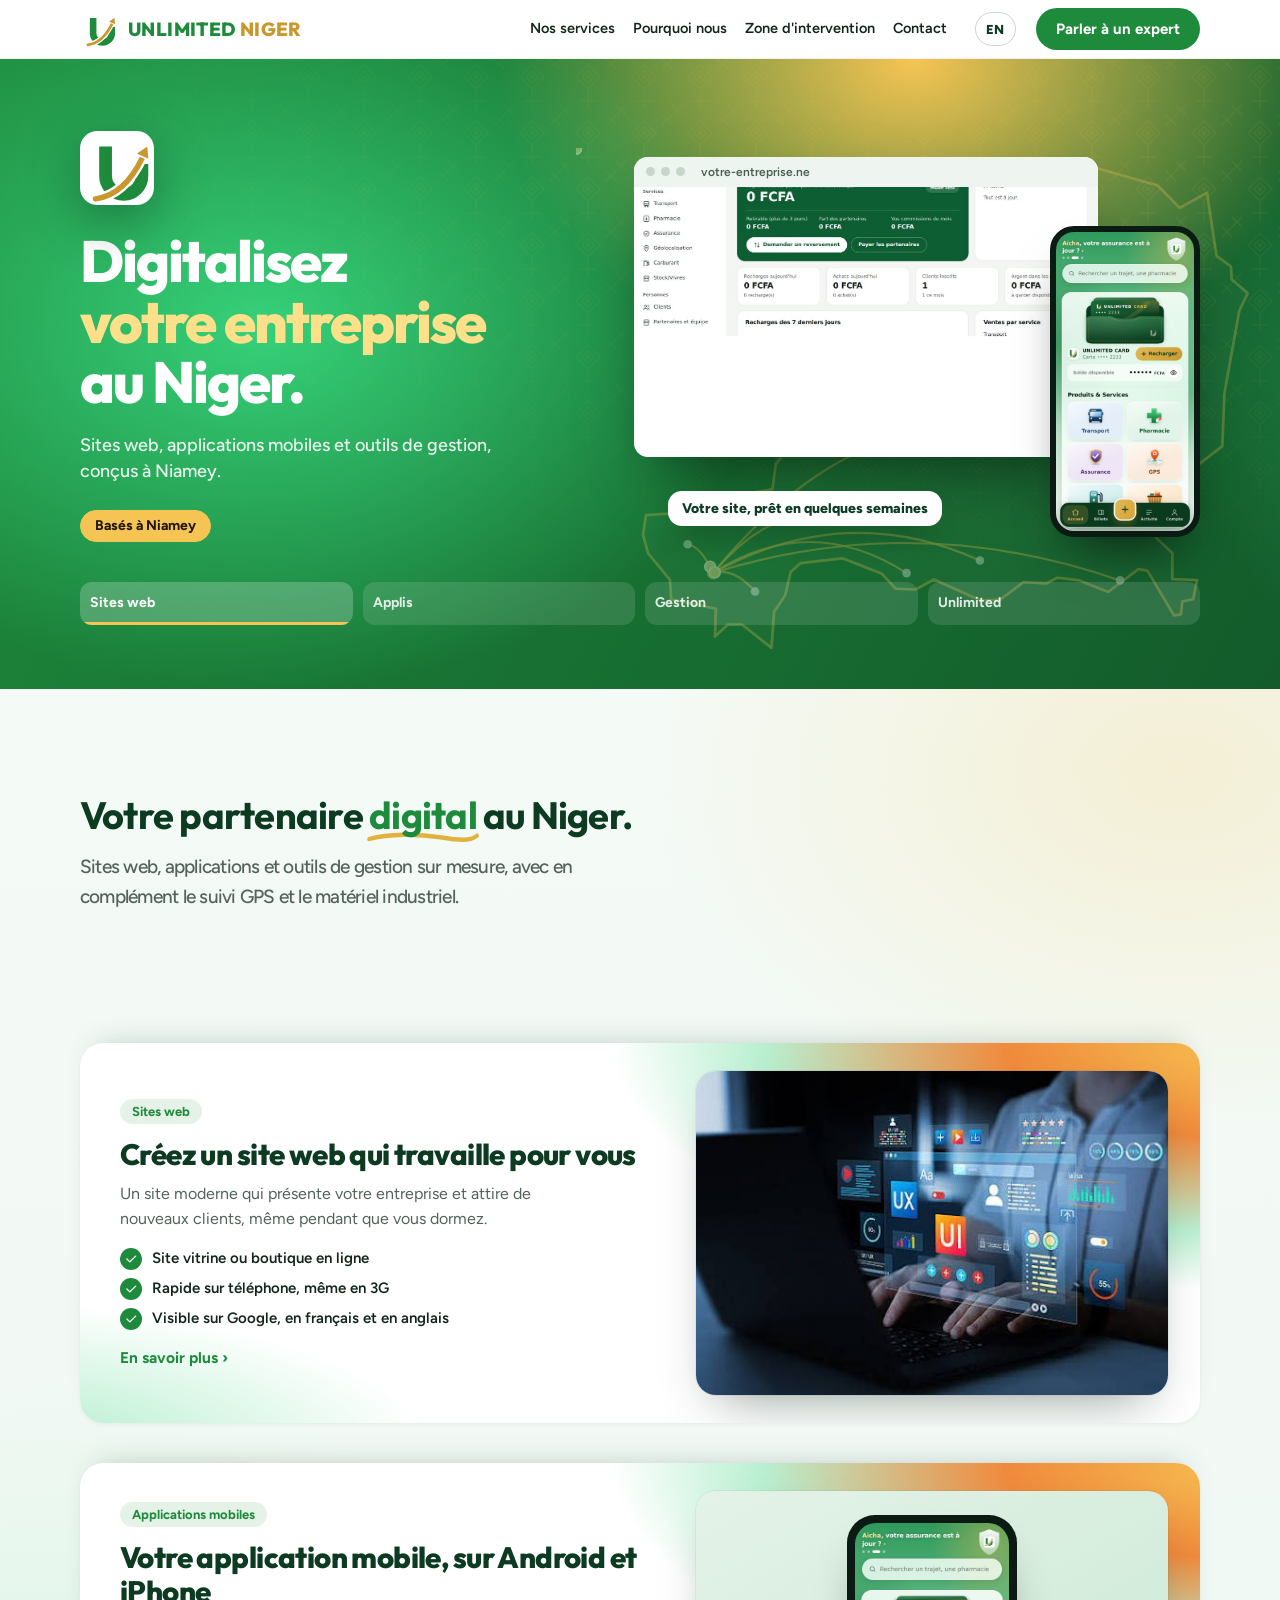
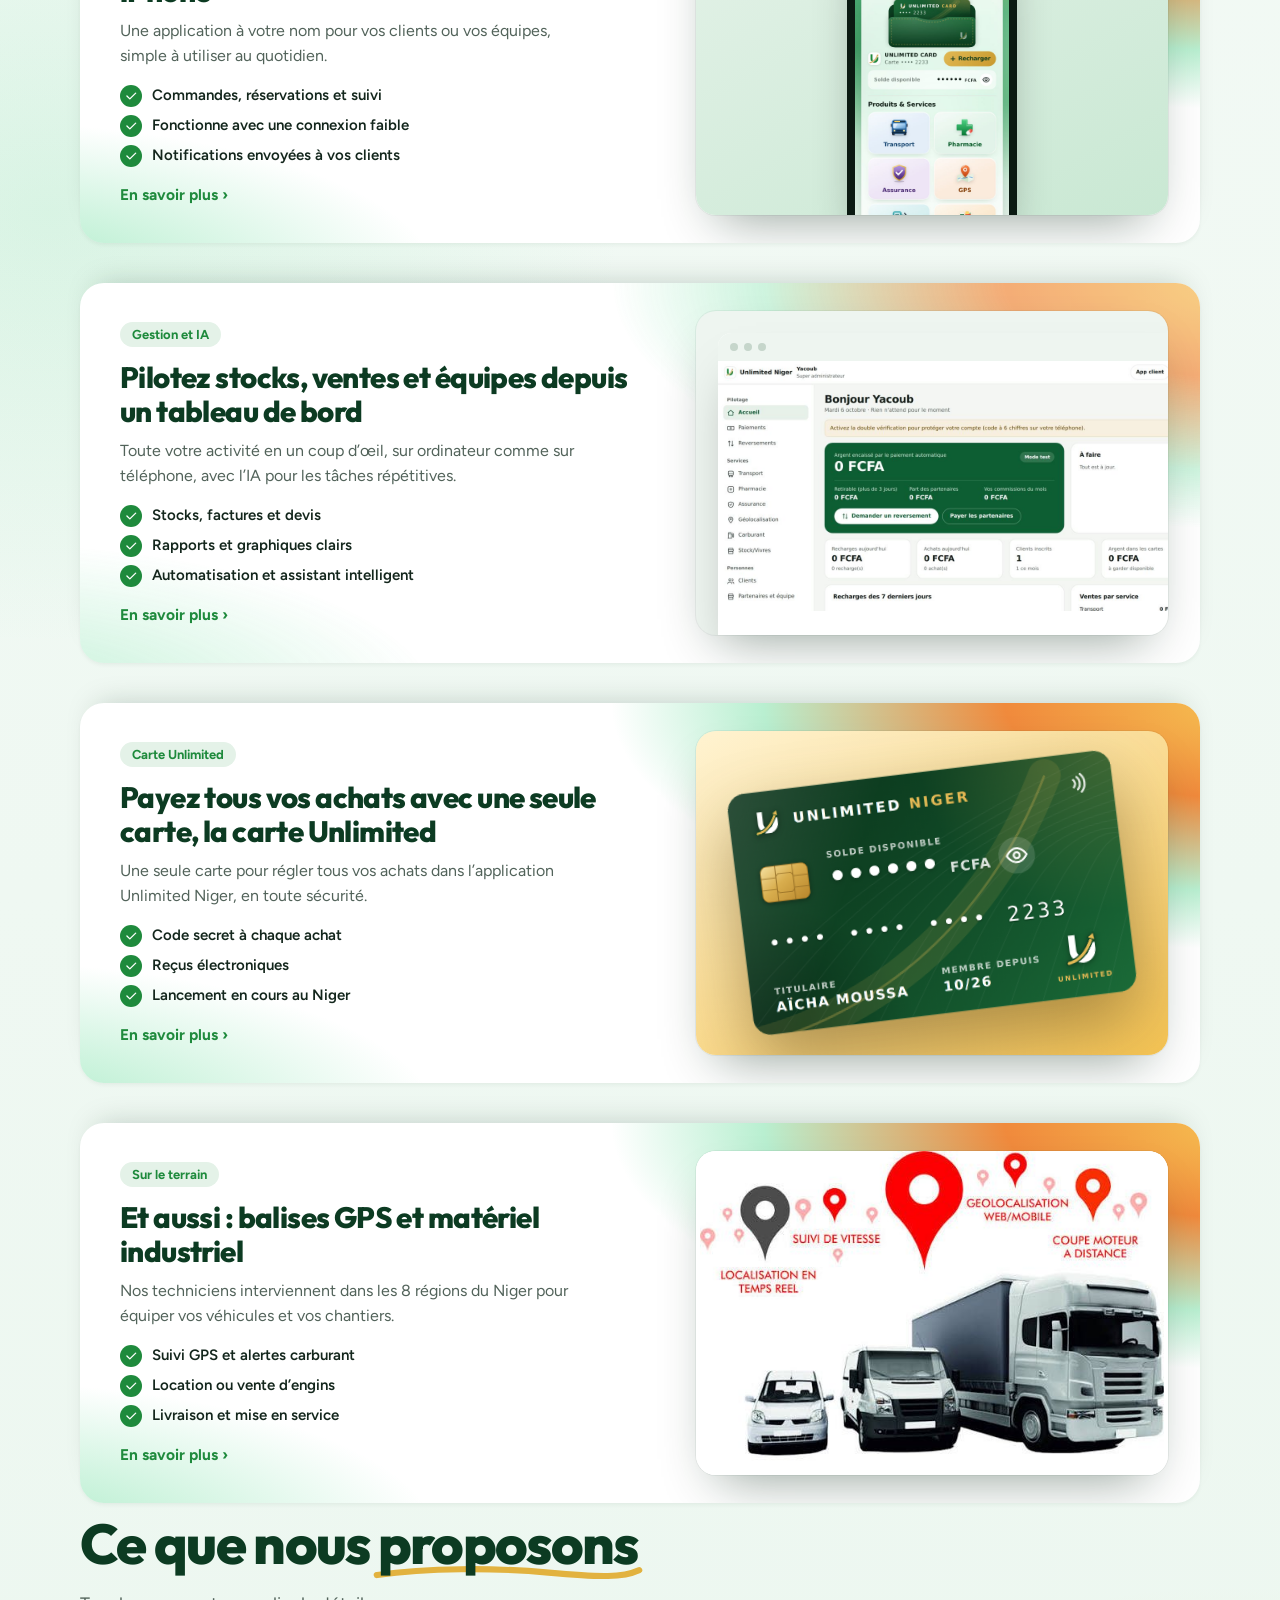
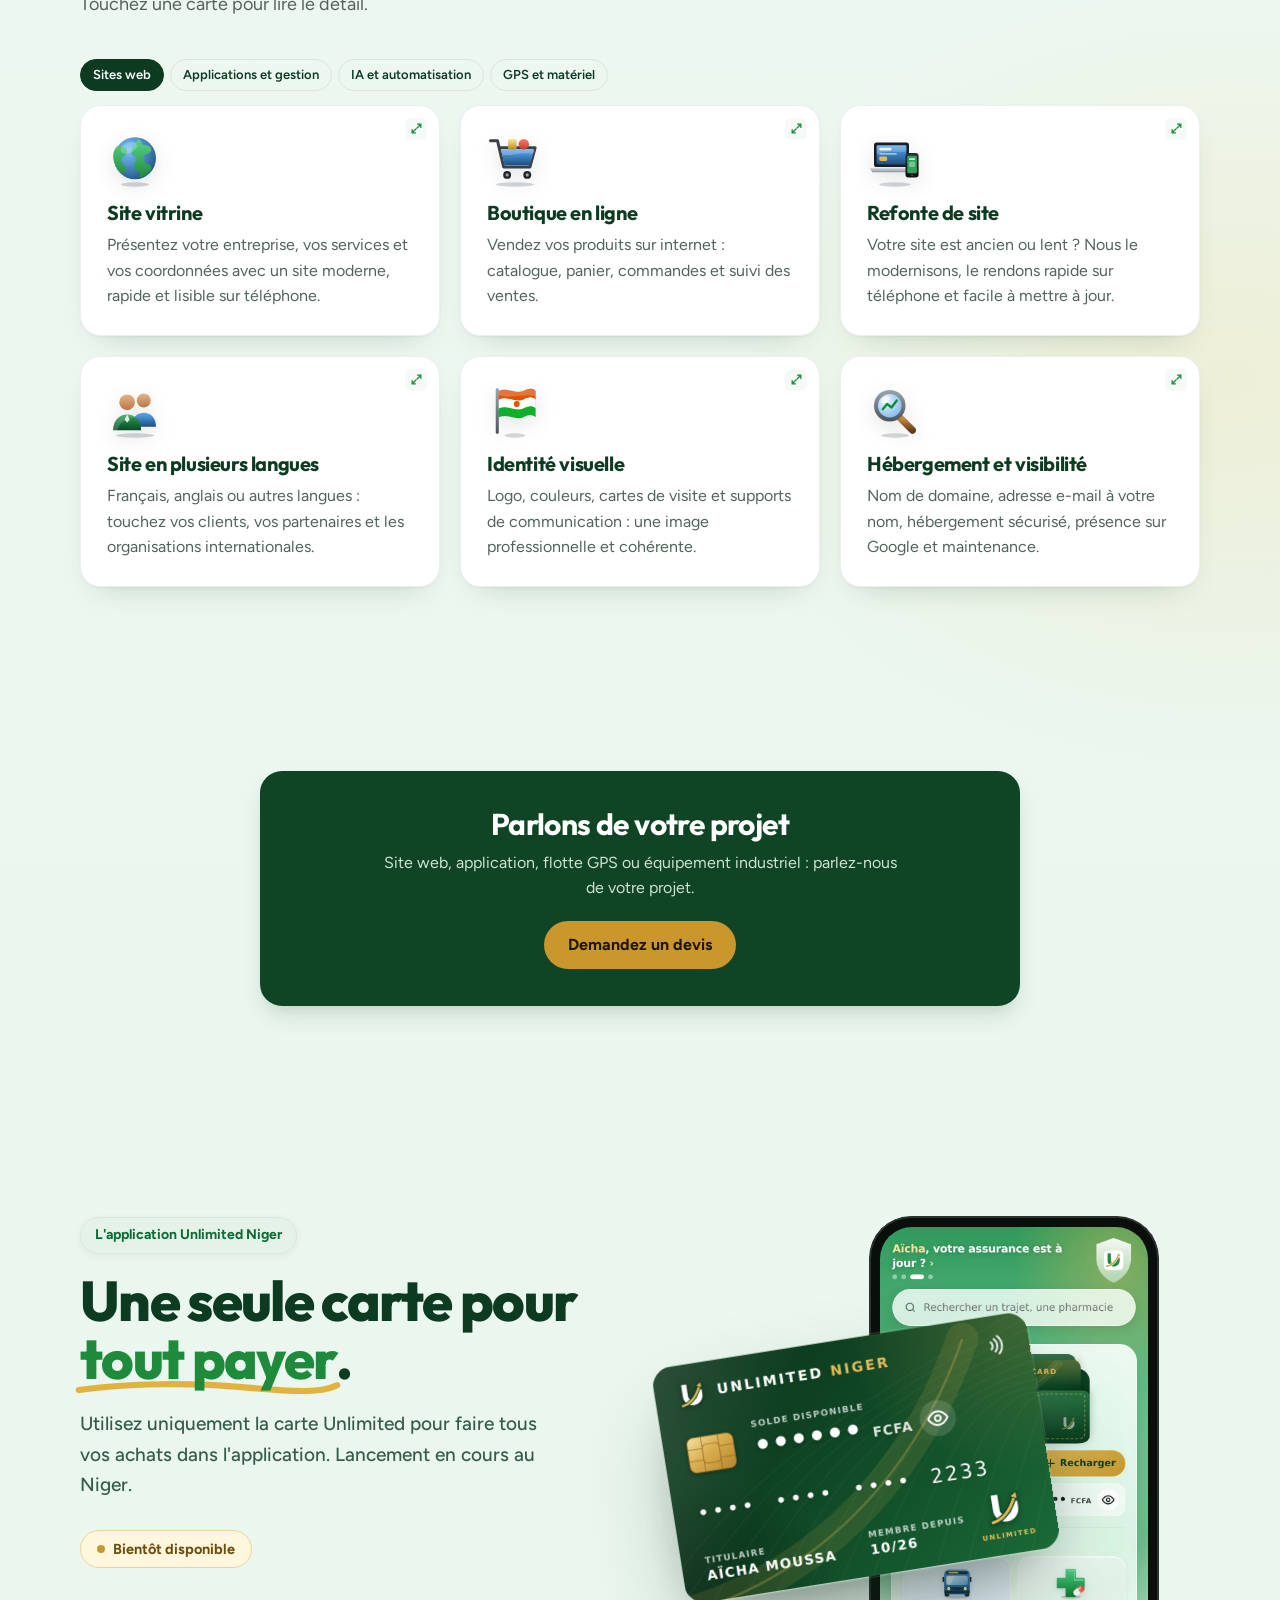
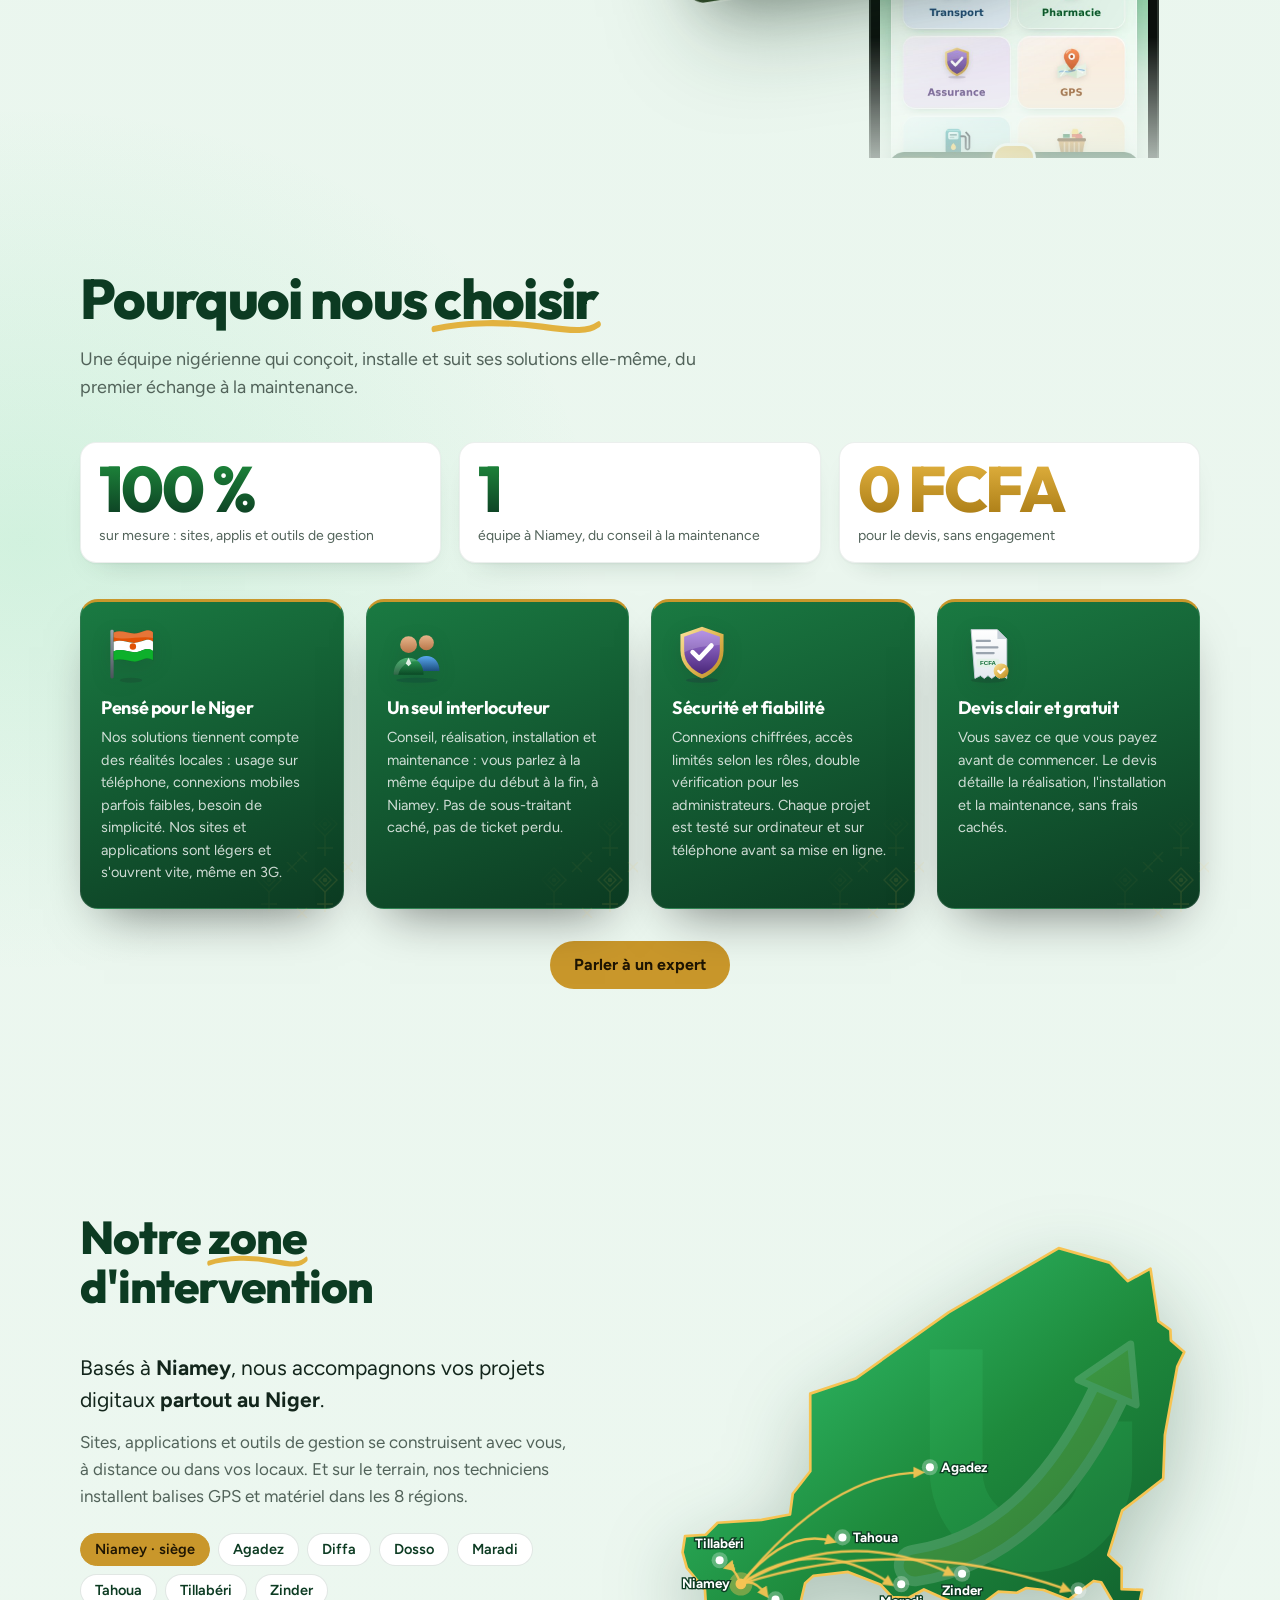
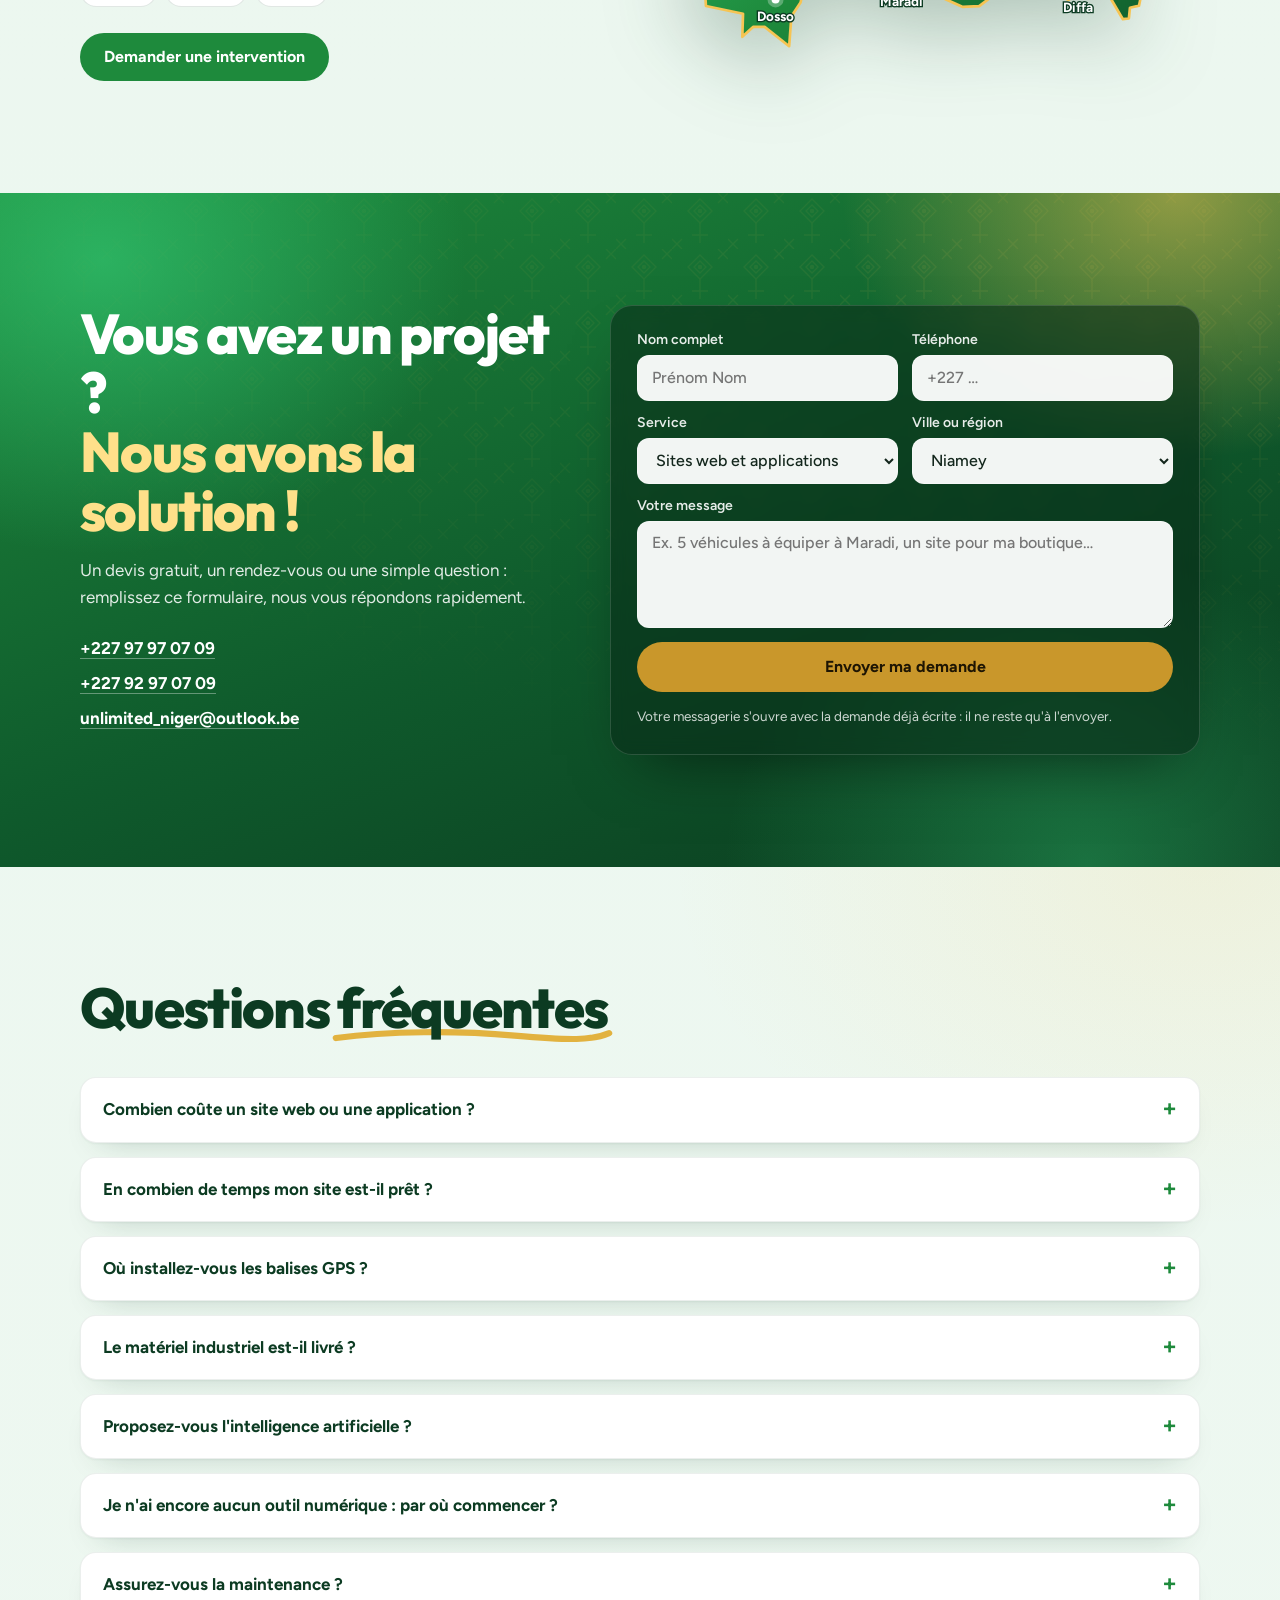
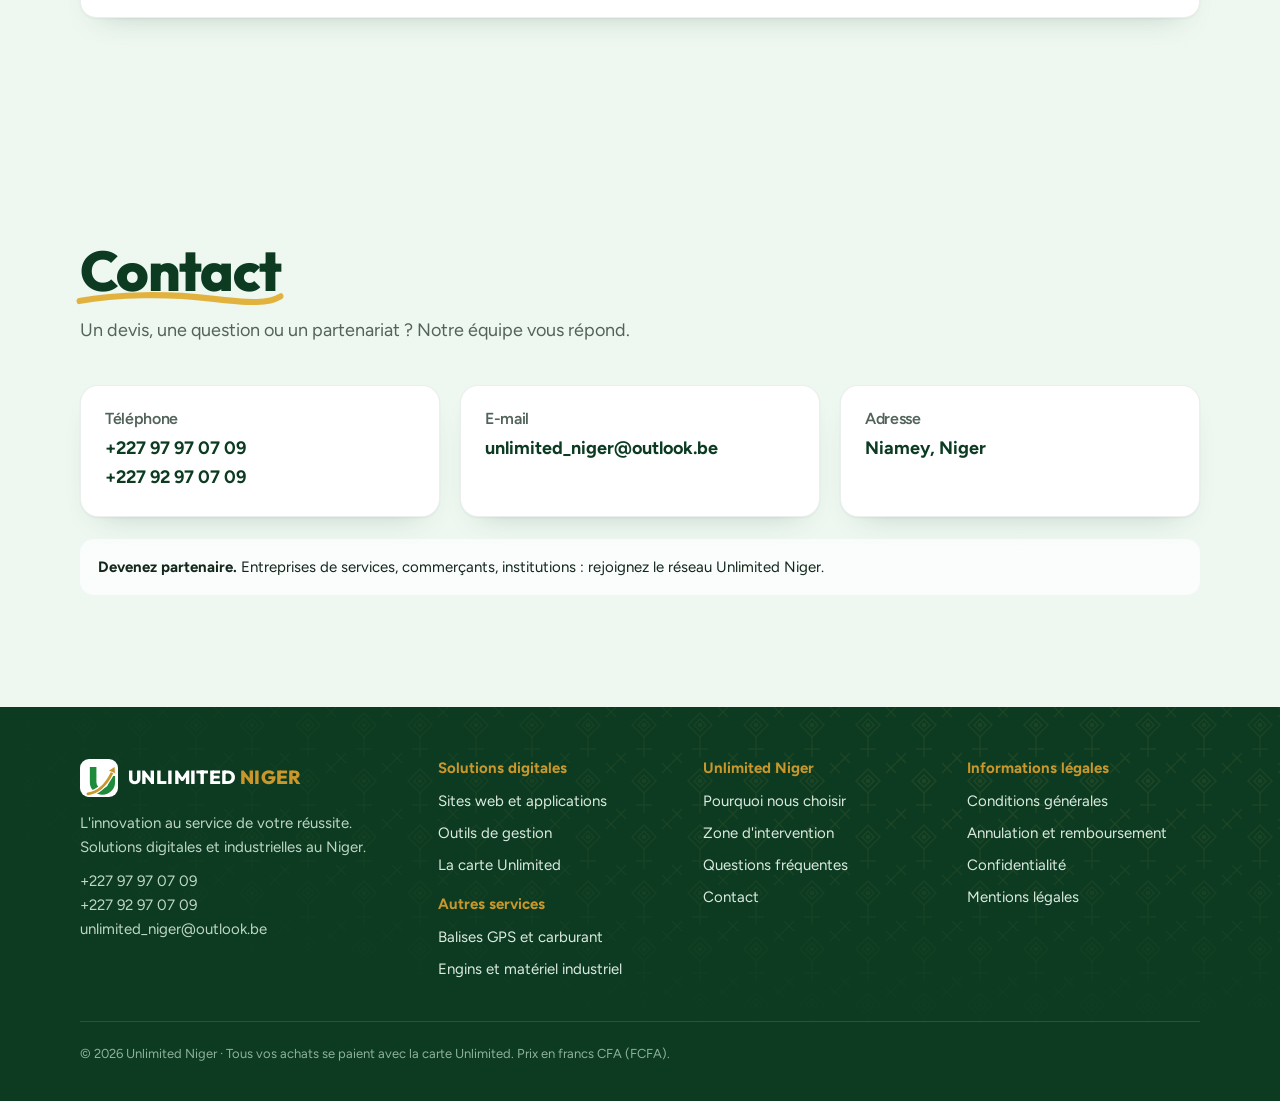
==== index.html @ 7fcc946c "Add files via upload" ====
<!doctype html>
<html lang="fr">
<head>
<meta charset="utf-8">
<meta name="viewport" content="width=device-width, initial-scale=1">
<title>Unlimited Niger, agence digitale à Niamey</title>
<meta name="description" content="Unlimited Niger, agence digitale à Niamey : sites web, applications mobiles et outils de gestion sur mesure, et en complément balises GPS et matériel industriel partout au Niger.">
<meta property="og:title" content="Unlimited Niger, agence digitale à Niamey"><meta property="og:description" content="Unlimited Niger, agence digitale à Niamey : sites web, applications mobiles et outils de gestion sur mesure, et en complément balises GPS et matériel industriel partout au Niger."><meta property="og:image" content="https://unlimitedniger.com/carte.png">
<link rel="icon" href="UnlimitedNiger-icone.png">
<link rel="canonical" href="https://unlimitedniger.com/">
<meta property="og:url" content="https://unlimitedniger.com/">
<link rel="preconnect" href="https://fonts.googleapis.com"><link rel="preconnect" href="https://fonts.gstatic.com" crossorigin>
<link href="https://fonts.googleapis.com/css2?family=Outfit:wght@500;600;700;800&family=Figtree:wght@400;500;600;700&display=swap" rel="stylesheet">
<link rel="stylesheet" href="style.css?v=d64152b4">
<script>document.documentElement.classList.add('js')</script>
</head>
<body>
<header class="top"><div class="wrap">
  <a class="brand" href="index.html" aria-label="Unlimited Niger, accueil"><svg viewBox="0 0 110 110" aria-hidden="true"><rect width="110" height="110" rx="26" fill="#fff"/><g transform="translate(5 5)">
<path d="M33 18 V62 A27 27 0 0 0 87 62 V44" fill="none" stroke="#1E8A3C" stroke-width="19"/>
<path d="M18 96 C46 92 70 72 88 34" fill="none" stroke="#fff" stroke-width="15" stroke-linecap="round"/>
<path d="M18 96 C46 92 70 72 88 34" fill="none" stroke="#C9972B" stroke-width="8" stroke-linecap="round"/>
<path d="M96 16 L77 29 L98 38 Z" fill="#C9972B" stroke="#fff" stroke-width="2.5" stroke-linejoin="round"/></g></svg><b>UNLIMITED <span>NIGER</span></b></a>
  <nav aria-label="Sections"><a href="#services">Nos services</a><a href="#pourquoi">Pourquoi nous</a><a href="#zone">Zone d'intervention</a><a href="#contact">Contact</a></nav>
  <a class="lang" href="index-en.html" hreflang="en" lang="en" aria-label="English version">EN</a>
  <a class="btn btn-green hd-cta" href="#contact" data-expert>Parler à un expert</a>
  <a class="hd-mini" href="#contact" data-expert>Devis</a>
  <button type="button" class="burger" id="burger" aria-label="Ouvrir le menu" aria-expanded="false" aria-controls="mnav"><span></span><span></span><span></span></button>
</div>
<nav class="mnav" id="mnav" aria-label="Menu" hidden><div class="wrap mn-in">
  <div class="mn-brand"><svg viewBox="0 0 110 110" aria-hidden="true"><rect width="110" height="110" rx="26" fill="#fff"/><g transform="translate(5 5)">
<path d="M33 18 V62 A27 27 0 0 0 87 62 V44" fill="none" stroke="#1E8A3C" stroke-width="19"/>
<path d="M18 96 C46 92 70 72 88 34" fill="none" stroke="#fff" stroke-width="15" stroke-linecap="round"/>
<path d="M18 96 C46 92 70 72 88 34" fill="none" stroke="#C9972B" stroke-width="8" stroke-linecap="round"/>
<path d="M96 16 L77 29 L98 38 Z" fill="#C9972B" stroke="#fff" stroke-width="2.5" stroke-linejoin="round"/></g></svg><b>UNLIMITED <span>NIGER</span></b><small>Votre partenaire digital au Niger</small></div>
  <div class="mn-links"><a href="index.html">Accueil</a><a href="sites-web.html">Sites web et applications</a><a href="#offres">Outils de gestion</a><a href="#zone">Zone d'intervention</a><a href="#contact">Contact</a></div>
  <div class="mn-more"><span>Autres services</span><a href="gps.html">Balises GPS et carburant</a><a href="materiel-industriel.html">Engins et matériel industriel</a></div>
  <div class="mn-ct"><a href="tel:+22797970709">+227 97 97 07 09</a><a href="tel:+22792970709">+227 92 97 07 09</a><a href="mailto:unlimited_niger@outlook.be">unlimited_niger@outlook.be</a></div>
  <a class="lang mn-lang" href="index-en.html" hreflang="en" lang="en">English version</a>
  <a class="btn btn-gold mn-go" href="#projet">Demandez un devis gratuit</a>
</div></nav></header>
<main>

<section class="hx hx3" aria-label="Unlimited Niger, solutions digitales">
  <div class="hx-bg" aria-hidden="true"></div>
  <svg class="hx-map" viewBox="0 0 640 480" aria-hidden="true" focusable="false"><path d="M128.7 451.8 L129.5 426.1 L88.1 417.5 L87.0 399.3 L66.8 374.8 L62.0 357.6 L64.8 339.4 L87.8 337.9 L101.1 324.5 L150.1 321.3 L181.9 315.3 L185.0 292.2 L204.6 267.0 L204.5 180.4 L255.1 163.6 L359.0 89.7 L481.9 18.0 L538.7 34.2 L558.9 54.9 L584.3 40.9 L593.1 99.4 L606.5 109.2 L607.1 121.1 L622.0 134.0 L614.2 150.2 L600.4 226.6 L598.5 275.5 L552.7 311.0 L537.2 360.5 L552.2 374.5 L552.1 398.7 L575.1 399.5 L571.5 417.2 L561.4 419.4 L560.2 431.4 L553.5 432.2 L529.3 391.0 L520.8 389.5 L492.8 410.6 L465.0 399.6 L445.7 397.4 L435.3 402.7 L414.3 401.5 L393.1 417.6 L374.8 418.5 L331.4 399.0 L314.4 408.3 L296.1 407.6 L282.7 393.4 L246.7 379.4 L208.1 383.8 L198.8 392.0 L193.7 413.6 L183.5 428.8 L181.0 462.4 L153.6 440.7 L140.7 440.8 L128.7 451.8Z" class="hm-land"/><path id="hm1" class="hm-arc" d="M127.1 392.8 Q115.2 368.2 103.4 366.4" pathLength="1" style="--d:0.22s"/><path id="hm2" class="hm-arc" d="M127.1 392.8 Q146.4 387.9 165.8 410.1" pathLength="1" style="--d:0.44s"/><path id="hm3" class="hm-arc" d="M127.1 392.8 Q183.8 326.9 240.5 340.9" pathLength="1" style="--d:0.66s"/><path id="hm4" class="hm-arc" d="M127.1 392.8 Q216.6 335.7 306.1 393.1" pathLength="1" style="--d:0.88s"/><path id="hm5" class="hm-arc" d="M127.1 392.8 Q250.6 325.1 374.0 381.5" pathLength="1" style="--d:1.10s"/><path id="hm6" class="hm-arc" d="M127.1 392.8 Q315.4 334.4 503.8 399.9" pathLength="1" style="--d:1.32s"/><path id="hm7" class="hm-arc" d="M127.1 392.8 Q232.6 265.7 338.1 262.6" pathLength="1" style="--d:1.54s"/><circle cx="127.1" cy="392.8" r="6" class="hm-cap"/><circle cx="103.4" cy="366.4" r="4" class="hm-dot"/><circle cx="165.8" cy="410.1" r="4" class="hm-dot"/><circle cx="240.5" cy="340.9" r="4" class="hm-dot"/><circle cx="306.1" cy="393.1" r="4" class="hm-dot"/><circle cx="374.0" cy="381.5" r="4" class="hm-dot"/><circle cx="503.8" cy="399.9" r="4" class="hm-dot"/><circle cx="338.1" cy="262.6" r="4" class="hm-dot"/><circle r="5" class="hm-car"><animateMotion dur="3.0s" begin="1.90s" repeatCount="indefinite"><mpath href="#hm1"/></animateMotion></circle><circle r="5" class="hm-car"><animateMotion dur="3.1s" begin="2.30s" repeatCount="indefinite"><mpath href="#hm2"/></animateMotion></circle><circle r="5" class="hm-car"><animateMotion dur="3.6s" begin="2.70s" repeatCount="indefinite"><mpath href="#hm3"/></animateMotion></circle><circle r="5" class="hm-car"><animateMotion dur="4.0s" begin="3.10s" repeatCount="indefinite"><mpath href="#hm4"/></animateMotion></circle><circle r="5" class="hm-car"><animateMotion dur="4.4s" begin="3.50s" repeatCount="indefinite"><mpath href="#hm5"/></animateMotion></circle><circle r="5" class="hm-car"><animateMotion dur="5.3s" begin="3.90s" repeatCount="indefinite"><mpath href="#hm6"/></animateMotion></circle><circle r="5" class="hm-car"><animateMotion dur="4.5s" begin="4.30s" repeatCount="indefinite"><mpath href="#hm7"/></animateMotion></circle></svg>
  <div class="wrap hx-in">
    <div class="hx-txt">
      <div class="hx-mark" aria-hidden="true"><svg viewBox="0 0 110 110" aria-hidden="true"><rect width="110" height="110" rx="26" fill="#fff"/><g transform="translate(5 5)">
<path d="M33 18 V62 A27 27 0 0 0 87 62 V44" fill="none" stroke="#1E8A3C" stroke-width="19"/>
<path d="M18 96 C46 92 70 72 88 34" fill="none" stroke="#fff" stroke-width="15" stroke-linecap="round"/>
<path d="M18 96 C46 92 70 72 88 34" fill="none" stroke="#C9972B" stroke-width="8" stroke-linecap="round"/>
<path d="M96 16 L77 29 L98 38 Z" fill="#C9972B" stroke="#fff" stroke-width="2.5" stroke-linejoin="round"/></g></svg></div>
      <h1>Digitalisez<br><span class="hx-rot" data-still="votre entreprise"><i class="on">votre entreprise</i><i>votre clientèle</i><i>votre gestion</i><i>vos paiements</i></span><br>au Niger.</h1>
      <p class="hx-sub">Sites web, applications mobiles et outils de gestion, conçus à Niamey.</p>
      <div class="hx-pills"><span>Basés à Niamey</span></div>
    </div>
    <div class="hx-stage" aria-hidden="true">
      <div class="sc sc-web on"><div class="br"><div class="br-bar"><i></i><i></i><i></i><em>votre-entreprise.ne</em></div><div class="br-view"><img decoding="async" src="tableau-bord.jpg" alt=""></div></div><div class="hx-ph"><img decoding="async" src="ecran-accueil.jpg" alt=""></div><span class="hx-chip c1">Votre site, prêt en quelques semaines</span></div>
      <div class="sc sc-mob"><div class="hx-ph m1"><img decoding="async" src="ecran-accueil.jpg" alt=""></div><div class="hx-ph m2"><img decoding="async" src="ecran-carburant.jpg" alt=""></div><span class="hx-chip c5">Android et iPhone</span><span class="hx-chip c6">Fonctionne même en 3G</span></div>
      <div class="sc sc-dash"><div class="br br-wide"><div class="br-bar"><i></i><i></i><i></i><em>Tableau de bord</em></div><div class="br-view"><img decoding="async" src="tableau-bord.jpg" alt=""></div></div><div class="kpi"><b>Ventes de la semaine</b><div class="bars"><i style="--h:40%"></i><i style="--h:55%"></i><i style="--h:48%"></i><i style="--h:70%"></i><i style="--h:62%"></i><i style="--h:85%"></i><i style="--h:95%"></i></div></div><span class="hx-chip c7">Stocks, commandes, équipes</span></div>
      <div class="sc sc-app"><div class="hx-ph ph-app"><img decoding="async" src="ecran-accueil.jpg" alt=""></div><img decoding="async" class="cardx" src="carte.png" alt=""><span class="hx-chip c4">Une seule carte pour tout payer</span></div>
    </div>
    <div class="hx-tabs" role="tablist" aria-label="Nos solutions digitales"><button type="button" class="on"><i></i>Sites web</button><button type="button"><i></i>Applis</button><button type="button"><i></i>Gestion</button><button type="button"><i></i>Unlimited</button></div>
  </div>
</section>
<div class="suite">
<section class="bento-sec" id="services"><div class="wrap">
  <h2 class="bento-h">Votre partenaire <span class="mk">digital</span> au Niger. <span>Sites web, applications et outils de gestion sur mesure, avec en complément le suivi GPS et le matériel industriel.</span></h2>
  <div class="bento bento-uni"><a class="bt uc g-web" href="sites-web.html"><span class="uc-txt"><span class="uc-tag">Sites web</span><b class="uc-t">Créez un site web qui travaille pour vous</b><span class="uc-d">Un site moderne qui présente votre entreprise et attire de nouveaux clients, même pendant que vous dormez.</span><span class="uc-l"><span><svg viewBox="0 0 24 24" width="16" height="16" fill="none" stroke="currentColor" stroke-width="2.2" stroke-linecap="round" stroke-linejoin="round" aria-hidden="true"><path d="M5 12l5 5L20 7"/></svg>Site vitrine ou boutique en ligne</span><span><svg viewBox="0 0 24 24" width="16" height="16" fill="none" stroke="currentColor" stroke-width="2.2" stroke-linecap="round" stroke-linejoin="round" aria-hidden="true"><path d="M5 12l5 5L20 7"/></svg>Rapide sur téléphone, même en 3G</span><span><svg viewBox="0 0 24 24" width="16" height="16" fill="none" stroke="currentColor" stroke-width="2.2" stroke-linecap="round" stroke-linejoin="round" aria-hidden="true"><path d="M5 12l5 5L20 7"/></svg>Visible sur Google, en français et en anglais</span></span><span class="uc-go">En savoir plus <span aria-hidden="true">›</span></span></span><span class="uc-v" aria-hidden="true"><span class="uc-frame"><img decoding="async" class="uc-img" src="web-ux.jpg" alt=""></span></span></a><a class="bt uc g-mob" href="sites-web.html"><span class="uc-txt"><span class="uc-tag">Applications mobiles</span><b class="uc-t">Votre application mobile, sur Android et iPhone</b><span class="uc-d">Une application à votre nom pour vos clients ou vos équipes, simple à utiliser au quotidien.</span><span class="uc-l"><span><svg viewBox="0 0 24 24" width="16" height="16" fill="none" stroke="currentColor" stroke-width="2.2" stroke-linecap="round" stroke-linejoin="round" aria-hidden="true"><path d="M5 12l5 5L20 7"/></svg>Commandes, réservations et suivi</span><span><svg viewBox="0 0 24 24" width="16" height="16" fill="none" stroke="currentColor" stroke-width="2.2" stroke-linecap="round" stroke-linejoin="round" aria-hidden="true"><path d="M5 12l5 5L20 7"/></svg>Fonctionne avec une connexion faible</span><span><svg viewBox="0 0 24 24" width="16" height="16" fill="none" stroke="currentColor" stroke-width="2.2" stroke-linecap="round" stroke-linejoin="round" aria-hidden="true"><path d="M5 12l5 5L20 7"/></svg>Notifications envoyées à vos clients</span></span><span class="uc-go">En savoir plus <span aria-hidden="true">›</span></span></span><span class="uc-v" aria-hidden="true"><span class="uc-frame f-mob"><span class="uc-phone"><img decoding="async" src="ecran-accueil.jpg" alt=""></span></span></span></a><a class="bt uc g-dash" href="sites-web.html"><span class="uc-txt"><span class="uc-tag">Gestion et IA</span><b class="uc-t">Pilotez stocks, ventes et équipes depuis un tableau de bord</b><span class="uc-d">Toute votre activité en un coup d’œil, sur ordinateur comme sur téléphone, avec l’IA pour les tâches répétitives.</span><span class="uc-l"><span><svg viewBox="0 0 24 24" width="16" height="16" fill="none" stroke="currentColor" stroke-width="2.2" stroke-linecap="round" stroke-linejoin="round" aria-hidden="true"><path d="M5 12l5 5L20 7"/></svg>Stocks, factures et devis</span><span><svg viewBox="0 0 24 24" width="16" height="16" fill="none" stroke="currentColor" stroke-width="2.2" stroke-linecap="round" stroke-linejoin="round" aria-hidden="true"><path d="M5 12l5 5L20 7"/></svg>Rapports et graphiques clairs</span><span><svg viewBox="0 0 24 24" width="16" height="16" fill="none" stroke="currentColor" stroke-width="2.2" stroke-linecap="round" stroke-linejoin="round" aria-hidden="true"><path d="M5 12l5 5L20 7"/></svg>Automatisation et assistant intelligent</span></span><span class="uc-go">En savoir plus <span aria-hidden="true">›</span></span></span><span class="uc-v" aria-hidden="true"><span class="uc-frame f-dash"><span class="uc-browser"><span class="uc-bar"><i></i><i></i><i></i></span><img decoding="async" src="tableau-bord.jpg" alt=""></span></span></span></a><a class="bt uc g-app" href="#application"><span class="uc-txt"><span class="uc-tag">Carte Unlimited</span><b class="uc-t">Payez tous vos achats avec une seule carte, la carte Unlimited</b><span class="uc-d">Une seule carte pour régler tous vos achats dans l’application Unlimited Niger, en toute sécurité.</span><span class="uc-l"><span><svg viewBox="0 0 24 24" width="16" height="16" fill="none" stroke="currentColor" stroke-width="2.2" stroke-linecap="round" stroke-linejoin="round" aria-hidden="true"><path d="M5 12l5 5L20 7"/></svg>Code secret à chaque achat</span><span><svg viewBox="0 0 24 24" width="16" height="16" fill="none" stroke="currentColor" stroke-width="2.2" stroke-linecap="round" stroke-linejoin="round" aria-hidden="true"><path d="M5 12l5 5L20 7"/></svg>Reçus électroniques</span><span><svg viewBox="0 0 24 24" width="16" height="16" fill="none" stroke="currentColor" stroke-width="2.2" stroke-linecap="round" stroke-linejoin="round" aria-hidden="true"><path d="M5 12l5 5L20 7"/></svg>Lancement en cours au Niger</span></span><span class="uc-go">En savoir plus <span aria-hidden="true">›</span></span></span><span class="uc-v" aria-hidden="true"><span class="uc-frame f-card"><img decoding="async" class="uc-card" src="carte.png" alt=""></span></span></a><a class="bt uc g-also" href="gps.html"><span class="uc-txt"><span class="uc-tag">Sur le terrain</span><b class="uc-t">Et aussi : balises GPS et matériel industriel</b><span class="uc-d">Nos techniciens interviennent dans les 8 régions du Niger pour équiper vos véhicules et vos chantiers.</span><span class="uc-l"><span><svg viewBox="0 0 24 24" width="16" height="16" fill="none" stroke="currentColor" stroke-width="2.2" stroke-linecap="round" stroke-linejoin="round" aria-hidden="true"><path d="M5 12l5 5L20 7"/></svg>Suivi GPS et alertes carburant</span><span><svg viewBox="0 0 24 24" width="16" height="16" fill="none" stroke="currentColor" stroke-width="2.2" stroke-linecap="round" stroke-linejoin="round" aria-hidden="true"><path d="M5 12l5 5L20 7"/></svg>Location ou vente d’engins</span><span><svg viewBox="0 0 24 24" width="16" height="16" fill="none" stroke="currentColor" stroke-width="2.2" stroke-linecap="round" stroke-linejoin="round" aria-hidden="true"><path d="M5 12l5 5L20 7"/></svg>Livraison et mise en service</span></span><span class="uc-go">En savoir plus <span aria-hidden="true">›</span></span></span><span class="uc-v" aria-hidden="true"><span class="uc-frame"><img decoding="async" class="uc-img uc-fit" src="gps-vehicules.jpg" alt=""></span></span></a></div>
</div></section>
<section class="block" id="offres"><div class="wrap">
  <div class="intro"><h2>Ce que nous <span class="mk">proposons</span></h2><p>Touchez une carte pour lire le détail.</p></div>
  <div class="of-tabs" role="tablist" aria-label="Choisir un service"><button type="button" role="tab" aria-selected="true" data-of="0" class="of-t s-web">Sites web</button><button type="button" role="tab" aria-selected="false" data-of="1" class="of-t s-web">Applications et gestion</button><button type="button" role="tab" aria-selected="false" data-of="2" class="of-t s-web">IA et automatisation</button><button type="button" role="tab" aria-selected="false" data-of="3" class="of-t s-gps">GPS et matériel</button></div>
  <div class="offers zoomable of-p" data-op="0" data-more="sites-web.html"><button type="button" class="offer" aria-haspopup="dialog"><span class="ic ri-ic"><svg viewBox="0 0 64 64" class="ri" aria-hidden="true"><defs><radialGradient id="glS_35" cx=".35" cy=".3" r=".8"><stop offset="0" stop-color="#7CC4FF"/><stop offset="1" stop-color="#1D4F80"/></radialGradient><linearGradient id="glL_35" x1="0" y1="0" x2="0" y2="1"><stop offset="0" stop-color="#5BD48A"/><stop offset="1" stop-color="#1E8A3C"/></linearGradient></defs><ellipse cx="32" cy="60" rx="16" ry="2.6" fill="#10243D" opacity=".18"/><circle cx="32" cy="30" r="24" fill="url(#glS_35)"/><path d="M18 16c5 2 6 6 4 9s-7 3-6 8 6 4 6 9-4 5-6 4c-6-5-9-12-9-19 0-4 2-8 5-11zM36 8c4 3 3 6 6 7s6-1 8 3-2 7-6 8-3 6 0 9 6 1 7 6c-2 6-8 10-14 11 2-4-1-8-4-9s-3-6 0-9-1-6-4-8 0-8 7-18z" fill="url(#glL_35)"/><ellipse cx="25" cy="18" rx="10" ry="6" fill="#fff" opacity=".22" transform="rotate(-25 25 18)"/></svg></span><h3>Site vitrine</h3><p>Présentez votre entreprise, vos services et vos coordonnées avec un site moderne, rapide et lisible sur téléphone.</p></button><button type="button" class="offer" aria-haspopup="dialog"><span class="ic ri-ic"><svg viewBox="0 0 64 64" class="ri" aria-hidden="true"><defs><linearGradient id="ctB_36" x1="0" y1="0" x2="0" y2="1"><stop offset="0" stop-color="#5AA9F0"/><stop offset="1" stop-color="#1D4F80"/></linearGradient><linearGradient id="ctG_36" x1="0" y1="0" x2="0" y2="1"><stop offset="0" stop-color="#FBE3A1"/><stop offset=".5" stop-color="#E2B955"/><stop offset="1" stop-color="#B8871F"/></linearGradient><linearGradient id="ctR_36" x1="0" y1="0" x2="0" y2="1"><stop offset="0" stop-color="#FF7A6B"/><stop offset="1" stop-color="#C63A2B"/></linearGradient></defs><ellipse cx="32" cy="60" rx="22" ry="2.6" fill="#10243D" opacity=".18"/><path d="M4 10h8l7 30h30l6-22H15" fill="none" stroke="#3B4148" stroke-width="3.4" stroke-linecap="round" stroke-linejoin="round"/><path d="M16 20h38l-5 18H20z" fill="url(#ctB_36)"/><path d="M16 20h38l-1.4 5C40 22 26 28 17.4 26z" fill="#fff" opacity=".22"/><rect x="24" y="8" width="10" height="12" rx="2" fill="url(#ctG_36)"/><circle cx="42" cy="14" r="6" fill="url(#ctR_36)"/><circle cx="23" cy="49" r="4.5" fill="#22262B"/><circle cx="46" cy="49" r="4.5" fill="#22262B"/><circle cx="23" cy="49" r="1.8" fill="#9AA4AE"/><circle cx="46" cy="49" r="1.8" fill="#9AA4AE"/></svg></span><h3>Boutique en ligne</h3><p>Vendez vos produits sur internet : catalogue, panier, commandes et suivi des ventes.</p></button><button type="button" class="offer" aria-haspopup="dialog"><span class="ic ri-ic"><svg viewBox="0 0 64 64" class="ri" aria-hidden="true"><defs><linearGradient id="lpS_37" x1="0" y1="0" x2="0" y2="1"><stop offset="0" stop-color="#5AA9F0"/><stop offset="1" stop-color="#1D4F80"/></linearGradient><linearGradient id="lpB_37" x1="0" y1="0" x2="0" y2="1"><stop offset="0" stop-color="#D9DEE4"/><stop offset="1" stop-color="#8E959C"/></linearGradient><linearGradient id="lpP_37" x1="0" y1="0" x2="0" y2="1"><stop offset="0" stop-color="#2B2F36"/><stop offset="1" stop-color="#0D0F12"/></linearGradient></defs><ellipse cx="32" cy="60" rx="18" ry="2.6" fill="#10243D" opacity=".18"/><rect x="8" y="12" width="40" height="28" rx="3" fill="#1A1E24"/><rect x="11" y="15" width="34" height="22" rx="1.5" fill="url(#lpS_37)"/><path d="M11 15h34v7C33 24 22 20 11 26z" fill="#fff" opacity=".2"/><rect x="14" y="18" width="14" height="3" rx="1.5" fill="#fff" opacity=".85"/><rect x="14" y="24" width="20" height="2" rx="1" fill="#fff" opacity=".5"/><rect x="14" y="28" width="9" height="5" rx="1.5" fill="#E2B955"/><path d="M3 41h50l-3 5H6z" fill="url(#lpB_37)"/><rect x="44" y="24" width="15" height="28" rx="3.5" fill="url(#lpP_37)"/><rect x="46" y="27" width="11" height="20" rx="1.5" fill="#2FA45A"/><rect x="48" y="30" width="7" height="2" rx="1" fill="#fff" opacity=".8"/><rect x="48" y="34" width="7" height="6" rx="1.5" fill="#fff" opacity=".35"/><circle cx="51.5" cy="49.5" r="1" fill="#555"/></svg></span><h3>Refonte de site</h3><p>Votre site est ancien ou lent ? Nous le modernisons, le rendons rapide sur téléphone et facile à mettre à jour.</p></button><button type="button" class="offer" aria-haspopup="dialog"><span class="ic ri-ic"><svg viewBox="0 0 64 64" class="ri" aria-hidden="true"><defs><linearGradient id="usA_38" x1="0" y1="0" x2="0" y2="1"><stop offset="0" stop-color="#5AA9F0"/><stop offset="1" stop-color="#1D4F80"/></linearGradient><linearGradient id="usB_38" x1="0" y1="0" x2="0" y2="1"><stop offset="0" stop-color="#2FA45A"/><stop offset="1" stop-color="#0B4A26"/></linearGradient><linearGradient id="usF_38" x1="0" y1="0" x2="0" y2="1"><stop offset="0" stop-color="#E6B48A"/><stop offset="1" stop-color="#B9774A"/></linearGradient></defs><ellipse cx="32" cy="60" rx="22" ry="2.6" fill="#10243D" opacity=".18"/><circle cx="42" cy="20" r="8" fill="url(#usF_38)"/><path d="M28 50c0-10 6-16 14-16s14 6 14 16z" fill="url(#usA_38)"/><circle cx="23" cy="22" r="9" fill="url(#usF_38)"/><path d="M7 54c0-11 7-18 16-18s16 7 16 18z" fill="url(#usB_38)"/><path d="M7 54c0-11 7-18 16-18 4 0 8 1.5 10.5 4C24 38 14 44 12 54z" fill="#fff" opacity=".16"/><path d="M23 36l-3 6 3 3 3-3z" fill="#fff" opacity=".85"/></svg></span><h3>Site en plusieurs langues</h3><p>Français, anglais ou autres langues : touchez vos clients, vos partenaires et les organisations internationales.</p></button><button type="button" class="offer" aria-haspopup="dialog"><span class="ic ri-ic"><svg viewBox="0 0 64 64" class="ri" aria-hidden="true"><defs><linearGradient id="fgP_39" x1="0" y1="0" x2="0" y2="1"><stop offset="0" stop-color="#9AA4AE"/><stop offset="1" stop-color="#4B535B"/></linearGradient></defs><ellipse cx="32" cy="60" rx="12" ry="2.6" fill="#1C2228" opacity=".18"/><rect x="10" y="6" width="3.5" height="52" rx="1.5" fill="url(#fgP_39)"/><path d="M13.5 9c10-4 18 4 28 0s12-2 14 0v10c-2-2-6-4-14 0s-18-4-28 0z" fill="#E05206"/><path d="M13.5 19c10-4 18 4 28 0s12-2 14 0v10c-2-2-6-4-14 0s-18-4-28 0z" fill="#FFFFFF"/><path d="M13.5 29c10-4 18 4 28 0s12-2 14 0v10c-2-2-6-4-14 0s-18-4-28 0z" fill="#0DB02B"/><circle cx="34" cy="24" r="3.4" fill="#E05206"/><path d="M13.5 9c10-4 18 4 28 0s12-2 14 0v30c-2-2-6-4-14 0s-18-4-28 0z" fill="none" stroke="#000" stroke-opacity=".08"/><path d="M13.5 9c10-4 18 4 28 0s12-2 14 0v6C44 12 26 18 13.5 14z" fill="#fff" opacity=".2"/></svg></span><h3>Identité visuelle</h3><p>Logo, couleurs, cartes de visite et supports de communication : une image professionnelle et cohérente.</p></button><button type="button" class="offer" aria-haspopup="dialog"><span class="ic ri-ic"><svg viewBox="0 0 64 64" class="ri" aria-hidden="true"><defs><linearGradient id="srR_40" x1="0" y1="0" x2="0" y2="1"><stop offset="0" stop-color="#9AA4AE"/><stop offset="1" stop-color="#4B535B"/></linearGradient><radialGradient id="srG_40" cx=".35" cy=".3" r=".8"><stop offset="0" stop-color="#E8F5FF"/><stop offset="1" stop-color="#7CB8E8"/></radialGradient><linearGradient id="srH_40" x1="0" y1="0" x2="0" y2="1"><stop offset="0" stop-color="#C98B3A"/><stop offset="1" stop-color="#6B3E1E"/></linearGradient></defs><ellipse cx="32" cy="60" rx="16" ry="2.6" fill="#1C2228" opacity=".18"/><path d="M38 40l14 14" stroke="url(#srH_40)" stroke-width="8" stroke-linecap="round"/><circle cx="26" cy="26" r="18" fill="url(#srR_40)"/><circle cx="26" cy="26" r="13.5" fill="url(#srG_40)"/><path d="M18 30l5-6 5 4 6-8" fill="none" stroke="#0E8A3C" stroke-width="2.6" stroke-linecap="round" stroke-linejoin="round"/><ellipse cx="21" cy="19" rx="6" ry="3.4" fill="#fff" opacity=".6" transform="rotate(-35 21 19)"/></svg></span><h3>Hébergement et visibilité</h3><p>Nom de domaine, adresse e-mail à votre nom, hébergement sécurisé, présence sur Google et maintenance.</p></button></div><div class="offers zoomable of-p" data-op="1" data-more="sites-web.html" hidden><button type="button" class="offer" aria-haspopup="dialog"><span class="ic ri-ic"><svg viewBox="0 0 64 64" class="ri" aria-hidden="true"><defs><linearGradient id="phB_41" x1="0" y1="0" x2="0" y2="1"><stop offset="0" stop-color="#2B2F36"/><stop offset="1" stop-color="#0D0F12"/></linearGradient><linearGradient id="phS_41" x1="0" y1="0" x2="0" y2="1"><stop offset="0" stop-color="#2FA45A"/><stop offset="1" stop-color="#0B4A26"/></linearGradient></defs><ellipse cx="32" cy="60" rx="14" ry="2.6" fill="#10243D" opacity=".18"/><rect x="17" y="3" width="30" height="54" rx="7" fill="url(#phB_41)"/><rect x="20" y="9" width="24" height="42" rx="2.5" fill="url(#phS_41)"/><rect x="27" y="5.5" width="10" height="1.8" rx=".9" fill="#55606B"/><rect x="23" y="13" width="18" height="10" rx="2.5" fill="#fff" opacity=".9"/><rect x="25" y="16" width="8" height="2" rx="1" fill="#0E6B34"/><rect x="25" y="19.5" width="12" height="1.6" rx=".8" fill="#9AA4AE"/><rect x="23" y="26" width="8" height="8" rx="2" fill="#E2B955"/><rect x="33" y="26" width="8" height="8" rx="2" fill="#5AA9F0"/><rect x="23" y="36" width="8" height="8" rx="2" fill="#F08A3C"/><rect x="33" y="36" width="8" height="8" rx="2" fill="#A57BE0"/><path d="M20 9h24v14C36 20 28 26 20 22z" fill="#fff" opacity=".12"/></svg></span><h3>Application mobile</h3><p>Une application pour vos clients, installable sur Android et iPhone, qui fonctionne même avec une connexion faible.</p></button><button type="button" class="offer" aria-haspopup="dialog"><span class="ic ri-ic"><svg viewBox="0 0 64 64" class="ri" aria-hidden="true"><defs><linearGradient id="chP_42" x1="0" y1="0" x2="0" y2="1"><stop offset="0" stop-color="#FFFFFF"/><stop offset="1" stop-color="#E3E9EE"/></linearGradient><linearGradient id="chA_42" x1="0" y1="0" x2="0" y2="1"><stop offset="0" stop-color="#2FD06A"/><stop offset="1" stop-color="#0E8A3C"/></linearGradient><linearGradient id="chB_42" x1="0" y1="0" x2="0" y2="1"><stop offset="0" stop-color="#5AA9F0"/><stop offset="1" stop-color="#1D4F80"/></linearGradient><linearGradient id="chC_42" x1="0" y1="0" x2="0" y2="1"><stop offset="0" stop-color="#FBE3A1"/><stop offset=".5" stop-color="#E2B955"/><stop offset="1" stop-color="#B8871F"/></linearGradient></defs><ellipse cx="32" cy="60" rx="22" ry="2.6" fill="#1C2228" opacity=".18"/><rect x="6" y="8" width="52" height="46" rx="6" fill="url(#chP_42)" stroke="#C9D2DA"/><rect x="14" y="32" width="8" height="16" rx="2" fill="url(#chB_42)"/><rect x="26" y="24" width="8" height="24" rx="2" fill="url(#chA_42)"/><rect x="38" y="16" width="8" height="32" rx="2" fill="url(#chC_42)"/><path d="M12 28l12-8 10 4 14-10" fill="none" stroke="#E05206" stroke-width="2.6" stroke-linecap="round" stroke-linejoin="round"/><circle cx="48" cy="14" r="3" fill="#E05206"/></svg></span><h3>Tableaux de bord</h3><p>Suivez vos ventes, vos dépenses et votre activité en un coup d'œil, sur ordinateur comme sur téléphone.</p></button><button type="button" class="offer" aria-haspopup="dialog"><span class="ic ri-ic"><svg viewBox="0 0 64 64" class="ri" aria-hidden="true"><defs><linearGradient id="ivP_43" x1="0" y1="0" x2="0" y2="1"><stop offset="0" stop-color="#FFFFFF"/><stop offset="1" stop-color="#E3E9EE"/></linearGradient><linearGradient id="ivG_43" x1="0" y1="0" x2="1" y2="1"><stop offset="0" stop-color="#FBE3A1"/><stop offset=".5" stop-color="#E2B955"/><stop offset="1" stop-color="#B8871F"/></linearGradient></defs><ellipse cx="32" cy="60" rx="18" ry="2.6" fill="#1C2228" opacity=".18"/><path d="M14 6h28l10 10v42l-4-3-4 3-4-3-4 3-4-3-4 3-4-3-6 3z" fill="url(#ivP_43)" stroke="#C9D2DA"/><path d="M42 6v10h10z" fill="#C9D2DA"/><path d="M20 18h14M20 25h22M20 31h18" stroke="#9AA4AE" stroke-width="2.4" stroke-linecap="round"/><rect x="20" y="37" width="24" height="9" rx="2" fill="#E4F2E8"/><text x="32" y="44" text-anchor="middle" font-family="Arial,sans-serif" font-size="6.5" font-weight="700" fill="#0E6B34">FCFA</text><circle cx="46" cy="50" r="8" fill="url(#ivG_43)"/><path d="M43 50l2.2 2.2L49.5 48" fill="none" stroke="#fff" stroke-width="2.4" stroke-linecap="round" stroke-linejoin="round"/></svg></span><h3>Factures et devis</h3><p>Créez vos devis et factures en quelques clics, suivez les paiements et relancez automatiquement vos clients.</p></button><button type="button" class="offer" aria-haspopup="dialog"><span class="ic ri-ic"><svg viewBox="0 0 64 64" class="ri" aria-hidden="true"><defs><linearGradient id="bxA_44" x1="0" y1="0" x2="0" y2="1"><stop offset="0" stop-color="#E2B26E"/><stop offset="1" stop-color="#B57A35"/></linearGradient><linearGradient id="bxB_44" x1="0" y1="0" x2="0" y2="1"><stop offset="0" stop-color="#C98B3A"/><stop offset="1" stop-color="#8C5A24"/></linearGradient></defs><ellipse cx="32" cy="60" rx="22" ry="2.6" fill="#2A1E05" opacity=".18"/><path d="M32 6l24 10-24 10L8 16z" fill="#EBC58A"/><path d="M8 16l24 10v30L8 46z" fill="url(#bxB_44)"/><path d="M56 16L32 26v30l24-10z" fill="url(#bxA_44)"/><path d="M20 11l24 10v8l-5 2v-8L15 13z" fill="#F6E1B5"/><path d="M8 16l24 10v4L8 20z" fill="#fff" opacity=".12"/></svg></span><h3>Stocks et commandes</h3><p>Entrées, sorties, alertes de rupture et commandes fournisseurs : votre stock toujours à jour.</p></button><button type="button" class="offer" aria-haspopup="dialog"><span class="ic ri-ic"><svg viewBox="0 0 64 64" class="ri" aria-hidden="true"><defs><linearGradient id="caR_45" x1="0" y1="0" x2="0" y2="1"><stop offset="0" stop-color="#FF7A6B"/><stop offset="1" stop-color="#C63A2B"/></linearGradient><linearGradient id="caP_45" x1="0" y1="0" x2="0" y2="1"><stop offset="0" stop-color="#FFFFFF"/><stop offset="1" stop-color="#E3E9EE"/></linearGradient></defs><ellipse cx="32" cy="60" rx="20" ry="2.6" fill="#1C2228" opacity=".18"/><rect x="8" y="10" width="48" height="46" rx="6" fill="url(#caP_45)" stroke="#C9D2DA"/><path d="M8 16a6 6 0 0 1 6-6h36a6 6 0 0 1 6 6v8H8z" fill="url(#caR_45)"/><rect x="18" y="5" width="5" height="11" rx="2.5" fill="#55606B"/><rect x="41" y="5" width="5" height="11" rx="2.5" fill="#55606B"/><rect x="14" y="29" width="6" height="5" rx="1" fill="#C9D2DA"/><rect x="24" y="29" width="6" height="5" rx="1" fill="#C9D2DA"/><rect x="34" y="29" width="6" height="5" rx="1" fill="#C9D2DA"/><rect x="44" y="29" width="6" height="5" rx="1" fill="#C9D2DA"/><rect x="14" y="37" width="6" height="5" rx="1" fill="#C9D2DA"/><rect x="24" y="37" width="6" height="5" rx="1" fill="#C9D2DA"/><rect x="34" y="37" width="6" height="5" rx="1" fill="#2FA45A"/><rect x="44" y="37" width="6" height="5" rx="1" fill="#C9D2DA"/><rect x="14" y="45" width="6" height="5" rx="1" fill="#C9D2DA"/><rect x="24" y="45" width="6" height="5" rx="1" fill="#C9D2DA"/><rect x="34" y="45" width="6" height="5" rx="1" fill="#C9D2DA"/><rect x="44" y="45" width="6" height="5" rx="1" fill="#C9D2DA"/></svg></span><h3>Réservations et rendez-vous</h3><p>Vos clients réservent en ligne une chambre, une table, un rendez-vous ou une intervention, 24 h/24.</p></button><button type="button" class="offer" aria-haspopup="dialog"><span class="ic ri-ic"><svg viewBox="0 0 64 64" class="ri" aria-hidden="true"><defs><linearGradient id="cdG_46" x1="0" y1="0" x2="1" y2="1"><stop offset="0" stop-color="#2FA45A"/><stop offset="1" stop-color="#0B4A26"/></linearGradient><linearGradient id="cdC_46" x1="0" y1="0" x2="1" y2="1"><stop offset="0" stop-color="#FBE3A1"/><stop offset=".5" stop-color="#E2B955"/><stop offset="1" stop-color="#B8871F"/></linearGradient></defs><ellipse cx="32" cy="60" rx="18" ry="2.6" fill="#0B2A1A" opacity=".18"/><rect x="5" y="14" width="54" height="36" rx="6" fill="url(#cdG_46)"/><path d="M5 20a6 6 0 0 1 6-6h42a6 6 0 0 1 6 6v6C40 22 22 30 5 27z" fill="#fff" opacity=".16"/><rect x="11" y="24" width="11" height="9" rx="2" fill="url(#cdC_46)"/><path d="M11 28.5h11M16.5 24v9" stroke="#9A6F15" stroke-width=".9" opacity=".6"/><path d="M11 41h6M20 41h6M29 41h6" stroke="#fff" stroke-width="2.4" stroke-linecap="round" opacity=".85"/><path d="M44 21v8a5 5 0 0 0 10 0v-2" fill="none" stroke="#fff" stroke-width="3.4" stroke-linecap="round"/><path d="M45 41c3-1 6-4 8-9" fill="none" stroke="#E2B955" stroke-width="2.4" stroke-linecap="round"/><path d="M55 28l-4.6 2.6 4.4 1.6z" fill="#E2B955"/></svg></span><h3>Espace client et paiement</h3><p>Un espace personnel pour vos clients : historique, documents, et paiement avec la carte Unlimited.</p></button></div><div class="offers zoomable of-p" data-op="2" data-more="sites-web.html" hidden><button type="button" class="offer" aria-haspopup="dialog"><span class="ic ri-ic"><svg viewBox="0 0 64 64" class="ri" aria-hidden="true"><defs><linearGradient id="rkB_47" x1="0" y1="0" x2="1" y2="0"><stop offset="0" stop-color="#FFFFFF"/><stop offset="1" stop-color="#C7D0DA"/></linearGradient><linearGradient id="rkF_47" x1="0" y1="0" x2="0" y2="1"><stop offset="0" stop-color="#FFD45C"/><stop offset="1" stop-color="#F06A1A"/></linearGradient><linearGradient id="rkW_47" x1="0" y1="0" x2="0" y2="1"><stop offset="0" stop-color="#5AA9F0"/><stop offset="1" stop-color="#1D4F80"/></linearGradient></defs><ellipse cx="32" cy="60" rx="14" ry="2.6" fill="#10243D" opacity=".18"/><path d="M38 40c4 6 4 12 0 18-4-6-4-12 0-18z" fill="url(#rkF_47)" transform="rotate(45 32 32)"/><g transform="rotate(45 32 32)"><path d="M32 4c8 8 10 20 8 32H24c-2-12 0-24 8-32z" fill="url(#rkB_47)"/><path d="M24 36l-6 8 8-2zM40 36l6 8-8-2z" fill="#E05206"/><circle cx="32" cy="22" r="5" fill="url(#rkW_47)" stroke="#8E959C" stroke-width="1.5"/><path d="M28 38h8l-1 6h-6z" fill="#55606B"/><path d="M32 4c-5 5-7 12-7.6 20H32z" fill="#fff" opacity=".5"/></g><path d="M14 46c3 5 3 8 0 12-3-4-3-7 0-12z" fill="url(#rkF_47)" opacity=".9"/></svg></span><h3>Assistant intelligent</h3><p>Un assistant qui répond à vos clients sur votre site à toute heure, en français, à partir de vos propres informations.</p></button><button type="button" class="offer" aria-haspopup="dialog"><span class="ic ri-ic"><svg viewBox="0 0 64 64" class="ri" aria-hidden="true"><defs><linearGradient id="clB_48" x1="0" y1="0" x2="0" y2="1"><stop offset="0" stop-color="#C98B3A"/><stop offset="1" stop-color="#8C5A24"/></linearGradient><linearGradient id="clP_48" x1="0" y1="0" x2="0" y2="1"><stop offset="0" stop-color="#FFFFFF"/><stop offset="1" stop-color="#E7ECEF"/></linearGradient><linearGradient id="clG_48" x1="0" y1="0" x2="0" y2="1"><stop offset="0" stop-color="#2FD06A"/><stop offset="1" stop-color="#0E8A3C"/></linearGradient></defs><ellipse cx="32" cy="60" rx="20" ry="2.6" fill="#2A1E05" opacity=".18"/><rect x="12" y="8" width="40" height="50" rx="5" fill="url(#clB_48)"/><rect x="16" y="14" width="32" height="40" rx="2" fill="url(#clP_48)"/><rect x="24" y="5" width="16" height="8" rx="2.5" fill="#9AA4AE"/><rect x="27" y="7" width="10" height="3" rx="1.5" fill="#55606B"/><path d="M21 24l3 3 5-6M21 34l3 3 5-6M21 44l3 3 5-6" fill="none" stroke="url(#clG_48)" stroke-width="2.6" stroke-linecap="round" stroke-linejoin="round"/><path d="M32 25h11M32 35h11M32 45h8" stroke="#9AA4AE" stroke-width="2.4" stroke-linecap="round"/></svg></span><h3>Automatisation des tâches</h3><p>Relances, rapports, envois et saisies répétitives : vos tâches du quotidien se font toutes seules.</p></button><button type="button" class="offer" aria-haspopup="dialog"><span class="ic ri-ic"><svg viewBox="0 0 64 64" class="ri" aria-hidden="true"><defs><linearGradient id="mpA_49" x1="0" y1="0" x2="0" y2="1"><stop offset="0" stop-color="#EAF6EC"/><stop offset="1" stop-color="#C8E6CF"/></linearGradient><linearGradient id="mpB_49" x1="0" y1="0" x2="0" y2="1"><stop offset="0" stop-color="#DCEFE0"/><stop offset="1" stop-color="#B5DBBF"/></linearGradient><linearGradient id="mpP_49" x1="0" y1="0" x2="0" y2="1"><stop offset="0" stop-color="#FF8A4C"/><stop offset="1" stop-color="#C2410C"/></linearGradient></defs><ellipse cx="32" cy="60" rx="24" ry="2.6" fill="#1C2228" opacity=".18"/><path d="M4 14l18-6 20 6 18-6v42l-18 6-20-6-18 6z" fill="url(#mpA_49)"/><path d="M22 8v42l20 6V14z" fill="url(#mpB_49)"/><path d="M8 44c8-2 10-10 18-10s10 8 18 4 8-14 14-16" fill="none" stroke="#2C6FB0" stroke-width="2.6" stroke-dasharray="1 4.5" stroke-linecap="round"/><path d="M48 4c-5 0-8 3.6-8 7.6 0 5.6 8 12.4 8 12.4s8-6.8 8-12.4C56 7.6 53 4 48 4z" fill="url(#mpP_49)"/><circle cx="48" cy="11.5" r="3" fill="#fff"/><circle cx="8" cy="44" r="3" fill="#0E8A3C"/></svg></span><h3>Analyse de vos données</h3><p>Nous transformons vos fichiers Excel et vos chiffres en graphiques clairs pour mieux décider.</p></button><button type="button" class="offer" aria-haspopup="dialog"><span class="ic ri-ic"><svg viewBox="0 0 64 64" class="ri" aria-hidden="true"><defs><linearGradient id="lpS_50" x1="0" y1="0" x2="0" y2="1"><stop offset="0" stop-color="#5AA9F0"/><stop offset="1" stop-color="#1D4F80"/></linearGradient><linearGradient id="lpB_50" x1="0" y1="0" x2="0" y2="1"><stop offset="0" stop-color="#D9DEE4"/><stop offset="1" stop-color="#8E959C"/></linearGradient><linearGradient id="lpP_50" x1="0" y1="0" x2="0" y2="1"><stop offset="0" stop-color="#2B2F36"/><stop offset="1" stop-color="#0D0F12"/></linearGradient></defs><ellipse cx="32" cy="60" rx="18" ry="2.6" fill="#10243D" opacity=".18"/><rect x="8" y="12" width="40" height="28" rx="3" fill="#1A1E24"/><rect x="11" y="15" width="34" height="22" rx="1.5" fill="url(#lpS_50)"/><path d="M11 15h34v7C33 24 22 20 11 26z" fill="#fff" opacity=".2"/><rect x="14" y="18" width="14" height="3" rx="1.5" fill="#fff" opacity=".85"/><rect x="14" y="24" width="20" height="2" rx="1" fill="#fff" opacity=".5"/><rect x="14" y="28" width="9" height="5" rx="1.5" fill="#E2B955"/><path d="M3 41h50l-3 5H6z" fill="url(#lpB_50)"/><rect x="44" y="24" width="15" height="28" rx="3.5" fill="url(#lpP_50)"/><rect x="46" y="27" width="11" height="20" rx="1.5" fill="#2FA45A"/><rect x="48" y="30" width="7" height="2" rx="1" fill="#fff" opacity=".8"/><rect x="48" y="34" width="7" height="6" rx="1.5" fill="#fff" opacity=".35"/><circle cx="51.5" cy="49.5" r="1" fill="#555"/></svg></span><h3>Documents professionnels</h3><p>Rapports, présentations, dossiers d'appel d'offres et modèles de contrats, soignés et prêts à envoyer.</p></button><button type="button" class="offer" aria-haspopup="dialog"><span class="ic ri-ic"><svg viewBox="0 0 64 64" class="ri" aria-hidden="true"><defs>
<linearGradient id="riSh_51" x1="0" y1="0" x2="0" y2="1"><stop offset="0" stop-color="#A57BE0"/><stop offset="1" stop-color="#4A2779"/></linearGradient>
<linearGradient id="riShR_51" x1="0" y1="0" x2="1" y2="1"><stop offset="0" stop-color="#FBE3A1"/><stop offset=".5" stop-color="#E2B955"/><stop offset="1" stop-color="#B8871F"/></linearGradient></defs>
<ellipse cx="32" cy="60" rx="17" ry="2.6" fill="#2A1646" opacity=".2"/>
<path d="M32 3l23 8v17c0 15-10 25-23 30C19 53 9 43 9 28V11z" fill="url(#riShR_51)"/>
<path d="M32 7l19 6.6V28c0 12.6-8.2 21-19 25.6C21.2 49 13 40.6 13 28V13.6z" fill="url(#riSh_51)"/>
<path d="M32 7l19 6.6V22C42 24 30 22 13 30V13.6z" fill="#fff" opacity=".18"/>
<path d="M22 30l7 7 13-14" fill="none" stroke="#fff" stroke-width="5" stroke-linecap="round" stroke-linejoin="round"/></svg></span><h3>Sécurité et sauvegardes</h3><p>Comptes protégés, double vérification, sauvegardes régulières : vos données restent en sécurité.</p></button><button type="button" class="offer" aria-haspopup="dialog"><span class="ic ri-ic"><svg viewBox="0 0 64 64" class="ri" aria-hidden="true"><defs><linearGradient id="usA_52" x1="0" y1="0" x2="0" y2="1"><stop offset="0" stop-color="#5AA9F0"/><stop offset="1" stop-color="#1D4F80"/></linearGradient><linearGradient id="usB_52" x1="0" y1="0" x2="0" y2="1"><stop offset="0" stop-color="#2FA45A"/><stop offset="1" stop-color="#0B4A26"/></linearGradient><linearGradient id="usF_52" x1="0" y1="0" x2="0" y2="1"><stop offset="0" stop-color="#E6B48A"/><stop offset="1" stop-color="#B9774A"/></linearGradient></defs><ellipse cx="32" cy="60" rx="22" ry="2.6" fill="#10243D" opacity=".18"/><circle cx="42" cy="20" r="8" fill="url(#usF_52)"/><path d="M28 50c0-10 6-16 14-16s14 6 14 16z" fill="url(#usA_52)"/><circle cx="23" cy="22" r="9" fill="url(#usF_52)"/><path d="M7 54c0-11 7-18 16-18s16 7 16 18z" fill="url(#usB_52)"/><path d="M7 54c0-11 7-18 16-18 4 0 8 1.5 10.5 4C24 38 14 44 12 54z" fill="#fff" opacity=".16"/><path d="M23 36l-3 6 3 3 3-3z" fill="#fff" opacity=".85"/></svg></span><h3>Formation au numérique</h3><p>Nous formons vos équipes à utiliser vos outils, la messagerie, les tableurs et l'intelligence artificielle.</p></button></div><div class="offers zoomable of-p" data-op="3" data-more="gps.html" hidden><button type="button" class="offer" aria-haspopup="dialog"><span class="ic ri-ic"><svg viewBox="0 0 64 64" class="ri" aria-hidden="true"><defs>
<linearGradient id="riPn_53" x1="0" y1="0" x2="0" y2="1"><stop offset="0" stop-color="#FF8A4C"/><stop offset="1" stop-color="#C2410C"/></linearGradient></defs>
<path d="M4 40l18-7 20 7 18-7v22l-18 7-20-7-18 7z" fill="#E8F1E4"/>
<path d="M22 33l20 7v22l-20-7z" fill="#CFE3C8"/><path d="M4 40l18-7v22L4 62z" fill="#DDEBD6"/>
<path d="M8 50c8-4 14 2 22-1s14-6 26-2" fill="none" stroke="#7FB8E8" stroke-width="2.4" stroke-linecap="round"/>
<path d="M10 58l10-12M40 44l14 8" stroke="#fff" stroke-width="2" opacity=".9"/>
<ellipse cx="32" cy="47" rx="7" ry="2.4" fill="#5A2A0A" opacity=".3"/>
<path d="M32 46S17 32 17 20a15 15 0 0 1 30 0c0 12-15 26-15 26z" fill="url(#riPn_53)"/>
<circle cx="32" cy="20" r="6.5" fill="#fff"/><circle cx="32" cy="20" r="3" fill="#C2410C"/>
<path d="M22 13a12 12 0 0 1 8-6" fill="none" stroke="#fff" stroke-width="2.6" stroke-linecap="round" opacity=".55"/></svg></span><h3>Position en temps réel</h3><p>Voyez où se trouvent vos véhicules à tout moment, depuis votre téléphone ou votre ordinateur.</p></button><button type="button" class="offer" aria-haspopup="dialog"><span class="ic ri-ic"><svg viewBox="0 0 64 64" class="ri" aria-hidden="true"><defs><linearGradient id="drF_54" x1="0" y1="0" x2="0" y2="1"><stop offset="0" stop-color="#FFD45C"/><stop offset="1" stop-color="#E08A00"/></linearGradient></defs><ellipse cx="32" cy="60" rx="14" ry="2.6" fill="#2A1E05" opacity=".18"/><path d="M32 4C32 4 14 26 14 38a18 18 0 0 0 36 0C50 26 32 4 32 4z" fill="url(#drF_54)"/><path d="M24 30c-3 4-4 8-3 12" fill="none" stroke="#fff" stroke-width="3.4" stroke-linecap="round" opacity=".7"/><path d="M20 40h24" stroke="#9A5A00" stroke-width="2" stroke-dasharray="3 3" opacity=".45"/></svg></span><h3>Gestion du carburant</h3><p>Suivez le niveau de carburant de vos réservoirs et la consommation de chaque véhicule.</p></button><button type="button" class="offer" aria-haspopup="dialog"><span class="ic ri-ic"><svg viewBox="0 0 64 64" class="ri" aria-hidden="true"><defs><linearGradient id="blG_55" x1="0" y1="0" x2="0" y2="1"><stop offset="0" stop-color="#FBE3A1"/><stop offset=".5" stop-color="#E2B955"/><stop offset="1" stop-color="#B8871F"/></linearGradient><linearGradient id="blR_55" x1="0" y1="0" x2="0" y2="1"><stop offset="0" stop-color="#FF7A6B"/><stop offset="1" stop-color="#C63A2B"/></linearGradient></defs><ellipse cx="32" cy="60" rx="18" ry="2.6" fill="#2A1E05" opacity=".18"/><path d="M32 6a3 3 0 0 1 3 3v2c8 2 13 9 13 18v10l5 6H11l5-6V29c0-9 5-16 13-18V9a3 3 0 0 1 3-3z" fill="url(#blG_55)"/><path d="M29 11c-8 2-13 9-13 18v4c4-10 10-16 19-17z" fill="#fff" opacity=".35"/><path d="M26 49a6 6 0 0 0 12 0z" fill="#9A6F15"/><circle cx="47" cy="13" r="8" fill="url(#blR_55)"/><text x="47" y="16.5" text-anchor="middle" font-family="Arial,sans-serif" font-size="10" font-weight="800" fill="#fff">!</text></svg></span><h3>Alertes</h3><p>Soyez prévenu en cas de baisse anormale de carburant, par exemple un siphonnage pendant que le véhicule est à l'arrêt.</p></button><button type="button" class="offer" aria-haspopup="dialog"><span class="ic ri-ic"><svg viewBox="0 0 64 64" class="ri" aria-hidden="true"><defs><linearGradient id="ldY_56" x1="0" y1="0" x2="0" y2="1"><stop offset="0" stop-color="#FFD45C"/><stop offset="1" stop-color="#D99A06"/></linearGradient><linearGradient id="ldG_56" x1="0" y1="0" x2="0" y2="1"><stop offset="0" stop-color="#9AA4AE"/><stop offset="1" stop-color="#4B535B"/></linearGradient><linearGradient id="ldW_56" x1="0" y1="0" x2="1" y2="1"><stop offset="0" stop-color="#BFE3FF"/><stop offset="1" stop-color="#5C95C4"/></linearGradient></defs><ellipse cx="32" cy="60" rx="22" ry="2.6" fill="#2A1E05" opacity=".18"/><path d="M6 44l6-12h10l3 12z" fill="#55606B"/><path d="M4 46h11l-3 6H4z" fill="url(#ldG_56)"/><path d="M14 34l12-8" stroke="#3B4148" stroke-width="4" stroke-linecap="round"/><rect x="22" y="30" width="30" height="16" rx="3" fill="url(#ldY_56)"/><path d="M28 18h14l4 12H26z" fill="url(#ldY_56)"/><path d="M30 21h10l2.4 8H29z" fill="url(#ldW_56)"/><path d="M22 30h30v4H22z" fill="#fff" opacity=".22"/><rect x="47" y="22" width="3" height="9" rx="1" fill="#3B4148"/><circle cx="28" cy="49" r="7" fill="#22262B"/><circle cx="28" cy="49" r="3" fill="#8E959C"/><circle cx="48" cy="49" r="7" fill="#22262B"/><circle cx="48" cy="49" r="3" fill="#8E959C"/></svg></span><h3>Engins et véhicules</h3><p>Engins de chantier et de manutention, en location ou à la vente, selon la durée et la nature de vos travaux.</p></button><button type="button" class="offer" aria-haspopup="dialog"><span class="ic ri-ic"><svg viewBox="0 0 64 64" class="ri" aria-hidden="true"><defs><linearGradient id="caR_57" x1="0" y1="0" x2="0" y2="1"><stop offset="0" stop-color="#FF7A6B"/><stop offset="1" stop-color="#C63A2B"/></linearGradient><linearGradient id="caP_57" x1="0" y1="0" x2="0" y2="1"><stop offset="0" stop-color="#FFFFFF"/><stop offset="1" stop-color="#E3E9EE"/></linearGradient></defs><ellipse cx="32" cy="60" rx="20" ry="2.6" fill="#1C2228" opacity=".18"/><rect x="8" y="10" width="48" height="46" rx="6" fill="url(#caP_57)" stroke="#C9D2DA"/><path d="M8 16a6 6 0 0 1 6-6h36a6 6 0 0 1 6 6v8H8z" fill="url(#caR_57)"/><rect x="18" y="5" width="5" height="11" rx="2.5" fill="#55606B"/><rect x="41" y="5" width="5" height="11" rx="2.5" fill="#55606B"/><rect x="14" y="29" width="6" height="5" rx="1" fill="#C9D2DA"/><rect x="24" y="29" width="6" height="5" rx="1" fill="#C9D2DA"/><rect x="34" y="29" width="6" height="5" rx="1" fill="#C9D2DA"/><rect x="44" y="29" width="6" height="5" rx="1" fill="#C9D2DA"/><rect x="14" y="37" width="6" height="5" rx="1" fill="#C9D2DA"/><rect x="24" y="37" width="6" height="5" rx="1" fill="#C9D2DA"/><rect x="34" y="37" width="6" height="5" rx="1" fill="#2FA45A"/><rect x="44" y="37" width="6" height="5" rx="1" fill="#C9D2DA"/><rect x="14" y="45" width="6" height="5" rx="1" fill="#C9D2DA"/><rect x="24" y="45" width="6" height="5" rx="1" fill="#C9D2DA"/><rect x="34" y="45" width="6" height="5" rx="1" fill="#C9D2DA"/><rect x="44" y="45" width="6" height="5" rx="1" fill="#C9D2DA"/></svg></span><h3>Location souple</h3><p>Location à la journée, à la semaine ou au mois, avec un devis adapté à votre projet.</p></button><button type="button" class="offer" aria-haspopup="dialog"><span class="ic ri-ic"><svg viewBox="0 0 64 64" class="ri" aria-hidden="true"><defs><linearGradient id="tkB_58" x1="0" y1="0" x2="0" y2="1"><stop offset="0" stop-color="#5AA9F0"/><stop offset="1" stop-color="#1D4F80"/></linearGradient><linearGradient id="tkC_58" x1="0" y1="0" x2="0" y2="1"><stop offset="0" stop-color="#FFD45C"/><stop offset="1" stop-color="#D99A06"/></linearGradient><linearGradient id="tkW_58" x1="0" y1="0" x2="1" y2="1"><stop offset="0" stop-color="#BFE3FF"/><stop offset="1" stop-color="#5C95C4"/></linearGradient></defs><ellipse cx="32" cy="60" rx="26" ry="2.6" fill="#10243D" opacity=".18"/><rect x="4" y="14" width="36" height="28" rx="3" fill="url(#tkB_58)"/><path d="M4 14h36v6C26 18 14 22 4 24z" fill="#fff" opacity=".2"/><path d="M40 22h10l8 10v10H40z" fill="url(#tkC_58)"/><path d="M43 25h6l5 7H43z" fill="url(#tkW_58)"/><circle cx="15" cy="46" r="6" fill="#22262B"/><circle cx="15" cy="46" r="2.4" fill="#9AA4AE"/><circle cx="48" cy="46" r="6" fill="#22262B"/><circle cx="48" cy="46" r="2.4" fill="#9AA4AE"/><text x="22" y="32" text-anchor="middle" font-family="Arial,sans-serif" font-size="7" font-weight="800" fill="#fff">UN</text></svg></span><h3>Livraison et mise en service</h3><p>Livraison sur votre site, installation, mise en service et entretien du matériel.</p></button></div>
</div></section>
<section class="block devis-sec" id="realisations"><div class="wrap">
  <div class="cases cases-solo">
    <article class="case case-next"><div class="case-txt"><h3>Parlons de votre projet</h3><p>Site web, application, flotte GPS ou équipement industriel : parlez-nous de votre projet.</p><a class="btn btn-gold" href="#contact" data-expert>Demandez un devis</a></div></article>
  </div>
</div></section>
<section class="car car-solo" aria-label="L'application Unlimited Niger">
  <div class="car-track">
    <article class="slide s-app active" id="application">
      <div class="wrap slide-in">
        <div class="slide-txt">
          <p class="tag">L'application Unlimited Niger</p>
          <h2 class="h-slide">Une seule carte pour <em class="mk">tout payer</em>.</h2>
          <p class="lead">Utilisez uniquement la carte Unlimited pour faire tous vos achats dans l'application. Lancement en cours au Niger.</p>
          <div class="cta"><span class="soon">Bientôt disponible</span></div>
        </div>
        <div class="stage" aria-hidden="true"><div class="phone"><img decoding="async" src="ecran-accueil.jpg" alt="" width="390" height="844"></div><img decoding="async" class="card" src="carte.png" alt="" width="760" height="480"></div>
      </div>
    </article>
  </div>
</section>

<section class="block sand" id="pourquoi"><div class="wrap">
  <div class="intro"><h2>Pourquoi nous <span class="mk">choisir</span></h2><p>Une équipe nigérienne qui conçoit, installe et suit ses solutions elle-même, du premier échange à la maintenance.</p></div>
  <div class="why-nums">
    <div><b>100 %</b><span>sur mesure : sites, applis et outils de gestion</span></div>
    <div><b>1</b><span>équipe à Niamey, du conseil à la maintenance</span></div>
    <div><b>0 FCFA</b><span>pour le devis, sans engagement</span></div>
  </div>
  <div class="why-row"><div class="why-card"><span class="ic ri-ic"><svg viewBox="0 0 64 64" class="ri" aria-hidden="true"><defs><linearGradient id="fgP_1" x1="0" y1="0" x2="0" y2="1"><stop offset="0" stop-color="#9AA4AE"/><stop offset="1" stop-color="#4B535B"/></linearGradient></defs><ellipse cx="32" cy="60" rx="12" ry="2.6" fill="#1C2228" opacity=".18"/><rect x="10" y="6" width="3.5" height="52" rx="1.5" fill="url(#fgP_1)"/><path d="M13.5 9c10-4 18 4 28 0s12-2 14 0v10c-2-2-6-4-14 0s-18-4-28 0z" fill="#E05206"/><path d="M13.5 19c10-4 18 4 28 0s12-2 14 0v10c-2-2-6-4-14 0s-18-4-28 0z" fill="#FFFFFF"/><path d="M13.5 29c10-4 18 4 28 0s12-2 14 0v10c-2-2-6-4-14 0s-18-4-28 0z" fill="#0DB02B"/><circle cx="34" cy="24" r="3.4" fill="#E05206"/><path d="M13.5 9c10-4 18 4 28 0s12-2 14 0v30c-2-2-6-4-14 0s-18-4-28 0z" fill="none" stroke="#000" stroke-opacity=".08"/><path d="M13.5 9c10-4 18 4 28 0s12-2 14 0v6C44 12 26 18 13.5 14z" fill="#fff" opacity=".2"/></svg></span><h3>Pensé pour le Niger</h3><p>Nos solutions tiennent compte des réalités locales : usage sur téléphone, connexions mobiles parfois faibles, besoin de simplicité. Nos sites et applications sont légers et s'ouvrent vite, même en 3G.</p></div><div class="why-card"><span class="ic ri-ic"><svg viewBox="0 0 64 64" class="ri" aria-hidden="true"><defs><linearGradient id="usA_2" x1="0" y1="0" x2="0" y2="1"><stop offset="0" stop-color="#5AA9F0"/><stop offset="1" stop-color="#1D4F80"/></linearGradient><linearGradient id="usB_2" x1="0" y1="0" x2="0" y2="1"><stop offset="0" stop-color="#2FA45A"/><stop offset="1" stop-color="#0B4A26"/></linearGradient><linearGradient id="usF_2" x1="0" y1="0" x2="0" y2="1"><stop offset="0" stop-color="#E6B48A"/><stop offset="1" stop-color="#B9774A"/></linearGradient></defs><ellipse cx="32" cy="60" rx="22" ry="2.6" fill="#10243D" opacity=".18"/><circle cx="42" cy="20" r="8" fill="url(#usF_2)"/><path d="M28 50c0-10 6-16 14-16s14 6 14 16z" fill="url(#usA_2)"/><circle cx="23" cy="22" r="9" fill="url(#usF_2)"/><path d="M7 54c0-11 7-18 16-18s16 7 16 18z" fill="url(#usB_2)"/><path d="M7 54c0-11 7-18 16-18 4 0 8 1.5 10.5 4C24 38 14 44 12 54z" fill="#fff" opacity=".16"/><path d="M23 36l-3 6 3 3 3-3z" fill="#fff" opacity=".85"/></svg></span><h3>Un seul interlocuteur</h3><p>Conseil, réalisation, installation et maintenance : vous parlez à la même équipe du début à la fin, à Niamey. Pas de sous-traitant caché, pas de ticket perdu.</p></div><div class="why-card"><span class="ic ri-ic"><svg viewBox="0 0 64 64" class="ri" aria-hidden="true"><defs>
<linearGradient id="riSh_3" x1="0" y1="0" x2="0" y2="1"><stop offset="0" stop-color="#A57BE0"/><stop offset="1" stop-color="#4A2779"/></linearGradient>
<linearGradient id="riShR_3" x1="0" y1="0" x2="1" y2="1"><stop offset="0" stop-color="#FBE3A1"/><stop offset=".5" stop-color="#E2B955"/><stop offset="1" stop-color="#B8871F"/></linearGradient></defs>
<ellipse cx="32" cy="60" rx="17" ry="2.6" fill="#2A1646" opacity=".2"/>
<path d="M32 3l23 8v17c0 15-10 25-23 30C19 53 9 43 9 28V11z" fill="url(#riShR_3)"/>
<path d="M32 7l19 6.6V28c0 12.6-8.2 21-19 25.6C21.2 49 13 40.6 13 28V13.6z" fill="url(#riSh_3)"/>
<path d="M32 7l19 6.6V22C42 24 30 22 13 30V13.6z" fill="#fff" opacity=".18"/>
<path d="M22 30l7 7 13-14" fill="none" stroke="#fff" stroke-width="5" stroke-linecap="round" stroke-linejoin="round"/></svg></span><h3>Sécurité et fiabilité</h3><p>Connexions chiffrées, accès limités selon les rôles, double vérification pour les administrateurs. Chaque projet est testé sur ordinateur et sur téléphone avant sa mise en ligne.</p></div><div class="why-card"><span class="ic ri-ic"><svg viewBox="0 0 64 64" class="ri" aria-hidden="true"><defs><linearGradient id="ivP_4" x1="0" y1="0" x2="0" y2="1"><stop offset="0" stop-color="#FFFFFF"/><stop offset="1" stop-color="#E3E9EE"/></linearGradient><linearGradient id="ivG_4" x1="0" y1="0" x2="1" y2="1"><stop offset="0" stop-color="#FBE3A1"/><stop offset=".5" stop-color="#E2B955"/><stop offset="1" stop-color="#B8871F"/></linearGradient></defs><ellipse cx="32" cy="60" rx="18" ry="2.6" fill="#1C2228" opacity=".18"/><path d="M14 6h28l10 10v42l-4-3-4 3-4-3-4 3-4-3-4 3-4-3-6 3z" fill="url(#ivP_4)" stroke="#C9D2DA"/><path d="M42 6v10h10z" fill="#C9D2DA"/><path d="M20 18h14M20 25h22M20 31h18" stroke="#9AA4AE" stroke-width="2.4" stroke-linecap="round"/><rect x="20" y="37" width="24" height="9" rx="2" fill="#E4F2E8"/><text x="32" y="44" text-anchor="middle" font-family="Arial,sans-serif" font-size="6.5" font-weight="700" fill="#0E6B34">FCFA</text><circle cx="46" cy="50" r="8" fill="url(#ivG_4)"/><path d="M43 50l2.2 2.2L49.5 48" fill="none" stroke="#fff" stroke-width="2.4" stroke-linecap="round" stroke-linejoin="round"/></svg></span><h3>Devis clair et gratuit</h3><p>Vous savez ce que vous payez avant de commencer. Le devis détaille la réalisation, l'installation et la maintenance, sans frais cachés.</p></div></div>
  <div class="why-cta"><a class="btn btn-green" href="#contact" data-expert>Parler à un expert</a></div>
</div></section>



<section class="block" id="zone"><div class="wrap zone">
  <div class="zone-txt">
    <div class="intro"><h2>Notre <span class="mk">zone</span> d'intervention</h2></div>
    <p class="zone-lead">Basés à <b>Niamey</b>, nous accompagnons vos projets digitaux <b>partout au Niger</b>.</p>
    <p>Sites, applications et outils de gestion se construisent avec vous, à distance ou dans vos locaux. Et sur le terrain, nos techniciens installent balises GPS et matériel dans les 8 régions.</p>
    <ul class="zone-list"><li class="cap">Niamey · siège</li><li>Agadez</li><li>Diffa</li><li>Dosso</li><li>Maradi</li><li>Tahoua</li><li>Tillabéri</li><li>Zinder</li></ul>
    <a class="btn btn-green" href="#projet">Demander une intervention</a>
  </div>
  <div class="zone-map-box"><svg class="zone-map" viewBox="0 0 640 480" role="img" aria-label="Carte du Niger : Unlimited Niger intervient dans les 8 régions, depuis Niamey"><defs><linearGradient id="zg" x1="0" y1="0" x2="1" y2="1"><stop offset="0" stop-color="#36D17A"/><stop offset=".55" stop-color="#1E8A3C"/><stop offset="1" stop-color="#0F5A2C"/></linearGradient><marker id="zarrow" viewBox="0 0 10 10" refX="7" refY="5" markerWidth="5" markerHeight="5" orient="auto-start-reverse"><path d="M0 0 L10 5 L0 10 Z" fill="#F6C453"/></marker></defs><path d="M128.7 451.8 L129.5 426.1 L88.1 417.5 L87.0 399.3 L66.8 374.8 L62.0 357.6 L64.8 339.4 L87.8 337.9 L101.1 324.5 L150.1 321.3 L181.9 315.3 L185.0 292.2 L204.6 267.0 L204.5 180.4 L255.1 163.6 L359.0 89.7 L481.9 18.0 L538.7 34.2 L558.9 54.9 L584.3 40.9 L593.1 99.4 L606.5 109.2 L607.1 121.1 L622.0 134.0 L614.2 150.2 L600.4 226.6 L598.5 275.5 L552.7 311.0 L537.2 360.5 L552.2 374.5 L552.1 398.7 L575.1 399.5 L571.5 417.2 L561.4 419.4 L560.2 431.4 L553.5 432.2 L529.3 391.0 L520.8 389.5 L492.8 410.6 L465.0 399.6 L445.7 397.4 L435.3 402.7 L414.3 401.5 L393.1 417.6 L374.8 418.5 L331.4 399.0 L314.4 408.3 L296.1 407.6 L282.7 393.4 L246.7 379.4 L208.1 383.8 L198.8 392.0 L193.7 413.6 L183.5 428.8 L181.0 462.4 L153.6 440.7 L140.7 440.8 L128.7 451.8Z" fill="url(#zg)" stroke="#F6C453" stroke-width="3" stroke-linejoin="round"/><clipPath id="zclip"><path d="M128.7 451.8 L129.5 426.1 L88.1 417.5 L87.0 399.3 L66.8 374.8 L62.0 357.6 L64.8 339.4 L87.8 337.9 L101.1 324.5 L150.1 321.3 L181.9 315.3 L185.0 292.2 L204.6 267.0 L204.5 180.4 L255.1 163.6 L359.0 89.7 L481.9 18.0 L538.7 34.2 L558.9 54.9 L584.3 40.9 L593.1 99.4 L606.5 109.2 L607.1 121.1 L622.0 134.0 L614.2 150.2 L600.4 226.6 L598.5 275.5 L552.7 311.0 L537.2 360.5 L552.2 374.5 L552.1 398.7 L575.1 399.5 L571.5 417.2 L561.4 419.4 L560.2 431.4 L553.5 432.2 L529.3 391.0 L520.8 389.5 L492.8 410.6 L465.0 399.6 L445.7 397.4 L435.3 402.7 L414.3 401.5 L393.1 417.6 L374.8 418.5 L331.4 399.0 L314.4 408.3 L296.1 407.6 L282.7 393.4 L246.7 379.4 L208.1 383.8 L198.8 392.0 L193.7 413.6 L183.5 428.8 L181.0 462.4 L153.6 440.7 L140.7 440.8 L128.7 451.8Z"/></clipPath><g class="zm-wm" clip-path="url(#zclip)"><svg x="250" y="60" width="340" height="340" viewBox="0 0 110 110" aria-hidden="true"><rect width="110" height="110" rx="26" fill="#fff"/><g transform="translate(5 5)">
<path d="M33 18 V62 A27 27 0 0 0 87 62 V44" fill="none" stroke="#1E8A3C" stroke-width="19"/>
<path d="M18 96 C46 92 70 72 88 34" fill="none" stroke="#fff" stroke-width="15" stroke-linecap="round"/>
<path d="M18 96 C46 92 70 72 88 34" fill="none" stroke="#C9972B" stroke-width="8" stroke-linecap="round"/>
<path d="M96 16 L77 29 L98 38 Z" fill="#C9972B" stroke="#fff" stroke-width="2.5" stroke-linejoin="round"/></g></svg></g><g class="zm-arcs"><path class="zm-arc" style="--d:0.18s" d="M127.1 392.8 Q118.9 372.3 110.7 374.6" marker-end="url(#zarrow)" pathLength="1"/><path class="zm-arc" style="--d:0.36s" d="M127.1 392.8 Q141.4 385.6 155.8 405.6" marker-end="url(#zarrow)" pathLength="1"/><path class="zm-arc" style="--d:0.54s" d="M127.1 392.8 Q178.8 329.2 230.5 345.5" marker-end="url(#zarrow)" pathLength="1"/><path class="zm-arc" style="--d:0.72s" d="M127.1 392.8 Q211.1 335.7 295.1 393.1" marker-end="url(#zarrow)" pathLength="1"/><path class="zm-arc" style="--d:0.90s" d="M127.1 392.8 Q245.1 325.4 363.0 382.0" marker-end="url(#zarrow)" pathLength="1"/><path class="zm-arc" style="--d:1.08s" d="M127.1 392.8 Q310.0 334.2 492.8 399.7" marker-end="url(#zarrow)" pathLength="1"/><path class="zm-arc" style="--d:1.26s" d="M127.1 392.8 Q227.9 268.6 328.7 268.4" marker-end="url(#zarrow)" pathLength="1"/></g><g class="zm-pt zm-cap"><circle cx="127.1" cy="392.8" r="13" class="zm-halo"/><circle cx="127.1" cy="392.8" r="6" class="zm-dot"/><text x="115.1" y="397.8" text-anchor="end">Niamey</text></g><g class="zm-pt"><circle cx="103.4" cy="366.4" r="9" class="zm-halo"/><circle cx="103.4" cy="366.4" r="4.5" class="zm-dot"/><text x="103.4" y="352.4" text-anchor="middle">Tillabéri</text></g><g class="zm-pt"><circle cx="165.8" cy="410.1" r="9" class="zm-halo"/><circle cx="165.8" cy="410.1" r="4.5" class="zm-dot"/><text x="165.8" y="434.1" text-anchor="middle">Dosso</text></g><g class="zm-pt"><circle cx="240.5" cy="340.9" r="9" class="zm-halo"/><circle cx="240.5" cy="340.9" r="4.5" class="zm-dot"/><text x="252.5" y="345.9" text-anchor="start">Tahoua</text></g><g class="zm-pt"><circle cx="306.1" cy="393.1" r="9" class="zm-halo"/><circle cx="306.1" cy="393.1" r="4.5" class="zm-dot"/><text x="306.1" y="417.1" text-anchor="middle">Maradi</text></g><g class="zm-pt"><circle cx="374.0" cy="381.5" r="9" class="zm-halo"/><circle cx="374.0" cy="381.5" r="4.5" class="zm-dot"/><text x="374.0" y="405.5" text-anchor="middle">Zinder</text></g><g class="zm-pt"><circle cx="503.8" cy="399.9" r="9" class="zm-halo"/><circle cx="503.8" cy="399.9" r="4.5" class="zm-dot"/><text x="503.8" y="423.9" text-anchor="middle">Diffa</text></g><g class="zm-pt"><circle cx="338.1" cy="262.6" r="9" class="zm-halo"/><circle cx="338.1" cy="262.6" r="4.5" class="zm-dot"/><text x="350.1" y="267.6" text-anchor="start">Agadez</text></g></svg></div>
</div></section>

<section class="projet" id="projet"><div class="wrap pj">
  <div class="pj-txt">
    <h2>Vous avez un projet ?<br><span>Nous avons la solution !</span></h2>
    <p>Un devis gratuit, un rendez-vous ou une simple question : remplissez ce formulaire, nous vous répondons rapidement.</p>
    <ul class="pj-ct"><li><a href="tel:+22797970709">+227 97 97 07 09</a></li><li><a href="tel:+22792970709">+227 92 97 07 09</a></li><li><a href="mailto:unlimited_niger@outlook.be">unlimited_niger@outlook.be</a></li></ul>
  </div>
  <form class="pj-form" id="pjf">
    <label>Nom complet<input name="nom" required autocomplete="name" placeholder="Prénom Nom"></label>
    <label>Téléphone<input name="tel" required inputmode="tel" autocomplete="tel" placeholder="+227 …"></label>
    <label>Service<select name="service"><option>Sites web et applications</option><option>Balises GPS et gestion carburant</option><option>Location, vente et industrie</option><option>Application Unlimited Niger</option><option>Autre demande</option></select></label>
    <label>Ville ou région<select name="ville"><option>Niamey</option><option>Agadez</option><option>Diffa</option><option>Dosso</option><option>Maradi</option><option>Tahoua</option><option>Tillabéri</option><option>Zinder</option></select></label>
    <label class="pj-full">Votre message<textarea name="message" rows="4" placeholder="Ex. 5 véhicules à équiper à Maradi, un site pour ma boutique…"></textarea></label>
    <button class="btn btn-gold pj-full" type="submit">Envoyer ma demande</button>
    <p class="pj-note pj-full">Votre messagerie s'ouvre avec la demande déjà écrite : il ne reste qu'à l'envoyer.</p>
  </form>
</div></section>

<section class="block sand" id="faq"><div class="wrap faq">
  <div class="intro"><h2>Questions <span class="mk">fréquentes</span></h2></div>
  <details><summary>Combien coûte un site web ou une application ?</summary><p>Le prix dépend de la taille du projet : nombre de pages, fonctions, application mobile. Après un premier échange gratuit, nous vous envoyons un devis détaillé.</p></details>
  <details><summary>En combien de temps mon site est-il prêt ?</summary><p>Un site vitrine se réalise en quelques semaines ; une application sur mesure demande plus de temps. Le planning est fixé avec vous dans le devis.</p></details>
  <details><summary>Où installez-vous les balises GPS ?</summary><p>Nos techniciens se déplacent pour installer la balise sur votre véhicule ou votre engin, au lieu et à la date convenus. Contactez-nous pour les zones couvertes.</p></details>
  <details><summary>Le matériel industriel est-il livré ?</summary><p>Oui, nous pouvons livrer le matériel sur votre site et assurer sa mise en service. Les conditions sont précisées dans le devis.</p></details>
  <details><summary>Proposez-vous l'intelligence artificielle ?</summary><p>Oui : assistant qui répond à vos clients sur votre site, automatisation des tâches répétitives, analyse de vos données et formation de vos équipes. Nous partons de vos besoins réels et vous expliquons tout simplement.</p></details>
  <details><summary>Je n'ai encore aucun outil numérique : par où commencer ?</summary><p>Par un premier échange gratuit. Nous regardons ensemble votre activité et vous proposons une première étape simple, par exemple un site vitrine ou un outil de factures, avant d'aller plus loin.</p></details>
  <details><summary>Assurez-vous la maintenance ?</summary><p>Oui : maintenance des sites et applications, suivi des balises GPS et entretien du matériel, selon le contrat choisi.</p></details>
</div></section>

<section class="block" id="contact"><div class="wrap">
  <div class="intro"><h2><span class="mk">Contact</span></h2><p>Un devis, une question ou un partenariat ? Notre équipe vous répond.</p></div>
  <div class="contact">
    <div class="ct-tel"><h3>Téléphone</h3><p><a href="tel:+22797970709">+227 97 97 07 09</a><br><a href="tel:+22792970709">+227 92 97 07 09</a></p></div>
    <div><h3>E-mail</h3><p><a href="mailto:unlimited_niger@outlook.be">unlimited_niger@outlook.be</a></p></div>
    <div><h3>Adresse</h3><p>Niamey, Niger</p></div>
  </div>
  <p class="ct-partner" id="partenaires"><b>Devenez partenaire.</b> Entreprises de services, commerçants, institutions : rejoignez le réseau Unlimited Niger.</p>
</div></section>
</div>

</main>
<div class="mbar" aria-label="Contact rapide"><a href="tel:+22797970709"><svg viewBox="0 0 24 24" width="18" height="18" fill="none" stroke="currentColor" stroke-width="2" stroke-linecap="round" stroke-linejoin="round" aria-hidden="true"><path d="M5 4h4l2 5-2.5 1.5a11 11 0 0 0 5 5L15 13l5 2v4a2 2 0 0 1-2 2A16 16 0 0 1 3 6a2 2 0 0 1 2-2"/></svg>Appeler</a><a class="go" href="#contact" data-expert>Parler à un expert</a></div>
<dialog class="zoom" id="zoom" aria-label="Détail"><div class="zm-in"><button type="button" class="zm-x" aria-label="Fermer">×</button><div class="zm-body"></div></div></dialog>
<dialog class="expert" id="expert" aria-labelledby="ex-t">
  <form method="dialog" class="ex-in" id="exf">
    <div class="ex-head"><h2 id="ex-t">Parler à un expert</h2><button type="button" class="ex-x" id="exx" aria-label="Fermer">×</button></div>
    <p class="ex-sub">Décrivez votre besoin : nous vous rappelons avec un devis gratuit.</p>
    <label for="ex-name">Nom complet<input id="ex-name" name="nom" required autocomplete="name"></label>
    <label for="ex-tel">Téléphone<input id="ex-tel" name="tel" required inputmode="tel" autocomplete="tel" placeholder="+227 …"></label>
    <label for="ex-org">Entreprise (facultatif)<input id="ex-org" name="entreprise" autocomplete="organization"></label>
    <label for="ex-svc">Service<select id="ex-svc" name="service"><option>Sites web et applications</option><option>Balises GPS et gestion carburant</option><option>Location, vente et industrie</option><option>Application Unlimited Niger</option><option>Autre demande</option></select></label>
    <label for="ex-msg">Votre message<textarea id="ex-msg" name="message" rows="3" placeholder="Ex. un site pour ma boutique, 5 véhicules à équiper…"></textarea></label>
    <button class="btn btn-green ex-go" type="submit">Envoyer ma demande</button>
    <p class="ex-note">Votre messagerie s'ouvre avec la demande déjà écrite : il ne reste qu'à l'envoyer. Vous pouvez aussi nous appeler au <a href="tel:+22797970709">+227 97 97 07 09</a>.</p>
  </form>
</dialog>
<script>
(() => {
  const still = matchMedia('(prefers-reduced-motion: reduce)').matches;
  const top = document.querySelector('.top');
  const bg = document.getElementById('burger'), mn = document.getElementById('mnav');
  const setMenu = (o) => { mn.hidden = !o; bg.setAttribute('aria-expanded', String(o)); bg.setAttribute('aria-label', o ? 'Fermer le menu' : 'Ouvrir le menu'); top.classList.toggle('menu-open', o); document.documentElement.classList.toggle('no-scroll', o); };
  bg.onclick = () => setMenu(mn.hidden);
  // Fenêtre « Parler à un expert » : prépare un e-mail avec la demande
  const dlg = document.getElementById('expert');
  if (dlg && dlg.showModal) {
    document.querySelectorAll('[data-expert]').forEach((a) => a.addEventListener('click', (e) => { e.preventDefault(); setMenu(false); const sv = document.querySelector('[data-svc]'); const k = sv && sv.dataset.svc; if (k) dlg.querySelector('#ex-svc').value = k; dlg.showModal(); }));
    document.getElementById('exx').onclick = () => dlg.close();
    dlg.addEventListener('click', (e) => { if (e.target === dlg) dlg.close(); });
    document.getElementById('exf').addEventListener('submit', (e) => { e.preventDefault(); const f = new FormData(e.target);
      const body = `Nom : ${f.get('nom')}
Téléphone : ${f.get('tel')}
Entreprise : ${f.get('entreprise') || '-'}
Service : ${f.get('service')}

${f.get('message') || ''}`;
      location.href = 'mailto:unlimited_niger@outlook.be?subject=' + encodeURIComponent('Demande de devis : ' + f.get('service')) + '&body=' + encodeURIComponent(body);
      e.target.querySelector('.ex-note').innerHTML = `<b>Votre messagerie s’est ouverte avec votre demande.</b> Envoyez le message pour qu’il nous parvienne, ou appelez le <a href="tel:+22797970709">+227 97 97 07 09</a>.`; });
  }
  // Formulaire « Vous avez un projet ? » : prépare un e-mail avec la demande
  const pjf = document.getElementById('pjf');
  if (pjf) pjf.addEventListener('submit', (e) => { e.preventDefault(); const f = new FormData(pjf);
    const body = `Nom : ${f.get('nom')}
Téléphone : ${f.get('tel')}
Service : ${f.get('service')}
Ville ou région : ${f.get('ville')}

${f.get('message') || ''}`;
    location.href = 'mailto:unlimited_niger@outlook.be?subject=' + encodeURIComponent('Demande de devis : ' + f.get('service')) + '&body=' + encodeURIComponent(body);
    pjf.querySelector('.pj-note').innerHTML = '<b>Votre messagerie s’est ouverte avec votre demande.</b> Envoyez le message pour qu’il nous parvienne, ou appelez le <a href="tel:+22797970709">+227 97 97 07 09</a>.'; });
  // Carte du Niger : les vecteurs se dessinent quand la carte apparaît
  const zmap = document.querySelector('.zone-map');
  if (zmap) { if ('IntersectionObserver' in window) { const zo = new IntersectionObserver((es) => { if (es[0].isIntersecting) { zmap.classList.add('drawn'); zo.disconnect(); } }, { threshold: 0.35 }); zo.observe(zmap); } else zmap.classList.add('drawn'); }
  // En-tête : le mot doré change (digitales, GPS et carburant, industrielles)
  const rot = document.querySelector('.bh-title .rot');
  if (rot && !still) { const w = rot.dataset.rot.split('|'); rot.innerHTML = w.map((x, i) => `<i${i ? '' : ' class="on"'}>${x}</i>`).join(''); rot.classList.add('go');
    const it = [...rot.children]; let k = 0;
    setTimeout(() => setInterval(() => { it[k].className = 'out'; k = (k + 1) % it.length; it[k].className = 'on'; setTimeout(() => it.forEach((x, j) => { if (j !== k) x.className = ''; }), 450); }, 2200), 2400); }
  // En-tête : 4 scènes digitales qui tournent toutes les 4 s
  const hx = document.querySelector('.hx3');
  if (hx) {
    const sc = [...hx.querySelectorAll('.sc')], tb = [...hx.querySelectorAll('.hx-tabs button')], rw = [...hx.querySelectorAll('.hx-rot i')]; let k = 0, timer = null;
    const show = (n) => { sc[k].classList.remove('on'); tb[k].classList.remove('on'); rw[k].className = 'out'; const o = k; k = n; void sc[k].offsetWidth; sc[k].classList.add('on'); tb[k].classList.add('on'); rw[k].className = 'on'; setTimeout(() => { if (rw[o] !== rw[k]) rw[o].className = ''; }, 500); };
    const play = () => { if (!still && !timer) timer = setInterval(() => show((k + 1) % sc.length), 4000); };
    tb.forEach((b, i) => (b.onclick = () => { clearInterval(timer); timer = null; show(i); play(); }));
    document.addEventListener('visibilitychange', () => { if (document.hidden) { clearInterval(timer); timer = null; } else play(); });
    if (still) hx.classList.add('still'); play();
  }
  // Cartes de services : elles montent et se superposent au défilement (sans changer les cartes)
  const bts = [...document.querySelectorAll('.bento > .bt')];
  if (bts.length && !still) { let tk = false;
    const upd = () => { tk = false; bts.forEach((c) => { const a = c.getBoundingClientRect(); const nx = bts.find((x) => x.getBoundingClientRect().top > a.top + 8);
      if (!nx) { c.style.removeProperty('--s'); return; } const t = nx.getBoundingClientRect().top; const cover = Math.max(0, Math.min(1, (a.bottom - t) / a.height));
      c.style.setProperty('--s', (1 - cover * 0.05).toFixed(3)); c.style.setProperty('--dim', (cover * 0.12).toFixed(3)); }); };
    addEventListener('scroll', () => { if (!tk) { tk = true; requestAnimationFrame(upd); } }, { passive: true }); upd(); }
  // Cartes d'offres : un toucher agrandit la carte pour lire le détail
  const zoom = document.getElementById('zoom');
  if (zoom && zoom.showModal) {
    document.querySelectorAll('.zoomable .offer').forEach((c) => c.addEventListener('click', () => {
      const box = c.closest('.zoomable'); const more = box.dataset.more;
      zoom.querySelector('.zm-body').innerHTML = c.innerHTML + (more ? `<a class="btn btn-green zm-more" href="${more}">En savoir plus</a>` : '');
      zoom.className = 'zoom ' + ([...(c.closest('.pg') || box).classList].find((x) => x.startsWith('pg-')) || ''); zoom.showModal(); }));
    zoom.querySelector('.zm-x').onclick = () => zoom.close();
    zoom.addEventListener('click', (e) => { if (e.target === zoom) zoom.close(); });
  }
  // « Ce que nous proposons » : onglets qui changent tout seuls toutes les 5 s
  const ofs = document.getElementById('offres'); const ot = [...document.querySelectorAll('.of-t')];
  const showOf = (t) => { ot.forEach((x) => x.setAttribute('aria-selected', String(x === t)));
    document.querySelectorAll('.of-p').forEach((p) => { p.hidden = p.dataset.op !== t.dataset.of; });
    const bar = t.parentElement; bar.scrollTo({ left: t.offsetLeft - 16, behavior: 'smooth' }); };
  ot.forEach((t) => (t.onclick = () => showOf(t)));
  if (ofs && ot.length > 1 && !matchMedia('(prefers-reduced-motion: reduce)').matches) {
    let timer = null, k = 0;
    const tick = () => { k = (k + 1) % ot.length; showOf(ot[k]); };
    const start = () => { if (timer || !ofs.classList.contains('auto')) return; ofs.classList.add('run'); timer = setInterval(tick, 5000); };
    const stop = () => { clearInterval(timer); timer = null; ofs.classList.remove('run'); };
    ofs.classList.add('auto');
    ofs.addEventListener('pointerdown', () => { stop(); ofs.classList.remove('auto'); });
    ofs.addEventListener('keydown', () => { stop(); ofs.classList.remove('auto'); });
    new IntersectionObserver((e) => (e[0].isIntersecting ? start() : stop()), { threshold: 0.4 }).observe(ofs);
  }
  // Chiffres qui comptent de 0 à leur valeur
  const nums = document.querySelectorAll('.why-nums b');
  if (nums.length && 'IntersectionObserver' in window && !matchMedia('(prefers-reduced-motion: reduce)').matches) {
    const io = new IntersectionObserver((es) => es.forEach((e) => { if (!e.isIntersecting) return; io.unobserve(e.target);
      const el = e.target, txt = el.textContent, n = parseInt(txt, 10), suf = txt.replace(/^\d+/, ''); if (!n) return;
      const t0 = performance.now(); const step = (t) => { const k = Math.min(1, (t - t0) / 900); el.textContent = Math.round(n * (1 - Math.pow(1 - k, 3))) + suf; if (k < 1) requestAnimationFrame(step); }; requestAnimationFrame(step); }), { threshold: 0.6 });
    nums.forEach((b) => io.observe(b));
  }
  // Onglets « Pourquoi nous choisir »
  const wt = [...document.querySelectorAll('.why-tabs [role=tab]')];
  const showWhy = (k) => wt.forEach((t, i) => { t.setAttribute('aria-selected', String(i === k)); document.getElementById('wp' + i).hidden = i !== k; });
  if (wt.length) { wt.forEach((t, i) => (t.onclick = () => showWhy(i))); showWhy(0); } mn.querySelectorAll('a').forEach((a) => a.addEventListener('click', () => setMenu(false)));
  const onScroll = () => top.classList.toggle('scrolled', scrollY > 8); onScroll(); addEventListener('scroll', onScroll, { passive: true });
  const sel = '.intro, .tcard, .pcard, .bt, .why, .stats .wrap > div, .offer, .case, .stack > div, .values > div, .steps li, .faq details, .partner, .contact > div, .about > div:first-child, .who li, .formule, .doc h2, .why-card, .why-nums > div, .zone-txt, .zone-map-box, .pj-txt, .pj-form, .zz-img, .zz-txt, .zone-list li, .car-solo .slide-txt, .car-solo .stage, .ct-partner, .bento-h';
  const els = [...document.querySelectorAll(sel)];
  els.forEach((el) => { const sib = [...el.parentElement.children].filter((x) => x.matches(sel)); el.style.setProperty('--d', Math.min(sib.indexOf(el), 6) * 80 + 'ms'); el.classList.add('rv'); });
  if (still || !('IntersectionObserver' in window)) { els.forEach((el) => el.classList.add('in')); return; }
  const io = new IntersectionObserver((list) => list.forEach((e) => { if (e.isIntersecting) { e.target.classList.add('in'); io.unobserve(e.target); } }), { rootMargin: '0px 0px -8% 0px', threshold: 0.08 });
  els.forEach((el) => io.observe(el));
})();
</script>
<footer><div class="wrap">
  <div><a class="brand" href="index.html"><svg viewBox="0 0 110 110" aria-hidden="true"><rect width="110" height="110" rx="26" fill="#fff"/><g transform="translate(5 5)">
<path d="M33 18 V62 A27 27 0 0 0 87 62 V44" fill="none" stroke="#1E8A3C" stroke-width="19"/>
<path d="M18 96 C46 92 70 72 88 34" fill="none" stroke="#fff" stroke-width="15" stroke-linecap="round"/>
<path d="M18 96 C46 92 70 72 88 34" fill="none" stroke="#C9972B" stroke-width="8" stroke-linecap="round"/>
<path d="M96 16 L77 29 L98 38 Z" fill="#C9972B" stroke="#fff" stroke-width="2.5" stroke-linejoin="round"/></g></svg><b>UNLIMITED <span>NIGER</span></b></a>
    <p style="margin-top:14px;max-width:36ch">L'innovation au service de votre réussite. Solutions digitales et industrielles au Niger.</p>
    <p style="margin-top:10px"><a href="tel:+22797970709">+227 97 97 07 09</a><br><a href="tel:+22792970709">+227 92 97 07 09</a><br><a href="mailto:unlimited_niger@outlook.be">unlimited_niger@outlook.be</a></p></div>
  <div><h4>Solutions digitales</h4><ul><li><a href="sites-web.html">Sites web et applications</a></li><li><a href="#offres">Outils de gestion</a></li><li><a href="#application">La carte Unlimited</a></li></ul><h4 class="ft-h2">Autres services</h4><ul><li><a href="gps.html">Balises GPS et carburant</a></li><li><a href="materiel-industriel.html">Engins et matériel industriel</a></li></ul></div>
  <div><h4>Unlimited Niger</h4><ul><li><a href="#pourquoi">Pourquoi nous choisir</a></li><li><a href="#zone">Zone d'intervention</a></li><li><a href="#faq">Questions fréquentes</a></li><li><a href="#contact">Contact</a></li></ul></div>
  <div><h4>Informations légales</h4><ul><li><a href="conditions.html">Conditions générales</a></li><li><a href="remboursement.html">Annulation et remboursement</a></li><li><a href="confidentialite.html">Confidentialité</a></li><li><a href="mentions-legales.html">Mentions légales</a></li></ul></div>
  <p class="legal">© 2026 Unlimited Niger · Tous vos achats se paient avec la carte Unlimited. Prix en francs CFA (FCFA).</p>
</div></footer>
</body>
</html>
---- style.css ----
/* Unlimited Niger : site vitrine */
[hidden] { display: none !important; }
:root {
  --forest: #0F4424; --forest-2: #0B331B; --leaf: #1E8A3C; --leaf-soft: #E4F2E8;
  --gold: #C9972B; --gold-soft: #F6EAC8; --ink: #13261C; --muted: #52635A; --line: #DCE6DE;
  --paper: #FFFFFF; --mist: #F1F6F2;
  --head: 'Bricolage Grotesque', ui-sans-serif, system-ui, -apple-system, 'Segoe UI', sans-serif;
  --body: ui-sans-serif, system-ui, -apple-system, 'Segoe UI', Roboto, sans-serif;
}
* { box-sizing: border-box; }
html { scroll-behavior: smooth; scroll-padding-top: 76px; }
@media (prefers-reduced-motion: reduce) { html { scroll-behavior: auto; } }
body { margin: 0; background: var(--paper); color: var(--ink); font: 17px/1.6 var(--body); -webkit-font-smoothing: antialiased; }
img { max-width: 100%; height: auto; display: block; }
a { color: var(--leaf); }
a:focus-visible, button:focus-visible { outline: 3px solid var(--gold); outline-offset: 3px; border-radius: 6px; }
h1, h2, h3 { font-family: var(--head); line-height: 1.12; margin: 0; letter-spacing: -0.01em; }
h2 { font-size: clamp(28px, 4vw, 40px); font-weight: 800; }
h3 { font-size: 20px; font-weight: 700; }
p { margin: 0; }
.wrap { width: min(1120px, 100% - 32px); margin-inline: auto; }
.todo { background: #FFF1A8; color: #5A4300; border-radius: 4px; padding: 0 4px; font-weight: 600; }

/* En-tête */
.top { position: sticky; top: 0; z-index: 20; background: rgba(255,255,255,.94); backdrop-filter: blur(10px); border-bottom: 1px solid var(--line); }
.top .wrap { display: flex; align-items: center; gap: 20px; min-height: 66px; }
.brand { display: flex; align-items: center; gap: 10px; text-decoration: none; color: var(--ink); margin-right: auto; }
.brand svg { width: 38px; height: 38px; flex: none; }
.brand b { font: 800 19px/1 var(--head); color: var(--leaf); letter-spacing: .02em; }
.brand b span { color: var(--gold); }
.top nav { display: flex; gap: 22px; }
.top nav a { color: var(--ink); text-decoration: none; font-weight: 600; font-size: 15px; }
.top nav a:hover { color: var(--leaf); }
.btn { display: inline-flex; align-items: center; justify-content: center; gap: 8px; min-height: 48px; padding: 0 22px; border-radius: 999px; font: 700 16px/1 var(--body); text-decoration: none; border: 2px solid transparent; cursor: pointer; }
.btn-gold { background: var(--gold); color: #1E1503; }
.btn-gold:hover { background: #D9A93C; }
.btn-line { border-color: rgba(255,255,255,.55); color: #fff; }
.btn-line:hover { background: rgba(255,255,255,.1); }
.btn-green { background: var(--leaf); color: #fff; }
.btn-green:hover { background: #18773A; }
.top .btn { min-height: 42px; padding: 0 18px; font-size: 15px; }
@media (max-width: 860px) { .top nav { display: none; } }

/* Bandeau d'accueil */
.hero { background: radial-gradient(120% 90% at 85% 10%, #1A6A37 0%, var(--forest) 48%, var(--forest-2) 100%); color: #fff; overflow: hidden; }
.hero .wrap { display: grid; grid-template-columns: 1.05fr .95fr; gap: 40px; align-items: center; padding: 72px 0 0; }
.hero h1 { font-size: clamp(40px, 6.4vw, 72px); font-weight: 800; letter-spacing: -0.025em; }
.hero h1 em { font-style: normal; color: var(--gold); }
.hero .lead { margin-top: 22px; font-size: clamp(18px, 2vw, 21px); color: #D5E8DA; max-width: 34ch; }
.hero .cta { display: flex; flex-wrap: wrap; gap: 12px; margin-top: 32px; }
.hero .note { margin-top: 18px; font-size: 14px; color: #A9C9B2; }
.stage { position: relative; height: 640px; }
.phone { position: absolute; right: 8%; bottom: -40px; width: 300px; border-radius: 42px; padding: 11px; background: #0A0F0C; box-shadow: 0 40px 80px rgba(0,0,0,.45), inset 0 0 0 2px #2A332D; }
.phone img { border-radius: 32px; }
.card { position: absolute; left: -4%; top: 150px; width: 380px; border-radius: 22px; box-shadow: 0 30px 60px rgba(0,0,0,.45); transform: rotate(-9deg); outline: 1px solid rgba(255,255,255,.12); }
@media (max-width: 960px) {
  .hero .wrap { grid-template-columns: 1fr; padding-top: 48px; }
  .stage { height: 560px; max-width: 460px; margin: 0 auto; width: 100%; }
  .phone { width: 250px; right: 2%; }
  .card { width: 300px; left: 0; top: 70px; }
}
@media (max-width: 440px) { .card { width: 240px; top: 110px; } .phone { width: 210px; } .stage { height: 470px; } }

/* Moyens de paiement */
.pay { border-bottom: 1px solid var(--line); background: var(--paper); }
.pay .wrap { display: flex; flex-wrap: wrap; align-items: center; gap: 10px 14px; padding: 22px 0; }
.pay p { font-weight: 700; margin-right: 8px; }
.chip { display: inline-flex; align-items: center; min-height: 36px; padding: 0 14px; border-radius: 999px; background: var(--mist); border: 1px solid var(--line); font-weight: 600; font-size: 15px; }
.pay .via { margin-left: auto; font-size: 14px; color: var(--muted); }

/* Sections */
section.block { padding: 88px 0; }
section.alt { background: var(--mist); }
.intro { max-width: 640px; margin-bottom: 44px; }
.intro p { margin-top: 14px; color: var(--muted); font-size: 18px; }

.services { display: grid; grid-template-columns: repeat(3, 1fr); gap: 0 40px; }
.svc { align-content: start; padding: 26px 0; border-top: 2px solid var(--line); display: grid; grid-template-columns: 52px 1fr; gap: 4px 16px; }
.svc .ic { grid-row: span 2; width: 52px; height: 52px; border-radius: 14px; background: var(--leaf-soft); color: var(--leaf); display: flex; align-items: center; justify-content: center; }
.svc .ic svg { width: 28px; height: 28px; }
.svc p { color: var(--muted); font-size: 16px; }
@media (max-width: 900px) { .services { grid-template-columns: 1fr 1fr; } }
@media (max-width: 600px) { .services { grid-template-columns: 1fr; } }

.steps { display: grid; grid-template-columns: repeat(3, 1fr); gap: 28px; counter-reset: s; list-style: none; padding: 0; margin: 0; }
.steps li { counter-increment: s; background: var(--paper); border-radius: 22px; padding: 30px 26px; border: 1px solid var(--line); }
.steps li::before { content: counter(s); display: flex; align-items: center; justify-content: center; width: 44px; height: 44px; border-radius: 50%; background: var(--forest); color: var(--gold); font: 800 20px/1 var(--head); margin-bottom: 18px; }
.steps p { margin-top: 10px; color: var(--muted); font-size: 16px; }
@media (max-width: 860px) { .steps { grid-template-columns: 1fr; } }

.split { display: grid; grid-template-columns: 1fr 1fr; gap: 56px; align-items: center; }
.split .shot { max-width: 340px; justify-self: center; border-radius: 28px; overflow: hidden; border: 10px solid #0A0F0C; box-shadow: 0 30px 60px rgba(15,68,36,.25); }
.ticks { list-style: none; padding: 0; margin: 26px 0 0; display: grid; gap: 16px; }
.ticks li { display: grid; grid-template-columns: 28px 1fr; gap: 12px; }
.ticks li::before { content: ''; width: 24px; height: 24px; margin-top: 3px; border-radius: 50%; background: var(--leaf) url("data:image/svg+xml,%3Csvg xmlns='http://www.w3.org/2000/svg' viewBox='0 0 24 24' fill='none' stroke='white' stroke-width='3' stroke-linecap='round' stroke-linejoin='round'%3E%3Cpath d='M6 12l4 4 8-8'/%3E%3C/svg%3E") center/15px no-repeat; }
.ticks b { display: block; }
.ticks span { color: var(--muted); font-size: 16px; }
@media (max-width: 860px) { .split { grid-template-columns: 1fr; } .split .shot { order: -1; max-width: 280px; } }

table.prices { width: 100%; border-collapse: collapse; font-size: 16px; background: var(--paper); border-radius: 18px; overflow: hidden; border: 1px solid var(--line); }
.prices th, .prices td { text-align: left; padding: 16px 20px; border-bottom: 1px solid var(--line); vertical-align: top; }
.prices th { background: var(--forest); color: #fff; font-weight: 700; }
.prices tr:last-child td { border-bottom: none; }
.prices td:last-child { font-weight: 700; white-space: nowrap; }
.small { font-size: 14px; color: var(--muted); margin-top: 14px; }
@media (max-width: 600px) { .prices td:last-child { white-space: normal; } .prices th, .prices td { padding: 12px 14px; } }

.partner { background: var(--forest); color: #fff; border-radius: 28px; padding: 48px; display: grid; grid-template-columns: 1.3fr 1fr; gap: 32px; align-items: center; }
.partner p { color: #CFE3D5; margin-top: 12px; }
.partner ul { margin: 0; padding: 0; list-style: none; display: flex; flex-wrap: wrap; gap: 8px; }
.partner li { padding: 8px 14px; border-radius: 999px; background: rgba(255,255,255,.1); font-weight: 600; font-size: 15px; }
.partner .btn { margin-top: 24px; }
@media (max-width: 860px) { .partner { grid-template-columns: 1fr; padding: 32px 22px; } }

.contact { display: grid; grid-template-columns: repeat(3, 1fr); gap: 20px; }
.contact div { padding: 24px; border-radius: 18px; background: var(--paper); border: 1px solid var(--line); }
.contact h3 { font-size: 16px; color: var(--muted); font-family: var(--body); font-weight: 600; }
.contact p { margin-top: 6px; font-size: 18px; font-weight: 700; }
@media (max-width: 760px) { .contact { grid-template-columns: 1fr; } }

/* Pied de page */
footer { background: var(--forest-2); color: #BFD6C6; padding: 52px 0 36px; font-size: 15px; }
footer .wrap { display: grid; grid-template-columns: 1.4fr 1fr 1fr; gap: 32px; }
footer h4 { margin: 0 0 12px; color: #fff; font: 700 15px/1.2 var(--body); }
footer ul { list-style: none; padding: 0; margin: 0; display: grid; gap: 8px; }
footer a { color: #DCEBE0; text-decoration: none; }
footer a:hover { color: #fff; text-decoration: underline; }
footer .brand b { color: #fff; }
footer .legal { grid-column: 1 / -1; border-top: 1px solid rgba(255,255,255,.12); padding-top: 22px; margin-top: 8px; font-size: 13px; color: #8FB09A; }
@media (max-width: 760px) { footer .wrap { grid-template-columns: 1fr; } }

/* Pages légales */
.doc { padding: 56px 0 90px; }
.doc .wrap { max-width: 760px; }
.doc h1 { font-size: clamp(32px, 5vw, 44px); font-weight: 800; }
.doc .upd { margin-top: 10px; color: var(--muted); font-size: 15px; }
.doc h2 { font-size: 22px; margin-top: 40px; }
.doc p, .doc li { margin-top: 12px; color: #26392E; }
.doc ul { padding-left: 22px; margin: 0; }
.doc .box { margin-top: 26px; padding: 18px 20px; border-radius: 14px; background: var(--mist); border: 1px solid var(--line); font-size: 15px; }
.doc table { width: 100%; border-collapse: collapse; margin-top: 14px; font-size: 15px; }
.doc td { border-bottom: 1px solid var(--line); padding: 10px 0; vertical-align: top; }
.doc td:first-child { color: var(--muted); width: 42%; padding-right: 16px; }
.crumb { font-size: 15px; margin-bottom: 18px; display: inline-block; }
.top .btn { white-space: nowrap; }
@media (max-width: 960px) { .hero .wrap > div:first-child { padding-bottom: 8px !important; } }
@media (max-width: 480px) { .brand b { font-size: 15px; } .brand svg { width: 32px; height: 32px; } .top .btn { padding: 0 14px; font-size: 14px; } .top .wrap { gap: 10px; } }
@media (max-width: 440px) { .stage { height: 440px !important; } }
.contact p a, footer p a { color: inherit; text-decoration: none; }
.contact p a:hover { text-decoration: underline; }
.contact p { overflow-wrap: anywhere; }
.trio .svc .ic { background: var(--gold-soft); color: #8A6414; }

/* Entreprise en premier */
.co { background: linear-gradient(180deg, #F6FAF7 0%, #FFFFFF 100%); border-bottom: 1px solid var(--line); overflow: hidden; }
.co .wrap { display: grid; grid-template-columns: 1.1fr .9fr; gap: 32px; align-items: center; padding: 64px 0; }
.co h1 { font-size: clamp(40px, 6vw, 68px); font-weight: 800; letter-spacing: -0.025em; color: var(--ink); }
.co h1 em { font-style: normal; color: var(--leaf); display: block; }
.co .lead { margin-top: 22px; font-size: clamp(18px, 2vw, 20px); color: var(--muted); max-width: 40ch; }
.co .cta { display: flex; flex-wrap: wrap; gap: 12px; margin-top: 30px; }
.btn-ghost { border-color: var(--leaf); color: var(--leaf); }
.btn-ghost:hover { background: var(--leaf-soft); }
.co-img { width: 100%; max-width: 460px; justify-self: end; -webkit-mask-image: linear-gradient(90deg, transparent 0%, #000 22%); mask-image: linear-gradient(90deg, transparent 0%, #000 22%); }
@media (max-width: 860px) { .co .wrap { grid-template-columns: 1fr; padding: 44px 0; } .co-img { justify-self: center; max-width: 380px; -webkit-mask-image: none; mask-image: none; border-radius: 18px; } }
.trio3 { display: grid; grid-template-columns: repeat(3, 1fr); gap: 22px; }
.tcard { display: flex; flex-direction: column; gap: 12px; padding: 30px 26px; border-radius: 22px; border: 1px solid var(--line); background: var(--paper); }
.tcard .ic { width: 64px; height: 64px; border-radius: 18px; background: var(--leaf-soft); color: var(--leaf); display: flex; align-items: center; justify-content: center; }
.tcard .ic svg { width: 34px; height: 34px; }
.tcard:nth-child(2) .ic { background: var(--gold-soft); color: #8A6414; }
.tcard p { color: var(--muted); font-size: 16px; flex: 1; }
.tcard a { font-weight: 700; text-decoration: none; }
.tcard a:hover { text-decoration: underline; }
@media (max-width: 860px) { .trio3 { grid-template-columns: 1fr; } }
.h-app { font-size: clamp(32px, 4.6vw, 52px); font-weight: 800; letter-spacing: -0.02em; }
.h-app em { font-style: normal; color: var(--gold); }

/* Grand carrousel : l'application, puis chaque service */
.car { position: relative; color: #fff; background: var(--forest-2); }
.car-track { display: flex; overflow-x: auto; scroll-snap-type: x mandatory; scrollbar-width: none; overscroll-behavior-x: contain; }
.car-track::-webkit-scrollbar { display: none; }
.slide { flex: 0 0 100%; scroll-snap-align: start; overflow: hidden; }
.s-app { background: radial-gradient(120% 90% at 85% 10%, #1A6A37 0%, var(--forest) 48%, var(--forest-2) 100%); }
.s-web { background: radial-gradient(120% 90% at 85% 10%, #1E7A45 0%, #135C33 50%, #0A2E1A 100%); }
.s-gps { background: radial-gradient(120% 90% at 85% 10%, #1A6B3E 0%, #0F4F2B 50%, #08321B 100%); }
.s-ind { background: radial-gradient(120% 90% at 85% 10%, #4A4236 0%, #2E2A23 50%, #1D1A15 100%); }
.slide-in { display: grid; grid-template-columns: 1.05fr .95fr; gap: 40px; align-items: center; min-height: 620px; padding: 56px 0 0; }
.slide-txt { padding-bottom: 96px; }
.tag { display: inline-block; padding: 6px 14px; border-radius: 999px; background: rgba(255,255,255,.12); color: #F1E2B8; font-weight: 700; font-size: 14px; margin-bottom: 18px; }
.slide h1, .h-slide { font-size: clamp(38px, 5.6vw, 66px); font-weight: 800; letter-spacing: -0.025em; line-height: 1.06; }
.slide h1 em, .h-slide em { font-style: normal; color: var(--gold); }
.slide .lead { margin-top: 20px; font-size: clamp(17px, 1.9vw, 20px); color: rgba(255,255,255,.82); max-width: 40ch; }
.slide .cta { display: flex; flex-wrap: wrap; gap: 12px; margin-top: 30px; }
.slide .stage { position: relative; height: 600px; align-self: end; }
.slide .phone { position: absolute; right: 8%; bottom: -60px; width: 290px; }
.slide .card { top: 140px; }
.laptop { position: absolute; left: -2%; bottom: 120px; width: 520px; border-radius: 16px 16px 0 0; padding: 12px 12px 0; background: #0A0F0C; box-shadow: 0 30px 70px rgba(0,0,0,.45); }
.laptop img { border-radius: 6px 6px 0 0; }
.laptop::after { content: ''; position: absolute; left: -38px; right: -38px; bottom: -18px; height: 18px; border-radius: 0 0 14px 14px; background: linear-gradient(#C9CED3, #8E959C); }
.phone.sm { width: 190px; right: 2%; bottom: -30px; border-radius: 30px; padding: 8px; }
.phone.sm img { border-radius: 23px; }
.photo { position: absolute; right: 4%; top: 70px; width: 440px; border-radius: 26px; box-shadow: 0 30px 70px rgba(0,0,0,.45); }
.car-nav { position: absolute; left: 0; right: 0; bottom: 26px; display: flex; align-items: center; gap: 16px; pointer-events: none; }
.car-tabs { display: flex; flex-wrap: wrap; gap: 8px; pointer-events: auto; }
.car-tabs button { min-height: 40px; padding: 0 16px; border-radius: 999px; border: 1px solid rgba(255,255,255,.3); background: rgba(0,0,0,.18); color: #fff; font: 600 14px/1 var(--body); cursor: pointer; }
.car-tabs button[aria-selected="true"] { background: var(--gold); border-color: var(--gold); color: #1E1503; }
.car-arrows { margin-left: auto; display: flex; gap: 8px; pointer-events: auto; }
.car-arrows button { width: 44px; height: 44px; border-radius: 50%; border: 1px solid rgba(255,255,255,.35); background: rgba(0,0,0,.2); color: #fff; font-size: 26px; line-height: 1; cursor: pointer; }
.car-arrows button:hover, .car-tabs button:hover { background: rgba(255,255,255,.16); }
@media (max-width: 960px) {
  .slide-in { grid-template-columns: 1fr; min-height: 0; padding-top: 40px; gap: 8px; }
  .slide-txt { padding-bottom: 0; }
  .slide .stage { height: 470px; max-width: 460px; width: 100%; margin: 0 auto 70px; }
  .slide .phone { width: 220px; right: 4%; bottom: -40px; }
  .slide .card { width: 280px; left: 0; top: 70px; }
  .laptop { width: 330px; bottom: 90px; left: 0; padding: 8px 8px 0; }
  .laptop::after { left: -22px; right: -22px; height: 12px; bottom: -12px; }
  .phone.sm { width: 140px; }
  .photo { width: 320px; position: relative; right: auto; top: 30px; margin: 0 auto; }
  .car-nav { bottom: 14px; } .car-arrows { display: none; }
  .car-tabs { flex-wrap: nowrap; overflow-x: auto; scrollbar-width: none; padding-bottom: 2px; } .car-tabs button { white-space: nowrap; }
}
@media (max-width: 440px) { .slide .stage { height: 420px; } .slide .card { width: 230px; } .slide .phone { width: 190px; } .laptop { width: 280px; } .phone.sm { width: 120px; } .photo { width: 280px; } }
.trio3.quad { grid-template-columns: repeat(4, 1fr); }
.trio3.quad .tcard:first-child { background: var(--forest); color: #fff; border-color: var(--forest); }
.trio3.quad .tcard:first-child p { color: #CFE3D5; } .trio3.quad .tcard:first-child a { color: var(--gold); }
.trio3.quad .tcard:first-child .ic { background: rgba(255,255,255,.12); color: var(--gold); }
@media (max-width: 1000px) { .trio3.quad { grid-template-columns: 1fr 1fr; } }
@media (max-width: 600px) { .trio3.quad { grid-template-columns: 1fr; } }
.partner { grid-template-columns: 1fr; }

/* Pages de services */
.svc-hero { color: #fff; }
.svc-hero .slide-in { min-height: 560px; }
.svc-hero .slide-txt { padding-bottom: 64px; }
.offers { display: grid; grid-template-columns: repeat(3, 1fr); gap: 20px; }
.offer { padding: 26px; border-radius: 20px; border: 1px solid var(--line); background: var(--paper); }
.offer .ic { width: 52px; height: 52px; border-radius: 14px; background: var(--leaf-soft); color: var(--leaf); display: flex; align-items: center; justify-content: center; margin-bottom: 16px; }
.offer .ic svg { width: 28px; height: 28px; }
.offer p { margin-top: 8px; color: var(--muted); font-size: 16px; }
.steps:has(li:nth-child(4)) { grid-template-columns: repeat(4, 1fr); }
.who { list-style: none; padding: 0; margin: 0; display: flex; flex-wrap: wrap; gap: 10px; }
.who li { padding: 10px 18px; border-radius: 999px; background: var(--mist); border: 1px solid var(--line); font-weight: 600; }
.two { display: grid; grid-template-columns: 1fr 1fr; gap: 20px; }
.formule { padding: 28px; border-radius: 22px; background: var(--leaf-soft); border: 1px solid #C7E3CF; }
.formule.gold { background: var(--gold-soft); border-color: #EAD7A0; }
.formule p { margin-top: 8px; color: var(--muted); }
@media (max-width: 960px) { .offers { grid-template-columns: 1fr 1fr; } .steps:has(li:nth-child(4)) { grid-template-columns: 1fr 1fr; } .svc-hero .slide-txt { padding-bottom: 0; } }
@media (max-width: 600px) { .offers, .two, .steps:has(li:nth-child(4)) { grid-template-columns: 1fr; } }
.top nav a[aria-current] { color: var(--leaf); }

/* Qui sommes-nous, réalisations, technologies, FAQ */
.about { display: grid; grid-template-columns: 1.2fr 1fr; gap: 56px; align-items: start; }
.about p { margin-top: 16px; color: var(--muted); }
.about .big { font-size: 20px; color: var(--ink); margin-top: 20px; }
.values { display: grid; gap: 14px; }
.values div { padding: 22px 24px; border-radius: 18px; border-left: 4px solid var(--gold); background: var(--mist); }
.values p { margin-top: 6px; color: var(--muted); font-size: 16px; }
.cases { display: grid; grid-template-columns: 1fr 1fr; gap: 22px; }
.case { display: grid; grid-template-columns: 170px 1fr; gap: 22px; padding: 22px; border-radius: 22px; background: var(--paper); border: 1px solid var(--line); }
.case-img { border-radius: 16px; overflow: hidden; background: var(--forest); display: flex; align-items: flex-start; justify-content: center; max-height: 280px; }
.case-img.c-gps { background: #0F4F2B; } .case-img.c-web { background: #135C33; align-items: center; }
.case-img img { width: 100%; }
.case-tag { display: inline-block; font-size: 13px; font-weight: 700; color: var(--leaf); background: var(--leaf-soft); border-radius: 999px; padding: 4px 12px; margin-bottom: 10px; }
.case p { margin-top: 8px; color: var(--muted); font-size: 16px; }
.case ul { margin: 12px 0 0; padding-left: 18px; font-size: 15px; } .case li { margin-top: 4px; }
.case-next { grid-template-columns: 1fr; background: var(--forest); color: #fff; border-color: var(--forest); align-content: center; }
.case-next p { color: #CFE3D5; } .case-next .btn { margin-top: 20px; }
.stack { display: grid; grid-template-columns: repeat(5, 1fr); gap: 16px; }
.stack div { padding: 22px; border-radius: 18px; border: 1px solid var(--line); }
.stack h3 { font-size: 17px; }
.stack ul { list-style: none; padding: 0; margin: 12px 0 0; display: grid; gap: 8px; }
.stack li { font-size: 15px; padding: 6px 10px; border-radius: 10px; background: var(--mist); }
.faq details { background: var(--paper); border: 1px solid var(--line); border-radius: 16px; padding: 0 22px; margin-top: 12px; }
.faq summary { cursor: pointer; padding: 18px 0; font-weight: 700; list-style: none; display: flex; justify-content: space-between; gap: 16px; }
.faq summary::-webkit-details-marker { display: none; }
.faq summary::after { content: '+'; font-size: 24px; line-height: 1; color: var(--leaf); }
.faq details[open] summary::after { content: '–'; }
.faq details p { padding-bottom: 18px; color: var(--muted); }
.faq .intro { margin-bottom: 20px; }
@media (max-width: 1100px) { .stack { grid-template-columns: repeat(3, 1fr); } }
@media (max-width: 900px) { .about { grid-template-columns: 1fr; gap: 28px; } .cases { grid-template-columns: 1fr; } }
@media (max-width: 640px) { .stack { grid-template-columns: 1fr 1fr; } .case { grid-template-columns: 1fr; } .case-img { max-height: 220px; } .case-img img { width: 60%; } .case-img.c-web img { width: 100%; } }
@media (max-width: 420px) { .stack { grid-template-columns: 1fr; } }
.top nav { gap: 18px; } .top nav a { font-size: 14.5px; }
@media (max-width: 1100px) { .top nav { display: none; } }

/* ---------------------------------------------------------------- Animations */
.top { transition: box-shadow .3s ease; }
.top.scrolled { box-shadow: 0 6px 24px rgba(15, 68, 36, .10); }
.btn { transition: transform .18s ease, background-color .2s ease, box-shadow .2s ease; }
.btn:hover { transform: translateY(-2px); box-shadow: 0 10px 22px rgba(0,0,0,.16); }
.btn:active { transform: translateY(0); }

/* Apparition au défilement (seulement si JavaScript est actif) */
.js .rv { opacity: 0; transform: translateY(22px); transition: opacity .7s ease var(--d, 0ms), transform .7s cubic-bezier(.2,.7,.2,1) var(--d, 0ms); }
.js .rv.in { opacity: 1; transform: none; }

/* Cartes qui se soulèvent */
.tcard, .offer, .case, .stack > div, .formule { transition: transform .25s ease, box-shadow .25s ease, border-color .25s ease, opacity .7s ease var(--d, 0ms); }
.js .tcard.rv, .js .offer.rv, .js .case.rv, .js .stack > div.rv, .js .formule.rv { transition: transform .7s cubic-bezier(.2,.7,.2,1) var(--d, 0ms), opacity .7s ease var(--d, 0ms), box-shadow .25s ease, border-color .25s ease; }
.tcard:hover, .offer:hover, .case:hover, .stack > div:hover, .formule:hover { transform: translateY(-6px); box-shadow: 0 18px 40px rgba(15, 68, 36, .14); border-color: #BFD9C7; }
.tcard .ic, .offer .ic { transition: transform .35s cubic-bezier(.3,1.6,.5,1); }
.tcard:hover .ic, .offer:hover .ic { transform: scale(1.12) rotate(-6deg); }
.case-img img { transition: transform .6s ease; } .case:hover .case-img img { transform: scale(1.04); }
.faq details { transition: border-color .2s ease, box-shadow .2s ease; } .faq details[open] { border-color: #BFD9C7; box-shadow: 0 8px 24px rgba(15,68,36,.08); }
.faq summary::after { transition: transform .25s ease; } .faq details[open] summary::after { transform: rotate(180deg); }

/* Carrousel : le texte de la diapositive active arrive en glissant */
.car .slide-txt > * { transition: opacity .6s ease, transform .7s cubic-bezier(.2,.7,.2,1); }
.js .car .slide:not(.active) .slide-txt > * { opacity: 0; transform: translateX(-26px); }
.car .slide.active .slide-txt > :nth-child(2) { transition-delay: .08s; }
.car .slide.active .slide-txt > :nth-child(3) { transition-delay: .18s; }
.car .slide.active .slide-txt > :nth-child(4) { transition-delay: .28s; }
.car .stage { transition: opacity .8s ease .15s, transform .9s cubic-bezier(.2,.7,.2,1) .15s; }
.js .car .slide:not(.active) .stage { opacity: 0; transform: translateY(30px) scale(.97); }
/* Pages de services : entrée du bandeau au chargement */
@keyframes rise { from { opacity: 0; transform: translateY(24px); } to { opacity: 1; transform: none; } }
.svc-hero .slide-txt > *, .svc-hero .stage { animation: rise .8s cubic-bezier(.2,.7,.2,1) both; }
.svc-hero .slide-txt > :nth-child(2) { animation-delay: .08s; } .svc-hero .slide-txt > :nth-child(3) { animation-delay: .16s; } .svc-hero .slide-txt > :nth-child(4) { animation-delay: .24s; } .svc-hero .stage { animation-delay: .2s; }

/* La carte et le téléphone flottent doucement */
@keyframes floatCard { 0%, 100% { transform: rotate(-9deg) translateY(0); } 50% { transform: rotate(-7deg) translateY(-12px); } }
@keyframes floatPhone { 0%, 100% { transform: translateY(0); } 50% { transform: translateY(-8px); } }
@keyframes floatPhoto { 0%, 100% { transform: translateY(0) rotate(0); } 50% { transform: translateY(-10px) rotate(.6deg); } }
.slide .card { animation: floatCard 6s ease-in-out infinite; }
.slide .phone { animation: floatPhone 7s ease-in-out infinite .6s; }
.slide .laptop { animation: floatPhone 8s ease-in-out infinite; }
.slide .photo { animation: floatPhoto 7s ease-in-out infinite; }
/* Reflet lumineux qui passe sur l'écran du téléphone */
.phone { overflow: hidden; }
.phone::after { content: ''; position: absolute; top: -20%; bottom: -20%; width: 40%; left: -60%; background: linear-gradient(100deg, transparent, rgba(255,255,255,.22), transparent); transform: skewX(-12deg); animation: shine 6s ease-in-out infinite 1.5s; pointer-events: none; }
@keyframes shine { 0%, 70% { left: -60%; } 100% { left: 130%; } }
/* Halo lumineux qui respire derrière le carrousel */
.slide { position: relative; }
.slide::before { content: ''; position: absolute; width: 520px; height: 520px; right: 6%; top: 8%; border-radius: 50%; background: radial-gradient(circle, rgba(255,255,255,.14), transparent 65%); animation: glow 8s ease-in-out infinite; pointer-events: none; }
@keyframes glow { 0%, 100% { transform: scale(1); opacity: .7; } 50% { transform: scale(1.15); opacity: 1; } }
.slide-in { position: relative; z-index: 1; }

/* Onglet actif du carrousel : barre de progression des 7 secondes */
.car-tabs button { position: relative; overflow: hidden; transition: background-color .25s ease, color .25s ease, border-color .25s ease; }
.car-tabs button[aria-selected="true"]::after { content: ''; position: absolute; left: 0; bottom: 0; height: 3px; width: 0; background: rgba(30, 21, 3, .55); }
.car.playing .car-tabs button[aria-selected="true"]::after { animation: fill 7s linear forwards; }
@keyframes fill { to { width: 100%; } }

/* Le logo tourne un peu au survol */
.brand svg { transition: transform .5s cubic-bezier(.3,1.6,.5,1); } .brand:hover svg { transform: rotate(-8deg) scale(1.08); }

@media (prefers-reduced-motion: reduce) {
  *, *::before, *::after { animation: none !important; transition: none !important; }
  .js .rv { opacity: 1; transform: none; }
  .js .car .slide:not(.active) .slide-txt > *, .js .car .slide:not(.active) .stage { opacity: 1; transform: none; }
}
.car-nav { z-index: 3; }
.soon { display: inline-flex; align-items: center; gap: 8px; min-height: 48px; padding: 0 18px; border-radius: 999px; border: 1px dashed rgba(255,255,255,.45); color: #F1E2B8; font-weight: 700; font-size: 15px; }
.soon::before { content: ''; width: 8px; height: 8px; border-radius: 50%; background: var(--gold); animation: glow 2s ease-in-out infinite; }
.soon-txt { font-weight: 700; color: var(--gold); }

/* ---------------------------------------------------------------- Couleurs par service + icônes réalistes */
:root {
  --c-app: #0E6B34; --c-app-soft: #E2F2E7;
  --c-web: #2F8F5B; --c-web-soft: #E4F2E8;
  --c-gps: #17703D; --c-gps-soft: #DDF1E3;
  --c-ind: #B26B12; --c-ind-soft: #FBEEDC;
  --sand: #FBF6EA; --sand-line: #EFE3C6;
}
section.sand { background: var(--sand); }
section.sand .offer, section.sand .faq details, section.sand details { border-color: var(--sand-line); }

/* Icônes réalistes : pas de pastille, un peu plus grandes, légère ombre portée */
.ic.ri-ic { background: none !important; width: 60px !important; height: 60px !important; border-radius: 0 !important; filter: drop-shadow(0 6px 10px rgba(16, 36, 26, .12)); }
.ic.ri-ic svg { width: 100% !important; height: 100% !important; }
.offer .ic.ri-ic { width: 56px !important; height: 56px !important; margin-bottom: 14px; }
.svc .ic.ri-ic { width: 52px !important; height: 52px !important; }

/* Cartes « Nos services » : liseré et liens à la couleur du service */
.tcard { position: relative; overflow: hidden; }
.tcard::before { content: ''; position: absolute; left: 0; right: 0; top: 0; height: 5px; background: var(--kc, var(--leaf)); }
.tcard.k-app { --kc: var(--gold); } .tcard.k-web { --kc: var(--c-web); } .tcard.k-gps { --kc: var(--c-gps); } .tcard.k-ind { --kc: var(--c-ind); }
.tcard.k-web a { color: var(--c-web); } .tcard.k-gps a { color: var(--c-gps); } .tcard.k-ind a { color: var(--c-ind); }
.tcard.k-web { background: linear-gradient(180deg, var(--c-web-soft) 0, #fff 46%); }
.tcard.k-gps { background: linear-gradient(180deg, var(--c-gps-soft) 0, #fff 46%); }
.tcard.k-ind { background: linear-gradient(180deg, var(--c-ind-soft) 0, #fff 46%); }
.trio3.quad .tcard.k-app .ic.ri-ic { filter: drop-shadow(0 8px 14px rgba(0,0,0,.35)); }

/* Onglets du carrousel : pastille de couleur du service */
.car-tabs button::before { content: ''; display: inline-block; width: 8px; height: 8px; border-radius: 50%; margin-right: 8px; vertical-align: 1px; background: var(--tc); box-shadow: 0 0 0 2px rgba(255,255,255,.35); }
.car-tabs .t-app { --tc: #2FD06A; } .car-tabs .t-web { --tc: #6FD39A; } .car-tabs .t-gps { --tc: #5FD08F; } .car-tabs .t-ind { --tc: #FFC24A; }

/* Pages de services : tout prend la couleur de la page */
.pg { --pc: var(--leaf); --pcs: var(--leaf-soft); }
.pg.pg-web { --pc: var(--c-web); --pcs: var(--c-web-soft); }
.pg.pg-gps { --pc: var(--c-gps); --pcs: var(--c-gps-soft); }
.pg.pg-ind { --pc: var(--c-ind); --pcs: var(--c-ind-soft); }
.pg .block.alt { background: var(--pcs); }
.pg .steps li::before { background: var(--pc); color: #fff; }
.pg .who li { background: var(--pcs); border-color: transparent; color: var(--pc); }
.pg .offer:hover { border-color: var(--pc); }
.pg .offer h3 { color: var(--ink); }
.pg .offer::after { content: ''; display: block; width: 36px; height: 3px; border-radius: 3px; background: var(--pc); margin-top: 16px; opacity: .55; }
.pg .partner { background: var(--pc); }
.pg .formule { background: var(--pcs); border-color: transparent; } .pg .formule.gold { background: var(--gold-soft); }

/* Réalisations et technologies : touches de couleur */
.case-tag { background: var(--c-app-soft); color: var(--c-app); }
.case:nth-child(2) .case-tag { background: var(--c-gps-soft); color: var(--c-gps); }
.case:nth-child(3) .case-tag { background: var(--c-web-soft); color: var(--c-web); }
.stack > div { border-top: 4px solid var(--sc, var(--leaf)); }
.stack > div:nth-child(1) { --sc: var(--c-web); } .stack > div:nth-child(2) { --sc: #1E7A45; } .stack > div:nth-child(3) { --sc: var(--gold); } .stack > div:nth-child(4) { --sc: var(--c-app); } .stack > div:nth-child(5) { --sc: var(--c-gps); }
.stack > div h3 { color: var(--sc); }
.values div:nth-child(2) { border-left-color: var(--c-web); } .values div:nth-child(3) { border-left-color: var(--c-gps); }

/* Pourquoi nous choisir : cartes blanches sur fond sable */
#pourquoi .offer { background: #fff; }
#pourquoi .offer::after { content: ''; display: block; width: 36px; height: 3px; border-radius: 3px; background: var(--gold); margin-top: 16px; }

/* Pied de page : titres dorés */
footer h4 { color: var(--gold); }
.tcard .ic.ri-ic { width: 68px !important; height: 68px !important; }
#pourquoi .offer .ic.ri-ic { width: 60px !important; height: 60px !important; }

/* ---------------------------------------------------------------- Téléphone : menu, barre d'appel, mise en page compacte */
.burger, .mnav, .mbar { display: none; }
@media (max-width: 1100px) {
  .burger { display: inline-flex; flex-direction: column; justify-content: center; gap: 5px; width: 44px; height: 44px; padding: 0 11px; border: 1px solid var(--line); border-radius: 12px; background: #fff; cursor: pointer; }
  .burger span { display: block; height: 2px; border-radius: 2px; background: var(--ink); transition: transform .25s ease, opacity .2s ease; }
  .menu-open .burger span:nth-child(1) { transform: translateY(7px) rotate(45deg); }
  .menu-open .burger span:nth-child(2) { opacity: 0; }
  .menu-open .burger span:nth-child(3) { transform: translateY(-7px) rotate(-45deg); }
  .mnav:not([hidden]) { display: block; border-top: 1px solid var(--line); background: #fff; box-shadow: 0 18px 30px rgba(15,68,36,.12); }
  .mnav .wrap { display: grid; grid-template-columns: 1fr 1fr; gap: 2px 16px; padding: 12px 0 18px; }
  .mnav a { padding: 11px 0; color: var(--ink); text-decoration: none; font-weight: 600; font-size: 15px; border-bottom: 1px solid var(--mist); }
  .mnav .btn { grid-column: 1 / -1; margin-top: 12px; border-bottom: 0; color: #fff; }
}
@media (max-width: 640px) {
  body { font-size: 16px; padding-bottom: calc(68px + env(safe-area-inset-bottom, 0px)); }
  .top .wrap { min-height: 60px; }
  .hd-cta { display: none !important; }
  .brand b { font-size: 15px; white-space: nowrap; } .brand svg { width: 34px; height: 34px; }
  .mnav .wrap { grid-template-columns: 1fr; }
  .mbar { display: flex; gap: 10px; position: fixed; left: 0; right: 0; bottom: 0; z-index: 30; padding: 10px 16px calc(10px + env(safe-area-inset-bottom, 0px)); background: rgba(255,255,255,.96); backdrop-filter: blur(10px); border-top: 1px solid var(--line); box-shadow: 0 -8px 24px rgba(15,68,36,.08); }
  .mbar a { flex: 1; display: inline-flex; align-items: center; justify-content: center; gap: 8px; min-height: 46px; border-radius: 999px; font-weight: 700; text-decoration: none; border: 2px solid var(--leaf); color: var(--leaf); }
  .mbar a.go { flex: 1.4; background: var(--leaf); color: #fff; }

  /* Sections plus serrées */
  section.block { padding: 52px 0; }
  h2 { font-size: 27px; }
  .intro { margin-bottom: 24px; } .intro p { font-size: 16px; margin-top: 10px; }

  /* Carrousel : plus court, onglets remplacés par des points */
  .slide-in { padding-top: 28px; gap: 0; }
  .slide h1, .h-slide { font-size: 34px; }
  .tag { font-size: 12.5px; margin-bottom: 12px; padding: 5px 12px; }
  .slide .lead { font-size: 16px; margin-top: 14px; }
  .slide .cta { margin-top: 20px; gap: 10px; }
  .slide .cta .btn, .soon { min-height: 44px; font-size: 15px; padding: 0 16px; }
  .slide .stage { height: 330px !important; margin-bottom: 56px; }
  .slide .phone { width: 170px !important; bottom: -24px; }
  .slide .card { width: 210px !important; top: 30px !important; }
  .laptop { width: 260px !important; bottom: 70px !important; }
  .phone.sm { width: 104px !important; }
  .photo { width: 250px !important; top: 10px !important; }
  .slide::before { width: 300px; height: 300px; }
  .car-nav { bottom: 18px; justify-content: center; }
  .car-tabs { gap: 10px; justify-content: center; overflow: visible; }
  .car-tabs button { font-size: 0; width: 12px; height: 12px; min-height: 0; padding: 0; border: 0; background: rgba(255,255,255,.35); }
  .car-tabs button::before { display: none; }
  .car-tabs button[aria-selected="true"] { width: 30px; background: var(--gold); }
  .car-tabs button[aria-selected="true"]::after { height: 100%; background: rgba(255,255,255,.35); }
  .svc-hero .slide-in { min-height: 0; }
  .svc-hero .stage { margin-bottom: 20px; }

  /* Nos services : l'application en grand, puis 3 cartes compactes en lignes */
  .trio3.quad { grid-template-columns: 1fr; gap: 12px; }
  .tcard { display: grid; grid-template-columns: 56px 1fr; gap: 2px 14px; padding: 18px 16px; border-radius: 18px; align-items: start; }
  .tcard .ic.ri-ic { grid-row: span 3; width: 56px !important; height: 56px !important; }
  .tcard h3 { font-size: 17px; } .tcard p { font-size: 14.5px; }
  .tcard a, .tcard .soon-txt { font-size: 15px; }

  /* Listes de raisons et d'offres : icône à gauche, texte à droite */
  .offers { gap: 10px; }
  .offer { display: grid; grid-template-columns: 50px 1fr; gap: 2px 14px; padding: 16px; border-radius: 16px; }
  .offer .ic.ri-ic { grid-row: span 2; width: 50px !important; height: 50px !important; margin: 0 !important; }
  .offer h3 { font-size: 16.5px; align-self: end; } .offer p { margin-top: 2px; font-size: 14.5px; grid-column: 2; }
  .offer::after, #pourquoi .offer::after { display: none !important; }
  #pourquoi .offer .ic.ri-ic { width: 50px !important; height: 50px !important; }

  /* Qui sommes-nous */
  .about .big { font-size: 17px; }
  .values div { padding: 16px 18px; }

  /* Réalisations : on fait glisser du doigt */
  .cases { display: flex; overflow-x: auto; scroll-snap-type: x mandatory; gap: 12px; margin-inline: -16px; padding: 4px 16px 12px; scrollbar-width: none; }
  .cases::-webkit-scrollbar { display: none; }
  .case { flex: 0 0 82%; scroll-snap-align: start; grid-template-columns: 1fr; padding: 16px; }
  .case-img { max-height: 170px; } .case-img img { width: 55%; }
  .case ul { display: none; } .case p { font-size: 14.5px; }
  .case-next { flex-basis: 70%; }
  #realisations .intro p::after { content: ' Faites glisser pour voir la suite.'; }

  /* Technologies : étiquettes à la suite */
  .stack { grid-template-columns: 1fr; gap: 10px; }
  .stack > div { padding: 16px; }
  .stack ul { display: flex; flex-wrap: wrap; gap: 6px; margin-top: 10px; }
  .stack li { font-size: 13.5px; padding: 5px 10px; }

  /* FAQ, partenaires, contact */
  .faq summary { padding: 15px 0; font-size: 15.5px; }
  .partner { padding: 26px 20px; border-radius: 22px; }
  .contact { gap: 10px; }
  .contact div { padding: 16px 18px; }
  .contact p { font-size: 16px; }

  /* Étapes : frise verticale compacte */
  .steps { gap: 10px; }
  .steps li { display: grid; grid-template-columns: 40px 1fr; gap: 2px 14px; padding: 16px; }
  .steps li::before { grid-row: span 2; width: 40px; height: 40px; font-size: 17px; margin: 0; }
  .steps p { margin-top: 2px; font-size: 14.5px; }
  .who li { padding: 8px 14px; font-size: 14px; }

  /* Pied de page plus court */
  footer { padding: 36px 0 24px; }
  footer .wrap { grid-template-columns: 1fr 1fr; gap: 22px 16px; }
  footer .wrap > div:first-child { grid-column: 1 / -1; }
  footer ul { gap: 6px; font-size: 14px; }
}
@media (max-width: 640px) {
  /* Pourquoi : 2 lignes de texte maximum */
  #pourquoi .offer p { display: -webkit-box; -webkit-line-clamp: 2; -webkit-box-orient: vertical; overflow: hidden; }
  /* Technologies : on fait glisser les colonnes */
  .stack { display: flex; overflow-x: auto; scroll-snap-type: x mandatory; gap: 12px; margin-inline: -16px; padding: 4px 16px 12px; scrollbar-width: none; }
  .stack::-webkit-scrollbar { display: none; }
  .stack > div { flex: 0 0 74%; scroll-snap-align: start; }
  #technologies .intro p::after { content: ' Faites glisser pour tout voir.'; }
  /* Qui sommes-nous : plus court */
  .about > div:first-child > p:nth-of-type(3) { display: none; }
  .values { grid-template-columns: 1fr; gap: 10px; }
  /* Pied de page : le menu ☰ remplace la longue liste de liens */
  footer .wrap > div:nth-child(2) { display: none; }
  footer .wrap { grid-template-columns: 1fr; }
  /* Contact : numéros et e-mail sur une ligne chacun */
  .contact p { overflow-wrap: anywhere; }
}
@media (max-width: 640px) {
  .top { background: var(--forest); border-bottom: 1px solid rgba(255,255,255,.08); backdrop-filter: none; }
  .top.scrolled { box-shadow: 0 6px 20px rgba(0,0,0,.25); }
  .top .brand { gap: 10px; }
  .top .brand svg { width: 38px; height: 38px; border-radius: 10px; box-shadow: 0 2px 8px rgba(0,0,0,.25); }
  .top .brand b { display: flex; flex-direction: column; color: #fff; font-size: 17px; line-height: 1; letter-spacing: .04em; }
  .top .brand b span { color: var(--gold); font-size: 11px; letter-spacing: .42em; margin-top: 4px; }
  .burger { background: rgba(255,255,255,.08); border-color: rgba(255,255,255,.22); }
  .burger span { background: #fff; }
  .menu-open .burger { background: rgba(255,255,255,.16); }
  .mnav:not([hidden]) { border-top: 0; }
  .top .wrap { min-height: 64px; }
  html { scroll-padding-top: 70px; }
}

/* ---------------------------------------------------------------- Inspiration « site d'entreprise » : chiffres, cartes image, onglets, fenêtre expert */
.hd-mini { display: none; }
/* Bande de chiffres clés */
.stats { background: #fff; border-bottom: 1px solid var(--line); }
.stats .wrap { display: grid; grid-template-columns: repeat(4, 1fr); }
.stats .wrap > div { padding: 30px 20px; display: flex; flex-direction: column; gap: 6px; border-left: 1px solid var(--line); }
.stats .wrap > div:first-child { border-left: 0; padding-left: 0; }
.stats b { font: 800 clamp(34px, 4vw, 46px)/1 var(--head); color: var(--leaf); letter-spacing: -0.02em; }
.stats .wrap > div:nth-child(2) b { color: var(--gold); } .stats .wrap > div:nth-child(3) b { color: var(--c-web); } .stats .wrap > div:nth-child(4) b { color: var(--c-gps); }
.stats span { color: var(--muted); font-size: 15px; line-height: 1.35; }

/* Cartes de services avec image */
.pcards { display: grid; grid-template-columns: repeat(4, 1fr); gap: 20px; }
.pcard { display: flex; flex-direction: column; border-radius: 20px; overflow: hidden; background: #fff; border: 1px solid var(--line); color: var(--ink); text-decoration: none; transition: transform .25s ease, box-shadow .25s ease; }
.pcard:hover { transform: translateY(-6px); box-shadow: 0 20px 44px rgba(15,68,36,.16); }
.pc-img { display: flex; align-items: center; justify-content: center; height: 170px; overflow: hidden; background: var(--kc2, var(--forest)); }
.pc-img img { width: 100%; height: 100%; object-fit: cover; transition: transform .6s ease; }
.pc-img.top img { object-position: top; width: 70%; border-radius: 12px 12px 0 0; margin-top: 18px; height: calc(100% - 18px); }
.pcard.k-app .pc-img { background: radial-gradient(120% 120% at 80% 0%, #1A6A37, var(--forest-2)); padding: 18px; } .pcard.k-app .pc-img img { object-fit: contain; filter: drop-shadow(0 12px 20px rgba(0,0,0,.4)); transform: rotate(-6deg); }
.pcard.k-gps .pc-img { background: linear-gradient(160deg, #1A6B3E, #08321B); } .pcard.k-web .pc-img { background: #135C33; }
.pcard:hover .pc-img img { transform: scale(1.05); } .pcard.k-app:hover .pc-img img { transform: rotate(-3deg) scale(1.05); }
.pc-txt { display: flex; flex-direction: column; gap: 8px; padding: 20px 20px 22px; flex: 1; }
.pc-txt b { font: 700 18px/1.2 var(--head); }
.pc-txt > span:not(.pc-tag) { color: var(--muted); font-size: 15px; flex: 1; }
.pc-txt em { font-style: normal; font-weight: 700; color: var(--kc, var(--leaf)); }
.pc-txt em i { font-style: normal; display: inline-block; transition: transform .2s ease; } .pcard:hover em i { transform: translateX(4px); }
.pc-tag { align-self: flex-start; font-size: 12.5px; font-weight: 700; color: #6B4A00; background: var(--gold-soft); border-radius: 999px; padding: 3px 10px; }
.pcard.k-app { --kc: #8A6414; border-top: 4px solid var(--gold); } .pcard.k-web { --kc: var(--c-web); border-top: 4px solid var(--c-web); } .pcard.k-gps { --kc: var(--c-gps); border-top: 4px solid var(--c-gps); } .pcard.k-ind { --kc: var(--c-ind); border-top: 4px solid var(--c-ind); }
.pcard.k-ind .pc-img { background: #2E2A23; }

/* Onglets « Pourquoi nous choisir » */
.why { display: grid; grid-template-columns: 340px 1fr; gap: 24px; align-items: start; }
.why-tabs { display: flex; flex-direction: column; gap: 8px; }
.why-tabs button { display: flex; align-items: center; gap: 14px; padding: 12px 16px; border-radius: 16px; border: 1px solid var(--sand-line); background: #fff; font: 700 16px/1.2 var(--body); color: var(--ink); text-align: left; cursor: pointer; transition: border-color .2s ease, box-shadow .2s ease, background-color .2s ease; }
.why-tabs button .ic.ri-ic { width: 40px !important; height: 40px !important; filter: none; flex: none; }
.why-tabs button:hover { border-color: #E2CF9E; }
.why-tabs button[aria-selected="true"] { border-color: var(--gold); box-shadow: 0 10px 24px rgba(160,120,30,.16); background: linear-gradient(90deg, #FFF8E6, #fff); }
.why-panel { background: #fff; border-radius: 24px; padding: 40px; border: 1px solid var(--sand-line); min-height: 100%; animation: rise .5s cubic-bezier(.2,.7,.2,1); }
.why-panel .ic.ri-ic { width: 96px !important; height: 96px !important; }
.why-panel h3 { font-size: clamp(24px, 3vw, 32px); margin-top: 18px; }
.why-panel p { margin-top: 14px; color: var(--muted); font-size: 18px; max-width: 52ch; }
.why-panel .btn { margin-top: 26px; }
.js .why-panel[hidden] { display: none !important; }

/* Fenêtre « Parler à un expert » */
.expert { border: 0; border-radius: 24px; padding: 0; width: min(520px, calc(100% - 24px)); max-height: calc(100% - 24px); box-shadow: 0 30px 80px rgba(0,0,0,.35); color: var(--ink); }
.expert::backdrop { background: rgba(8, 30, 18, .55); backdrop-filter: blur(3px); }
.ex-in { display: grid; gap: 12px; padding: 26px; }
.ex-head { display: flex; align-items: center; justify-content: space-between; }
.ex-head h2 { font-size: 24px; }
.ex-x { width: 40px; height: 40px; border-radius: 50%; border: 1px solid var(--line); background: #fff; font-size: 24px; line-height: 1; cursor: pointer; }
.ex-sub { color: var(--muted); font-size: 15px; margin-top: -4px; }
.ex-in label { display: grid; gap: 6px; font-weight: 700; font-size: 14px; }
.ex-in input, .ex-in select, .ex-in textarea { font: 16px/1.4 var(--body); padding: 12px 14px; border-radius: 12px; border: 1.5px solid var(--line); background: #FAFCFB; color: var(--ink); width: 100%; }
.ex-in input:focus, .ex-in select:focus, .ex-in textarea:focus { outline: none; border-color: var(--leaf); box-shadow: 0 0 0 3px var(--leaf-soft); }
.ex-go { width: 100%; margin-top: 4px; }
.ex-note { font-size: 13.5px; color: var(--muted); }
.expert[open] { animation: rise .35s cubic-bezier(.2,.7,.2,1); }

/* Fil d'Ariane */
.crumbs { font-size: 14px; color: rgba(255,255,255,.75); margin-bottom: 14px; }
.crumbs a { color: #fff; text-decoration: none; } .crumbs a:hover { text-decoration: underline; }

@media (max-width: 1000px) { .pcards { grid-template-columns: 1fr 1fr; } .stats .wrap { grid-template-columns: 1fr 1fr; } .stats .wrap > div:nth-child(3) { border-left: 0; padding-left: 0; } .stats .wrap > div { border-top: 1px solid var(--line); } .stats .wrap > div:nth-child(-n+2) { border-top: 0; } .why { grid-template-columns: 1fr; } }
@media (max-width: 640px) {
  /* En-tête blanc et net, comme un site d'entreprise : logo, bouton « Devis », menu */
  .top { background: rgba(255,255,255,.97) !important; border-bottom: 1px solid var(--line) !important; }
  .top.scrolled { box-shadow: 0 6px 20px rgba(15,68,36,.10) !important; }
  .top .brand b { color: var(--leaf) !important; }
  .top .brand svg { box-shadow: none !important; }
  .burger { background: #fff !important; border-color: var(--line) !important; }
  .burger span { background: var(--ink) !important; }
  .hd-mini { display: inline-flex; align-items: center; min-height: 40px; padding: 0 16px; border-radius: 999px; background: var(--leaf); color: #fff; font-weight: 700; font-size: 14.5px; text-decoration: none; margin-left: auto; }
  .top .brand { margin-right: 0; }
  .top .wrap { gap: 10px; }
  .stats .wrap > div { padding: 18px 12px 18px 0; } .stats .wrap > div:nth-child(even) { padding-left: 14px; }
  .stats b { font-size: 32px; } .stats span { font-size: 13.5px; }
  .pcards { grid-template-columns: 1fr; gap: 12px; }
  .pcard { flex-direction: row; } .pc-img { width: 118px; height: auto; flex: none; } .pc-img.top img { width: 80%; margin-top: 12px; }
  .pcard.k-app .pc-img { padding: 10px; }
  .pc-txt { padding: 14px 14px 16px; gap: 5px; } .pc-txt b { font-size: 16.5px; } .pc-txt > span:not(.pc-tag) { font-size: 14px; }
  .why-tabs { flex-direction: row; overflow-x: auto; scrollbar-width: none; margin-inline: -16px; padding: 2px 16px 6px; }
  .why-tabs::-webkit-scrollbar { display: none; }
  .why-tabs button { flex: none; padding: 8px 14px 8px 10px; font-size: 14.5px; gap: 8px; }
  .why-tabs button .ic.ri-ic { width: 30px !important; height: 30px !important; }
  .why-panel { padding: 24px 20px; border-radius: 20px; }
  .why-panel .ic.ri-ic { width: 64px !important; height: 64px !important; }
  .why-panel h3 { font-size: 22px; margin-top: 12px; } .why-panel p { font-size: 16px; }
  .ex-in { padding: 20px; }
}
.ic.ri-ic { display: inline-flex; flex: none; }
.why-panel .ic.ri-ic { display: block; }
@media (max-width: 640px) { .pcard.k-web .pc-img img { object-position: left top; } }

/* ---------------------------------------------------------------- Bandeau du haut clair et plus compact (moins de couleur) */
.car { background: #fff; color: var(--ink); }
.s-app { background: radial-gradient(90% 120% at 85% 20%, #DDF0E3 0%, #F3F9F5 50%, #FFFFFF 100%); --sc: var(--leaf); --sc2: #B8871F; }
.s-web { background: radial-gradient(90% 120% at 85% 20%, #DCEEDF 0%, #F1F8F3 50%, #FFFFFF 100%); --sc: var(--c-web); --sc2: var(--c-web); }
.s-gps { background: radial-gradient(90% 120% at 85% 20%, #D6EFDD 0%, #F1F9F3 50%, #FFFFFF 100%); --sc: var(--c-gps); --sc2: var(--c-gps); }
.s-ind { background: radial-gradient(90% 120% at 85% 20%, #F6E6CC 0%, #FCF7EE 50%, #FFFFFF 100%); --sc: var(--c-ind); --sc2: var(--c-ind); }
.car, .svc-hero { border-bottom: 1px solid var(--line); }
.svc-hero { color: var(--ink); }
.slide h1, .h-slide { color: var(--ink); }
.slide h1 em, .h-slide em { color: var(--sc2); }
.slide .lead { color: var(--muted); }
.tag { background: #fff; color: var(--sc); border: 1px solid var(--line); box-shadow: 0 2px 8px rgba(15,68,36,.06); }
.slide .btn-gold { background: var(--sc); color: #fff; }
.slide .btn-gold:hover { background: var(--sc); filter: brightness(1.08); }
.slide .btn-line { border-color: var(--sc); color: var(--sc); background: #fff; }
.slide .btn-line:hover { background: #fff; filter: brightness(.97); }
.soon { border-color: #D9C48F; color: #8A6414; background: #FFF8E6; }
.crumbs { color: var(--muted); } .crumbs a { color: var(--sc); }
.slide::before { background: radial-gradient(circle, rgba(255,255,255,.9), transparent 65%); }
.slide-in { min-height: 520px; padding-top: 44px; }
.slide-txt { padding-bottom: 84px; }
.slide .stage { height: 520px; }
.phone { box-shadow: 0 30px 60px rgba(16, 36, 26, .22), inset 0 0 0 2px #2A332D; }
.card, .photo, .laptop { box-shadow: 0 24px 50px rgba(16, 36, 26, .22); }
.svc-hero .slide-in { min-height: 480px; }
/* Onglets et flèches sur fond clair */
.car-tabs button { background: #fff; border-color: var(--line); color: var(--ink); box-shadow: 0 2px 8px rgba(15,68,36,.06); }
.car-tabs button:hover { background: var(--mist); }
.car-tabs button[aria-selected="true"] { background: var(--ink); border-color: var(--ink); color: #fff; }
.car-tabs button[aria-selected="true"]::after { background: var(--gold); }
.car-tabs button::before { box-shadow: none; }
.car-tabs .t-app { --tc: var(--leaf); } .car-tabs .t-web { --tc: var(--c-web); } .car-tabs .t-gps { --tc: var(--c-gps); } .car-tabs .t-ind { --tc: var(--c-ind); }
.car-arrows button { background: #fff; border-color: var(--line); color: var(--ink); }
.car-arrows button:hover { background: var(--mist); }

@media (max-width: 960px) {
  .slide-in { padding-top: 28px; }
  .slide .stage { height: 380px; margin-bottom: 64px; }
}
@media (max-width: 640px) {
  /* Bandeau compact : texte, puis une image plus petite */
  .slide-in { padding-top: 22px; }
  .slide h1, .h-slide { font-size: 31px; }
  .slide .lead { font-size: 15.5px; margin-top: 10px; }
  .slide .cta { margin-top: 16px; }
  .slide .stage { height: 250px !important; margin-bottom: 44px !important; max-width: 340px; }
  .slide .phone { width: 128px !important; right: 6% !important; bottom: -18px !important; padding: 6px; border-radius: 24px; }
  .slide .phone img { border-radius: 19px; }
  .slide .card { width: 190px !important; top: 34px !important; left: 2% !important; }
  .laptop { width: 230px !important; bottom: 54px !important; }
  .phone.sm { width: 92px !important; }
  .photo { width: 200px !important; top: 6px !important; }
  .car-nav { bottom: 14px; }
  .car-tabs button { background: #C9D6CD; box-shadow: none; }
  .car-tabs button[aria-selected="true"] { background: var(--leaf); }
  .svc-hero .stage { height: 240px !important; margin-bottom: 18px !important; }
  .svc-hero .slide-txt { padding-bottom: 6px; }
  .slide .stage { height: 230px !important; margin-top: 4px; }
  .slide .card { top: 20px !important; }
}

/* ---------------------------------------------------------------- Haut de page sobre : bannière arrondie, fonds clairs, couleur en touches */
.car, .svc-hero { width: min(1180px, 100% - 32px); margin: 18px auto 0; border-radius: 28px; overflow: hidden; color: var(--ink); background: #fff; border: 1px solid var(--line); box-shadow: 0 18px 40px rgba(15,68,36,.07); }
.car .slide, .svc-hero { color: var(--ink); }
.s-app { background: linear-gradient(120deg, #F3FAF5 0%, #FFFFFF 55%, #EAF5EE 100%) !important; }
.s-web { background: linear-gradient(120deg, #F1F8F3 0%, #FFFFFF 55%, #E7F3EA 100%) !important; }
.s-gps { background: linear-gradient(120deg, #F0F9F2 0%, #FFFFFF 55%, #E3F3E7 100%) !important; }
.s-ind { background: linear-gradient(120deg, #FDF8F0 0%, #FFFFFF 55%, #F8EEDD 100%) !important; }
.slide::before { background: radial-gradient(circle, rgba(15,68,36,.07), transparent 65%) !important; }
.slide .wrap.slide-in { width: auto; padding-left: clamp(20px, 4vw, 56px); padding-right: clamp(20px, 4vw, 56px); }
.slide h1, .h-slide { color: var(--ink); }
.s-app h1 em, .s-app .h-slide em { color: var(--leaf); }
.s-web .h-slide em { color: var(--c-web); } .s-gps .h-slide em { color: var(--c-gps); } .s-ind .h-slide em { color: var(--c-ind); }
.slide .lead { color: var(--muted) !important; }
.tag { background: var(--leaf-soft) !important; color: var(--c-app) !important; }
.s-web .tag { background: var(--c-web-soft) !important; color: var(--c-web) !important; }
.s-gps .tag { background: var(--c-gps-soft) !important; color: var(--c-gps) !important; }
.s-ind .tag { background: var(--c-ind-soft) !important; color: var(--c-ind) !important; }
.slide .btn-gold { background: var(--leaf); color: #fff; }
.slide .btn-gold:hover { background: #18773A; }
.s-web .btn-gold { background: var(--c-web); } .s-gps .btn-gold { background: var(--c-gps); } .s-ind .btn-gold { background: var(--c-ind); }
.slide .btn-line { border-color: var(--line); color: var(--ink); background: #fff; }
.slide .btn-line:hover { background: var(--mist); }
.soon { border-color: #D9C48F; color: #7A5A12; background: #FFF9EA; }
.crumbs { color: var(--muted); } .crumbs a { color: var(--ink); }
.slide .stage { height: 560px; }
.slide .card { box-shadow: 0 24px 50px rgba(15,68,36,.28); }
.phone { box-shadow: 0 30px 60px rgba(15,68,36,.25), inset 0 0 0 2px #2A332D; }
.laptop { box-shadow: 0 26px 56px rgba(10,46,26,.25); }
.photo { box-shadow: 0 26px 56px rgba(40,30,10,.22); }
.car-tabs button { background: #fff; border-color: var(--line); color: var(--ink); }
.car-tabs button:hover { background: var(--mist); }
.car-tabs button[aria-selected="true"] { background: var(--ink); border-color: var(--ink); color: #fff; }
.car-tabs button[aria-selected="true"]::after { background: rgba(255,255,255,.45); }
.car-tabs button::before { box-shadow: none; }
.car-arrows button { background: #fff; border-color: var(--line); color: var(--ink); }
.car-arrows button:hover { background: var(--mist); }
.car-nav { padding-left: clamp(20px, 4vw, 56px); padding-right: clamp(20px, 4vw, 56px); width: auto; }
.svc-hero .slide-in { min-height: 500px; }
.svc-hero .stage { height: 500px; }
@media (max-width: 960px) { .slide .stage { height: 440px; } }
@media (max-width: 640px) {
  .car, .svc-hero { width: calc(100% - 24px); margin-top: 12px; border-radius: 22px; }
  .slide .wrap.slide-in { padding-left: 18px; padding-right: 18px; }
  .car-tabs button { background: rgba(19,38,28,.18); border: 0; }
  .car-tabs button[aria-selected="true"] { background: var(--ink); }
  .car-nav { padding: 0; }
}

/* ================================================================ Route « Stripe » */
:root { --head: 'Plus Jakarta Sans', ui-sans-serif, system-ui, -apple-system, 'Segoe UI', sans-serif; --navy: #0C3B22; --slate: #4A5E52; }
body { color: var(--navy); }
h1, h2, h3 { letter-spacing: -0.02em; }
h2 { font-size: clamp(30px, 4.2vw, 46px); font-weight: 800; line-height: 1.08; }
.intro p { color: var(--slate); font-size: 18px; }

/* En-tête transparent posé sur le dégradé */
.top { background: rgba(255,255,255,.72); border-bottom-color: rgba(12,59,34,.06); }

/* Bandeau : dégradé animé coupé en biais, sous le carrousel */
.car { width: 100%; margin: 0; border: 0; border-radius: 0; box-shadow: none; background: transparent; position: relative; overflow: visible; }
.car::before { content: ''; position: absolute; left: 0; right: 0; top: -80px; height: 78%; z-index: 0;
  background:
    radial-gradient(40% 60% at 15% 30%, #36D17A 0%, transparent 60%),
    radial-gradient(35% 55% at 45% 10%, #F6C453 0%, transparent 60%),
    radial-gradient(40% 70% at 75% 40%, #2FA866 0%, transparent 60%),
    radial-gradient(30% 50% at 95% 10%, #F08A3C 0%, transparent 60%),
    radial-gradient(50% 70% at 60% 90%, #8FE3B3 0%, transparent 60%),
    linear-gradient(120deg, #1E8A3C, #0F4424);
  background-size: 180% 180%; animation: stripeWave 18s ease-in-out infinite alternate;
  transform: skewY(-6deg); transform-origin: top left; }
@keyframes stripeWave { 0% { background-position: 0% 30%; } 50% { background-position: 60% 60%; } 100% { background-position: 100% 20%; } }
.car-track, .car-nav { position: relative; z-index: 1; }
.car .slide, .s-app, .s-web, .s-gps, .s-ind { background: transparent !important; color: var(--navy); }
.slide::before { display: none !important; }
.slide .wrap.slide-in { width: min(1120px, 100% - 32px); padding: 70px 0 0; min-height: 640px; }
.slide-txt { padding-bottom: 120px; }
.slide h1, .h-slide { color: var(--navy) !important; font-size: clamp(42px, 6.4vw, 76px); font-weight: 800; letter-spacing: -0.035em; line-height: 1.02; mix-blend-mode: normal; }
.slide h1 em, .h-slide em { color: #fff !important; text-shadow: 0 2px 18px rgba(12,59,34,.25); }
.slide .lead { color: rgba(12,59,34,.82) !important; font-size: 19px; font-weight: 500; }
.tag { background: rgba(255,255,255,.55) !important; color: var(--navy) !important; backdrop-filter: blur(6px); }
.slide .btn-gold { background: var(--navy) !important; color: #fff !important; }
.slide .btn-gold:hover { background: #135C33 !important; }
.slide .btn-line { background: rgba(255,255,255,.75) !important; border-color: transparent !important; color: var(--navy) !important; }
.soon { background: rgba(255,255,255,.7); border-color: transparent; color: var(--navy); }
.slide .card { box-shadow: 0 50px 100px -20px rgba(20,60,35,.35), 0 30px 60px -30px rgba(0,0,0,.4); }
.phone { box-shadow: 0 50px 100px -20px rgba(20,60,35,.35), 0 30px 60px -30px rgba(0,0,0,.45), inset 0 0 0 2px #2A332D; }
.laptop, .photo { box-shadow: 0 50px 100px -20px rgba(20,60,35,.3), 0 30px 60px -30px rgba(0,0,0,.4); }
.car-nav { width: min(1120px, 100% - 32px); padding: 0; bottom: 30px; }
.car-tabs button { background: #fff; border: 1px solid rgba(12,59,34,.1); color: var(--navy); box-shadow: 0 6px 16px rgba(20,60,35,.08); }
.car-tabs button[aria-selected="true"] { background: var(--navy); border-color: var(--navy); color: #fff; }
.car-arrows button { background: #fff; border-color: rgba(12,59,34,.1); color: var(--navy); }

/* Pages de services : même bandeau dégradé */
.svc-hero { width: 100%; margin: 0; border: 0; border-radius: 0; box-shadow: none; position: relative; overflow: visible; background: transparent !important; }
.svc-hero::before { content: ''; position: absolute; left: 0; right: 0; top: -80px; height: 85%; z-index: 0; transform: skewY(-6deg); transform-origin: top left;
  background-size: 180% 180%; animation: stripeWave 18s ease-in-out infinite alternate; }
.pg-web .svc-hero::before { background: radial-gradient(40% 60% at 20% 30%, #8FE3B0 0%, transparent 60%), radial-gradient(40% 60% at 70% 20%, #E2C46A 0%, transparent 60%), radial-gradient(40% 70% at 90% 60%, #F6C453 0%, transparent 60%), linear-gradient(120deg, #1E7A45, #0A2E1A); background-size: 180% 180%; }
.pg-gps .svc-hero::before { background: radial-gradient(40% 60% at 20% 30%, #5FD08F 0%, transparent 60%), radial-gradient(40% 60% at 70% 20%, #36D17A 0%, transparent 60%), radial-gradient(40% 70% at 90% 60%, #F6C453 0%, transparent 60%), linear-gradient(120deg, #1A6B3E, #08321B); background-size: 180% 180%; }
.pg-ind .svc-hero::before { background: radial-gradient(40% 60% at 20% 30%, #FFC24A 0%, transparent 60%), radial-gradient(40% 60% at 70% 20%, #F08A3C 0%, transparent 60%), radial-gradient(40% 70% at 90% 60%, #F6E2B0 0%, transparent 60%), linear-gradient(120deg, #B26B12, #3A2A12); background-size: 180% 180%; }
.svc-hero .slide-in { position: relative; z-index: 1; }
.crumbs { color: rgba(12,59,34,.7); } .crumbs a { color: var(--navy); }

/* Bande de chiffres façon Stripe : gros chiffres, fines séparations */
.stats { background: transparent; border: 0; }
.stats b { color: var(--navy) !important; font-weight: 800; letter-spacing: -0.03em; }
.stats .wrap > div { border-left-color: rgba(12,59,34,.08); }
.stats .wrap > div::before { content: ''; width: 28px; height: 3px; border-radius: 3px; background: var(--leaf); margin-bottom: 8px; }
.stats .wrap > div:nth-child(2)::before { background: var(--gold); } .stats .wrap > div:nth-child(3)::before { background: var(--c-web); } .stats .wrap > div:nth-child(4)::before { background: var(--c-gps); }

/* Cartes : ombres douces de Stripe */
.pcard, .why-panel, .case, .stack > div, .offer, .faq details, .contact > div { border-color: rgba(12,59,34,.07) !important; box-shadow: 0 13px 27px -5px rgba(20,60,35,.12), 0 8px 16px -8px rgba(0,0,0,.1); }
.pcard:hover { box-shadow: 0 30px 60px -12px rgba(20,60,35,.25), 0 18px 36px -18px rgba(0,0,0,.3); }

/* Section sombre en biais (« Pourquoi nous choisir ») */
#pourquoi { background: var(--navy) !important; color: #fff; position: relative; margin: 60px 0; clip-path: polygon(0 6%, 100% 0, 100% 94%, 0 100%); padding: 130px 0 !important; }
#pourquoi .intro h2 { color: #fff; } #pourquoi .intro p { color: #B3C7BA; }
#pourquoi .why-tabs button { background: rgba(255,255,255,.04); border-color: rgba(255,255,255,.1); color: #fff; }
#pourquoi .why-tabs button:hover { border-color: rgba(255,255,255,.3); }
#pourquoi .why-tabs button[aria-selected="true"] { background: rgba(255,255,255,.1); border-color: var(--gold); box-shadow: none; }
#pourquoi .why-panel { background: linear-gradient(160deg, #135C33, #0A2E1A); border-color: rgba(255,255,255,.08) !important; color: #fff; box-shadow: 0 30px 60px -20px rgba(0,0,0,.5); }
#pourquoi .why-panel p { color: #C6D6CB; }
#pourquoi .why-panel .btn { background: var(--gold); color: #1E1503; }

/* FAQ et autres fonds sable : blanc net */
section.sand:not(#pourquoi) { background: #F5FAF6; }
section.alt { background: #F5FAF6; }
footer { background: #0C3B22; }

@media (prefers-reduced-motion: reduce) { .car::before, .svc-hero::before { animation: none; } }
@media (max-width: 960px) {
  .slide .wrap.slide-in { padding-top: 44px; min-height: 0; }
  .slide-txt { padding-bottom: 0; }
  .car::before { height: 62%; }
}
@media (max-width: 640px) {
  .car, .svc-hero { width: 100%; margin: 0; border-radius: 0; }
  .car::before { height: 58%; top: -60px; transform: skewY(-9deg); }
  .svc-hero::before { height: 70%; top: -60px; transform: skewY(-9deg); }
  .slide .wrap.slide-in { width: calc(100% - 32px); padding: 30px 0 0; }
  .slide h1, .h-slide { font-size: 38px; }
  .slide .lead { font-size: 16.5px; }
  .car-nav { width: 100%; }
  .car-tabs button { box-shadow: none; }
  #pourquoi { clip-path: polygon(0 2.5%, 100% 0, 100% 97.5%, 0 100%); padding: 80px 0 !important; margin: 30px 0; }
  .top { background: rgba(255,255,255,.92) !important; }
}
@media (min-width: 961px) { .car::before { height: 88%; } }
.svc-hero.slide::before { display: block !important; }
.pg-web .svc-hero.slide::before { background: radial-gradient(40% 60% at 20% 30%, #8FE3B0 0%, transparent 60%), radial-gradient(40% 60% at 70% 20%, #E2C46A 0%, transparent 60%), radial-gradient(40% 70% at 90% 60%, #F6C453 0%, transparent 60%), linear-gradient(120deg, #1E7A45, #0A2E1A) !important; background-size: 180% 180% !important; width: auto; height: 85%; right: 0; left: 0; top: -80px; border-radius: 0; opacity: 1; }
.pg-gps .svc-hero.slide::before { background: radial-gradient(40% 60% at 20% 30%, #5FD08F 0%, transparent 60%), radial-gradient(40% 60% at 70% 20%, #36D17A 0%, transparent 60%), radial-gradient(40% 70% at 90% 60%, #F6C453 0%, transparent 60%), linear-gradient(120deg, #1A6B3E, #08321B) !important; background-size: 180% 180% !important; width: auto; height: 85%; right: 0; left: 0; top: -80px; border-radius: 0; opacity: 1; }
.pg-ind .svc-hero.slide::before { background: radial-gradient(40% 60% at 20% 30%, #FFC24A 0%, transparent 60%), radial-gradient(40% 60% at 70% 20%, #F08A3C 0%, transparent 60%), radial-gradient(40% 70% at 90% 60%, #F6E2B0 0%, transparent 60%), linear-gradient(120deg, #B26B12, #3A2A12) !important; background-size: 180% 180% !important; width: auto; height: 85%; right: 0; left: 0; top: -80px; border-radius: 0; opacity: 1; }
@media (max-width: 640px) { .pg .svc-hero.slide::before { height: 70%; top: -60px; } }
.svc-hero .h-slide { color: #fff !important; }
.svc-hero .h-slide em { color: #FFE08A !important; text-shadow: none; }
.svc-hero .lead { color: rgba(255,255,255,.9) !important; }
.svc-hero .crumbs, .svc-hero .crumbs a, .svc-hero .crumbs span { color: rgba(255,255,255,.85); }
.svc-hero .btn-gold { background: #fff !important; color: var(--navy) !important; }
.svc-hero .btn-line { background: rgba(255,255,255,.14) !important; color: #fff !important; border: 1px solid rgba(255,255,255,.35) !important; }
.pg .svc-hero.slide::before { height: 100%; }
@media (max-width: 640px) { .pg .svc-hero.slide::before { height: 76%; } .svc-hero .slide-txt { padding-bottom: 30px; } }
@media (min-width: 641px) { .pg .svc-hero.slide::before { height: 118%; } .pg .svc-hero { margin-bottom: 70px; } }

/* ================================================================ Grand bandeau Unlimited Niger (logo animé) */
.bhero { position: relative; overflow: hidden; color: #fff; text-align: center; }
.bh-bg { position: absolute; inset: -10% -5% 0; z-index: 0;
  background:
    radial-gradient(38% 55% at 12% 25%, #36D17A 0%, transparent 62%),
    radial-gradient(32% 50% at 42% 0%, #F6C453 0%, transparent 60%),
    radial-gradient(38% 60% at 78% 30%, #2FA866 0%, transparent 62%),
    radial-gradient(28% 45% at 98% 5%, #F08A3C 0%, transparent 60%),
    radial-gradient(50% 60% at 55% 95%, #8FE3B3 0%, transparent 60%),
    linear-gradient(120deg, #1E8A3C, #0B3A1F);
  background-size: 170% 170%; animation: stripeWave 16s ease-in-out infinite alternate;
  clip-path: polygon(0 0, 100% 0, 100% 82%, 0 100%); }
.bh-in { position: relative; z-index: 1; padding: 64px 0 150px; display: flex; flex-direction: column; align-items: center; }
.bh-logo { display: flex; align-items: center; gap: clamp(14px, 2.4vw, 28px); }
.bh-mark { width: clamp(96px, 14vw, 168px); height: auto; filter: drop-shadow(0 24px 40px rgba(6,40,20,.45)); }
.bh-word { display: flex; flex-direction: column; align-items: flex-start; text-align: left; line-height: 1; }
.bh-word b { font: 800 clamp(40px, 7.2vw, 92px)/.95 var(--head); letter-spacing: .02em; color: #fff; text-shadow: 0 6px 30px rgba(6,40,20,.35); }
.bh-word i { font: 800 clamp(20px, 3.4vw, 42px)/1 var(--head); font-style: normal; letter-spacing: .62em; color: #FFE08A; margin-top: clamp(6px, 1vw, 12px); }
.bh-title { margin-top: clamp(26px, 4vw, 44px); font-size: clamp(26px, 3.6vw, 44px); font-weight: 800; letter-spacing: -0.025em; line-height: 1.12; max-width: 22ch; color: #fff; }
.bh-title em { font-style: normal; color: #FFE08A; }
.bh-lead { margin-top: 16px; font-size: clamp(16px, 1.7vw, 19px); color: rgba(255,255,255,.9); max-width: 52ch; }
.bh-cta { display: flex; flex-wrap: wrap; gap: 12px; justify-content: center; margin-top: 30px; }
.bh-main { background: #fff; color: var(--navy); }
.bh-main:hover { background: #F1F7F3; }
.bh-sec { background: rgba(255,255,255,.14); color: #fff; border: 1px solid rgba(255,255,255,.4); }
.bh-sec:hover { background: rgba(255,255,255,.22); }
.bh-motto { margin-top: 22px; font-size: 14px; color: rgba(255,255,255,.75); letter-spacing: .02em; }

/* Animation du logo : la tuile apparaît, le U se dessine, la flèche monte, la pointe arrive, puis le nom */
@keyframes bhPop { 0% { transform: scale(.6) rotate(-8deg); opacity: 0; } 70% { transform: scale(1.06) rotate(1deg); opacity: 1; } 100% { transform: scale(1) rotate(0); opacity: 1; } }
@keyframes bhDraw { from { stroke-dashoffset: 1; } to { stroke-dashoffset: 0; } }
@keyframes bhHead { 0% { opacity: 0; transform: translate(-14px, 14px) scale(.4); } 70% { opacity: 1; transform: translate(2px, -2px) scale(1.15); } 100% { opacity: 1; transform: none; } }
@keyframes bhRise { from { opacity: 0; transform: translateY(18px); } to { opacity: 1; transform: none; } }
@keyframes bhSpace { from { opacity: 0; letter-spacing: 1.4em; } to { opacity: 1; letter-spacing: .62em; } }
@keyframes bhFloat { 0%, 100% { transform: translateY(0); } 50% { transform: translateY(-8px); } }
.bh-mark { transform-origin: 50% 50%; animation: bhPop .7s cubic-bezier(.3,1.4,.5,1) both, bhFloat 6s ease-in-out 2.6s infinite; }
.bh-u, .bh-arc, .bh-arc-w { stroke-dasharray: 1; stroke-dashoffset: 1; }
.bh-u { animation: bhDraw .9s cubic-bezier(.6,0,.3,1) .45s forwards; }
.bh-arc-w { animation: bhDraw .7s cubic-bezier(.6,0,.3,1) 1.2s forwards; }
.bh-arc { animation: bhDraw .7s cubic-bezier(.6,0,.3,1) 1.25s forwards; }
.bh-head { transform-box: fill-box; transform-origin: 30% 70%; opacity: 0; animation: bhHead .5s cubic-bezier(.3,1.5,.5,1) 1.85s forwards; }
.bh-word b { animation: bhRise .7s cubic-bezier(.2,.7,.2,1) .7s both; }
.bh-word i { animation: bhSpace 1s cubic-bezier(.2,.7,.2,1) 1.1s both; }
.bh-title { animation: bhRise .8s cubic-bezier(.2,.7,.2,1) 1.5s both; }
.bh-lead { animation: bhRise .8s cubic-bezier(.2,.7,.2,1) 1.7s both; }
.bh-cta { animation: bhRise .8s cubic-bezier(.2,.7,.2,1) 1.9s both; }
.bh-motto { animation: bhRise .8s ease 2.2s both; }
.bh-mark:hover .bh-head { animation: bhHead .5s cubic-bezier(.3,1.5,.5,1) forwards; }
@media (prefers-reduced-motion: reduce) {
  .bh-u, .bh-arc, .bh-arc-w { stroke-dashoffset: 0; } .bh-head { opacity: 1; }
}

/* Le carrousel passe sous le bandeau, sur fond clair (le dégradé est désormais dans le bandeau) */
.car::before { display: none !important; }
.car { margin-top: -40px; }
.slide h1, .h-slide { color: var(--navy) !important; }
.slide .h-slide em, .slide h1 em { text-shadow: none !important; }
.s-app .h-slide em { color: var(--leaf) !important; } .s-web .h-slide em { color: var(--c-web) !important; } .s-gps .h-slide em { color: var(--c-gps) !important; } .s-ind .h-slide em { color: var(--c-ind) !important; }
.tag { background: var(--leaf-soft) !important; color: var(--c-app) !important; }
.s-web .tag { background: var(--c-web-soft) !important; color: var(--c-web) !important; } .s-gps .tag { background: var(--c-gps-soft) !important; color: var(--c-gps) !important; } .s-ind .tag { background: var(--c-ind-soft) !important; color: var(--c-ind) !important; }
.car .slide-in { padding-top: 30px !important; }
.car .slide h2.h-slide { font-size: clamp(34px, 5vw, 60px); }

@media (max-width: 640px) {
  .bh-in { padding: 40px 0 110px; }
  .bh-bg { clip-path: polygon(0 0, 100% 0, 100% 90%, 0 100%); }
  .bh-cta { flex-direction: column; width: 100%; } .bh-cta .btn { width: 100%; }
  .car { margin-top: -20px; }
  .car .slide h2.h-slide { font-size: 32px; }
}
/* Version compacte (taille Stripe) */
.top .wrap { min-height: 58px; }
.bh-in { padding: 40px 0 96px !important; }
.bh-mark { width: clamp(64px, 7vw, 92px) !important; }
.bh-word b { font-size: clamp(30px, 4.2vw, 54px) !important; }
.bh-word i { font-size: clamp(14px, 1.8vw, 22px) !important; margin-top: 4px !important; }
.bh-title { margin-top: 20px !important; font-size: clamp(22px, 2.6vw, 32px) !important; }
.bh-lead { margin-top: 10px !important; font-size: 17px !important; }
.bh-cta { margin-top: 22px !important; }
.bh-motto { display: none; }
.bh-side { height: 340px !important; } .bh-side img.c { width: 260px !important; top: 50px !important; } .bh-side .ph { width: 170px !important; }
@media (max-width: 640px) {
  .bh-in { padding: 26px 0 64px !important; }
  .bh-mark { width: 60px !important; }
  .bh-word b { font-size: 30px !important; } .bh-word i { font-size: 14px !important; }
  .bh-title { font-size: 22px !important; margin-top: 16px !important; }
  .bh-lead { font-size: 15px !important; }
  .bh-cta { flex-direction: row !important; } .bh-cta .btn { width: auto !important; flex: 1; padding: 0 12px; font-size: 14.5px; min-height: 44px; }
  .bh-side { display: none !important; }
  .bh-logo { flex-direction: row !important; gap: 12px !important; } .bh-word { align-items: flex-start !important; text-align: left !important; }
}
/* Logo seul en grand, sans le nom, titre en dessous */
.bh-word { display: none !important; }
.bh-logo { flex-direction: column !important; }
.bh-mark { width: clamp(110px, 12vw, 150px) !important; }
.bh-in { text-align: center; align-items: center; }
.bh-title { margin-top: 22px !important; }
@media (max-width: 640px) { .bh-mark { width: 104px !important; } }
.bh-cta { display: none !important; } .bh-in { padding-bottom: 80px !important; } @media (max-width: 640px) { .bh-in { padding-bottom: 56px !important; } }
.pitch { padding: 56px 0 8px; text-align: center; }
.pitch h2 { font-size: clamp(28px, 3.8vw, 46px); font-weight: 800; letter-spacing: -0.025em; line-height: 1.15; max-width: 26ch; margin: 0 auto; color: var(--navy); text-wrap: balance; }
.pitch h2 em { font-style: normal; color: var(--leaf); }
.pitch p { margin: 18px auto 0; max-width: 56ch; font-size: clamp(16px, 1.7vw, 19px); color: var(--slate); }
.car { margin-top: 0 !important; }
@media (max-width: 640px) { .pitch { padding: 36px 0 0; text-align: left; } .pitch h2 { font-size: 26px; } .pitch p { font-size: 16px; } }
/* ---------------- Grille de services façon Stripe */
.bento-sec { padding: 64px 0 40px; background: #F5FAF6; }
.bento-h { font-size: clamp(26px, 3.4vw, 40px); font-weight: 700; line-height: 1.2; letter-spacing: -0.02em; max-width: 30ch; color: var(--navy); }
.bento-h span { color: #6E8576; }
.bento { display: grid; grid-template-columns: repeat(3, 1fr); gap: 16px; margin-top: 40px; }
.bt { position: relative; display: flex; flex-direction: column; min-height: 400px; border-radius: 10px; background: #fff; overflow: hidden; color: var(--navy); text-decoration: none; box-shadow: 0 2px 5px -1px rgba(20,60,35,.15), 0 1px 3px -1px rgba(0,0,0,.2); transition: box-shadow .25s ease, transform .25s ease; }
.bt:hover { transform: translateY(-3px); box-shadow: 0 30px 60px -12px rgba(20,60,35,.25), 0 18px 36px -18px rgba(0,0,0,.3); }
.bt-wide { grid-column: span 2; }
.bt-h { position: relative; z-index: 2; display: flex; justify-content: space-between; gap: 16px; padding: 24px 24px 0; }
.bt-h b { font: 600 19px/1.35 var(--head); letter-spacing: -0.01em; max-width: 24ch; }
.bt-x { flex: none; width: 32px; height: 32px; border-radius: 8px; background: #F5FAF6; color: #1E8A3C; color: var(--leaf); display: flex; align-items: center; justify-content: center; }
.bt-v { position: relative; flex: 1; display: block; margin-top: 20px; }
/* Dégradés dans un coin, comme Stripe */
.bt::before { content: ''; position: absolute; inset: 0; z-index: 0; pointer-events: none; }
.g-app::before { background: radial-gradient(80% 90% at 105% 0%, #F6C453 0%, #F08A3C 28%, rgba(54,209,122,.35) 55%, transparent 72%), radial-gradient(60% 60% at -10% 110%, rgba(54,209,122,.45), transparent 70%); }
.g-web::before { background: radial-gradient(90% 70% at 50% 120%, #E2C46A 0%, #8FE3B0 35%, transparent 70%); }
.g-gps::before { background: radial-gradient(90% 70% at 50% 125%, #5FD08F 0%, #36D17A 35%, transparent 70%); }
.g-fuel::before { background: radial-gradient(90% 80% at 110% 110%, #F6C453 0%, #F08A3C 30%, transparent 70%); }
.g-ind::before { background: radial-gradient(90% 80% at -10% 110%, #FFC24A 0%, #B26B12 30%, transparent 65%); opacity: .55; }
.g-dash::before { background: radial-gradient(70% 90% at 100% 0%, #36D17A 0%, #2FA866 30%, transparent 65%); opacity: .7; }
.bt-v > * { position: absolute; }
/* Visuels */
.v-phone { right: 52%; bottom: -10px; width: 190px; border-radius: 28px 28px 0 0; padding: 8px 8px 0; background: #0A0F0C; box-shadow: 0 30px 60px -10px rgba(20,60,35,.35); }
.v-phone img { border-radius: 21px 21px 0 0; height: 300px; width: 100%; object-fit: cover; object-position: top; }
.v-phone.sm { left: 50%; right: auto; transform: translateX(-50%); width: 170px; } .v-phone.sm img { height: 270px; }
.v-card { left: 46%; top: 40px; width: 330px; border-radius: 16px; transform: rotate(-8deg); box-shadow: 0 30px 50px -10px rgba(20,60,35,.4); }
.v-browser { left: 24px; right: -40px; bottom: -6px; border-radius: 10px 10px 0 0; background: #fff; box-shadow: 0 20px 40px -10px rgba(20,60,35,.3); overflow: hidden; }
.v-browser .dots { display: flex; align-items: center; gap: 5px; padding: 8px 10px; background: #F2F6F3; }
.v-browser .dots i { width: 8px; height: 8px; border-radius: 50%; background: #D3DED6; }
.v-browser .dots em { font-style: normal; font-size: 11px; color: #8AA294; margin-left: 10px; }
.v-browser img { display: block; width: 100%; }
.v-browser.wide { left: 34%; right: -10px; top: 0; bottom: auto; }
.v-panel { left: 24px; right: 24px; bottom: 24px; display: flex; flex-direction: column; gap: 6px; padding: 16px; border-radius: 10px; background: #fff; box-shadow: 0 20px 40px -10px rgba(20,60,35,.25); }
.vp-t { font-size: 12px; color: #6E8576; } .vp-n { font: 700 26px/1 var(--head); color: var(--navy); }
.vp-bars { display: flex; align-items: flex-end; gap: 4px; height: 110px; margin-top: 6px; }
.vp-bars i { flex: 1; border-radius: 3px 3px 0 0; background: linear-gradient(#2FA866, #36D17A); }
.vp-bars i:nth-child(n+10) { background: linear-gradient(#F08A3C, #F6C453); }
.vp-alert { margin-top: 6px; font-size: 12.5px; font-weight: 700; color: #B54708; background: #FFF4E5; border-radius: 6px; padding: 6px 8px; }
.v-photo { left: 24px; right: 24px; bottom: 24px; width: calc(100% - 48px); height: 240px; object-fit: cover; border-radius: 10px; box-shadow: 0 20px 40px -10px rgba(20,60,35,.3); }
.g-dash { min-height: 360px; } .g-dash .bt-h { max-width: 34%; }
.g-dash .bt-h b { font-size: 21px; }
@media (max-width: 1000px) { .bento { grid-template-columns: 1fr 1fr; } .bt-wide { grid-column: span 2; } }
@media (max-width: 640px) {
  .bento-sec { padding: 40px 0 24px; }
  .bento { grid-template-columns: 1fr; gap: 12px; margin-top: 26px; }
  .bt-wide { grid-column: auto; }
  .bt { min-height: 320px; }
  .bt-h { padding: 18px 18px 0; } .bt-h b { font-size: 17px; }
  .v-phone { right: auto; left: 18px; width: 150px; } .v-phone img { height: 230px; }
  .v-card { left: 120px; top: 30px; width: 220px; }
  .v-phone.sm { left: 50%; width: 150px; } .v-phone.sm img { height: 230px; }
  .g-dash .bt-h { max-width: none; } .v-browser.wide { left: 18px; top: 30px; }
  .g-dash { min-height: 300px; }
}
.g-dash { grid-column: 1 / -1 !important; }
.g-dash .bt-h { max-width: none; } .g-dash .bt-h b { max-width: 16ch; }
.g-dash .bt-x { position: absolute; right: 24px; top: 24px; z-index: 3; }
.v-browser.wide { left: 30%; right: 24px; top: -40px; }
@media (max-width: 640px) { .v-browser.wide { left: 18px; right: -30px; top: 10px; } .g-dash .bt-x { right: 18px; top: 18px; } }
@media (max-width: 640px) {
  .g-fuel .bt-v, .g-ind .bt-v { display: flex; align-items: flex-end; }
  .v-panel, .v-photo { position: relative !important; left: auto; right: auto; bottom: auto; margin: 0 18px 18px; width: calc(100% - 36px); }
  .v-photo { height: 190px; }
  .vp-bars { height: 80px; }
  .g-fuel, .g-ind { min-height: 0; }
}
/* Polices choisies : Outfit pour les titres, Figtree pour les textes */
:root { --head: 'Outfit', ui-sans-serif, system-ui, -apple-system, 'Segoe UI', sans-serif; --body: 'Figtree', ui-sans-serif, system-ui, -apple-system, 'Segoe UI', Roboto, sans-serif; }
body { font-family: var(--body); }
.btn, .tag, .why-tabs button, .mnav a, .top nav a, .ex-in input, .ex-in select, .ex-in textarea { font-family: var(--body); }

/* ---------------------------------------------------------------- « Ce que nous proposons » : petites cartes, un toucher les agrandit */
#offres { background: #fff; }
.of-tabs { display: flex; gap: 8px; flex-wrap: wrap; margin-bottom: 18px; }
#offres .of-t { min-height: 40px; padding: 0 16px; border-radius: 999px; border: 1px solid var(--line); background: #fff; font: 600 15px/1 var(--body); color: var(--navy); cursor: pointer; }
#offres .of-tabs .of-t[aria-selected="true"] { background: var(--navy) !important; border-color: var(--navy); color: #fff; }
button.offer { font: inherit; color: inherit; text-align: left; cursor: pointer; width: 100%; }
.zoomable .offer { position: relative; }
.zoomable .offer::before { content: ''; position: absolute; right: 12px; top: 12px; width: 22px; height: 22px; border-radius: 6px; background: #F5FAF6 url("data:image/svg+xml,%3Csvg xmlns='http://www.w3.org/2000/svg' viewBox='0 0 24 24' fill='none' stroke='%231E8A3C' stroke-width='2.4' stroke-linecap='round'%3E%3Cpath d='M14 4h6v6M10 20H4v-6M20 4l-7 7M4 20l7-7'/%3E%3C/svg%3E") center/13px no-repeat; }
.zoomable .offer p { display: -webkit-box; -webkit-line-clamp: 3; -webkit-box-orient: vertical; overflow: hidden; }
/* Fenêtre d'agrandissement */
.zoom { border: 0; padding: 0; border-radius: 22px; width: min(460px, calc(100% - 32px)); box-shadow: 0 40px 90px rgba(0,0,0,.35); color: var(--navy); }
.zoom::backdrop { background: rgba(8, 30, 18, .5); backdrop-filter: blur(3px); }
.zoom[open] { animation: zmIn .35s cubic-bezier(.2,.8,.2,1.15); }
@keyframes zmIn { from { opacity: 0; transform: scale(.82); } to { opacity: 1; transform: none; } }
.zm-in { position: relative; padding: 30px 26px 26px; }
.zm-x { position: absolute; right: 14px; top: 14px; width: 38px; height: 38px; border-radius: 50%; border: 1px solid var(--line); background: #fff; font-size: 22px; cursor: pointer; }
.zm-body .ic.ri-ic { width: 84px !important; height: 84px !important; display: block; }
.zm-body h3 { font-size: 24px; margin-top: 16px; }
.zm-body p { margin-top: 10px; font-size: 17px; line-height: 1.6; color: var(--slate); }
.zm-more { margin-top: 20px; }
@media (max-width: 640px) {
  /* 3 petites cartes par ligne, comme sur la capture */
  .offers.zoomable { grid-template-columns: repeat(3, minmax(0, 1fr)) !important; gap: 8px !important; }
  .zoomable .offer { display: flex !important; flex-direction: column; align-items: center; text-align: center; gap: 6px; padding: 14px 6px 12px !important; border-radius: 14px; min-height: 118px; }
  .zoomable .offer .ic.ri-ic { width: 40px !important; height: 40px !important; margin: 0 !important; }
  .zoomable .offer h3 { font-size: 12.5px !important; line-height: 1.25; align-self: auto; }
  .zoomable .offer p { display: none !important; }
  .zoomable .offer::before { right: 6px; top: 6px; width: 16px; height: 16px; background-size: 10px; }
  .of-tabs { flex-wrap: nowrap; overflow-x: auto; scrollbar-width: none; margin-inline: -16px; padding: 0 16px 4px; } .of-tabs::-webkit-scrollbar { display: none; }
  .of-t { flex: none; font-size: 14px; }
}

/* Réalisations : une seule carte « Demandez un devis » */
#realisations .cases.cases-solo { display: block; overflow: visible; margin: 0; padding: 0; }
#realisations .cases-solo .case-next { display: block; max-width: 760px; margin: 0 auto; text-align: center; padding: 36px 28px; border-radius: 22px; background: linear-gradient(120deg, var(--forest), #0F4424); }
#realisations .cases-solo .case-next h3 { font-size: clamp(22px, 3vw, 30px); margin: 0 0 8px; }
#realisations .cases-solo .case-next p { max-width: 52ch; margin: 0 auto; }
@media (max-width: 760px) { #realisations .cases-solo .case-next { padding: 28px 20px; } }
#realisations.devis-sec { padding-top: 0; }

/* Onglets automatiques : barre de progression sous l'onglet actif */
#offres .of-t { position: relative; overflow: hidden; }
#offres.run .of-t[aria-selected="true"]::after { content: ""; position: absolute; left: 0; bottom: 0; height: 3px; width: 100%; background: var(--gold, #C9972B); transform-origin: left; animation: ofbar 5s linear infinite; }
@keyframes ofbar { from { transform: scaleX(0); } to { transform: scaleX(1); } }
#offres .of-p:not([hidden]) { animation: ofin .45s ease both; }
@keyframes ofin { from { opacity: 0; transform: translateY(8px); } to { opacity: 1; transform: none; } }
@media (prefers-reduced-motion: reduce) { #offres .of-p:not([hidden]) { animation: none; } }

/* Onglets « Ce que nous proposons » plus petits */
#offres .of-tabs { gap: 6px; margin-bottom: 14px; }
#offres .of-tabs .of-t { min-height: 32px; padding: 0 12px; font-size: 13px; font-weight: 600; }
@media (max-width: 760px) { #offres .of-tabs .of-t { min-height: 30px; padding: 0 11px; font-size: 12px; } }
#offres.run .of-t[aria-selected="true"]::after { height: 2px; }

/* Pages de services réduites : même en-tête vert et or que l'accueil, sans image */
.bh-svc .bh-in { padding: 44px 0 110px; }
.bh-svc .crumbs { color: rgba(255,255,255,.8); font-size: 13.5px; }
.bh-svc .crumbs a { color: #fff; text-decoration: underline; text-underline-offset: 3px; }
.bh-svc .bh-title { margin-top: 18px; max-width: 24ch; animation-delay: .1s; }
.bh-svc .bh-lead { animation-delay: .3s; }
@media (max-width: 760px) { .bh-svc .bh-in { padding: 30px 0 84px; } .bh-svc .bh-title { font-size: 28px; } .bh-svc .bh-lead { font-size: 15.5px; } }
.svc-offres { padding-bottom: 40px; }

/* Accueil sans répétitions */
.car-solo .car-track { overflow: hidden; }
.car-solo .slide-in { padding-bottom: 0; }
@media (max-width: 760px) { .car-solo .slide .stage { margin-bottom: 0; } }
.why-nums { display: grid; grid-template-columns: repeat(3, minmax(0, 1fr)); gap: 14px; margin: 0 0 26px; }
.why-nums div { background: #fff; border: 1px solid var(--line); border-radius: 16px; padding: 16px 18px; }
.why-nums b { display: block; font: 800 clamp(26px, 3vw, 34px)/1 var(--head); color: var(--navy); letter-spacing: -0.02em; }
.why-nums span { display: block; margin-top: 6px; font-size: 14px; color: var(--muted); line-height: 1.45; }
.why-cta { margin-top: 24px; display: flex; justify-content: center; }
.about-short .big { margin-top: 14px; }
.ct-partner { margin-top: 22px; padding: 16px 18px; border-radius: 14px; background: var(--soft, #E4F2E8); color: var(--ink); font-size: 15px; }
@media (max-width: 760px) {
  .why-nums { grid-template-columns: 1fr 1fr 1fr; gap: 8px; }
  .why-nums div { padding: 12px 10px; border-radius: 12px; }
  .why-nums b { font-size: 22px; }
  .why-nums span { font-size: 12px; }
}

/* Titre « Des services innovants… » un peu plus petit */
.bento-sec .bento-h { font-size: clamp(21px, 2.6vw, 31px); line-height: 1.25; max-width: 36ch; }
.bento-sec .bento-h span { font-weight: 600; }
@media (max-width: 760px) { .bento-sec .bento-h { font-size: 20px; } }

/* Pourquoi nous : les 4 cartes en file, toutes visibles */
.why-row { display: grid; grid-template-columns: repeat(4, minmax(0, 1fr)); gap: 16px; }
.why-card { background: linear-gradient(160deg, #135C33, #0A2E1A); border: 1px solid rgba(255,255,255,.1); border-top: 3px solid var(--gold); border-radius: 18px; padding: 22px 20px 24px; color: #fff; box-shadow: 0 24px 50px -24px rgba(0,0,0,.55); }
.why-card .ic, .why-card svg { width: 44px; height: 44px; display: block; }
.why-card h3 { margin-top: 14px; font-size: 18px; color: #fff; }
.why-card p { margin-top: 8px; font-size: 14.5px; line-height: 1.55; color: rgba(255,255,255,.8); }
@media (max-width: 960px) { .why-row { grid-template-columns: repeat(2, minmax(0, 1fr)); } }
@media (max-width: 760px) {
  .why-row { gap: 10px; }
  .why-card { padding: 16px 14px 18px; border-radius: 14px; }
  .why-card .ic, .why-card svg { width: 36px; height: 36px; }
  .why-card h3 { font-size: 15px; margin-top: 10px; }
  .why-card p { font-size: 13px; }
}

/* Pourquoi nous : fond vert « cassé » par des lueurs or et vert clair et une fine trame */
#pourquoi { background:
    radial-gradient(45% 55% at 92% 8%, rgba(246,196,83,.30) 0%, transparent 65%),
    radial-gradient(40% 50% at 4% 92%, rgba(54,209,122,.28) 0%, transparent 65%),
    radial-gradient(1.2px 1.2px at 12px 12px, rgba(255,255,255,.10) 99%, transparent 100%) 0 0 / 24px 24px,
    linear-gradient(150deg, #0C3B22 0%, #0F4A2A 55%, #0A2E1A 100%) !important; }
#pourquoi .why-cta .btn { background: var(--gold); color: #1E1503; }
#pourquoi .why-cta .btn:hover { background: #E2B955; }

/* Pourquoi nous : même dégradé animé vert et or que l'en-tête */
#pourquoi { background:
    radial-gradient(38% 55% at 12% 25%, #36D17A 0%, transparent 62%),
    radial-gradient(32% 50% at 42% 0%, #F6C453 0%, transparent 60%),
    radial-gradient(38% 60% at 78% 30%, #2FA866 0%, transparent 62%),
    radial-gradient(28% 45% at 98% 5%, #F08A3C 0%, transparent 60%),
    radial-gradient(50% 60% at 55% 95%, #8FE3B3 0%, transparent 60%),
    linear-gradient(120deg, #1E8A3C, #0B3A1F) !important;
  background-size: 170% 170% !important; animation: stripeWave 16s ease-in-out infinite alternate; }
#pourquoi .intro p { color: rgba(255,255,255,.9) !important; }
#pourquoi .why-card { background: rgba(8,40,22,.72); backdrop-filter: blur(6px); }
@media (prefers-reduced-motion: reduce) { #pourquoi { animation: none; } }
@media (max-width: 760px) {
  .why-row { grid-template-columns: 1fr; gap: 12px; }
  .why-card { display: grid; grid-template-columns: 44px 1fr; column-gap: 14px; align-items: start; padding: 18px 18px 20px; }
  .why-card .ic, .why-card svg { grid-row: span 2; width: 44px; height: 44px; }
  .why-card h3 { margin-top: 0; font-size: 17px; }
  .why-card p { font-size: 14.5px; margin-top: 6px; }
}

/* Pourquoi nous sur téléphone : une carte par ligne */
@media (max-width: 760px) {
  .why-row { grid-template-columns: 1fr; gap: 12px; }
  .why-card { padding: 20px 18px 22px; }
  .why-card h3 { font-size: 18px; }
  .why-card p { font-size: 14.5px; }
}

/* Vitrine de l'application : fond doux vert et or, badge « Bientôt disponible » aligné */
.car-solo, .car-solo .slide.s-app { background:
    radial-gradient(40% 60% at 85% 20%, rgba(246,196,83,.22) 0%, transparent 65%),
    radial-gradient(45% 60% at 10% 90%, rgba(54,209,122,.18) 0%, transparent 65%),
    linear-gradient(180deg, #F3FAF5, #E6F4EA) !important; }
.car-solo .slide::before { display: none !important; }
.car-solo .cta { margin-left: 0 !important; }
.car-solo .soon { min-height: 38px; padding: 0 16px; margin: 0; background: #FFF6DE; border: 1px solid #EBD39A; color: #6B4E0E; font-size: 14.5px; }

/* Petits téléphones (320 px) : rien ne dépasse de l'écran */
.doc table { width: 100%; table-layout: fixed; }
.doc td, .doc th, .contact p, .partner p { overflow-wrap: anywhere; }
@media (max-width: 380px) {
  .partner { padding: 28px 20px !important; }
  .partner .cta { gap: 10px !important; margin-top: 18px !important; }
  .partner .cta .btn { width: 100%; justify-content: center; }
}

/* Photos des cartes « Créez votre site » et « Suivez vos véhicules » */
.v-photo.v-fit { object-fit: contain; background: #fff; }

/* Fond de « Une seule carte pour tout payer » prolongé jusqu'au pied de page */
.suite { background:
    radial-gradient(900px 600px at 88% 2%, rgba(246,196,83,.22) 0%, transparent 70%),
    radial-gradient(800px 700px at 6% 40%, rgba(54,209,122,.14) 0%, transparent 70%),
    radial-gradient(900px 700px at 92% 75%, rgba(246,196,83,.14) 0%, transparent 70%),
    linear-gradient(180deg, #F3FAF5 0%, #E6F4EA 50%, #EEF8F1 100%); }
.suite .car-solo, .suite .car-solo .slide.s-app, .suite #apropos, .suite #faq, .suite #contact { background: transparent !important; }
.suite #apropos .values div { background: rgba(255,255,255,.75); }
.suite .ct-partner { background: rgba(255,255,255,.7); }

/* Bas de page uniforme : fond clair de « Une seule carte pour tout payer » partout, même pour « Pourquoi nous » */
.suite #pourquoi { background: transparent !important; clip-path: none; margin: 0; padding: 80px 0 !important; animation: none; color: var(--ink); }
.suite #pourquoi .intro p { color: var(--muted) !important; }
/* Grand titre « Pourquoi nous choisir » écrit comme « Une seule carte pour tout payer » */
.suite #pourquoi .intro h2 { font-size: clamp(38px, 5.6vw, 66px); font-weight: 800; letter-spacing: -0.025em; line-height: 1.06; color: var(--navy) !important; }
.suite #faq .intro h2, .suite #contact .intro h2 { color: var(--navy); }
.suite .ct-partner { color: var(--ink); }
.suite #pourquoi .intro h2 { font-size: clamp(42px, 6.4vw, 76px); letter-spacing: -0.035em; line-height: 1.02; }
.suite #pourquoi .why-card { background: linear-gradient(160deg, #1A7A42, #0C3B22) !important; backdrop-filter: none; }

/* ===== Passe esthétique : un seul fond, une seule échelle de titres, un rythme régulier ===== */
.suite { background:
    radial-gradient(760px 520px at 92% 1%, rgba(246,196,83,.20) 0%, transparent 70%),
    radial-gradient(820px 620px at 4% 14%, rgba(54,209,122,.13) 0%, transparent 70%),
    radial-gradient(760px 560px at 96% 36%, rgba(246,196,83,.16) 0%, transparent 70%),
    radial-gradient(820px 620px at 2% 58%, rgba(54,209,122,.14) 0%, transparent 70%),
    radial-gradient(760px 520px at 94% 82%, rgba(246,196,83,.13) 0%, transparent 70%),
    linear-gradient(180deg, #F4FAF6 0%, #EAF6EE 45%, #EEF8F1 100%) !important; }
.suite .bento-sec, .suite #offres, .suite .devis-sec { background: transparent !important; }

/* Même style pour tous les grands titres (celui de « Une seule carte pour tout payer ») */
.suite .h-slide,
.suite #offres .intro h2, .suite #pourquoi .intro h2, .suite #faq .intro h2, .suite #contact .intro h2 {
  font-family: var(--head); font-weight: 800; color: var(--navy) !important;
  font-size: clamp(34px, 4.6vw, 56px) !important; letter-spacing: -0.03em !important; line-height: 1.05 !important; }
.suite .intro p { font-size: clamp(16px, 1.6vw, 18px); color: var(--muted); max-width: 56ch; margin-top: 12px; }
.suite .intro { margin-bottom: 30px; }

/* Rythme régulier entre les sections */
.suite section.block, .suite #pourquoi { padding: 84px 0 !important; }
.suite .devis-sec { padding: 0 0 84px !important; }
.suite #offres { padding-bottom: 48px !important; }
@media (max-width: 760px) {
  .suite section.block, .suite #pourquoi { padding: 56px 0 !important; }
  .suite .devis-sec { padding: 0 0 56px !important; }
  .suite #offres { padding-bottom: 32px !important; }
  .suite .intro { margin-bottom: 22px; }
}

/* Cartes blanches : bord et ombre identiques partout */
.suite .offer, .suite #faq details, .suite #contact .contact > div, .suite .why-nums div {
  border: 1px solid rgba(12,59,34,.08) !important; box-shadow: 0 1px 2px rgba(12,59,34,.05), 0 14px 32px -20px rgba(12,59,34,.28) !important; }
/* Titres sur une seule ligne quand il y a la place */
.suite .intro, .suite .intro h2 { max-width: none !important; }
/* Rythme un peu plus serré */
.suite section.block, .suite #pourquoi { padding: 72px 0 !important; }
.suite .devis-sec { padding-bottom: 72px !important; }
@media (max-width: 760px) { .suite section.block, .suite #pourquoi { padding: 52px 0 !important; } .suite .devis-sec { padding-bottom: 52px !important; } }
/* Le téléphone de la vitrine se fond dans le fond au lieu d'être coupé net */
.car-solo .stage { -webkit-mask-image: linear-gradient(180deg, #000 72%, transparent 100%); mask-image: linear-gradient(180deg, #000 72%, transparent 100%); }
/* Biseau sous l'en-tête : même couleur que le fond qui suit */
.bhero { background: #F4FAF6; }
.why-cta { margin-top: 32px; }
.car-solo .stage { -webkit-mask-image: none; mask-image: none; }
.car-solo .stage .phone { -webkit-mask-image: linear-gradient(180deg, #000 70%, transparent 98%); mask-image: linear-gradient(180deg, #000 70%, transparent 98%); }
.suite section.block { background: transparent !important; }
.suite .svc-offres .intro h2, .pg .suite .intro h2 { font-family: var(--head); font-weight: 800; color: var(--navy) !important; font-size: clamp(30px, 4vw, 48px) !important; letter-spacing: -0.03em; line-height: 1.05; }
.bh-svc { background: #F4FAF6; }
.bhero, .bhero.bh-svc { background: #F4FAF6 !important; }
.suite .svc-offres { padding-bottom: 28px !important; }
.suite .svc-offres + section.block { padding-top: 0 !important; }

/* ===== Menu téléphone plein écran, vert et or ===== */
.mnav { position: fixed; inset: 0; z-index: 40; overflow-y: auto; color: #fff; padding-top: 64px;
  background: radial-gradient(420px 360px at 10% 12%, rgba(54,209,122,.55) 0%, transparent 70%),
              radial-gradient(380px 320px at 95% 4%, rgba(246,196,83,.45) 0%, transparent 70%),
              radial-gradient(420px 360px at 90% 95%, rgba(54,209,122,.35) 0%, transparent 70%),
              linear-gradient(165deg, #1E8A3C 0%, #0F5A2C 55%, #0B3A1F 100%) !important; }
.mnav[hidden] { display: none !important; }
.top { z-index: 50; }
.mn-in { display: flex; flex-direction: column; align-items: center; text-align: center; gap: 26px; padding: 30px 16px 120px !important; min-height: calc(100% - 64px); }
.mn-brand { display: flex; flex-direction: column; align-items: center; gap: 10px; }
.mn-brand svg { width: 76px; height: 76px; filter: drop-shadow(0 14px 26px rgba(0,0,0,.3)); }
.mn-brand b { font: 800 26px/1 var(--head); letter-spacing: .04em; color: #fff; }
.mn-brand b span { color: #FFE08A; }
.mn-brand small { font-size: 14px; color: rgba(255,255,255,.8); }
.mnav .mn-links { display: flex; flex-direction: column; gap: 4px; width: 100%; max-width: 360px; }
.mnav .mn-links a { display: block; padding: 13px 0; border: 0 !important; border-bottom: 1px solid rgba(255,255,255,.14) !important; color: #fff !important; font: 600 18px/1.2 var(--body); text-decoration: none; }
.mnav .mn-links a:last-child { border-bottom: 0 !important; }
.mn-ct { display: flex; flex-direction: column; gap: 8px; padding-top: 18px; border-top: 1px solid rgba(255,255,255,.25); width: 100%; max-width: 360px; }
.mn-ct a { color: #fff !important; font: 700 17px/1.3 var(--body); text-decoration: none; border: 0 !important; padding: 0 !important; }
.mn-ct a:last-child { font-weight: 500; font-size: 15px; color: rgba(255,255,255,.85) !important; }
.mnav .mn-go { width: 100%; max-width: 360px; justify-content: center; }
html.no-scroll, html.no-scroll body { overflow: hidden; }
.top.menu-open .burger { background: #fff; }
.top > .wrap { position: relative; z-index: 2; }
.mnav { z-index: 1; }
.mnav .mn-go { color: #1E1503 !important; }
.top.menu-open { background: transparent !important; box-shadow: none !important; border-color: transparent !important; }
.top.menu-open .brand, .top.menu-open .hd-mini { visibility: hidden; }

/* ===== Notre zone d'intervention ===== */
.zone { display: grid; grid-template-columns: 1fr 1.15fr; gap: 48px; align-items: center; }
.zone-lead { font-size: clamp(18px, 1.9vw, 21px); color: var(--ink); line-height: 1.5; }
.zone-txt > p { margin-top: 14px; color: var(--muted); max-width: 52ch; }
.zone-txt .zone-lead { margin-top: 0; color: var(--ink); }
.zone-list { list-style: none; padding: 0; margin: 22px 0 26px; display: flex; flex-wrap: wrap; gap: 8px; }
.zone-list li { padding: 7px 14px; border-radius: 999px; background: #fff; border: 1px solid rgba(12,59,34,.12); font: 600 14.5px/1.2 var(--body); color: var(--navy); }
.zone-list li.cap { background: var(--gold); border-color: var(--gold); color: #1E1503; }
.zone-map-box { position: relative; }
.zone-map { width: 100%; height: auto; display: block; filter: drop-shadow(0 26px 40px rgba(12,59,34,.28)); }
.zone-map text { font: 700 15px var(--body); fill: #fff; paint-order: stroke; stroke: #0C3B22; stroke-width: 3px; }
.zone-map .zm-dot { fill: #fff; }
.zone-map .zm-halo { fill: rgba(255,255,255,.28); }
.zone-map .zm-cap .zm-dot { fill: #F6C453; }
.zone-map .zm-cap .zm-halo { fill: rgba(246,196,83,.4); animation: zmPulse 2.4s ease-in-out infinite; transform-box: fill-box; transform-origin: center; }
@keyframes zmPulse { 0%,100% { transform: scale(1); opacity: 1; } 50% { transform: scale(1.8); opacity: .25; } }
@media (prefers-reduced-motion: reduce) { .zone-map .zm-cap .zm-halo { animation: none; } }
@media (max-width: 860px) {
  .zone { grid-template-columns: 1fr; gap: 26px; }
  .zone-map-box { order: -1; }
  .zone-map text { font-size: 19px; }
}

/* ===== Vous avez un projet ? (formulaire visible) ===== */
.projet { position: relative; color: #fff; padding: 84px 0; overflow: hidden;
  background: radial-gradient(520px 420px at 8% 10%, rgba(54,209,122,.6) 0%, transparent 70%),
              radial-gradient(480px 380px at 92% 0%, rgba(246,196,83,.55) 0%, transparent 70%),
              radial-gradient(520px 440px at 85% 100%, rgba(54,209,122,.35) 0%, transparent 70%),
              linear-gradient(160deg, #1E8A3C 0%, #0F5A2C 55%, #0B3A1F 100%); }
.pj { display: grid; grid-template-columns: .9fr 1.1fr; gap: 48px; align-items: start; }
.pj-txt h2 { font: 800 clamp(34px, 4.6vw, 56px)/1.05 var(--head); letter-spacing: -0.03em; color: #fff !important; }
.pj-txt h2 span { color: #FFE08A; }
.pj-txt p { margin-top: 16px; color: rgba(255,255,255,.88); font-size: 17px; max-width: 44ch; }
.pj-ct { list-style: none; padding: 0; margin: 24px 0 0; display: grid; gap: 8px; }
.pj-ct a { color: #fff; font-weight: 700; text-decoration: none; border-bottom: 1px solid rgba(255,255,255,.35); }
.pj-form { display: grid; grid-template-columns: 1fr 1fr; gap: 14px; padding: 26px; border-radius: 22px; background: rgba(8,40,22,.55); border: 1px solid rgba(255,255,255,.14); box-shadow: 0 30px 60px -30px rgba(0,0,0,.55); backdrop-filter: blur(8px); }
.pj-form label { display: grid; gap: 6px; font: 600 14px/1.2 var(--body); color: rgba(255,255,255,.9); }
.pj-form input, .pj-form select, .pj-form textarea { width: 100%; min-height: 46px; padding: 11px 14px; border-radius: 12px; border: 1px solid rgba(255,255,255,.25); background: rgba(255,255,255,.95); color: var(--ink); font: 500 16px/1.3 var(--body); }
.pj-form textarea { resize: vertical; }
.pj-form input:focus, .pj-form select:focus, .pj-form textarea:focus { outline: 3px solid #F6C453; outline-offset: 1px; }
.pj-full { grid-column: 1 / -1; }
.pj-form .btn { justify-content: center; min-height: 50px; font-size: 16px; color: #1E1503; }
.pj-note { font-size: 13.5px; color: rgba(255,255,255,.8); }
.pj-note a { color: #FFE08A; }
@media (max-width: 860px) {
  .projet { padding: 56px 0; }
  .pj { grid-template-columns: 1fr; gap: 26px; }
  .pj-form { grid-template-columns: 1fr; padding: 20px 16px; }
}

/* ===== Pages de services : bloc en zigzag (photo + badge + texte + points clés) ===== */
.zz { display: grid; grid-template-columns: 1fr 1fr; gap: 56px; align-items: center; }
.zz-img { position: relative; }
.zz-img img { width: 100%; height: auto; aspect-ratio: 10 / 7; object-fit: cover; border-radius: 22px; background: #fff; box-shadow: 0 30px 60px -30px rgba(12,59,34,.45); display: block; }
.pg-gps .zz-img img { object-fit: contain; }
.zz-badge { position: absolute; left: -10px; bottom: -16px; padding: 12px 18px; border-radius: 14px; background: var(--gold); color: #1E1503; font: 800 18px/1.1 var(--head); box-shadow: 0 16px 30px -14px rgba(0,0,0,.4); }
.zz-kicker { font: 700 14px/1.2 var(--body); color: var(--leaf); margin: 0 0 10px; }
.zz-txt h2 { font: 800 clamp(30px, 3.8vw, 46px)/1.06 var(--head) !important; letter-spacing: -0.03em; color: var(--navy) !important; }
.zz-txt h2 em { font-style: normal; color: var(--leaf); }
.zz-txt > p:not(.zz-kicker):not(.zz-hint) { margin-top: 14px; color: var(--muted); font-size: 17px; max-width: 50ch; }
.zz-list { list-style: none; padding: 0; margin: 24px 0 0; display: grid; grid-template-columns: 1fr 1fr; gap: 10px 18px; }
.zz-list .offer { all: unset; box-sizing: border-box; display: flex; align-items: center; gap: 12px; width: 100%; padding: 10px 12px; border-radius: 14px; cursor: pointer; background: rgba(255,255,255,.75); border: 1px solid rgba(12,59,34,.08); transition: background .2s, transform .2s; }
.zz-list .offer:hover { background: #fff; transform: translateY(-1px); }
.zz-list .offer:focus-visible { outline: 3px solid var(--gold); outline-offset: 2px; }
.zz-list .offer .ic, .zz-list .offer svg { width: 38px !important; height: 38px !important; flex: none; }
.zz-list .offer h3 { margin: 0; font: 700 15px/1.25 var(--body); color: var(--navy); }
.zz-list .offer p, .zz-list .offer::after { display: none !important; }
.zz-hint { margin-top: 12px; font-size: 13.5px; color: var(--muted); }
@media (max-width: 860px) {
  .zz { grid-template-columns: 1fr; gap: 34px; }
  .zz-badge { left: 12px; bottom: -14px; font-size: 16px; }
  .zz-list { grid-template-columns: 1fr; }
}
@media (min-width: 861px) { .pg-web .zz-img { order: 2; } .pg-web .zz-badge { left: auto; right: -10px; } }
@media (max-width: 860px) { .zz-list .offer { padding: 8px 12px; } }

/* Vecteurs depuis Niamey vers les 7 autres régions */
.zone-map .zm-arc { fill: none; stroke: #F6C453; stroke-width: 2.6; stroke-linecap: round; stroke-dasharray: 1; stroke-dashoffset: 1; opacity: .95; }
.zone-map.drawn .zm-arc { animation: zmDraw 1.1s cubic-bezier(.4,0,.2,1) var(--d) forwards; }
@keyframes zmDraw { to { stroke-dashoffset: 0; } }
.zone-map .zm-arc { marker-end: url(#zarrow); }
@media (prefers-reduced-motion: reduce) { .zone-map .zm-arc { stroke-dashoffset: 0; } .zone-map.drawn .zm-arc { animation: none; } }
html:not(.js) .zone-map .zm-arc { stroke-dashoffset: 0; }
.zone-map .zm-arc { opacity: 0; }
.zone-map.drawn .zm-arc { animation: zmDraw2 1.2s cubic-bezier(.4,0,.2,1) var(--d) forwards; }
@keyframes zmDraw2 { 0% { opacity: 1; stroke-dashoffset: 1; } 100% { opacity: .95; stroke-dashoffset: 0; } }
@media (prefers-reduced-motion: reduce) { .zone-map .zm-arc { opacity: .95; } }
html:not(.js) .zone-map .zm-arc { opacity: .95; }

/* Logo Unlimited en filigrane derrière la carte du Niger */
.zone-map-box { isolation: isolate; }
.zone-wm { position: absolute; z-index: -1; left: 50%; top: 50%; width: 78%; aspect-ratio: 1; transform: translate(-50%, -50%) rotate(-8deg); opacity: .13; filter: saturate(.7); pointer-events: none; }
.zone-wm svg { width: 100%; height: 100%; display: block; }
.zone-wm svg rect { fill: transparent; }
.zone-map { position: relative; }
.zone-wm { display: none; }
.zone-map .zm-wm { opacity: .16; mix-blend-mode: screen; }
.zone-map .zm-wm rect { fill: transparent; }
.zone-map .zm-wm svg { transform-box: fill-box; }

/* ===== En-tête : mots qui changent + pastilles + Niger en écho ===== */
.bh-title .rot.go { display: inline-grid; vertical-align: bottom; }
.bh-title .rot.go > i { grid-area: 1 / 1; font-style: normal; color: #FFE08A; opacity: 0; transform: translateY(60%); transition: opacity .45s, transform .45s; white-space: nowrap; }
.bh-title .rot.go > i.on { opacity: 1; transform: none; }
.bh-title .rot.go > i.out { opacity: 0; transform: translateY(-60%); }
.bhero .pills { display: flex; flex-wrap: wrap; justify-content: center; gap: 8px; margin-top: 18px; animation: bhRise .8s cubic-bezier(.2,.7,.2,1) 2s both; }
.bhero .pills span { padding: 8px 14px; border-radius: 999px; background: rgba(255,255,255,.16); border: 1px solid rgba(255,255,255,.35); color: #fff; font: 700 14px/1 var(--body); backdrop-filter: blur(4px); }
.bhero .pills span:first-child { background: #F6C453; color: #1E1503; border-color: #F6C453; }
.bhero .nsil { position: absolute; left: 50%; top: 50%; width: min(420px, 84vw); transform: translate(-50%, -50%); pointer-events: none; z-index: 0; animation: nsilIn 1.4s ease 1.2s both; }
@keyframes nsilIn { from { opacity: 0; } to { opacity: 1; } }
.bhero .nsil .np { animation: npPulse 1.8s ease-in-out infinite; transform-box: fill-box; transform-origin: center; }
@keyframes npPulse { 50% { transform: scale(2.2); opacity: .2; } }
.bhero .bh-logo, .bhero .bh-title, .bhero .pills { position: relative; z-index: 1; }
.bhero:not(.bh-svc) .bh-in { padding-bottom: 130px; }
@media (max-width: 760px) { .bhero .pills span { font-size: 13px; padding: 7px 12px; } .bhero:not(.bh-svc) .bh-in { padding-bottom: 96px; } }
@media (prefers-reduced-motion: reduce) { .bhero .pills, .bhero .nsil, .bhero .nsil .np { animation: none; } }
.bh-title .rot.go { justify-items: center; }
@media (max-width: 760px) { .bh-title .rot.go { display: grid; } .bhero .nsil { width: 92vw; top: 47%; } }

/* ===== En-tête « Digitalisez » : 4 scènes animées ===== */
.hx { position: relative; overflow: hidden; color: #fff; }
.hx-bg { position: absolute; inset: 0; z-index: 0;
  background: radial-gradient(38% 55% at 12% 25%, #36D17A 0%, transparent 62%), radial-gradient(32% 50% at 42% 0%, #F6C453 0%, transparent 60%),
              radial-gradient(38% 60% at 78% 30%, #2FA866 0%, transparent 62%), radial-gradient(50% 60% at 55% 95%, #8FE3B3 0%, transparent 60%),
              linear-gradient(120deg, #1E8A3C, #0B3A1F);
  background-size: 170% 170%; animation: stripeWave 12s ease-in-out infinite alternate; clip-path: polygon(0 0, 100% 0, 100% 88%, 0 100%); }
.hx-in { position: relative; z-index: 1; display: grid; grid-template-columns: 1fr 1.1fr; gap: 40px; align-items: center; padding: 56px 0 110px; }
.hx-mark svg { width: 74px; height: 74px; filter: drop-shadow(0 16px 26px rgba(6,40,20,.4)); animation: hxPop .7s cubic-bezier(.3,1.4,.5,1) both, hxFloat 5s ease-in-out 1s infinite; }
@keyframes hxPop { from { transform: scale(.4) rotate(-12deg); opacity: 0; } }
@keyframes hxFloat { 50% { transform: translateY(-6px); } }
.hx h1 { margin-top: 18px; font: 800 clamp(34px, 4.6vw, 58px)/1.04 var(--head); letter-spacing: -0.035em; color: #fff; }
.hx-rot { display: inline-grid; justify-items: start; }
.hx-rot i { grid-area: 1/1; font-style: normal; color: #FFE08A; opacity: 0; transform: translateY(55%); transition: opacity .5s, transform .5s; white-space: nowrap; }
.hx-rot i.on { opacity: 1; transform: none; } .hx-rot i.out { opacity: 0; transform: translateY(-55%); }
.hx-pills { display: flex; flex-wrap: wrap; gap: 8px; margin-top: 22px; }
.hx-pills span { padding: 8px 14px; border-radius: 999px; background: rgba(255,255,255,.15); border: 1px solid rgba(255,255,255,.35); font: 700 14px/1 var(--body); }
.hx-pills span:first-child { background: #F6C453; color: #1E1503; border-color: #F6C453; }
/* ---- scènes ---- */
.hx-stage { position: relative; height: 400px; }
.sc { position: absolute; inset: 0; opacity: 0; transform: scale(.96) translateY(14px); transition: opacity .6s, transform .6s; pointer-events: none; }
.sc.on { opacity: 1; transform: none; }
.hx-chip { position: absolute; padding: 10px 14px; border-radius: 14px; background: #fff; color: #0C3B22; font: 800 14px/1.1 var(--body); box-shadow: 0 16px 30px -12px rgba(0,0,0,.45); opacity: 0; }
.sc.on .hx-chip { animation: chipIn .6s cubic-bezier(.3,1.4,.5,1) .9s forwards; }
@keyframes chipIn { from { opacity: 0; transform: translateY(16px) scale(.9); } to { opacity: 1; transform: none; } }
.br { position: absolute; left: 0; top: 20px; width: 82%; height: 300px; border-radius: 14px; overflow: hidden; background: #fff; box-shadow: 0 30px 60px -24px rgba(0,0,0,.55); }
.br-bar { height: 30px; display: flex; align-items: center; gap: 6px; padding: 0 12px; background: #EEF5F0; }
.br-bar i { width: 9px; height: 9px; border-radius: 50%; background: #C6D6CB; } .br-bar em { margin-left: 10px; font: 600 12px var(--body); color: #4A5E52; font-style: normal; }
.br-view { height: 270px; overflow: hidden; } .br-view img { width: 100%; display: block; }
.sc-web.on .br-view img { animation: scrollShot 3.6s ease-in-out .4s both; }
@keyframes scrollShot { to { transform: translateY(-38%); } }
.hx-ph { position: absolute; right: 0; bottom: 0; width: 150px; border-radius: 24px; border: 6px solid #0B1A12; overflow: hidden; box-shadow: 0 30px 50px -20px rgba(0,0,0,.6); background: #000; }
.hx-ph img { width: 100%; display: block; }
.sc-web.on .hx-ph { animation: slideIn .8s cubic-bezier(.2,.8,.2,1) .3s both; }
@keyframes slideIn { from { transform: translateX(60px) rotate(6deg); opacity: 0; } }
.c1 { left: 6%; bottom: 10px; }
.g-map { position: absolute; left: 0; top: 0; width: 100%; height: auto; }
.g-map text { font: 700 15px var(--body); fill: #fff; paint-order: stroke; stroke: #0B3A1F; stroke-width: 3px; }
.g-map .dot { fill: #fff; } .g-map .halo { fill: rgba(255,255,255,.25); } .g-map .cap .dot { fill: #F6C453; }
.rt-done { stroke-dasharray: 1; stroke-dashoffset: 1; } .sc-gps.on .rt-done { animation: drawR 3.6s linear forwards; }
@keyframes drawR { to { stroke-dashoffset: 0; } }
.fuel { position: absolute; right: 0; bottom: 0; width: 200px; padding: 14px; border-radius: 16px; background: #fff; color: #0C3B22; box-shadow: 0 20px 40px -16px rgba(0,0,0,.5); font: 600 13px var(--body); }
.fuel b { display: block; font-size: 14px; }
.fu-bar { height: 10px; border-radius: 6px; background: #E4F2E8; margin: 10px 0 6px; overflow: hidden; } .fu-bar i { display: block; height: 100%; width: 72%; background: linear-gradient(90deg, #E8913A, #36D17A); border-radius: 6px; }
.sc-gps.on .fu-bar i { animation: fuelDrop 3.4s ease-in .2s forwards; } @keyframes fuelDrop { 60% { width: 64%; } to { width: 31%; } }
.fu-n { font: 800 20px var(--head); } .fu-al { display: block; margin-top: 8px; padding: 6px 8px; border-radius: 8px; background: #FFF1E3; color: #B4500C; font-weight: 700; opacity: 0; }
.sc-gps.on .fu-al { animation: chipIn .5s 2.6s forwards; }
.ph-frame { position: absolute; left: 6%; top: 10px; width: 78%; height: 340px; border-radius: 20px; overflow: hidden; box-shadow: 0 30px 60px -24px rgba(0,0,0,.55); }
.ph-frame img { width: 100%; height: 100%; object-fit: cover; }
.sc-ind.on .ph-frame img { animation: ken 4.2s ease-out both; } @keyframes ken { from { transform: scale(1.18) translate(3%, 2%); } to { transform: scale(1); } }
.c2 { right: 0; top: 40px; background: #F6C453; color: #1E1503; } .c3 { left: 0; bottom: 18px; } .sc.on .c3 { animation-delay: 1.4s; }
.ph-app { right: 8%; bottom: auto; top: 0; width: 170px; }
.cardx { position: absolute; left: 0; top: 140px; width: 300px; filter: drop-shadow(0 30px 40px rgba(0,0,0,.45)); }
.sc-app.on .cardx { animation: cardIn 1.1s cubic-bezier(.2,.8,.2,1) .2s both, cardTilt 3s ease-in-out 1.3s infinite alternate; }
@keyframes cardIn { from { transform: translate(-80px, 40px) rotate(-25deg); opacity: 0; } to { transform: rotate(-8deg); } }
@keyframes cardTilt { from { transform: rotate(-8deg); } to { transform: rotate(-3deg) translateY(-8px); } }
.c4 { left: 10%; top: 40px; background: #FFF6DE; }
.hx-tabs { grid-column: 1 / -1; display: grid; grid-template-columns: repeat(4, 1fr); gap: 10px; margin-top: -8px; }
.hx-tabs button { position: relative; overflow: hidden; padding: 12px 10px 14px; border: 0; border-radius: 12px; background: rgba(255,255,255,.12); color: rgba(255,255,255,.85); font: 700 14px var(--body); cursor: pointer; text-align: left; }
.hx-tabs button i { position: absolute; left: 0; bottom: 0; height: 3px; width: 0; background: #F6C453; }
.hx-tabs button.on { background: rgba(255,255,255,.22); color: #fff; } .hx-tabs button.on i { animation: tabBar 4s linear forwards; }
@keyframes tabBar { to { width: 100%; } }
@media (max-width: 860px) {
  .hx-in { grid-template-columns: 1fr; gap: 22px; padding: 30px 0 80px; text-align: center; }
  .hx-txt { display: flex; flex-direction: column; align-items: center; }
  .hx-mark svg { width: 64px; height: 64px; }
  .hx h1 { font-size: 34px; margin-top: 14px; } .hx-rot { justify-items: center; }
  .hx-pills { justify-content: center; } .hx-pills span { font-size: 13px; padding: 7px 12px; }
  .hx-stage { height: 290px; }
  .br { width: 86%; height: 230px; top: 6px; } .br-view { height: 200px; }
  .hx-ph { width: 104px; border-width: 5px; border-radius: 18px; } .ph-app { width: 128px; }
  .cardx { width: 220px; top: 110px; } .fuel { width: 170px; padding: 10px 12px; }
  .ph-frame { height: 250px; width: 84%; left: 8%; }
  .hx-chip { font-size: 12.5px; padding: 8px 11px; }
  .hx-tabs { gap: 6px; margin-top: 0; } .hx-tabs button { font-size: 12px; padding: 10px 6px 12px; text-align: center; }
  
}
@media (min-width: 861px) { .hx1 .hx-in { padding-bottom: 90px; }  }
.hx-sub { margin-top: 14px; font: 500 18px/1.45 var(--body); color: rgba(255,255,255,.9); max-width: 36ch; }
.hx3 .hx-pills { margin-top: 16px; }
.m1 { right: auto; left: 12%; bottom: 10px; width: 160px; transform: rotate(-6deg); }
.m2 { right: 12%; bottom: 40px; width: 160px; transform: rotate(5deg); }
.sc-mob.on .m1 { animation: upL .8s cubic-bezier(.2,.8,.2,1) .1s both; } .sc-mob.on .m2 { animation: upR .8s cubic-bezier(.2,.8,.2,1) .35s both; }
@keyframes upL { from { transform: translateY(80px) rotate(-14deg); opacity: 0; } to { transform: rotate(-6deg); } }
@keyframes upR { from { transform: translateY(80px) rotate(14deg); opacity: 0; } to { transform: rotate(5deg); } }
.c5 { left: 0; top: 30px; } .c6 { right: 0; top: 4px; background: #F6C453; color: #1E1503; } .sc.on .c6 { animation-delay: 1.3s; }
.br-wide { width: 88%; }
.sc-dash.on .br-view img { animation: dz 4s ease-out both; } @keyframes dz { from { transform: scale(1.25); transform-origin: 30% 20%; } to { transform: scale(1); transform-origin: 30% 20%; } }
.kpi { position: absolute; right: 0; bottom: 6px; width: 210px; padding: 14px; border-radius: 16px; background: #fff; color: #0C3B22; box-shadow: 0 20px 40px -16px rgba(0,0,0,.5); font: 700 13px var(--body); }
.bars { display: flex; align-items: flex-end; gap: 6px; height: 80px; margin-top: 10px; }
.bars i { flex: 1; height: 0; border-radius: 4px 4px 0 0; background: linear-gradient(180deg, #36D17A, #1E8A3C); }
.bars i:last-child { background: linear-gradient(180deg, #F6C453, #C9972B); }
.sc-dash.on .bars i { animation: barUp .7s cubic-bezier(.2,.8,.2,1) forwards; } .sc-dash.on .bars i:nth-child(n) { animation-delay: calc(.5s + var(--i, 0) * .1s); }
.bars i:nth-child(2){--i:1}.bars i:nth-child(3){--i:2}.bars i:nth-child(4){--i:3}.bars i:nth-child(5){--i:4}.bars i:nth-child(6){--i:5}.bars i:nth-child(7){--i:6}
@keyframes barUp { to { height: var(--h); } }
.c7 { left: 4%; bottom: 12px; }
.hx-also { grid-column: 1 / -1; display: flex; flex-wrap: wrap; align-items: center; gap: 10px; margin-top: 4px; }
.al-t { font: 600 14px var(--body); color: rgba(255,255,255,.75); }
.al { display: inline-flex; align-items: center; gap: 8px; padding: 6px 12px 6px 6px; border-radius: 999px; background: rgba(8,40,22,.45); border: 1px solid rgba(255,255,255,.18); color: #fff; font: 600 13.5px var(--body); text-decoration: none; }
.al-ic { width: 26px; height: 26px; border-radius: 50%; background: rgba(255,255,255,.12); display: grid; place-items: center; } .al-ic svg { width: 16px; height: 16px; }
.al-gps svg { animation: bob 1.6s ease-in-out infinite; } @keyframes bob { 50% { transform: translateY(-2px); } }
@media (max-width: 860px) {
  .hx-sub { font-size: 15.5px; margin-top: 10px; }
  .m1 { width: 116px; left: 14%; } .m2 { width: 116px; right: 14%; }
  .kpi { width: 160px; padding: 10px; } .bars { height: 56px; }
  .hx-also { justify-content: center; gap: 8px; } .al-t { width: 100%; text-align: center; } .al { font-size: 12.5px; }
}

.hx3 .hx-stage img { max-width: none; }
.hx.still .sc:not(.on) { display: none; }
.hx .hx-tabs button { font-family: var(--body); }
@media (prefers-reduced-motion: reduce) { .hx *, .hx *::before { animation: none !important; transition: none !important; } .hx .hx-chip, .hx .fu-al { opacity: 1; } .hx .bars i { height: var(--h); } }
.hx { background: #F4FAF6; }

/* Cartes services : digital d'abord, terrain en complément */
.g-mob::before { background: radial-gradient(80% 70% at 50% 120%, #36D17A 0%, #8FE3B0 40%, transparent 72%); }
.g-also { grid-column: span 1; min-height: 0; padding: 0 0 18px; background: linear-gradient(165deg, #135C33, #0A2E1A); color: #fff; }
.g-also .bt-h b { color: #fff; }
.g-also .bt-h small { display: block; margin-top: 6px; font: 500 14px/1.4 var(--body); color: rgba(255,255,255,.75); }
.g-also .ga { display: flex; align-items: center; gap: 12px; margin: 10px 18px 0; padding: 10px; border-radius: 12px; background: rgba(255,255,255,.08); border: 1px solid rgba(255,255,255,.14); color: #fff; text-decoration: none; transition: background .2s; }
.g-also .ga:hover { background: rgba(255,255,255,.16); }
.g-also .ga img { width: 64px; height: 52px; object-fit: cover; border-radius: 8px; background: #fff; flex: none; }
.g-also .ga span { font: 500 12.5px/1.35 var(--body); color: rgba(255,255,255,.8); }
.g-also .ga b { display: block; font: 700 14.5px/1.25 var(--body); color: #fff; margin-bottom: 2px; }
.g-also .ga:focus-visible { outline: 3px solid #F6C453; outline-offset: 2px; }
.bento .g-app { grid-column: span 2; }
@media (max-width: 1000px) { .g-also { grid-column: span 2; } }
@media (max-width: 640px) { .g-also, .bento .g-app { grid-column: auto; } }
.g-also .bt-h { flex-direction: column; align-items: flex-start; }
.g-also { justify-content: flex-start; }
.g-mob .v-phone img { object-fit: cover; object-position: top left; height: auto !important; aspect-ratio: 9 / 16; }
.mnav .mn-more { display: flex; flex-direction: column; gap: 2px; width: 100%; max-width: 360px; margin-top: -10px; }
.mnav .mn-more span { font: 700 12.5px/1 var(--body); color: #FFE08A; margin-bottom: 6px; }
.mnav .mn-more a { color: rgba(255,255,255,.85) !important; font: 500 15px/1.2 var(--body); padding: 8px 0; border: 0 !important; text-decoration: none; }
footer .ft-h2 { margin-top: 18px; }

/* Carte du Niger animée en fond d'en-tête, discrète */
.hx3 .hx-map { position: absolute; z-index: 0; pointer-events: none; right: -2%; top: 50%; width: min(760px, 62vw); transform: translateY(-46%); opacity: .38; }
.hx3 .hx-in { z-index: 1; }
.hm-land { fill: rgba(255,255,255,.06); stroke: rgba(246,196,83,.7); stroke-width: 2.5; stroke-linejoin: round; }
.hm-arc { fill: none; stroke: rgba(246,196,83,.75); stroke-width: 2; stroke-dasharray: 1; stroke-dashoffset: 1; animation: hmDraw 1.4s cubic-bezier(.4,0,.2,1) var(--d) forwards; }
@keyframes hmDraw { to { stroke-dashoffset: 0; } }
.hm-dot { fill: rgba(255,255,255,.8); }
.hm-cap { fill: #F6C453; animation: hmPulse 2s ease-in-out infinite; transform-box: fill-box; transform-origin: center; }
@keyframes hmPulse { 50% { transform: scale(1.8); opacity: .5; } }
.hm-car { fill: #FFE08A; stroke: #fff; stroke-width: 1.5; }
@media (max-width: 860px) { .hx3 .hx-map { right: auto; left: 50%; top: 4%; width: 120vw; transform: translateX(-50%); opacity: .28; } }
@media (prefers-reduced-motion: reduce) { .hm-arc { stroke-dashoffset: 0; animation: none; } .hm-car { display: none; } }
@media (min-width: 861px) { .hx3 .hx-map { right: 1%; width: min(700px, 54vw); top: 52%; } }


/* =================== STYLE : relief, entrées, motif nigérien, typographie =================== */
html { scroll-behavior: smooth; }
@media (prefers-reduced-motion: reduce) { html { scroll-behavior: auto; } }

/* 3. Motif nigérien (inspiré du cuir et des croix touarègues) dans les bandes vertes */
.hx, .projet, footer, .mnav, .g-also, .why-card { position: relative; isolation: isolate; }
.hx::after, .projet::after, footer::after, .mnav::after, .g-also::after {
  content: ""; position: absolute; inset: 0; z-index: 0; pointer-events: none;
  background: url("data:image/svg+xml,%3Csvg%20xmlns%3D%27http%3A//www.w3.org/2000/svg%27%20width%3D%2756%27%20height%3D%2756%27%20viewBox%3D%270%200%2056%2056%27%3E%3Cg%20fill%3D%27none%27%20stroke%3D%27%23F6C453%27%20stroke-width%3D%271.4%27%3E%3Cpath%20d%3D%27M28%206%20L40%2018%20L28%2030%20L16%2018%20Z%27/%3E%3Cpath%20d%3D%27M28%2012%20L34%2018%20L28%2024%20L22%2018%20Z%27/%3E%3Cpath%20d%3D%27M28%2030%20V50%20M20%2042%20H36%27/%3E%3Cpath%20d%3D%27M0%2046%20L10%2056%20M10%2046%20L0%2056%20M46%200%20L56%2010%20M56%200%20L46%2010%27/%3E%3Ccircle%20cx%3D%2728%27%20cy%3D%2718%27%20r%3D%271.6%27%20fill%3D%27%23F6C453%27/%3E%3C/g%3E%3C/svg%3E") 0 0 / 56px 56px; opacity: .09;
  -webkit-mask-image: radial-gradient(120% 90% at 80% 20%, #000 0%, transparent 75%); mask-image: radial-gradient(120% 90% at 80% 20%, #000 0%, transparent 75%); }
.hx::after { clip-path: polygon(0 0, 100% 0, 100% 88%, 0 100%); }
.projet > .wrap, footer > .wrap, .g-also > * { position: relative; z-index: 1; }
.mnav > .wrap { position: relative; z-index: 1; }
.why-card::after { content: ""; position: absolute; right: -10px; bottom: -10px; width: 112px; height: 112px; background: url("data:image/svg+xml,%3Csvg%20xmlns%3D%27http%3A//www.w3.org/2000/svg%27%20width%3D%2756%27%20height%3D%2756%27%20viewBox%3D%270%200%2056%2056%27%3E%3Cg%20fill%3D%27none%27%20stroke%3D%27%23F6C453%27%20stroke-width%3D%271.4%27%3E%3Cpath%20d%3D%27M28%206%20L40%2018%20L28%2030%20L16%2018%20Z%27/%3E%3Cpath%20d%3D%27M28%2012%20L34%2018%20L28%2024%20L22%2018%20Z%27/%3E%3Cpath%20d%3D%27M28%2030%20V50%20M20%2042%20H36%27/%3E%3Cpath%20d%3D%27M0%2046%20L10%2056%20M10%2046%20L0%2056%20M46%200%20L56%2010%20M56%200%20L46%2010%27/%3E%3Ccircle%20cx%3D%2728%27%20cy%3D%2718%27%20r%3D%271.6%27%20fill%3D%27%23F6C453%27/%3E%3C/g%3E%3C/svg%3E") 0 0 / 56px 56px; opacity: .12; pointer-events: none; border-radius: 0 0 18px 0; -webkit-mask-image: radial-gradient(circle at 100% 100%, #000 20%, transparent 70%); mask-image: radial-gradient(circle at 100% 100%, #000 20%, transparent 70%); }

/* 4. Typographie : trait doré dessiné sous le mot clé, chiffres géants */
.mk { position: relative; display: inline-block; white-space: nowrap; }
.mk::after { content: ""; position: absolute; left: -2%; right: -2%; bottom: -.12em; height: .3em; background: url("data:image/svg+xml,%3Csvg%20xmlns%3D%27http%3A//www.w3.org/2000/svg%27%20viewBox%3D%270%200%20200%2014%27%20preserveAspectRatio%3D%27none%27%3E%3Cpath%20d%3D%27M3%209%20C%2040%203%2C%2090%203%2C%20130%207%20S%20185%2011%2C%20197%205%27%20fill%3D%27none%27%20stroke%3D%27%23E2B23F%27%20stroke-width%3D%275%27%20stroke-linecap%3D%27round%27/%3E%3C/svg%3E") no-repeat 0 0 / 100% 100%; z-index: -1;
  clip-path: inset(0 100% 0 0); transition: clip-path .9s cubic-bezier(.6,0,.2,1) .35s; }
.rv.in .mk::after, .intro.in .mk::after, html:not(.js) .mk::after, .car-solo .mk::after { clip-path: inset(0 0 0 0); }
.intro h2, .bento-h, .car-solo .h-slide { position: relative; z-index: 0; }
.why-nums b { font-size: clamp(40px, 5.4vw, 64px) !important; letter-spacing: -0.04em !important; line-height: .95 !important;
  background: linear-gradient(180deg, #1E8A3C 0%, #0C3B22 100%); -webkit-background-clip: text; background-clip: text; color: transparent !important; }
.why-nums div:nth-child(3) b { background: linear-gradient(180deg, #E2B23F, #A87A14); -webkit-background-clip: text; background-clip: text; }
@media (max-width: 760px) { .why-nums b { font-size: 30px !important; } }

/* 1. Relief et lumière */
@media (hover: hover) and (pointer: fine) {
  .bt, .offer, .why-card, .faq details, .contact > div, .zone-list li, .g-also .ga, .al, .hx-tabs button { transition: transform .35s cubic-bezier(.2,.7,.2,1), box-shadow .35s ease, background-color .25s ease; }
  .bt:hover { transform: translateY(-6px); box-shadow: 0 30px 60px -28px rgba(12,59,34,.45), 0 0 0 1px rgba(12,59,34,.06) !important; }
  .offer:hover, .faq details:hover, .contact > div:hover { transform: translateY(-4px); box-shadow: 0 22px 40px -22px rgba(12,59,34,.4) !important; }
  .why-card:hover { transform: translateY(-6px) rotate(-.4deg); box-shadow: 0 34px 60px -26px rgba(0,0,0,.55); }
  .zone-list li:hover, .al:hover { transform: translateY(-2px); }
  .btn { will-change: auto; }
  .btn:hover { transform: translateY(-2px); box-shadow: 0 14px 26px -12px rgba(12,59,34,.55); }
}
.bt:active, .offer:active, .btn:active, .why-card:active, .ga:active, .al:active { transform: scale(.98); transition-duration: .1s; }
/* reflet doré qui traverse les boutons or */
.btn-gold { position: relative; overflow: hidden; isolation: isolate; }
.btn-gold::after { content: ""; position: absolute; top: 0; bottom: 0; left: 0; width: 40%; z-index: -1; pointer-events: none;
  background: linear-gradient(100deg, transparent, rgba(255,255,255,.65), transparent); transform: translateX(-120%) skewX(-18deg);
  animation: sheen 5.5s ease-in-out 2s infinite; }
@keyframes sheen { 0%, 70% { transform: translateX(-120%) skewX(-18deg); } 85%, 100% { transform: translateX(320%) skewX(-18deg); } }

/* 2. Entrées en scène : un peu plus amples et légèrement zoomées */
.js .rv { transform: translateY(28px) scale(.985); }
.js .rv.in { transform: none; }
.js .zone-map-box.rv { transform: translateX(30px) scale(.97); }
.js .zz-img.rv { transform: translateX(-30px); }
.js .zone-map-box.rv.in, .js .zz-img.rv.in { transform: none; }

@media (prefers-reduced-motion: reduce) {
  .btn-gold::after { animation: none; display: none; }
  .mk::after { clip-path: none; transition: none; }
  .js .rv, .js .rv.in { transform: none !important; }
}
@media (min-width: 900px) { footer .wrap { grid-template-columns: 1.4fr 1fr 1fr 1fr; } }

/* Bouton de langue FR / EN */
.top .lang { display: inline-flex; align-items: center; justify-content: center; min-width: 40px; height: 34px; padding: 0 10px; margin-left: 8px; border-radius: 999px; border: 1.5px solid rgba(12,59,34,.2); color: var(--navy); font: 800 13px/1 var(--body); letter-spacing: .04em; text-decoration: none; transition: background .2s, border-color .2s; }
.top .lang:hover { background: var(--leaf-soft, #E4F2E8); border-color: var(--leaf); }
.mnav .mn-lang { display: inline-flex; padding: 8px 16px; border-radius: 999px; border: 1px solid rgba(255,255,255,.35); color: #fff !important; font: 700 14px var(--body); text-decoration: none; }
.top.menu-open .lang:not(.mn-lang) { visibility: hidden; }
@media (max-width: 760px) { .top .lang { margin-left: auto; margin-right: 6px; height: 32px; min-width: 38px; } }

/* ===================== AÉRER LE SITE ===================== */
/* Rien ne dépasse sur les côtés (petits écrans) */
html, body { overflow-x: clip; }

/* Rythme : même respiration entre toutes les sections */
.suite section.block, .suite #pourquoi { padding: 112px 0 !important; }
.suite .devis-sec { padding: 0 0 112px !important; }
.suite #offres { padding-bottom: 72px !important; }
.bento-sec { padding: 104px 0 48px !important; }
.projet { padding: 112px 0 !important; }
.suite .intro { margin-bottom: 40px; }
.suite .intro p { margin-top: 16px; line-height: 1.6; }

/* Introduction des services : plus courte et plus lisible */
.bento-sec .bento-h { max-width: 24ch; font-size: clamp(26px, 3vw, 38px) !important; line-height: 1.18; }
.bento-sec .bento-h > span:not(.mk) { display: block; margin-top: 14px; max-width: 46ch; font: 500 clamp(16px, 1.5vw, 19px)/1.55 var(--body); color: var(--muted); }
.bento { gap: 24px !important; margin-top: 48px !important; }
.offers { gap: 20px !important; }
.why-row { gap: 22px !important; }
.why-nums { gap: 18px !important; margin-bottom: 36px !important; }
.faq details + details { margin-top: 14px; }

/* En-tête : plus d'air autour du titre */
.hx .hx-in { padding-top: 72px; row-gap: 48px; }
.hx-sub { margin-top: 20px !important; }
.hx-pills { margin-top: 26px !important; }
.hx-also { margin-top: 12px; }

@media (max-width: 860px) {
  /* Rythme téléphone */
  .suite section.block, .suite #pourquoi { padding: 72px 0 !important; }
  .suite .devis-sec { padding: 0 0 72px !important; }
  .suite #offres { padding-bottom: 48px !important; }
  .bento-sec { padding: 64px 0 32px !important; }
  .projet { padding: 72px 0 !important; }
  .suite .intro { margin-bottom: 28px; }

  /* En-tête téléphone : moins chargé */
  .hx .hx-in { padding: 36px 0 84px; row-gap: 26px; }
  .hx-mark svg { width: 56px !important; height: 56px !important; }
  .hx h1 { font-size: 36px !important; line-height: 1.08; }
  .hx-sub { font-size: 16px !important; max-width: 30ch; margin-left: auto; margin-right: auto; }
  .hx-stage { height: 250px !important; }
  .hx-also { display: none !important; }                  /* déjà présents dans la carte « Et aussi, sur le terrain » */

  /* Cartes de services : plus compactes */
  .bento { gap: 16px !important; margin-top: 32px !important; }

  /* « Ce que nous proposons » : 2 cartes par ligne, textes entiers */
  .offers.zoomable { grid-template-columns: repeat(2, minmax(0, 1fr)) !important; gap: 12px !important; }
  .offers.zoomable .offer { padding: 18px 12px !important; }

  /* Chiffres : une ligne chacun, chiffre à gauche */
  .why-nums { grid-template-columns: 1fr !important; gap: 10px !important; }
  .why-nums div { display: flex; align-items: center; gap: 16px; padding: 14px 18px !important; }
  .why-nums b { font-size: 34px !important; min-width: 3.4ch; }
  .why-nums span { margin-top: 0 !important; font-size: 14px !important; }

  .why-row { gap: 14px !important; }
}

/* En-tête : bas droit (plus de biais) et une seule pastille */
.hx .hx-bg, .hx::after, .bhero .bh-bg { clip-path: none !important; }
.hx .hx-in { padding-bottom: 88px !important; }
@media (max-width: 860px) { .hx .hx-in { padding-bottom: 56px !important; } }
.bento-sec .bento-h .mk { color: var(--leaf) !important; font: inherit !important; display: inline-block; margin: 0 !important; }
@media (min-width: 861px) { .hx .hx-in { padding-bottom: 64px !important; } }

/* ===== Cartes de services empilées au défilement (mêmes cartes, même dessin) ===== */
.bento { align-items: start; }
.bento > .bt { position: sticky; z-index: 1; transform: scale(var(--s, 1)); transform-origin: 50% 0; filter: brightness(calc(1 - var(--dim, 0))); will-change: transform; }
/* rangées ordinateur : 1) site + appli  2) tableau de bord  3) carte + terrain */
.bento > .bt:nth-child(1), .bento > .bt:nth-child(2) { top: 84px; }
.bento > .bt:nth-child(3) { top: 108px; }
.bento > .bt:nth-child(4), .bento > .bt:nth-child(5) { top: 132px; }
.bento > .bt { box-shadow: 0 -14px 30px -18px rgba(8,40,22,.25), 0 2px 5px -1px rgba(20,60,35,.08) !important; }
@media (max-width: 640px) {
  .bento > .bt:nth-child(1) { top: 72px; } .bento > .bt:nth-child(2) { top: 84px; } .bento > .bt:nth-child(3) { top: 96px; }
  .bento > .bt:nth-child(4) { top: 108px; } .bento > .bt:nth-child(5) { top: 120px; }
}
@media (prefers-reduced-motion: reduce) { .bento > .bt { position: relative; top: auto !important; transform: none; filter: none; } }

/* ===== Cartes de services uniformes : même taille, texte à gauche, image à droite ===== */
.bento-uni { display: grid; grid-template-columns: 1fr !important; gap: 24px !important; }
.bento-uni > .uc { grid-column: auto !important; display: grid !important; grid-template-columns: 1.1fr .9fr; align-items: stretch; gap: 0;
  height: 380px; min-height: 0 !important; padding: 0 !important; border-radius: 24px !important; overflow: hidden; background: #fff; color: var(--navy); text-decoration: none; }
.bento-uni > .uc::before { display: none !important; }
.bento-uni > .bt:nth-child(n) { top: calc(84px + (var(--n, 0)) * 16px); }
.bento-uni > .bt:nth-child(1) { --n: 0; } .bento-uni > .bt:nth-child(2) { --n: 1; } .bento-uni > .bt:nth-child(3) { --n: 2; } .bento-uni > .bt:nth-child(4) { --n: 3; } .bento-uni > .bt:nth-child(5) { --n: 4; }
.uc-txt { display: flex; flex-direction: column; justify-content: center; padding: 36px 40px; }
.uc-tag { align-self: flex-start; padding: 6px 12px; border-radius: 999px; background: var(--leaf-soft, #E4F2E8); color: var(--leaf); font: 700 13px/1 var(--body); }
.uc-t { margin-top: 14px; font: 800 clamp(22px, 2.3vw, 30px)/1.15 var(--head); letter-spacing: -0.02em; color: var(--navy); }
.uc-d { margin-top: 10px; font: 400 16px/1.55 var(--body); color: var(--muted); max-width: 46ch; }
.uc-l { display: grid; gap: 8px; margin-top: 16px; }
.uc-l > span { display: flex; align-items: center; gap: 10px; font: 600 15px/1.3 var(--body); color: var(--ink); }
.uc-l svg { flex: none; width: 22px; height: 22px; padding: 4px; border-radius: 50%; background: var(--leaf); color: #fff; }
.uc-go { margin-top: 18px; color: var(--leaf); font: 700 15.5px var(--body); }
.uc:hover .uc-go { text-decoration: underline; }
.uc-v { position: relative; overflow: hidden; background: linear-gradient(150deg, #E4F2E8 0%, #C9E8D3 100%); }
.uc-img { position: absolute; inset: 0; width: 100%; height: 100%; object-fit: cover; }
.uc-fit { object-fit: contain; background: #fff; }
.uc-phone { position: absolute; left: 50%; top: 34px; width: 200px; transform: translateX(-50%); border-radius: 28px 28px 0 0; padding: 8px 8px 0; background: #0B1A12; box-shadow: 0 30px 50px -20px rgba(0,0,0,.45); }
.uc-phone img { display: block; width: 100%; border-radius: 21px 21px 0 0; }
.uc-browser { position: absolute; left: 32px; top: 40px; right: -40px; bottom: -6px; border-radius: 14px 0 0 0; overflow: hidden; background: #fff; box-shadow: 0 30px 50px -20px rgba(0,0,0,.35); }
.uc-bar { height: 28px; display: flex; align-items: center; gap: 6px; padding: 0 12px; background: #EEF5F0; } .uc-bar i { width: 8px; height: 8px; border-radius: 50%; background: #C6D6CB; }
.uc-browser img { display: block; width: 100%; }
.g-app .uc-v { background: linear-gradient(150deg, #FFF3D1 0%, #F6C453 100%); }
.uc-card { position: absolute; left: 50%; top: 50%; width: 88%; transform: translate(-50%, -50%) rotate(-7deg); filter: drop-shadow(0 30px 34px rgba(60,40,0,.4)); }
.g-also.uc { background: #fff !important; color: var(--navy) !important; }
.g-also.uc::after { display: none !important; }
@media (max-width: 860px) {
  .bento-uni { gap: 16px !important; }
  .bento-uni > .uc { grid-template-columns: 1fr; grid-template-rows: auto 190px; height: auto; border-radius: 20px !important; }
  .bento-uni > .bt:nth-child(n) { top: calc(70px + var(--n, 0) * 10px); }
  .uc-txt { padding: 24px 20px 20px; }
  .uc-t { font-size: 22px; } .uc-d { font-size: 15px; } .uc-l > span { font-size: 14px; }
  .uc-phone { width: 140px; top: 22px; border-radius: 22px 22px 0 0; } .uc-browser { left: 20px; top: 22px; }
}
@media (max-width: 860px) { .uc-txt { min-height: 388px; justify-content: flex-start; } }
.uc-phone { bottom: 0; overflow: hidden; }
.uc-phone img { height: 100%; object-fit: cover; object-position: top; }

/* Cartes uniformes : même fond que « Payez tous vos achats… » et images dans des cartes */
.bento-uni > .uc { background: #fff !important; position: relative; }
.bento-uni > .uc::before { display: block !important; content: ''; position: absolute; inset: 0; z-index: 0; pointer-events: none;
  background: radial-gradient(80% 90% at 105% 0%, #F6C453 0%, #F08A3C 28%, rgba(54,209,122,.35) 55%, transparent 72%), radial-gradient(60% 60% at -10% 110%, rgba(54,209,122,.45), transparent 70%) !important; }
.bento-uni > .uc > * { position: relative; z-index: 1; }
.bento-uni .uc-v, .g-app .uc-v { background: transparent !important; overflow: visible; display: flex; align-items: center; justify-content: center; padding: 28px 32px 28px 0; }
.uc-frame { position: relative; width: 100%; height: 100%; border-radius: 20px; overflow: hidden; background: #fff;
  box-shadow: 0 24px 50px -22px rgba(8,40,22,.45), 0 0 0 1px rgba(12,59,34,.06); }
.uc-frame .uc-img { position: absolute; inset: 0; width: 100%; height: 100%; object-fit: cover; }
.uc-frame .uc-fit { object-fit: contain; }
.uc-frame.f-mob { background: linear-gradient(150deg, #E4F2E8, #C9E8D3); }
.uc-frame.f-dash { background: #EEF5F0; }
.uc-frame.f-card { background: linear-gradient(150deg, #FFF3D1, #F6C453); }
.uc-frame .uc-phone { top: 24px; width: 170px; }
.uc-frame .uc-browser { left: 22px; top: 22px; right: -30px; }
.uc-frame .uc-card { width: 82%; }
@media (max-width: 860px) {
  .bento-uni .uc-v { padding: 0 16px 16px; }
  .uc-frame .uc-phone { width: 130px; top: 16px; }
}
.uc-phone, .uc-browser, .uc-bar { display: block; } .uc-bar { display: flex; }
.uc-frame .uc-phone { position: absolute; left: 50%; top: 24px; bottom: auto; transform: translateX(-50%); }
.uc-frame .uc-phone img { height: auto; object-fit: initial; }
.uc-frame .uc-phone { bottom: -8px; height: auto; max-height: none; }
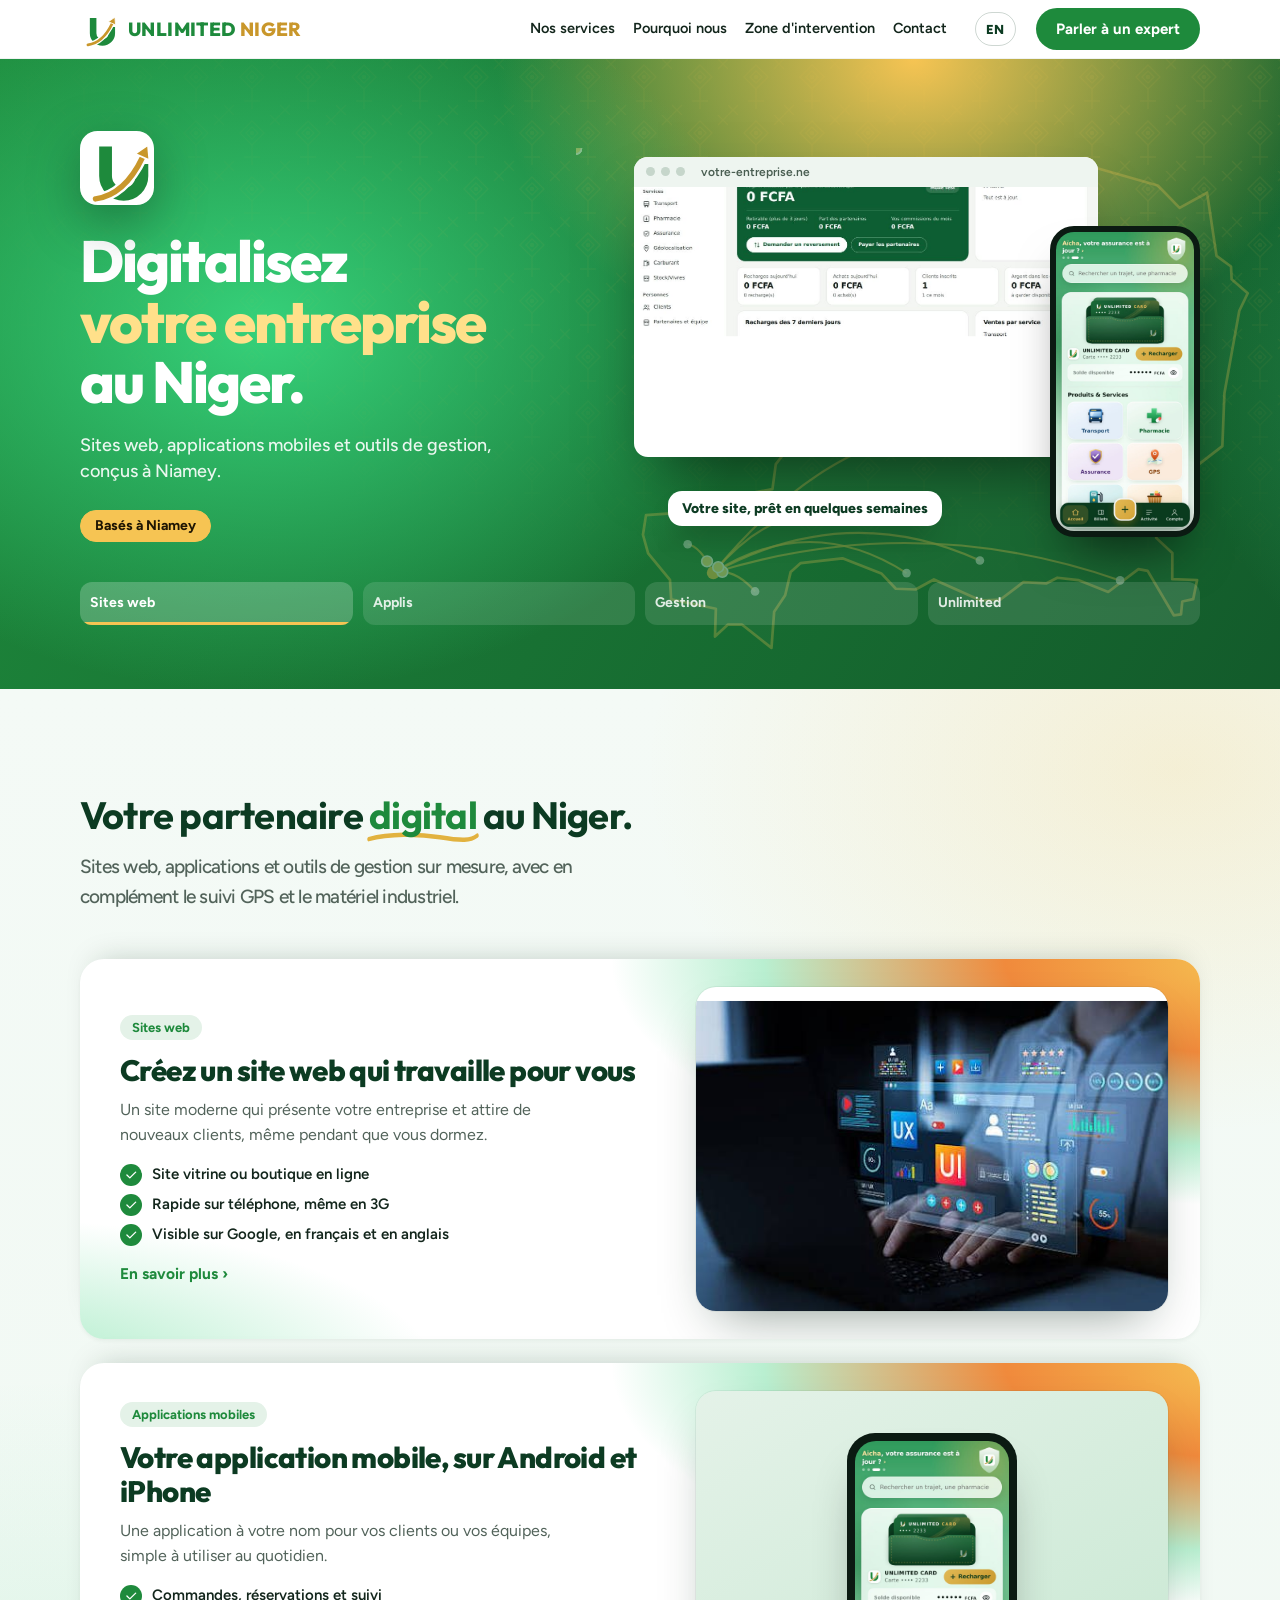
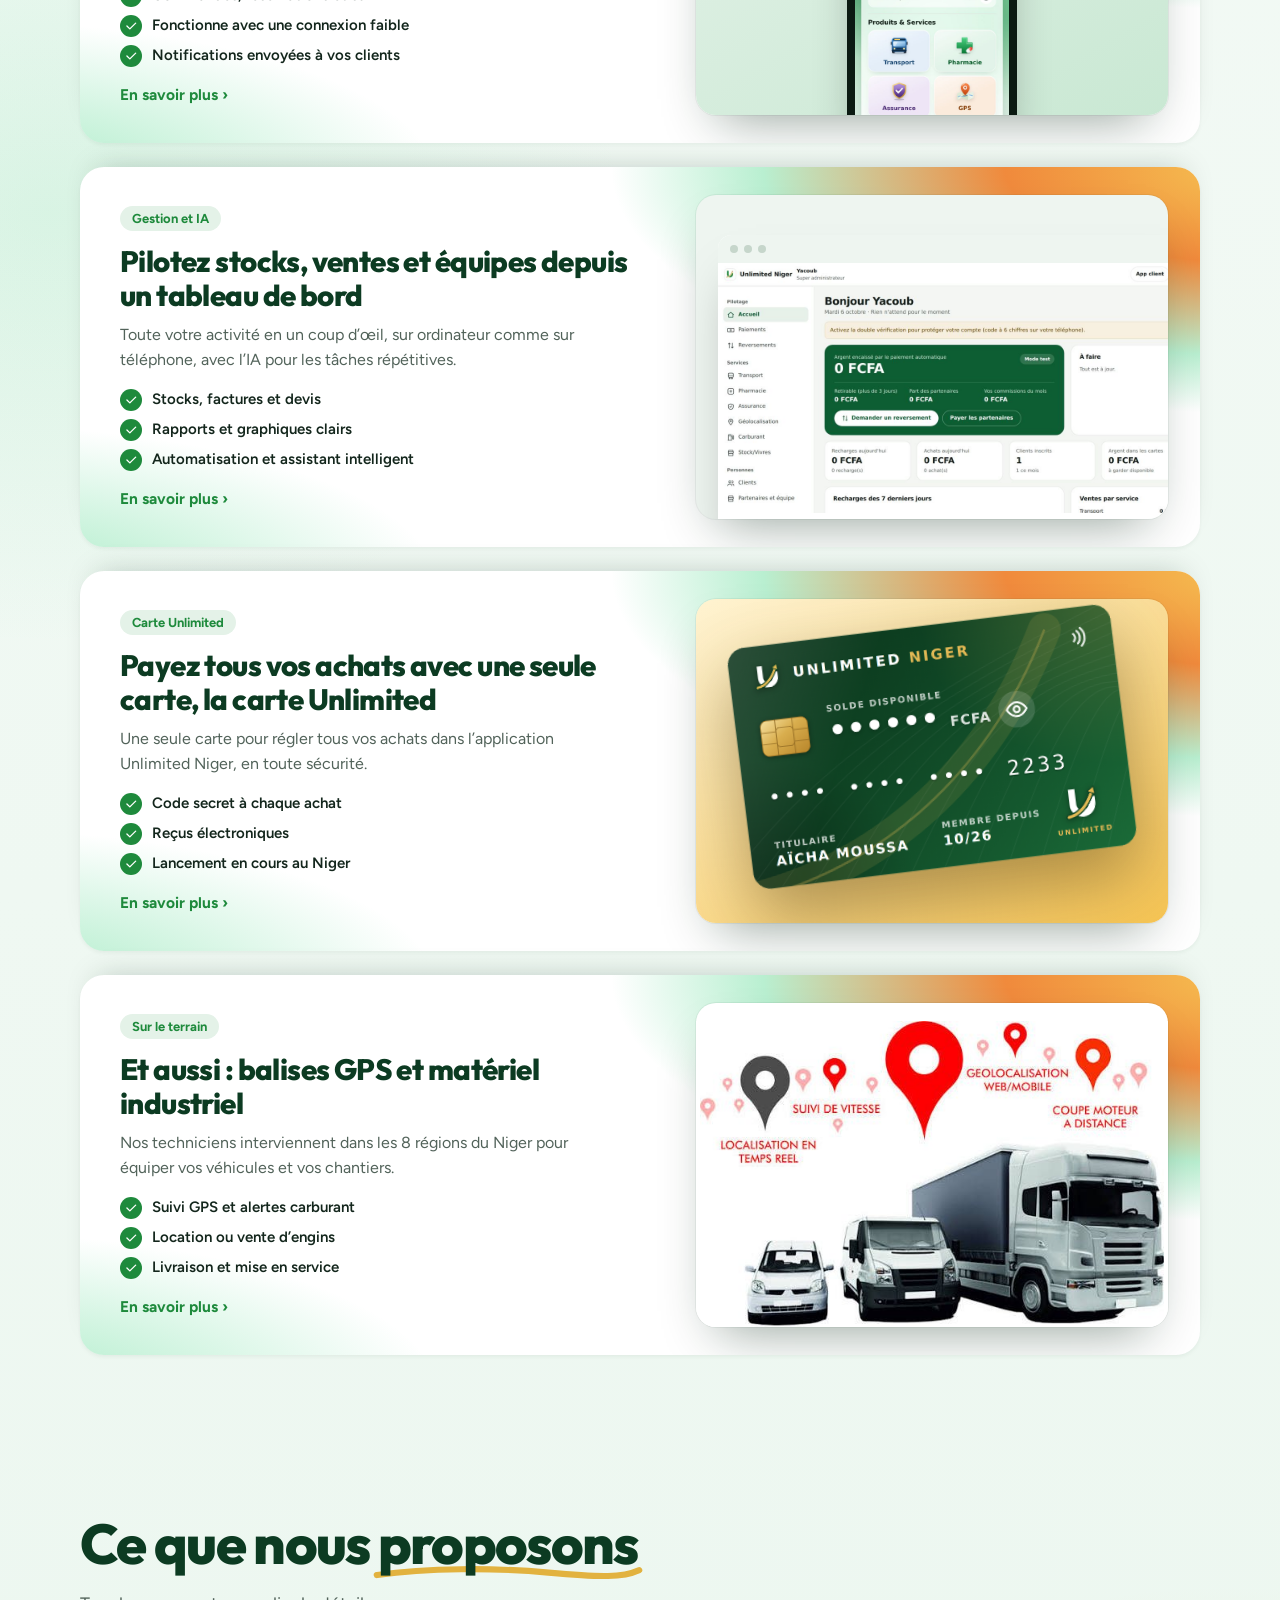
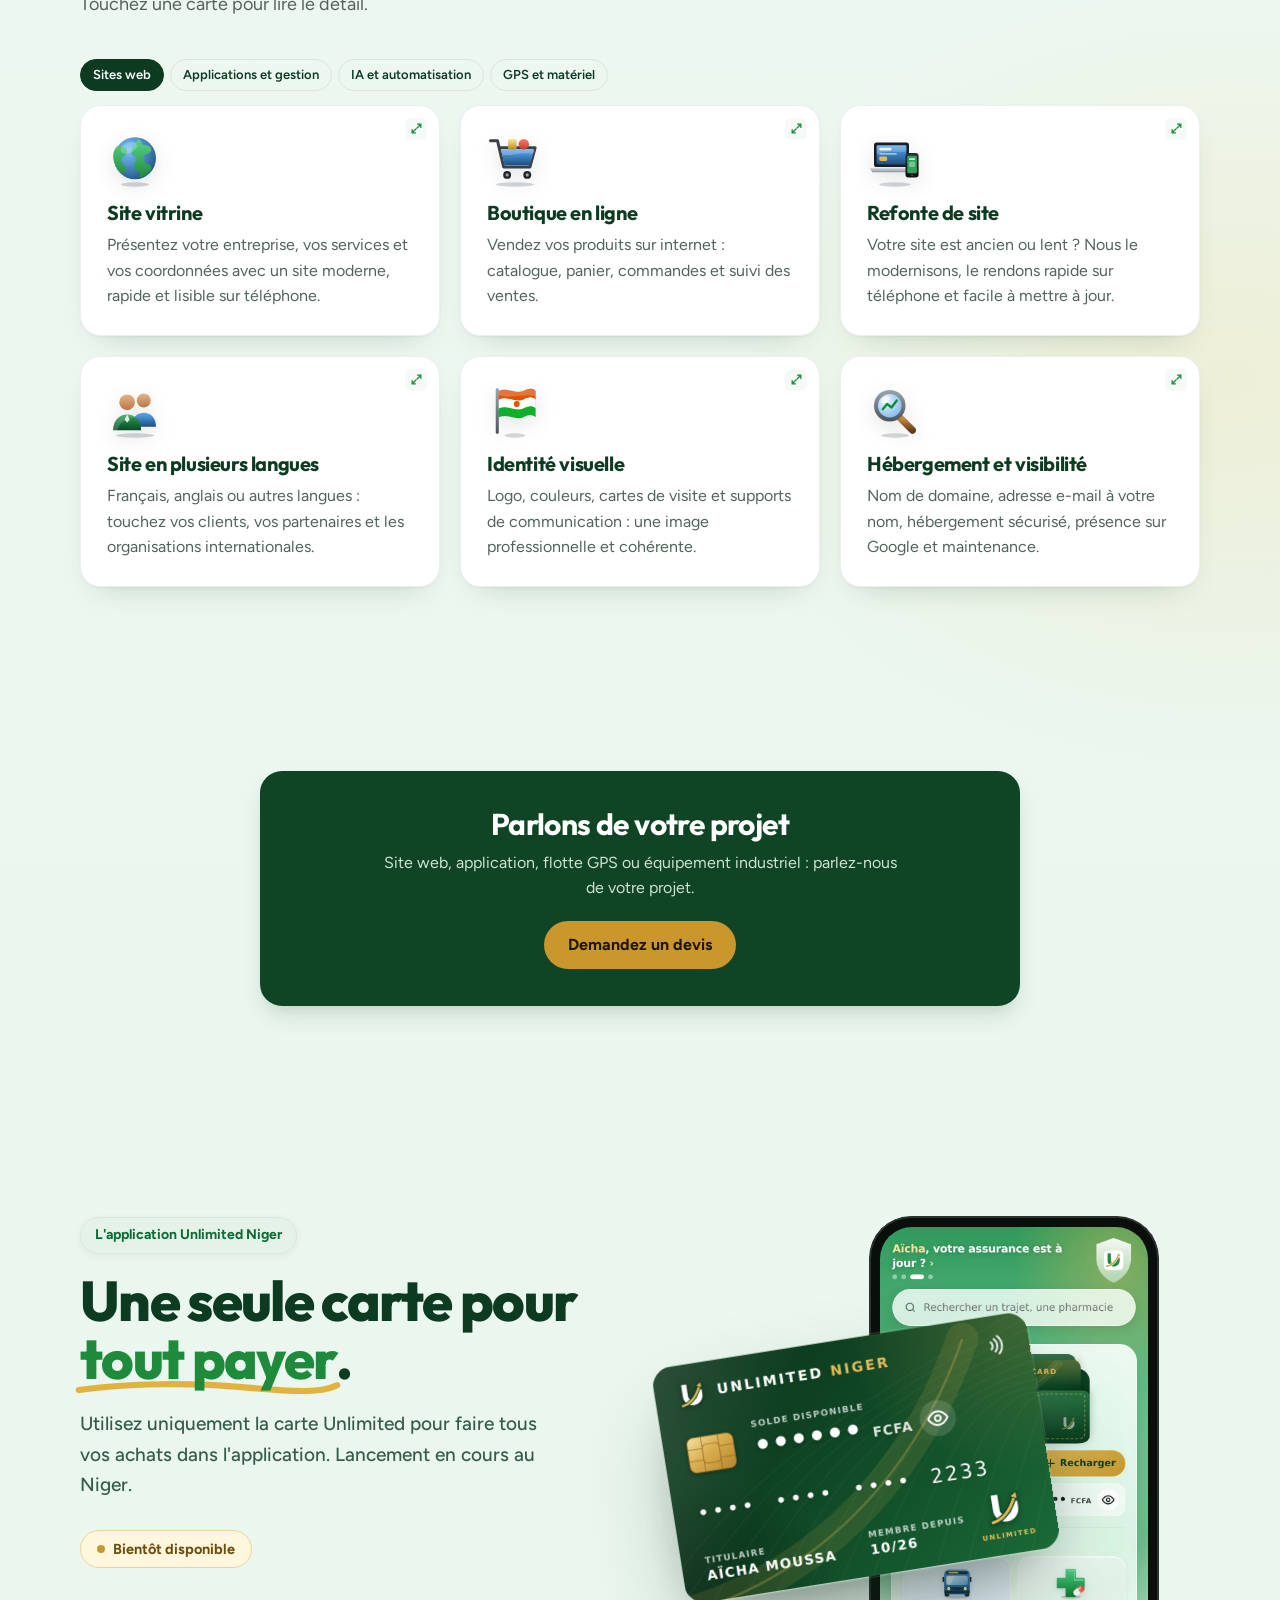
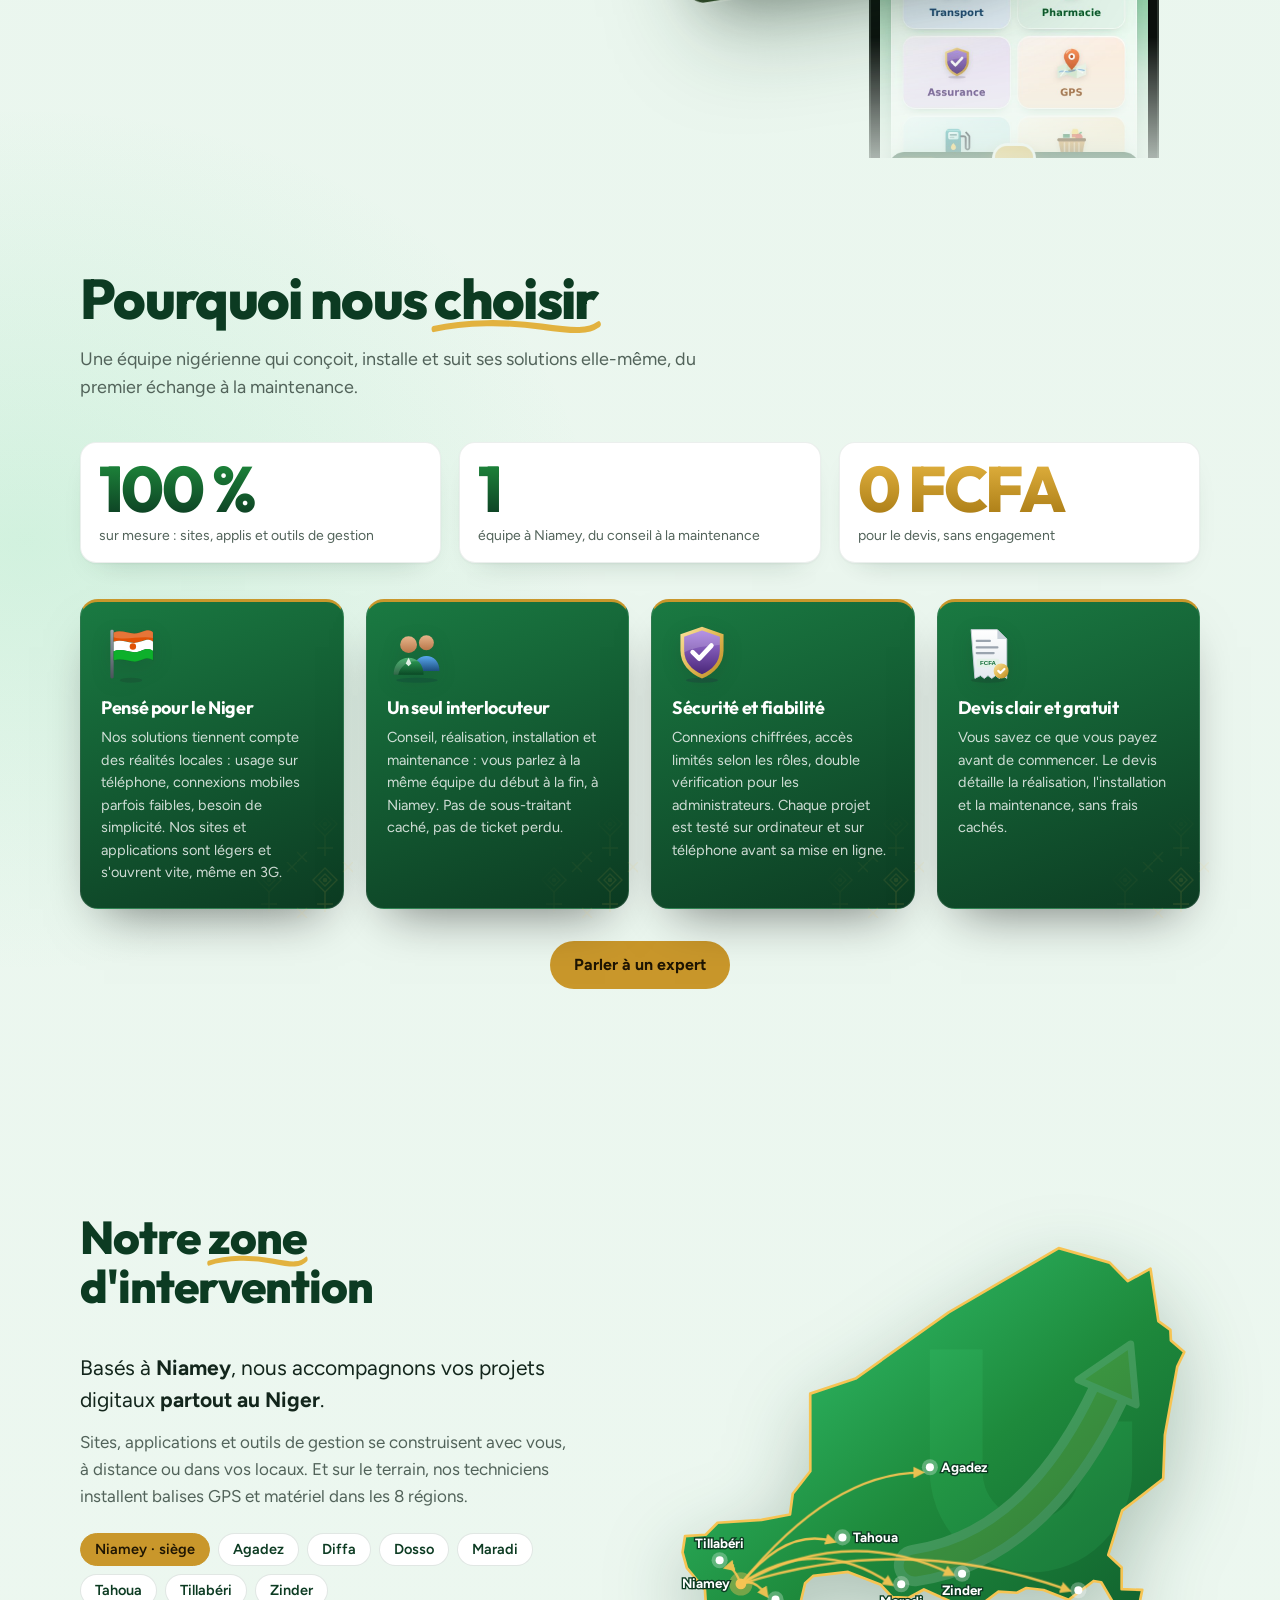
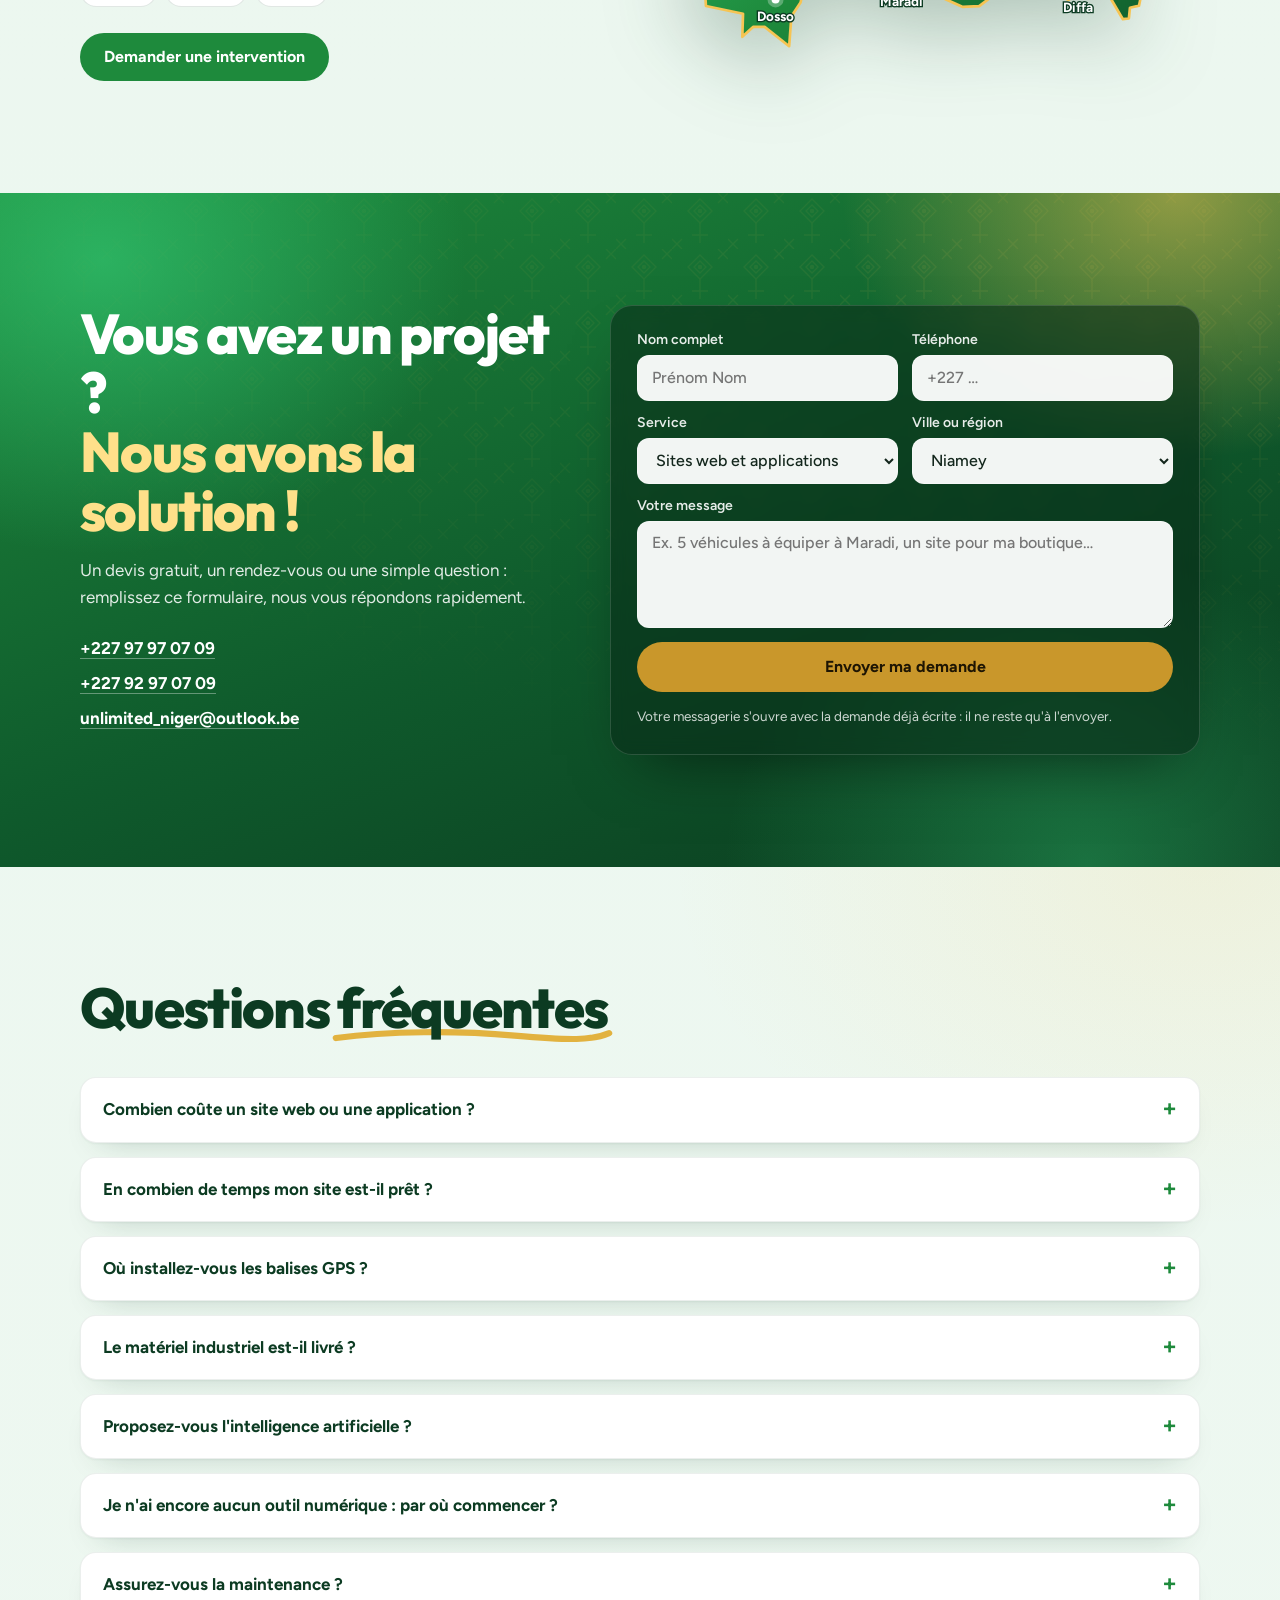
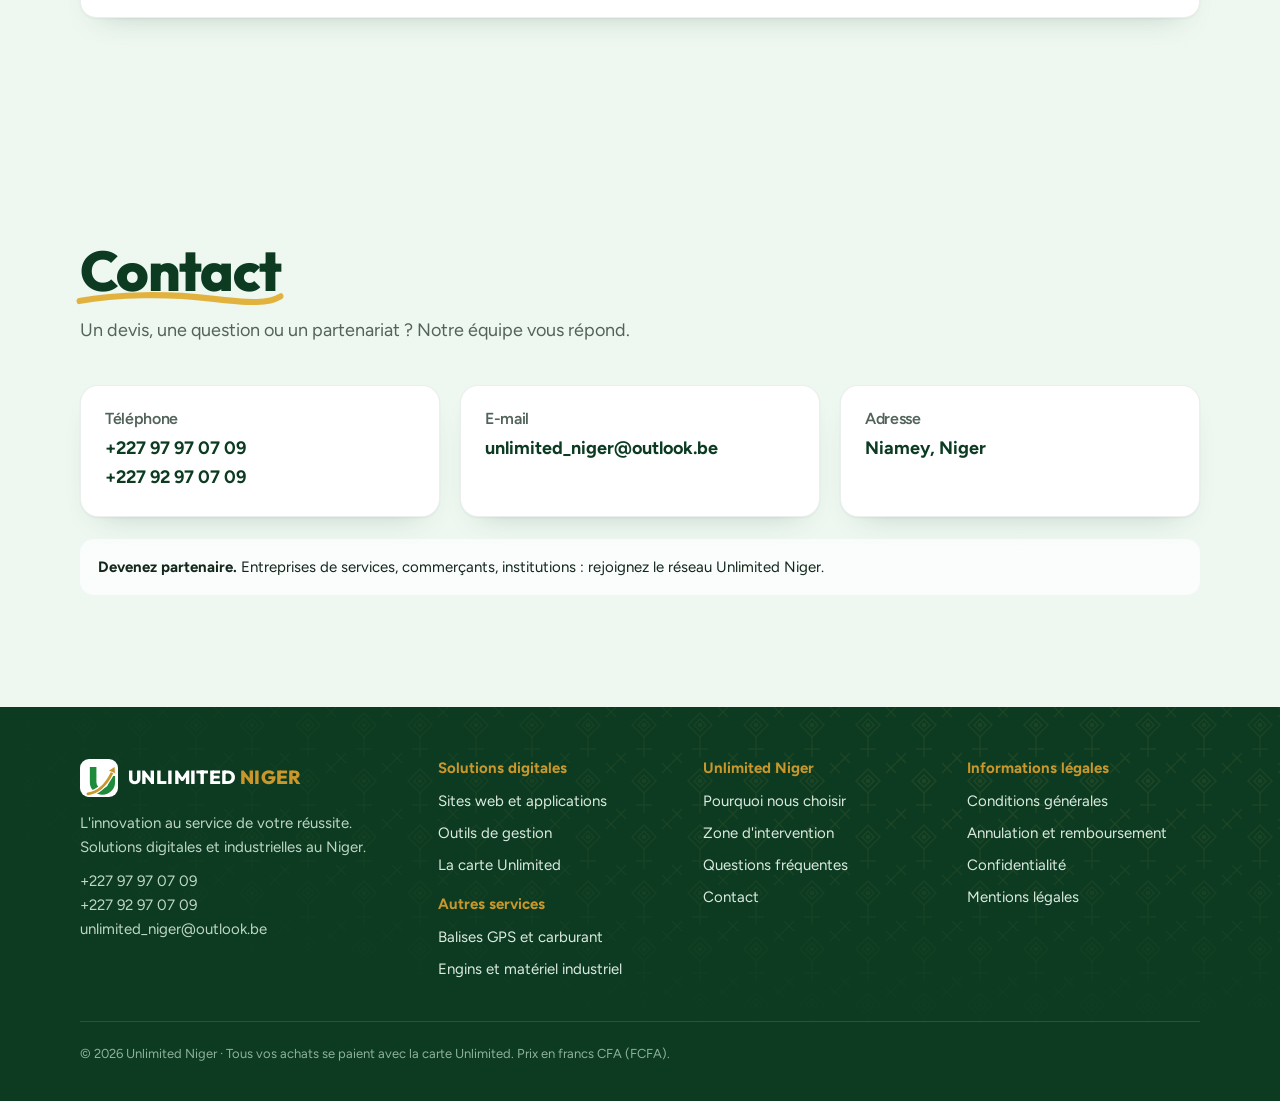
==== commit 8fb08adb: "Add files via upload" ====
--- a/index.html
+++ b/index.html
@@ -11,7 +11,7 @@
 <meta property="og:url" content="https://unlimitedniger.com/">
 <link rel="preconnect" href="https://fonts.googleapis.com"><link rel="preconnect" href="https://fonts.gstatic.com" crossorigin>
 <link href="https://fonts.googleapis.com/css2?family=Outfit:wght@500;600;700;800&family=Figtree:wght@400;500;600;700&display=swap" rel="stylesheet">
-<link rel="stylesheet" href="style.css?v=d64152b4">
+<link rel="stylesheet" href="style.css?v=03dfdeed">
 <script>document.documentElement.classList.add('js')</script>
 </head>
 <body>
@@ -260,6 +260,15 @@
       if (!nx) { c.style.removeProperty('--s'); return; } const t = nx.getBoundingClientRect().top; const cover = Math.max(0, Math.min(1, (a.bottom - t) / a.height));
       c.style.setProperty('--s', (1 - cover * 0.05).toFixed(3)); c.style.setProperty('--dim', (cover * 0.12).toFixed(3)); }); };
     addEventListener('scroll', () => { if (!tk) { tk = true; requestAnimationFrame(upd); } }, { passive: true }); upd(); }
+  // Cartes de services : transitions au défilement (texte, points clés, image)
+  const ucs = [...document.querySelectorAll('.bento-uni > .uc')];
+  if (ucs.length && 'IntersectionObserver' in window && !still) {
+    ucs.forEach((c) => c.classList.add('fx'));
+    const fo = new IntersectionObserver((es) => es.forEach((e) => { if (e.isIntersecting) { e.target.classList.add('fx-in'); fo.unobserve(e.target); } }), { threshold: 0.25 });
+    ucs.forEach((c) => fo.observe(c));
+    let tk = false; const par = () => { tk = false; ucs.forEach((c) => { const r = c.getBoundingClientRect(); const k = Math.max(-1, Math.min(1, (r.top + r.height / 2 - innerHeight / 2) / innerHeight)); c.style.setProperty('--par', k.toFixed(3)); }); };
+    addEventListener('scroll', () => { if (!tk) { tk = true; requestAnimationFrame(par); } }, { passive: true }); par();
+  }
   // Cartes d'offres : un toucher agrandit la carte pour lire le détail
   const zoom = document.getElementById('zoom');
   if (zoom && zoom.showModal) {
@@ -299,7 +308,7 @@
   const showWhy = (k) => wt.forEach((t, i) => { t.setAttribute('aria-selected', String(i === k)); document.getElementById('wp' + i).hidden = i !== k; });
   if (wt.length) { wt.forEach((t, i) => (t.onclick = () => showWhy(i))); showWhy(0); } mn.querySelectorAll('a').forEach((a) => a.addEventListener('click', () => setMenu(false)));
   const onScroll = () => top.classList.toggle('scrolled', scrollY > 8); onScroll(); addEventListener('scroll', onScroll, { passive: true });
-  const sel = '.intro, .tcard, .pcard, .bt, .why, .stats .wrap > div, .offer, .case, .stack > div, .values > div, .steps li, .faq details, .partner, .contact > div, .about > div:first-child, .who li, .formule, .doc h2, .why-card, .why-nums > div, .zone-txt, .zone-map-box, .pj-txt, .pj-form, .zz-img, .zz-txt, .zone-list li, .car-solo .slide-txt, .car-solo .stage, .ct-partner, .bento-h';
+  const sel = '.intro, .tcard, .pcard, .bt:not(.uc), .why, .stats .wrap > div, .offer, .case, .stack > div, .values > div, .steps li, .faq details, .partner, .contact > div, .about > div:first-child, .who li, .formule, .doc h2, .why-card, .why-nums > div, .zone-txt, .zone-map-box, .pj-txt, .pj-form, .zz-img, .zz-txt, .zone-list li, .car-solo .slide-txt, .car-solo .stage, .ct-partner, .bento-h';
   const els = [...document.querySelectorAll(sel)];
   els.forEach((el) => { const sib = [...el.parentElement.children].filter((x) => x.matches(sel)); el.style.setProperty('--d', Math.min(sib.indexOf(el), 6) * 80 + 'ms'); el.classList.add('rv'); });
   if (still || !('IntersectionObserver' in window)) { els.forEach((el) => el.classList.add('in')); return; }
--- a/style.css
+++ b/style.css
@@ -1766,7 +1766,7 @@
 .uc-phone img { height: 100%; object-fit: cover; object-position: top; }
 
 /* Cartes uniformes : même fond que « Payez tous vos achats… » et images dans des cartes */
-.bento-uni > .uc { background: #fff !important; position: relative; }
+.bento-uni > .uc { background: #fff !important; position: sticky; }
 .bento-uni > .uc::before { display: block !important; content: ''; position: absolute; inset: 0; z-index: 0; pointer-events: none;
   background: radial-gradient(80% 90% at 105% 0%, #F6C453 0%, #F08A3C 28%, rgba(54,209,122,.35) 55%, transparent 72%), radial-gradient(60% 60% at -10% 110%, rgba(54,209,122,.45), transparent 70%) !important; }
 .bento-uni > .uc > * { position: relative; z-index: 1; }
@@ -1789,3 +1789,27 @@
 .uc-frame .uc-phone { position: absolute; left: 50%; top: 24px; bottom: auto; transform: translateX(-50%); }
 .uc-frame .uc-phone img { height: auto; object-fit: initial; }
 .uc-frame .uc-phone { bottom: -8px; height: auto; max-height: none; }
+
+/* ===== Transitions des cartes de services au défilement ===== */
+/* 1. le texte arrive par la gauche, ligne après ligne */
+.uc.fx .uc-tag, .uc.fx .uc-t, .uc.fx .uc-d, .uc.fx .uc-l > span, .uc.fx .uc-go { opacity: 0; transform: translateX(-24px); transition: opacity .6s ease, transform .7s cubic-bezier(.2,.7,.2,1); }
+.uc.fx-in .uc-tag, .uc.fx-in .uc-t, .uc.fx-in .uc-d, .uc.fx-in .uc-l > span, .uc.fx-in .uc-go { opacity: 1; transform: none; }
+.uc.fx-in .uc-t { transition-delay: .08s; } .uc.fx-in .uc-d { transition-delay: .16s; }
+.uc.fx-in .uc-l > span:nth-child(1) { transition-delay: .26s; } .uc.fx-in .uc-l > span:nth-child(2) { transition-delay: .34s; } .uc.fx-in .uc-l > span:nth-child(3) { transition-delay: .42s; }
+.uc.fx-in .uc-go { transition-delay: .5s; }
+/* 2. les coches vertes « éclosent » */
+.uc.fx .uc-l svg { transform: scale(0); transition: transform .45s cubic-bezier(.3,1.6,.5,1); }
+.uc.fx-in .uc-l > span:nth-child(1) svg { transform: scale(1); transition-delay: .4s; }
+.uc.fx-in .uc-l > span:nth-child(2) svg { transform: scale(1); transition-delay: .48s; }
+.uc.fx-in .uc-l > span:nth-child(3) svg { transform: scale(1); transition-delay: .56s; }
+/* 3. la carte-image arrive par la droite en se redressant */
+.uc.fx .uc-frame { opacity: 0; transform: translateX(50px) rotate(3deg) scale(.94); transition: opacity .7s ease .1s, transform .9s cubic-bezier(.2,.7,.2,1) .1s; }
+.uc.fx-in .uc-frame { opacity: 1; transform: none; }
+/* 4. léger effet de profondeur : l'image glisse un peu moins vite que la page */
+.uc .uc-frame > img, .uc .uc-frame > .uc-browser, .uc .uc-frame > .uc-phone { translate: 0 calc(var(--par, 0) * 18px); }
+.uc .uc-frame > .uc-card { translate: 0 calc(var(--par, 0) * -14px); }
+/* 5. lueur de fond qui s'allume */
+.bento-uni > .uc.fx::before { opacity: .3; transition: opacity 1.2s ease; }
+.bento-uni > .uc.fx-in::before { opacity: 1; }
+@media (max-width: 860px) { .uc.fx .uc-frame { transform: translateY(30px) scale(.96); } }
+@media (prefers-reduced-motion: reduce) { .uc.fx *, .uc.fx::before { opacity: 1 !important; transform: none !important; translate: none !important; transition: none !important; } }
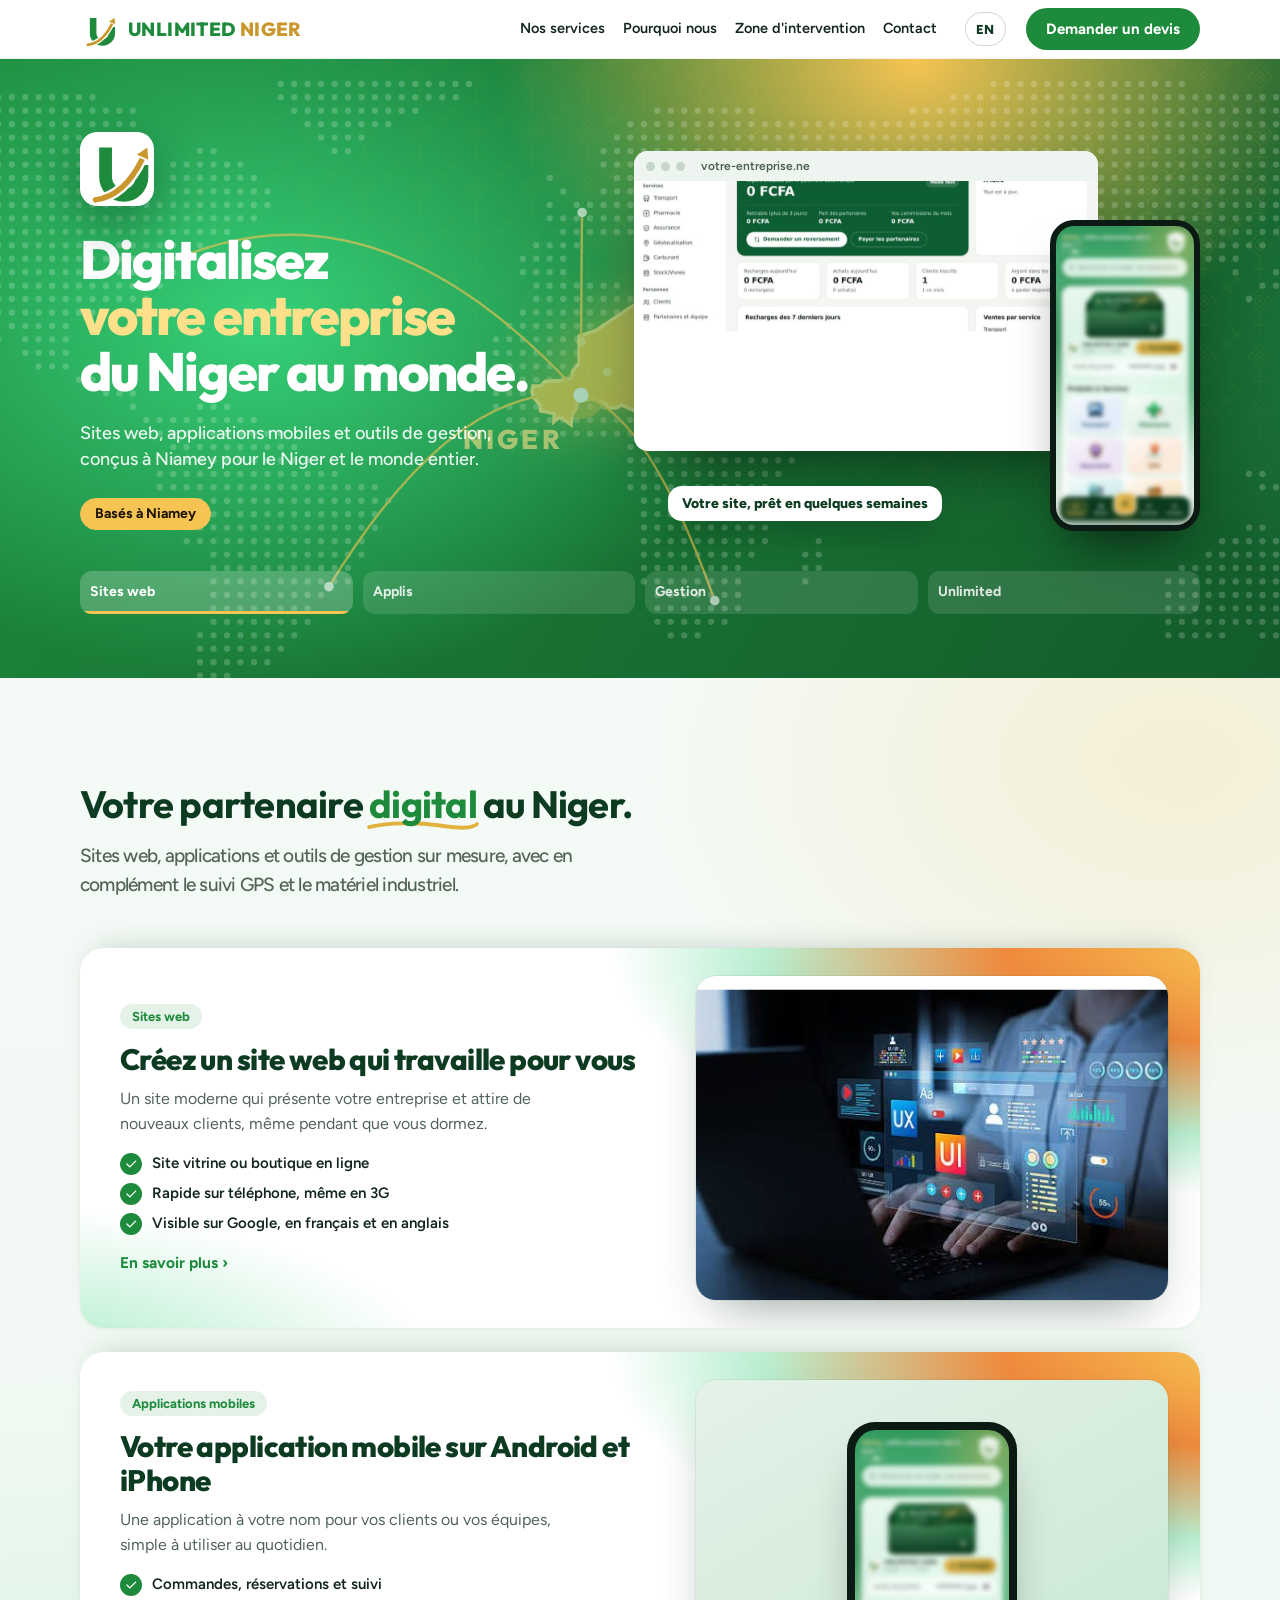
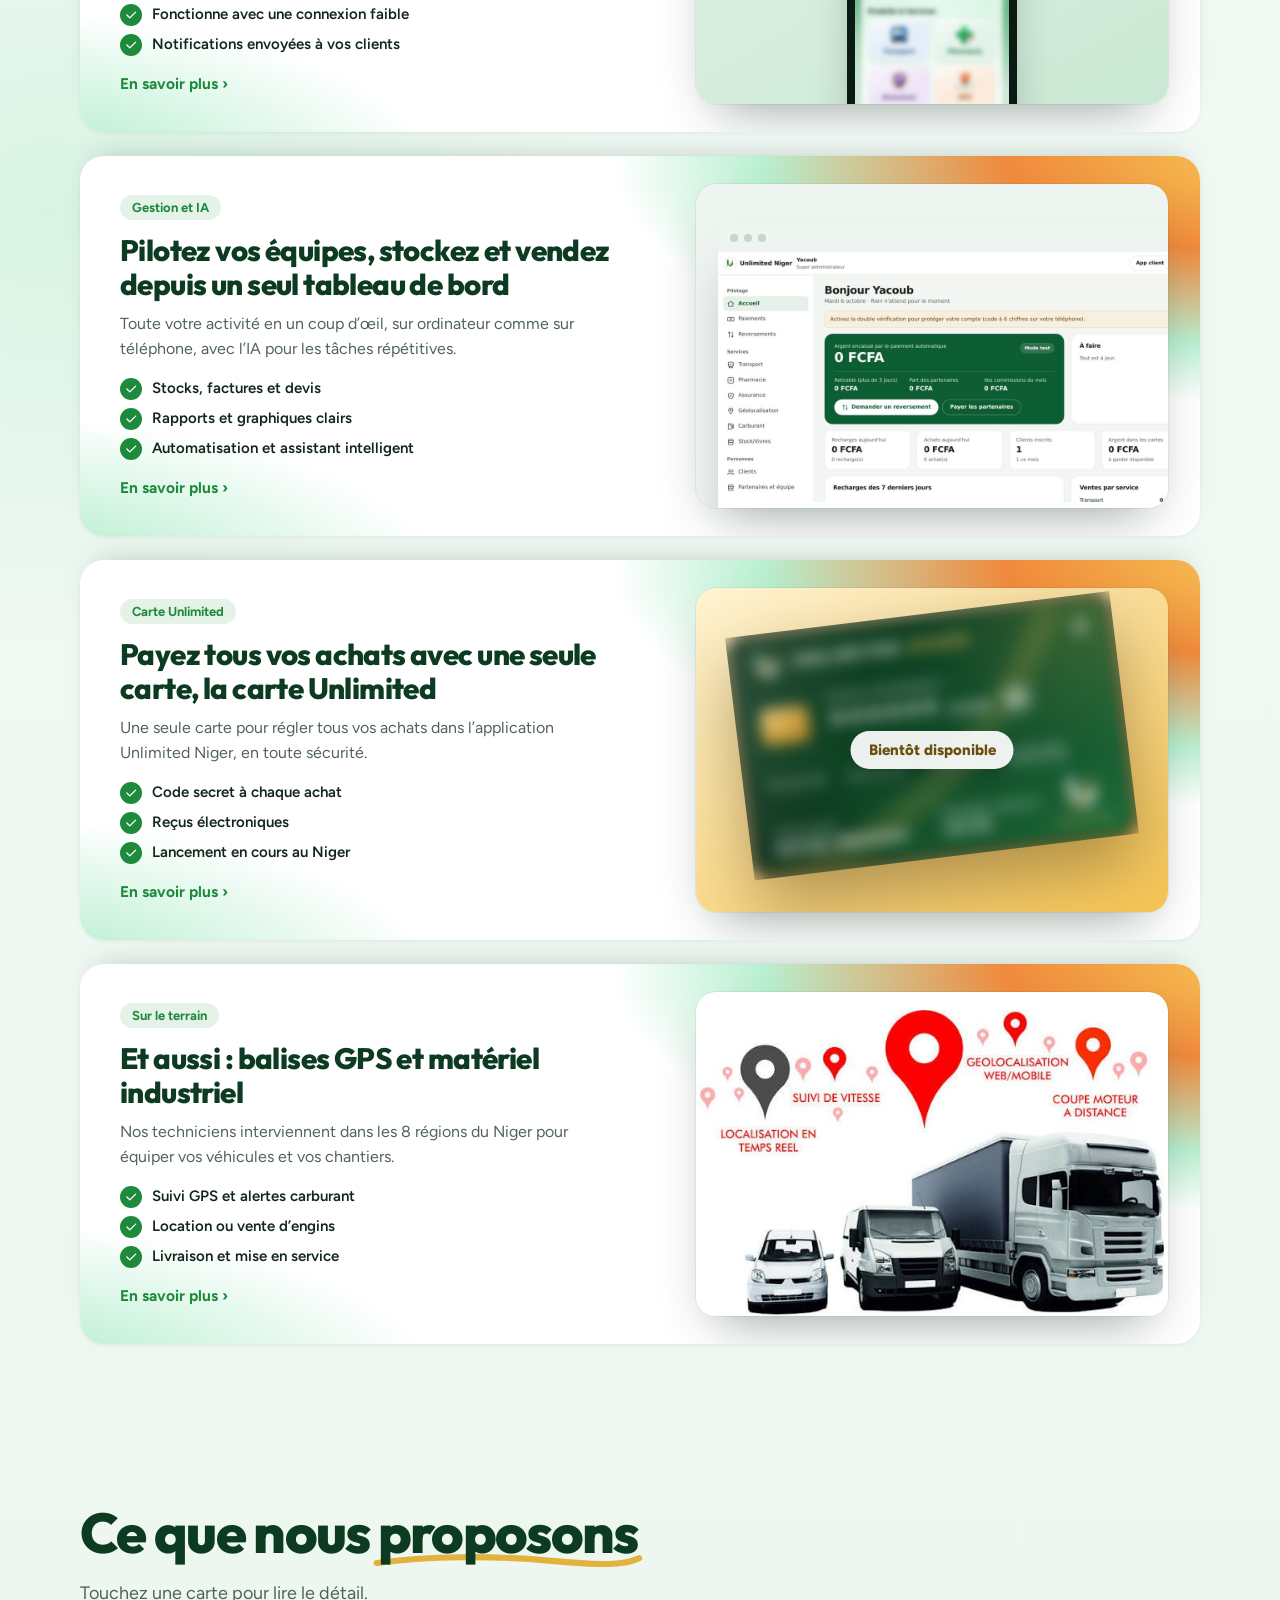
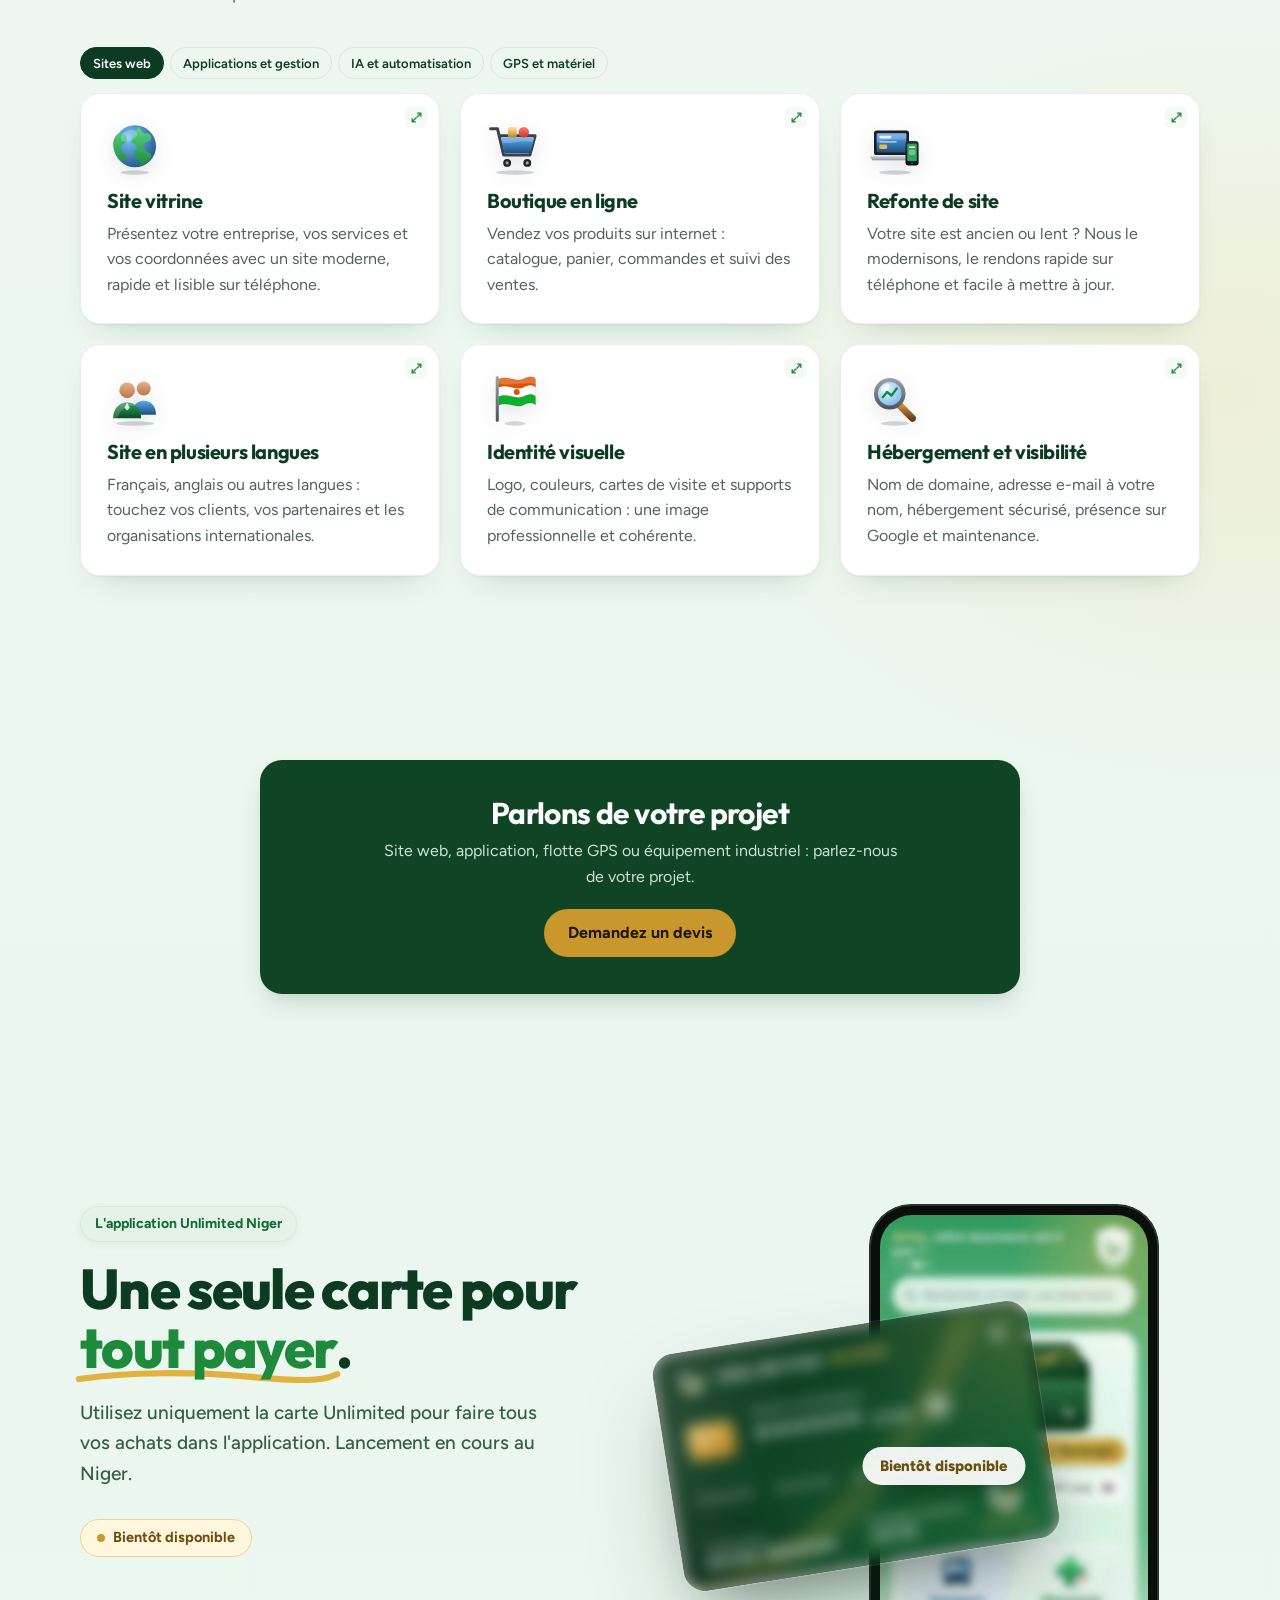
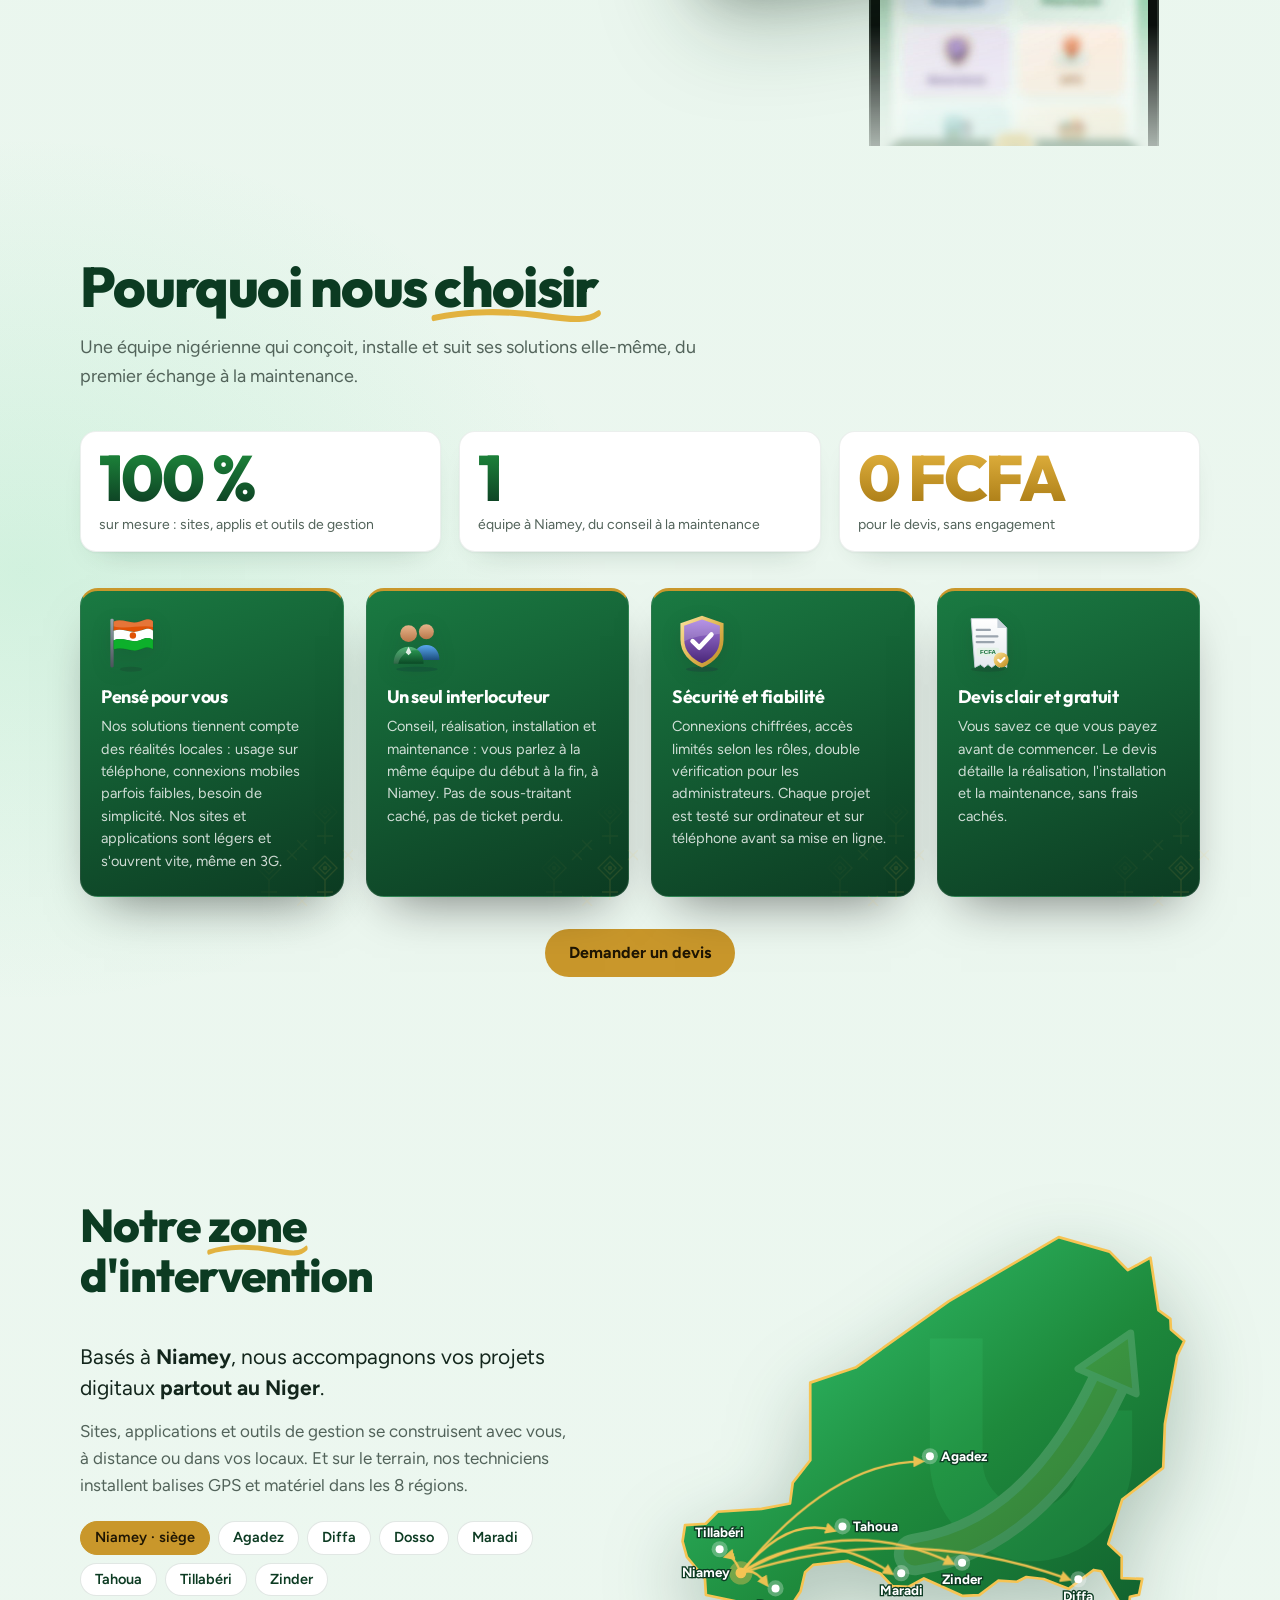
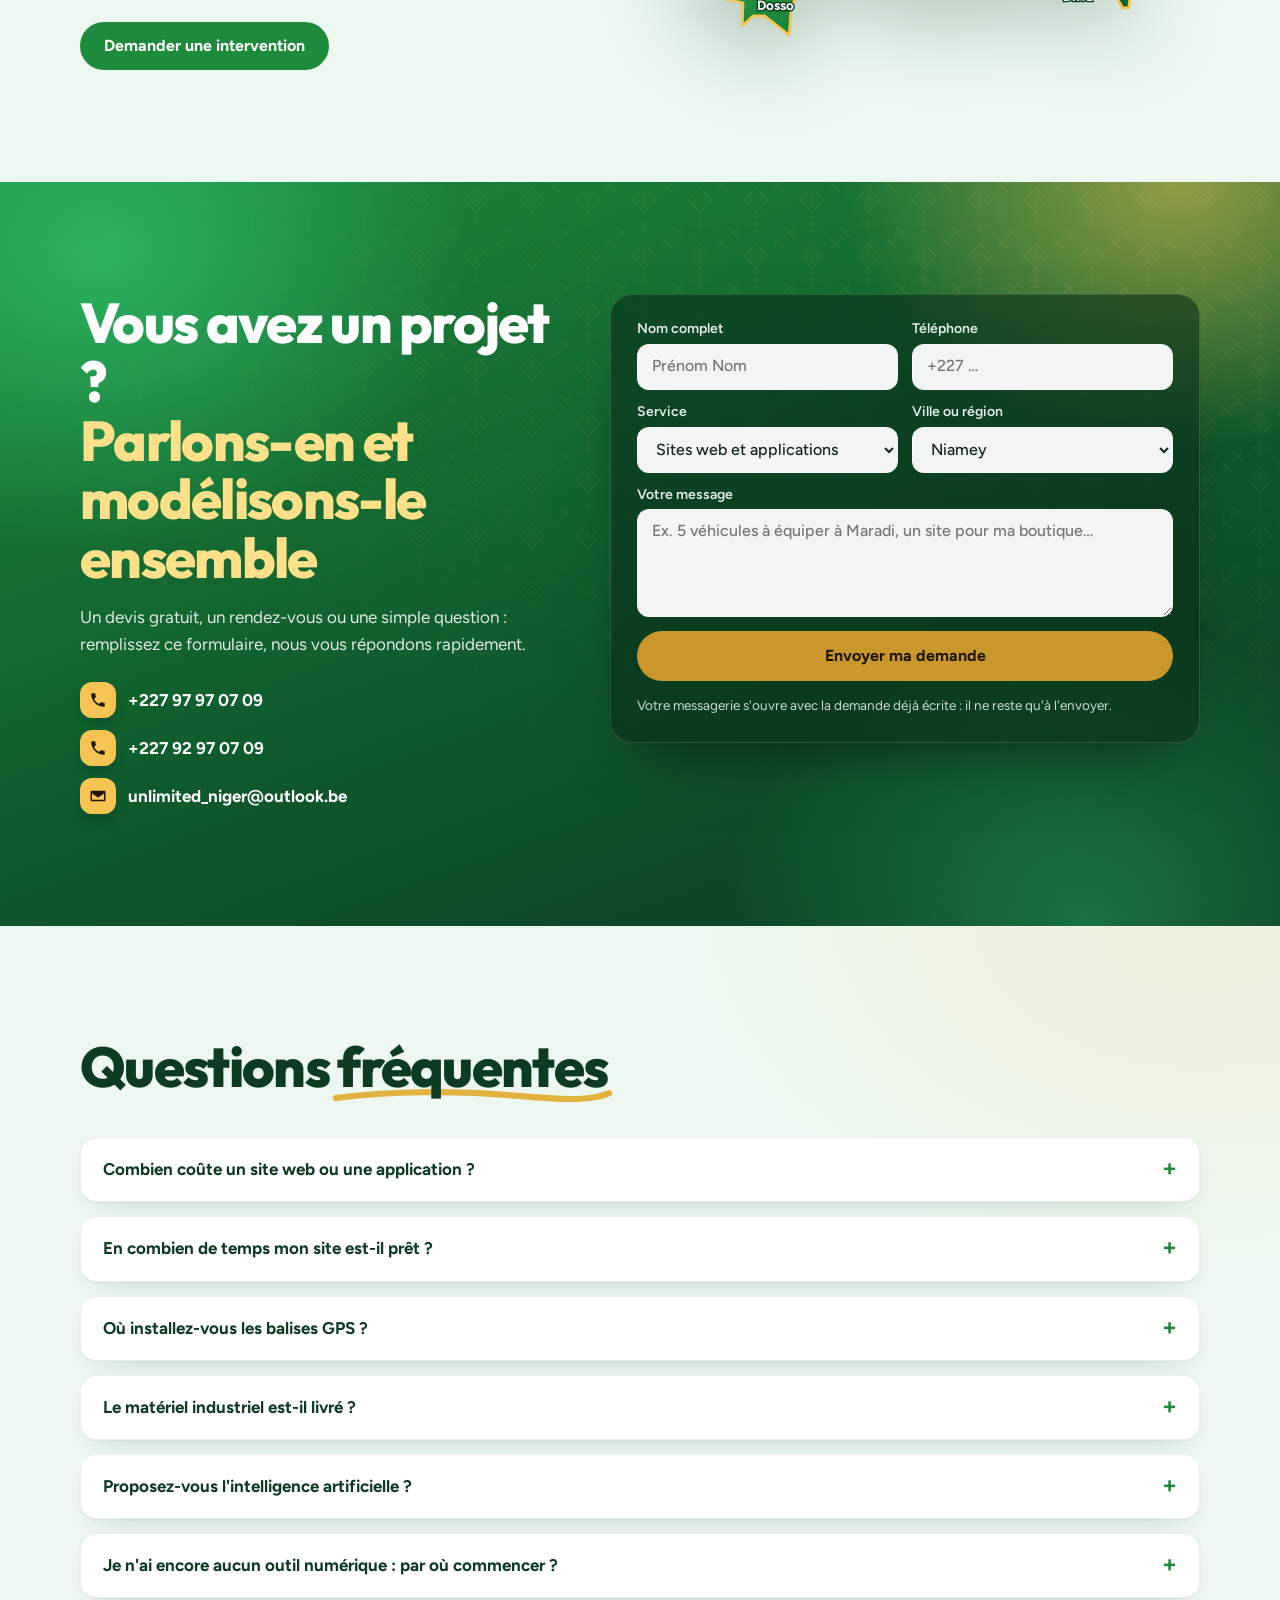
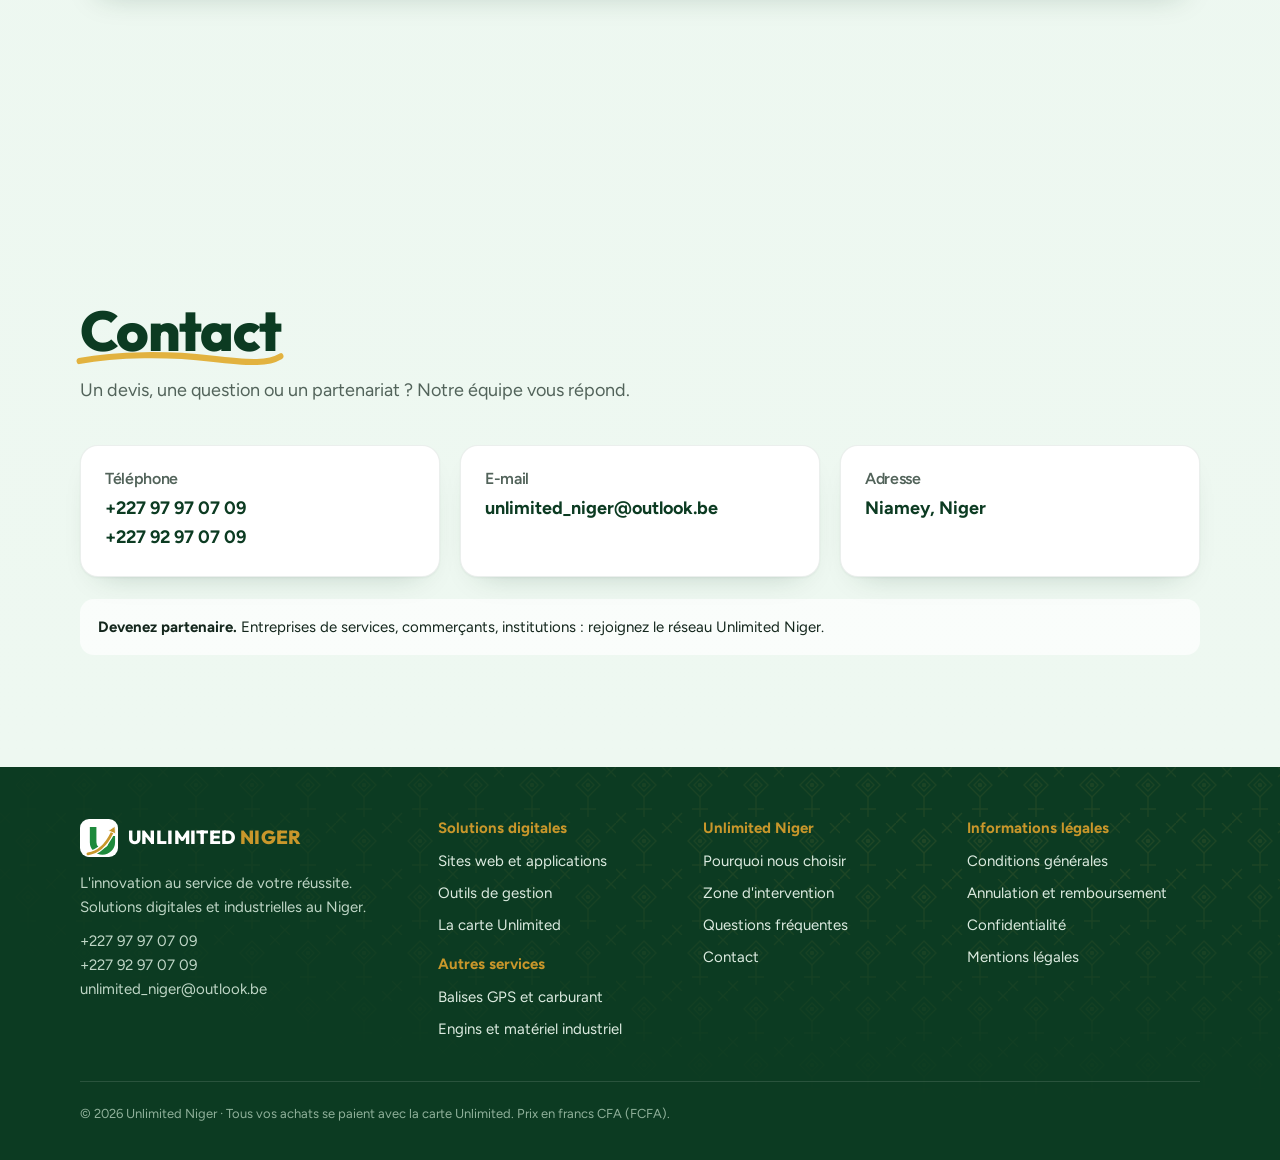
==== commit 7ab1136b: "Add files via upload" ====
--- a/index.html
+++ b/index.html
@@ -5,13 +5,13 @@
 <meta name="viewport" content="width=device-width, initial-scale=1">
 <title>Unlimited Niger, agence digitale à Niamey</title>
 <meta name="description" content="Unlimited Niger, agence digitale à Niamey : sites web, applications mobiles et outils de gestion sur mesure, et en complément balises GPS et matériel industriel partout au Niger.">
-<meta property="og:title" content="Unlimited Niger, agence digitale à Niamey"><meta property="og:description" content="Unlimited Niger, agence digitale à Niamey : sites web, applications mobiles et outils de gestion sur mesure, et en complément balises GPS et matériel industriel partout au Niger."><meta property="og:image" content="https://unlimitedniger.com/carte.png">
+<meta property="og:title" content="Unlimited Niger, agence digitale à Niamey"><meta property="og:description" content="Unlimited Niger, agence digitale à Niamey : sites web, applications mobiles et outils de gestion sur mesure, et en complément balises GPS et matériel industriel partout au Niger."><meta property="og:image" content="https://unlimitedniger.com/UnlimitedNiger-icone.png">
 <link rel="icon" href="UnlimitedNiger-icone.png">
 <link rel="canonical" href="https://unlimitedniger.com/">
 <meta property="og:url" content="https://unlimitedniger.com/">
 <link rel="preconnect" href="https://fonts.googleapis.com"><link rel="preconnect" href="https://fonts.gstatic.com" crossorigin>
 <link href="https://fonts.googleapis.com/css2?family=Outfit:wght@500;600;700;800&family=Figtree:wght@400;500;600;700&display=swap" rel="stylesheet">
-<link rel="stylesheet" href="style.css?v=03dfdeed">
+<link rel="stylesheet" href="style.css?v=b9532b7e">
 <script>document.documentElement.classList.add('js')</script>
 </head>
 <body>
@@ -23,7 +23,7 @@
 <path d="M96 16 L77 29 L98 38 Z" fill="#C9972B" stroke="#fff" stroke-width="2.5" stroke-linejoin="round"/></g></svg><b>UNLIMITED <span>NIGER</span></b></a>
   <nav aria-label="Sections"><a href="#services">Nos services</a><a href="#pourquoi">Pourquoi nous</a><a href="#zone">Zone d'intervention</a><a href="#contact">Contact</a></nav>
   <a class="lang" href="index-en.html" hreflang="en" lang="en" aria-label="English version">EN</a>
-  <a class="btn btn-green hd-cta" href="#contact" data-expert>Parler à un expert</a>
+  <a class="btn btn-green hd-cta" href="#contact" data-expert>Demander un devis</a>
   <a class="hd-mini" href="#contact" data-expert>Devis</a>
   <button type="button" class="burger" id="burger" aria-label="Ouvrir le menu" aria-expanded="false" aria-controls="mnav"><span></span><span></span><span></span></button>
 </div>
@@ -43,7 +43,7 @@
 
 <section class="hx hx3" aria-label="Unlimited Niger, solutions digitales">
   <div class="hx-bg" aria-hidden="true"></div>
-  <svg class="hx-map" viewBox="0 0 640 480" aria-hidden="true" focusable="false"><path d="M128.7 451.8 L129.5 426.1 L88.1 417.5 L87.0 399.3 L66.8 374.8 L62.0 357.6 L64.8 339.4 L87.8 337.9 L101.1 324.5 L150.1 321.3 L181.9 315.3 L185.0 292.2 L204.6 267.0 L204.5 180.4 L255.1 163.6 L359.0 89.7 L481.9 18.0 L538.7 34.2 L558.9 54.9 L584.3 40.9 L593.1 99.4 L606.5 109.2 L607.1 121.1 L622.0 134.0 L614.2 150.2 L600.4 226.6 L598.5 275.5 L552.7 311.0 L537.2 360.5 L552.2 374.5 L552.1 398.7 L575.1 399.5 L571.5 417.2 L561.4 419.4 L560.2 431.4 L553.5 432.2 L529.3 391.0 L520.8 389.5 L492.8 410.6 L465.0 399.6 L445.7 397.4 L435.3 402.7 L414.3 401.5 L393.1 417.6 L374.8 418.5 L331.4 399.0 L314.4 408.3 L296.1 407.6 L282.7 393.4 L246.7 379.4 L208.1 383.8 L198.8 392.0 L193.7 413.6 L183.5 428.8 L181.0 462.4 L153.6 440.7 L140.7 440.8 L128.7 451.8Z" class="hm-land"/><path id="hm1" class="hm-arc" d="M127.1 392.8 Q115.2 368.2 103.4 366.4" pathLength="1" style="--d:0.22s"/><path id="hm2" class="hm-arc" d="M127.1 392.8 Q146.4 387.9 165.8 410.1" pathLength="1" style="--d:0.44s"/><path id="hm3" class="hm-arc" d="M127.1 392.8 Q183.8 326.9 240.5 340.9" pathLength="1" style="--d:0.66s"/><path id="hm4" class="hm-arc" d="M127.1 392.8 Q216.6 335.7 306.1 393.1" pathLength="1" style="--d:0.88s"/><path id="hm5" class="hm-arc" d="M127.1 392.8 Q250.6 325.1 374.0 381.5" pathLength="1" style="--d:1.10s"/><path id="hm6" class="hm-arc" d="M127.1 392.8 Q315.4 334.4 503.8 399.9" pathLength="1" style="--d:1.32s"/><path id="hm7" class="hm-arc" d="M127.1 392.8 Q232.6 265.7 338.1 262.6" pathLength="1" style="--d:1.54s"/><circle cx="127.1" cy="392.8" r="6" class="hm-cap"/><circle cx="103.4" cy="366.4" r="4" class="hm-dot"/><circle cx="165.8" cy="410.1" r="4" class="hm-dot"/><circle cx="240.5" cy="340.9" r="4" class="hm-dot"/><circle cx="306.1" cy="393.1" r="4" class="hm-dot"/><circle cx="374.0" cy="381.5" r="4" class="hm-dot"/><circle cx="503.8" cy="399.9" r="4" class="hm-dot"/><circle cx="338.1" cy="262.6" r="4" class="hm-dot"/><circle r="5" class="hm-car"><animateMotion dur="3.0s" begin="1.90s" repeatCount="indefinite"><mpath href="#hm1"/></animateMotion></circle><circle r="5" class="hm-car"><animateMotion dur="3.1s" begin="2.30s" repeatCount="indefinite"><mpath href="#hm2"/></animateMotion></circle><circle r="5" class="hm-car"><animateMotion dur="3.6s" begin="2.70s" repeatCount="indefinite"><mpath href="#hm3"/></animateMotion></circle><circle r="5" class="hm-car"><animateMotion dur="4.0s" begin="3.10s" repeatCount="indefinite"><mpath href="#hm4"/></animateMotion></circle><circle r="5" class="hm-car"><animateMotion dur="4.4s" begin="3.50s" repeatCount="indefinite"><mpath href="#hm5"/></animateMotion></circle><circle r="5" class="hm-car"><animateMotion dur="5.3s" begin="3.90s" repeatCount="indefinite"><mpath href="#hm6"/></animateMotion></circle><circle r="5" class="hm-car"><animateMotion dur="4.5s" begin="4.30s" repeatCount="indefinite"><mpath href="#hm7"/></animateMotion></circle></svg>
+  <svg class="hx-map wmap" viewBox="0 0 1000 414" aria-hidden="true" focusable="false"><path class="wm-dots" d="M255.5 4.5h0M264.5 4.5h0M273.4 4.5h0M282.4 4.5h0M291.4 4.5h0M300.3 4.5h0M309.3 4.5h0M318.3 4.5h0M327.2 4.5h0M336.2 4.5h0M345.2 4.5h0M354.1 4.5h0M363.1 4.5h0M372.1 4.5h0M381.0 4.5h0M730.7 4.5h0M739.7 4.5h0M748.6 4.5h0M757.6 4.5h0M766.6 4.5h0M775.5 4.5h0M784.5 4.5h0M793.4 4.5h0M802.4 4.5h0M811.4 4.5h0M820.3 4.5h0M829.3 4.5h0M838.3 4.5h0M847.2 4.5h0M856.2 4.5h0M40.3 13.4h0M49.3 13.4h0M58.3 13.4h0M67.2 13.4h0M76.2 13.4h0M85.2 13.4h0M94.1 13.4h0M103.1 13.4h0M112.1 13.4h0M121.0 13.4h0M130.0 13.4h0M255.5 13.4h0M264.5 13.4h0M273.4 13.4h0M282.4 13.4h0M291.4 13.4h0M300.3 13.4h0M309.3 13.4h0M318.3 13.4h0M327.2 13.4h0M336.2 13.4h0M345.2 13.4h0M354.1 13.4h0M363.1 13.4h0M372.1 13.4h0M703.8 13.4h0M712.8 13.4h0M721.7 13.4h0M730.7 13.4h0M739.7 13.4h0M748.6 13.4h0M757.6 13.4h0M766.6 13.4h0M775.5 13.4h0M784.5 13.4h0M793.4 13.4h0M802.4 13.4h0M811.4 13.4h0M820.3 13.4h0M829.3 13.4h0M838.3 13.4h0M847.2 13.4h0M856.2 13.4h0M865.2 13.4h0M874.1 13.4h0M883.1 13.4h0M892.1 13.4h0M901.0 13.4h0M910.0 13.4h0M919.0 13.4h0M927.9 13.4h0M936.9 13.4h0M945.9 13.4h0M954.8 13.4h0M4.5 22.4h0M13.4 22.4h0M22.4 22.4h0M31.4 22.4h0M40.3 22.4h0M49.3 22.4h0M58.3 22.4h0M67.2 22.4h0M76.2 22.4h0M85.2 22.4h0M94.1 22.4h0M103.1 22.4h0M112.1 22.4h0M121.0 22.4h0M130.0 22.4h0M139.0 22.4h0M147.9 22.4h0M156.9 22.4h0M264.5 22.4h0M273.4 22.4h0M282.4 22.4h0M291.4 22.4h0M300.3 22.4h0M309.3 22.4h0M318.3 22.4h0M327.2 22.4h0M336.2 22.4h0M345.2 22.4h0M506.6 22.4h0M515.5 22.4h0M524.5 22.4h0M533.4 22.4h0M542.4 22.4h0M551.4 22.4h0M560.3 22.4h0M569.3 22.4h0M676.9 22.4h0M685.9 22.4h0M694.8 22.4h0M703.8 22.4h0M712.8 22.4h0M721.7 22.4h0M730.7 22.4h0M739.7 22.4h0M748.6 22.4h0M757.6 22.4h0M766.6 22.4h0M775.5 22.4h0M784.5 22.4h0M793.4 22.4h0M802.4 22.4h0M811.4 22.4h0M820.3 22.4h0M829.3 22.4h0M838.3 22.4h0M847.2 22.4h0M856.2 22.4h0M865.2 22.4h0M874.1 22.4h0M883.1 22.4h0M892.1 22.4h0M901.0 22.4h0M910.0 22.4h0M919.0 22.4h0M927.9 22.4h0M936.9 22.4h0M945.9 22.4h0M954.8 22.4h0M963.8 22.4h0M972.8 22.4h0M981.7 22.4h0M990.7 22.4h0M999.7 22.4h0M4.5 31.4h0M13.4 31.4h0M22.4 31.4h0M31.4 31.4h0M40.3 31.4h0M49.3 31.4h0M58.3 31.4h0M67.2 31.4h0M76.2 31.4h0M85.2 31.4h0M94.1 31.4h0M103.1 31.4h0M112.1 31.4h0M121.0 31.4h0M130.0 31.4h0M139.0 31.4h0M147.9 31.4h0M156.9 31.4h0M273.4 31.4h0M282.4 31.4h0M291.4 31.4h0M300.3 31.4h0M309.3 31.4h0M318.3 31.4h0M327.2 31.4h0M488.6 31.4h0M497.6 31.4h0M506.6 31.4h0M515.5 31.4h0M524.5 31.4h0M533.4 31.4h0M542.4 31.4h0M551.4 31.4h0M560.3 31.4h0M569.3 31.4h0M578.3 31.4h0M587.2 31.4h0M596.2 31.4h0M605.2 31.4h0M614.1 31.4h0M623.1 31.4h0M632.1 31.4h0M641.0 31.4h0M650.0 31.4h0M659.0 31.4h0M667.9 31.4h0M676.9 31.4h0M685.9 31.4h0M694.8 31.4h0M703.8 31.4h0M712.8 31.4h0M721.7 31.4h0M730.7 31.4h0M739.7 31.4h0M748.6 31.4h0M757.6 31.4h0M766.6 31.4h0M775.5 31.4h0M784.5 31.4h0M793.4 31.4h0M802.4 31.4h0M811.4 31.4h0M820.3 31.4h0M829.3 31.4h0M838.3 31.4h0M847.2 31.4h0M856.2 31.4h0M865.2 31.4h0M874.1 31.4h0M883.1 31.4h0M892.1 31.4h0M901.0 31.4h0M910.0 31.4h0M919.0 31.4h0M927.9 31.4h0M936.9 31.4h0M945.9 31.4h0M954.8 31.4h0M963.8 31.4h0M972.8 31.4h0M981.7 31.4h0M990.7 31.4h0M999.7 31.4h0M4.5 40.3h0M13.4 40.3h0M22.4 40.3h0M31.4 40.3h0M40.3 40.3h0M49.3 40.3h0M58.3 40.3h0M67.2 40.3h0M76.2 40.3h0M85.2 40.3h0M94.1 40.3h0M103.1 40.3h0M112.1 40.3h0M121.0 40.3h0M130.0 40.3h0M139.0 40.3h0M147.9 40.3h0M156.9 40.3h0M165.9 40.3h0M282.4 40.3h0M291.4 40.3h0M300.3 40.3h0M309.3 40.3h0M479.7 40.3h0M488.6 40.3h0M497.6 40.3h0M506.6 40.3h0M515.5 40.3h0M524.5 40.3h0M533.4 40.3h0M542.4 40.3h0M551.4 40.3h0M560.3 40.3h0M569.3 40.3h0M578.3 40.3h0M587.2 40.3h0M596.2 40.3h0M605.2 40.3h0M614.1 40.3h0M623.1 40.3h0M632.1 40.3h0M641.0 40.3h0M650.0 40.3h0M659.0 40.3h0M667.9 40.3h0M676.9 40.3h0M685.9 40.3h0M694.8 40.3h0M703.8 40.3h0M712.8 40.3h0M721.7 40.3h0M730.7 40.3h0M739.7 40.3h0M748.6 40.3h0M757.6 40.3h0M766.6 40.3h0M775.5 40.3h0M784.5 40.3h0M793.4 40.3h0M802.4 40.3h0M811.4 40.3h0M820.3 40.3h0M829.3 40.3h0M838.3 40.3h0M847.2 40.3h0M856.2 40.3h0M865.2 40.3h0M874.1 40.3h0M883.1 40.3h0M892.1 40.3h0M901.0 40.3h0M910.0 40.3h0M919.0 40.3h0M927.9 40.3h0M936.9 40.3h0M945.9 40.3h0M954.8 40.3h0M963.8 40.3h0M972.8 40.3h0M981.7 40.3h0M990.7 40.3h0M999.7 40.3h0M4.5 49.3h0M13.4 49.3h0M22.4 49.3h0M31.4 49.3h0M40.3 49.3h0M49.3 49.3h0M58.3 49.3h0M67.2 49.3h0M76.2 49.3h0M85.2 49.3h0M94.1 49.3h0M103.1 49.3h0M112.1 49.3h0M121.0 49.3h0M130.0 49.3h0M139.0 49.3h0M201.7 49.3h0M210.7 49.3h0M291.4 49.3h0M300.3 49.3h0M470.7 49.3h0M479.7 49.3h0M488.6 49.3h0M497.6 49.3h0M506.6 49.3h0M515.5 49.3h0M524.5 49.3h0M533.4 49.3h0M542.4 49.3h0M551.4 49.3h0M560.3 49.3h0M569.3 49.3h0M578.3 49.3h0M587.2 49.3h0M596.2 49.3h0M605.2 49.3h0M614.1 49.3h0M623.1 49.3h0M632.1 49.3h0M641.0 49.3h0M650.0 49.3h0M659.0 49.3h0M667.9 49.3h0M676.9 49.3h0M685.9 49.3h0M694.8 49.3h0M703.8 49.3h0M712.8 49.3h0M721.7 49.3h0M730.7 49.3h0M739.7 49.3h0M748.6 49.3h0M757.6 49.3h0M766.6 49.3h0M775.5 49.3h0M784.5 49.3h0M793.4 49.3h0M802.4 49.3h0M811.4 49.3h0M820.3 49.3h0M829.3 49.3h0M838.3 49.3h0M847.2 49.3h0M856.2 49.3h0M865.2 49.3h0M874.1 49.3h0M883.1 49.3h0M892.1 49.3h0M901.0 49.3h0M910.0 49.3h0M919.0 49.3h0M927.9 49.3h0M936.9 49.3h0M945.9 49.3h0M954.8 49.3h0M963.8 49.3h0M972.8 49.3h0M981.7 49.3h0M990.7 49.3h0M999.7 49.3h0M4.5 58.3h0M13.4 58.3h0M22.4 58.3h0M31.4 58.3h0M40.3 58.3h0M49.3 58.3h0M58.3 58.3h0M67.2 58.3h0M76.2 58.3h0M85.2 58.3h0M94.1 58.3h0M103.1 58.3h0M112.1 58.3h0M121.0 58.3h0M183.8 58.3h0M192.8 58.3h0M201.7 58.3h0M210.7 58.3h0M219.7 58.3h0M228.6 58.3h0M470.7 58.3h0M479.7 58.3h0M488.6 58.3h0M497.6 58.3h0M506.6 58.3h0M515.5 58.3h0M524.5 58.3h0M533.4 58.3h0M542.4 58.3h0M551.4 58.3h0M560.3 58.3h0M569.3 58.3h0M578.3 58.3h0M587.2 58.3h0M596.2 58.3h0M605.2 58.3h0M614.1 58.3h0M623.1 58.3h0M632.1 58.3h0M641.0 58.3h0M650.0 58.3h0M659.0 58.3h0M667.9 58.3h0M676.9 58.3h0M685.9 58.3h0M694.8 58.3h0M703.8 58.3h0M712.8 58.3h0M721.7 58.3h0M730.7 58.3h0M739.7 58.3h0M748.6 58.3h0M757.6 58.3h0M766.6 58.3h0M775.5 58.3h0M784.5 58.3h0M793.4 58.3h0M802.4 58.3h0M811.4 58.3h0M820.3 58.3h0M829.3 58.3h0M838.3 58.3h0M847.2 58.3h0M856.2 58.3h0M865.2 58.3h0M874.1 58.3h0M883.1 58.3h0M892.1 58.3h0M901.0 58.3h0M910.0 58.3h0M919.0 58.3h0M927.9 58.3h0M981.7 58.3h0M990.7 58.3h0M999.7 58.3h0M4.5 67.2h0M13.4 67.2h0M22.4 67.2h0M31.4 67.2h0M40.3 67.2h0M49.3 67.2h0M58.3 67.2h0M67.2 67.2h0M76.2 67.2h0M85.2 67.2h0M94.1 67.2h0M103.1 67.2h0M112.1 67.2h0M121.0 67.2h0M130.0 67.2h0M139.0 67.2h0M147.9 67.2h0M156.9 67.2h0M183.8 67.2h0M192.8 67.2h0M201.7 67.2h0M210.7 67.2h0M219.7 67.2h0M228.6 67.2h0M237.6 67.2h0M434.8 67.2h0M479.7 67.2h0M488.6 67.2h0M497.6 67.2h0M506.6 67.2h0M515.5 67.2h0M524.5 67.2h0M533.4 67.2h0M542.4 67.2h0M551.4 67.2h0M560.3 67.2h0M569.3 67.2h0M578.3 67.2h0M587.2 67.2h0M596.2 67.2h0M605.2 67.2h0M614.1 67.2h0M623.1 67.2h0M632.1 67.2h0M641.0 67.2h0M650.0 67.2h0M659.0 67.2h0M667.9 67.2h0M676.9 67.2h0M685.9 67.2h0M694.8 67.2h0M703.8 67.2h0M712.8 67.2h0M721.7 67.2h0M730.7 67.2h0M739.7 67.2h0M748.6 67.2h0M757.6 67.2h0M766.6 67.2h0M775.5 67.2h0M784.5 67.2h0M793.4 67.2h0M802.4 67.2h0M811.4 67.2h0M820.3 67.2h0M829.3 67.2h0M838.3 67.2h0M847.2 67.2h0M856.2 67.2h0M865.2 67.2h0M874.1 67.2h0M883.1 67.2h0M892.1 67.2h0M901.0 67.2h0M910.0 67.2h0M919.0 67.2h0M981.7 67.2h0M990.7 67.2h0M999.7 67.2h0M4.5 76.2h0M13.4 76.2h0M22.4 76.2h0M31.4 76.2h0M40.3 76.2h0M49.3 76.2h0M58.3 76.2h0M67.2 76.2h0M76.2 76.2h0M85.2 76.2h0M94.1 76.2h0M103.1 76.2h0M112.1 76.2h0M121.0 76.2h0M130.0 76.2h0M139.0 76.2h0M147.9 76.2h0M156.9 76.2h0M165.9 76.2h0M183.8 76.2h0M192.8 76.2h0M201.7 76.2h0M210.7 76.2h0M219.7 76.2h0M228.6 76.2h0M237.6 76.2h0M246.6 76.2h0M443.8 76.2h0M470.7 76.2h0M479.7 76.2h0M488.6 76.2h0M497.6 76.2h0M506.6 76.2h0M515.5 76.2h0M524.5 76.2h0M533.4 76.2h0M542.4 76.2h0M551.4 76.2h0M560.3 76.2h0M569.3 76.2h0M578.3 76.2h0M587.2 76.2h0M596.2 76.2h0M605.2 76.2h0M614.1 76.2h0M623.1 76.2h0M632.1 76.2h0M641.0 76.2h0M650.0 76.2h0M659.0 76.2h0M667.9 76.2h0M676.9 76.2h0M685.9 76.2h0M694.8 76.2h0M703.8 76.2h0M712.8 76.2h0M721.7 76.2h0M730.7 76.2h0M739.7 76.2h0M748.6 76.2h0M757.6 76.2h0M766.6 76.2h0M775.5 76.2h0M784.5 76.2h0M793.4 76.2h0M802.4 76.2h0M811.4 76.2h0M820.3 76.2h0M829.3 76.2h0M838.3 76.2h0M847.2 76.2h0M856.2 76.2h0M865.2 76.2h0M874.1 76.2h0M883.1 76.2h0M892.1 76.2h0M901.0 76.2h0M910.0 76.2h0M919.0 76.2h0M927.9 76.2h0M990.7 76.2h0M13.4 85.2h0M22.4 85.2h0M31.4 85.2h0M40.3 85.2h0M49.3 85.2h0M58.3 85.2h0M67.2 85.2h0M76.2 85.2h0M85.2 85.2h0M94.1 85.2h0M103.1 85.2h0M112.1 85.2h0M121.0 85.2h0M130.0 85.2h0M139.0 85.2h0M147.9 85.2h0M156.9 85.2h0M165.9 85.2h0M174.8 85.2h0M183.8 85.2h0M192.8 85.2h0M201.7 85.2h0M210.7 85.2h0M219.7 85.2h0M228.6 85.2h0M237.6 85.2h0M246.6 85.2h0M434.8 85.2h0M452.8 85.2h0M461.7 85.2h0M470.7 85.2h0M479.7 85.2h0M488.6 85.2h0M497.6 85.2h0M506.6 85.2h0M515.5 85.2h0M524.5 85.2h0M533.4 85.2h0M542.4 85.2h0M551.4 85.2h0M560.3 85.2h0M569.3 85.2h0M578.3 85.2h0M587.2 85.2h0M596.2 85.2h0M605.2 85.2h0M614.1 85.2h0M623.1 85.2h0M632.1 85.2h0M641.0 85.2h0M650.0 85.2h0M659.0 85.2h0M667.9 85.2h0M676.9 85.2h0M685.9 85.2h0M694.8 85.2h0M703.8 85.2h0M712.8 85.2h0M721.7 85.2h0M730.7 85.2h0M739.7 85.2h0M748.6 85.2h0M757.6 85.2h0M766.6 85.2h0M775.5 85.2h0M784.5 85.2h0M793.4 85.2h0M802.4 85.2h0M811.4 85.2h0M820.3 85.2h0M829.3 85.2h0M838.3 85.2h0M847.2 85.2h0M856.2 85.2h0M865.2 85.2h0M874.1 85.2h0M883.1 85.2h0M892.1 85.2h0M901.0 85.2h0M910.0 85.2h0M919.0 85.2h0M927.9 85.2h0M31.4 94.1h0M40.3 94.1h0M49.3 94.1h0M58.3 94.1h0M67.2 94.1h0M76.2 94.1h0M85.2 94.1h0M94.1 94.1h0M103.1 94.1h0M112.1 94.1h0M121.0 94.1h0M130.0 94.1h0M139.0 94.1h0M147.9 94.1h0M156.9 94.1h0M165.9 94.1h0M174.8 94.1h0M183.8 94.1h0M192.8 94.1h0M201.7 94.1h0M210.7 94.1h0M219.7 94.1h0M228.6 94.1h0M237.6 94.1h0M434.8 94.1h0M443.8 94.1h0M452.8 94.1h0M461.7 94.1h0M470.7 94.1h0M479.7 94.1h0M488.6 94.1h0M497.6 94.1h0M506.6 94.1h0M515.5 94.1h0M524.5 94.1h0M533.4 94.1h0M542.4 94.1h0M551.4 94.1h0M560.3 94.1h0M569.3 94.1h0M578.3 94.1h0M587.2 94.1h0M596.2 94.1h0M605.2 94.1h0M614.1 94.1h0M623.1 94.1h0M632.1 94.1h0M641.0 94.1h0M650.0 94.1h0M659.0 94.1h0M667.9 94.1h0M676.9 94.1h0M685.9 94.1h0M694.8 94.1h0M703.8 94.1h0M712.8 94.1h0M721.7 94.1h0M730.7 94.1h0M739.7 94.1h0M748.6 94.1h0M757.6 94.1h0M766.6 94.1h0M775.5 94.1h0M784.5 94.1h0M793.4 94.1h0M802.4 94.1h0M811.4 94.1h0M820.3 94.1h0M829.3 94.1h0M838.3 94.1h0M847.2 94.1h0M856.2 94.1h0M865.2 94.1h0M874.1 94.1h0M883.1 94.1h0M892.1 94.1h0M901.0 94.1h0M910.0 94.1h0M919.0 94.1h0M927.9 94.1h0M22.4 103.1h0M31.4 103.1h0M40.3 103.1h0M49.3 103.1h0M58.3 103.1h0M67.2 103.1h0M76.2 103.1h0M85.2 103.1h0M94.1 103.1h0M103.1 103.1h0M112.1 103.1h0M121.0 103.1h0M130.0 103.1h0M139.0 103.1h0M147.9 103.1h0M156.9 103.1h0M165.9 103.1h0M174.8 103.1h0M183.8 103.1h0M192.8 103.1h0M201.7 103.1h0M210.7 103.1h0M219.7 103.1h0M443.8 103.1h0M452.8 103.1h0M461.7 103.1h0M470.7 103.1h0M479.7 103.1h0M488.6 103.1h0M497.6 103.1h0M506.6 103.1h0M515.5 103.1h0M524.5 103.1h0M533.4 103.1h0M542.4 103.1h0M551.4 103.1h0M560.3 103.1h0M569.3 103.1h0M578.3 103.1h0M587.2 103.1h0M596.2 103.1h0M605.2 103.1h0M614.1 103.1h0M623.1 103.1h0M632.1 103.1h0M641.0 103.1h0M650.0 103.1h0M659.0 103.1h0M667.9 103.1h0M676.9 103.1h0M685.9 103.1h0M694.8 103.1h0M703.8 103.1h0M712.8 103.1h0M721.7 103.1h0M730.7 103.1h0M739.7 103.1h0M748.6 103.1h0M757.6 103.1h0M766.6 103.1h0M775.5 103.1h0M784.5 103.1h0M793.4 103.1h0M802.4 103.1h0M811.4 103.1h0M820.3 103.1h0M829.3 103.1h0M838.3 103.1h0M847.2 103.1h0M856.2 103.1h0M865.2 103.1h0M874.1 103.1h0M883.1 103.1h0M892.1 103.1h0M901.0 103.1h0M910.0 103.1h0M919.0 103.1h0M936.9 103.1h0M22.4 112.1h0M31.4 112.1h0M40.3 112.1h0M49.3 112.1h0M58.3 112.1h0M67.2 112.1h0M76.2 112.1h0M85.2 112.1h0M94.1 112.1h0M103.1 112.1h0M112.1 112.1h0M121.0 112.1h0M130.0 112.1h0M139.0 112.1h0M147.9 112.1h0M156.9 112.1h0M165.9 112.1h0M174.8 112.1h0M183.8 112.1h0M192.8 112.1h0M201.7 112.1h0M425.9 112.1h0M434.8 112.1h0M443.8 112.1h0M452.8 112.1h0M497.6 112.1h0M506.6 112.1h0M515.5 112.1h0M524.5 112.1h0M533.4 112.1h0M542.4 112.1h0M551.4 112.1h0M560.3 112.1h0M569.3 112.1h0M578.3 112.1h0M587.2 112.1h0M596.2 112.1h0M605.2 112.1h0M614.1 112.1h0M623.1 112.1h0M632.1 112.1h0M641.0 112.1h0M650.0 112.1h0M659.0 112.1h0M667.9 112.1h0M676.9 112.1h0M685.9 112.1h0M694.8 112.1h0M703.8 112.1h0M712.8 112.1h0M721.7 112.1h0M730.7 112.1h0M739.7 112.1h0M748.6 112.1h0M757.6 112.1h0M766.6 112.1h0M775.5 112.1h0M784.5 112.1h0M793.4 112.1h0M802.4 112.1h0M811.4 112.1h0M820.3 112.1h0M829.3 112.1h0M838.3 112.1h0M847.2 112.1h0M856.2 112.1h0M865.2 112.1h0M874.1 112.1h0M883.1 112.1h0M892.1 112.1h0M901.0 112.1h0M910.0 112.1h0M22.4 121.0h0M31.4 121.0h0M40.3 121.0h0M49.3 121.0h0M58.3 121.0h0M67.2 121.0h0M76.2 121.0h0M85.2 121.0h0M94.1 121.0h0M103.1 121.0h0M112.1 121.0h0M121.0 121.0h0M130.0 121.0h0M139.0 121.0h0M147.9 121.0h0M156.9 121.0h0M165.9 121.0h0M174.8 121.0h0M183.8 121.0h0M192.8 121.0h0M416.9 121.0h0M425.9 121.0h0M434.8 121.0h0M443.8 121.0h0M524.5 121.0h0M533.4 121.0h0M542.4 121.0h0M551.4 121.0h0M560.3 121.0h0M569.3 121.0h0M578.3 121.0h0M587.2 121.0h0M596.2 121.0h0M605.2 121.0h0M614.1 121.0h0M623.1 121.0h0M632.1 121.0h0M641.0 121.0h0M650.0 121.0h0M659.0 121.0h0M667.9 121.0h0M676.9 121.0h0M685.9 121.0h0M694.8 121.0h0M703.8 121.0h0M712.8 121.0h0M721.7 121.0h0M730.7 121.0h0M739.7 121.0h0M748.6 121.0h0M757.6 121.0h0M766.6 121.0h0M775.5 121.0h0M784.5 121.0h0M793.4 121.0h0M802.4 121.0h0M811.4 121.0h0M820.3 121.0h0M829.3 121.0h0M838.3 121.0h0M847.2 121.0h0M856.2 121.0h0M865.2 121.0h0M874.1 121.0h0M883.1 121.0h0M892.1 121.0h0M927.9 121.0h0M31.4 130.0h0M40.3 130.0h0M49.3 130.0h0M58.3 130.0h0M67.2 130.0h0M76.2 130.0h0M85.2 130.0h0M94.1 130.0h0M103.1 130.0h0M112.1 130.0h0M121.0 130.0h0M130.0 130.0h0M139.0 130.0h0M147.9 130.0h0M156.9 130.0h0M165.9 130.0h0M174.8 130.0h0M183.8 130.0h0M416.9 130.0h0M425.9 130.0h0M434.8 130.0h0M443.8 130.0h0M569.3 130.0h0M578.3 130.0h0M587.2 130.0h0M596.2 130.0h0M605.2 130.0h0M614.1 130.0h0M623.1 130.0h0M632.1 130.0h0M641.0 130.0h0M650.0 130.0h0M659.0 130.0h0M667.9 130.0h0M676.9 130.0h0M685.9 130.0h0M694.8 130.0h0M703.8 130.0h0M712.8 130.0h0M721.7 130.0h0M730.7 130.0h0M739.7 130.0h0M748.6 130.0h0M757.6 130.0h0M766.6 130.0h0M775.5 130.0h0M784.5 130.0h0M793.4 130.0h0M802.4 130.0h0M811.4 130.0h0M820.3 130.0h0M829.3 130.0h0M838.3 130.0h0M847.2 130.0h0M856.2 130.0h0M865.2 130.0h0M892.1 130.0h0M919.0 130.0h0M927.9 130.0h0M40.3 139.0h0M49.3 139.0h0M58.3 139.0h0M67.2 139.0h0M76.2 139.0h0M85.2 139.0h0M94.1 139.0h0M103.1 139.0h0M112.1 139.0h0M121.0 139.0h0M130.0 139.0h0M139.0 139.0h0M147.9 139.0h0M156.9 139.0h0M165.9 139.0h0M174.8 139.0h0M425.9 139.0h0M434.8 139.0h0M443.8 139.0h0M452.8 139.0h0M461.7 139.0h0M470.7 139.0h0M479.7 139.0h0M578.3 139.0h0M587.2 139.0h0M596.2 139.0h0M605.2 139.0h0M614.1 139.0h0M623.1 139.0h0M632.1 139.0h0M641.0 139.0h0M650.0 139.0h0M659.0 139.0h0M667.9 139.0h0M676.9 139.0h0M685.9 139.0h0M694.8 139.0h0M703.8 139.0h0M712.8 139.0h0M721.7 139.0h0M730.7 139.0h0M739.7 139.0h0M748.6 139.0h0M757.6 139.0h0M766.6 139.0h0M775.5 139.0h0M784.5 139.0h0M793.4 139.0h0M802.4 139.0h0M811.4 139.0h0M820.3 139.0h0M829.3 139.0h0M838.3 139.0h0M847.2 139.0h0M856.2 139.0h0M910.0 139.0h0M919.0 139.0h0M49.3 147.9h0M58.3 147.9h0M67.2 147.9h0M76.2 147.9h0M85.2 147.9h0M94.1 147.9h0M103.1 147.9h0M112.1 147.9h0M121.0 147.9h0M130.0 147.9h0M139.0 147.9h0M147.9 147.9h0M156.9 147.9h0M165.9 147.9h0M425.9 147.9h0M434.8 147.9h0M443.8 147.9h0M452.8 147.9h0M461.7 147.9h0M470.7 147.9h0M479.7 147.9h0M488.6 147.9h0M497.6 147.9h0M569.3 147.9h0M578.3 147.9h0M587.2 147.9h0M596.2 147.9h0M605.2 147.9h0M614.1 147.9h0M623.1 147.9h0M632.1 147.9h0M641.0 147.9h0M650.0 147.9h0M659.0 147.9h0M667.9 147.9h0M676.9 147.9h0M685.9 147.9h0M694.8 147.9h0M703.8 147.9h0M712.8 147.9h0M721.7 147.9h0M730.7 147.9h0M739.7 147.9h0M748.6 147.9h0M757.6 147.9h0M766.6 147.9h0M775.5 147.9h0M784.5 147.9h0M793.4 147.9h0M802.4 147.9h0M811.4 147.9h0M820.3 147.9h0M829.3 147.9h0M838.3 147.9h0M847.2 147.9h0M856.2 147.9h0M865.2 147.9h0M901.0 147.9h0M58.3 156.9h0M67.2 156.9h0M76.2 156.9h0M85.2 156.9h0M94.1 156.9h0M103.1 156.9h0M112.1 156.9h0M121.0 156.9h0M130.0 156.9h0M165.9 156.9h0M416.9 156.9h0M425.9 156.9h0M434.8 156.9h0M443.8 156.9h0M452.8 156.9h0M461.7 156.9h0M470.7 156.9h0M479.7 156.9h0M488.6 156.9h0M497.6 156.9h0M506.6 156.9h0M515.5 156.9h0M524.5 156.9h0M533.4 156.9h0M542.4 156.9h0M551.4 156.9h0M560.3 156.9h0M569.3 156.9h0M578.3 156.9h0M587.2 156.9h0M596.2 156.9h0M605.2 156.9h0M614.1 156.9h0M632.1 156.9h0M641.0 156.9h0M650.0 156.9h0M659.0 156.9h0M667.9 156.9h0M676.9 156.9h0M685.9 156.9h0M694.8 156.9h0M703.8 156.9h0M712.8 156.9h0M721.7 156.9h0M730.7 156.9h0M739.7 156.9h0M748.6 156.9h0M757.6 156.9h0M766.6 156.9h0M775.5 156.9h0M784.5 156.9h0M793.4 156.9h0M802.4 156.9h0M811.4 156.9h0M820.3 156.9h0M829.3 156.9h0M838.3 156.9h0M847.2 156.9h0M856.2 156.9h0M865.2 156.9h0M76.2 165.9h0M85.2 165.9h0M94.1 165.9h0M103.1 165.9h0M112.1 165.9h0M407.9 165.9h0M416.9 165.9h0M425.9 165.9h0M434.8 165.9h0M443.8 165.9h0M452.8 165.9h0M461.7 165.9h0M470.7 165.9h0M479.7 165.9h0M488.6 165.9h0M497.6 165.9h0M506.6 165.9h0M515.5 165.9h0M524.5 165.9h0M533.4 165.9h0M542.4 165.9h0M551.4 165.9h0M560.3 165.9h0M569.3 165.9h0M578.3 165.9h0M587.2 165.9h0M596.2 165.9h0M605.2 165.9h0M614.1 165.9h0M623.1 165.9h0M650.0 165.9h0M659.0 165.9h0M667.9 165.9h0M676.9 165.9h0M685.9 165.9h0M694.8 165.9h0M703.8 165.9h0M712.8 165.9h0M721.7 165.9h0M730.7 165.9h0M739.7 165.9h0M748.6 165.9h0M757.6 165.9h0M766.6 165.9h0M775.5 165.9h0M784.5 165.9h0M793.4 165.9h0M802.4 165.9h0M811.4 165.9h0M820.3 165.9h0M829.3 165.9h0M838.3 165.9h0M847.2 165.9h0M856.2 165.9h0M67.2 174.8h0M85.2 174.8h0M94.1 174.8h0M103.1 174.8h0M112.1 174.8h0M399.0 174.8h0M407.9 174.8h0M416.9 174.8h0M425.9 174.8h0M434.8 174.8h0M443.8 174.8h0M452.8 174.8h0M461.7 174.8h0M470.7 174.8h0M479.7 174.8h0M488.6 174.8h0M497.6 174.8h0M506.6 174.8h0M515.5 174.8h0M524.5 174.8h0M533.4 174.8h0M542.4 174.8h0M551.4 174.8h0M560.3 174.8h0M578.3 174.8h0M587.2 174.8h0M596.2 174.8h0M605.2 174.8h0M614.1 174.8h0M623.1 174.8h0M632.1 174.8h0M641.0 174.8h0M676.9 174.8h0M685.9 174.8h0M694.8 174.8h0M703.8 174.8h0M712.8 174.8h0M721.7 174.8h0M730.7 174.8h0M739.7 174.8h0M748.6 174.8h0M757.6 174.8h0M766.6 174.8h0M775.5 174.8h0M784.5 174.8h0M793.4 174.8h0M802.4 174.8h0M811.4 174.8h0M820.3 174.8h0M829.3 174.8h0M838.3 174.8h0M847.2 174.8h0M85.2 183.8h0M94.1 183.8h0M103.1 183.8h0M112.1 183.8h0M399.0 183.8h0M407.9 183.8h0M416.9 183.8h0M425.9 183.8h0M434.8 183.8h0M443.8 183.8h0M452.8 183.8h0M461.7 183.8h0M470.7 183.8h0M506.6 183.8h0M515.5 183.8h0M524.5 183.8h0M533.4 183.8h0M542.4 183.8h0M551.4 183.8h0M560.3 183.8h0M569.3 183.8h0M587.2 183.8h0M596.2 183.8h0M605.2 183.8h0M614.1 183.8h0M623.1 183.8h0M632.1 183.8h0M641.0 183.8h0M650.0 183.8h0M694.8 183.8h0M703.8 183.8h0M712.8 183.8h0M721.7 183.8h0M730.7 183.8h0M739.7 183.8h0M748.6 183.8h0M757.6 183.8h0M766.6 183.8h0M775.5 183.8h0M784.5 183.8h0M793.4 183.8h0M802.4 183.8h0M811.4 183.8h0M820.3 183.8h0M829.3 183.8h0M94.1 192.8h0M103.1 192.8h0M112.1 192.8h0M139.0 192.8h0M390.0 192.8h0M399.0 192.8h0M407.9 192.8h0M416.9 192.8h0M425.9 192.8h0M434.8 192.8h0M443.8 192.8h0M452.8 192.8h0M461.7 192.8h0M506.6 192.8h0M515.5 192.8h0M524.5 192.8h0M533.4 192.8h0M542.4 192.8h0M551.4 192.8h0M560.3 192.8h0M569.3 192.8h0M578.3 192.8h0M587.2 192.8h0M596.2 192.8h0M605.2 192.8h0M614.1 192.8h0M623.1 192.8h0M632.1 192.8h0M641.0 192.8h0M694.8 192.8h0M703.8 192.8h0M712.8 192.8h0M721.7 192.8h0M730.7 192.8h0M739.7 192.8h0M775.5 192.8h0M784.5 192.8h0M793.4 192.8h0M802.4 192.8h0M811.4 192.8h0M121.0 201.7h0M130.0 201.7h0M139.0 201.7h0M390.0 201.7h0M399.0 201.7h0M407.9 201.7h0M416.9 201.7h0M425.9 201.7h0M434.8 201.7h0M443.8 201.7h0M452.8 201.7h0M461.7 201.7h0M506.6 201.7h0M515.5 201.7h0M524.5 201.7h0M533.4 201.7h0M542.4 201.7h0M551.4 201.7h0M560.3 201.7h0M569.3 201.7h0M578.3 201.7h0M596.2 201.7h0M605.2 201.7h0M614.1 201.7h0M623.1 201.7h0M703.8 201.7h0M712.8 201.7h0M721.7 201.7h0M784.5 201.7h0M793.4 201.7h0M802.4 201.7h0M811.4 201.7h0M139.0 210.7h0M147.9 210.7h0M156.9 210.7h0M399.0 210.7h0M407.9 210.7h0M416.9 210.7h0M425.9 210.7h0M434.8 210.7h0M443.8 210.7h0M497.6 210.7h0M506.6 210.7h0M515.5 210.7h0M524.5 210.7h0M533.4 210.7h0M542.4 210.7h0M551.4 210.7h0M560.3 210.7h0M569.3 210.7h0M578.3 210.7h0M587.2 210.7h0M596.2 210.7h0M605.2 210.7h0M703.8 210.7h0M712.8 210.7h0M721.7 210.7h0M793.4 210.7h0M802.4 210.7h0M811.4 210.7h0M820.3 210.7h0M156.9 219.7h0M201.7 219.7h0M210.7 219.7h0M219.7 219.7h0M399.0 219.7h0M407.9 219.7h0M416.9 219.7h0M425.9 219.7h0M434.8 219.7h0M443.8 219.7h0M452.8 219.7h0M461.7 219.7h0M470.7 219.7h0M479.7 219.7h0M488.6 219.7h0M497.6 219.7h0M506.6 219.7h0M515.5 219.7h0M524.5 219.7h0M533.4 219.7h0M542.4 219.7h0M551.4 219.7h0M560.3 219.7h0M569.3 219.7h0M578.3 219.7h0M587.2 219.7h0M596.2 219.7h0M712.8 219.7h0M721.7 219.7h0M793.4 219.7h0M802.4 219.7h0M811.4 219.7h0M820.3 219.7h0M165.9 228.6h0M174.8 228.6h0M183.8 228.6h0M192.8 228.6h0M201.7 228.6h0M210.7 228.6h0M219.7 228.6h0M228.6 228.6h0M237.6 228.6h0M407.9 228.6h0M416.9 228.6h0M425.9 228.6h0M434.8 228.6h0M443.8 228.6h0M452.8 228.6h0M461.7 228.6h0M470.7 228.6h0M479.7 228.6h0M488.6 228.6h0M497.6 228.6h0M506.6 228.6h0M515.5 228.6h0M524.5 228.6h0M533.4 228.6h0M542.4 228.6h0M551.4 228.6h0M560.3 228.6h0M569.3 228.6h0M578.3 228.6h0M587.2 228.6h0M596.2 228.6h0M605.2 228.6h0M614.1 228.6h0M712.8 228.6h0M793.4 228.6h0M174.8 237.6h0M183.8 237.6h0M192.8 237.6h0M201.7 237.6h0M210.7 237.6h0M219.7 237.6h0M228.6 237.6h0M237.6 237.6h0M246.6 237.6h0M255.5 237.6h0M416.9 237.6h0M425.9 237.6h0M434.8 237.6h0M443.8 237.6h0M452.8 237.6h0M461.7 237.6h0M470.7 237.6h0M479.7 237.6h0M488.6 237.6h0M497.6 237.6h0M506.6 237.6h0M515.5 237.6h0M524.5 237.6h0M533.4 237.6h0M542.4 237.6h0M551.4 237.6h0M560.3 237.6h0M569.3 237.6h0M578.3 237.6h0M587.2 237.6h0M596.2 237.6h0M605.2 237.6h0M614.1 237.6h0M793.4 237.6h0M802.4 237.6h0M183.8 246.6h0M192.8 246.6h0M201.7 246.6h0M210.7 246.6h0M219.7 246.6h0M228.6 246.6h0M237.6 246.6h0M246.6 246.6h0M255.5 246.6h0M264.5 246.6h0M488.6 246.6h0M497.6 246.6h0M506.6 246.6h0M515.5 246.6h0M524.5 246.6h0M533.4 246.6h0M542.4 246.6h0M551.4 246.6h0M560.3 246.6h0M569.3 246.6h0M578.3 246.6h0M587.2 246.6h0M596.2 246.6h0M605.2 246.6h0M802.4 246.6h0M838.3 246.6h0M847.2 246.6h0M856.2 246.6h0M183.8 255.5h0M192.8 255.5h0M201.7 255.5h0M210.7 255.5h0M219.7 255.5h0M228.6 255.5h0M237.6 255.5h0M246.6 255.5h0M255.5 255.5h0M264.5 255.5h0M273.4 255.5h0M488.6 255.5h0M497.6 255.5h0M506.6 255.5h0M515.5 255.5h0M524.5 255.5h0M533.4 255.5h0M542.4 255.5h0M551.4 255.5h0M560.3 255.5h0M569.3 255.5h0M578.3 255.5h0M587.2 255.5h0M596.2 255.5h0M829.3 255.5h0M838.3 255.5h0M847.2 255.5h0M174.8 264.5h0M183.8 264.5h0M192.8 264.5h0M201.7 264.5h0M210.7 264.5h0M219.7 264.5h0M228.6 264.5h0M237.6 264.5h0M246.6 264.5h0M255.5 264.5h0M264.5 264.5h0M273.4 264.5h0M282.4 264.5h0M291.4 264.5h0M488.6 264.5h0M497.6 264.5h0M506.6 264.5h0M515.5 264.5h0M524.5 264.5h0M533.4 264.5h0M542.4 264.5h0M551.4 264.5h0M560.3 264.5h0M569.3 264.5h0M578.3 264.5h0M587.2 264.5h0M829.3 264.5h0M838.3 264.5h0M847.2 264.5h0M901.0 264.5h0M910.0 264.5h0M174.8 273.4h0M183.8 273.4h0M192.8 273.4h0M201.7 273.4h0M210.7 273.4h0M219.7 273.4h0M228.6 273.4h0M237.6 273.4h0M246.6 273.4h0M255.5 273.4h0M264.5 273.4h0M273.4 273.4h0M282.4 273.4h0M291.4 273.4h0M300.3 273.4h0M309.3 273.4h0M318.3 273.4h0M488.6 273.4h0M497.6 273.4h0M506.6 273.4h0M515.5 273.4h0M524.5 273.4h0M533.4 273.4h0M542.4 273.4h0M551.4 273.4h0M560.3 273.4h0M569.3 273.4h0M578.3 273.4h0M802.4 273.4h0M910.0 273.4h0M919.0 273.4h0M927.9 273.4h0M936.9 273.4h0M174.8 282.4h0M183.8 282.4h0M192.8 282.4h0M201.7 282.4h0M210.7 282.4h0M219.7 282.4h0M228.6 282.4h0M237.6 282.4h0M246.6 282.4h0M255.5 282.4h0M264.5 282.4h0M273.4 282.4h0M282.4 282.4h0M291.4 282.4h0M300.3 282.4h0M309.3 282.4h0M318.3 282.4h0M327.2 282.4h0M497.6 282.4h0M506.6 282.4h0M515.5 282.4h0M524.5 282.4h0M533.4 282.4h0M542.4 282.4h0M551.4 282.4h0M560.3 282.4h0M569.3 282.4h0M578.3 282.4h0M811.4 282.4h0M820.3 282.4h0M829.3 282.4h0M838.3 282.4h0M927.9 282.4h0M936.9 282.4h0M945.9 282.4h0M183.8 291.4h0M192.8 291.4h0M201.7 291.4h0M210.7 291.4h0M219.7 291.4h0M228.6 291.4h0M237.6 291.4h0M246.6 291.4h0M255.5 291.4h0M264.5 291.4h0M273.4 291.4h0M282.4 291.4h0M291.4 291.4h0M300.3 291.4h0M309.3 291.4h0M318.3 291.4h0M497.6 291.4h0M506.6 291.4h0M515.5 291.4h0M524.5 291.4h0M533.4 291.4h0M542.4 291.4h0M551.4 291.4h0M560.3 291.4h0M569.3 291.4h0M578.3 291.4h0M954.8 291.4h0M183.8 300.3h0M192.8 300.3h0M201.7 300.3h0M210.7 300.3h0M219.7 300.3h0M228.6 300.3h0M237.6 300.3h0M246.6 300.3h0M255.5 300.3h0M264.5 300.3h0M273.4 300.3h0M282.4 300.3h0M291.4 300.3h0M300.3 300.3h0M309.3 300.3h0M318.3 300.3h0M497.6 300.3h0M506.6 300.3h0M515.5 300.3h0M524.5 300.3h0M533.4 300.3h0M542.4 300.3h0M551.4 300.3h0M560.3 300.3h0M569.3 300.3h0M578.3 300.3h0M901.0 300.3h0M910.0 300.3h0M192.8 309.3h0M201.7 309.3h0M210.7 309.3h0M219.7 309.3h0M228.6 309.3h0M237.6 309.3h0M246.6 309.3h0M255.5 309.3h0M264.5 309.3h0M273.4 309.3h0M282.4 309.3h0M291.4 309.3h0M300.3 309.3h0M309.3 309.3h0M497.6 309.3h0M506.6 309.3h0M515.5 309.3h0M524.5 309.3h0M533.4 309.3h0M542.4 309.3h0M551.4 309.3h0M560.3 309.3h0M569.3 309.3h0M578.3 309.3h0M614.1 309.3h0M883.1 309.3h0M892.1 309.3h0M901.0 309.3h0M910.0 309.3h0M919.0 309.3h0M936.9 309.3h0M210.7 318.3h0M219.7 318.3h0M228.6 318.3h0M237.6 318.3h0M246.6 318.3h0M255.5 318.3h0M264.5 318.3h0M273.4 318.3h0M282.4 318.3h0M291.4 318.3h0M300.3 318.3h0M309.3 318.3h0M497.6 318.3h0M506.6 318.3h0M515.5 318.3h0M524.5 318.3h0M533.4 318.3h0M542.4 318.3h0M551.4 318.3h0M560.3 318.3h0M569.3 318.3h0M605.2 318.3h0M614.1 318.3h0M874.1 318.3h0M883.1 318.3h0M892.1 318.3h0M901.0 318.3h0M910.0 318.3h0M919.0 318.3h0M927.9 318.3h0M936.9 318.3h0M945.9 318.3h0M210.7 327.2h0M219.7 327.2h0M228.6 327.2h0M237.6 327.2h0M246.6 327.2h0M255.5 327.2h0M264.5 327.2h0M273.4 327.2h0M282.4 327.2h0M291.4 327.2h0M300.3 327.2h0M497.6 327.2h0M506.6 327.2h0M515.5 327.2h0M524.5 327.2h0M533.4 327.2h0M542.4 327.2h0M551.4 327.2h0M560.3 327.2h0M605.2 327.2h0M614.1 327.2h0M856.2 327.2h0M865.2 327.2h0M874.1 327.2h0M883.1 327.2h0M892.1 327.2h0M901.0 327.2h0M910.0 327.2h0M919.0 327.2h0M927.9 327.2h0M936.9 327.2h0M945.9 327.2h0M954.8 327.2h0M210.7 336.2h0M219.7 336.2h0M228.6 336.2h0M237.6 336.2h0M246.6 336.2h0M255.5 336.2h0M264.5 336.2h0M273.4 336.2h0M282.4 336.2h0M291.4 336.2h0M300.3 336.2h0M497.6 336.2h0M506.6 336.2h0M515.5 336.2h0M524.5 336.2h0M533.4 336.2h0M542.4 336.2h0M551.4 336.2h0M560.3 336.2h0M605.2 336.2h0M847.2 336.2h0M856.2 336.2h0M865.2 336.2h0M874.1 336.2h0M883.1 336.2h0M892.1 336.2h0M901.0 336.2h0M910.0 336.2h0M919.0 336.2h0M927.9 336.2h0M936.9 336.2h0M945.9 336.2h0M954.8 336.2h0M963.8 336.2h0M210.7 345.2h0M219.7 345.2h0M228.6 345.2h0M237.6 345.2h0M246.6 345.2h0M255.5 345.2h0M264.5 345.2h0M273.4 345.2h0M282.4 345.2h0M506.6 345.2h0M515.5 345.2h0M524.5 345.2h0M533.4 345.2h0M542.4 345.2h0M551.4 345.2h0M560.3 345.2h0M847.2 345.2h0M856.2 345.2h0M865.2 345.2h0M874.1 345.2h0M883.1 345.2h0M892.1 345.2h0M901.0 345.2h0M910.0 345.2h0M919.0 345.2h0M927.9 345.2h0M936.9 345.2h0M945.9 345.2h0M954.8 345.2h0M963.8 345.2h0M972.8 345.2h0M210.7 354.1h0M219.7 354.1h0M228.6 354.1h0M237.6 354.1h0M246.6 354.1h0M255.5 354.1h0M264.5 354.1h0M273.4 354.1h0M506.6 354.1h0M515.5 354.1h0M524.5 354.1h0M533.4 354.1h0M542.4 354.1h0M551.4 354.1h0M560.3 354.1h0M847.2 354.1h0M856.2 354.1h0M865.2 354.1h0M874.1 354.1h0M883.1 354.1h0M892.1 354.1h0M901.0 354.1h0M910.0 354.1h0M919.0 354.1h0M927.9 354.1h0M936.9 354.1h0M945.9 354.1h0M954.8 354.1h0M963.8 354.1h0M972.8 354.1h0M210.7 363.1h0M219.7 363.1h0M228.6 363.1h0M237.6 363.1h0M246.6 363.1h0M255.5 363.1h0M264.5 363.1h0M273.4 363.1h0M506.6 363.1h0M515.5 363.1h0M524.5 363.1h0M533.4 363.1h0M542.4 363.1h0M551.4 363.1h0M847.2 363.1h0M856.2 363.1h0M865.2 363.1h0M874.1 363.1h0M883.1 363.1h0M892.1 363.1h0M901.0 363.1h0M910.0 363.1h0M919.0 363.1h0M927.9 363.1h0M936.9 363.1h0M945.9 363.1h0M954.8 363.1h0M963.8 363.1h0M972.8 363.1h0M201.7 372.1h0M210.7 372.1h0M219.7 372.1h0M228.6 372.1h0M237.6 372.1h0M246.6 372.1h0M255.5 372.1h0M264.5 372.1h0M515.5 372.1h0M524.5 372.1h0M533.4 372.1h0M847.2 372.1h0M856.2 372.1h0M865.2 372.1h0M874.1 372.1h0M883.1 372.1h0M910.0 372.1h0M919.0 372.1h0M927.9 372.1h0M936.9 372.1h0M945.9 372.1h0M954.8 372.1h0M963.8 372.1h0M972.8 372.1h0M201.7 381.0h0M210.7 381.0h0M219.7 381.0h0M228.6 381.0h0M237.6 381.0h0M246.6 381.0h0M255.5 381.0h0M927.9 381.0h0M936.9 381.0h0M945.9 381.0h0M954.8 381.0h0M963.8 381.0h0M201.7 390.0h0M210.7 390.0h0M219.7 390.0h0M228.6 390.0h0M237.6 390.0h0M246.6 390.0h0M936.9 390.0h0M945.9 390.0h0M954.8 390.0h0M201.7 399.0h0M210.7 399.0h0M219.7 399.0h0M192.8 407.9h0M201.7 407.9h0M210.7 407.9h0M219.7 407.9h0"/><path class="wm-niger" d="M455.7 217.4 L455.8 215.1 L451.8 214.3 L451.7 212.6 L449.8 210.4 L449.3 208.8 L449.6 207.1 L451.8 207.0 L453.1 205.8 L457.8 205.5 L460.8 204.9 L461.1 202.8 L463.0 200.5 L463.0 192.6 L467.9 191.0 L477.8 184.3 L489.7 177.7 L495.1 179.2 L497.0 181.1 L499.5 179.8 L500.3 185.1 L501.6 186.0 L501.7 187.1 L503.1 188.3 L502.4 189.8 L501.0 196.8 L500.9 201.3 L496.5 204.5 L495.0 209.1 L496.4 210.4 L496.4 212.6 L498.6 212.7 L498.3 214.3 L497.3 214.5 L497.2 215.6 L496.5 215.6 L494.2 211.9 L493.4 211.7 L490.7 213.7 L488.0 212.7 L486.2 212.5 L485.2 212.9 L483.2 212.8 L481.1 214.3 L479.4 214.4 L475.2 212.6 L473.6 213.5 L471.8 213.4 L470.5 212.1 L467.0 210.8 L463.3 211.2 L462.4 212.0 L462.0 213.9 L461.0 215.3 L460.7 218.4 L458.1 216.4 L456.9 216.4 L455.7 217.4Z" transform="translate(469.6 208.0) scale(2.3) translate(-469.6 -208.0)"/><path id="wa0" class="wm-arc" d="M455.6 212.0 Q456.0 108.5 456.4 90.2" pathLength="1" style="--d:0.40s"/><path id="wa1" class="wm-arc" d="M455.6 212.0 Q547.3 126.2 639.0 171.7" pathLength="1" style="--d:0.65s"/><path id="wa2" class="wm-arc" d="M455.6 212.0 Q324.3 67.6 193.1 118.3" pathLength="1" style="--d:0.90s"/><path id="wa3" class="wm-arc" d="M455.6 212.0 Q652.6 46.5 849.7 121.0" pathLength="1" style="--d:1.15s"/><path id="wa4" class="wm-arc" d="M455.6 212.0 Q500.2 223.3 544.8 349.0" pathLength="1" style="--d:1.40s"/><path id="wa5" class="wm-arc" d="M455.6 212.0 Q371.6 202.0 287.6 339.7" pathLength="1" style="--d:1.65s"/><circle class="wm-city" cx="456.4" cy="90.2" r="3.2"/><circle r="3" class="wm-pkt" visibility="hidden"><set attributeName="visibility" to="visible" begin="1.60s"/><animateMotion dur="2.7s" begin="1.60s" repeatCount="indefinite"><mpath href="#wa0"/></animateMotion></circle><circle class="wm-city" cx="639.0" cy="171.7" r="3.2"/><circle r="3" class="wm-pkt" visibility="hidden"><set attributeName="visibility" to="visible" begin="2.05s"/><animateMotion dur="2.9s" begin="2.05s" repeatCount="indefinite"><mpath href="#wa1"/></animateMotion></circle><circle class="wm-city" cx="193.1" cy="118.3" r="3.2"/><circle r="3" class="wm-pkt" visibility="hidden"><set attributeName="visibility" to="visible" begin="2.50s"/><animateMotion dur="3.1s" begin="2.50s" repeatCount="indefinite"><mpath href="#wa2"/></animateMotion></circle><circle class="wm-city" cx="849.7" cy="121.0" r="3.2"/><circle r="3" class="wm-pkt" visibility="hidden"><set attributeName="visibility" to="visible" begin="2.95s"/><animateMotion dur="3.4s" begin="2.95s" repeatCount="indefinite"><mpath href="#wa3"/></animateMotion></circle><circle class="wm-city" cx="544.8" cy="349.0" r="3.2"/><circle r="3" class="wm-pkt" visibility="hidden"><set attributeName="visibility" to="visible" begin="3.40s"/><animateMotion dur="2.8s" begin="3.40s" repeatCount="indefinite"><mpath href="#wa4"/></animateMotion></circle><circle class="wm-city" cx="287.6" cy="339.7" r="3.2"/><circle r="3" class="wm-pkt" visibility="hidden"><set attributeName="visibility" to="visible" begin="3.85s"/><animateMotion dur="2.9s" begin="3.85s" repeatCount="indefinite"><mpath href="#wa5"/></animateMotion></circle><circle class="wm-halo" cx="455.6" cy="212.0" r="16"/><circle class="wm-niamey" cx="455.6" cy="212.0" r="5"/><text class="wm-lbl" text-anchor="end" x="443.6" y="248.0">NIGER</text></svg>
   <div class="wrap hx-in">
     <div class="hx-txt">
       <div class="hx-mark" aria-hidden="true"><svg viewBox="0 0 110 110" aria-hidden="true"><rect width="110" height="110" rx="26" fill="#fff"/><g transform="translate(5 5)">
@@ -51,15 +51,15 @@
 <path d="M18 96 C46 92 70 72 88 34" fill="none" stroke="#fff" stroke-width="15" stroke-linecap="round"/>
 <path d="M18 96 C46 92 70 72 88 34" fill="none" stroke="#C9972B" stroke-width="8" stroke-linecap="round"/>
 <path d="M96 16 L77 29 L98 38 Z" fill="#C9972B" stroke="#fff" stroke-width="2.5" stroke-linejoin="round"/></g></svg></div>
-      <h1>Digitalisez<br><span class="hx-rot" data-still="votre entreprise"><i class="on">votre entreprise</i><i>votre clientèle</i><i>votre gestion</i><i>vos paiements</i></span><br>au Niger.</h1>
-      <p class="hx-sub">Sites web, applications mobiles et outils de gestion, conçus à Niamey.</p>
+      <h1>Digitalisez<br><span class="hx-rot" data-still="votre entreprise"><i class="on">votre entreprise</i><i>votre clientèle</i><i>votre gestion</i><i>vos paiements</i></span><br>du Niger au monde.</h1>
+      <p class="hx-sub">Sites web, applications mobiles et outils de gestion, conçus à Niamey pour le Niger et le monde entier.</p>
       <div class="hx-pills"><span>Basés à Niamey</span></div>
     </div>
     <div class="hx-stage" aria-hidden="true">
-      <div class="sc sc-web on"><div class="br"><div class="br-bar"><i></i><i></i><i></i><em>votre-entreprise.ne</em></div><div class="br-view"><img decoding="async" src="tableau-bord.jpg" alt=""></div></div><div class="hx-ph"><img decoding="async" src="ecran-accueil.jpg" alt=""></div><span class="hx-chip c1">Votre site, prêt en quelques semaines</span></div>
-      <div class="sc sc-mob"><div class="hx-ph m1"><img decoding="async" src="ecran-accueil.jpg" alt=""></div><div class="hx-ph m2"><img decoding="async" src="ecran-carburant.jpg" alt=""></div><span class="hx-chip c5">Android et iPhone</span><span class="hx-chip c6">Fonctionne même en 3G</span></div>
+      <div class="sc sc-web on"><div class="br"><div class="br-bar"><i></i><i></i><i></i><em>votre-entreprise.ne</em></div><div class="br-view"><img decoding="async" src="tableau-bord.jpg" alt=""></div></div><div class="hx-ph"><img decoding="async" src="ecran-accueil-flou.jpg" alt=""></div><span class="hx-chip c1">Votre site, prêt en quelques semaines</span></div>
+      <div class="sc sc-mob"><div class="hx-ph m1"><img decoding="async" src="ecran-accueil-flou.jpg" alt=""></div><div class="hx-ph m2"><img decoding="async" src="ecran-carburant.jpg" alt=""></div><span class="hx-chip c5">Android et iPhone</span><span class="hx-chip c6">Fonctionne même en 3G</span></div>
       <div class="sc sc-dash"><div class="br br-wide"><div class="br-bar"><i></i><i></i><i></i><em>Tableau de bord</em></div><div class="br-view"><img decoding="async" src="tableau-bord.jpg" alt=""></div></div><div class="kpi"><b>Ventes de la semaine</b><div class="bars"><i style="--h:40%"></i><i style="--h:55%"></i><i style="--h:48%"></i><i style="--h:70%"></i><i style="--h:62%"></i><i style="--h:85%"></i><i style="--h:95%"></i></div></div><span class="hx-chip c7">Stocks, commandes, équipes</span></div>
-      <div class="sc sc-app"><div class="hx-ph ph-app"><img decoding="async" src="ecran-accueil.jpg" alt=""></div><img decoding="async" class="cardx" src="carte.png" alt=""><span class="hx-chip c4">Une seule carte pour tout payer</span></div>
+      <div class="sc sc-app"><div class="hx-ph ph-app"><img decoding="async" src="ecran-accueil-flou.jpg" alt=""></div><img decoding="async" class="cardx" src="carte-floue.png" alt=""><span class="hx-chip c4">Une seule carte pour tout payer</span></div>
     </div>
     <div class="hx-tabs" role="tablist" aria-label="Nos solutions digitales"><button type="button" class="on"><i></i>Sites web</button><button type="button"><i></i>Applis</button><button type="button"><i></i>Gestion</button><button type="button"><i></i>Unlimited</button></div>
   </div>
@@ -67,12 +67,12 @@
 <div class="suite">
 <section class="bento-sec" id="services"><div class="wrap">
   <h2 class="bento-h">Votre partenaire <span class="mk">digital</span> au Niger. <span>Sites web, applications et outils de gestion sur mesure, avec en complément le suivi GPS et le matériel industriel.</span></h2>
-  <div class="bento bento-uni"><a class="bt uc g-web" href="sites-web.html"><span class="uc-txt"><span class="uc-tag">Sites web</span><b class="uc-t">Créez un site web qui travaille pour vous</b><span class="uc-d">Un site moderne qui présente votre entreprise et attire de nouveaux clients, même pendant que vous dormez.</span><span class="uc-l"><span><svg viewBox="0 0 24 24" width="16" height="16" fill="none" stroke="currentColor" stroke-width="2.2" stroke-linecap="round" stroke-linejoin="round" aria-hidden="true"><path d="M5 12l5 5L20 7"/></svg>Site vitrine ou boutique en ligne</span><span><svg viewBox="0 0 24 24" width="16" height="16" fill="none" stroke="currentColor" stroke-width="2.2" stroke-linecap="round" stroke-linejoin="round" aria-hidden="true"><path d="M5 12l5 5L20 7"/></svg>Rapide sur téléphone, même en 3G</span><span><svg viewBox="0 0 24 24" width="16" height="16" fill="none" stroke="currentColor" stroke-width="2.2" stroke-linecap="round" stroke-linejoin="round" aria-hidden="true"><path d="M5 12l5 5L20 7"/></svg>Visible sur Google, en français et en anglais</span></span><span class="uc-go">En savoir plus <span aria-hidden="true">›</span></span></span><span class="uc-v" aria-hidden="true"><span class="uc-frame"><img decoding="async" class="uc-img" src="web-ux.jpg" alt=""></span></span></a><a class="bt uc g-mob" href="sites-web.html"><span class="uc-txt"><span class="uc-tag">Applications mobiles</span><b class="uc-t">Votre application mobile, sur Android et iPhone</b><span class="uc-d">Une application à votre nom pour vos clients ou vos équipes, simple à utiliser au quotidien.</span><span class="uc-l"><span><svg viewBox="0 0 24 24" width="16" height="16" fill="none" stroke="currentColor" stroke-width="2.2" stroke-linecap="round" stroke-linejoin="round" aria-hidden="true"><path d="M5 12l5 5L20 7"/></svg>Commandes, réservations et suivi</span><span><svg viewBox="0 0 24 24" width="16" height="16" fill="none" stroke="currentColor" stroke-width="2.2" stroke-linecap="round" stroke-linejoin="round" aria-hidden="true"><path d="M5 12l5 5L20 7"/></svg>Fonctionne avec une connexion faible</span><span><svg viewBox="0 0 24 24" width="16" height="16" fill="none" stroke="currentColor" stroke-width="2.2" stroke-linecap="round" stroke-linejoin="round" aria-hidden="true"><path d="M5 12l5 5L20 7"/></svg>Notifications envoyées à vos clients</span></span><span class="uc-go">En savoir plus <span aria-hidden="true">›</span></span></span><span class="uc-v" aria-hidden="true"><span class="uc-frame f-mob"><span class="uc-phone"><img decoding="async" src="ecran-accueil.jpg" alt=""></span></span></span></a><a class="bt uc g-dash" href="sites-web.html"><span class="uc-txt"><span class="uc-tag">Gestion et IA</span><b class="uc-t">Pilotez stocks, ventes et équipes depuis un tableau de bord</b><span class="uc-d">Toute votre activité en un coup d’œil, sur ordinateur comme sur téléphone, avec l’IA pour les tâches répétitives.</span><span class="uc-l"><span><svg viewBox="0 0 24 24" width="16" height="16" fill="none" stroke="currentColor" stroke-width="2.2" stroke-linecap="round" stroke-linejoin="round" aria-hidden="true"><path d="M5 12l5 5L20 7"/></svg>Stocks, factures et devis</span><span><svg viewBox="0 0 24 24" width="16" height="16" fill="none" stroke="currentColor" stroke-width="2.2" stroke-linecap="round" stroke-linejoin="round" aria-hidden="true"><path d="M5 12l5 5L20 7"/></svg>Rapports et graphiques clairs</span><span><svg viewBox="0 0 24 24" width="16" height="16" fill="none" stroke="currentColor" stroke-width="2.2" stroke-linecap="round" stroke-linejoin="round" aria-hidden="true"><path d="M5 12l5 5L20 7"/></svg>Automatisation et assistant intelligent</span></span><span class="uc-go">En savoir plus <span aria-hidden="true">›</span></span></span><span class="uc-v" aria-hidden="true"><span class="uc-frame f-dash"><span class="uc-browser"><span class="uc-bar"><i></i><i></i><i></i></span><img decoding="async" src="tableau-bord.jpg" alt=""></span></span></span></a><a class="bt uc g-app" href="#application"><span class="uc-txt"><span class="uc-tag">Carte Unlimited</span><b class="uc-t">Payez tous vos achats avec une seule carte, la carte Unlimited</b><span class="uc-d">Une seule carte pour régler tous vos achats dans l’application Unlimited Niger, en toute sécurité.</span><span class="uc-l"><span><svg viewBox="0 0 24 24" width="16" height="16" fill="none" stroke="currentColor" stroke-width="2.2" stroke-linecap="round" stroke-linejoin="round" aria-hidden="true"><path d="M5 12l5 5L20 7"/></svg>Code secret à chaque achat</span><span><svg viewBox="0 0 24 24" width="16" height="16" fill="none" stroke="currentColor" stroke-width="2.2" stroke-linecap="round" stroke-linejoin="round" aria-hidden="true"><path d="M5 12l5 5L20 7"/></svg>Reçus électroniques</span><span><svg viewBox="0 0 24 24" width="16" height="16" fill="none" stroke="currentColor" stroke-width="2.2" stroke-linecap="round" stroke-linejoin="round" aria-hidden="true"><path d="M5 12l5 5L20 7"/></svg>Lancement en cours au Niger</span></span><span class="uc-go">En savoir plus <span aria-hidden="true">›</span></span></span><span class="uc-v" aria-hidden="true"><span class="uc-frame f-card"><img decoding="async" class="uc-card" src="carte.png" alt=""></span></span></a><a class="bt uc g-also" href="gps.html"><span class="uc-txt"><span class="uc-tag">Sur le terrain</span><b class="uc-t">Et aussi : balises GPS et matériel industriel</b><span class="uc-d">Nos techniciens interviennent dans les 8 régions du Niger pour équiper vos véhicules et vos chantiers.</span><span class="uc-l"><span><svg viewBox="0 0 24 24" width="16" height="16" fill="none" stroke="currentColor" stroke-width="2.2" stroke-linecap="round" stroke-linejoin="round" aria-hidden="true"><path d="M5 12l5 5L20 7"/></svg>Suivi GPS et alertes carburant</span><span><svg viewBox="0 0 24 24" width="16" height="16" fill="none" stroke="currentColor" stroke-width="2.2" stroke-linecap="round" stroke-linejoin="round" aria-hidden="true"><path d="M5 12l5 5L20 7"/></svg>Location ou vente d’engins</span><span><svg viewBox="0 0 24 24" width="16" height="16" fill="none" stroke="currentColor" stroke-width="2.2" stroke-linecap="round" stroke-linejoin="round" aria-hidden="true"><path d="M5 12l5 5L20 7"/></svg>Livraison et mise en service</span></span><span class="uc-go">En savoir plus <span aria-hidden="true">›</span></span></span><span class="uc-v" aria-hidden="true"><span class="uc-frame"><img decoding="async" class="uc-img uc-fit" src="gps-vehicules.jpg" alt=""></span></span></a></div>
+  <div class="bento bento-uni"><a class="bt uc g-web" href="sites-web.html"><span class="uc-txt"><span class="uc-tag">Sites web</span><b class="uc-t">Créez un site web qui travaille pour vous</b><span class="uc-d">Un site moderne qui présente votre entreprise et attire de nouveaux clients, même pendant que vous dormez.</span><span class="uc-l"><span><svg viewBox="0 0 24 24" width="16" height="16" fill="none" stroke="currentColor" stroke-width="2.2" stroke-linecap="round" stroke-linejoin="round" aria-hidden="true"><path d="M5 12l5 5L20 7"/></svg>Site vitrine ou boutique en ligne</span><span><svg viewBox="0 0 24 24" width="16" height="16" fill="none" stroke="currentColor" stroke-width="2.2" stroke-linecap="round" stroke-linejoin="round" aria-hidden="true"><path d="M5 12l5 5L20 7"/></svg>Rapide sur téléphone, même en 3G</span><span><svg viewBox="0 0 24 24" width="16" height="16" fill="none" stroke="currentColor" stroke-width="2.2" stroke-linecap="round" stroke-linejoin="round" aria-hidden="true"><path d="M5 12l5 5L20 7"/></svg>Visible sur Google, en français et en anglais</span></span><span class="uc-go">En savoir plus <span aria-hidden="true">›</span></span></span><span class="uc-v" aria-hidden="true"><span class="uc-frame"><img decoding="async" class="uc-img" src="web-ux.jpg" alt=""></span></span></a><a class="bt uc g-mob" href="sites-web.html"><span class="uc-txt"><span class="uc-tag">Applications mobiles</span><b class="uc-t">Votre application mobile sur Android et iPhone</b><span class="uc-d">Une application à votre nom pour vos clients ou vos équipes, simple à utiliser au quotidien.</span><span class="uc-l"><span><svg viewBox="0 0 24 24" width="16" height="16" fill="none" stroke="currentColor" stroke-width="2.2" stroke-linecap="round" stroke-linejoin="round" aria-hidden="true"><path d="M5 12l5 5L20 7"/></svg>Commandes, réservations et suivi</span><span><svg viewBox="0 0 24 24" width="16" height="16" fill="none" stroke="currentColor" stroke-width="2.2" stroke-linecap="round" stroke-linejoin="round" aria-hidden="true"><path d="M5 12l5 5L20 7"/></svg>Fonctionne avec une connexion faible</span><span><svg viewBox="0 0 24 24" width="16" height="16" fill="none" stroke="currentColor" stroke-width="2.2" stroke-linecap="round" stroke-linejoin="round" aria-hidden="true"><path d="M5 12l5 5L20 7"/></svg>Notifications envoyées à vos clients</span></span><span class="uc-go">En savoir plus <span aria-hidden="true">›</span></span></span><span class="uc-v" aria-hidden="true"><span class="uc-frame f-mob"><span class="uc-phone"><img decoding="async" src="ecran-accueil-flou.jpg" alt=""></span></span></span></a><a class="bt uc g-dash" href="sites-web.html"><span class="uc-txt"><span class="uc-tag">Gestion et IA</span><b class="uc-t">Pilotez vos équipes, stockez et vendez depuis un seul tableau de bord</b><span class="uc-d">Toute votre activité en un coup d’œil, sur ordinateur comme sur téléphone, avec l’IA pour les tâches répétitives.</span><span class="uc-l"><span><svg viewBox="0 0 24 24" width="16" height="16" fill="none" stroke="currentColor" stroke-width="2.2" stroke-linecap="round" stroke-linejoin="round" aria-hidden="true"><path d="M5 12l5 5L20 7"/></svg>Stocks, factures et devis</span><span><svg viewBox="0 0 24 24" width="16" height="16" fill="none" stroke="currentColor" stroke-width="2.2" stroke-linecap="round" stroke-linejoin="round" aria-hidden="true"><path d="M5 12l5 5L20 7"/></svg>Rapports et graphiques clairs</span><span><svg viewBox="0 0 24 24" width="16" height="16" fill="none" stroke="currentColor" stroke-width="2.2" stroke-linecap="round" stroke-linejoin="round" aria-hidden="true"><path d="M5 12l5 5L20 7"/></svg>Automatisation et assistant intelligent</span></span><span class="uc-go">En savoir plus <span aria-hidden="true">›</span></span></span><span class="uc-v" aria-hidden="true"><span class="uc-frame f-dash"><span class="uc-browser"><span class="uc-bar"><i></i><i></i><i></i></span><img decoding="async" src="tableau-bord.jpg" alt=""></span></span></span></a><a class="bt uc g-app" href="#application"><span class="uc-txt"><span class="uc-tag">Carte Unlimited</span><b class="uc-t">Payez tous vos achats avec une seule carte, la carte Unlimited</b><span class="uc-d">Une seule carte pour régler tous vos achats dans l’application Unlimited Niger, en toute sécurité.</span><span class="uc-l"><span><svg viewBox="0 0 24 24" width="16" height="16" fill="none" stroke="currentColor" stroke-width="2.2" stroke-linecap="round" stroke-linejoin="round" aria-hidden="true"><path d="M5 12l5 5L20 7"/></svg>Code secret à chaque achat</span><span><svg viewBox="0 0 24 24" width="16" height="16" fill="none" stroke="currentColor" stroke-width="2.2" stroke-linecap="round" stroke-linejoin="round" aria-hidden="true"><path d="M5 12l5 5L20 7"/></svg>Reçus électroniques</span><span><svg viewBox="0 0 24 24" width="16" height="16" fill="none" stroke="currentColor" stroke-width="2.2" stroke-linecap="round" stroke-linejoin="round" aria-hidden="true"><path d="M5 12l5 5L20 7"/></svg>Lancement en cours au Niger</span></span><span class="uc-go">En savoir plus <span aria-hidden="true">›</span></span></span><span class="uc-v" aria-hidden="true"><span class="uc-frame f-card"><img decoding="async" class="uc-card" src="carte-floue.png" alt=""></span></span></a><a class="bt uc g-also" href="gps.html"><span class="uc-txt"><span class="uc-tag">Sur le terrain</span><b class="uc-t">Et aussi : balises GPS et matériel industriel</b><span class="uc-d">Nos techniciens interviennent dans les 8 régions du Niger pour équiper vos véhicules et vos chantiers.</span><span class="uc-l"><span><svg viewBox="0 0 24 24" width="16" height="16" fill="none" stroke="currentColor" stroke-width="2.2" stroke-linecap="round" stroke-linejoin="round" aria-hidden="true"><path d="M5 12l5 5L20 7"/></svg>Suivi GPS et alertes carburant</span><span><svg viewBox="0 0 24 24" width="16" height="16" fill="none" stroke="currentColor" stroke-width="2.2" stroke-linecap="round" stroke-linejoin="round" aria-hidden="true"><path d="M5 12l5 5L20 7"/></svg>Location ou vente d’engins</span><span><svg viewBox="0 0 24 24" width="16" height="16" fill="none" stroke="currentColor" stroke-width="2.2" stroke-linecap="round" stroke-linejoin="round" aria-hidden="true"><path d="M5 12l5 5L20 7"/></svg>Livraison et mise en service</span></span><span class="uc-go">En savoir plus <span aria-hidden="true">›</span></span></span><span class="uc-v" aria-hidden="true"><span class="uc-frame"><img decoding="async" class="uc-img uc-fit" src="gps-vehicules.jpg" alt=""></span></span></a></div>
 </div></section>
 <section class="block" id="offres"><div class="wrap">
   <div class="intro"><h2>Ce que nous <span class="mk">proposons</span></h2><p>Touchez une carte pour lire le détail.</p></div>
   <div class="of-tabs" role="tablist" aria-label="Choisir un service"><button type="button" role="tab" aria-selected="true" data-of="0" class="of-t s-web">Sites web</button><button type="button" role="tab" aria-selected="false" data-of="1" class="of-t s-web">Applications et gestion</button><button type="button" role="tab" aria-selected="false" data-of="2" class="of-t s-web">IA et automatisation</button><button type="button" role="tab" aria-selected="false" data-of="3" class="of-t s-gps">GPS et matériel</button></div>
-  <div class="offers zoomable of-p" data-op="0" data-more="sites-web.html"><button type="button" class="offer" aria-haspopup="dialog"><span class="ic ri-ic"><svg viewBox="0 0 64 64" class="ri" aria-hidden="true"><defs><radialGradient id="glS_35" cx=".35" cy=".3" r=".8"><stop offset="0" stop-color="#7CC4FF"/><stop offset="1" stop-color="#1D4F80"/></radialGradient><linearGradient id="glL_35" x1="0" y1="0" x2="0" y2="1"><stop offset="0" stop-color="#5BD48A"/><stop offset="1" stop-color="#1E8A3C"/></linearGradient></defs><ellipse cx="32" cy="60" rx="16" ry="2.6" fill="#10243D" opacity=".18"/><circle cx="32" cy="30" r="24" fill="url(#glS_35)"/><path d="M18 16c5 2 6 6 4 9s-7 3-6 8 6 4 6 9-4 5-6 4c-6-5-9-12-9-19 0-4 2-8 5-11zM36 8c4 3 3 6 6 7s6-1 8 3-2 7-6 8-3 6 0 9 6 1 7 6c-2 6-8 10-14 11 2-4-1-8-4-9s-3-6 0-9-1-6-4-8 0-8 7-18z" fill="url(#glL_35)"/><ellipse cx="25" cy="18" rx="10" ry="6" fill="#fff" opacity=".22" transform="rotate(-25 25 18)"/></svg></span><h3>Site vitrine</h3><p>Présentez votre entreprise, vos services et vos coordonnées avec un site moderne, rapide et lisible sur téléphone.</p></button><button type="button" class="offer" aria-haspopup="dialog"><span class="ic ri-ic"><svg viewBox="0 0 64 64" class="ri" aria-hidden="true"><defs><linearGradient id="ctB_36" x1="0" y1="0" x2="0" y2="1"><stop offset="0" stop-color="#5AA9F0"/><stop offset="1" stop-color="#1D4F80"/></linearGradient><linearGradient id="ctG_36" x1="0" y1="0" x2="0" y2="1"><stop offset="0" stop-color="#FBE3A1"/><stop offset=".5" stop-color="#E2B955"/><stop offset="1" stop-color="#B8871F"/></linearGradient><linearGradient id="ctR_36" x1="0" y1="0" x2="0" y2="1"><stop offset="0" stop-color="#FF7A6B"/><stop offset="1" stop-color="#C63A2B"/></linearGradient></defs><ellipse cx="32" cy="60" rx="22" ry="2.6" fill="#10243D" opacity=".18"/><path d="M4 10h8l7 30h30l6-22H15" fill="none" stroke="#3B4148" stroke-width="3.4" stroke-linecap="round" stroke-linejoin="round"/><path d="M16 20h38l-5 18H20z" fill="url(#ctB_36)"/><path d="M16 20h38l-1.4 5C40 22 26 28 17.4 26z" fill="#fff" opacity=".22"/><rect x="24" y="8" width="10" height="12" rx="2" fill="url(#ctG_36)"/><circle cx="42" cy="14" r="6" fill="url(#ctR_36)"/><circle cx="23" cy="49" r="4.5" fill="#22262B"/><circle cx="46" cy="49" r="4.5" fill="#22262B"/><circle cx="23" cy="49" r="1.8" fill="#9AA4AE"/><circle cx="46" cy="49" r="1.8" fill="#9AA4AE"/></svg></span><h3>Boutique en ligne</h3><p>Vendez vos produits sur internet : catalogue, panier, commandes et suivi des ventes.</p></button><button type="button" class="offer" aria-haspopup="dialog"><span class="ic ri-ic"><svg viewBox="0 0 64 64" class="ri" aria-hidden="true"><defs><linearGradient id="lpS_37" x1="0" y1="0" x2="0" y2="1"><stop offset="0" stop-color="#5AA9F0"/><stop offset="1" stop-color="#1D4F80"/></linearGradient><linearGradient id="lpB_37" x1="0" y1="0" x2="0" y2="1"><stop offset="0" stop-color="#D9DEE4"/><stop offset="1" stop-color="#8E959C"/></linearGradient><linearGradient id="lpP_37" x1="0" y1="0" x2="0" y2="1"><stop offset="0" stop-color="#2B2F36"/><stop offset="1" stop-color="#0D0F12"/></linearGradient></defs><ellipse cx="32" cy="60" rx="18" ry="2.6" fill="#10243D" opacity=".18"/><rect x="8" y="12" width="40" height="28" rx="3" fill="#1A1E24"/><rect x="11" y="15" width="34" height="22" rx="1.5" fill="url(#lpS_37)"/><path d="M11 15h34v7C33 24 22 20 11 26z" fill="#fff" opacity=".2"/><rect x="14" y="18" width="14" height="3" rx="1.5" fill="#fff" opacity=".85"/><rect x="14" y="24" width="20" height="2" rx="1" fill="#fff" opacity=".5"/><rect x="14" y="28" width="9" height="5" rx="1.5" fill="#E2B955"/><path d="M3 41h50l-3 5H6z" fill="url(#lpB_37)"/><rect x="44" y="24" width="15" height="28" rx="3.5" fill="url(#lpP_37)"/><rect x="46" y="27" width="11" height="20" rx="1.5" fill="#2FA45A"/><rect x="48" y="30" width="7" height="2" rx="1" fill="#fff" opacity=".8"/><rect x="48" y="34" width="7" height="6" rx="1.5" fill="#fff" opacity=".35"/><circle cx="51.5" cy="49.5" r="1" fill="#555"/></svg></span><h3>Refonte de site</h3><p>Votre site est ancien ou lent ? Nous le modernisons, le rendons rapide sur téléphone et facile à mettre à jour.</p></button><button type="button" class="offer" aria-haspopup="dialog"><span class="ic ri-ic"><svg viewBox="0 0 64 64" class="ri" aria-hidden="true"><defs><linearGradient id="usA_38" x1="0" y1="0" x2="0" y2="1"><stop offset="0" stop-color="#5AA9F0"/><stop offset="1" stop-color="#1D4F80"/></linearGradient><linearGradient id="usB_38" x1="0" y1="0" x2="0" y2="1"><stop offset="0" stop-color="#2FA45A"/><stop offset="1" stop-color="#0B4A26"/></linearGradient><linearGradient id="usF_38" x1="0" y1="0" x2="0" y2="1"><stop offset="0" stop-color="#E6B48A"/><stop offset="1" stop-color="#B9774A"/></linearGradient></defs><ellipse cx="32" cy="60" rx="22" ry="2.6" fill="#10243D" opacity=".18"/><circle cx="42" cy="20" r="8" fill="url(#usF_38)"/><path d="M28 50c0-10 6-16 14-16s14 6 14 16z" fill="url(#usA_38)"/><circle cx="23" cy="22" r="9" fill="url(#usF_38)"/><path d="M7 54c0-11 7-18 16-18s16 7 16 18z" fill="url(#usB_38)"/><path d="M7 54c0-11 7-18 16-18 4 0 8 1.5 10.5 4C24 38 14 44 12 54z" fill="#fff" opacity=".16"/><path d="M23 36l-3 6 3 3 3-3z" fill="#fff" opacity=".85"/></svg></span><h3>Site en plusieurs langues</h3><p>Français, anglais ou autres langues : touchez vos clients, vos partenaires et les organisations internationales.</p></button><button type="button" class="offer" aria-haspopup="dialog"><span class="ic ri-ic"><svg viewBox="0 0 64 64" class="ri" aria-hidden="true"><defs><linearGradient id="fgP_39" x1="0" y1="0" x2="0" y2="1"><stop offset="0" stop-color="#9AA4AE"/><stop offset="1" stop-color="#4B535B"/></linearGradient></defs><ellipse cx="32" cy="60" rx="12" ry="2.6" fill="#1C2228" opacity=".18"/><rect x="10" y="6" width="3.5" height="52" rx="1.5" fill="url(#fgP_39)"/><path d="M13.5 9c10-4 18 4 28 0s12-2 14 0v10c-2-2-6-4-14 0s-18-4-28 0z" fill="#E05206"/><path d="M13.5 19c10-4 18 4 28 0s12-2 14 0v10c-2-2-6-4-14 0s-18-4-28 0z" fill="#FFFFFF"/><path d="M13.5 29c10-4 18 4 28 0s12-2 14 0v10c-2-2-6-4-14 0s-18-4-28 0z" fill="#0DB02B"/><circle cx="34" cy="24" r="3.4" fill="#E05206"/><path d="M13.5 9c10-4 18 4 28 0s12-2 14 0v30c-2-2-6-4-14 0s-18-4-28 0z" fill="none" stroke="#000" stroke-opacity=".08"/><path d="M13.5 9c10-4 18 4 28 0s12-2 14 0v6C44 12 26 18 13.5 14z" fill="#fff" opacity=".2"/></svg></span><h3>Identité visuelle</h3><p>Logo, couleurs, cartes de visite et supports de communication : une image professionnelle et cohérente.</p></button><button type="button" class="offer" aria-haspopup="dialog"><span class="ic ri-ic"><svg viewBox="0 0 64 64" class="ri" aria-hidden="true"><defs><linearGradient id="srR_40" x1="0" y1="0" x2="0" y2="1"><stop offset="0" stop-color="#9AA4AE"/><stop offset="1" stop-color="#4B535B"/></linearGradient><radialGradient id="srG_40" cx=".35" cy=".3" r=".8"><stop offset="0" stop-color="#E8F5FF"/><stop offset="1" stop-color="#7CB8E8"/></radialGradient><linearGradient id="srH_40" x1="0" y1="0" x2="0" y2="1"><stop offset="0" stop-color="#C98B3A"/><stop offset="1" stop-color="#6B3E1E"/></linearGradient></defs><ellipse cx="32" cy="60" rx="16" ry="2.6" fill="#1C2228" opacity=".18"/><path d="M38 40l14 14" stroke="url(#srH_40)" stroke-width="8" stroke-linecap="round"/><circle cx="26" cy="26" r="18" fill="url(#srR_40)"/><circle cx="26" cy="26" r="13.5" fill="url(#srG_40)"/><path d="M18 30l5-6 5 4 6-8" fill="none" stroke="#0E8A3C" stroke-width="2.6" stroke-linecap="round" stroke-linejoin="round"/><ellipse cx="21" cy="19" rx="6" ry="3.4" fill="#fff" opacity=".6" transform="rotate(-35 21 19)"/></svg></span><h3>Hébergement et visibilité</h3><p>Nom de domaine, adresse e-mail à votre nom, hébergement sécurisé, présence sur Google et maintenance.</p></button></div><div class="offers zoomable of-p" data-op="1" data-more="sites-web.html" hidden><button type="button" class="offer" aria-haspopup="dialog"><span class="ic ri-ic"><svg viewBox="0 0 64 64" class="ri" aria-hidden="true"><defs><linearGradient id="phB_41" x1="0" y1="0" x2="0" y2="1"><stop offset="0" stop-color="#2B2F36"/><stop offset="1" stop-color="#0D0F12"/></linearGradient><linearGradient id="phS_41" x1="0" y1="0" x2="0" y2="1"><stop offset="0" stop-color="#2FA45A"/><stop offset="1" stop-color="#0B4A26"/></linearGradient></defs><ellipse cx="32" cy="60" rx="14" ry="2.6" fill="#10243D" opacity=".18"/><rect x="17" y="3" width="30" height="54" rx="7" fill="url(#phB_41)"/><rect x="20" y="9" width="24" height="42" rx="2.5" fill="url(#phS_41)"/><rect x="27" y="5.5" width="10" height="1.8" rx=".9" fill="#55606B"/><rect x="23" y="13" width="18" height="10" rx="2.5" fill="#fff" opacity=".9"/><rect x="25" y="16" width="8" height="2" rx="1" fill="#0E6B34"/><rect x="25" y="19.5" width="12" height="1.6" rx=".8" fill="#9AA4AE"/><rect x="23" y="26" width="8" height="8" rx="2" fill="#E2B955"/><rect x="33" y="26" width="8" height="8" rx="2" fill="#5AA9F0"/><rect x="23" y="36" width="8" height="8" rx="2" fill="#F08A3C"/><rect x="33" y="36" width="8" height="8" rx="2" fill="#A57BE0"/><path d="M20 9h24v14C36 20 28 26 20 22z" fill="#fff" opacity=".12"/></svg></span><h3>Application mobile</h3><p>Une application pour vos clients, installable sur Android et iPhone, qui fonctionne même avec une connexion faible.</p></button><button type="button" class="offer" aria-haspopup="dialog"><span class="ic ri-ic"><svg viewBox="0 0 64 64" class="ri" aria-hidden="true"><defs><linearGradient id="chP_42" x1="0" y1="0" x2="0" y2="1"><stop offset="0" stop-color="#FFFFFF"/><stop offset="1" stop-color="#E3E9EE"/></linearGradient><linearGradient id="chA_42" x1="0" y1="0" x2="0" y2="1"><stop offset="0" stop-color="#2FD06A"/><stop offset="1" stop-color="#0E8A3C"/></linearGradient><linearGradient id="chB_42" x1="0" y1="0" x2="0" y2="1"><stop offset="0" stop-color="#5AA9F0"/><stop offset="1" stop-color="#1D4F80"/></linearGradient><linearGradient id="chC_42" x1="0" y1="0" x2="0" y2="1"><stop offset="0" stop-color="#FBE3A1"/><stop offset=".5" stop-color="#E2B955"/><stop offset="1" stop-color="#B8871F"/></linearGradient></defs><ellipse cx="32" cy="60" rx="22" ry="2.6" fill="#1C2228" opacity=".18"/><rect x="6" y="8" width="52" height="46" rx="6" fill="url(#chP_42)" stroke="#C9D2DA"/><rect x="14" y="32" width="8" height="16" rx="2" fill="url(#chB_42)"/><rect x="26" y="24" width="8" height="24" rx="2" fill="url(#chA_42)"/><rect x="38" y="16" width="8" height="32" rx="2" fill="url(#chC_42)"/><path d="M12 28l12-8 10 4 14-10" fill="none" stroke="#E05206" stroke-width="2.6" stroke-linecap="round" stroke-linejoin="round"/><circle cx="48" cy="14" r="3" fill="#E05206"/></svg></span><h3>Tableaux de bord</h3><p>Suivez vos ventes, vos dépenses et votre activité en un coup d'œil, sur ordinateur comme sur téléphone.</p></button><button type="button" class="offer" aria-haspopup="dialog"><span class="ic ri-ic"><svg viewBox="0 0 64 64" class="ri" aria-hidden="true"><defs><linearGradient id="ivP_43" x1="0" y1="0" x2="0" y2="1"><stop offset="0" stop-color="#FFFFFF"/><stop offset="1" stop-color="#E3E9EE"/></linearGradient><linearGradient id="ivG_43" x1="0" y1="0" x2="1" y2="1"><stop offset="0" stop-color="#FBE3A1"/><stop offset=".5" stop-color="#E2B955"/><stop offset="1" stop-color="#B8871F"/></linearGradient></defs><ellipse cx="32" cy="60" rx="18" ry="2.6" fill="#1C2228" opacity=".18"/><path d="M14 6h28l10 10v42l-4-3-4 3-4-3-4 3-4-3-4 3-4-3-6 3z" fill="url(#ivP_43)" stroke="#C9D2DA"/><path d="M42 6v10h10z" fill="#C9D2DA"/><path d="M20 18h14M20 25h22M20 31h18" stroke="#9AA4AE" stroke-width="2.4" stroke-linecap="round"/><rect x="20" y="37" width="24" height="9" rx="2" fill="#E4F2E8"/><text x="32" y="44" text-anchor="middle" font-family="Arial,sans-serif" font-size="6.5" font-weight="700" fill="#0E6B34">FCFA</text><circle cx="46" cy="50" r="8" fill="url(#ivG_43)"/><path d="M43 50l2.2 2.2L49.5 48" fill="none" stroke="#fff" stroke-width="2.4" stroke-linecap="round" stroke-linejoin="round"/></svg></span><h3>Factures et devis</h3><p>Créez vos devis et factures en quelques clics, suivez les paiements et relancez automatiquement vos clients.</p></button><button type="button" class="offer" aria-haspopup="dialog"><span class="ic ri-ic"><svg viewBox="0 0 64 64" class="ri" aria-hidden="true"><defs><linearGradient id="bxA_44" x1="0" y1="0" x2="0" y2="1"><stop offset="0" stop-color="#E2B26E"/><stop offset="1" stop-color="#B57A35"/></linearGradient><linearGradient id="bxB_44" x1="0" y1="0" x2="0" y2="1"><stop offset="0" stop-color="#C98B3A"/><stop offset="1" stop-color="#8C5A24"/></linearGradient></defs><ellipse cx="32" cy="60" rx="22" ry="2.6" fill="#2A1E05" opacity=".18"/><path d="M32 6l24 10-24 10L8 16z" fill="#EBC58A"/><path d="M8 16l24 10v30L8 46z" fill="url(#bxB_44)"/><path d="M56 16L32 26v30l24-10z" fill="url(#bxA_44)"/><path d="M20 11l24 10v8l-5 2v-8L15 13z" fill="#F6E1B5"/><path d="M8 16l24 10v4L8 20z" fill="#fff" opacity=".12"/></svg></span><h3>Stocks et commandes</h3><p>Entrées, sorties, alertes de rupture et commandes fournisseurs : votre stock toujours à jour.</p></button><button type="button" class="offer" aria-haspopup="dialog"><span class="ic ri-ic"><svg viewBox="0 0 64 64" class="ri" aria-hidden="true"><defs><linearGradient id="caR_45" x1="0" y1="0" x2="0" y2="1"><stop offset="0" stop-color="#FF7A6B"/><stop offset="1" stop-color="#C63A2B"/></linearGradient><linearGradient id="caP_45" x1="0" y1="0" x2="0" y2="1"><stop offset="0" stop-color="#FFFFFF"/><stop offset="1" stop-color="#E3E9EE"/></linearGradient></defs><ellipse cx="32" cy="60" rx="20" ry="2.6" fill="#1C2228" opacity=".18"/><rect x="8" y="10" width="48" height="46" rx="6" fill="url(#caP_45)" stroke="#C9D2DA"/><path d="M8 16a6 6 0 0 1 6-6h36a6 6 0 0 1 6 6v8H8z" fill="url(#caR_45)"/><rect x="18" y="5" width="5" height="11" rx="2.5" fill="#55606B"/><rect x="41" y="5" width="5" height="11" rx="2.5" fill="#55606B"/><rect x="14" y="29" width="6" height="5" rx="1" fill="#C9D2DA"/><rect x="24" y="29" width="6" height="5" rx="1" fill="#C9D2DA"/><rect x="34" y="29" width="6" height="5" rx="1" fill="#C9D2DA"/><rect x="44" y="29" width="6" height="5" rx="1" fill="#C9D2DA"/><rect x="14" y="37" width="6" height="5" rx="1" fill="#C9D2DA"/><rect x="24" y="37" width="6" height="5" rx="1" fill="#C9D2DA"/><rect x="34" y="37" width="6" height="5" rx="1" fill="#2FA45A"/><rect x="44" y="37" width="6" height="5" rx="1" fill="#C9D2DA"/><rect x="14" y="45" width="6" height="5" rx="1" fill="#C9D2DA"/><rect x="24" y="45" width="6" height="5" rx="1" fill="#C9D2DA"/><rect x="34" y="45" width="6" height="5" rx="1" fill="#C9D2DA"/><rect x="44" y="45" width="6" height="5" rx="1" fill="#C9D2DA"/></svg></span><h3>Réservations et rendez-vous</h3><p>Vos clients réservent en ligne une chambre, une table, un rendez-vous ou une intervention, 24 h/24.</p></button><button type="button" class="offer" aria-haspopup="dialog"><span class="ic ri-ic"><svg viewBox="0 0 64 64" class="ri" aria-hidden="true"><defs><linearGradient id="cdG_46" x1="0" y1="0" x2="1" y2="1"><stop offset="0" stop-color="#2FA45A"/><stop offset="1" stop-color="#0B4A26"/></linearGradient><linearGradient id="cdC_46" x1="0" y1="0" x2="1" y2="1"><stop offset="0" stop-color="#FBE3A1"/><stop offset=".5" stop-color="#E2B955"/><stop offset="1" stop-color="#B8871F"/></linearGradient></defs><ellipse cx="32" cy="60" rx="18" ry="2.6" fill="#0B2A1A" opacity=".18"/><rect x="5" y="14" width="54" height="36" rx="6" fill="url(#cdG_46)"/><path d="M5 20a6 6 0 0 1 6-6h42a6 6 0 0 1 6 6v6C40 22 22 30 5 27z" fill="#fff" opacity=".16"/><rect x="11" y="24" width="11" height="9" rx="2" fill="url(#cdC_46)"/><path d="M11 28.5h11M16.5 24v9" stroke="#9A6F15" stroke-width=".9" opacity=".6"/><path d="M11 41h6M20 41h6M29 41h6" stroke="#fff" stroke-width="2.4" stroke-linecap="round" opacity=".85"/><path d="M44 21v8a5 5 0 0 0 10 0v-2" fill="none" stroke="#fff" stroke-width="3.4" stroke-linecap="round"/><path d="M45 41c3-1 6-4 8-9" fill="none" stroke="#E2B955" stroke-width="2.4" stroke-linecap="round"/><path d="M55 28l-4.6 2.6 4.4 1.6z" fill="#E2B955"/></svg></span><h3>Espace client et paiement</h3><p>Un espace personnel pour vos clients : historique, documents, et paiement avec la carte Unlimited.</p></button></div><div class="offers zoomable of-p" data-op="2" data-more="sites-web.html" hidden><button type="button" class="offer" aria-haspopup="dialog"><span class="ic ri-ic"><svg viewBox="0 0 64 64" class="ri" aria-hidden="true"><defs><linearGradient id="rkB_47" x1="0" y1="0" x2="1" y2="0"><stop offset="0" stop-color="#FFFFFF"/><stop offset="1" stop-color="#C7D0DA"/></linearGradient><linearGradient id="rkF_47" x1="0" y1="0" x2="0" y2="1"><stop offset="0" stop-color="#FFD45C"/><stop offset="1" stop-color="#F06A1A"/></linearGradient><linearGradient id="rkW_47" x1="0" y1="0" x2="0" y2="1"><stop offset="0" stop-color="#5AA9F0"/><stop offset="1" stop-color="#1D4F80"/></linearGradient></defs><ellipse cx="32" cy="60" rx="14" ry="2.6" fill="#10243D" opacity=".18"/><path d="M38 40c4 6 4 12 0 18-4-6-4-12 0-18z" fill="url(#rkF_47)" transform="rotate(45 32 32)"/><g transform="rotate(45 32 32)"><path d="M32 4c8 8 10 20 8 32H24c-2-12 0-24 8-32z" fill="url(#rkB_47)"/><path d="M24 36l-6 8 8-2zM40 36l6 8-8-2z" fill="#E05206"/><circle cx="32" cy="22" r="5" fill="url(#rkW_47)" stroke="#8E959C" stroke-width="1.5"/><path d="M28 38h8l-1 6h-6z" fill="#55606B"/><path d="M32 4c-5 5-7 12-7.6 20H32z" fill="#fff" opacity=".5"/></g><path d="M14 46c3 5 3 8 0 12-3-4-3-7 0-12z" fill="url(#rkF_47)" opacity=".9"/></svg></span><h3>Assistant intelligent</h3><p>Un assistant qui répond à vos clients sur votre site à toute heure, en français, à partir de vos propres informations.</p></button><button type="button" class="offer" aria-haspopup="dialog"><span class="ic ri-ic"><svg viewBox="0 0 64 64" class="ri" aria-hidden="true"><defs><linearGradient id="clB_48" x1="0" y1="0" x2="0" y2="1"><stop offset="0" stop-color="#C98B3A"/><stop offset="1" stop-color="#8C5A24"/></linearGradient><linearGradient id="clP_48" x1="0" y1="0" x2="0" y2="1"><stop offset="0" stop-color="#FFFFFF"/><stop offset="1" stop-color="#E7ECEF"/></linearGradient><linearGradient id="clG_48" x1="0" y1="0" x2="0" y2="1"><stop offset="0" stop-color="#2FD06A"/><stop offset="1" stop-color="#0E8A3C"/></linearGradient></defs><ellipse cx="32" cy="60" rx="20" ry="2.6" fill="#2A1E05" opacity=".18"/><rect x="12" y="8" width="40" height="50" rx="5" fill="url(#clB_48)"/><rect x="16" y="14" width="32" height="40" rx="2" fill="url(#clP_48)"/><rect x="24" y="5" width="16" height="8" rx="2.5" fill="#9AA4AE"/><rect x="27" y="7" width="10" height="3" rx="1.5" fill="#55606B"/><path d="M21 24l3 3 5-6M21 34l3 3 5-6M21 44l3 3 5-6" fill="none" stroke="url(#clG_48)" stroke-width="2.6" stroke-linecap="round" stroke-linejoin="round"/><path d="M32 25h11M32 35h11M32 45h8" stroke="#9AA4AE" stroke-width="2.4" stroke-linecap="round"/></svg></span><h3>Automatisation des tâches</h3><p>Relances, rapports, envois et saisies répétitives : vos tâches du quotidien se font toutes seules.</p></button><button type="button" class="offer" aria-haspopup="dialog"><span class="ic ri-ic"><svg viewBox="0 0 64 64" class="ri" aria-hidden="true"><defs><linearGradient id="mpA_49" x1="0" y1="0" x2="0" y2="1"><stop offset="0" stop-color="#EAF6EC"/><stop offset="1" stop-color="#C8E6CF"/></linearGradient><linearGradient id="mpB_49" x1="0" y1="0" x2="0" y2="1"><stop offset="0" stop-color="#DCEFE0"/><stop offset="1" stop-color="#B5DBBF"/></linearGradient><linearGradient id="mpP_49" x1="0" y1="0" x2="0" y2="1"><stop offset="0" stop-color="#FF8A4C"/><stop offset="1" stop-color="#C2410C"/></linearGradient></defs><ellipse cx="32" cy="60" rx="24" ry="2.6" fill="#1C2228" opacity=".18"/><path d="M4 14l18-6 20 6 18-6v42l-18 6-20-6-18 6z" fill="url(#mpA_49)"/><path d="M22 8v42l20 6V14z" fill="url(#mpB_49)"/><path d="M8 44c8-2 10-10 18-10s10 8 18 4 8-14 14-16" fill="none" stroke="#2C6FB0" stroke-width="2.6" stroke-dasharray="1 4.5" stroke-linecap="round"/><path d="M48 4c-5 0-8 3.6-8 7.6 0 5.6 8 12.4 8 12.4s8-6.8 8-12.4C56 7.6 53 4 48 4z" fill="url(#mpP_49)"/><circle cx="48" cy="11.5" r="3" fill="#fff"/><circle cx="8" cy="44" r="3" fill="#0E8A3C"/></svg></span><h3>Analyse de vos données</h3><p>Nous transformons vos fichiers Excel et vos chiffres en graphiques clairs pour mieux décider.</p></button><button type="button" class="offer" aria-haspopup="dialog"><span class="ic ri-ic"><svg viewBox="0 0 64 64" class="ri" aria-hidden="true"><defs><linearGradient id="lpS_50" x1="0" y1="0" x2="0" y2="1"><stop offset="0" stop-color="#5AA9F0"/><stop offset="1" stop-color="#1D4F80"/></linearGradient><linearGradient id="lpB_50" x1="0" y1="0" x2="0" y2="1"><stop offset="0" stop-color="#D9DEE4"/><stop offset="1" stop-color="#8E959C"/></linearGradient><linearGradient id="lpP_50" x1="0" y1="0" x2="0" y2="1"><stop offset="0" stop-color="#2B2F36"/><stop offset="1" stop-color="#0D0F12"/></linearGradient></defs><ellipse cx="32" cy="60" rx="18" ry="2.6" fill="#10243D" opacity=".18"/><rect x="8" y="12" width="40" height="28" rx="3" fill="#1A1E24"/><rect x="11" y="15" width="34" height="22" rx="1.5" fill="url(#lpS_50)"/><path d="M11 15h34v7C33 24 22 20 11 26z" fill="#fff" opacity=".2"/><rect x="14" y="18" width="14" height="3" rx="1.5" fill="#fff" opacity=".85"/><rect x="14" y="24" width="20" height="2" rx="1" fill="#fff" opacity=".5"/><rect x="14" y="28" width="9" height="5" rx="1.5" fill="#E2B955"/><path d="M3 41h50l-3 5H6z" fill="url(#lpB_50)"/><rect x="44" y="24" width="15" height="28" rx="3.5" fill="url(#lpP_50)"/><rect x="46" y="27" width="11" height="20" rx="1.5" fill="#2FA45A"/><rect x="48" y="30" width="7" height="2" rx="1" fill="#fff" opacity=".8"/><rect x="48" y="34" width="7" height="6" rx="1.5" fill="#fff" opacity=".35"/><circle cx="51.5" cy="49.5" r="1" fill="#555"/></svg></span><h3>Documents professionnels</h3><p>Rapports, présentations, dossiers d'appel d'offres et modèles de contrats, soignés et prêts à envoyer.</p></button><button type="button" class="offer" aria-haspopup="dialog"><span class="ic ri-ic"><svg viewBox="0 0 64 64" class="ri" aria-hidden="true"><defs>
+  <div class="offers zoomable of-p" data-op="0" data-more="sites-web.html"><button type="button" class="offer" aria-haspopup="dialog"><span class="ic ri-ic"><svg viewBox="0 0 64 64" class="ri" aria-hidden="true"><defs><radialGradient id="glS_35" cx=".35" cy=".3" r=".8"><stop offset="0" stop-color="#7CC4FF"/><stop offset="1" stop-color="#1D4F80"/></radialGradient><linearGradient id="glL_35" x1="0" y1="0" x2="0" y2="1"><stop offset="0" stop-color="#5BD48A"/><stop offset="1" stop-color="#1E8A3C"/></linearGradient></defs><ellipse cx="32" cy="60" rx="16" ry="2.6" fill="#10243D" opacity=".18"/><circle cx="32" cy="30" r="24" fill="url(#glS_35)"/><path d="M18 16c5 2 6 6 4 9s-7 3-6 8 6 4 6 9-4 5-6 4c-6-5-9-12-9-19 0-4 2-8 5-11zM36 8c4 3 3 6 6 7s6-1 8 3-2 7-6 8-3 6 0 9 6 1 7 6c-2 6-8 10-14 11 2-4-1-8-4-9s-3-6 0-9-1-6-4-8 0-8 7-18z" fill="url(#glL_35)"/><ellipse cx="25" cy="18" rx="10" ry="6" fill="#fff" opacity=".22" transform="rotate(-25 25 18)"/></svg></span><h3>Site vitrine</h3><p>Présentez votre entreprise, vos services et vos coordonnées avec un site moderne, rapide et lisible sur téléphone.</p></button><button type="button" class="offer" aria-haspopup="dialog"><span class="ic ri-ic"><svg viewBox="0 0 64 64" class="ri" aria-hidden="true"><defs><linearGradient id="ctB_36" x1="0" y1="0" x2="0" y2="1"><stop offset="0" stop-color="#5AA9F0"/><stop offset="1" stop-color="#1D4F80"/></linearGradient><linearGradient id="ctG_36" x1="0" y1="0" x2="0" y2="1"><stop offset="0" stop-color="#FBE3A1"/><stop offset=".5" stop-color="#E2B955"/><stop offset="1" stop-color="#B8871F"/></linearGradient><linearGradient id="ctR_36" x1="0" y1="0" x2="0" y2="1"><stop offset="0" stop-color="#FF7A6B"/><stop offset="1" stop-color="#C63A2B"/></linearGradient></defs><ellipse cx="32" cy="60" rx="22" ry="2.6" fill="#10243D" opacity=".18"/><path d="M4 10h8l7 30h30l6-22H15" fill="none" stroke="#3B4148" stroke-width="3.4" stroke-linecap="round" stroke-linejoin="round"/><path d="M16 20h38l-5 18H20z" fill="url(#ctB_36)"/><path d="M16 20h38l-1.4 5C40 22 26 28 17.4 26z" fill="#fff" opacity=".22"/><rect x="24" y="8" width="10" height="12" rx="2" fill="url(#ctG_36)"/><circle cx="42" cy="14" r="6" fill="url(#ctR_36)"/><circle cx="23" cy="49" r="4.5" fill="#22262B"/><circle cx="46" cy="49" r="4.5" fill="#22262B"/><circle cx="23" cy="49" r="1.8" fill="#9AA4AE"/><circle cx="46" cy="49" r="1.8" fill="#9AA4AE"/></svg></span><h3>Boutique en ligne</h3><p>Vendez vos produits sur internet : catalogue, panier, commandes et suivi des ventes.</p></button><button type="button" class="offer" aria-haspopup="dialog"><span class="ic ri-ic"><svg viewBox="0 0 64 64" class="ri" aria-hidden="true"><defs><linearGradient id="lpS_37" x1="0" y1="0" x2="0" y2="1"><stop offset="0" stop-color="#5AA9F0"/><stop offset="1" stop-color="#1D4F80"/></linearGradient><linearGradient id="lpB_37" x1="0" y1="0" x2="0" y2="1"><stop offset="0" stop-color="#D9DEE4"/><stop offset="1" stop-color="#8E959C"/></linearGradient><linearGradient id="lpP_37" x1="0" y1="0" x2="0" y2="1"><stop offset="0" stop-color="#2B2F36"/><stop offset="1" stop-color="#0D0F12"/></linearGradient></defs><ellipse cx="32" cy="60" rx="18" ry="2.6" fill="#10243D" opacity=".18"/><rect x="8" y="12" width="40" height="28" rx="3" fill="#1A1E24"/><rect x="11" y="15" width="34" height="22" rx="1.5" fill="url(#lpS_37)"/><path d="M11 15h34v7C33 24 22 20 11 26z" fill="#fff" opacity=".2"/><rect x="14" y="18" width="14" height="3" rx="1.5" fill="#fff" opacity=".85"/><rect x="14" y="24" width="20" height="2" rx="1" fill="#fff" opacity=".5"/><rect x="14" y="28" width="9" height="5" rx="1.5" fill="#E2B955"/><path d="M3 41h50l-3 5H6z" fill="url(#lpB_37)"/><rect x="44" y="24" width="15" height="28" rx="3.5" fill="url(#lpP_37)"/><rect x="46" y="27" width="11" height="20" rx="1.5" fill="#2FA45A"/><rect x="48" y="30" width="7" height="2" rx="1" fill="#fff" opacity=".8"/><rect x="48" y="34" width="7" height="6" rx="1.5" fill="#fff" opacity=".35"/><circle cx="51.5" cy="49.5" r="1" fill="#555"/></svg></span><h3>Refonte de site</h3><p>Votre site est ancien ou lent ? Nous le modernisons, le rendons rapide sur téléphone et facile à mettre à jour.</p></button><button type="button" class="offer" aria-haspopup="dialog"><span class="ic ri-ic"><svg viewBox="0 0 64 64" class="ri" aria-hidden="true"><defs><linearGradient id="usA_38" x1="0" y1="0" x2="0" y2="1"><stop offset="0" stop-color="#5AA9F0"/><stop offset="1" stop-color="#1D4F80"/></linearGradient><linearGradient id="usB_38" x1="0" y1="0" x2="0" y2="1"><stop offset="0" stop-color="#2FA45A"/><stop offset="1" stop-color="#0B4A26"/></linearGradient><linearGradient id="usF_38" x1="0" y1="0" x2="0" y2="1"><stop offset="0" stop-color="#E6B48A"/><stop offset="1" stop-color="#B9774A"/></linearGradient></defs><ellipse cx="32" cy="60" rx="22" ry="2.6" fill="#10243D" opacity=".18"/><circle cx="42" cy="20" r="8" fill="url(#usF_38)"/><path d="M28 50c0-10 6-16 14-16s14 6 14 16z" fill="url(#usA_38)"/><circle cx="23" cy="22" r="9" fill="url(#usF_38)"/><path d="M7 54c0-11 7-18 16-18s16 7 16 18z" fill="url(#usB_38)"/><path d="M7 54c0-11 7-18 16-18 4 0 8 1.5 10.5 4C24 38 14 44 12 54z" fill="#fff" opacity=".16"/><path d="M23 36l-3 6 3 3 3-3z" fill="#fff" opacity=".85"/></svg></span><h3>Site en plusieurs langues</h3><p>Français, anglais ou autres langues : touchez vos clients, vos partenaires et les organisations internationales.</p></button><button type="button" class="offer" aria-haspopup="dialog"><span class="ic ri-ic"><svg viewBox="0 0 64 64" class="ri" aria-hidden="true"><defs><linearGradient id="fgP_39" x1="0" y1="0" x2="0" y2="1"><stop offset="0" stop-color="#9AA4AE"/><stop offset="1" stop-color="#4B535B"/></linearGradient></defs><ellipse cx="32" cy="60" rx="12" ry="2.6" fill="#1C2228" opacity=".18"/><rect x="10" y="6" width="3.5" height="52" rx="1.5" fill="url(#fgP_39)"/><path d="M13.5 9c10-4 18 4 28 0s12-2 14 0v10c-2-2-6-4-14 0s-18-4-28 0z" fill="#E05206"/><path d="M13.5 19c10-4 18 4 28 0s12-2 14 0v10c-2-2-6-4-14 0s-18-4-28 0z" fill="#FFFFFF"/><path d="M13.5 29c10-4 18 4 28 0s12-2 14 0v10c-2-2-6-4-14 0s-18-4-28 0z" fill="#0DB02B"/><circle cx="34" cy="24" r="3.4" fill="#E05206"/><path d="M13.5 9c10-4 18 4 28 0s12-2 14 0v30c-2-2-6-4-14 0s-18-4-28 0z" fill="none" stroke="#000" stroke-opacity=".08"/><path d="M13.5 9c10-4 18 4 28 0s12-2 14 0v6C44 12 26 18 13.5 14z" fill="#fff" opacity=".2"/></svg></span><h3>Identité visuelle</h3><p>Logo, couleurs, cartes de visite et supports de communication : une image professionnelle et cohérente.</p></button><button type="button" class="offer" aria-haspopup="dialog"><span class="ic ri-ic"><svg viewBox="0 0 64 64" class="ri" aria-hidden="true"><defs><linearGradient id="srR_40" x1="0" y1="0" x2="0" y2="1"><stop offset="0" stop-color="#9AA4AE"/><stop offset="1" stop-color="#4B535B"/></linearGradient><radialGradient id="srG_40" cx=".35" cy=".3" r=".8"><stop offset="0" stop-color="#E8F5FF"/><stop offset="1" stop-color="#7CB8E8"/></radialGradient><linearGradient id="srH_40" x1="0" y1="0" x2="0" y2="1"><stop offset="0" stop-color="#C98B3A"/><stop offset="1" stop-color="#6B3E1E"/></linearGradient></defs><ellipse cx="32" cy="60" rx="16" ry="2.6" fill="#1C2228" opacity=".18"/><path d="M38 40l14 14" stroke="url(#srH_40)" stroke-width="8" stroke-linecap="round"/><circle cx="26" cy="26" r="18" fill="url(#srR_40)"/><circle cx="26" cy="26" r="13.5" fill="url(#srG_40)"/><path d="M18 30l5-6 5 4 6-8" fill="none" stroke="#0E8A3C" stroke-width="2.6" stroke-linecap="round" stroke-linejoin="round"/><ellipse cx="21" cy="19" rx="6" ry="3.4" fill="#fff" opacity=".6" transform="rotate(-35 21 19)"/></svg></span><h3>Hébergement et visibilité</h3><p>Nom de domaine, adresse e-mail à votre nom, hébergement sécurisé, présence sur Google et maintenance.</p></button></div><div class="offers zoomable of-p" data-op="1" data-more="sites-web.html" hidden><button type="button" class="offer" aria-haspopup="dialog"><span class="ic ri-ic"><svg viewBox="0 0 64 64" class="ri" aria-hidden="true"><defs><linearGradient id="phB_41" x1="0" y1="0" x2="0" y2="1"><stop offset="0" stop-color="#2B2F36"/><stop offset="1" stop-color="#0D0F12"/></linearGradient><linearGradient id="phS_41" x1="0" y1="0" x2="0" y2="1"><stop offset="0" stop-color="#2FA45A"/><stop offset="1" stop-color="#0B4A26"/></linearGradient></defs><ellipse cx="32" cy="60" rx="14" ry="2.6" fill="#10243D" opacity=".18"/><rect x="17" y="3" width="30" height="54" rx="7" fill="url(#phB_41)"/><rect x="20" y="9" width="24" height="42" rx="2.5" fill="url(#phS_41)"/><rect x="27" y="5.5" width="10" height="1.8" rx=".9" fill="#55606B"/><rect x="23" y="13" width="18" height="10" rx="2.5" fill="#fff" opacity=".9"/><rect x="25" y="16" width="8" height="2" rx="1" fill="#0E6B34"/><rect x="25" y="19.5" width="12" height="1.6" rx=".8" fill="#9AA4AE"/><rect x="23" y="26" width="8" height="8" rx="2" fill="#E2B955"/><rect x="33" y="26" width="8" height="8" rx="2" fill="#5AA9F0"/><rect x="23" y="36" width="8" height="8" rx="2" fill="#F08A3C"/><rect x="33" y="36" width="8" height="8" rx="2" fill="#A57BE0"/><path d="M20 9h24v14C36 20 28 26 20 22z" fill="#fff" opacity=".12"/></svg></span><h3>Application mobile</h3><p>Une application pour vos clients, installable sur Android et iPhone, qui fonctionne même avec une connexion faible.</p></button><button type="button" class="offer" aria-haspopup="dialog"><span class="ic ri-ic"><svg viewBox="0 0 64 64" class="ri" aria-hidden="true"><defs><linearGradient id="chP_42" x1="0" y1="0" x2="0" y2="1"><stop offset="0" stop-color="#FFFFFF"/><stop offset="1" stop-color="#E3E9EE"/></linearGradient><linearGradient id="chA_42" x1="0" y1="0" x2="0" y2="1"><stop offset="0" stop-color="#2FD06A"/><stop offset="1" stop-color="#0E8A3C"/></linearGradient><linearGradient id="chB_42" x1="0" y1="0" x2="0" y2="1"><stop offset="0" stop-color="#5AA9F0"/><stop offset="1" stop-color="#1D4F80"/></linearGradient><linearGradient id="chC_42" x1="0" y1="0" x2="0" y2="1"><stop offset="0" stop-color="#FBE3A1"/><stop offset=".5" stop-color="#E2B955"/><stop offset="1" stop-color="#B8871F"/></linearGradient></defs><ellipse cx="32" cy="60" rx="22" ry="2.6" fill="#1C2228" opacity=".18"/><rect x="6" y="8" width="52" height="46" rx="6" fill="url(#chP_42)" stroke="#C9D2DA"/><rect x="14" y="32" width="8" height="16" rx="2" fill="url(#chB_42)"/><rect x="26" y="24" width="8" height="24" rx="2" fill="url(#chA_42)"/><rect x="38" y="16" width="8" height="32" rx="2" fill="url(#chC_42)"/><path d="M12 28l12-8 10 4 14-10" fill="none" stroke="#E05206" stroke-width="2.6" stroke-linecap="round" stroke-linejoin="round"/><circle cx="48" cy="14" r="3" fill="#E05206"/></svg></span><h3>Tableaux de bord</h3><p>Suivez vos ventes, vos dépenses et votre activité en un coup d'œil, sur ordinateur comme sur téléphone.</p></button><button type="button" class="offer" aria-haspopup="dialog"><span class="ic ri-ic"><svg viewBox="0 0 64 64" class="ri" aria-hidden="true"><defs><linearGradient id="ivP_43" x1="0" y1="0" x2="0" y2="1"><stop offset="0" stop-color="#FFFFFF"/><stop offset="1" stop-color="#E3E9EE"/></linearGradient><linearGradient id="ivG_43" x1="0" y1="0" x2="1" y2="1"><stop offset="0" stop-color="#FBE3A1"/><stop offset=".5" stop-color="#E2B955"/><stop offset="1" stop-color="#B8871F"/></linearGradient></defs><ellipse cx="32" cy="60" rx="18" ry="2.6" fill="#1C2228" opacity=".18"/><path d="M14 6h28l10 10v42l-4-3-4 3-4-3-4 3-4-3-4 3-4-3-6 3z" fill="url(#ivP_43)" stroke="#C9D2DA"/><path d="M42 6v10h10z" fill="#C9D2DA"/><path d="M20 18h14M20 25h22M20 31h18" stroke="#9AA4AE" stroke-width="2.4" stroke-linecap="round"/><rect x="20" y="37" width="24" height="9" rx="2" fill="#E4F2E8"/><text x="32" y="44" text-anchor="middle" font-family="Arial,sans-serif" font-size="6.5" font-weight="700" fill="#0E6B34">FCFA</text><circle cx="46" cy="50" r="8" fill="url(#ivG_43)"/><path d="M43 50l2.2 2.2L49.5 48" fill="none" stroke="#fff" stroke-width="2.4" stroke-linecap="round" stroke-linejoin="round"/></svg></span><h3>Factures et devis</h3><p>Créez vos devis et factures en quelques clics, suivez les paiements et relancez automatiquement vos clients.</p></button><button type="button" class="offer" aria-haspopup="dialog"><span class="ic ri-ic"><svg viewBox="0 0 64 64" class="ri" aria-hidden="true"><defs><linearGradient id="bxA_44" x1="0" y1="0" x2="0" y2="1"><stop offset="0" stop-color="#E2B26E"/><stop offset="1" stop-color="#B57A35"/></linearGradient><linearGradient id="bxB_44" x1="0" y1="0" x2="0" y2="1"><stop offset="0" stop-color="#C98B3A"/><stop offset="1" stop-color="#8C5A24"/></linearGradient></defs><ellipse cx="32" cy="60" rx="22" ry="2.6" fill="#2A1E05" opacity=".18"/><path d="M32 6l24 10-24 10L8 16z" fill="#EBC58A"/><path d="M8 16l24 10v30L8 46z" fill="url(#bxB_44)"/><path d="M56 16L32 26v30l24-10z" fill="url(#bxA_44)"/><path d="M20 11l24 10v8l-5 2v-8L15 13z" fill="#F6E1B5"/><path d="M8 16l24 10v4L8 20z" fill="#fff" opacity=".12"/></svg></span><h3>Stocks et commandes</h3><p>Entrées, sorties, alertes de rupture et commandes fournisseurs : votre stock toujours à jour.</p></button><button type="button" class="offer" aria-haspopup="dialog"><span class="ic ri-ic"><svg viewBox="0 0 64 64" class="ri" aria-hidden="true"><defs><linearGradient id="caR_45" x1="0" y1="0" x2="0" y2="1"><stop offset="0" stop-color="#FF7A6B"/><stop offset="1" stop-color="#C63A2B"/></linearGradient><linearGradient id="caP_45" x1="0" y1="0" x2="0" y2="1"><stop offset="0" stop-color="#FFFFFF"/><stop offset="1" stop-color="#E3E9EE"/></linearGradient></defs><ellipse cx="32" cy="60" rx="20" ry="2.6" fill="#1C2228" opacity=".18"/><rect x="8" y="10" width="48" height="46" rx="6" fill="url(#caP_45)" stroke="#C9D2DA"/><path d="M8 16a6 6 0 0 1 6-6h36a6 6 0 0 1 6 6v8H8z" fill="url(#caR_45)"/><rect x="18" y="5" width="5" height="11" rx="2.5" fill="#55606B"/><rect x="41" y="5" width="5" height="11" rx="2.5" fill="#55606B"/><rect x="14" y="29" width="6" height="5" rx="1" fill="#C9D2DA"/><rect x="24" y="29" width="6" height="5" rx="1" fill="#C9D2DA"/><rect x="34" y="29" width="6" height="5" rx="1" fill="#C9D2DA"/><rect x="44" y="29" width="6" height="5" rx="1" fill="#C9D2DA"/><rect x="14" y="37" width="6" height="5" rx="1" fill="#C9D2DA"/><rect x="24" y="37" width="6" height="5" rx="1" fill="#C9D2DA"/><rect x="34" y="37" width="6" height="5" rx="1" fill="#2FA45A"/><rect x="44" y="37" width="6" height="5" rx="1" fill="#C9D2DA"/><rect x="14" y="45" width="6" height="5" rx="1" fill="#C9D2DA"/><rect x="24" y="45" width="6" height="5" rx="1" fill="#C9D2DA"/><rect x="34" y="45" width="6" height="5" rx="1" fill="#C9D2DA"/><rect x="44" y="45" width="6" height="5" rx="1" fill="#C9D2DA"/></svg></span><h3>Réservations et rendez-vous</h3><p>Vos clients réservent en ligne une chambre, une table, un rendez-vous ou une intervention, 24 h/24.</p></button><button type="button" class="offer" aria-haspopup="dialog"><span class="ic ri-ic"><svg viewBox="0 0 64 64" class="ri" aria-hidden="true"><defs><linearGradient id="cdG_46" x1="0" y1="0" x2="1" y2="1"><stop offset="0" stop-color="#2FA45A"/><stop offset="1" stop-color="#0B4A26"/></linearGradient><linearGradient id="cdC_46" x1="0" y1="0" x2="1" y2="1"><stop offset="0" stop-color="#FBE3A1"/><stop offset=".5" stop-color="#E2B955"/><stop offset="1" stop-color="#B8871F"/></linearGradient></defs><ellipse cx="32" cy="60" rx="18" ry="2.6" fill="#0B2A1A" opacity=".18"/><rect x="5" y="14" width="54" height="36" rx="6" fill="url(#cdG_46)"/><path d="M5 20a6 6 0 0 1 6-6h42a6 6 0 0 1 6 6v6C40 22 22 30 5 27z" fill="#fff" opacity=".16"/><rect x="11" y="24" width="11" height="9" rx="2" fill="url(#cdC_46)"/><path d="M11 28.5h11M16.5 24v9" stroke="#9A6F15" stroke-width=".9" opacity=".6"/><path d="M11 41h6M20 41h6M29 41h6" stroke="#fff" stroke-width="2.4" stroke-linecap="round" opacity=".85"/><path d="M44 21v8a5 5 0 0 0 10 0v-2" fill="none" stroke="#fff" stroke-width="3.4" stroke-linecap="round"/><path d="M45 41c3-1 6-4 8-9" fill="none" stroke="#E2B955" stroke-width="2.4" stroke-linecap="round"/><path d="M55 28l-4.6 2.6 4.4 1.6z" fill="#E2B955"/></svg></span><h3>Espace client et paiement</h3><p>Un espace personnel pour vos clients : historique, documents et paiement avec la carte Unlimited.</p></button></div><div class="offers zoomable of-p" data-op="2" data-more="sites-web.html" hidden><button type="button" class="offer" aria-haspopup="dialog"><span class="ic ri-ic"><svg viewBox="0 0 64 64" class="ri" aria-hidden="true"><defs><linearGradient id="rkB_47" x1="0" y1="0" x2="1" y2="0"><stop offset="0" stop-color="#FFFFFF"/><stop offset="1" stop-color="#C7D0DA"/></linearGradient><linearGradient id="rkF_47" x1="0" y1="0" x2="0" y2="1"><stop offset="0" stop-color="#FFD45C"/><stop offset="1" stop-color="#F06A1A"/></linearGradient><linearGradient id="rkW_47" x1="0" y1="0" x2="0" y2="1"><stop offset="0" stop-color="#5AA9F0"/><stop offset="1" stop-color="#1D4F80"/></linearGradient></defs><ellipse cx="32" cy="60" rx="14" ry="2.6" fill="#10243D" opacity=".18"/><path d="M38 40c4 6 4 12 0 18-4-6-4-12 0-18z" fill="url(#rkF_47)" transform="rotate(45 32 32)"/><g transform="rotate(45 32 32)"><path d="M32 4c8 8 10 20 8 32H24c-2-12 0-24 8-32z" fill="url(#rkB_47)"/><path d="M24 36l-6 8 8-2zM40 36l6 8-8-2z" fill="#E05206"/><circle cx="32" cy="22" r="5" fill="url(#rkW_47)" stroke="#8E959C" stroke-width="1.5"/><path d="M28 38h8l-1 6h-6z" fill="#55606B"/><path d="M32 4c-5 5-7 12-7.6 20H32z" fill="#fff" opacity=".5"/></g><path d="M14 46c3 5 3 8 0 12-3-4-3-7 0-12z" fill="url(#rkF_47)" opacity=".9"/></svg></span><h3>Assistant intelligent</h3><p>Un assistant qui répond à vos clients sur votre site à toute heure, en français, à partir de vos propres informations.</p></button><button type="button" class="offer" aria-haspopup="dialog"><span class="ic ri-ic"><svg viewBox="0 0 64 64" class="ri" aria-hidden="true"><defs><linearGradient id="clB_48" x1="0" y1="0" x2="0" y2="1"><stop offset="0" stop-color="#C98B3A"/><stop offset="1" stop-color="#8C5A24"/></linearGradient><linearGradient id="clP_48" x1="0" y1="0" x2="0" y2="1"><stop offset="0" stop-color="#FFFFFF"/><stop offset="1" stop-color="#E7ECEF"/></linearGradient><linearGradient id="clG_48" x1="0" y1="0" x2="0" y2="1"><stop offset="0" stop-color="#2FD06A"/><stop offset="1" stop-color="#0E8A3C"/></linearGradient></defs><ellipse cx="32" cy="60" rx="20" ry="2.6" fill="#2A1E05" opacity=".18"/><rect x="12" y="8" width="40" height="50" rx="5" fill="url(#clB_48)"/><rect x="16" y="14" width="32" height="40" rx="2" fill="url(#clP_48)"/><rect x="24" y="5" width="16" height="8" rx="2.5" fill="#9AA4AE"/><rect x="27" y="7" width="10" height="3" rx="1.5" fill="#55606B"/><path d="M21 24l3 3 5-6M21 34l3 3 5-6M21 44l3 3 5-6" fill="none" stroke="url(#clG_48)" stroke-width="2.6" stroke-linecap="round" stroke-linejoin="round"/><path d="M32 25h11M32 35h11M32 45h8" stroke="#9AA4AE" stroke-width="2.4" stroke-linecap="round"/></svg></span><h3>Automatisation des tâches</h3><p>Relances, rapports, envois et saisies répétitives : vos tâches du quotidien se font toutes seules.</p></button><button type="button" class="offer" aria-haspopup="dialog"><span class="ic ri-ic"><svg viewBox="0 0 64 64" class="ri" aria-hidden="true"><defs><linearGradient id="mpA_49" x1="0" y1="0" x2="0" y2="1"><stop offset="0" stop-color="#EAF6EC"/><stop offset="1" stop-color="#C8E6CF"/></linearGradient><linearGradient id="mpB_49" x1="0" y1="0" x2="0" y2="1"><stop offset="0" stop-color="#DCEFE0"/><stop offset="1" stop-color="#B5DBBF"/></linearGradient><linearGradient id="mpP_49" x1="0" y1="0" x2="0" y2="1"><stop offset="0" stop-color="#FF8A4C"/><stop offset="1" stop-color="#C2410C"/></linearGradient></defs><ellipse cx="32" cy="60" rx="24" ry="2.6" fill="#1C2228" opacity=".18"/><path d="M4 14l18-6 20 6 18-6v42l-18 6-20-6-18 6z" fill="url(#mpA_49)"/><path d="M22 8v42l20 6V14z" fill="url(#mpB_49)"/><path d="M8 44c8-2 10-10 18-10s10 8 18 4 8-14 14-16" fill="none" stroke="#2C6FB0" stroke-width="2.6" stroke-dasharray="1 4.5" stroke-linecap="round"/><path d="M48 4c-5 0-8 3.6-8 7.6 0 5.6 8 12.4 8 12.4s8-6.8 8-12.4C56 7.6 53 4 48 4z" fill="url(#mpP_49)"/><circle cx="48" cy="11.5" r="3" fill="#fff"/><circle cx="8" cy="44" r="3" fill="#0E8A3C"/></svg></span><h3>Analyse de vos données</h3><p>Nous transformons vos fichiers Excel et vos chiffres en graphiques clairs pour mieux décider.</p></button><button type="button" class="offer" aria-haspopup="dialog"><span class="ic ri-ic"><svg viewBox="0 0 64 64" class="ri" aria-hidden="true"><defs><linearGradient id="lpS_50" x1="0" y1="0" x2="0" y2="1"><stop offset="0" stop-color="#5AA9F0"/><stop offset="1" stop-color="#1D4F80"/></linearGradient><linearGradient id="lpB_50" x1="0" y1="0" x2="0" y2="1"><stop offset="0" stop-color="#D9DEE4"/><stop offset="1" stop-color="#8E959C"/></linearGradient><linearGradient id="lpP_50" x1="0" y1="0" x2="0" y2="1"><stop offset="0" stop-color="#2B2F36"/><stop offset="1" stop-color="#0D0F12"/></linearGradient></defs><ellipse cx="32" cy="60" rx="18" ry="2.6" fill="#10243D" opacity=".18"/><rect x="8" y="12" width="40" height="28" rx="3" fill="#1A1E24"/><rect x="11" y="15" width="34" height="22" rx="1.5" fill="url(#lpS_50)"/><path d="M11 15h34v7C33 24 22 20 11 26z" fill="#fff" opacity=".2"/><rect x="14" y="18" width="14" height="3" rx="1.5" fill="#fff" opacity=".85"/><rect x="14" y="24" width="20" height="2" rx="1" fill="#fff" opacity=".5"/><rect x="14" y="28" width="9" height="5" rx="1.5" fill="#E2B955"/><path d="M3 41h50l-3 5H6z" fill="url(#lpB_50)"/><rect x="44" y="24" width="15" height="28" rx="3.5" fill="url(#lpP_50)"/><rect x="46" y="27" width="11" height="20" rx="1.5" fill="#2FA45A"/><rect x="48" y="30" width="7" height="2" rx="1" fill="#fff" opacity=".8"/><rect x="48" y="34" width="7" height="6" rx="1.5" fill="#fff" opacity=".35"/><circle cx="51.5" cy="49.5" r="1" fill="#555"/></svg></span><h3>Documents professionnels</h3><p>Rapports, présentations, dossiers d'appel d'offres et modèles de contrats, soignés et prêts à envoyer.</p></button><button type="button" class="offer" aria-haspopup="dialog"><span class="ic ri-ic"><svg viewBox="0 0 64 64" class="ri" aria-hidden="true"><defs>
 <linearGradient id="riSh_51" x1="0" y1="0" x2="0" y2="1"><stop offset="0" stop-color="#A57BE0"/><stop offset="1" stop-color="#4A2779"/></linearGradient>
 <linearGradient id="riShR_51" x1="0" y1="0" x2="1" y2="1"><stop offset="0" stop-color="#FBE3A1"/><stop offset=".5" stop-color="#E2B955"/><stop offset="1" stop-color="#B8871F"/></linearGradient></defs>
 <ellipse cx="32" cy="60" rx="17" ry="2.6" fill="#2A1646" opacity=".2"/>
@@ -105,7 +105,7 @@
           <p class="lead">Utilisez uniquement la carte Unlimited pour faire tous vos achats dans l'application. Lancement en cours au Niger.</p>
           <div class="cta"><span class="soon">Bientôt disponible</span></div>
         </div>
-        <div class="stage" aria-hidden="true"><div class="phone"><img decoding="async" src="ecran-accueil.jpg" alt="" width="390" height="844"></div><img decoding="async" class="card" src="carte.png" alt="" width="760" height="480"></div>
+        <div class="stage" aria-hidden="true"><div class="phone"><img decoding="async" src="ecran-accueil-flou.jpg" alt="" width="390" height="844"></div><img decoding="async" class="card" src="carte-floue.png" alt="" width="760" height="480"></div>
       </div>
     </article>
   </div>
@@ -118,7 +118,7 @@
     <div><b>1</b><span>équipe à Niamey, du conseil à la maintenance</span></div>
     <div><b>0 FCFA</b><span>pour le devis, sans engagement</span></div>
   </div>
-  <div class="why-row"><div class="why-card"><span class="ic ri-ic"><svg viewBox="0 0 64 64" class="ri" aria-hidden="true"><defs><linearGradient id="fgP_1" x1="0" y1="0" x2="0" y2="1"><stop offset="0" stop-color="#9AA4AE"/><stop offset="1" stop-color="#4B535B"/></linearGradient></defs><ellipse cx="32" cy="60" rx="12" ry="2.6" fill="#1C2228" opacity=".18"/><rect x="10" y="6" width="3.5" height="52" rx="1.5" fill="url(#fgP_1)"/><path d="M13.5 9c10-4 18 4 28 0s12-2 14 0v10c-2-2-6-4-14 0s-18-4-28 0z" fill="#E05206"/><path d="M13.5 19c10-4 18 4 28 0s12-2 14 0v10c-2-2-6-4-14 0s-18-4-28 0z" fill="#FFFFFF"/><path d="M13.5 29c10-4 18 4 28 0s12-2 14 0v10c-2-2-6-4-14 0s-18-4-28 0z" fill="#0DB02B"/><circle cx="34" cy="24" r="3.4" fill="#E05206"/><path d="M13.5 9c10-4 18 4 28 0s12-2 14 0v30c-2-2-6-4-14 0s-18-4-28 0z" fill="none" stroke="#000" stroke-opacity=".08"/><path d="M13.5 9c10-4 18 4 28 0s12-2 14 0v6C44 12 26 18 13.5 14z" fill="#fff" opacity=".2"/></svg></span><h3>Pensé pour le Niger</h3><p>Nos solutions tiennent compte des réalités locales : usage sur téléphone, connexions mobiles parfois faibles, besoin de simplicité. Nos sites et applications sont légers et s'ouvrent vite, même en 3G.</p></div><div class="why-card"><span class="ic ri-ic"><svg viewBox="0 0 64 64" class="ri" aria-hidden="true"><defs><linearGradient id="usA_2" x1="0" y1="0" x2="0" y2="1"><stop offset="0" stop-color="#5AA9F0"/><stop offset="1" stop-color="#1D4F80"/></linearGradient><linearGradient id="usB_2" x1="0" y1="0" x2="0" y2="1"><stop offset="0" stop-color="#2FA45A"/><stop offset="1" stop-color="#0B4A26"/></linearGradient><linearGradient id="usF_2" x1="0" y1="0" x2="0" y2="1"><stop offset="0" stop-color="#E6B48A"/><stop offset="1" stop-color="#B9774A"/></linearGradient></defs><ellipse cx="32" cy="60" rx="22" ry="2.6" fill="#10243D" opacity=".18"/><circle cx="42" cy="20" r="8" fill="url(#usF_2)"/><path d="M28 50c0-10 6-16 14-16s14 6 14 16z" fill="url(#usA_2)"/><circle cx="23" cy="22" r="9" fill="url(#usF_2)"/><path d="M7 54c0-11 7-18 16-18s16 7 16 18z" fill="url(#usB_2)"/><path d="M7 54c0-11 7-18 16-18 4 0 8 1.5 10.5 4C24 38 14 44 12 54z" fill="#fff" opacity=".16"/><path d="M23 36l-3 6 3 3 3-3z" fill="#fff" opacity=".85"/></svg></span><h3>Un seul interlocuteur</h3><p>Conseil, réalisation, installation et maintenance : vous parlez à la même équipe du début à la fin, à Niamey. Pas de sous-traitant caché, pas de ticket perdu.</p></div><div class="why-card"><span class="ic ri-ic"><svg viewBox="0 0 64 64" class="ri" aria-hidden="true"><defs>
+  <div class="why-row"><div class="why-card"><span class="ic ri-ic"><svg viewBox="0 0 64 64" class="ri" aria-hidden="true"><defs><linearGradient id="fgP_1" x1="0" y1="0" x2="0" y2="1"><stop offset="0" stop-color="#9AA4AE"/><stop offset="1" stop-color="#4B535B"/></linearGradient></defs><ellipse cx="32" cy="60" rx="12" ry="2.6" fill="#1C2228" opacity=".18"/><rect x="10" y="6" width="3.5" height="52" rx="1.5" fill="url(#fgP_1)"/><path d="M13.5 9c10-4 18 4 28 0s12-2 14 0v10c-2-2-6-4-14 0s-18-4-28 0z" fill="#E05206"/><path d="M13.5 19c10-4 18 4 28 0s12-2 14 0v10c-2-2-6-4-14 0s-18-4-28 0z" fill="#FFFFFF"/><path d="M13.5 29c10-4 18 4 28 0s12-2 14 0v10c-2-2-6-4-14 0s-18-4-28 0z" fill="#0DB02B"/><circle cx="34" cy="24" r="3.4" fill="#E05206"/><path d="M13.5 9c10-4 18 4 28 0s12-2 14 0v30c-2-2-6-4-14 0s-18-4-28 0z" fill="none" stroke="#000" stroke-opacity=".08"/><path d="M13.5 9c10-4 18 4 28 0s12-2 14 0v6C44 12 26 18 13.5 14z" fill="#fff" opacity=".2"/></svg></span><h3>Pensé pour vous</h3><p>Nos solutions tiennent compte des réalités locales : usage sur téléphone, connexions mobiles parfois faibles, besoin de simplicité. Nos sites et applications sont légers et s'ouvrent vite, même en 3G.</p></div><div class="why-card"><span class="ic ri-ic"><svg viewBox="0 0 64 64" class="ri" aria-hidden="true"><defs><linearGradient id="usA_2" x1="0" y1="0" x2="0" y2="1"><stop offset="0" stop-color="#5AA9F0"/><stop offset="1" stop-color="#1D4F80"/></linearGradient><linearGradient id="usB_2" x1="0" y1="0" x2="0" y2="1"><stop offset="0" stop-color="#2FA45A"/><stop offset="1" stop-color="#0B4A26"/></linearGradient><linearGradient id="usF_2" x1="0" y1="0" x2="0" y2="1"><stop offset="0" stop-color="#E6B48A"/><stop offset="1" stop-color="#B9774A"/></linearGradient></defs><ellipse cx="32" cy="60" rx="22" ry="2.6" fill="#10243D" opacity=".18"/><circle cx="42" cy="20" r="8" fill="url(#usF_2)"/><path d="M28 50c0-10 6-16 14-16s14 6 14 16z" fill="url(#usA_2)"/><circle cx="23" cy="22" r="9" fill="url(#usF_2)"/><path d="M7 54c0-11 7-18 16-18s16 7 16 18z" fill="url(#usB_2)"/><path d="M7 54c0-11 7-18 16-18 4 0 8 1.5 10.5 4C24 38 14 44 12 54z" fill="#fff" opacity=".16"/><path d="M23 36l-3 6 3 3 3-3z" fill="#fff" opacity=".85"/></svg></span><h3>Un seul interlocuteur</h3><p>Conseil, réalisation, installation et maintenance : vous parlez à la même équipe du début à la fin, à Niamey. Pas de sous-traitant caché, pas de ticket perdu.</p></div><div class="why-card"><span class="ic ri-ic"><svg viewBox="0 0 64 64" class="ri" aria-hidden="true"><defs>
 <linearGradient id="riSh_3" x1="0" y1="0" x2="0" y2="1"><stop offset="0" stop-color="#A57BE0"/><stop offset="1" stop-color="#4A2779"/></linearGradient>
 <linearGradient id="riShR_3" x1="0" y1="0" x2="1" y2="1"><stop offset="0" stop-color="#FBE3A1"/><stop offset=".5" stop-color="#E2B955"/><stop offset="1" stop-color="#B8871F"/></linearGradient></defs>
 <ellipse cx="32" cy="60" rx="17" ry="2.6" fill="#2A1646" opacity=".2"/>
@@ -126,7 +126,7 @@
 <path d="M32 7l19 6.6V28c0 12.6-8.2 21-19 25.6C21.2 49 13 40.6 13 28V13.6z" fill="url(#riSh_3)"/>
 <path d="M32 7l19 6.6V22C42 24 30 22 13 30V13.6z" fill="#fff" opacity=".18"/>
 <path d="M22 30l7 7 13-14" fill="none" stroke="#fff" stroke-width="5" stroke-linecap="round" stroke-linejoin="round"/></svg></span><h3>Sécurité et fiabilité</h3><p>Connexions chiffrées, accès limités selon les rôles, double vérification pour les administrateurs. Chaque projet est testé sur ordinateur et sur téléphone avant sa mise en ligne.</p></div><div class="why-card"><span class="ic ri-ic"><svg viewBox="0 0 64 64" class="ri" aria-hidden="true"><defs><linearGradient id="ivP_4" x1="0" y1="0" x2="0" y2="1"><stop offset="0" stop-color="#FFFFFF"/><stop offset="1" stop-color="#E3E9EE"/></linearGradient><linearGradient id="ivG_4" x1="0" y1="0" x2="1" y2="1"><stop offset="0" stop-color="#FBE3A1"/><stop offset=".5" stop-color="#E2B955"/><stop offset="1" stop-color="#B8871F"/></linearGradient></defs><ellipse cx="32" cy="60" rx="18" ry="2.6" fill="#1C2228" opacity=".18"/><path d="M14 6h28l10 10v42l-4-3-4 3-4-3-4 3-4-3-4 3-4-3-6 3z" fill="url(#ivP_4)" stroke="#C9D2DA"/><path d="M42 6v10h10z" fill="#C9D2DA"/><path d="M20 18h14M20 25h22M20 31h18" stroke="#9AA4AE" stroke-width="2.4" stroke-linecap="round"/><rect x="20" y="37" width="24" height="9" rx="2" fill="#E4F2E8"/><text x="32" y="44" text-anchor="middle" font-family="Arial,sans-serif" font-size="6.5" font-weight="700" fill="#0E6B34">FCFA</text><circle cx="46" cy="50" r="8" fill="url(#ivG_4)"/><path d="M43 50l2.2 2.2L49.5 48" fill="none" stroke="#fff" stroke-width="2.4" stroke-linecap="round" stroke-linejoin="round"/></svg></span><h3>Devis clair et gratuit</h3><p>Vous savez ce que vous payez avant de commencer. Le devis détaille la réalisation, l'installation et la maintenance, sans frais cachés.</p></div></div>
-  <div class="why-cta"><a class="btn btn-green" href="#contact" data-expert>Parler à un expert</a></div>
+  <div class="why-cta"><a class="btn btn-green" href="#contact" data-expert>Demander un devis</a></div>
 </div></section>
 
 
@@ -148,9 +148,9 @@
 
 <section class="projet" id="projet"><div class="wrap pj">
   <div class="pj-txt">
-    <h2>Vous avez un projet ?<br><span>Nous avons la solution !</span></h2>
+    <h2>Vous avez un projet ?<br><span>Parlons-en et modélisons-le ensemble</span></h2>
     <p>Un devis gratuit, un rendez-vous ou une simple question : remplissez ce formulaire, nous vous répondons rapidement.</p>
-    <ul class="pj-ct"><li><a href="tel:+22797970709">+227 97 97 07 09</a></li><li><a href="tel:+22792970709">+227 92 97 07 09</a></li><li><a href="mailto:unlimited_niger@outlook.be">unlimited_niger@outlook.be</a></li></ul>
+    <ul class="pj-ct"><li><a href="tel:+22797970709"><span class="stk"><svg viewBox="0 0 24 24" aria-hidden="true"><path d="M6.6 10.8a15.1 15.1 0 0 0 6.6 6.6l2.2-2.2a1 1 0 0 1 1-.25 11.4 11.4 0 0 0 3.6.57 1 1 0 0 1 1 1V20a1 1 0 0 1-1 1A17 17 0 0 1 3 4a1 1 0 0 1 1-1h3.5a1 1 0 0 1 1 1c0 1.25.2 2.45.57 3.57a1 1 0 0 1-.25 1z" fill="currentColor"/></svg></span>+227 97 97 07 09</a></li><li><a href="tel:+22792970709"><span class="stk"><svg viewBox="0 0 24 24" aria-hidden="true"><path d="M6.6 10.8a15.1 15.1 0 0 0 6.6 6.6l2.2-2.2a1 1 0 0 1 1-.25 11.4 11.4 0 0 0 3.6.57 1 1 0 0 1 1 1V20a1 1 0 0 1-1 1A17 17 0 0 1 3 4a1 1 0 0 1 1-1h3.5a1 1 0 0 1 1 1c0 1.25.2 2.45.57 3.57a1 1 0 0 1-.25 1z" fill="currentColor"/></svg></span>+227 92 97 07 09</a></li><li><a href="mailto:unlimited_niger@outlook.be"><span class="stk"><svg viewBox="0 0 24 24" aria-hidden="true"><path d="M3 5h18a1 1 0 0 1 1 1v12a1 1 0 0 1-1 1H3a1 1 0 0 1-1-1V6a1 1 0 0 1 1-1zm9 7.2L4.4 7H19.6zM4 8.6V17h16V8.6l-7.4 5.1a1 1 0 0 1-1.2 0z" fill="currentColor"/></svg></span>unlimited_niger@outlook.be</a></li></ul>
   </div>
   <form class="pj-form" id="pjf">
     <label>Nom complet<input name="nom" required autocomplete="name" placeholder="Prénom Nom"></label>
@@ -186,11 +186,11 @@
 </div>
 
 </main>
-<div class="mbar" aria-label="Contact rapide"><a href="tel:+22797970709"><svg viewBox="0 0 24 24" width="18" height="18" fill="none" stroke="currentColor" stroke-width="2" stroke-linecap="round" stroke-linejoin="round" aria-hidden="true"><path d="M5 4h4l2 5-2.5 1.5a11 11 0 0 0 5 5L15 13l5 2v4a2 2 0 0 1-2 2A16 16 0 0 1 3 6a2 2 0 0 1 2-2"/></svg>Appeler</a><a class="go" href="#contact" data-expert>Parler à un expert</a></div>
+<div class="mbar" aria-label="Contact rapide"><a href="tel:+22797970709"><svg viewBox="0 0 24 24" width="18" height="18" fill="none" stroke="currentColor" stroke-width="2" stroke-linecap="round" stroke-linejoin="round" aria-hidden="true"><path d="M5 4h4l2 5-2.5 1.5a11 11 0 0 0 5 5L15 13l5 2v4a2 2 0 0 1-2 2A16 16 0 0 1 3 6a2 2 0 0 1 2-2"/></svg>Appeler</a><a class="go" href="#contact" data-expert>Demander un devis</a></div>
 <dialog class="zoom" id="zoom" aria-label="Détail"><div class="zm-in"><button type="button" class="zm-x" aria-label="Fermer">×</button><div class="zm-body"></div></div></dialog>
 <dialog class="expert" id="expert" aria-labelledby="ex-t">
   <form method="dialog" class="ex-in" id="exf">
-    <div class="ex-head"><h2 id="ex-t">Parler à un expert</h2><button type="button" class="ex-x" id="exx" aria-label="Fermer">×</button></div>
+    <div class="ex-head"><h2 id="ex-t">Demander un devis</h2><button type="button" class="ex-x" id="exx" aria-label="Fermer">×</button></div>
     <p class="ex-sub">Décrivez votre besoin : nous vous rappelons avec un devis gratuit.</p>
     <label for="ex-name">Nom complet<input id="ex-name" name="nom" required autocomplete="name"></label>
     <label for="ex-tel">Téléphone<input id="ex-tel" name="tel" required inputmode="tel" autocomplete="tel" placeholder="+227 …"></label>
--- a/style.css
+++ b/style.css
@@ -1813,3 +1813,29 @@
 .bento-uni > .uc.fx-in::before { opacity: 1; }
 @media (max-width: 860px) { .uc.fx .uc-frame { transform: translateY(30px) scale(.96); } }
 @media (prefers-reduced-motion: reduce) { .uc.fx *, .uc.fx::before { opacity: 1 !important; transform: none !important; translate: none !important; transition: none !important; } }
+
+/* ===== En-tête : carte du monde, Niger en avant ===== */
+.hx3 .hx-map.wmap { position: absolute; z-index: 0; pointer-events: none; left: 50%; top: 50%; width: min(1500px, 125vw); right: auto; transform: translate(-46%, -50%); opacity: .55; }
+.wmap .wm-dots { stroke: rgba(255,255,255,.32); stroke-width: 4.2; stroke-linecap: round; fill: none; }
+.wmap .wm-niger { fill: #F6C453; stroke: #FFE08A; stroke-width: 1; filter: drop-shadow(0 0 10px rgba(246,196,83,.8)); }
+.wmap .wm-arc { fill: none; stroke: #F6C453; stroke-width: 1.6; stroke-dasharray: 1; stroke-dashoffset: 1; animation: hmDraw 1.6s cubic-bezier(.4,0,.2,1) var(--d) forwards; }
+.wmap .wm-city { fill: #fff; } .wmap .wm-pkt { fill: #FFE08A; }
+.wmap .wm-niamey { fill: #fff; }
+.wmap .wm-halo { fill: rgba(246,196,83,.45); animation: hmPulse 2s ease-in-out infinite; transform-box: fill-box; transform-origin: center; }
+.wmap .wm-lbl { font: 800 18px var(--head); fill: #FFE08A; letter-spacing: .12em; }
+@media (max-width: 860px) { .hx3 .hx-map.wmap { width: 230vw; top: 30%; transform: translate(-44%, -50%); opacity: .45; } }
+@media (prefers-reduced-motion: reduce) { .wmap .wm-arc { stroke-dashoffset: 0; animation: none; } .wmap .wm-pkt { display: none; } }
+
+/* ===== Stickers téléphone et e-mail (formulaire) ===== */
+.pj-ct a { display: inline-flex; align-items: center; gap: 12px; border-bottom: 0 !important; }
+.pj-ct .stk { flex: none; display: grid; place-items: center; width: 36px; height: 36px; border-radius: 12px; background: #F6C453; color: #1E1503; box-shadow: 0 8px 18px -8px rgba(0,0,0,.45); }
+.pj-ct .stk svg { width: 18px; height: 18px; }
+.pj-ct li + li { margin-top: 4px; }
+
+/* ===== Confidentialité avant lancement : carte et application floutées ===== */
+
+.uc-frame.f-card, .car-solo .stage, .sc-app { position: relative; }
+.uc-frame.f-card::after, .car-solo .stage::after, .sc-app::after { content: "Bientôt disponible"; position: absolute; left: 50%; top: 50%; transform: translate(-50%, -50%); z-index: 3;
+  padding: 10px 18px; border-radius: 999px; background: rgba(255,255,255,.92); color: #6B4E0E; font: 800 15px var(--body); box-shadow: 0 10px 24px -10px rgba(0,0,0,.4); white-space: nowrap; }
+@media (min-width: 861px) { .hx3 .hx-map.wmap { transform: translate(-49.5%, -47%); opacity: .6; } .hx h1 { font-size: clamp(34px, 4.2vw, 54px) !important; } }
+@media (max-width: 860px) { .wmap .wm-lbl { display: none; } }
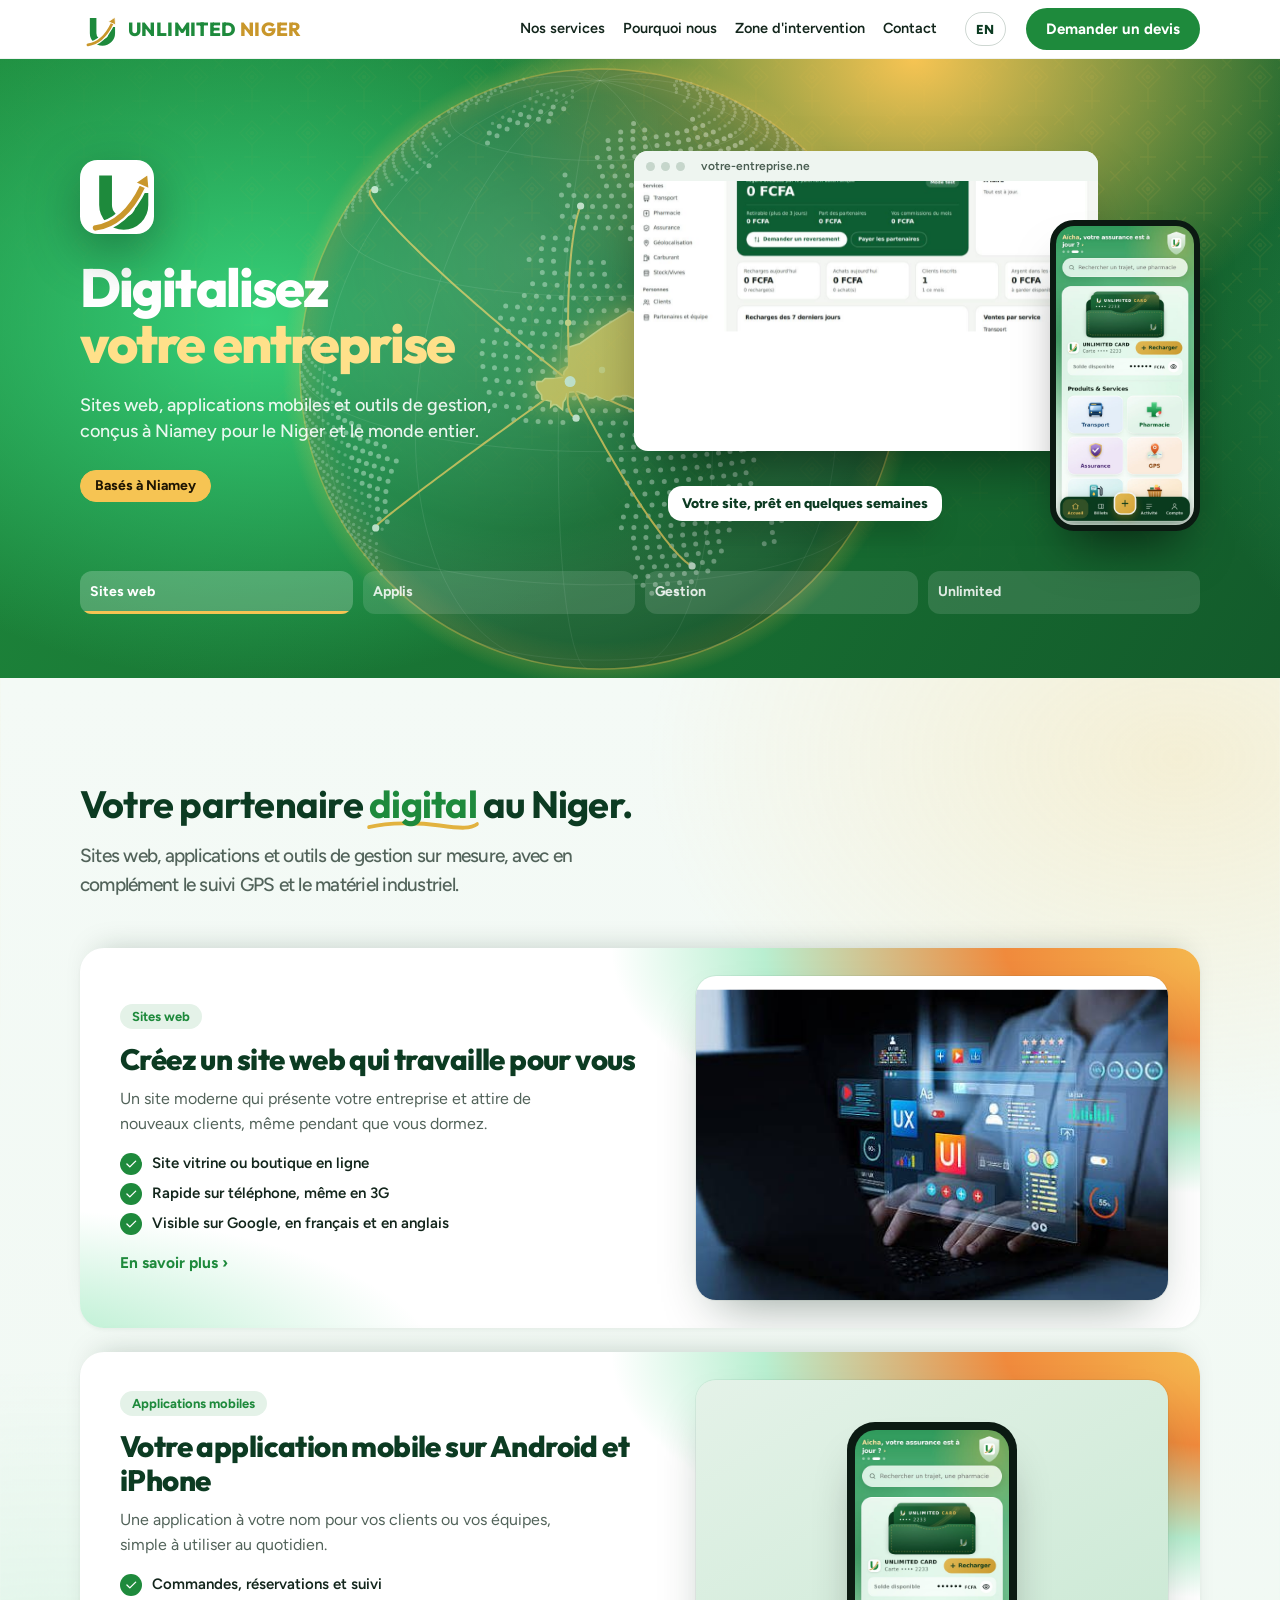
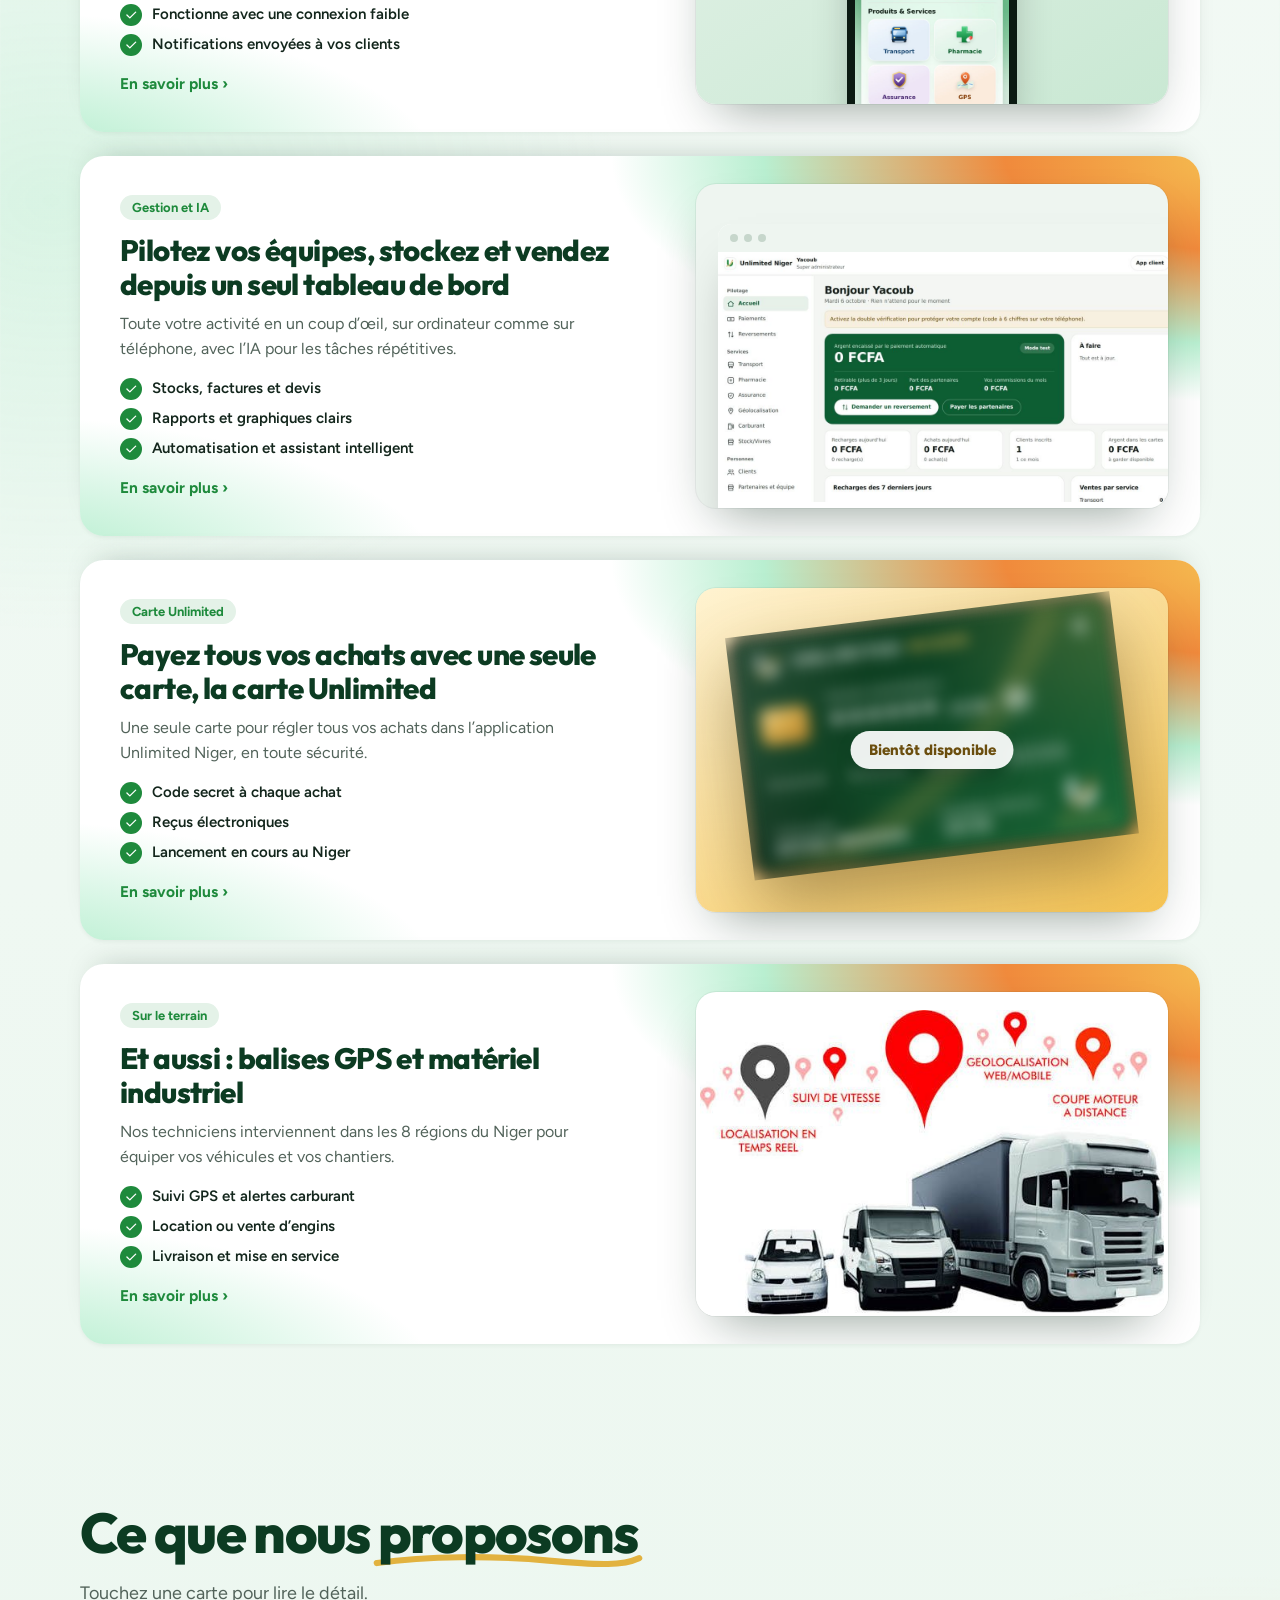
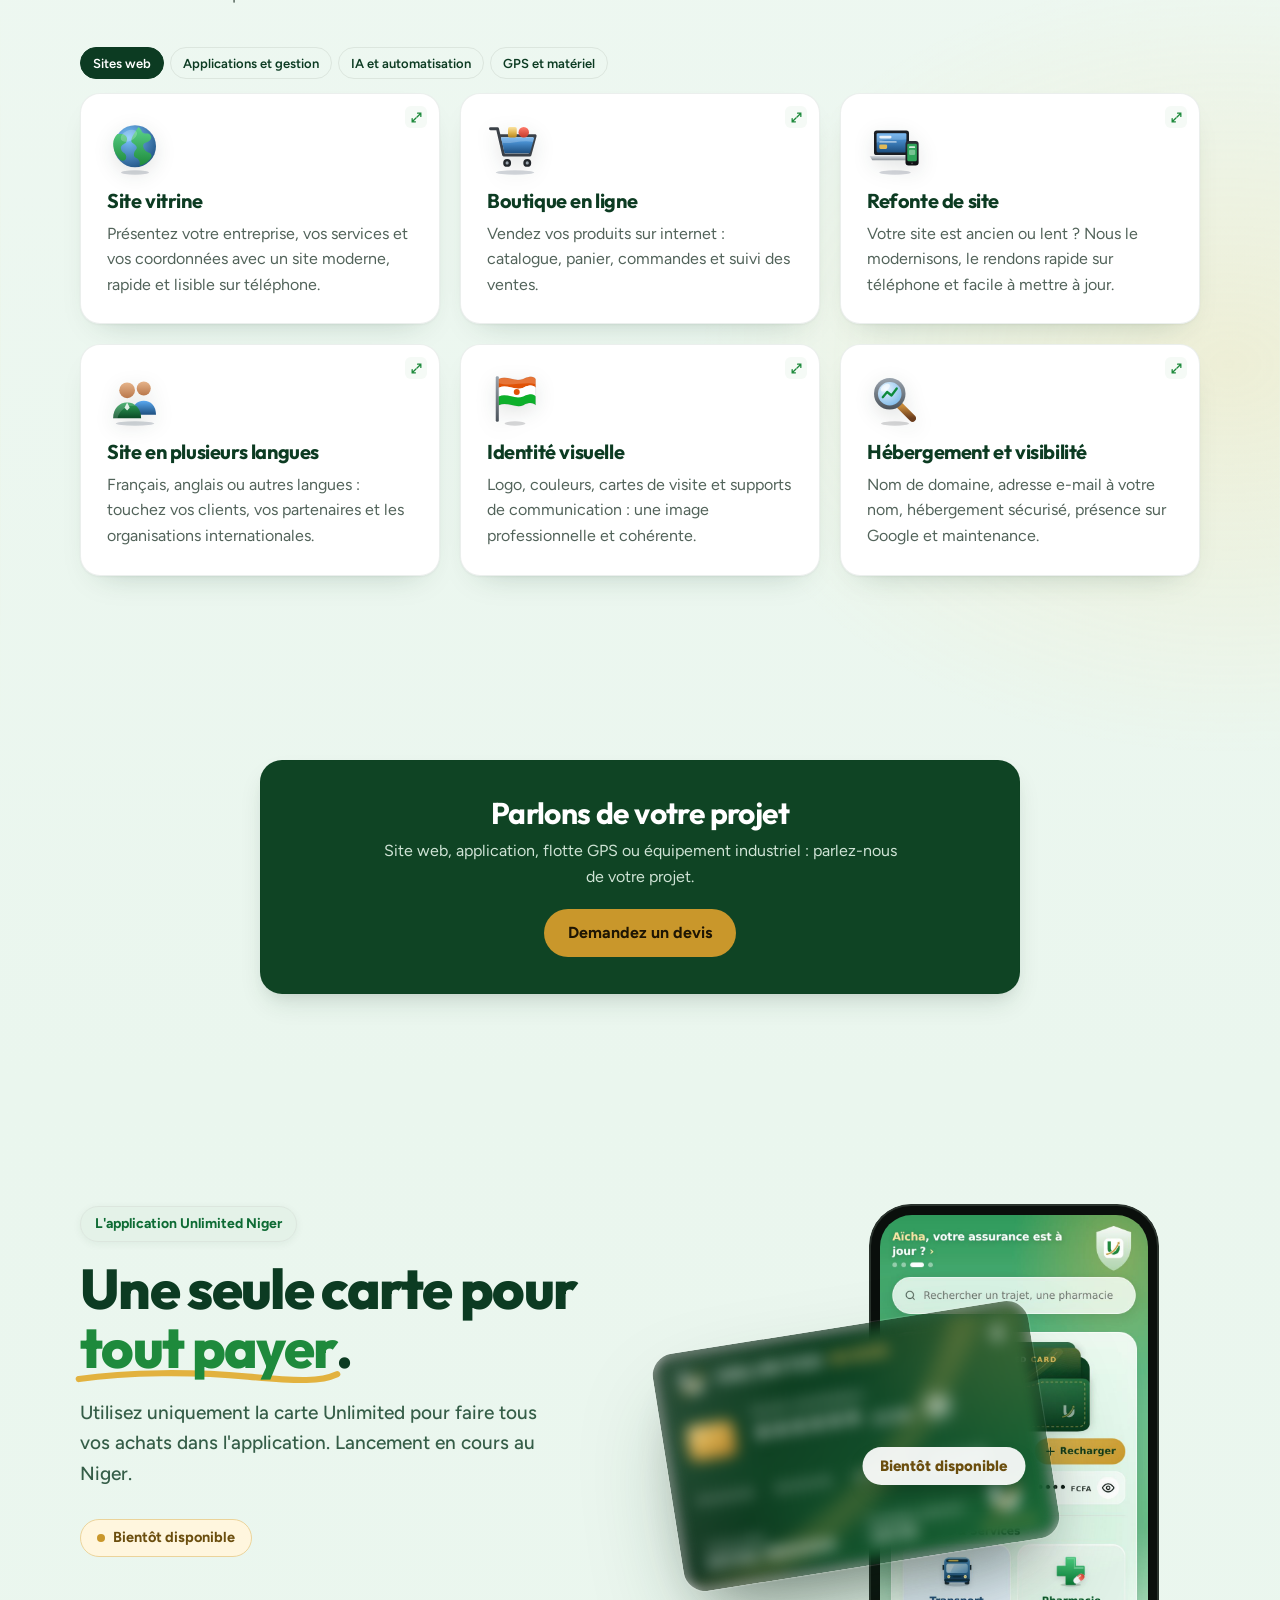
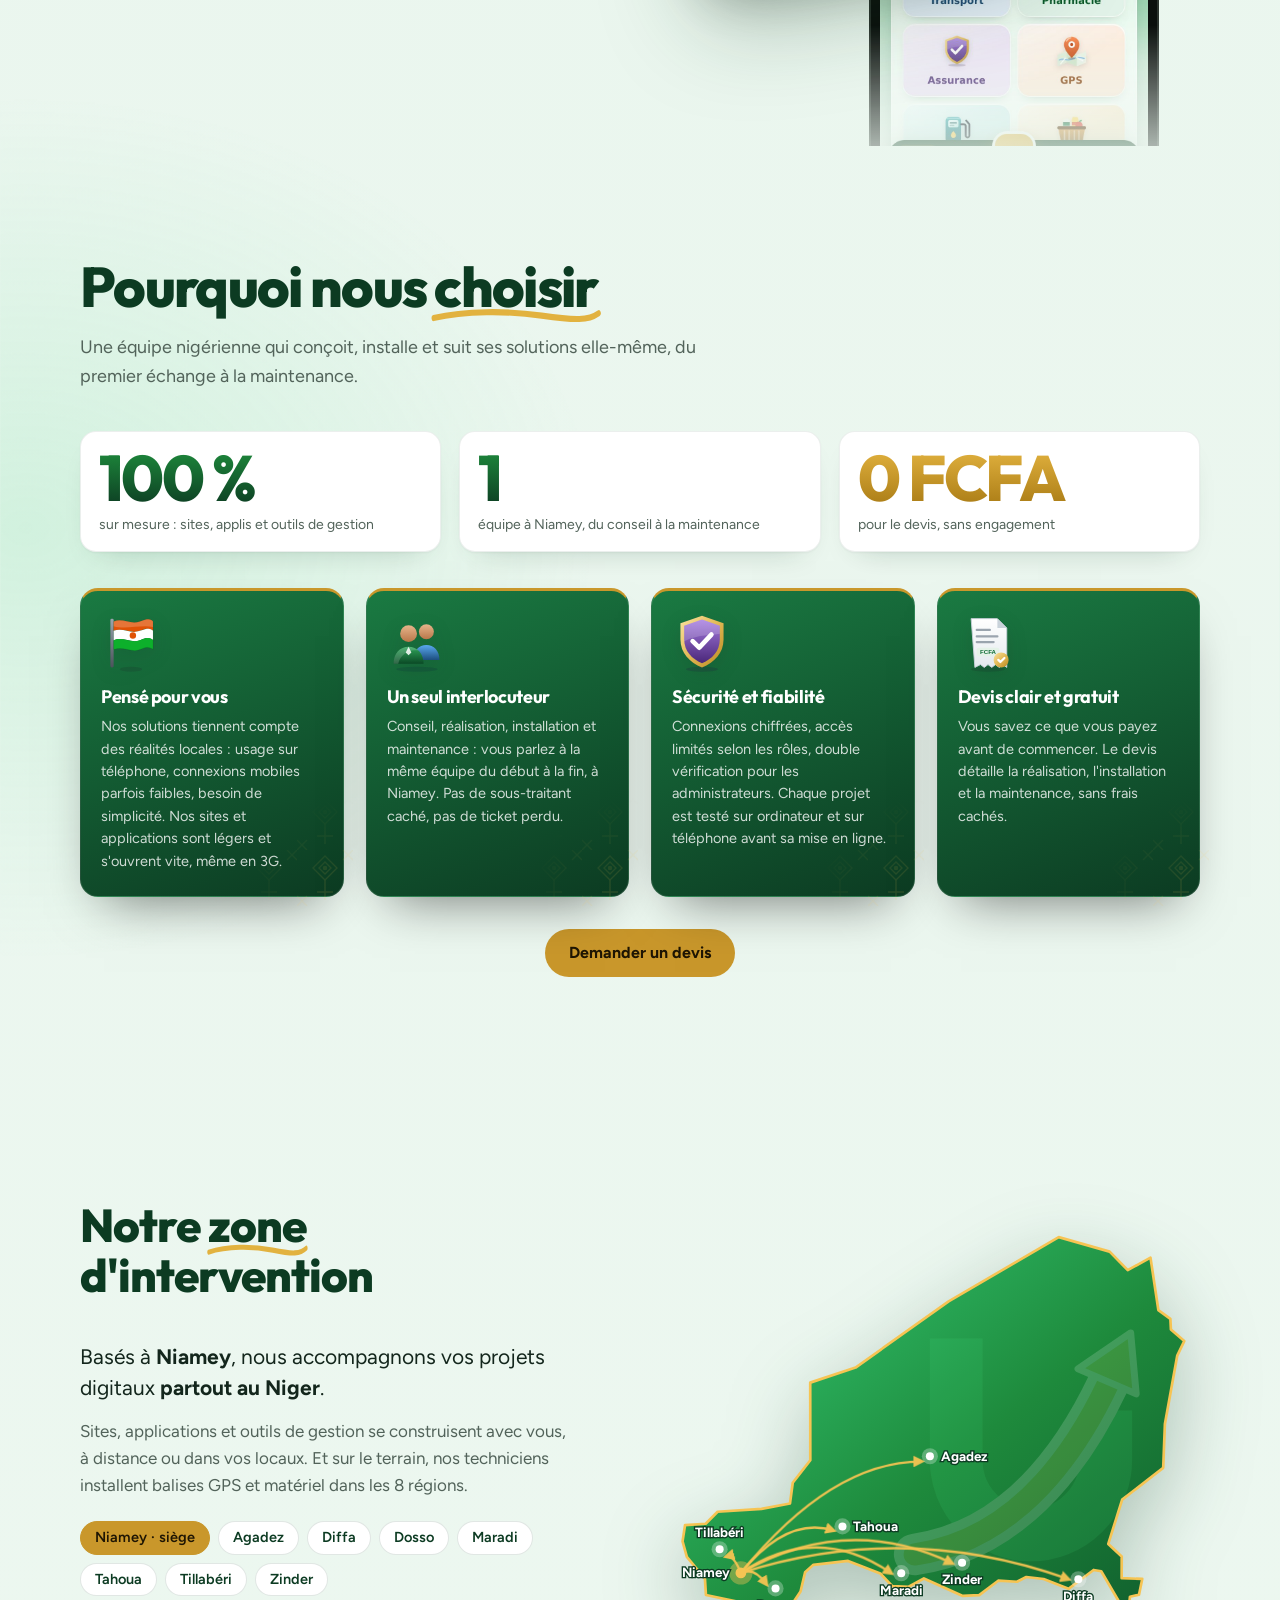
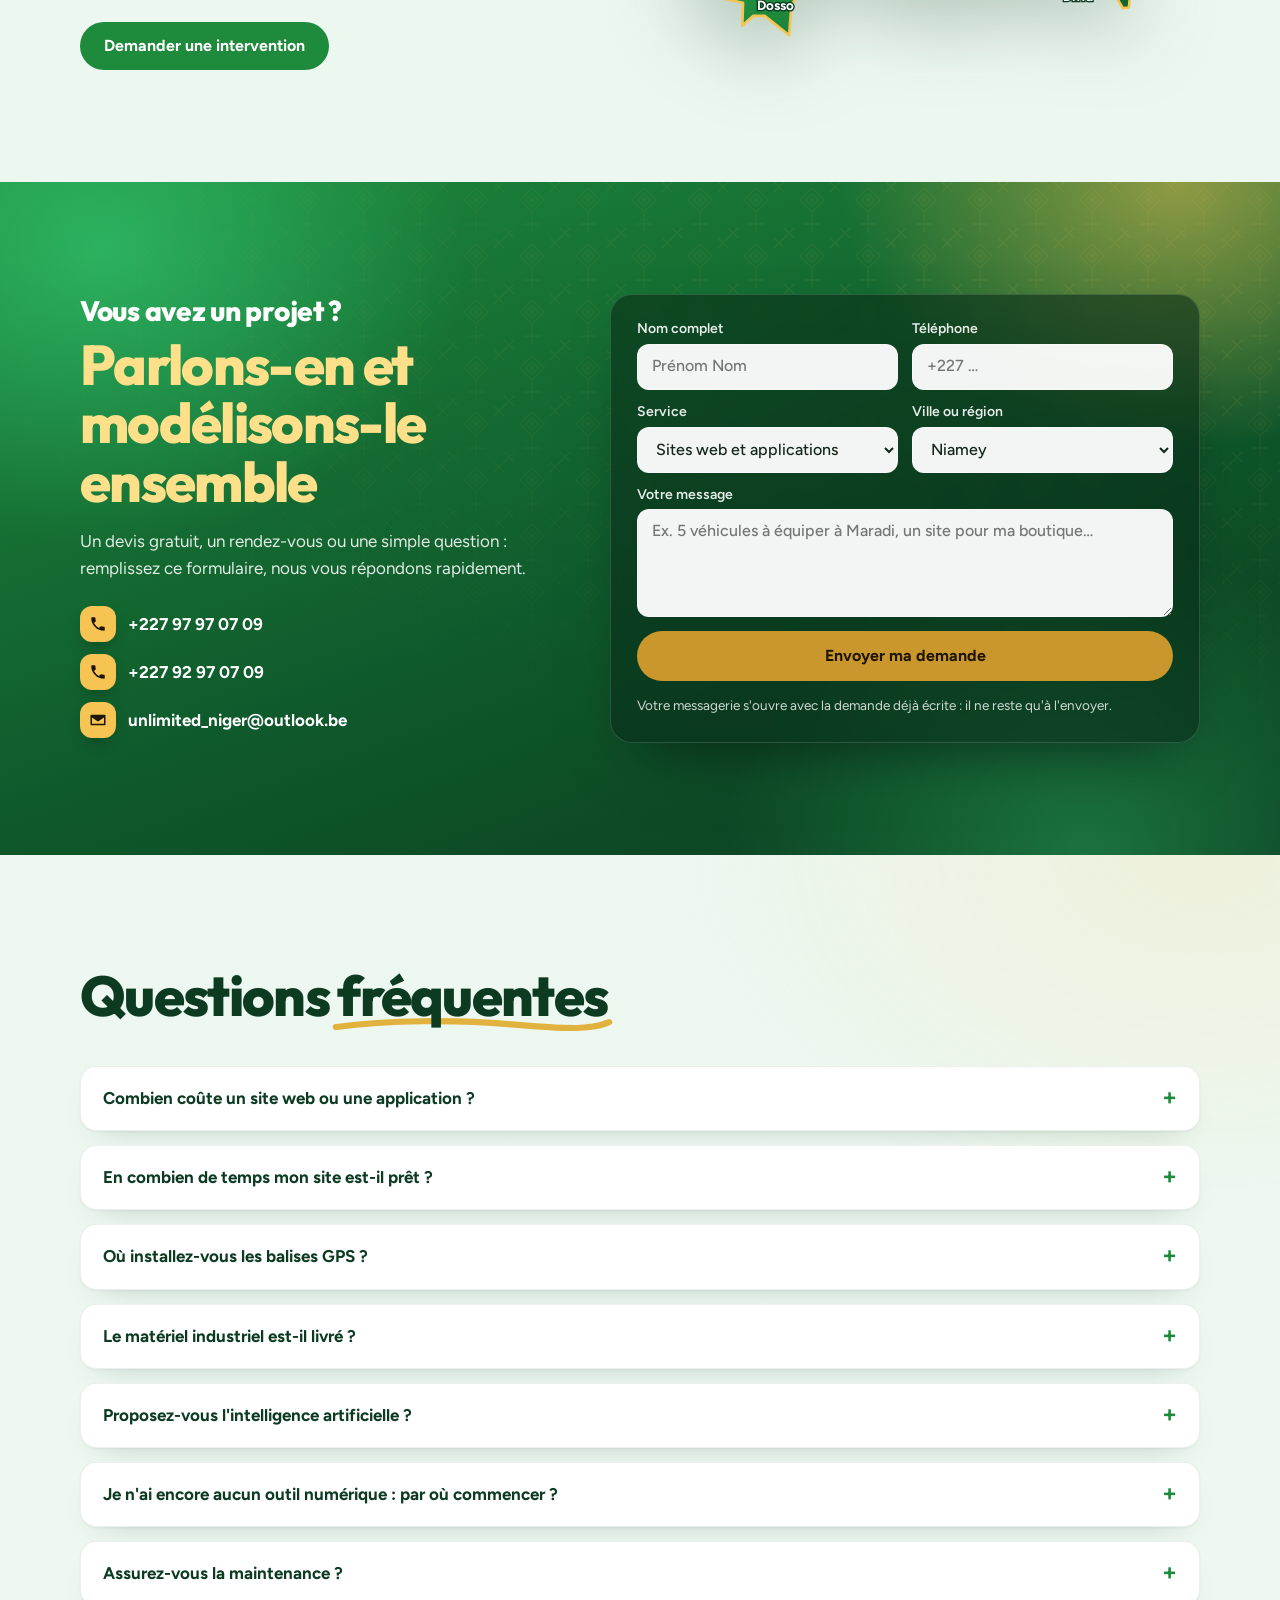
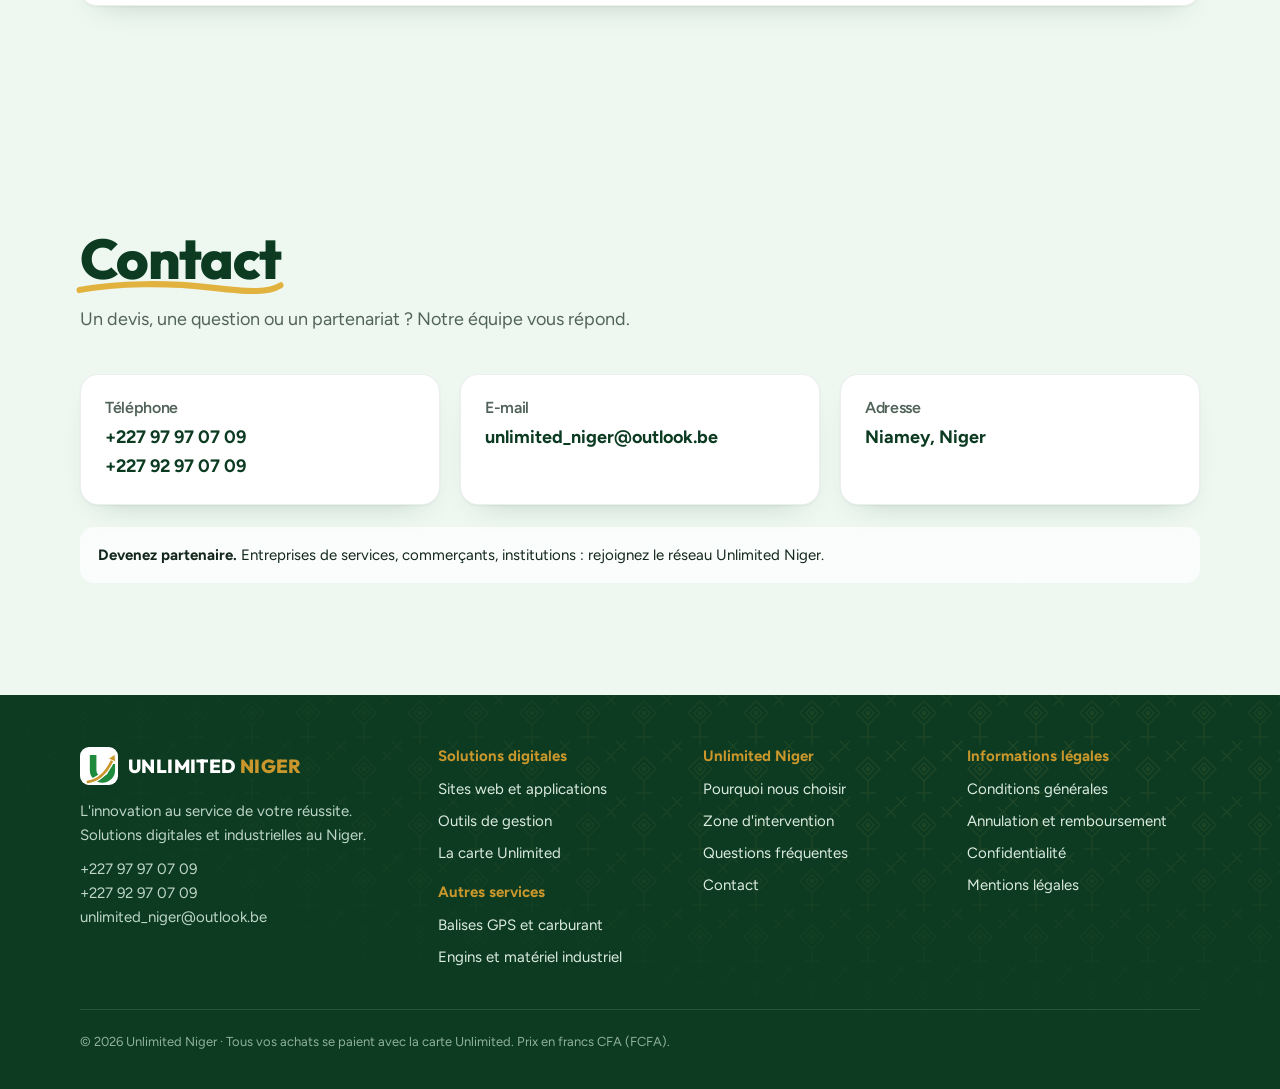
==== commit f0d4a61b: "Add files via upload" ====
--- a/index.html
+++ b/index.html
@@ -11,7 +11,7 @@
 <meta property="og:url" content="https://unlimitedniger.com/">
 <link rel="preconnect" href="https://fonts.googleapis.com"><link rel="preconnect" href="https://fonts.gstatic.com" crossorigin>
 <link href="https://fonts.googleapis.com/css2?family=Outfit:wght@500;600;700;800&family=Figtree:wght@400;500;600;700&display=swap" rel="stylesheet">
-<link rel="stylesheet" href="style.css?v=b9532b7e">
+<link rel="stylesheet" href="style.css?v=fe494202">
 <script>document.documentElement.classList.add('js')</script>
 </head>
 <body>
@@ -43,7 +43,7 @@
 
 <section class="hx hx3" aria-label="Unlimited Niger, solutions digitales">
   <div class="hx-bg" aria-hidden="true"></div>
-  <svg class="hx-map wmap" viewBox="0 0 1000 414" aria-hidden="true" focusable="false"><path class="wm-dots" d="M255.5 4.5h0M264.5 4.5h0M273.4 4.5h0M282.4 4.5h0M291.4 4.5h0M300.3 4.5h0M309.3 4.5h0M318.3 4.5h0M327.2 4.5h0M336.2 4.5h0M345.2 4.5h0M354.1 4.5h0M363.1 4.5h0M372.1 4.5h0M381.0 4.5h0M730.7 4.5h0M739.7 4.5h0M748.6 4.5h0M757.6 4.5h0M766.6 4.5h0M775.5 4.5h0M784.5 4.5h0M793.4 4.5h0M802.4 4.5h0M811.4 4.5h0M820.3 4.5h0M829.3 4.5h0M838.3 4.5h0M847.2 4.5h0M856.2 4.5h0M40.3 13.4h0M49.3 13.4h0M58.3 13.4h0M67.2 13.4h0M76.2 13.4h0M85.2 13.4h0M94.1 13.4h0M103.1 13.4h0M112.1 13.4h0M121.0 13.4h0M130.0 13.4h0M255.5 13.4h0M264.5 13.4h0M273.4 13.4h0M282.4 13.4h0M291.4 13.4h0M300.3 13.4h0M309.3 13.4h0M318.3 13.4h0M327.2 13.4h0M336.2 13.4h0M345.2 13.4h0M354.1 13.4h0M363.1 13.4h0M372.1 13.4h0M703.8 13.4h0M712.8 13.4h0M721.7 13.4h0M730.7 13.4h0M739.7 13.4h0M748.6 13.4h0M757.6 13.4h0M766.6 13.4h0M775.5 13.4h0M784.5 13.4h0M793.4 13.4h0M802.4 13.4h0M811.4 13.4h0M820.3 13.4h0M829.3 13.4h0M838.3 13.4h0M847.2 13.4h0M856.2 13.4h0M865.2 13.4h0M874.1 13.4h0M883.1 13.4h0M892.1 13.4h0M901.0 13.4h0M910.0 13.4h0M919.0 13.4h0M927.9 13.4h0M936.9 13.4h0M945.9 13.4h0M954.8 13.4h0M4.5 22.4h0M13.4 22.4h0M22.4 22.4h0M31.4 22.4h0M40.3 22.4h0M49.3 22.4h0M58.3 22.4h0M67.2 22.4h0M76.2 22.4h0M85.2 22.4h0M94.1 22.4h0M103.1 22.4h0M112.1 22.4h0M121.0 22.4h0M130.0 22.4h0M139.0 22.4h0M147.9 22.4h0M156.9 22.4h0M264.5 22.4h0M273.4 22.4h0M282.4 22.4h0M291.4 22.4h0M300.3 22.4h0M309.3 22.4h0M318.3 22.4h0M327.2 22.4h0M336.2 22.4h0M345.2 22.4h0M506.6 22.4h0M515.5 22.4h0M524.5 22.4h0M533.4 22.4h0M542.4 22.4h0M551.4 22.4h0M560.3 22.4h0M569.3 22.4h0M676.9 22.4h0M685.9 22.4h0M694.8 22.4h0M703.8 22.4h0M712.8 22.4h0M721.7 22.4h0M730.7 22.4h0M739.7 22.4h0M748.6 22.4h0M757.6 22.4h0M766.6 22.4h0M775.5 22.4h0M784.5 22.4h0M793.4 22.4h0M802.4 22.4h0M811.4 22.4h0M820.3 22.4h0M829.3 22.4h0M838.3 22.4h0M847.2 22.4h0M856.2 22.4h0M865.2 22.4h0M874.1 22.4h0M883.1 22.4h0M892.1 22.4h0M901.0 22.4h0M910.0 22.4h0M919.0 22.4h0M927.9 22.4h0M936.9 22.4h0M945.9 22.4h0M954.8 22.4h0M963.8 22.4h0M972.8 22.4h0M981.7 22.4h0M990.7 22.4h0M999.7 22.4h0M4.5 31.4h0M13.4 31.4h0M22.4 31.4h0M31.4 31.4h0M40.3 31.4h0M49.3 31.4h0M58.3 31.4h0M67.2 31.4h0M76.2 31.4h0M85.2 31.4h0M94.1 31.4h0M103.1 31.4h0M112.1 31.4h0M121.0 31.4h0M130.0 31.4h0M139.0 31.4h0M147.9 31.4h0M156.9 31.4h0M273.4 31.4h0M282.4 31.4h0M291.4 31.4h0M300.3 31.4h0M309.3 31.4h0M318.3 31.4h0M327.2 31.4h0M488.6 31.4h0M497.6 31.4h0M506.6 31.4h0M515.5 31.4h0M524.5 31.4h0M533.4 31.4h0M542.4 31.4h0M551.4 31.4h0M560.3 31.4h0M569.3 31.4h0M578.3 31.4h0M587.2 31.4h0M596.2 31.4h0M605.2 31.4h0M614.1 31.4h0M623.1 31.4h0M632.1 31.4h0M641.0 31.4h0M650.0 31.4h0M659.0 31.4h0M667.9 31.4h0M676.9 31.4h0M685.9 31.4h0M694.8 31.4h0M703.8 31.4h0M712.8 31.4h0M721.7 31.4h0M730.7 31.4h0M739.7 31.4h0M748.6 31.4h0M757.6 31.4h0M766.6 31.4h0M775.5 31.4h0M784.5 31.4h0M793.4 31.4h0M802.4 31.4h0M811.4 31.4h0M820.3 31.4h0M829.3 31.4h0M838.3 31.4h0M847.2 31.4h0M856.2 31.4h0M865.2 31.4h0M874.1 31.4h0M883.1 31.4h0M892.1 31.4h0M901.0 31.4h0M910.0 31.4h0M919.0 31.4h0M927.9 31.4h0M936.9 31.4h0M945.9 31.4h0M954.8 31.4h0M963.8 31.4h0M972.8 31.4h0M981.7 31.4h0M990.7 31.4h0M999.7 31.4h0M4.5 40.3h0M13.4 40.3h0M22.4 40.3h0M31.4 40.3h0M40.3 40.3h0M49.3 40.3h0M58.3 40.3h0M67.2 40.3h0M76.2 40.3h0M85.2 40.3h0M94.1 40.3h0M103.1 40.3h0M112.1 40.3h0M121.0 40.3h0M130.0 40.3h0M139.0 40.3h0M147.9 40.3h0M156.9 40.3h0M165.9 40.3h0M282.4 40.3h0M291.4 40.3h0M300.3 40.3h0M309.3 40.3h0M479.7 40.3h0M488.6 40.3h0M497.6 40.3h0M506.6 40.3h0M515.5 40.3h0M524.5 40.3h0M533.4 40.3h0M542.4 40.3h0M551.4 40.3h0M560.3 40.3h0M569.3 40.3h0M578.3 40.3h0M587.2 40.3h0M596.2 40.3h0M605.2 40.3h0M614.1 40.3h0M623.1 40.3h0M632.1 40.3h0M641.0 40.3h0M650.0 40.3h0M659.0 40.3h0M667.9 40.3h0M676.9 40.3h0M685.9 40.3h0M694.8 40.3h0M703.8 40.3h0M712.8 40.3h0M721.7 40.3h0M730.7 40.3h0M739.7 40.3h0M748.6 40.3h0M757.6 40.3h0M766.6 40.3h0M775.5 40.3h0M784.5 40.3h0M793.4 40.3h0M802.4 40.3h0M811.4 40.3h0M820.3 40.3h0M829.3 40.3h0M838.3 40.3h0M847.2 40.3h0M856.2 40.3h0M865.2 40.3h0M874.1 40.3h0M883.1 40.3h0M892.1 40.3h0M901.0 40.3h0M910.0 40.3h0M919.0 40.3h0M927.9 40.3h0M936.9 40.3h0M945.9 40.3h0M954.8 40.3h0M963.8 40.3h0M972.8 40.3h0M981.7 40.3h0M990.7 40.3h0M999.7 40.3h0M4.5 49.3h0M13.4 49.3h0M22.4 49.3h0M31.4 49.3h0M40.3 49.3h0M49.3 49.3h0M58.3 49.3h0M67.2 49.3h0M76.2 49.3h0M85.2 49.3h0M94.1 49.3h0M103.1 49.3h0M112.1 49.3h0M121.0 49.3h0M130.0 49.3h0M139.0 49.3h0M201.7 49.3h0M210.7 49.3h0M291.4 49.3h0M300.3 49.3h0M470.7 49.3h0M479.7 49.3h0M488.6 49.3h0M497.6 49.3h0M506.6 49.3h0M515.5 49.3h0M524.5 49.3h0M533.4 49.3h0M542.4 49.3h0M551.4 49.3h0M560.3 49.3h0M569.3 49.3h0M578.3 49.3h0M587.2 49.3h0M596.2 49.3h0M605.2 49.3h0M614.1 49.3h0M623.1 49.3h0M632.1 49.3h0M641.0 49.3h0M650.0 49.3h0M659.0 49.3h0M667.9 49.3h0M676.9 49.3h0M685.9 49.3h0M694.8 49.3h0M703.8 49.3h0M712.8 49.3h0M721.7 49.3h0M730.7 49.3h0M739.7 49.3h0M748.6 49.3h0M757.6 49.3h0M766.6 49.3h0M775.5 49.3h0M784.5 49.3h0M793.4 49.3h0M802.4 49.3h0M811.4 49.3h0M820.3 49.3h0M829.3 49.3h0M838.3 49.3h0M847.2 49.3h0M856.2 49.3h0M865.2 49.3h0M874.1 49.3h0M883.1 49.3h0M892.1 49.3h0M901.0 49.3h0M910.0 49.3h0M919.0 49.3h0M927.9 49.3h0M936.9 49.3h0M945.9 49.3h0M954.8 49.3h0M963.8 49.3h0M972.8 49.3h0M981.7 49.3h0M990.7 49.3h0M999.7 49.3h0M4.5 58.3h0M13.4 58.3h0M22.4 58.3h0M31.4 58.3h0M40.3 58.3h0M49.3 58.3h0M58.3 58.3h0M67.2 58.3h0M76.2 58.3h0M85.2 58.3h0M94.1 58.3h0M103.1 58.3h0M112.1 58.3h0M121.0 58.3h0M183.8 58.3h0M192.8 58.3h0M201.7 58.3h0M210.7 58.3h0M219.7 58.3h0M228.6 58.3h0M470.7 58.3h0M479.7 58.3h0M488.6 58.3h0M497.6 58.3h0M506.6 58.3h0M515.5 58.3h0M524.5 58.3h0M533.4 58.3h0M542.4 58.3h0M551.4 58.3h0M560.3 58.3h0M569.3 58.3h0M578.3 58.3h0M587.2 58.3h0M596.2 58.3h0M605.2 58.3h0M614.1 58.3h0M623.1 58.3h0M632.1 58.3h0M641.0 58.3h0M650.0 58.3h0M659.0 58.3h0M667.9 58.3h0M676.9 58.3h0M685.9 58.3h0M694.8 58.3h0M703.8 58.3h0M712.8 58.3h0M721.7 58.3h0M730.7 58.3h0M739.7 58.3h0M748.6 58.3h0M757.6 58.3h0M766.6 58.3h0M775.5 58.3h0M784.5 58.3h0M793.4 58.3h0M802.4 58.3h0M811.4 58.3h0M820.3 58.3h0M829.3 58.3h0M838.3 58.3h0M847.2 58.3h0M856.2 58.3h0M865.2 58.3h0M874.1 58.3h0M883.1 58.3h0M892.1 58.3h0M901.0 58.3h0M910.0 58.3h0M919.0 58.3h0M927.9 58.3h0M981.7 58.3h0M990.7 58.3h0M999.7 58.3h0M4.5 67.2h0M13.4 67.2h0M22.4 67.2h0M31.4 67.2h0M40.3 67.2h0M49.3 67.2h0M58.3 67.2h0M67.2 67.2h0M76.2 67.2h0M85.2 67.2h0M94.1 67.2h0M103.1 67.2h0M112.1 67.2h0M121.0 67.2h0M130.0 67.2h0M139.0 67.2h0M147.9 67.2h0M156.9 67.2h0M183.8 67.2h0M192.8 67.2h0M201.7 67.2h0M210.7 67.2h0M219.7 67.2h0M228.6 67.2h0M237.6 67.2h0M434.8 67.2h0M479.7 67.2h0M488.6 67.2h0M497.6 67.2h0M506.6 67.2h0M515.5 67.2h0M524.5 67.2h0M533.4 67.2h0M542.4 67.2h0M551.4 67.2h0M560.3 67.2h0M569.3 67.2h0M578.3 67.2h0M587.2 67.2h0M596.2 67.2h0M605.2 67.2h0M614.1 67.2h0M623.1 67.2h0M632.1 67.2h0M641.0 67.2h0M650.0 67.2h0M659.0 67.2h0M667.9 67.2h0M676.9 67.2h0M685.9 67.2h0M694.8 67.2h0M703.8 67.2h0M712.8 67.2h0M721.7 67.2h0M730.7 67.2h0M739.7 67.2h0M748.6 67.2h0M757.6 67.2h0M766.6 67.2h0M775.5 67.2h0M784.5 67.2h0M793.4 67.2h0M802.4 67.2h0M811.4 67.2h0M820.3 67.2h0M829.3 67.2h0M838.3 67.2h0M847.2 67.2h0M856.2 67.2h0M865.2 67.2h0M874.1 67.2h0M883.1 67.2h0M892.1 67.2h0M901.0 67.2h0M910.0 67.2h0M919.0 67.2h0M981.7 67.2h0M990.7 67.2h0M999.7 67.2h0M4.5 76.2h0M13.4 76.2h0M22.4 76.2h0M31.4 76.2h0M40.3 76.2h0M49.3 76.2h0M58.3 76.2h0M67.2 76.2h0M76.2 76.2h0M85.2 76.2h0M94.1 76.2h0M103.1 76.2h0M112.1 76.2h0M121.0 76.2h0M130.0 76.2h0M139.0 76.2h0M147.9 76.2h0M156.9 76.2h0M165.9 76.2h0M183.8 76.2h0M192.8 76.2h0M201.7 76.2h0M210.7 76.2h0M219.7 76.2h0M228.6 76.2h0M237.6 76.2h0M246.6 76.2h0M443.8 76.2h0M470.7 76.2h0M479.7 76.2h0M488.6 76.2h0M497.6 76.2h0M506.6 76.2h0M515.5 76.2h0M524.5 76.2h0M533.4 76.2h0M542.4 76.2h0M551.4 76.2h0M560.3 76.2h0M569.3 76.2h0M578.3 76.2h0M587.2 76.2h0M596.2 76.2h0M605.2 76.2h0M614.1 76.2h0M623.1 76.2h0M632.1 76.2h0M641.0 76.2h0M650.0 76.2h0M659.0 76.2h0M667.9 76.2h0M676.9 76.2h0M685.9 76.2h0M694.8 76.2h0M703.8 76.2h0M712.8 76.2h0M721.7 76.2h0M730.7 76.2h0M739.7 76.2h0M748.6 76.2h0M757.6 76.2h0M766.6 76.2h0M775.5 76.2h0M784.5 76.2h0M793.4 76.2h0M802.4 76.2h0M811.4 76.2h0M820.3 76.2h0M829.3 76.2h0M838.3 76.2h0M847.2 76.2h0M856.2 76.2h0M865.2 76.2h0M874.1 76.2h0M883.1 76.2h0M892.1 76.2h0M901.0 76.2h0M910.0 76.2h0M919.0 76.2h0M927.9 76.2h0M990.7 76.2h0M13.4 85.2h0M22.4 85.2h0M31.4 85.2h0M40.3 85.2h0M49.3 85.2h0M58.3 85.2h0M67.2 85.2h0M76.2 85.2h0M85.2 85.2h0M94.1 85.2h0M103.1 85.2h0M112.1 85.2h0M121.0 85.2h0M130.0 85.2h0M139.0 85.2h0M147.9 85.2h0M156.9 85.2h0M165.9 85.2h0M174.8 85.2h0M183.8 85.2h0M192.8 85.2h0M201.7 85.2h0M210.7 85.2h0M219.7 85.2h0M228.6 85.2h0M237.6 85.2h0M246.6 85.2h0M434.8 85.2h0M452.8 85.2h0M461.7 85.2h0M470.7 85.2h0M479.7 85.2h0M488.6 85.2h0M497.6 85.2h0M506.6 85.2h0M515.5 85.2h0M524.5 85.2h0M533.4 85.2h0M542.4 85.2h0M551.4 85.2h0M560.3 85.2h0M569.3 85.2h0M578.3 85.2h0M587.2 85.2h0M596.2 85.2h0M605.2 85.2h0M614.1 85.2h0M623.1 85.2h0M632.1 85.2h0M641.0 85.2h0M650.0 85.2h0M659.0 85.2h0M667.9 85.2h0M676.9 85.2h0M685.9 85.2h0M694.8 85.2h0M703.8 85.2h0M712.8 85.2h0M721.7 85.2h0M730.7 85.2h0M739.7 85.2h0M748.6 85.2h0M757.6 85.2h0M766.6 85.2h0M775.5 85.2h0M784.5 85.2h0M793.4 85.2h0M802.4 85.2h0M811.4 85.2h0M820.3 85.2h0M829.3 85.2h0M838.3 85.2h0M847.2 85.2h0M856.2 85.2h0M865.2 85.2h0M874.1 85.2h0M883.1 85.2h0M892.1 85.2h0M901.0 85.2h0M910.0 85.2h0M919.0 85.2h0M927.9 85.2h0M31.4 94.1h0M40.3 94.1h0M49.3 94.1h0M58.3 94.1h0M67.2 94.1h0M76.2 94.1h0M85.2 94.1h0M94.1 94.1h0M103.1 94.1h0M112.1 94.1h0M121.0 94.1h0M130.0 94.1h0M139.0 94.1h0M147.9 94.1h0M156.9 94.1h0M165.9 94.1h0M174.8 94.1h0M183.8 94.1h0M192.8 94.1h0M201.7 94.1h0M210.7 94.1h0M219.7 94.1h0M228.6 94.1h0M237.6 94.1h0M434.8 94.1h0M443.8 94.1h0M452.8 94.1h0M461.7 94.1h0M470.7 94.1h0M479.7 94.1h0M488.6 94.1h0M497.6 94.1h0M506.6 94.1h0M515.5 94.1h0M524.5 94.1h0M533.4 94.1h0M542.4 94.1h0M551.4 94.1h0M560.3 94.1h0M569.3 94.1h0M578.3 94.1h0M587.2 94.1h0M596.2 94.1h0M605.2 94.1h0M614.1 94.1h0M623.1 94.1h0M632.1 94.1h0M641.0 94.1h0M650.0 94.1h0M659.0 94.1h0M667.9 94.1h0M676.9 94.1h0M685.9 94.1h0M694.8 94.1h0M703.8 94.1h0M712.8 94.1h0M721.7 94.1h0M730.7 94.1h0M739.7 94.1h0M748.6 94.1h0M757.6 94.1h0M766.6 94.1h0M775.5 94.1h0M784.5 94.1h0M793.4 94.1h0M802.4 94.1h0M811.4 94.1h0M820.3 94.1h0M829.3 94.1h0M838.3 94.1h0M847.2 94.1h0M856.2 94.1h0M865.2 94.1h0M874.1 94.1h0M883.1 94.1h0M892.1 94.1h0M901.0 94.1h0M910.0 94.1h0M919.0 94.1h0M927.9 94.1h0M22.4 103.1h0M31.4 103.1h0M40.3 103.1h0M49.3 103.1h0M58.3 103.1h0M67.2 103.1h0M76.2 103.1h0M85.2 103.1h0M94.1 103.1h0M103.1 103.1h0M112.1 103.1h0M121.0 103.1h0M130.0 103.1h0M139.0 103.1h0M147.9 103.1h0M156.9 103.1h0M165.9 103.1h0M174.8 103.1h0M183.8 103.1h0M192.8 103.1h0M201.7 103.1h0M210.7 103.1h0M219.7 103.1h0M443.8 103.1h0M452.8 103.1h0M461.7 103.1h0M470.7 103.1h0M479.7 103.1h0M488.6 103.1h0M497.6 103.1h0M506.6 103.1h0M515.5 103.1h0M524.5 103.1h0M533.4 103.1h0M542.4 103.1h0M551.4 103.1h0M560.3 103.1h0M569.3 103.1h0M578.3 103.1h0M587.2 103.1h0M596.2 103.1h0M605.2 103.1h0M614.1 103.1h0M623.1 103.1h0M632.1 103.1h0M641.0 103.1h0M650.0 103.1h0M659.0 103.1h0M667.9 103.1h0M676.9 103.1h0M685.9 103.1h0M694.8 103.1h0M703.8 103.1h0M712.8 103.1h0M721.7 103.1h0M730.7 103.1h0M739.7 103.1h0M748.6 103.1h0M757.6 103.1h0M766.6 103.1h0M775.5 103.1h0M784.5 103.1h0M793.4 103.1h0M802.4 103.1h0M811.4 103.1h0M820.3 103.1h0M829.3 103.1h0M838.3 103.1h0M847.2 103.1h0M856.2 103.1h0M865.2 103.1h0M874.1 103.1h0M883.1 103.1h0M892.1 103.1h0M901.0 103.1h0M910.0 103.1h0M919.0 103.1h0M936.9 103.1h0M22.4 112.1h0M31.4 112.1h0M40.3 112.1h0M49.3 112.1h0M58.3 112.1h0M67.2 112.1h0M76.2 112.1h0M85.2 112.1h0M94.1 112.1h0M103.1 112.1h0M112.1 112.1h0M121.0 112.1h0M130.0 112.1h0M139.0 112.1h0M147.9 112.1h0M156.9 112.1h0M165.9 112.1h0M174.8 112.1h0M183.8 112.1h0M192.8 112.1h0M201.7 112.1h0M425.9 112.1h0M434.8 112.1h0M443.8 112.1h0M452.8 112.1h0M497.6 112.1h0M506.6 112.1h0M515.5 112.1h0M524.5 112.1h0M533.4 112.1h0M542.4 112.1h0M551.4 112.1h0M560.3 112.1h0M569.3 112.1h0M578.3 112.1h0M587.2 112.1h0M596.2 112.1h0M605.2 112.1h0M614.1 112.1h0M623.1 112.1h0M632.1 112.1h0M641.0 112.1h0M650.0 112.1h0M659.0 112.1h0M667.9 112.1h0M676.9 112.1h0M685.9 112.1h0M694.8 112.1h0M703.8 112.1h0M712.8 112.1h0M721.7 112.1h0M730.7 112.1h0M739.7 112.1h0M748.6 112.1h0M757.6 112.1h0M766.6 112.1h0M775.5 112.1h0M784.5 112.1h0M793.4 112.1h0M802.4 112.1h0M811.4 112.1h0M820.3 112.1h0M829.3 112.1h0M838.3 112.1h0M847.2 112.1h0M856.2 112.1h0M865.2 112.1h0M874.1 112.1h0M883.1 112.1h0M892.1 112.1h0M901.0 112.1h0M910.0 112.1h0M22.4 121.0h0M31.4 121.0h0M40.3 121.0h0M49.3 121.0h0M58.3 121.0h0M67.2 121.0h0M76.2 121.0h0M85.2 121.0h0M94.1 121.0h0M103.1 121.0h0M112.1 121.0h0M121.0 121.0h0M130.0 121.0h0M139.0 121.0h0M147.9 121.0h0M156.9 121.0h0M165.9 121.0h0M174.8 121.0h0M183.8 121.0h0M192.8 121.0h0M416.9 121.0h0M425.9 121.0h0M434.8 121.0h0M443.8 121.0h0M524.5 121.0h0M533.4 121.0h0M542.4 121.0h0M551.4 121.0h0M560.3 121.0h0M569.3 121.0h0M578.3 121.0h0M587.2 121.0h0M596.2 121.0h0M605.2 121.0h0M614.1 121.0h0M623.1 121.0h0M632.1 121.0h0M641.0 121.0h0M650.0 121.0h0M659.0 121.0h0M667.9 121.0h0M676.9 121.0h0M685.9 121.0h0M694.8 121.0h0M703.8 121.0h0M712.8 121.0h0M721.7 121.0h0M730.7 121.0h0M739.7 121.0h0M748.6 121.0h0M757.6 121.0h0M766.6 121.0h0M775.5 121.0h0M784.5 121.0h0M793.4 121.0h0M802.4 121.0h0M811.4 121.0h0M820.3 121.0h0M829.3 121.0h0M838.3 121.0h0M847.2 121.0h0M856.2 121.0h0M865.2 121.0h0M874.1 121.0h0M883.1 121.0h0M892.1 121.0h0M927.9 121.0h0M31.4 130.0h0M40.3 130.0h0M49.3 130.0h0M58.3 130.0h0M67.2 130.0h0M76.2 130.0h0M85.2 130.0h0M94.1 130.0h0M103.1 130.0h0M112.1 130.0h0M121.0 130.0h0M130.0 130.0h0M139.0 130.0h0M147.9 130.0h0M156.9 130.0h0M165.9 130.0h0M174.8 130.0h0M183.8 130.0h0M416.9 130.0h0M425.9 130.0h0M434.8 130.0h0M443.8 130.0h0M569.3 130.0h0M578.3 130.0h0M587.2 130.0h0M596.2 130.0h0M605.2 130.0h0M614.1 130.0h0M623.1 130.0h0M632.1 130.0h0M641.0 130.0h0M650.0 130.0h0M659.0 130.0h0M667.9 130.0h0M676.9 130.0h0M685.9 130.0h0M694.8 130.0h0M703.8 130.0h0M712.8 130.0h0M721.7 130.0h0M730.7 130.0h0M739.7 130.0h0M748.6 130.0h0M757.6 130.0h0M766.6 130.0h0M775.5 130.0h0M784.5 130.0h0M793.4 130.0h0M802.4 130.0h0M811.4 130.0h0M820.3 130.0h0M829.3 130.0h0M838.3 130.0h0M847.2 130.0h0M856.2 130.0h0M865.2 130.0h0M892.1 130.0h0M919.0 130.0h0M927.9 130.0h0M40.3 139.0h0M49.3 139.0h0M58.3 139.0h0M67.2 139.0h0M76.2 139.0h0M85.2 139.0h0M94.1 139.0h0M103.1 139.0h0M112.1 139.0h0M121.0 139.0h0M130.0 139.0h0M139.0 139.0h0M147.9 139.0h0M156.9 139.0h0M165.9 139.0h0M174.8 139.0h0M425.9 139.0h0M434.8 139.0h0M443.8 139.0h0M452.8 139.0h0M461.7 139.0h0M470.7 139.0h0M479.7 139.0h0M578.3 139.0h0M587.2 139.0h0M596.2 139.0h0M605.2 139.0h0M614.1 139.0h0M623.1 139.0h0M632.1 139.0h0M641.0 139.0h0M650.0 139.0h0M659.0 139.0h0M667.9 139.0h0M676.9 139.0h0M685.9 139.0h0M694.8 139.0h0M703.8 139.0h0M712.8 139.0h0M721.7 139.0h0M730.7 139.0h0M739.7 139.0h0M748.6 139.0h0M757.6 139.0h0M766.6 139.0h0M775.5 139.0h0M784.5 139.0h0M793.4 139.0h0M802.4 139.0h0M811.4 139.0h0M820.3 139.0h0M829.3 139.0h0M838.3 139.0h0M847.2 139.0h0M856.2 139.0h0M910.0 139.0h0M919.0 139.0h0M49.3 147.9h0M58.3 147.9h0M67.2 147.9h0M76.2 147.9h0M85.2 147.9h0M94.1 147.9h0M103.1 147.9h0M112.1 147.9h0M121.0 147.9h0M130.0 147.9h0M139.0 147.9h0M147.9 147.9h0M156.9 147.9h0M165.9 147.9h0M425.9 147.9h0M434.8 147.9h0M443.8 147.9h0M452.8 147.9h0M461.7 147.9h0M470.7 147.9h0M479.7 147.9h0M488.6 147.9h0M497.6 147.9h0M569.3 147.9h0M578.3 147.9h0M587.2 147.9h0M596.2 147.9h0M605.2 147.9h0M614.1 147.9h0M623.1 147.9h0M632.1 147.9h0M641.0 147.9h0M650.0 147.9h0M659.0 147.9h0M667.9 147.9h0M676.9 147.9h0M685.9 147.9h0M694.8 147.9h0M703.8 147.9h0M712.8 147.9h0M721.7 147.9h0M730.7 147.9h0M739.7 147.9h0M748.6 147.9h0M757.6 147.9h0M766.6 147.9h0M775.5 147.9h0M784.5 147.9h0M793.4 147.9h0M802.4 147.9h0M811.4 147.9h0M820.3 147.9h0M829.3 147.9h0M838.3 147.9h0M847.2 147.9h0M856.2 147.9h0M865.2 147.9h0M901.0 147.9h0M58.3 156.9h0M67.2 156.9h0M76.2 156.9h0M85.2 156.9h0M94.1 156.9h0M103.1 156.9h0M112.1 156.9h0M121.0 156.9h0M130.0 156.9h0M165.9 156.9h0M416.9 156.9h0M425.9 156.9h0M434.8 156.9h0M443.8 156.9h0M452.8 156.9h0M461.7 156.9h0M470.7 156.9h0M479.7 156.9h0M488.6 156.9h0M497.6 156.9h0M506.6 156.9h0M515.5 156.9h0M524.5 156.9h0M533.4 156.9h0M542.4 156.9h0M551.4 156.9h0M560.3 156.9h0M569.3 156.9h0M578.3 156.9h0M587.2 156.9h0M596.2 156.9h0M605.2 156.9h0M614.1 156.9h0M632.1 156.9h0M641.0 156.9h0M650.0 156.9h0M659.0 156.9h0M667.9 156.9h0M676.9 156.9h0M685.9 156.9h0M694.8 156.9h0M703.8 156.9h0M712.8 156.9h0M721.7 156.9h0M730.7 156.9h0M739.7 156.9h0M748.6 156.9h0M757.6 156.9h0M766.6 156.9h0M775.5 156.9h0M784.5 156.9h0M793.4 156.9h0M802.4 156.9h0M811.4 156.9h0M820.3 156.9h0M829.3 156.9h0M838.3 156.9h0M847.2 156.9h0M856.2 156.9h0M865.2 156.9h0M76.2 165.9h0M85.2 165.9h0M94.1 165.9h0M103.1 165.9h0M112.1 165.9h0M407.9 165.9h0M416.9 165.9h0M425.9 165.9h0M434.8 165.9h0M443.8 165.9h0M452.8 165.9h0M461.7 165.9h0M470.7 165.9h0M479.7 165.9h0M488.6 165.9h0M497.6 165.9h0M506.6 165.9h0M515.5 165.9h0M524.5 165.9h0M533.4 165.9h0M542.4 165.9h0M551.4 165.9h0M560.3 165.9h0M569.3 165.9h0M578.3 165.9h0M587.2 165.9h0M596.2 165.9h0M605.2 165.9h0M614.1 165.9h0M623.1 165.9h0M650.0 165.9h0M659.0 165.9h0M667.9 165.9h0M676.9 165.9h0M685.9 165.9h0M694.8 165.9h0M703.8 165.9h0M712.8 165.9h0M721.7 165.9h0M730.7 165.9h0M739.7 165.9h0M748.6 165.9h0M757.6 165.9h0M766.6 165.9h0M775.5 165.9h0M784.5 165.9h0M793.4 165.9h0M802.4 165.9h0M811.4 165.9h0M820.3 165.9h0M829.3 165.9h0M838.3 165.9h0M847.2 165.9h0M856.2 165.9h0M67.2 174.8h0M85.2 174.8h0M94.1 174.8h0M103.1 174.8h0M112.1 174.8h0M399.0 174.8h0M407.9 174.8h0M416.9 174.8h0M425.9 174.8h0M434.8 174.8h0M443.8 174.8h0M452.8 174.8h0M461.7 174.8h0M470.7 174.8h0M479.7 174.8h0M488.6 174.8h0M497.6 174.8h0M506.6 174.8h0M515.5 174.8h0M524.5 174.8h0M533.4 174.8h0M542.4 174.8h0M551.4 174.8h0M560.3 174.8h0M578.3 174.8h0M587.2 174.8h0M596.2 174.8h0M605.2 174.8h0M614.1 174.8h0M623.1 174.8h0M632.1 174.8h0M641.0 174.8h0M676.9 174.8h0M685.9 174.8h0M694.8 174.8h0M703.8 174.8h0M712.8 174.8h0M721.7 174.8h0M730.7 174.8h0M739.7 174.8h0M748.6 174.8h0M757.6 174.8h0M766.6 174.8h0M775.5 174.8h0M784.5 174.8h0M793.4 174.8h0M802.4 174.8h0M811.4 174.8h0M820.3 174.8h0M829.3 174.8h0M838.3 174.8h0M847.2 174.8h0M85.2 183.8h0M94.1 183.8h0M103.1 183.8h0M112.1 183.8h0M399.0 183.8h0M407.9 183.8h0M416.9 183.8h0M425.9 183.8h0M434.8 183.8h0M443.8 183.8h0M452.8 183.8h0M461.7 183.8h0M470.7 183.8h0M506.6 183.8h0M515.5 183.8h0M524.5 183.8h0M533.4 183.8h0M542.4 183.8h0M551.4 183.8h0M560.3 183.8h0M569.3 183.8h0M587.2 183.8h0M596.2 183.8h0M605.2 183.8h0M614.1 183.8h0M623.1 183.8h0M632.1 183.8h0M641.0 183.8h0M650.0 183.8h0M694.8 183.8h0M703.8 183.8h0M712.8 183.8h0M721.7 183.8h0M730.7 183.8h0M739.7 183.8h0M748.6 183.8h0M757.6 183.8h0M766.6 183.8h0M775.5 183.8h0M784.5 183.8h0M793.4 183.8h0M802.4 183.8h0M811.4 183.8h0M820.3 183.8h0M829.3 183.8h0M94.1 192.8h0M103.1 192.8h0M112.1 192.8h0M139.0 192.8h0M390.0 192.8h0M399.0 192.8h0M407.9 192.8h0M416.9 192.8h0M425.9 192.8h0M434.8 192.8h0M443.8 192.8h0M452.8 192.8h0M461.7 192.8h0M506.6 192.8h0M515.5 192.8h0M524.5 192.8h0M533.4 192.8h0M542.4 192.8h0M551.4 192.8h0M560.3 192.8h0M569.3 192.8h0M578.3 192.8h0M587.2 192.8h0M596.2 192.8h0M605.2 192.8h0M614.1 192.8h0M623.1 192.8h0M632.1 192.8h0M641.0 192.8h0M694.8 192.8h0M703.8 192.8h0M712.8 192.8h0M721.7 192.8h0M730.7 192.8h0M739.7 192.8h0M775.5 192.8h0M784.5 192.8h0M793.4 192.8h0M802.4 192.8h0M811.4 192.8h0M121.0 201.7h0M130.0 201.7h0M139.0 201.7h0M390.0 201.7h0M399.0 201.7h0M407.9 201.7h0M416.9 201.7h0M425.9 201.7h0M434.8 201.7h0M443.8 201.7h0M452.8 201.7h0M461.7 201.7h0M506.6 201.7h0M515.5 201.7h0M524.5 201.7h0M533.4 201.7h0M542.4 201.7h0M551.4 201.7h0M560.3 201.7h0M569.3 201.7h0M578.3 201.7h0M596.2 201.7h0M605.2 201.7h0M614.1 201.7h0M623.1 201.7h0M703.8 201.7h0M712.8 201.7h0M721.7 201.7h0M784.5 201.7h0M793.4 201.7h0M802.4 201.7h0M811.4 201.7h0M139.0 210.7h0M147.9 210.7h0M156.9 210.7h0M399.0 210.7h0M407.9 210.7h0M416.9 210.7h0M425.9 210.7h0M434.8 210.7h0M443.8 210.7h0M497.6 210.7h0M506.6 210.7h0M515.5 210.7h0M524.5 210.7h0M533.4 210.7h0M542.4 210.7h0M551.4 210.7h0M560.3 210.7h0M569.3 210.7h0M578.3 210.7h0M587.2 210.7h0M596.2 210.7h0M605.2 210.7h0M703.8 210.7h0M712.8 210.7h0M721.7 210.7h0M793.4 210.7h0M802.4 210.7h0M811.4 210.7h0M820.3 210.7h0M156.9 219.7h0M201.7 219.7h0M210.7 219.7h0M219.7 219.7h0M399.0 219.7h0M407.9 219.7h0M416.9 219.7h0M425.9 219.7h0M434.8 219.7h0M443.8 219.7h0M452.8 219.7h0M461.7 219.7h0M470.7 219.7h0M479.7 219.7h0M488.6 219.7h0M497.6 219.7h0M506.6 219.7h0M515.5 219.7h0M524.5 219.7h0M533.4 219.7h0M542.4 219.7h0M551.4 219.7h0M560.3 219.7h0M569.3 219.7h0M578.3 219.7h0M587.2 219.7h0M596.2 219.7h0M712.8 219.7h0M721.7 219.7h0M793.4 219.7h0M802.4 219.7h0M811.4 219.7h0M820.3 219.7h0M165.9 228.6h0M174.8 228.6h0M183.8 228.6h0M192.8 228.6h0M201.7 228.6h0M210.7 228.6h0M219.7 228.6h0M228.6 228.6h0M237.6 228.6h0M407.9 228.6h0M416.9 228.6h0M425.9 228.6h0M434.8 228.6h0M443.8 228.6h0M452.8 228.6h0M461.7 228.6h0M470.7 228.6h0M479.7 228.6h0M488.6 228.6h0M497.6 228.6h0M506.6 228.6h0M515.5 228.6h0M524.5 228.6h0M533.4 228.6h0M542.4 228.6h0M551.4 228.6h0M560.3 228.6h0M569.3 228.6h0M578.3 228.6h0M587.2 228.6h0M596.2 228.6h0M605.2 228.6h0M614.1 228.6h0M712.8 228.6h0M793.4 228.6h0M174.8 237.6h0M183.8 237.6h0M192.8 237.6h0M201.7 237.6h0M210.7 237.6h0M219.7 237.6h0M228.6 237.6h0M237.6 237.6h0M246.6 237.6h0M255.5 237.6h0M416.9 237.6h0M425.9 237.6h0M434.8 237.6h0M443.8 237.6h0M452.8 237.6h0M461.7 237.6h0M470.7 237.6h0M479.7 237.6h0M488.6 237.6h0M497.6 237.6h0M506.6 237.6h0M515.5 237.6h0M524.5 237.6h0M533.4 237.6h0M542.4 237.6h0M551.4 237.6h0M560.3 237.6h0M569.3 237.6h0M578.3 237.6h0M587.2 237.6h0M596.2 237.6h0M605.2 237.6h0M614.1 237.6h0M793.4 237.6h0M802.4 237.6h0M183.8 246.6h0M192.8 246.6h0M201.7 246.6h0M210.7 246.6h0M219.7 246.6h0M228.6 246.6h0M237.6 246.6h0M246.6 246.6h0M255.5 246.6h0M264.5 246.6h0M488.6 246.6h0M497.6 246.6h0M506.6 246.6h0M515.5 246.6h0M524.5 246.6h0M533.4 246.6h0M542.4 246.6h0M551.4 246.6h0M560.3 246.6h0M569.3 246.6h0M578.3 246.6h0M587.2 246.6h0M596.2 246.6h0M605.2 246.6h0M802.4 246.6h0M838.3 246.6h0M847.2 246.6h0M856.2 246.6h0M183.8 255.5h0M192.8 255.5h0M201.7 255.5h0M210.7 255.5h0M219.7 255.5h0M228.6 255.5h0M237.6 255.5h0M246.6 255.5h0M255.5 255.5h0M264.5 255.5h0M273.4 255.5h0M488.6 255.5h0M497.6 255.5h0M506.6 255.5h0M515.5 255.5h0M524.5 255.5h0M533.4 255.5h0M542.4 255.5h0M551.4 255.5h0M560.3 255.5h0M569.3 255.5h0M578.3 255.5h0M587.2 255.5h0M596.2 255.5h0M829.3 255.5h0M838.3 255.5h0M847.2 255.5h0M174.8 264.5h0M183.8 264.5h0M192.8 264.5h0M201.7 264.5h0M210.7 264.5h0M219.7 264.5h0M228.6 264.5h0M237.6 264.5h0M246.6 264.5h0M255.5 264.5h0M264.5 264.5h0M273.4 264.5h0M282.4 264.5h0M291.4 264.5h0M488.6 264.5h0M497.6 264.5h0M506.6 264.5h0M515.5 264.5h0M524.5 264.5h0M533.4 264.5h0M542.4 264.5h0M551.4 264.5h0M560.3 264.5h0M569.3 264.5h0M578.3 264.5h0M587.2 264.5h0M829.3 264.5h0M838.3 264.5h0M847.2 264.5h0M901.0 264.5h0M910.0 264.5h0M174.8 273.4h0M183.8 273.4h0M192.8 273.4h0M201.7 273.4h0M210.7 273.4h0M219.7 273.4h0M228.6 273.4h0M237.6 273.4h0M246.6 273.4h0M255.5 273.4h0M264.5 273.4h0M273.4 273.4h0M282.4 273.4h0M291.4 273.4h0M300.3 273.4h0M309.3 273.4h0M318.3 273.4h0M488.6 273.4h0M497.6 273.4h0M506.6 273.4h0M515.5 273.4h0M524.5 273.4h0M533.4 273.4h0M542.4 273.4h0M551.4 273.4h0M560.3 273.4h0M569.3 273.4h0M578.3 273.4h0M802.4 273.4h0M910.0 273.4h0M919.0 273.4h0M927.9 273.4h0M936.9 273.4h0M174.8 282.4h0M183.8 282.4h0M192.8 282.4h0M201.7 282.4h0M210.7 282.4h0M219.7 282.4h0M228.6 282.4h0M237.6 282.4h0M246.6 282.4h0M255.5 282.4h0M264.5 282.4h0M273.4 282.4h0M282.4 282.4h0M291.4 282.4h0M300.3 282.4h0M309.3 282.4h0M318.3 282.4h0M327.2 282.4h0M497.6 282.4h0M506.6 282.4h0M515.5 282.4h0M524.5 282.4h0M533.4 282.4h0M542.4 282.4h0M551.4 282.4h0M560.3 282.4h0M569.3 282.4h0M578.3 282.4h0M811.4 282.4h0M820.3 282.4h0M829.3 282.4h0M838.3 282.4h0M927.9 282.4h0M936.9 282.4h0M945.9 282.4h0M183.8 291.4h0M192.8 291.4h0M201.7 291.4h0M210.7 291.4h0M219.7 291.4h0M228.6 291.4h0M237.6 291.4h0M246.6 291.4h0M255.5 291.4h0M264.5 291.4h0M273.4 291.4h0M282.4 291.4h0M291.4 291.4h0M300.3 291.4h0M309.3 291.4h0M318.3 291.4h0M497.6 291.4h0M506.6 291.4h0M515.5 291.4h0M524.5 291.4h0M533.4 291.4h0M542.4 291.4h0M551.4 291.4h0M560.3 291.4h0M569.3 291.4h0M578.3 291.4h0M954.8 291.4h0M183.8 300.3h0M192.8 300.3h0M201.7 300.3h0M210.7 300.3h0M219.7 300.3h0M228.6 300.3h0M237.6 300.3h0M246.6 300.3h0M255.5 300.3h0M264.5 300.3h0M273.4 300.3h0M282.4 300.3h0M291.4 300.3h0M300.3 300.3h0M309.3 300.3h0M318.3 300.3h0M497.6 300.3h0M506.6 300.3h0M515.5 300.3h0M524.5 300.3h0M533.4 300.3h0M542.4 300.3h0M551.4 300.3h0M560.3 300.3h0M569.3 300.3h0M578.3 300.3h0M901.0 300.3h0M910.0 300.3h0M192.8 309.3h0M201.7 309.3h0M210.7 309.3h0M219.7 309.3h0M228.6 309.3h0M237.6 309.3h0M246.6 309.3h0M255.5 309.3h0M264.5 309.3h0M273.4 309.3h0M282.4 309.3h0M291.4 309.3h0M300.3 309.3h0M309.3 309.3h0M497.6 309.3h0M506.6 309.3h0M515.5 309.3h0M524.5 309.3h0M533.4 309.3h0M542.4 309.3h0M551.4 309.3h0M560.3 309.3h0M569.3 309.3h0M578.3 309.3h0M614.1 309.3h0M883.1 309.3h0M892.1 309.3h0M901.0 309.3h0M910.0 309.3h0M919.0 309.3h0M936.9 309.3h0M210.7 318.3h0M219.7 318.3h0M228.6 318.3h0M237.6 318.3h0M246.6 318.3h0M255.5 318.3h0M264.5 318.3h0M273.4 318.3h0M282.4 318.3h0M291.4 318.3h0M300.3 318.3h0M309.3 318.3h0M497.6 318.3h0M506.6 318.3h0M515.5 318.3h0M524.5 318.3h0M533.4 318.3h0M542.4 318.3h0M551.4 318.3h0M560.3 318.3h0M569.3 318.3h0M605.2 318.3h0M614.1 318.3h0M874.1 318.3h0M883.1 318.3h0M892.1 318.3h0M901.0 318.3h0M910.0 318.3h0M919.0 318.3h0M927.9 318.3h0M936.9 318.3h0M945.9 318.3h0M210.7 327.2h0M219.7 327.2h0M228.6 327.2h0M237.6 327.2h0M246.6 327.2h0M255.5 327.2h0M264.5 327.2h0M273.4 327.2h0M282.4 327.2h0M291.4 327.2h0M300.3 327.2h0M497.6 327.2h0M506.6 327.2h0M515.5 327.2h0M524.5 327.2h0M533.4 327.2h0M542.4 327.2h0M551.4 327.2h0M560.3 327.2h0M605.2 327.2h0M614.1 327.2h0M856.2 327.2h0M865.2 327.2h0M874.1 327.2h0M883.1 327.2h0M892.1 327.2h0M901.0 327.2h0M910.0 327.2h0M919.0 327.2h0M927.9 327.2h0M936.9 327.2h0M945.9 327.2h0M954.8 327.2h0M210.7 336.2h0M219.7 336.2h0M228.6 336.2h0M237.6 336.2h0M246.6 336.2h0M255.5 336.2h0M264.5 336.2h0M273.4 336.2h0M282.4 336.2h0M291.4 336.2h0M300.3 336.2h0M497.6 336.2h0M506.6 336.2h0M515.5 336.2h0M524.5 336.2h0M533.4 336.2h0M542.4 336.2h0M551.4 336.2h0M560.3 336.2h0M605.2 336.2h0M847.2 336.2h0M856.2 336.2h0M865.2 336.2h0M874.1 336.2h0M883.1 336.2h0M892.1 336.2h0M901.0 336.2h0M910.0 336.2h0M919.0 336.2h0M927.9 336.2h0M936.9 336.2h0M945.9 336.2h0M954.8 336.2h0M963.8 336.2h0M210.7 345.2h0M219.7 345.2h0M228.6 345.2h0M237.6 345.2h0M246.6 345.2h0M255.5 345.2h0M264.5 345.2h0M273.4 345.2h0M282.4 345.2h0M506.6 345.2h0M515.5 345.2h0M524.5 345.2h0M533.4 345.2h0M542.4 345.2h0M551.4 345.2h0M560.3 345.2h0M847.2 345.2h0M856.2 345.2h0M865.2 345.2h0M874.1 345.2h0M883.1 345.2h0M892.1 345.2h0M901.0 345.2h0M910.0 345.2h0M919.0 345.2h0M927.9 345.2h0M936.9 345.2h0M945.9 345.2h0M954.8 345.2h0M963.8 345.2h0M972.8 345.2h0M210.7 354.1h0M219.7 354.1h0M228.6 354.1h0M237.6 354.1h0M246.6 354.1h0M255.5 354.1h0M264.5 354.1h0M273.4 354.1h0M506.6 354.1h0M515.5 354.1h0M524.5 354.1h0M533.4 354.1h0M542.4 354.1h0M551.4 354.1h0M560.3 354.1h0M847.2 354.1h0M856.2 354.1h0M865.2 354.1h0M874.1 354.1h0M883.1 354.1h0M892.1 354.1h0M901.0 354.1h0M910.0 354.1h0M919.0 354.1h0M927.9 354.1h0M936.9 354.1h0M945.9 354.1h0M954.8 354.1h0M963.8 354.1h0M972.8 354.1h0M210.7 363.1h0M219.7 363.1h0M228.6 363.1h0M237.6 363.1h0M246.6 363.1h0M255.5 363.1h0M264.5 363.1h0M273.4 363.1h0M506.6 363.1h0M515.5 363.1h0M524.5 363.1h0M533.4 363.1h0M542.4 363.1h0M551.4 363.1h0M847.2 363.1h0M856.2 363.1h0M865.2 363.1h0M874.1 363.1h0M883.1 363.1h0M892.1 363.1h0M901.0 363.1h0M910.0 363.1h0M919.0 363.1h0M927.9 363.1h0M936.9 363.1h0M945.9 363.1h0M954.8 363.1h0M963.8 363.1h0M972.8 363.1h0M201.7 372.1h0M210.7 372.1h0M219.7 372.1h0M228.6 372.1h0M237.6 372.1h0M246.6 372.1h0M255.5 372.1h0M264.5 372.1h0M515.5 372.1h0M524.5 372.1h0M533.4 372.1h0M847.2 372.1h0M856.2 372.1h0M865.2 372.1h0M874.1 372.1h0M883.1 372.1h0M910.0 372.1h0M919.0 372.1h0M927.9 372.1h0M936.9 372.1h0M945.9 372.1h0M954.8 372.1h0M963.8 372.1h0M972.8 372.1h0M201.7 381.0h0M210.7 381.0h0M219.7 381.0h0M228.6 381.0h0M237.6 381.0h0M246.6 381.0h0M255.5 381.0h0M927.9 381.0h0M936.9 381.0h0M945.9 381.0h0M954.8 381.0h0M963.8 381.0h0M201.7 390.0h0M210.7 390.0h0M219.7 390.0h0M228.6 390.0h0M237.6 390.0h0M246.6 390.0h0M936.9 390.0h0M945.9 390.0h0M954.8 390.0h0M201.7 399.0h0M210.7 399.0h0M219.7 399.0h0M192.8 407.9h0M201.7 407.9h0M210.7 407.9h0M219.7 407.9h0"/><path class="wm-niger" d="M455.7 217.4 L455.8 215.1 L451.8 214.3 L451.7 212.6 L449.8 210.4 L449.3 208.8 L449.6 207.1 L451.8 207.0 L453.1 205.8 L457.8 205.5 L460.8 204.9 L461.1 202.8 L463.0 200.5 L463.0 192.6 L467.9 191.0 L477.8 184.3 L489.7 177.7 L495.1 179.2 L497.0 181.1 L499.5 179.8 L500.3 185.1 L501.6 186.0 L501.7 187.1 L503.1 188.3 L502.4 189.8 L501.0 196.8 L500.9 201.3 L496.5 204.5 L495.0 209.1 L496.4 210.4 L496.4 212.6 L498.6 212.7 L498.3 214.3 L497.3 214.5 L497.2 215.6 L496.5 215.6 L494.2 211.9 L493.4 211.7 L490.7 213.7 L488.0 212.7 L486.2 212.5 L485.2 212.9 L483.2 212.8 L481.1 214.3 L479.4 214.4 L475.2 212.6 L473.6 213.5 L471.8 213.4 L470.5 212.1 L467.0 210.8 L463.3 211.2 L462.4 212.0 L462.0 213.9 L461.0 215.3 L460.7 218.4 L458.1 216.4 L456.9 216.4 L455.7 217.4Z" transform="translate(469.6 208.0) scale(2.3) translate(-469.6 -208.0)"/><path id="wa0" class="wm-arc" d="M455.6 212.0 Q456.0 108.5 456.4 90.2" pathLength="1" style="--d:0.40s"/><path id="wa1" class="wm-arc" d="M455.6 212.0 Q547.3 126.2 639.0 171.7" pathLength="1" style="--d:0.65s"/><path id="wa2" class="wm-arc" d="M455.6 212.0 Q324.3 67.6 193.1 118.3" pathLength="1" style="--d:0.90s"/><path id="wa3" class="wm-arc" d="M455.6 212.0 Q652.6 46.5 849.7 121.0" pathLength="1" style="--d:1.15s"/><path id="wa4" class="wm-arc" d="M455.6 212.0 Q500.2 223.3 544.8 349.0" pathLength="1" style="--d:1.40s"/><path id="wa5" class="wm-arc" d="M455.6 212.0 Q371.6 202.0 287.6 339.7" pathLength="1" style="--d:1.65s"/><circle class="wm-city" cx="456.4" cy="90.2" r="3.2"/><circle r="3" class="wm-pkt" visibility="hidden"><set attributeName="visibility" to="visible" begin="1.60s"/><animateMotion dur="2.7s" begin="1.60s" repeatCount="indefinite"><mpath href="#wa0"/></animateMotion></circle><circle class="wm-city" cx="639.0" cy="171.7" r="3.2"/><circle r="3" class="wm-pkt" visibility="hidden"><set attributeName="visibility" to="visible" begin="2.05s"/><animateMotion dur="2.9s" begin="2.05s" repeatCount="indefinite"><mpath href="#wa1"/></animateMotion></circle><circle class="wm-city" cx="193.1" cy="118.3" r="3.2"/><circle r="3" class="wm-pkt" visibility="hidden"><set attributeName="visibility" to="visible" begin="2.50s"/><animateMotion dur="3.1s" begin="2.50s" repeatCount="indefinite"><mpath href="#wa2"/></animateMotion></circle><circle class="wm-city" cx="849.7" cy="121.0" r="3.2"/><circle r="3" class="wm-pkt" visibility="hidden"><set attributeName="visibility" to="visible" begin="2.95s"/><animateMotion dur="3.4s" begin="2.95s" repeatCount="indefinite"><mpath href="#wa3"/></animateMotion></circle><circle class="wm-city" cx="544.8" cy="349.0" r="3.2"/><circle r="3" class="wm-pkt" visibility="hidden"><set attributeName="visibility" to="visible" begin="3.40s"/><animateMotion dur="2.8s" begin="3.40s" repeatCount="indefinite"><mpath href="#wa4"/></animateMotion></circle><circle class="wm-city" cx="287.6" cy="339.7" r="3.2"/><circle r="3" class="wm-pkt" visibility="hidden"><set attributeName="visibility" to="visible" begin="3.85s"/><animateMotion dur="2.9s" begin="3.85s" repeatCount="indefinite"><mpath href="#wa5"/></animateMotion></circle><circle class="wm-halo" cx="455.6" cy="212.0" r="16"/><circle class="wm-niamey" cx="455.6" cy="212.0" r="5"/><text class="wm-lbl" text-anchor="end" x="443.6" y="248.0">NIGER</text></svg>
+  <svg class="hx-map wmap globe" viewBox="0 0 640 640" aria-hidden="true" focusable="false"><defs><radialGradient id="gsh" cx="38%" cy="32%" r="75%"><stop offset="0" stop-color="rgba(255,255,255,.22)"/><stop offset=".6" stop-color="rgba(255,255,255,.05)"/><stop offset="1" stop-color="rgba(0,30,12,.35)"/></radialGradient><radialGradient id="gat" cx="50%" cy="50%" r="50%"><stop offset=".86" stop-color="rgba(246,196,83,0)"/><stop offset=".93" stop-color="rgba(246,196,83,.28)"/><stop offset="1" stop-color="rgba(246,196,83,0)"/></radialGradient></defs><circle cx="320" cy="320" r="318" fill="url(#gat)"/><circle class="gl-sea" cx="320" cy="320" r="300"/><path class="gl-grat" d="M330.8 20.3 L328.7 20.9 L326.5 22.4 L324.4 24.6 L322.2 27.7 L320.0 31.6M290.9 21.6 L296.6 22.0 L302.4 23.2 L308.3 25.2 L314.1 28.0 L320.0 31.6M223.8 35.8 L235.3 32.5 L246.9 30.0 L258.8 28.3 L270.8 27.3 L283.0 27.2 L295.3 27.9 L307.6 29.4 L320.0 31.6M55.3 178.8 L62.7 165.8 L70.8 153.3 L79.7 141.2 L89.1 129.6 L99.2 118.5 L109.9 107.9 L121.2 98.0 L133.0 88.6 L145.4 79.9 L158.2 71.9 L171.5 64.5 L185.1 57.8 L199.2 51.9 L213.5 46.7 L228.2 42.2 L243.1 38.5 L258.2 35.5 L273.5 33.4 L288.9 32.0 L304.5 31.4 L320.0 31.6M145.0 563.6 L133.9 555.0 L123.3 545.8 L113.3 536.0 L103.8 525.6 L95.0 514.6 L86.7 503.0 L79.1 491.0 L72.2 478.5 L65.9 465.6 L60.3 452.3 L55.5 438.6 L51.3 424.6 L47.9 410.3 L45.3 395.7 L43.4 381.0 L42.2 366.0 L41.8 351.0 L42.2 335.8 L43.4 320.7 L45.3 305.5 L47.9 290.3 L51.3 275.3 L55.5 260.3 L60.3 245.6 L65.9 231.0 L72.2 216.7 L79.1 202.6 L86.7 188.9 L95.0 175.6 L103.8 162.6 L113.3 150.1 L123.3 138.0 L133.9 126.4 L145.0 115.4 L156.5 104.9 L168.5 95.0 L180.9 85.7 L193.7 77.1 L206.9 69.2 L220.3 61.9 L234.0 55.3 L248.0 49.5 L262.2 44.4 L276.5 40.0 L290.9 36.4 L305.4 33.6 L320.0 31.6M253.8 612.6 L244.9 610.0 L236.1 606.5 L227.7 602.3 L219.4 597.3 L211.4 591.6 L203.8 585.1 L196.4 577.9 L189.4 570.0 L182.7 561.4 L176.5 552.1 L170.6 542.2 L165.1 531.7 L160.0 520.6 L155.4 509.0 L151.3 496.8 L147.6 484.2 L144.3 471.1 L141.6 457.6 L139.3 443.7 L137.6 429.5 L136.3 414.9 L135.6 400.2 L135.3 385.2 L135.6 370.0 L136.3 354.7 L137.6 339.2 L139.3 323.8 L141.6 308.3 L144.3 292.9 L147.6 277.5 L151.3 262.2 L155.4 247.1 L160.0 232.2 L165.1 217.6 L170.6 203.2 L176.5 189.2 L182.7 175.5 L189.4 162.2 L196.4 149.3 L203.8 136.9 L211.4 125.0 L219.4 113.6 L227.7 102.8 L236.1 92.6 L244.9 83.1 L253.8 74.1 L262.9 65.9 L272.2 58.3 L281.6 51.5 L291.1 45.4 L300.7 40.0 L310.3 35.4 L320.0 31.6M307.1 619.6 L305.0 618.6 L303.0 616.8 L301.0 614.1 L299.1 610.7 L297.3 606.5 L295.5 601.4 L293.7 595.6 L292.1 589.1 L290.5 581.8 L289.0 573.8 L287.6 565.1 L286.2 555.8 L285.0 545.7 L283.8 535.1 L282.8 523.9 L281.9 512.1 L281.0 499.8 L280.3 487.0 L279.7 473.7 L279.2 460.1 L278.8 446.0 L278.5 431.6 L278.3 416.9 L278.2 401.9 L278.3 386.7 L278.5 371.3 L278.8 355.8 L279.2 340.1 L279.7 324.5 L280.3 308.8 L281.0 293.1 L281.9 277.5 L282.8 262.0 L283.8 246.7 L285.0 231.6 L286.2 216.7 L287.6 202.2 L289.0 187.9 L290.5 174.0 L292.1 160.5 L293.7 147.4 L295.5 134.8 L297.3 122.7 L299.1 111.2 L301.0 100.2 L303.0 89.9 L305.0 80.1 L307.1 71.0 L309.2 62.6 L311.3 54.9 L313.5 48.0 L315.6 41.8 L317.8 36.3 L320.0 31.6M354.7 618.0 L360.3 616.7 L365.7 614.6 L371.0 611.8 L376.2 608.1 L381.2 603.6 L386.1 598.4 L390.7 592.4 L395.2 585.6 L399.5 578.1 L403.5 569.9 L407.3 561.1 L410.9 551.5 L414.3 541.4 L417.3 530.6 L420.1 519.2 L422.7 507.3 L424.9 494.9 L426.9 482.0 L428.6 468.7 L429.9 455.0 L431.0 440.8 L431.8 426.4 L432.2 411.7 L432.4 396.7 L432.2 381.5 L431.8 366.1 L431.0 350.6 L429.9 335.0 L428.6 319.4 L426.9 303.8 L424.9 288.2 L422.7 272.7 L420.1 257.4 L417.3 242.2 L414.3 227.2 L410.9 212.5 L407.3 198.1 L403.5 184.0 L399.5 170.3 L395.2 157.0 L390.7 144.1 L386.1 131.8 L381.2 119.9 L376.2 108.6 L371.0 97.9 L365.7 87.7 L360.3 78.3 L354.7 69.4 L349.1 61.3 L343.4 53.9 L337.6 47.2 L331.7 41.2 L325.9 36.0 L320.0 31.6M427.3 600.1 L438.2 595.2 L448.8 589.6 L459.0 583.2 L468.8 576.2 L478.2 568.4 L487.2 559.9 L495.7 550.8 L503.7 541.0 L511.3 530.7 L518.3 519.8 L524.7 508.3 L530.6 496.3 L536.0 483.8 L540.7 470.9 L544.8 457.5 L548.3 443.8 L551.2 429.8 L553.5 415.4 L555.1 400.8 L556.1 385.9 L556.4 370.9 L556.1 355.7 L555.1 340.5 L553.5 325.2 L551.2 309.8 L548.3 294.5 L544.8 279.3 L540.7 264.2 L536.0 249.2 L530.6 234.4 L524.7 219.9 L518.3 205.6 L511.3 191.7 L503.7 178.1 L495.7 164.9 L487.2 152.1 L478.2 139.8 L468.8 127.9 L459.0 116.6 L448.8 105.9 L438.2 95.7 L427.3 86.2 L416.2 77.3 L404.7 69.0 L393.1 61.5 L381.2 54.6 L369.2 48.5 L357.0 43.1 L344.7 38.5 L332.4 34.7 L320.0 31.6M591.4 447.8 L597.3 434.1 L602.5 420.1 L607.0 405.8 L610.6 391.2 L613.4 376.5 L615.5 361.6 L616.7 346.6 L617.1 331.5 L616.7 316.4 L615.5 301.3 L613.4 286.3 L610.6 271.3 L607.0 256.5 L602.5 241.8 L597.3 227.4 L591.4 213.2 L584.7 199.3 L577.3 185.8 L569.2 172.6 L560.3 159.8 L550.9 147.5 L540.8 135.6 L530.1 124.2 L518.8 113.4 L507.0 103.1 L494.6 93.5 L481.8 84.4 L468.5 76.0 L454.9 68.3 L440.8 61.2 L426.5 54.9 L411.8 49.3 L396.9 44.4 L381.8 40.3 L366.5 37.0 L351.1 34.4 L335.5 32.6 L320.0 31.6M483.5 68.5 L471.5 61.3 L459.1 54.8 L446.3 49.0 L433.1 44.0 L419.7 39.7 L406.0 36.2 L392.0 33.4 L377.8 31.5 L363.5 30.3 L349.1 30.0 L334.6 30.4 L320.0 31.6M377.1 25.6 L367.8 24.6 L358.4 24.4 L348.9 25.0 L339.3 26.4 L329.7 28.6 L320.0 31.6M191.4 591.0 L195.6 592.9 L200.2 594.6 L205.1 596.3 L210.3 597.9 L215.8 599.5 L221.6 600.9 L227.7 602.3 L234.0 603.6 L240.5 604.8 L247.3 605.9 L254.2 606.9 L261.4 607.8 L268.7 608.6 L276.1 609.3 L283.7 609.9 L291.4 610.3 L299.1 610.7 L306.9 610.9 L314.8 611.1 L322.6 611.1 L330.5 611.0 L338.3 610.8 L346.0 610.5 L353.7 610.0 L361.3 609.5 L368.8 608.8 L376.2 608.1 L383.4 607.2 L390.4 606.2 L397.3 605.2 L403.9 604.0 L410.3 602.8 L416.4 601.4 L422.3 600.0 L427.9 598.5 L433.2 596.9 L438.2 595.2 L442.9 593.5 L447.2 591.7M64.1 476.6 L66.9 480.3 L70.3 483.9 L74.3 487.5 L79.1 491.0 L84.5 494.5 L90.6 497.8 L97.3 501.1 L104.6 504.2 L112.5 507.3 L121.0 510.2 L130.0 513.0 L139.5 515.7 L149.6 518.2 L160.0 520.6 L171.0 522.9 L182.3 524.9 L194.0 526.8 L206.1 528.6 L218.5 530.1 L231.1 531.5 L244.0 532.7 L257.1 533.7 L270.4 534.5 L283.8 535.1 L297.4 535.5 L310.9 535.8 L324.5 535.8 L338.1 535.6 L351.7 535.3 L365.1 534.7 L378.4 534.0 L391.6 533.0 L404.6 531.9 L417.3 530.6 L429.8 529.1 L442.0 527.4 L453.8 525.6 L465.3 523.6 L476.4 521.4 L487.0 519.0 L497.2 516.6 L506.9 513.9 L516.1 511.2 L524.7 508.3 L532.8 505.3 L540.3 502.1 L547.2 498.9 L553.5 495.6 L559.2 492.2 L564.1 488.7 L568.5 485.1 L572.1 481.5 L575.0 477.9M20.0 321.4 L20.7 325.8 L22.2 330.1 L24.6 334.4 L27.7 338.6 L31.6 342.8 L36.3 346.9 L41.8 351.0 L48.1 354.9 L55.1 358.8 L62.8 362.6 L71.3 366.2 L80.4 369.8 L90.2 373.2 L100.6 376.4 L111.6 379.5 L123.2 382.4 L135.3 385.2 L147.9 387.7 L161.0 390.1 L174.6 392.3 L188.5 394.3 L202.8 396.1 L217.4 397.7 L232.3 399.1 L247.4 400.2 L262.8 401.2 L278.2 401.9 L293.9 402.4 L309.5 402.6 L325.2 402.7 L340.9 402.5 L356.6 402.1 L372.1 401.4 L387.5 400.6 L402.7 399.5 L417.7 398.2 L432.4 396.7 L446.8 394.9 L460.8 393.0 L474.5 390.9 L487.8 388.6 L500.5 386.0 L512.8 383.3 L524.6 380.5 L535.8 377.4 L546.4 374.3 L556.4 370.9 L565.7 367.4 L574.4 363.8 L582.4 360.1 L589.6 356.2 L596.2 352.3 L601.9 348.3 L606.9 344.2 L611.1 340.0 L614.5 335.8 L617.1 331.5 L618.9 327.2 L619.8 322.9M62.7 165.8 L61.2 169.6 L60.4 173.3 L60.2 177.1 L60.8 180.8 L62.1 184.5 L64.1 188.2 L66.9 191.9 L70.3 195.5 L74.3 199.1 L79.1 202.6 L84.5 206.1 L90.6 209.4 L97.3 212.7 L104.6 215.9 L112.5 218.9 L121.0 221.8 L130.0 224.7 L139.5 227.3 L149.6 229.9 L160.0 232.2 L171.0 234.5 L182.3 236.5 L194.0 238.4 L206.1 240.2 L218.5 241.7 L231.1 243.1 L244.0 244.3 L257.1 245.3 L270.4 246.1 L283.8 246.7 L297.4 247.2 L310.9 247.4 L324.5 247.4 L338.1 247.2 L351.7 246.9 L365.1 246.3 L378.4 245.6 L391.6 244.6 L404.6 243.5 L417.3 242.2 L429.8 240.7 L442.0 239.0 L453.8 237.2 L465.3 235.2 L476.4 233.0 L487.0 230.7 L497.2 228.2 L506.9 225.6 L516.1 222.8 L524.7 219.9 L532.8 216.9 L540.3 213.8 L547.2 210.5 L553.5 207.2 L559.2 203.8 L564.1 200.3 L568.5 196.7 L572.1 193.1 L575.0 189.5 L577.3 185.8 L578.8 182.1 L579.6 178.3 L579.8 174.6 L579.2 170.8 L577.9 167.1M188.8 50.2 L185.2 52.1 L181.9 54.1 L179.0 56.1 L176.6 58.2 L174.5 60.3 L172.8 62.4 L171.5 64.5 L170.6 66.7 L170.1 68.8 L170.0 71.0 L170.4 73.1 L171.1 75.3 L172.3 77.4 L173.8 79.6 L175.8 81.7 L178.2 83.7 L180.9 85.7 L184.1 87.7 L187.6 89.7 L191.4 91.6 L195.6 93.4 L200.2 95.1 L205.1 96.8 L210.3 98.5 L215.8 100.0 L221.6 101.5 L227.7 102.8 L234.0 104.1 L240.5 105.3 L247.3 106.4 L254.2 107.4 L261.4 108.3 L268.7 109.1 L276.1 109.8 L283.7 110.4 L291.4 110.8 L299.1 111.2 L306.9 111.4 L314.8 111.6 L322.6 111.6 L330.5 111.5 L338.3 111.3 L346.0 111.0 L353.7 110.5 L361.3 110.0 L368.8 109.3 L376.2 108.6 L383.4 107.7 L390.4 106.8 L397.3 105.7 L403.9 104.5 L410.3 103.3 L416.4 101.9 L422.3 100.5 L427.9 99.0 L433.2 97.4 L438.2 95.7 L442.9 94.0 L447.2 92.2 L451.2 90.3 L454.8 88.4 L458.1 86.4 L461.0 84.4 L463.4 82.3 L465.5 80.3 L467.2 78.1 L468.5 76.0 L469.4 73.9 L469.9 71.7 L470.0 69.5 L469.6 67.4 L468.9 65.2 L467.7 63.1 L466.2 61.0 L464.2 58.9 L461.8 56.8 L459.1 54.8 L455.9 52.8 L452.4 50.8"/><path class="wm-dots" d="M371.8 544.2h0M384.1 543.4h0M396.1 542.5h0M363.0 536.3h0M375.3 535.6h0M387.5 534.8h0M399.6 533.8h0M411.4 532.7h0M355.5 527.7h0M367.9 527.2h0M380.2 526.5h0M392.4 525.6h0M404.4 524.6h0M416.2 523.4h0M427.8 522.1h0M362.0 518.3h0M374.4 517.7h0M386.6 516.9h0M398.7 516.0h0M410.7 514.9h0M422.4 513.6h0M433.9 512.2h0M357.6 508.9h0M370.0 508.3h0M382.3 507.6h0M394.5 506.8h0M406.5 505.8h0M418.3 504.6h0M430.0 503.3h0M441.4 501.9h0M484.2 494.7h0M494.2 492.5h0M99.2 470.1h0M107.2 472.7h0M354.7 499.1h0M367.2 498.6h0M379.5 497.9h0M391.7 497.1h0M403.8 496.2h0M415.7 495.1h0M427.4 493.8h0M438.9 492.4h0M492.4 483.4h0M97.5 460.0h0M105.5 462.6h0M353.5 488.9h0M365.9 488.5h0M378.3 487.8h0M390.5 487.0h0M402.6 486.1h0M414.6 485.0h0M426.3 483.8h0M437.9 482.4h0M449.2 480.9h0M491.7 473.6h0M501.6 471.5h0M89.2 447.1h0M96.9 449.9h0M105.1 452.5h0M341.4 478.8h0M353.9 478.4h0M366.3 477.9h0M378.7 477.3h0M390.9 476.5h0M403.0 475.6h0M415.0 474.5h0M426.7 473.3h0M438.3 472.0h0M449.7 470.5h0M460.8 468.9h0M492.4 463.2h0M502.3 461.1h0M511.8 458.8h0M82.1 434.3h0M89.6 437.1h0M97.5 439.8h0M105.9 442.4h0M343.4 467.9h0M355.9 467.6h0M368.3 467.1h0M380.7 466.4h0M392.9 465.6h0M405.0 464.7h0M416.9 463.6h0M428.7 462.4h0M440.2 461.0h0M451.6 459.5h0M462.7 457.9h0M473.5 456.1h0M504.2 450.1h0M76.4 421.5h0M83.6 424.3h0M91.3 427.1h0M99.4 429.7h0M108.0 432.3h0M347.1 456.8h0M359.6 456.4h0M372.0 455.9h0M384.3 455.2h0M396.5 454.3h0M408.6 453.4h0M420.5 452.3h0M432.2 451.0h0M443.7 449.6h0M455.0 448.1h0M466.0 446.4h0M71.8 408.8h0M78.9 411.7h0M86.4 414.4h0M94.3 417.1h0M102.7 419.7h0M111.4 422.2h0M352.5 445.3h0M364.9 444.9h0M377.3 444.3h0M389.6 443.6h0M401.7 442.7h0M413.7 441.6h0M425.6 440.5h0M437.2 439.2h0M448.6 437.7h0M459.8 436.2h0M470.8 434.5h0M68.3 396.2h0M75.3 399.1h0M82.7 401.9h0M90.5 404.6h0M98.7 407.2h0M107.3 409.7h0M116.3 412.1h0M347.0 434.0h0M359.5 433.6h0M371.9 433.1h0M384.3 432.4h0M396.5 431.6h0M408.6 430.6h0M420.5 429.5h0M432.2 428.3h0M443.7 426.9h0M455.1 425.4h0M466.1 423.8h0M59.6 380.7h0M66.0 383.7h0M72.8 386.6h0M80.1 389.4h0M87.9 392.2h0M96.0 394.8h0M104.5 397.4h0M343.3 422.4h0M355.8 422.0h0M368.3 421.5h0M380.6 420.9h0M392.9 420.1h0M405.0 419.2h0M417.0 418.2h0M428.8 417.0h0M440.4 415.6h0M451.8 414.2h0M462.9 412.6h0M473.8 410.9h0M58.4 368.4h0M64.7 371.4h0M71.5 374.3h0M78.8 377.2h0M328.8 410.7h0M341.3 410.5h0M353.8 410.2h0M366.3 409.7h0M378.6 409.1h0M390.9 408.4h0M403.1 407.5h0M415.1 406.4h0M426.9 405.3h0M438.5 404.0h0M450.0 402.5h0M461.2 401.0h0M472.1 399.3h0M58.2 356.3h0M64.5 359.3h0M341.0 398.5h0M353.5 398.1h0M366.0 397.7h0M378.4 397.1h0M390.6 396.3h0M402.8 395.4h0M414.8 394.4h0M426.6 393.3h0M438.3 392.0h0M449.7 390.5h0M460.9 389.0h0M471.9 387.3h0M482.6 385.5h0M493.0 383.5h0M53.1 341.4h0M59.0 344.4h0M329.9 386.4h0M342.5 386.2h0M355.0 385.9h0M367.4 385.4h0M379.8 384.8h0M392.0 384.0h0M404.2 383.1h0M416.1 382.1h0M428.0 380.9h0M439.6 379.6h0M451.0 378.2h0M462.2 376.6h0M473.1 374.9h0M483.8 373.0h0M494.1 371.1h0M504.2 369.0h0M54.9 329.7h0M233.8 370.7h0M245.9 371.6h0M258.1 372.4h0M270.5 373.0h0M282.9 373.5h0M320.5 374.2h0M333.1 374.1h0M345.6 373.9h0M358.1 373.5h0M370.5 373.0h0M382.9 372.3h0M395.1 371.5h0M407.2 370.6h0M419.1 369.5h0M430.9 368.3h0M442.5 366.9h0M453.8 365.4h0M464.9 363.8h0M475.8 362.1h0M486.3 360.2h0M496.6 358.2h0M506.6 356.1h0M214.6 356.4h0M226.5 357.6h0M238.5 358.6h0M250.6 359.5h0M262.9 360.2h0M275.3 360.8h0M287.8 361.3h0M300.3 361.6h0M312.8 361.7h0M325.4 361.7h0M337.9 361.6h0M350.5 361.3h0M362.9 360.9h0M375.3 360.3h0M387.6 359.6h0M399.8 358.7h0M411.8 357.7h0M423.7 356.6h0M435.4 355.3h0M446.8 353.9h0M458.1 352.4h0M469.1 350.7h0M479.8 348.9h0M490.3 347.0h0M500.4 344.9h0M510.2 342.8h0M209.1 343.3h0M220.9 344.5h0M232.8 345.6h0M244.9 346.6h0M257.1 347.4h0M269.4 348.1h0M281.8 348.6h0M294.3 349.0h0M306.9 349.2h0M319.4 349.3h0M332.0 349.2h0M344.5 349.0h0M357.0 348.6h0M369.4 348.1h0M381.8 347.5h0M394.0 346.7h0M406.1 345.7h0M418.0 344.7h0M429.8 343.4h0M441.4 342.1h0M452.7 340.6h0M463.8 339.0h0M474.6 337.2h0M485.2 335.3h0M495.5 333.3h0M505.4 331.2h0M515.0 329.0h0M205.2 330.3h0M216.9 331.6h0M228.7 332.7h0M240.7 333.7h0M252.9 334.6h0M265.2 335.3h0M277.6 335.9h0M302.6 336.6h0M315.1 336.7h0M327.7 336.7h0M340.3 336.6h0M352.8 336.2h0M365.2 335.8h0M377.6 335.2h0M389.9 334.4h0M402.0 333.5h0M414.0 332.5h0M425.8 331.3h0M437.4 330.0h0M448.8 328.5h0M460.0 326.9h0M470.9 325.2h0M481.5 323.3h0M202.9 317.4h0M214.5 318.7h0M226.3 319.9h0M238.3 320.9h0M250.4 321.8h0M262.7 322.6h0M275.0 323.2h0M350.2 323.8h0M362.7 323.3h0M375.0 322.7h0M387.3 322.0h0M399.5 321.1h0M411.5 320.1h0M423.3 318.9h0M435.0 317.6h0M446.4 316.2h0M457.6 314.6h0M468.5 312.9h0M489.5 309.1h0M499.5 307.0h0M509.2 304.8h0M583.8 277.3h0M202.1 304.6h0M213.7 306.0h0M225.5 307.2h0M237.4 308.3h0M249.5 309.2h0M261.8 310.0h0M274.1 310.6h0M286.6 311.1h0M299.1 311.4h0M361.7 310.8h0M374.1 310.2h0M386.4 309.5h0M398.6 308.6h0M410.6 307.6h0M422.4 306.4h0M434.0 305.1h0M445.4 303.6h0M456.6 302.0h0M478.1 298.5h0M488.4 296.5h0M498.4 294.4h0M508.1 292.2h0M517.4 289.8h0M526.3 287.4h0M576.5 267.6h0M581.8 264.5h0M202.9 292.1h0M214.4 293.4h0M226.2 294.6h0M238.1 295.7h0M250.2 296.7h0M262.5 297.4h0M274.8 298.1h0M287.3 298.5h0M299.8 298.9h0M362.4 298.2h0M374.8 297.6h0M387.1 296.8h0M399.2 295.9h0M411.2 294.9h0M423.0 293.7h0M434.6 292.4h0M446.0 290.9h0M457.1 289.3h0M467.9 287.5h0M478.5 285.6h0M488.7 283.6h0M498.6 281.5h0M508.1 279.2h0M517.3 276.9h0M526.1 274.4h0M534.4 271.8h0M575.2 254.4h0M216.7 281.1h0M228.5 282.3h0M240.4 283.3h0M252.5 284.3h0M264.8 285.0h0M277.2 285.6h0M289.6 286.1h0M302.1 286.4h0M314.7 286.5h0M327.3 286.5h0M364.8 285.6h0M377.1 284.9h0M389.3 284.1h0M401.4 283.2h0M413.4 282.1h0M425.1 280.9h0M436.6 279.5h0M447.9 277.9h0M458.9 276.3h0M469.6 274.5h0M480.1 272.5h0M490.2 270.5h0M499.9 268.3h0M509.3 266.0h0M518.3 263.6h0M526.8 261.0h0M563.1 246.9h0M568.9 243.9h0M574.2 240.7h0M220.5 268.9h0M232.3 270.1h0M244.2 271.1h0M256.4 272.0h0M268.7 272.8h0M281.1 273.3h0M293.5 273.7h0M306.1 274.0h0M318.6 274.1h0M331.2 274.0h0M343.7 273.8h0M356.2 273.4h0M368.6 272.9h0M380.9 272.2h0M393.1 271.3h0M405.1 270.3h0M417.0 269.2h0M428.6 267.9h0M440.0 266.4h0M451.2 264.8h0M462.0 263.1h0M472.6 261.2h0M482.8 259.2h0M492.7 257.1h0M502.3 254.8h0M511.4 252.4h0M520.1 249.9h0M543.7 241.8h0M550.6 239.0h0M557.1 236.0h0M563.0 232.9h0M568.4 229.8h0M225.7 257.0h0M237.5 258.1h0M249.6 259.1h0M261.8 260.0h0M274.1 260.6h0M286.5 261.1h0M299.0 261.5h0M311.6 261.7h0M324.1 261.7h0M336.7 261.6h0M349.2 261.3h0M361.7 260.8h0M374.0 260.2h0M386.3 259.4h0M398.4 258.5h0M410.3 257.4h0M422.0 256.1h0M433.5 254.7h0M444.7 253.2h0M455.7 251.5h0M466.4 249.7h0M476.7 247.7h0M486.7 245.6h0M496.3 243.4h0M522.8 236.0h0M530.7 233.3h0M538.2 230.5h0M545.2 227.6h0M551.7 224.7h0M557.6 221.6h0M563.1 218.5h0M244.3 246.4h0M256.4 247.3h0M268.7 248.1h0M281.1 248.7h0M293.5 249.1h0M306.1 249.4h0M318.6 249.5h0M331.2 249.4h0M343.7 249.2h0M356.2 248.8h0M368.6 248.2h0M380.9 247.5h0M393.0 246.6h0M405.0 245.5h0M416.8 244.3h0M439.6 241.5h0M450.7 239.8h0M461.4 238.0h0M471.8 236.0h0M481.8 234.0h0M491.5 231.7h0M500.7 229.4h0M509.6 226.9h0M518.0 224.4h0M525.9 221.7h0M533.4 218.9h0M540.4 216.0h0M546.9 213.1h0M552.8 210.0h0M558.2 206.9h0M252.6 234.8h0M264.8 235.6h0M277.1 236.3h0M289.5 236.8h0M302.0 237.1h0M314.6 237.3h0M327.2 237.3h0M339.7 237.1h0M435.8 229.6h0M446.9 228.0h0M457.6 226.2h0M468.0 224.2h0M478.0 222.1h0M487.7 219.9h0M496.9 217.6h0M505.7 215.1h0M514.1 212.5h0M522.0 209.8h0M529.4 207.0h0M536.3 204.1h0M542.6 201.1h0M548.4 198.1h0M553.7 194.9h0M262.3 223.4h0M274.6 224.1h0M287.0 224.7h0M299.5 225.1h0M312.0 225.3h0M324.6 225.3h0M444.3 216.1h0M455.0 214.3h0M465.4 212.3h0M475.4 210.2h0M484.9 207.9h0M494.1 205.6h0M502.8 203.1h0M511.0 200.5h0M518.8 197.7h0M526.0 194.9h0M532.7 192.0h0M538.9 189.0h0M544.4 185.9h0M549.5 182.7h0M249.1 210.5h0M261.2 211.5h0M273.5 212.2h0M298.4 213.2h0M310.9 213.4h0M323.5 213.5h0M432.0 205.8h0M443.0 204.1h0M453.6 202.3h0M463.9 200.3h0M473.7 198.1h0M483.2 195.8h0M492.2 193.4h0M500.7 190.9h0M508.7 188.2h0M516.2 185.4h0M523.2 182.6h0M529.6 179.6h0M535.5 176.5h0M540.7 173.4h0M261.5 199.8h0M273.8 200.5h0M286.1 201.1h0M373.5 200.1h0M385.6 199.2h0M409.3 196.9h0M420.8 195.5h0M432.0 193.9h0M442.8 192.1h0M453.3 190.2h0M463.4 188.2h0M473.1 186.0h0M482.3 183.6h0M491.1 181.1h0M499.3 178.5h0M507.0 175.8h0M514.2 173.0h0M520.8 170.0h0M526.9 167.0h0M532.3 163.8h0M263.1 188.4h0M275.3 189.1h0M287.7 189.7h0M350.3 189.8h0M362.7 189.2h0M375.0 188.5h0M387.1 187.5h0M399.0 186.4h0M410.6 185.1h0M422.0 183.6h0M433.0 182.0h0M443.7 180.1h0M453.9 178.1h0M463.8 176.0h0M473.2 173.7h0M482.2 171.3h0M490.6 168.7h0M498.5 166.0h0M505.8 163.2h0M512.5 160.3h0M518.7 157.2h0M524.2 154.1h0M290.6 178.6h0M303.1 179.0h0M315.6 179.1h0M328.2 179.1h0M340.7 178.9h0M353.2 178.5h0M365.5 177.8h0M377.7 177.0h0M389.7 176.0h0M401.5 174.8h0M413.0 173.4h0M424.2 171.8h0M435.0 170.0h0M445.4 168.1h0M455.4 166.0h0M465.0 163.7h0M474.0 161.3h0M482.6 158.8h0M490.6 156.1h0M498.0 153.3h0M504.8 150.4h0M510.9 147.4h0M516.5 144.3h0M282.3 167.2h0M294.7 167.8h0M307.2 168.1h0M319.7 168.2h0M332.3 168.1h0M344.8 167.8h0M357.2 167.3h0M369.5 166.5h0M381.6 165.6h0M393.5 164.5h0M405.1 163.1h0M416.4 161.6h0M427.3 159.9h0M437.9 158.0h0M448.0 156.0h0M457.6 153.7h0M466.7 151.4h0M475.3 148.8h0M483.3 146.2h0M490.7 143.4h0M497.5 140.5h0M503.6 137.4h0M509.1 134.3h0M287.5 156.7h0M300.0 157.2h0M312.5 157.4h0M325.1 157.5h0M337.6 157.3h0M350.1 156.9h0M362.4 156.2h0M374.6 155.4h0M386.6 154.3h0M398.3 153.0h0M409.6 151.6h0M420.6 149.9h0M431.2 148.0h0M441.4 146.0h0M451.1 143.8h0M460.2 141.4h0M468.8 138.9h0M476.7 136.2h0M484.1 133.4h0M490.7 130.4h0M496.7 127.4h0M502.0 124.3h0M149.0 116.8h0M281.5 146.0h0M293.9 146.6h0M306.4 146.9h0M318.9 147.1h0M331.5 147.0h0M344.0 146.6h0M356.4 146.1h0M368.7 145.3h0M380.7 144.3h0M392.4 143.1h0M403.8 141.6h0M414.9 140.0h0M425.5 138.1h0M435.7 136.1h0M445.3 133.9h0M454.4 131.5h0M462.9 128.9h0M470.7 126.2h0M477.9 123.4h0M484.4 120.4h0M490.1 117.3h0M288.9 136.2h0M326.5 136.9h0M339.0 136.7h0M351.4 136.2h0M363.7 135.5h0M375.8 134.5h0M387.6 133.3h0M399.0 131.9h0M410.1 130.2h0M420.7 128.4h0M430.8 126.3h0M440.3 124.0h0M449.3 121.6h0M457.6 119.0h0M465.2 116.3h0M472.1 113.4h0M478.3 110.4h0M285.0 126.1h0M322.5 127.2h0M335.0 127.0h0M347.5 126.5h0M359.8 125.8h0M371.9 124.9h0M383.7 123.7h0M395.1 122.3h0M406.1 120.6h0M416.7 118.7h0M426.6 116.6h0M436.0 114.3h0M444.8 111.8h0M452.8 109.2h0M460.1 106.4h0M466.6 103.4h0M472.3 100.3h0M319.4 117.7h0M332.0 117.6h0M344.5 117.2h0M356.8 116.5h0M368.9 115.6h0M380.6 114.4h0M392.0 112.9h0M403.0 111.2h0M413.4 109.2h0M423.2 107.1h0M432.3 104.7h0M440.7 102.1h0M448.4 99.4h0M455.2 96.5h0M461.2 93.4h0M207.5 94.1h0M317.3 108.6h0M329.8 108.5h0M342.3 108.1h0M354.7 107.5h0M366.7 106.5h0M378.4 105.3h0M389.7 103.7h0M400.5 102.0h0M410.7 99.9h0M420.2 97.7h0M429.0 95.2h0M437.0 92.5h0M444.1 89.7h0M450.3 86.7h0M209.3 84.0h0M217.0 86.8h0M328.6 99.8h0M341.0 99.4h0M353.3 98.7h0M365.4 97.7h0M377.0 96.4h0M388.1 94.8h0M398.7 92.9h0M408.5 90.8h0M417.6 88.4h0M425.9 85.8h0M433.3 83.0h0M219.3 77.3h0M227.1 80.0h0M328.0 91.5h0M340.5 91.1h0M352.8 90.3h0M364.7 89.2h0M376.2 87.8h0M387.1 86.1h0M397.3 84.1h0M406.7 81.8h0M415.2 79.2h0M422.8 76.5h0M229.7 71.1h0M237.7 73.7h0M246.8 76.1h0M340.7 83.1h0M352.9 82.2h0M364.7 81.0h0M412.6 70.2h0M240.6 65.4h0M249.0 68.0h0M258.4 70.3h0M268.8 72.2h0M353.6 74.5h0M260.7 62.7h0M270.7 64.8h0M273.2 57.9h0M283.7 59.8h0"/><path class="wm-dots wm-dots-s" d="M101.3 524.9h0M92.8 515.2h0M96.8 518.5h0M101.5 521.7h0M85.0 505.5h0M88.9 508.8h0M93.4 512.0h0M98.5 515.2h0M77.9 495.6h0M81.7 498.9h0M86.1 502.2h0M91.0 505.3h0M96.6 508.5h0M68.2 482.3h0M71.4 485.7h0M75.1 489.0h0M79.5 492.2h0M84.4 495.4h0M89.9 498.5h0M95.9 501.6h0M62.4 472.4h0M65.6 475.7h0M69.4 479.0h0M73.7 482.3h0M78.6 485.5h0M84.1 488.6h0M90.0 491.6h0M96.5 494.6h0M57.2 462.4h0M60.5 465.7h0M64.3 469.0h0M68.7 472.2h0M73.6 475.4h0M79.1 478.6h0M85.1 481.6h0M91.6 484.6h0M50.0 449.0h0M52.8 452.4h0M56.2 455.7h0M60.1 459.0h0M64.5 462.2h0M69.5 465.4h0M75.0 468.5h0M81.1 471.5h0M87.6 474.5h0M94.6 477.4h0M102.1 480.2h0M46.1 439.0h0M49.1 442.4h0M52.6 445.7h0M56.6 449.0h0M61.2 452.2h0M66.3 455.4h0M71.9 458.5h0M78.0 461.5h0M84.6 464.4h0M91.7 467.3h0M43.0 429.1h0M46.1 432.4h0M49.8 435.7h0M54.0 439.0h0M58.8 442.2h0M64.0 445.3h0M69.8 448.4h0M76.0 451.4h0M82.7 454.4h0M89.9 457.2h0M35.5 412.4h0M37.8 415.8h0M40.6 419.2h0M44.0 422.5h0M47.9 425.8h0M52.3 429.1h0M57.3 432.2h0M62.7 435.4h0M68.6 438.4h0M75.0 441.4h0M81.8 444.3h0M31.4 399.2h0M33.4 402.7h0M36.0 406.0h0M39.1 409.4h0M42.8 412.7h0M46.9 416.0h0M51.6 419.2h0M56.7 422.4h0M62.4 425.5h0M68.5 428.5h0M75.1 431.4h0M28.0 386.2h0M29.9 389.6h0M32.2 393.0h0M35.1 396.4h0M38.6 399.7h0M42.5 403.0h0M46.9 406.2h0M51.8 409.4h0M57.3 412.6h0M63.2 415.6h0M69.5 418.6h0M25.4 373.3h0M27.1 376.7h0M29.3 380.1h0M32.0 383.5h0M35.2 386.8h0M39.0 390.1h0M43.2 393.4h0M48.0 396.6h0M53.2 399.8h0M58.9 402.8h0M65.1 405.9h0M23.4 360.5h0M25.0 364.0h0M27.0 367.4h0M29.6 370.8h0M32.7 374.1h0M36.3 377.4h0M40.5 380.7h0M45.1 383.9h0M50.2 387.1h0M55.8 390.2h0M61.8 393.2h0M22.1 348.0h0M23.5 351.4h0M25.5 354.8h0M28.0 358.2h0M31.0 361.6h0M34.6 364.9h0M38.6 368.2h0M43.1 371.4h0M48.1 374.6h0M53.6 377.7h0M21.4 335.6h0M22.8 339.0h0M24.7 342.5h0M27.2 345.9h0M30.1 349.2h0M33.6 352.6h0M37.6 355.8h0M42.0 359.1h0M47.0 362.3h0M52.4 365.4h0M21.3 323.5h0M22.7 326.9h0M24.6 330.3h0M27.0 333.7h0M30.0 337.1h0M33.5 340.4h0M37.4 343.7h0M41.9 347.0h0M46.8 350.1h0M52.3 353.3h0M21.8 311.6h0M23.2 315.1h0M25.2 318.5h0M27.7 321.9h0M30.6 325.2h0M34.1 328.6h0M38.1 331.8h0M42.6 335.1h0M47.6 338.3h0M619.4 306.2h0M21.9 296.6h0M22.9 300.0h0M24.4 303.5h0M26.4 306.9h0M29.0 310.3h0M32.1 313.6h0M35.6 317.0h0M39.7 320.2h0M44.3 323.5h0M49.4 326.6h0M23.0 281.8h0M23.6 285.3h0M24.7 288.7h0M26.3 292.2h0M28.4 295.6h0M31.1 299.0h0M34.3 302.3h0M38.0 305.6h0M42.2 308.9h0M28.9 281.2h0M31.2 284.6h0M34.0 288.0h0M37.4 291.3h0M41.2 294.6h0M594.0 298.1h0M598.4 294.9h0M615.1 267.7h0M591.2 286.4h0M595.6 283.1h0M612.5 256.0h0M588.7 274.1h0M593.1 270.8h0M609.5 243.6h0M586.6 261.3h0M590.9 258.0h0M594.7 254.7h0M605.4 237.7h0M605.9 234.2h0M605.9 230.8h0M580.3 251.2h0M584.8 248.0h0M588.9 244.7h0M592.4 241.4h0M595.4 238.0h0M601.0 227.8h0M601.7 224.3h0M601.9 220.8h0M601.5 217.4h0M578.9 237.5h0M583.2 234.3h0M586.9 230.9h0M590.0 227.6h0M592.6 224.2h0M594.6 220.8h0M596.1 217.3h0M597.0 213.9h0M597.4 210.4h0M597.1 207.0h0M573.3 226.6h0M577.6 223.4h0M581.4 220.1h0M584.7 216.7h0M587.4 213.3h0M589.5 209.9h0M591.0 206.5h0M591.9 203.0h0M592.3 199.6h0M592.1 196.1h0M591.3 192.6h0M568.0 215.3h0M572.4 212.1h0M576.2 208.8h0M579.4 205.4h0M582.0 202.0h0M584.1 198.6h0M585.6 195.2h0M586.5 191.7h0M586.8 188.3h0M586.5 184.8h0M585.7 181.3h0M59.2 175.8h0M563.0 203.7h0M567.3 200.4h0M571.0 197.1h0M574.1 193.8h0M576.7 190.4h0M578.6 186.9h0M580.0 183.5h0M580.7 180.0h0M580.8 176.6h0M580.3 173.1h0M579.3 169.7h0M67.7 158.1h0M66.4 161.5h0M65.7 165.0h0M65.6 168.5h0M558.4 191.7h0M562.5 188.4h0M566.0 185.1h0M568.9 181.7h0M571.2 178.3h0M572.9 174.9h0M573.9 171.4h0M574.4 168.0h0M574.2 164.5h0M573.4 161.1h0M74.8 147.8h0M73.4 151.2h0M72.6 154.7h0M72.5 158.1h0M73.0 161.6h0M553.9 179.4h0M557.7 176.1h0M560.9 172.8h0M563.5 169.4h0M565.4 166.0h0M566.7 162.5h0M567.4 159.1h0M567.5 155.6h0M566.9 152.1h0M565.7 148.7h0M82.2 137.9h0M80.7 141.4h0M79.9 144.8h0M79.8 148.3h0M80.3 151.8h0M545.4 170.2h0M549.4 166.9h0M552.8 163.5h0M555.6 160.2h0M557.7 156.8h0M559.2 153.3h0M560.0 149.9h0M560.2 146.4h0M559.7 142.9h0M558.6 139.5h0M89.9 128.6h0M88.4 132.1h0M87.7 135.5h0M87.6 139.0h0M88.1 142.4h0M89.4 145.9h0M537.1 160.6h0M541.3 157.4h0M544.8 154.1h0M547.7 150.7h0M549.9 147.3h0M551.4 143.8h0M552.3 140.4h0M552.5 136.9h0M552.0 133.5h0M550.8 130.0h0M548.9 126.6h0M100.0 116.4h0M97.9 119.8h0M96.5 123.2h0M95.8 126.7h0M95.7 130.1h0M96.4 133.6h0M97.8 137.0h0M99.9 140.5h0M529.1 150.9h0M533.3 147.7h0M536.9 144.4h0M539.7 141.0h0M541.9 137.6h0M543.4 134.1h0M544.2 130.7h0M544.3 127.2h0M543.7 123.8h0M542.3 120.3h0M540.3 116.9h0M108.3 108.1h0M106.3 111.5h0M104.9 114.9h0M104.2 118.4h0M104.3 121.8h0M105.2 125.3h0M106.7 128.7h0M109.0 132.1h0M112.0 135.5h0M521.3 141.1h0M525.5 137.8h0M529.0 134.5h0M531.8 131.1h0M533.8 127.7h0M535.2 124.3h0M535.8 120.8h0M535.6 117.3h0M534.8 113.9h0M533.2 110.4h0M530.9 107.0h0M116.9 100.3h0M114.9 103.7h0M113.6 107.2h0M113.1 110.6h0M113.4 114.1h0M114.4 117.5h0M116.2 121.0h0M118.7 124.3h0M122.0 127.7h0M126.0 131.0h0M513.8 131.1h0M517.9 127.8h0M521.2 124.5h0M523.7 121.1h0M525.5 117.7h0M526.6 114.2h0M526.9 110.8h0M526.4 107.3h0M525.2 103.8h0M523.2 100.4h0M128.4 89.7h0M125.7 93.0h0M123.8 96.5h0M122.7 99.9h0M122.4 103.4h0M122.9 106.8h0M124.2 110.3h0M126.2 113.7h0M129.1 117.1h0M132.7 120.4h0M137.1 123.6h0M506.5 121.0h0M510.3 117.7h0M513.3 114.4h0M515.5 111.0h0M516.9 107.5h0M517.6 104.1h0M517.4 100.6h0M516.5 97.1h0M514.7 93.7h0M512.2 90.3h0M137.4 83.0h0M134.8 86.3h0M133.1 89.8h0M132.2 93.2h0M132.1 96.7h0M132.9 100.1h0M134.5 103.6h0M136.9 107.0h0M140.1 110.3h0M144.2 113.6h0M495.0 114.1h0M499.2 110.9h0M502.6 107.5h0M505.2 104.2h0M506.9 100.7h0M507.8 97.3h0M507.9 93.8h0M507.1 90.4h0M505.5 86.9h0M503.1 83.5h0M149.9 73.4h0M146.6 76.8h0M144.2 80.2h0M142.6 83.6h0M142.0 87.1h0M143.4 94.0h0M145.4 97.4h0M148.2 100.8h0M152.0 104.1h0M156.5 107.3h0M483.6 107.2h0M488.2 104.0h0M491.9 100.7h0M494.7 97.3h0M496.7 93.9h0M497.8 90.4h0M498.0 87.0h0M497.3 83.5h0M495.8 80.1h0M493.3 76.7h0M490.0 73.3h0M159.1 67.8h0M156.0 71.2h0M153.8 74.6h0M152.9 85.0h0M154.4 88.4h0M156.9 91.8h0M160.3 95.1h0M477.1 97.1h0M481.1 93.8h0M484.2 90.5h0M486.3 87.0h0M487.5 83.6h0M487.7 80.1h0M487.0 76.7h0M485.4 73.2h0M482.9 69.9h0M479.4 66.5h0M172.4 59.5h0M168.6 62.8h0M164.1 79.9h0M166.2 83.3h0M169.3 86.7h0M466.3 90.3h0M470.4 87.0h0M473.6 83.6h0M475.8 80.2h0M477.0 76.8h0M477.1 73.3h0M476.3 69.9h0M474.5 66.4h0M471.7 63.1h0M468.0 59.8h0M186.5 51.7h0M181.9 54.9h0M178.2 58.3h0M175.6 61.6h0M455.5 83.5h0M459.8 80.2h0M463.0 76.9h0M465.1 73.5h0M466.2 70.0h0M466.2 66.6h0M465.2 63.1h0M463.0 59.7h0M459.8 56.4h0M455.6 53.1h0M195.9 47.7h0M191.5 51.0h0M188.1 54.3h0M185.9 57.7h0M184.8 61.2h0M439.6 80.0h0M445.0 76.9h0M449.2 73.6h0M452.4 70.3h0M454.4 66.8h0M455.2 63.4h0M454.9 59.9h0M453.4 56.5h0M450.8 53.1h0M447.0 49.8h0M442.2 46.6h0M210.9 41.2h0M205.5 44.3h0M201.3 47.6h0M198.3 50.9h0M196.5 54.4h0M212.5 74.4h0M429.2 73.5h0M434.6 70.4h0M438.8 67.1h0M441.8 63.8h0M443.5 60.3h0M443.9 56.9h0M443.1 53.4h0M441.0 50.0h0M437.7 46.7h0M433.1 43.4h0M427.4 40.3h0M226.8 35.3h0M220.3 38.3h0M215.2 41.5h0M211.3 44.8h0M208.8 48.1h0M207.7 51.6h0M222.8 68.2h0M419.1 67.2h0M424.4 64.1h0M428.4 60.8h0M431.0 57.4h0M432.3 54.0h0M432.1 50.5h0M430.6 47.1h0M427.6 43.7h0M423.4 40.5h0M417.8 37.4h0M411.0 34.4h0M243.8 30.2h0M236.2 33.0h0M229.9 36.0h0M225.0 39.2h0M221.6 42.5h0M233.5 62.5h0M414.3 58.0h0M417.9 54.7h0M420.1 51.3h0M420.6 47.8h0M419.6 44.4h0M417.1 41.0h0M413.0 37.7h0M407.5 34.6h0M400.6 31.7h0M244.7 57.4h0M252.0 60.2h0M404.2 52.2h0M407.3 48.8h0M408.7 45.4h0M408.2 41.9h0M406.0 38.5h0M402.1 35.2h0M396.5 32.1h0M250.1 49.8h0M256.1 52.9h0M263.9 55.6h0M396.3 43.2h0M396.5 39.8h0M394.6 36.3h0M257.4 42.6h0M261.6 45.8h0M268.0 48.8h0M276.3 51.4h0M286.3 53.5h0M271.7 41.4h0M276.8 44.0h0M283.8 46.3h0M292.4 48.2h0M292.4 42.0h0"/><path class="wm-niger" d="M290.1 340.8 L290.3 337.2 L284.5 335.9 L284.4 333.3 L281.7 329.8 L281.1 327.4 L281.5 324.9 L284.8 324.8 L286.7 323.0 L293.5 322.8 L298.0 322.0 L298.5 318.8 L301.3 315.4 L301.6 303.3 L308.5 301.1 L322.8 290.9 L339.2 280.8 L346.9 282.9 L349.7 285.6 L353.0 283.6 L354.5 291.7 L356.4 292.9 L356.6 294.6 L358.7 296.3 L357.7 298.6 L356.3 309.3 L356.3 316.1 L350.1 321.2 L348.1 328.2 L350.2 330.1 L350.3 333.4 L353.5 333.4 L353.1 335.9 L351.7 336.3 L351.5 337.9 L350.6 338.1 L347.0 332.4 L345.8 332.3 L341.9 335.3 L338.0 333.8 L335.2 333.6 L333.8 334.3 L330.8 334.2 L327.8 336.5 L325.2 336.6 L319.0 333.9 L316.6 335.2 L314.0 335.1 L312.1 333.1 L307.0 331.1 L301.5 331.6 L300.2 332.7 L299.4 335.7 L297.9 337.8 L297.5 342.5 L293.7 339.4 L291.8 339.3 L290.1 340.8Z" transform="translate(322.5 312.1) scale(1.6) translate(-322.5 -312.1)"/><path id="ga0" class="wm-arc" d="M290.1 332.6 L289.8 328.9 L289.6 325.0 L289.4 321.1 L289.2 317.1 L289.0 313.0 L288.8 308.8 L288.6 304.5 L288.5 300.2 L288.4 295.8 L288.3 291.3 L288.2 286.8 L288.1 282.2 L288.1 277.6 L288.1 272.9 L288.1 268.3 L288.2 263.6 L288.2 258.9 L288.3 254.2 L288.4 249.6 L288.6 244.9 L288.8 240.3 L289.0 235.8 L289.2 231.3 L289.4 226.9 L289.7 222.5 L290.0 218.3 L290.3 214.1 L290.7 210.0 L291.0 206.1 L291.4 202.2 L291.8 198.5 L292.3 195.0 L292.7 191.5 L293.2 188.2 L293.6 185.0 L294.1 182.0 L294.6 179.1 L295.2 176.4 L295.7 173.8 L296.2 171.4 L296.7 169.1 L297.3 167.0 L297.8 165.0 L298.4 163.2 L298.9 161.4 L299.5 159.8 L300.0 158.4 L300.6 157.0" pathLength="1" style="--d:0.50s"/><path id="ga1" class="wm-arc" d="M290.1 332.6 L295.0 330.8 L300.1 329.0 L305.2 327.1 L310.6 325.2 L316.0 323.2 L321.6 321.2 L327.2 319.1 L333.0 317.0 L338.9 314.9 L344.9 312.7 L350.9 310.5 L357.0 308.2 L363.2 306.0 L369.4 303.7 L375.7 301.4 L381.9 299.1 L388.2 296.8 L394.4 294.5 L400.7 292.3 L406.9 290.0 L413.0 287.7 L419.1 285.5 L425.0 283.3 L430.9 281.1 L436.7 279.0 L442.4 276.9 L447.9 274.9 L453.2 272.9 L458.4 270.9 L463.5 269.1 L468.3 267.3 L473.0 265.5 L477.5 263.9 L481.7 262.3 L485.8 260.8 L489.6 259.3 L493.3 257.9 L496.7 256.7 L499.9 255.5 L502.9 254.3 L505.7 253.3 L508.2 252.3 L510.6 251.4 L512.7 250.6 L514.7 249.8 L516.5 249.1 L518.1 248.5 L519.5 248.0" pathLength="1" style="--d:0.72s"/><path id="ga2" class="wm-arc" d="M290.1 332.6 L283.8 327.7 L277.4 322.7 L270.9 317.5 L264.3 312.2 L257.6 306.9 L250.9 301.4 L244.1 295.8 L237.2 290.2 L230.4 284.4 L223.5 278.7 L216.6 272.8 L209.7 267.0 L202.9 261.1 L196.1 255.2 L189.4 249.3 L182.8 243.5 L176.3 237.7 L169.9 231.9 L163.7 226.2 L157.6 220.6 L151.7 215.1 L146.0 209.7 L140.6 204.5 L135.3 199.3 L130.3 194.4 L125.6 189.6 L121.1 185.0 L116.9 180.6 L113.0 176.4 L109.4 172.4 L106.1 168.7 L103.1 165.2 L100.4 161.9 L98.0 158.8 L95.9 156.0 L94.2 153.4 L92.7 151.1 L91.6 149.0 L90.7 147.2 L90.1 145.6 L89.8 144.2 L89.8 143.1 L90.1 142.2 L90.6 141.5 L91.3 141.0 L92.3 140.7 L93.4 140.6 L94.8 140.7" pathLength="1" style="--d:0.94s"/><path id="ga3" class="wm-arc" d="M290.1 332.6 L292.4 337.2 L294.8 341.9 L297.2 346.7 L299.7 351.6 L302.3 356.6 L305.0 361.6 L307.7 366.7 L310.5 371.9 L313.4 377.1 L316.3 382.4 L319.3 387.7 L322.3 393.1 L325.3 398.4 L328.4 403.8 L331.5 409.1 L334.7 414.5 L337.9 419.8 L341.0 425.0 L344.2 430.2 L347.4 435.3 L350.6 440.4 L353.7 445.3 L356.9 450.2 L360.0 454.9 L363.0 459.5 L366.1 464.0 L369.0 468.3 L371.9 472.4 L374.8 476.4 L377.6 480.2 L380.3 483.9 L382.9 487.3 L385.4 490.6 L387.9 493.7 L390.2 496.6 L392.5 499.3 L394.7 501.7 L396.7 504.0 L398.7 506.1 L400.6 508.0 L402.4 509.8 L404.0 511.3 L405.6 512.7 L407.1 513.8 L408.4 514.9 L409.7 515.7 L410.9 516.5 L412.1 517.0" pathLength="1" style="--d:1.16s"/><path id="ga4" class="wm-arc" d="M290.1 332.6 L284.4 336.7 L278.6 340.8 L272.7 345.0 L266.7 349.3 L260.6 353.6 L254.5 358.0 L248.3 362.5 L242.0 367.0 L235.7 371.5 L229.4 376.1 L223.1 380.7 L216.7 385.3 L210.4 389.9 L204.1 394.4 L197.9 399.0 L191.7 403.5 L185.6 408.0 L179.6 412.4 L173.8 416.7 L168.0 421.0 L162.4 425.2 L156.9 429.3 L151.7 433.2 L146.6 437.0 L141.6 440.7 L137.0 444.3 L132.5 447.7 L128.2 451.0 L124.2 454.1 L120.5 457.0 L116.9 459.7 L113.7 462.3 L110.7 464.6 L108.0 466.8 L105.5 468.8 L103.3 470.7 L101.4 472.3 L99.7 473.7 L98.3 475.0 L97.1 476.1 L96.2 477.0 L95.5 477.7 L95.0 478.3 L94.8 478.7 L94.7 479.0 L94.9 479.1 L95.2 479.1 L95.7 478.9" pathLength="1" style="--d:1.38s"/><path id="ga5" class="wm-arc" d="M290.1 332.6 L289.8 333.5 L289.6 334.5 L289.4 335.4 L289.2 336.4 L289.0 337.4 L288.8 338.4 L288.6 339.4 L288.4 340.4 L288.3 341.5 L288.1 342.5 L288.0 343.5 L287.9 344.6 L287.8 345.6 L287.8 346.7 L287.7 347.7 L287.7 348.7 L287.7 349.8 L287.7 350.8 L287.7 351.8 L287.8 352.8 L287.8 353.8 L287.9 354.7 L288.0 355.7 L288.2 356.6 L288.3 357.5 L288.5 358.3 L288.7 359.2 L288.9 360.0 L289.2 360.7 L289.4 361.5 L289.7 362.2 L290.0 362.9 L290.3 363.5 L290.6 364.1 L291.0 364.7 L291.3 365.2 L291.7 365.8 L292.0 366.2 L292.4 366.7 L292.8 367.1 L293.2 367.4 L293.6 367.8 L294.0 368.1 L294.4 368.4 L294.9 368.6 L295.3 368.9 L295.7 369.1 L296.1 369.2" pathLength="1" style="--d:1.60s"/><path id="ga6" class="wm-arc" d="M290.1 332.6 L292.6 330.8 L295.1 328.9 L297.7 327.0 L300.4 325.0 L303.2 323.0 L306.0 320.9 L308.9 318.8 L311.9 316.7 L314.9 314.5 L318.0 312.3 L321.2 310.0 L324.4 307.7 L327.6 305.4 L330.9 303.1 L334.2 300.8 L337.5 298.4 L340.9 296.0 L344.3 293.7 L347.6 291.3 L351.0 289.0 L354.4 286.6 L357.7 284.3 L361.1 282.0 L364.4 279.7 L367.7 277.4 L370.9 275.2 L374.1 273.1 L377.2 270.9 L380.3 268.9 L383.3 266.8 L386.2 264.9 L389.1 263.0 L391.8 261.1 L394.5 259.3 L397.1 257.6 L399.6 256.0 L402.1 254.4 L404.4 252.9 L406.6 251.5 L408.7 250.1 L410.7 248.8 L412.7 247.6 L414.5 246.4 L416.3 245.4 L417.9 244.3 L419.5 243.4 L420.9 242.5 L422.3 241.6" pathLength="1" style="--d:1.82s"/><path id="ga7" class="wm-arc" d="M290.1 332.6 L293.5 334.3 L297.1 336.1 L300.7 337.8 L304.5 339.6 L308.3 341.5 L312.2 343.3 L316.3 345.2 L320.4 347.1 L324.5 349.0 L328.8 350.9 L333.1 352.9 L337.4 354.8 L341.9 356.8 L346.3 358.7 L350.8 360.6 L355.4 362.6 L359.9 364.5 L364.4 366.4 L369.0 368.2 L373.5 370.1 L378.0 371.9 L382.5 373.6 L387.0 375.4 L391.4 377.1 L395.7 378.7 L400.0 380.3 L404.1 381.8 L408.2 383.3 L412.3 384.7 L416.2 386.0 L420.0 387.3 L423.6 388.6 L427.2 389.7 L430.6 390.8 L433.9 391.8 L437.1 392.7 L440.1 393.6 L443.0 394.4 L445.8 395.2 L448.4 395.8 L450.8 396.4 L453.2 397.0 L455.4 397.4 L457.4 397.8 L459.4 398.2 L461.2 398.5 L462.9 398.8 L464.5 399.0" pathLength="1" style="--d:2.04s"/><circle class="wm-city" cx="300.6" cy="157.0" r="3.6"/><circle r="3.2" class="wm-pkt" visibility="hidden"><set attributeName="visibility" to="visible" begin="1.80s"/><animateMotion dur="2.2s" begin="1.80s" repeatCount="indefinite"><mpath href="#ga0"/></animateMotion></circle><circle class="wm-city" cx="519.5" cy="248.0" r="3.6"/><circle r="3.2" class="wm-pkt" visibility="hidden"><set attributeName="visibility" to="visible" begin="2.20s"/><animateMotion dur="2.4s" begin="2.20s" repeatCount="indefinite"><mpath href="#ga1"/></animateMotion></circle><circle class="wm-city" cx="94.8" cy="140.7" r="3.6"/><circle r="3.2" class="wm-pkt" visibility="hidden"><set attributeName="visibility" to="visible" begin="2.60s"/><animateMotion dur="2.5s" begin="2.60s" repeatCount="indefinite"><mpath href="#ga2"/></animateMotion></circle><circle class="wm-city" cx="412.1" cy="517.0" r="3.6"/><circle r="3.2" class="wm-pkt" visibility="hidden"><set attributeName="visibility" to="visible" begin="3.00s"/><animateMotion dur="2.7s" begin="3.00s" repeatCount="indefinite"><mpath href="#ga3"/></animateMotion></circle><circle class="wm-city" cx="95.7" cy="478.9" r="3.6"/><circle r="3.2" class="wm-pkt" visibility="hidden"><set attributeName="visibility" to="visible" begin="3.40s"/><animateMotion dur="2.8s" begin="3.40s" repeatCount="indefinite"><mpath href="#ga4"/></animateMotion></circle><circle class="wm-city" cx="296.1" cy="369.2" r="3.6"/><circle r="3.2" class="wm-pkt" visibility="hidden"><set attributeName="visibility" to="visible" begin="3.80s"/><animateMotion dur="3.0s" begin="3.80s" repeatCount="indefinite"><mpath href="#ga5"/></animateMotion></circle><circle class="wm-city" cx="422.3" cy="241.6" r="3.6"/><circle r="3.2" class="wm-pkt" visibility="hidden"><set attributeName="visibility" to="visible" begin="4.20s"/><animateMotion dur="3.1s" begin="4.20s" repeatCount="indefinite"><mpath href="#ga6"/></animateMotion></circle><circle class="wm-city" cx="464.5" cy="399.0" r="3.6"/><circle r="3.2" class="wm-pkt" visibility="hidden"><set attributeName="visibility" to="visible" begin="4.60s"/><animateMotion dur="3.2s" begin="4.60s" repeatCount="indefinite"><mpath href="#ga7"/></animateMotion></circle><circle class="wm-halo" cx="290.1" cy="332.6" r="16"/><circle class="wm-niamey" cx="290.1" cy="332.6" r="5.5"/><circle cx="320" cy="320" r="300" fill="url(#gsh)" pointer-events="none"/><circle class="gl-rim" cx="320" cy="320" r="300"/></svg>
   <div class="wrap hx-in">
     <div class="hx-txt">
       <div class="hx-mark" aria-hidden="true"><svg viewBox="0 0 110 110" aria-hidden="true"><rect width="110" height="110" rx="26" fill="#fff"/><g transform="translate(5 5)">
@@ -51,15 +51,15 @@
 <path d="M18 96 C46 92 70 72 88 34" fill="none" stroke="#fff" stroke-width="15" stroke-linecap="round"/>
 <path d="M18 96 C46 92 70 72 88 34" fill="none" stroke="#C9972B" stroke-width="8" stroke-linecap="round"/>
 <path d="M96 16 L77 29 L98 38 Z" fill="#C9972B" stroke="#fff" stroke-width="2.5" stroke-linejoin="round"/></g></svg></div>
-      <h1>Digitalisez<br><span class="hx-rot" data-still="votre entreprise"><i class="on">votre entreprise</i><i>votre clientèle</i><i>votre gestion</i><i>vos paiements</i></span><br>du Niger au monde.</h1>
+      <h1>Digitalisez<br><span class="hx-rot" data-still="votre entreprise"><i class="on">votre entreprise</i><i>votre clientèle</i><i>votre gestion</i><i>vos paiements</i></span></h1>
       <p class="hx-sub">Sites web, applications mobiles et outils de gestion, conçus à Niamey pour le Niger et le monde entier.</p>
       <div class="hx-pills"><span>Basés à Niamey</span></div>
     </div>
     <div class="hx-stage" aria-hidden="true">
-      <div class="sc sc-web on"><div class="br"><div class="br-bar"><i></i><i></i><i></i><em>votre-entreprise.ne</em></div><div class="br-view"><img decoding="async" src="tableau-bord.jpg" alt=""></div></div><div class="hx-ph"><img decoding="async" src="ecran-accueil-flou.jpg" alt=""></div><span class="hx-chip c1">Votre site, prêt en quelques semaines</span></div>
-      <div class="sc sc-mob"><div class="hx-ph m1"><img decoding="async" src="ecran-accueil-flou.jpg" alt=""></div><div class="hx-ph m2"><img decoding="async" src="ecran-carburant.jpg" alt=""></div><span class="hx-chip c5">Android et iPhone</span><span class="hx-chip c6">Fonctionne même en 3G</span></div>
+      <div class="sc sc-web on"><div class="br"><div class="br-bar"><i></i><i></i><i></i><em>votre-entreprise.ne</em></div><div class="br-view"><img decoding="async" src="tableau-bord.jpg" alt=""></div></div><div class="hx-ph"><img decoding="async" src="ecran-accueil.jpg" alt=""></div><span class="hx-chip c1">Votre site, prêt en quelques semaines</span></div>
+      <div class="sc sc-mob"><div class="hx-ph m1"><img decoding="async" src="ecran-accueil.jpg" alt=""></div><div class="hx-ph m2"><img decoding="async" src="ecran-carburant.jpg" alt=""></div><span class="hx-chip c5">Android et iPhone</span><span class="hx-chip c6">Fonctionne même en 3G</span></div>
       <div class="sc sc-dash"><div class="br br-wide"><div class="br-bar"><i></i><i></i><i></i><em>Tableau de bord</em></div><div class="br-view"><img decoding="async" src="tableau-bord.jpg" alt=""></div></div><div class="kpi"><b>Ventes de la semaine</b><div class="bars"><i style="--h:40%"></i><i style="--h:55%"></i><i style="--h:48%"></i><i style="--h:70%"></i><i style="--h:62%"></i><i style="--h:85%"></i><i style="--h:95%"></i></div></div><span class="hx-chip c7">Stocks, commandes, équipes</span></div>
-      <div class="sc sc-app"><div class="hx-ph ph-app"><img decoding="async" src="ecran-accueil-flou.jpg" alt=""></div><img decoding="async" class="cardx" src="carte-floue.png" alt=""><span class="hx-chip c4">Une seule carte pour tout payer</span></div>
+      <div class="sc sc-app"><div class="hx-ph ph-app"><img decoding="async" src="ecran-accueil.jpg" alt=""></div><img decoding="async" class="cardx" src="carte-floue.png" alt=""><span class="hx-chip c4">Une seule carte pour tout payer</span></div>
     </div>
     <div class="hx-tabs" role="tablist" aria-label="Nos solutions digitales"><button type="button" class="on"><i></i>Sites web</button><button type="button"><i></i>Applis</button><button type="button"><i></i>Gestion</button><button type="button"><i></i>Unlimited</button></div>
   </div>
@@ -67,7 +67,7 @@
 <div class="suite">
 <section class="bento-sec" id="services"><div class="wrap">
   <h2 class="bento-h">Votre partenaire <span class="mk">digital</span> au Niger. <span>Sites web, applications et outils de gestion sur mesure, avec en complément le suivi GPS et le matériel industriel.</span></h2>
-  <div class="bento bento-uni"><a class="bt uc g-web" href="sites-web.html"><span class="uc-txt"><span class="uc-tag">Sites web</span><b class="uc-t">Créez un site web qui travaille pour vous</b><span class="uc-d">Un site moderne qui présente votre entreprise et attire de nouveaux clients, même pendant que vous dormez.</span><span class="uc-l"><span><svg viewBox="0 0 24 24" width="16" height="16" fill="none" stroke="currentColor" stroke-width="2.2" stroke-linecap="round" stroke-linejoin="round" aria-hidden="true"><path d="M5 12l5 5L20 7"/></svg>Site vitrine ou boutique en ligne</span><span><svg viewBox="0 0 24 24" width="16" height="16" fill="none" stroke="currentColor" stroke-width="2.2" stroke-linecap="round" stroke-linejoin="round" aria-hidden="true"><path d="M5 12l5 5L20 7"/></svg>Rapide sur téléphone, même en 3G</span><span><svg viewBox="0 0 24 24" width="16" height="16" fill="none" stroke="currentColor" stroke-width="2.2" stroke-linecap="round" stroke-linejoin="round" aria-hidden="true"><path d="M5 12l5 5L20 7"/></svg>Visible sur Google, en français et en anglais</span></span><span class="uc-go">En savoir plus <span aria-hidden="true">›</span></span></span><span class="uc-v" aria-hidden="true"><span class="uc-frame"><img decoding="async" class="uc-img" src="web-ux.jpg" alt=""></span></span></a><a class="bt uc g-mob" href="sites-web.html"><span class="uc-txt"><span class="uc-tag">Applications mobiles</span><b class="uc-t">Votre application mobile sur Android et iPhone</b><span class="uc-d">Une application à votre nom pour vos clients ou vos équipes, simple à utiliser au quotidien.</span><span class="uc-l"><span><svg viewBox="0 0 24 24" width="16" height="16" fill="none" stroke="currentColor" stroke-width="2.2" stroke-linecap="round" stroke-linejoin="round" aria-hidden="true"><path d="M5 12l5 5L20 7"/></svg>Commandes, réservations et suivi</span><span><svg viewBox="0 0 24 24" width="16" height="16" fill="none" stroke="currentColor" stroke-width="2.2" stroke-linecap="round" stroke-linejoin="round" aria-hidden="true"><path d="M5 12l5 5L20 7"/></svg>Fonctionne avec une connexion faible</span><span><svg viewBox="0 0 24 24" width="16" height="16" fill="none" stroke="currentColor" stroke-width="2.2" stroke-linecap="round" stroke-linejoin="round" aria-hidden="true"><path d="M5 12l5 5L20 7"/></svg>Notifications envoyées à vos clients</span></span><span class="uc-go">En savoir plus <span aria-hidden="true">›</span></span></span><span class="uc-v" aria-hidden="true"><span class="uc-frame f-mob"><span class="uc-phone"><img decoding="async" src="ecran-accueil-flou.jpg" alt=""></span></span></span></a><a class="bt uc g-dash" href="sites-web.html"><span class="uc-txt"><span class="uc-tag">Gestion et IA</span><b class="uc-t">Pilotez vos équipes, stockez et vendez depuis un seul tableau de bord</b><span class="uc-d">Toute votre activité en un coup d’œil, sur ordinateur comme sur téléphone, avec l’IA pour les tâches répétitives.</span><span class="uc-l"><span><svg viewBox="0 0 24 24" width="16" height="16" fill="none" stroke="currentColor" stroke-width="2.2" stroke-linecap="round" stroke-linejoin="round" aria-hidden="true"><path d="M5 12l5 5L20 7"/></svg>Stocks, factures et devis</span><span><svg viewBox="0 0 24 24" width="16" height="16" fill="none" stroke="currentColor" stroke-width="2.2" stroke-linecap="round" stroke-linejoin="round" aria-hidden="true"><path d="M5 12l5 5L20 7"/></svg>Rapports et graphiques clairs</span><span><svg viewBox="0 0 24 24" width="16" height="16" fill="none" stroke="currentColor" stroke-width="2.2" stroke-linecap="round" stroke-linejoin="round" aria-hidden="true"><path d="M5 12l5 5L20 7"/></svg>Automatisation et assistant intelligent</span></span><span class="uc-go">En savoir plus <span aria-hidden="true">›</span></span></span><span class="uc-v" aria-hidden="true"><span class="uc-frame f-dash"><span class="uc-browser"><span class="uc-bar"><i></i><i></i><i></i></span><img decoding="async" src="tableau-bord.jpg" alt=""></span></span></span></a><a class="bt uc g-app" href="#application"><span class="uc-txt"><span class="uc-tag">Carte Unlimited</span><b class="uc-t">Payez tous vos achats avec une seule carte, la carte Unlimited</b><span class="uc-d">Une seule carte pour régler tous vos achats dans l’application Unlimited Niger, en toute sécurité.</span><span class="uc-l"><span><svg viewBox="0 0 24 24" width="16" height="16" fill="none" stroke="currentColor" stroke-width="2.2" stroke-linecap="round" stroke-linejoin="round" aria-hidden="true"><path d="M5 12l5 5L20 7"/></svg>Code secret à chaque achat</span><span><svg viewBox="0 0 24 24" width="16" height="16" fill="none" stroke="currentColor" stroke-width="2.2" stroke-linecap="round" stroke-linejoin="round" aria-hidden="true"><path d="M5 12l5 5L20 7"/></svg>Reçus électroniques</span><span><svg viewBox="0 0 24 24" width="16" height="16" fill="none" stroke="currentColor" stroke-width="2.2" stroke-linecap="round" stroke-linejoin="round" aria-hidden="true"><path d="M5 12l5 5L20 7"/></svg>Lancement en cours au Niger</span></span><span class="uc-go">En savoir plus <span aria-hidden="true">›</span></span></span><span class="uc-v" aria-hidden="true"><span class="uc-frame f-card"><img decoding="async" class="uc-card" src="carte-floue.png" alt=""></span></span></a><a class="bt uc g-also" href="gps.html"><span class="uc-txt"><span class="uc-tag">Sur le terrain</span><b class="uc-t">Et aussi : balises GPS et matériel industriel</b><span class="uc-d">Nos techniciens interviennent dans les 8 régions du Niger pour équiper vos véhicules et vos chantiers.</span><span class="uc-l"><span><svg viewBox="0 0 24 24" width="16" height="16" fill="none" stroke="currentColor" stroke-width="2.2" stroke-linecap="round" stroke-linejoin="round" aria-hidden="true"><path d="M5 12l5 5L20 7"/></svg>Suivi GPS et alertes carburant</span><span><svg viewBox="0 0 24 24" width="16" height="16" fill="none" stroke="currentColor" stroke-width="2.2" stroke-linecap="round" stroke-linejoin="round" aria-hidden="true"><path d="M5 12l5 5L20 7"/></svg>Location ou vente d’engins</span><span><svg viewBox="0 0 24 24" width="16" height="16" fill="none" stroke="currentColor" stroke-width="2.2" stroke-linecap="round" stroke-linejoin="round" aria-hidden="true"><path d="M5 12l5 5L20 7"/></svg>Livraison et mise en service</span></span><span class="uc-go">En savoir plus <span aria-hidden="true">›</span></span></span><span class="uc-v" aria-hidden="true"><span class="uc-frame"><img decoding="async" class="uc-img uc-fit" src="gps-vehicules.jpg" alt=""></span></span></a></div>
+  <div class="bento bento-uni"><a class="bt uc g-web" href="sites-web.html"><span class="uc-txt"><span class="uc-tag">Sites web</span><b class="uc-t">Créez un site web qui travaille pour vous</b><span class="uc-d">Un site moderne qui présente votre entreprise et attire de nouveaux clients, même pendant que vous dormez.</span><span class="uc-l"><span><svg viewBox="0 0 24 24" width="16" height="16" fill="none" stroke="currentColor" stroke-width="2.2" stroke-linecap="round" stroke-linejoin="round" aria-hidden="true"><path d="M5 12l5 5L20 7"/></svg>Site vitrine ou boutique en ligne</span><span><svg viewBox="0 0 24 24" width="16" height="16" fill="none" stroke="currentColor" stroke-width="2.2" stroke-linecap="round" stroke-linejoin="round" aria-hidden="true"><path d="M5 12l5 5L20 7"/></svg>Rapide sur téléphone, même en 3G</span><span><svg viewBox="0 0 24 24" width="16" height="16" fill="none" stroke="currentColor" stroke-width="2.2" stroke-linecap="round" stroke-linejoin="round" aria-hidden="true"><path d="M5 12l5 5L20 7"/></svg>Visible sur Google, en français et en anglais</span></span><span class="uc-go">En savoir plus <span aria-hidden="true">›</span></span></span><span class="uc-v" aria-hidden="true"><span class="uc-frame"><img decoding="async" class="uc-img" src="web-ux.jpg" alt=""></span></span></a><a class="bt uc g-mob" href="sites-web.html"><span class="uc-txt"><span class="uc-tag">Applications mobiles</span><b class="uc-t">Votre application mobile sur Android et iPhone</b><span class="uc-d">Une application à votre nom pour vos clients ou vos équipes, simple à utiliser au quotidien.</span><span class="uc-l"><span><svg viewBox="0 0 24 24" width="16" height="16" fill="none" stroke="currentColor" stroke-width="2.2" stroke-linecap="round" stroke-linejoin="round" aria-hidden="true"><path d="M5 12l5 5L20 7"/></svg>Commandes, réservations et suivi</span><span><svg viewBox="0 0 24 24" width="16" height="16" fill="none" stroke="currentColor" stroke-width="2.2" stroke-linecap="round" stroke-linejoin="round" aria-hidden="true"><path d="M5 12l5 5L20 7"/></svg>Fonctionne avec une connexion faible</span><span><svg viewBox="0 0 24 24" width="16" height="16" fill="none" stroke="currentColor" stroke-width="2.2" stroke-linecap="round" stroke-linejoin="round" aria-hidden="true"><path d="M5 12l5 5L20 7"/></svg>Notifications envoyées à vos clients</span></span><span class="uc-go">En savoir plus <span aria-hidden="true">›</span></span></span><span class="uc-v" aria-hidden="true"><span class="uc-frame f-mob"><span class="uc-phone"><img decoding="async" src="ecran-accueil.jpg" alt=""></span></span></span></a><a class="bt uc g-dash" href="sites-web.html"><span class="uc-txt"><span class="uc-tag">Gestion et IA</span><b class="uc-t">Pilotez vos équipes, stockez et vendez depuis un seul tableau de bord</b><span class="uc-d">Toute votre activité en un coup d’œil, sur ordinateur comme sur téléphone, avec l’IA pour les tâches répétitives.</span><span class="uc-l"><span><svg viewBox="0 0 24 24" width="16" height="16" fill="none" stroke="currentColor" stroke-width="2.2" stroke-linecap="round" stroke-linejoin="round" aria-hidden="true"><path d="M5 12l5 5L20 7"/></svg>Stocks, factures et devis</span><span><svg viewBox="0 0 24 24" width="16" height="16" fill="none" stroke="currentColor" stroke-width="2.2" stroke-linecap="round" stroke-linejoin="round" aria-hidden="true"><path d="M5 12l5 5L20 7"/></svg>Rapports et graphiques clairs</span><span><svg viewBox="0 0 24 24" width="16" height="16" fill="none" stroke="currentColor" stroke-width="2.2" stroke-linecap="round" stroke-linejoin="round" aria-hidden="true"><path d="M5 12l5 5L20 7"/></svg>Automatisation et assistant intelligent</span></span><span class="uc-go">En savoir plus <span aria-hidden="true">›</span></span></span><span class="uc-v" aria-hidden="true"><span class="uc-frame f-dash"><span class="uc-browser"><span class="uc-bar"><i></i><i></i><i></i></span><img decoding="async" src="tableau-bord.jpg" alt=""></span></span></span></a><a class="bt uc g-app" href="#application"><span class="uc-txt"><span class="uc-tag">Carte Unlimited</span><b class="uc-t">Payez tous vos achats avec une seule carte, la carte Unlimited</b><span class="uc-d">Une seule carte pour régler tous vos achats dans l’application Unlimited Niger, en toute sécurité.</span><span class="uc-l"><span><svg viewBox="0 0 24 24" width="16" height="16" fill="none" stroke="currentColor" stroke-width="2.2" stroke-linecap="round" stroke-linejoin="round" aria-hidden="true"><path d="M5 12l5 5L20 7"/></svg>Code secret à chaque achat</span><span><svg viewBox="0 0 24 24" width="16" height="16" fill="none" stroke="currentColor" stroke-width="2.2" stroke-linecap="round" stroke-linejoin="round" aria-hidden="true"><path d="M5 12l5 5L20 7"/></svg>Reçus électroniques</span><span><svg viewBox="0 0 24 24" width="16" height="16" fill="none" stroke="currentColor" stroke-width="2.2" stroke-linecap="round" stroke-linejoin="round" aria-hidden="true"><path d="M5 12l5 5L20 7"/></svg>Lancement en cours au Niger</span></span><span class="uc-go">En savoir plus <span aria-hidden="true">›</span></span></span><span class="uc-v" aria-hidden="true"><span class="uc-frame f-card"><img decoding="async" class="uc-card" src="carte-floue.png" alt=""></span></span></a><a class="bt uc g-also" href="gps.html"><span class="uc-txt"><span class="uc-tag">Sur le terrain</span><b class="uc-t">Et aussi : balises GPS et matériel industriel</b><span class="uc-d">Nos techniciens interviennent dans les 8 régions du Niger pour équiper vos véhicules et vos chantiers.</span><span class="uc-l"><span><svg viewBox="0 0 24 24" width="16" height="16" fill="none" stroke="currentColor" stroke-width="2.2" stroke-linecap="round" stroke-linejoin="round" aria-hidden="true"><path d="M5 12l5 5L20 7"/></svg>Suivi GPS et alertes carburant</span><span><svg viewBox="0 0 24 24" width="16" height="16" fill="none" stroke="currentColor" stroke-width="2.2" stroke-linecap="round" stroke-linejoin="round" aria-hidden="true"><path d="M5 12l5 5L20 7"/></svg>Location ou vente d’engins</span><span><svg viewBox="0 0 24 24" width="16" height="16" fill="none" stroke="currentColor" stroke-width="2.2" stroke-linecap="round" stroke-linejoin="round" aria-hidden="true"><path d="M5 12l5 5L20 7"/></svg>Livraison et mise en service</span></span><span class="uc-go">En savoir plus <span aria-hidden="true">›</span></span></span><span class="uc-v" aria-hidden="true"><span class="uc-frame"><img decoding="async" class="uc-img uc-fit" src="gps-vehicules.jpg" alt=""></span></span></a></div>
 </div></section>
 <section class="block" id="offres"><div class="wrap">
   <div class="intro"><h2>Ce que nous <span class="mk">proposons</span></h2><p>Touchez une carte pour lire le détail.</p></div>
@@ -105,7 +105,7 @@
           <p class="lead">Utilisez uniquement la carte Unlimited pour faire tous vos achats dans l'application. Lancement en cours au Niger.</p>
           <div class="cta"><span class="soon">Bientôt disponible</span></div>
         </div>
-        <div class="stage" aria-hidden="true"><div class="phone"><img decoding="async" src="ecran-accueil-flou.jpg" alt="" width="390" height="844"></div><img decoding="async" class="card" src="carte-floue.png" alt="" width="760" height="480"></div>
+        <div class="stage" aria-hidden="true"><div class="phone"><img decoding="async" src="ecran-accueil.jpg" alt="" width="390" height="844"></div><img decoding="async" class="card" src="carte-floue.png" alt="" width="760" height="480"></div>
       </div>
     </article>
   </div>
@@ -148,7 +148,7 @@
 
 <section class="projet" id="projet"><div class="wrap pj">
   <div class="pj-txt">
-    <h2>Vous avez un projet ?<br><span>Parlons-en et modélisons-le ensemble</span></h2>
+    <h2><small class="pj-q">Vous avez un projet ?</small><span>Parlons-en et modélisons-le ensemble</span></h2>
     <p>Un devis gratuit, un rendez-vous ou une simple question : remplissez ce formulaire, nous vous répondons rapidement.</p>
     <ul class="pj-ct"><li><a href="tel:+22797970709"><span class="stk"><svg viewBox="0 0 24 24" aria-hidden="true"><path d="M6.6 10.8a15.1 15.1 0 0 0 6.6 6.6l2.2-2.2a1 1 0 0 1 1-.25 11.4 11.4 0 0 0 3.6.57 1 1 0 0 1 1 1V20a1 1 0 0 1-1 1A17 17 0 0 1 3 4a1 1 0 0 1 1-1h3.5a1 1 0 0 1 1 1c0 1.25.2 2.45.57 3.57a1 1 0 0 1-.25 1z" fill="currentColor"/></svg></span>+227 97 97 07 09</a></li><li><a href="tel:+22792970709"><span class="stk"><svg viewBox="0 0 24 24" aria-hidden="true"><path d="M6.6 10.8a15.1 15.1 0 0 0 6.6 6.6l2.2-2.2a1 1 0 0 1 1-.25 11.4 11.4 0 0 0 3.6.57 1 1 0 0 1 1 1V20a1 1 0 0 1-1 1A17 17 0 0 1 3 4a1 1 0 0 1 1-1h3.5a1 1 0 0 1 1 1c0 1.25.2 2.45.57 3.57a1 1 0 0 1-.25 1z" fill="currentColor"/></svg></span>+227 92 97 07 09</a></li><li><a href="mailto:unlimited_niger@outlook.be"><span class="stk"><svg viewBox="0 0 24 24" aria-hidden="true"><path d="M3 5h18a1 1 0 0 1 1 1v12a1 1 0 0 1-1 1H3a1 1 0 0 1-1-1V6a1 1 0 0 1 1-1zm9 7.2L4.4 7H19.6zM4 8.6V17h16V8.6l-7.4 5.1a1 1 0 0 1-1.2 0z" fill="currentColor"/></svg></span>unlimited_niger@outlook.be</a></li></ul>
   </div>
@@ -208,7 +208,7 @@
   const bg = document.getElementById('burger'), mn = document.getElementById('mnav');
   const setMenu = (o) => { mn.hidden = !o; bg.setAttribute('aria-expanded', String(o)); bg.setAttribute('aria-label', o ? 'Fermer le menu' : 'Ouvrir le menu'); top.classList.toggle('menu-open', o); document.documentElement.classList.toggle('no-scroll', o); };
   bg.onclick = () => setMenu(mn.hidden);
-  // Fenêtre « Parler à un expert » : prépare un e-mail avec la demande
+  // Fenêtre « Demander un devis » : prépare un e-mail avec la demande
   const dlg = document.getElementById('expert');
   if (dlg && dlg.showModal) {
     document.querySelectorAll('[data-expert]').forEach((a) => a.addEventListener('click', (e) => { e.preventDefault(); setMenu(false); const sv = document.querySelector('[data-svc]'); const k = sv && sv.dataset.svc; if (k) dlg.querySelector('#ex-svc').value = k; dlg.showModal(); }));
--- a/style.css
+++ b/style.css
@@ -1839,3 +1839,20 @@
   padding: 10px 18px; border-radius: 999px; background: rgba(255,255,255,.92); color: #6B4E0E; font: 800 15px var(--body); box-shadow: 0 10px 24px -10px rgba(0,0,0,.4); white-space: nowrap; }
 @media (min-width: 861px) { .hx3 .hx-map.wmap { transform: translate(-49.5%, -47%); opacity: .6; } .hx h1 { font-size: clamp(34px, 4.2vw, 54px) !important; } }
 @media (max-width: 860px) { .wmap .wm-lbl { display: none; } }
+
+/* ===== En-tête : globe rond centré sur le Niger ===== */
+.hx3 .hx-map.globe { left: auto; right: 4%; top: 50%; width: min(700px, 58vw); transform: translate(0, -50%); opacity: .85; }
+.globe .gl-sea { fill: rgba(8,55,28,.38); }
+.globe .gl-grat { fill: none; stroke: rgba(255,255,255,.12); stroke-width: 1; }
+.globe .gl-rim { fill: none; stroke: rgba(246,196,83,.55); stroke-width: 1.5; }
+.globe .wm-dots { stroke: rgba(255,255,255,.5); stroke-width: 5; }
+.globe .wm-dots-s { stroke-width: 3.4; stroke: rgba(255,255,255,.3); }
+.globe .wm-arc { stroke-width: 2; }
+.globe { animation: glFloat 8s ease-in-out infinite; }
+@keyframes glFloat { 50% { translate: 0 -10px; } }
+@media (min-width: 861px) { .hx3 .hx-map.globe { transform: translate(0, -50%); } }
+@media (max-width: 860px) { .hx3 .hx-map.globe { right: auto; left: 50%; top: 22%; width: 140vw; transform: translate(-50%, -50%); opacity: .45; } }
+@media (prefers-reduced-motion: reduce) { .globe { animation: none; } }
+@media (min-width: 861px) { .hx3 .hx-map.globe { right: auto; left: calc(50% - 40px); width: 640px; transform: translate(-50%, -50%); opacity: .7; } }
+.pj-txt h2 .pj-q { display: block; font-size: clamp(20px, 2.2vw, 28px); line-height: 1.2; letter-spacing: -0.01em; white-space: nowrap; color: #fff; margin-bottom: 8px; }
+.pj-txt h2 > span { display: block; }
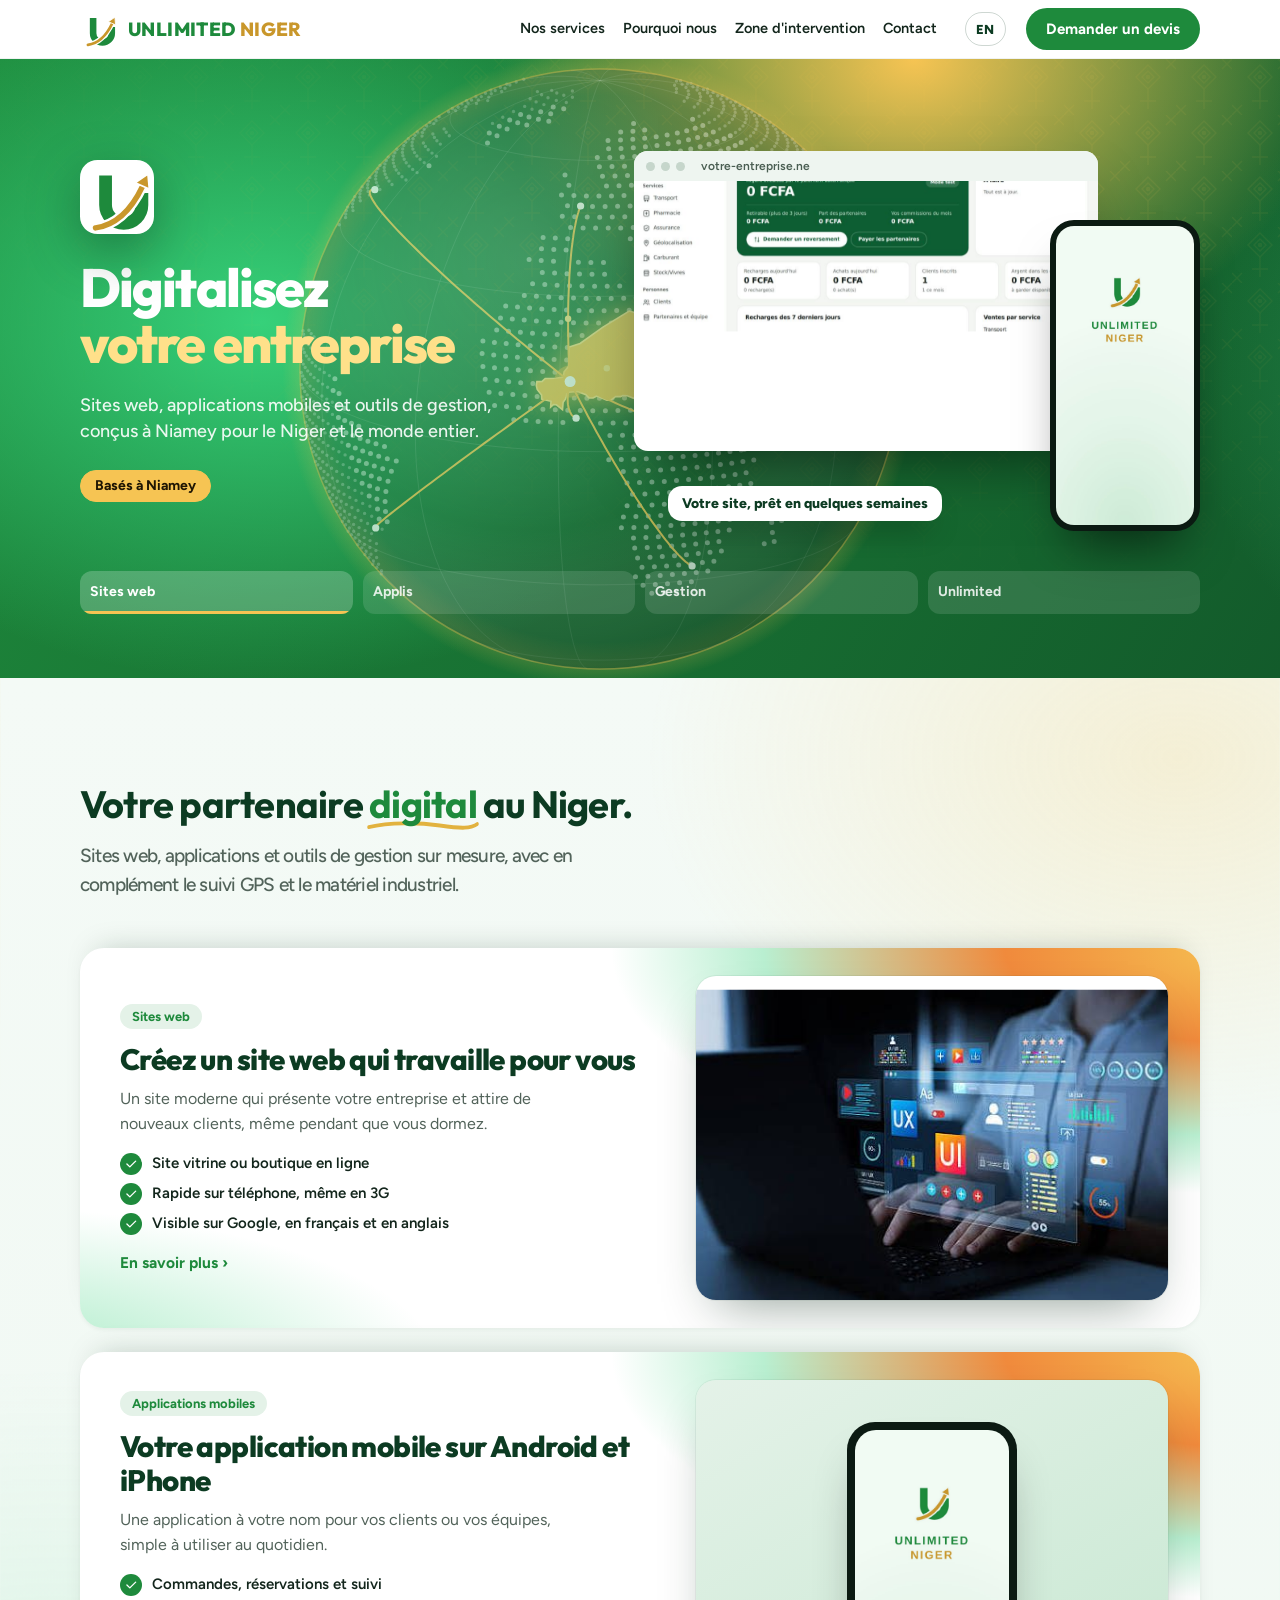
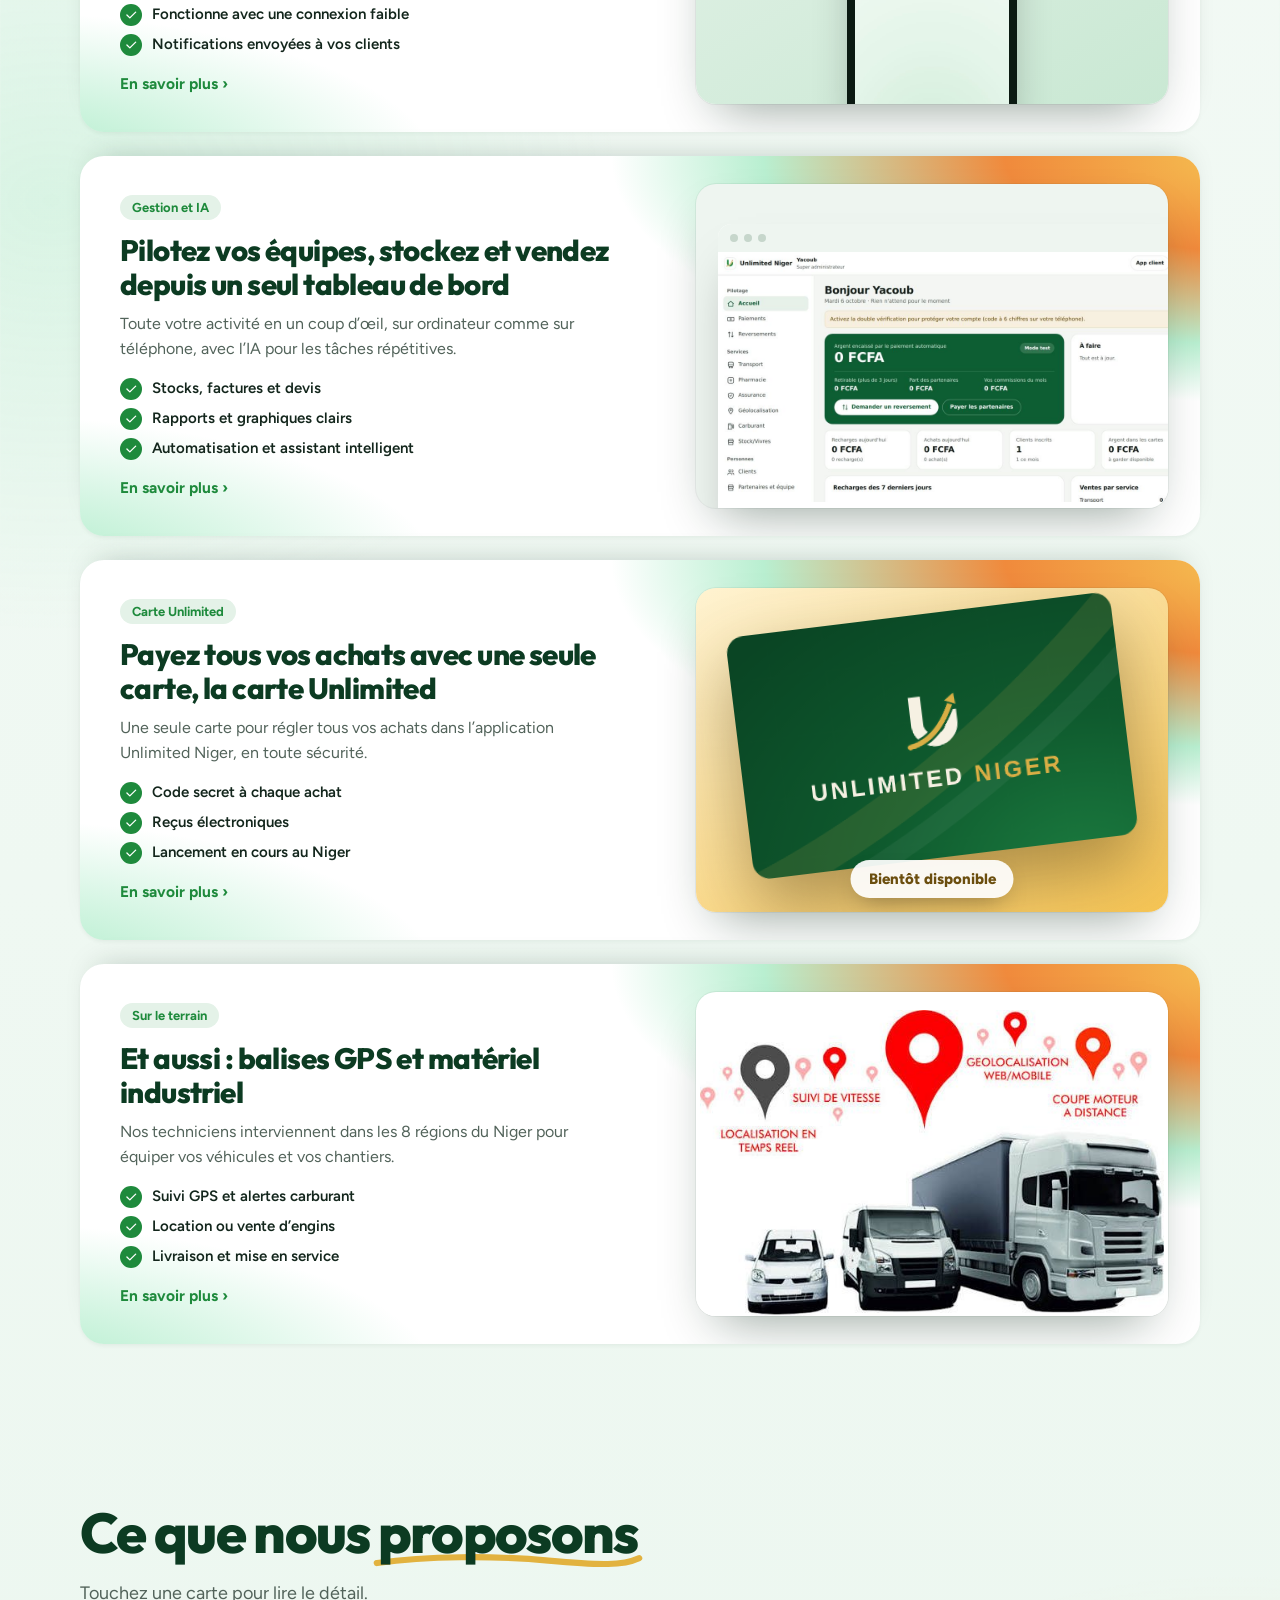
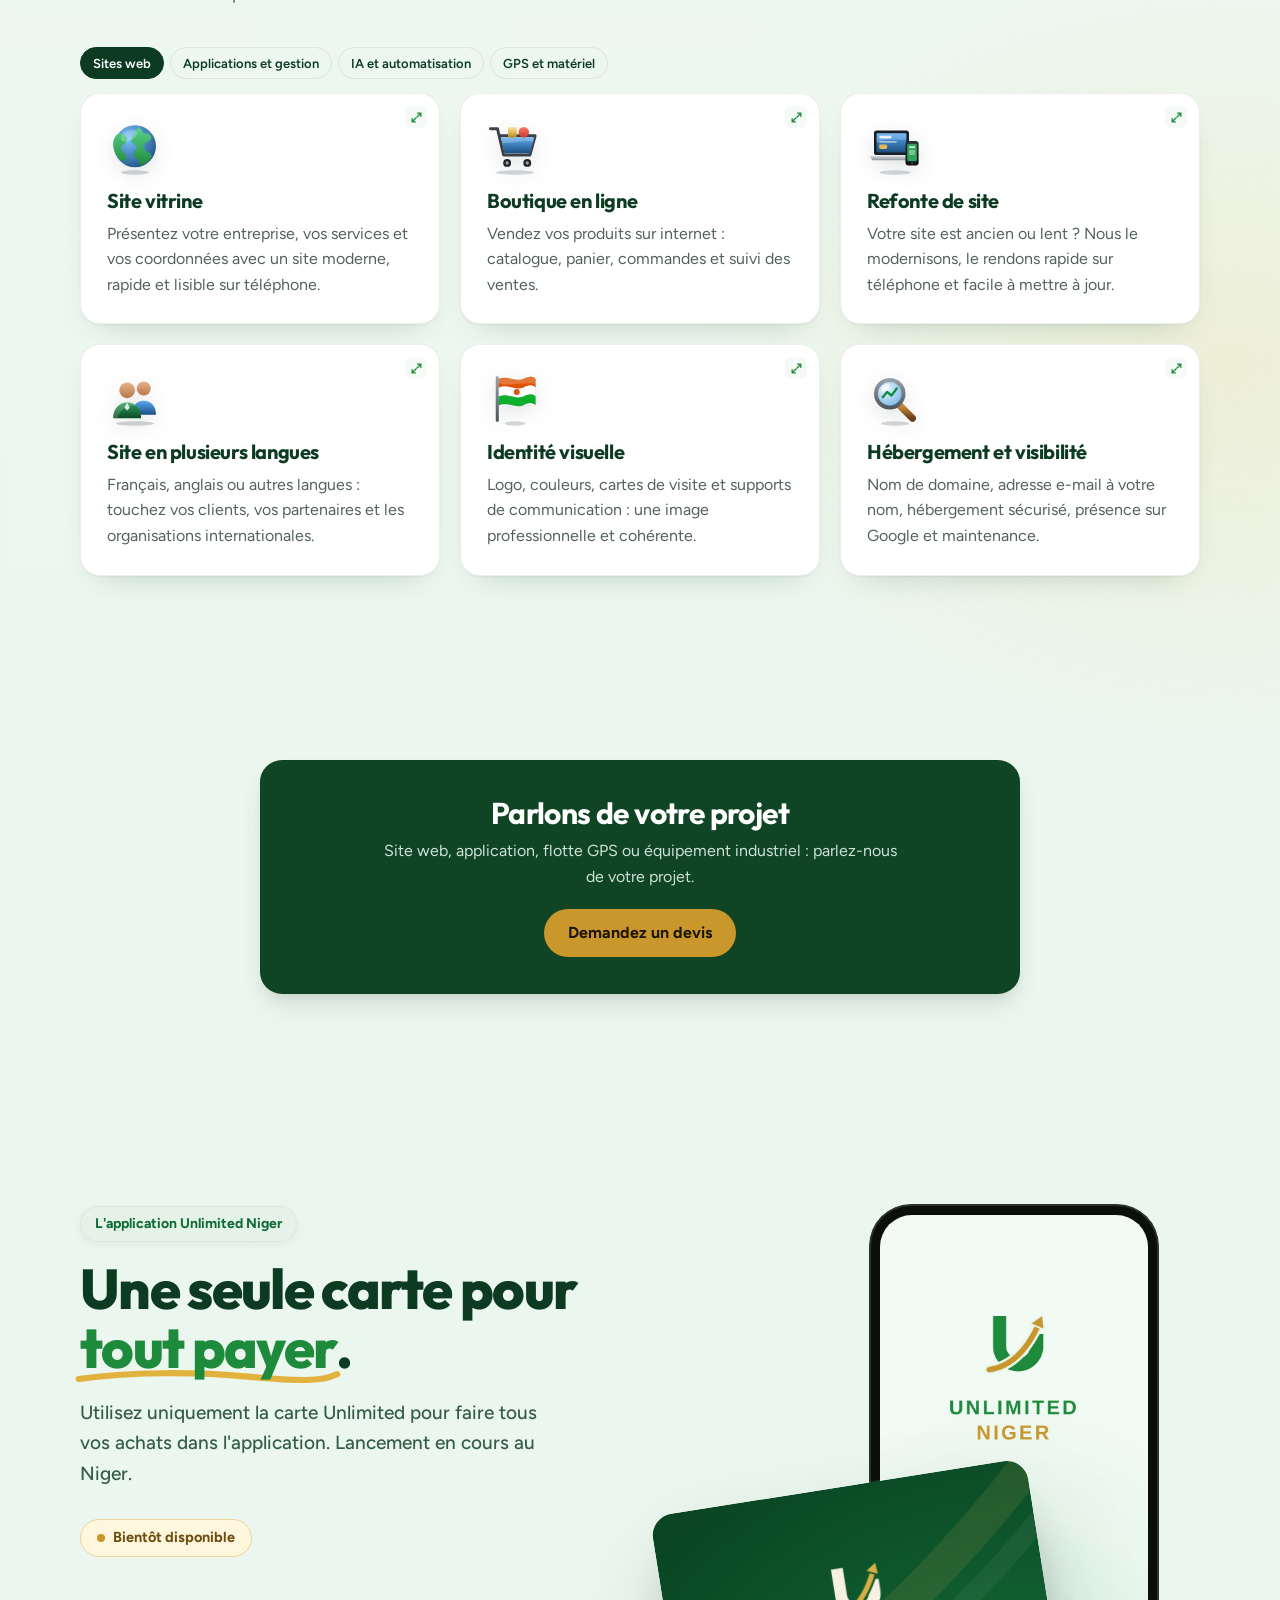
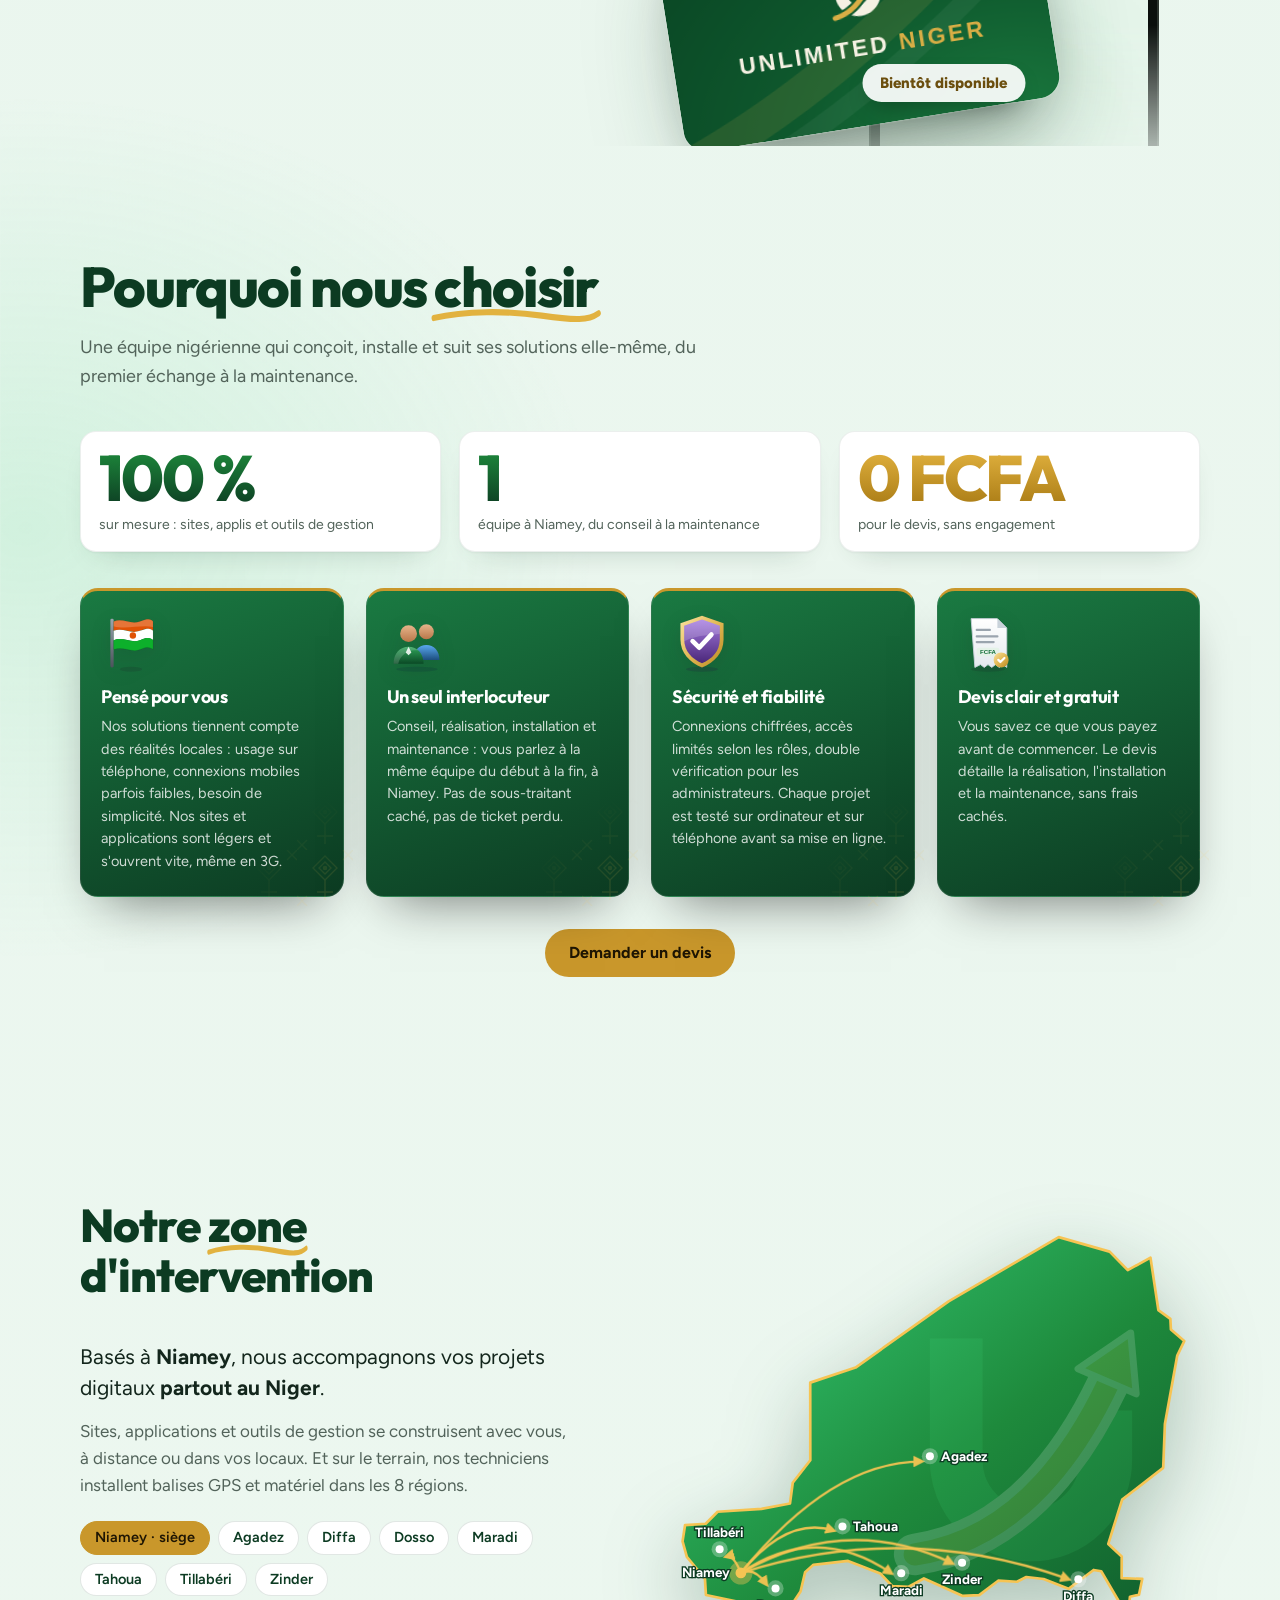
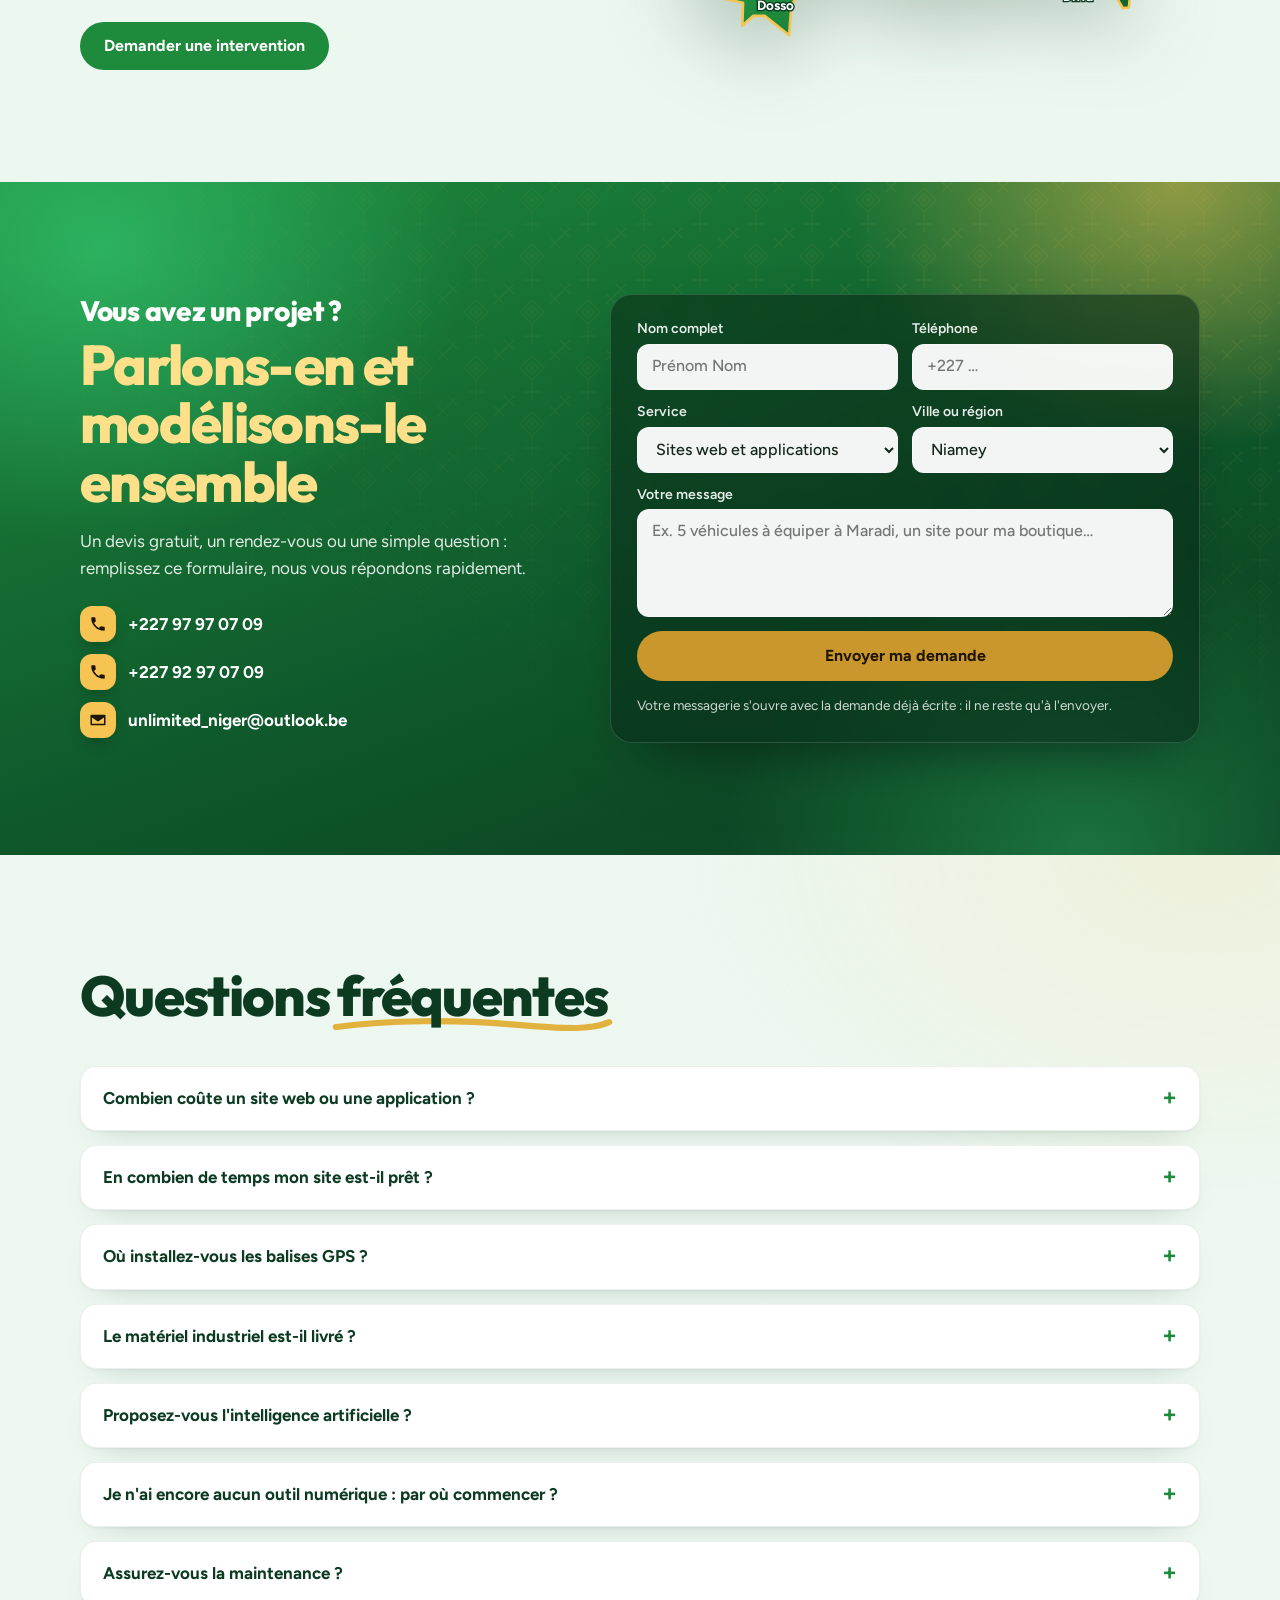
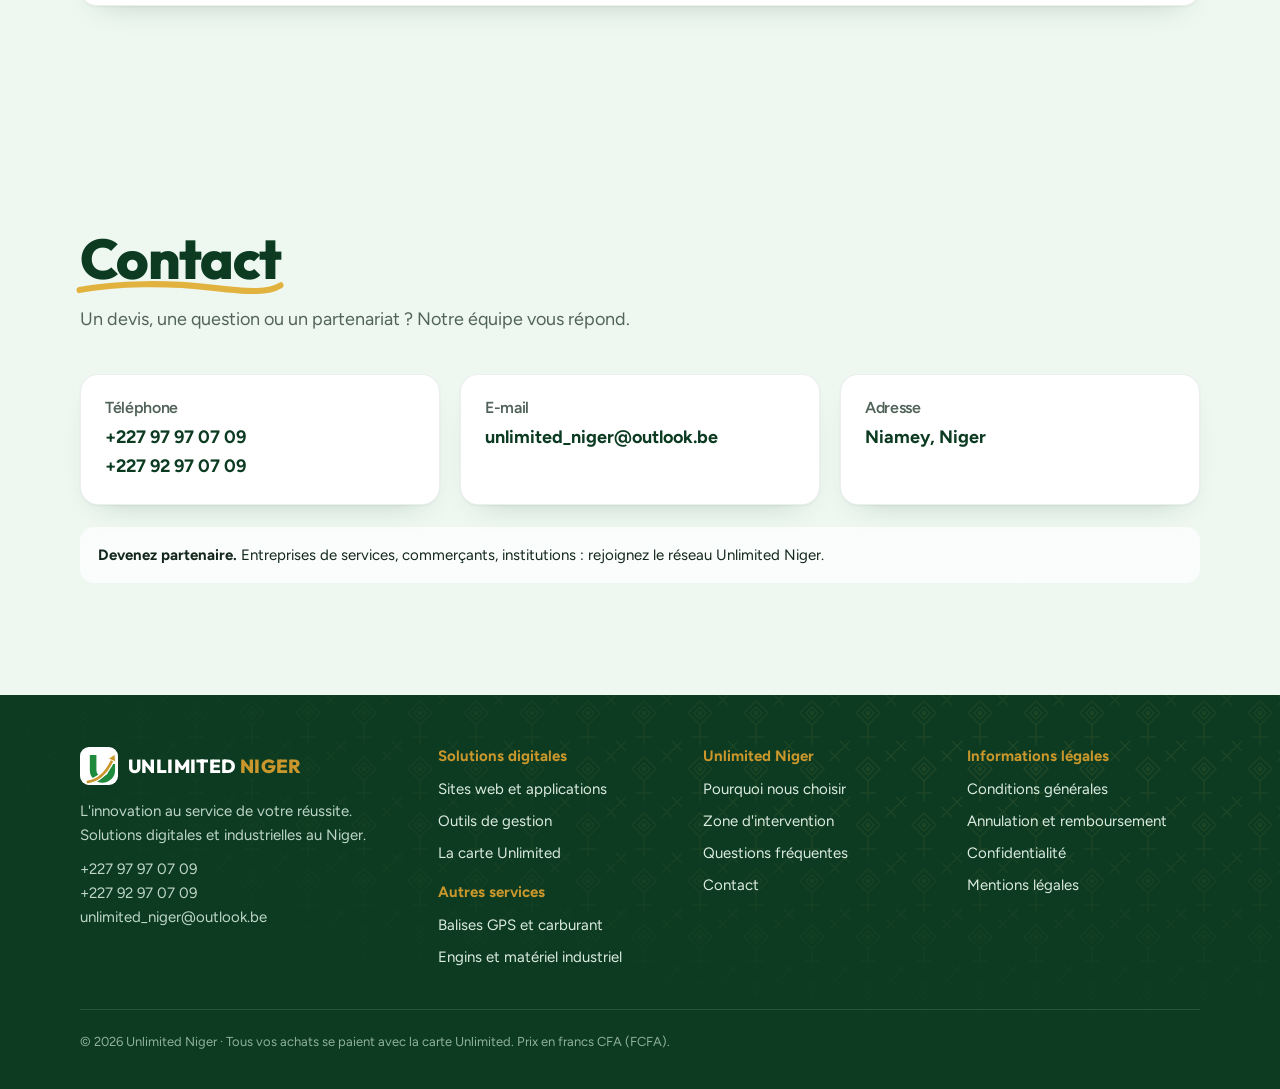
==== commit 75b72bb3: "Add files via upload" ====
--- a/index.html
+++ b/index.html
@@ -11,7 +11,7 @@
 <meta property="og:url" content="https://unlimitedniger.com/">
 <link rel="preconnect" href="https://fonts.googleapis.com"><link rel="preconnect" href="https://fonts.gstatic.com" crossorigin>
 <link href="https://fonts.googleapis.com/css2?family=Outfit:wght@500;600;700;800&family=Figtree:wght@400;500;600;700&display=swap" rel="stylesheet">
-<link rel="stylesheet" href="style.css?v=fe494202">
+<link rel="stylesheet" href="style.css?v=34d8f2ec">
 <script>document.documentElement.classList.add('js')</script>
 </head>
 <body>
@@ -56,10 +56,10 @@
       <div class="hx-pills"><span>Basés à Niamey</span></div>
     </div>
     <div class="hx-stage" aria-hidden="true">
-      <div class="sc sc-web on"><div class="br"><div class="br-bar"><i></i><i></i><i></i><em>votre-entreprise.ne</em></div><div class="br-view"><img decoding="async" src="tableau-bord.jpg" alt=""></div></div><div class="hx-ph"><img decoding="async" src="ecran-accueil.jpg" alt=""></div><span class="hx-chip c1">Votre site, prêt en quelques semaines</span></div>
-      <div class="sc sc-mob"><div class="hx-ph m1"><img decoding="async" src="ecran-accueil.jpg" alt=""></div><div class="hx-ph m2"><img decoding="async" src="ecran-carburant.jpg" alt=""></div><span class="hx-chip c5">Android et iPhone</span><span class="hx-chip c6">Fonctionne même en 3G</span></div>
+      <div class="sc sc-web on"><div class="br"><div class="br-bar"><i></i><i></i><i></i><em>votre-entreprise.ne</em></div><div class="br-view"><img decoding="async" src="tableau-bord.jpg" alt=""></div></div><div class="hx-ph"><img decoding="async" src="ecran-logo.jpg" alt=""></div><span class="hx-chip c1">Votre site, prêt en quelques semaines</span></div>
+      <div class="sc sc-mob"><div class="hx-ph m1"><img decoding="async" src="ecran-logo.jpg" alt=""></div><div class="hx-ph m2"><img decoding="async" src="ecran-carburant.jpg" alt=""></div><span class="hx-chip c5">Android et iPhone</span><span class="hx-chip c6">Fonctionne même en 3G</span></div>
       <div class="sc sc-dash"><div class="br br-wide"><div class="br-bar"><i></i><i></i><i></i><em>Tableau de bord</em></div><div class="br-view"><img decoding="async" src="tableau-bord.jpg" alt=""></div></div><div class="kpi"><b>Ventes de la semaine</b><div class="bars"><i style="--h:40%"></i><i style="--h:55%"></i><i style="--h:48%"></i><i style="--h:70%"></i><i style="--h:62%"></i><i style="--h:85%"></i><i style="--h:95%"></i></div></div><span class="hx-chip c7">Stocks, commandes, équipes</span></div>
-      <div class="sc sc-app"><div class="hx-ph ph-app"><img decoding="async" src="ecran-accueil.jpg" alt=""></div><img decoding="async" class="cardx" src="carte-floue.png" alt=""><span class="hx-chip c4">Une seule carte pour tout payer</span></div>
+      <div class="sc sc-app"><div class="hx-ph ph-app"><img decoding="async" src="ecran-logo.jpg" alt=""></div><img decoding="async" class="cardx" src="carte-logo.png" alt=""><span class="hx-chip c4">Une seule carte pour tout payer</span></div>
     </div>
     <div class="hx-tabs" role="tablist" aria-label="Nos solutions digitales"><button type="button" class="on"><i></i>Sites web</button><button type="button"><i></i>Applis</button><button type="button"><i></i>Gestion</button><button type="button"><i></i>Unlimited</button></div>
   </div>
@@ -67,7 +67,7 @@
 <div class="suite">
 <section class="bento-sec" id="services"><div class="wrap">
   <h2 class="bento-h">Votre partenaire <span class="mk">digital</span> au Niger. <span>Sites web, applications et outils de gestion sur mesure, avec en complément le suivi GPS et le matériel industriel.</span></h2>
-  <div class="bento bento-uni"><a class="bt uc g-web" href="sites-web.html"><span class="uc-txt"><span class="uc-tag">Sites web</span><b class="uc-t">Créez un site web qui travaille pour vous</b><span class="uc-d">Un site moderne qui présente votre entreprise et attire de nouveaux clients, même pendant que vous dormez.</span><span class="uc-l"><span><svg viewBox="0 0 24 24" width="16" height="16" fill="none" stroke="currentColor" stroke-width="2.2" stroke-linecap="round" stroke-linejoin="round" aria-hidden="true"><path d="M5 12l5 5L20 7"/></svg>Site vitrine ou boutique en ligne</span><span><svg viewBox="0 0 24 24" width="16" height="16" fill="none" stroke="currentColor" stroke-width="2.2" stroke-linecap="round" stroke-linejoin="round" aria-hidden="true"><path d="M5 12l5 5L20 7"/></svg>Rapide sur téléphone, même en 3G</span><span><svg viewBox="0 0 24 24" width="16" height="16" fill="none" stroke="currentColor" stroke-width="2.2" stroke-linecap="round" stroke-linejoin="round" aria-hidden="true"><path d="M5 12l5 5L20 7"/></svg>Visible sur Google, en français et en anglais</span></span><span class="uc-go">En savoir plus <span aria-hidden="true">›</span></span></span><span class="uc-v" aria-hidden="true"><span class="uc-frame"><img decoding="async" class="uc-img" src="web-ux.jpg" alt=""></span></span></a><a class="bt uc g-mob" href="sites-web.html"><span class="uc-txt"><span class="uc-tag">Applications mobiles</span><b class="uc-t">Votre application mobile sur Android et iPhone</b><span class="uc-d">Une application à votre nom pour vos clients ou vos équipes, simple à utiliser au quotidien.</span><span class="uc-l"><span><svg viewBox="0 0 24 24" width="16" height="16" fill="none" stroke="currentColor" stroke-width="2.2" stroke-linecap="round" stroke-linejoin="round" aria-hidden="true"><path d="M5 12l5 5L20 7"/></svg>Commandes, réservations et suivi</span><span><svg viewBox="0 0 24 24" width="16" height="16" fill="none" stroke="currentColor" stroke-width="2.2" stroke-linecap="round" stroke-linejoin="round" aria-hidden="true"><path d="M5 12l5 5L20 7"/></svg>Fonctionne avec une connexion faible</span><span><svg viewBox="0 0 24 24" width="16" height="16" fill="none" stroke="currentColor" stroke-width="2.2" stroke-linecap="round" stroke-linejoin="round" aria-hidden="true"><path d="M5 12l5 5L20 7"/></svg>Notifications envoyées à vos clients</span></span><span class="uc-go">En savoir plus <span aria-hidden="true">›</span></span></span><span class="uc-v" aria-hidden="true"><span class="uc-frame f-mob"><span class="uc-phone"><img decoding="async" src="ecran-accueil.jpg" alt=""></span></span></span></a><a class="bt uc g-dash" href="sites-web.html"><span class="uc-txt"><span class="uc-tag">Gestion et IA</span><b class="uc-t">Pilotez vos équipes, stockez et vendez depuis un seul tableau de bord</b><span class="uc-d">Toute votre activité en un coup d’œil, sur ordinateur comme sur téléphone, avec l’IA pour les tâches répétitives.</span><span class="uc-l"><span><svg viewBox="0 0 24 24" width="16" height="16" fill="none" stroke="currentColor" stroke-width="2.2" stroke-linecap="round" stroke-linejoin="round" aria-hidden="true"><path d="M5 12l5 5L20 7"/></svg>Stocks, factures et devis</span><span><svg viewBox="0 0 24 24" width="16" height="16" fill="none" stroke="currentColor" stroke-width="2.2" stroke-linecap="round" stroke-linejoin="round" aria-hidden="true"><path d="M5 12l5 5L20 7"/></svg>Rapports et graphiques clairs</span><span><svg viewBox="0 0 24 24" width="16" height="16" fill="none" stroke="currentColor" stroke-width="2.2" stroke-linecap="round" stroke-linejoin="round" aria-hidden="true"><path d="M5 12l5 5L20 7"/></svg>Automatisation et assistant intelligent</span></span><span class="uc-go">En savoir plus <span aria-hidden="true">›</span></span></span><span class="uc-v" aria-hidden="true"><span class="uc-frame f-dash"><span class="uc-browser"><span class="uc-bar"><i></i><i></i><i></i></span><img decoding="async" src="tableau-bord.jpg" alt=""></span></span></span></a><a class="bt uc g-app" href="#application"><span class="uc-txt"><span class="uc-tag">Carte Unlimited</span><b class="uc-t">Payez tous vos achats avec une seule carte, la carte Unlimited</b><span class="uc-d">Une seule carte pour régler tous vos achats dans l’application Unlimited Niger, en toute sécurité.</span><span class="uc-l"><span><svg viewBox="0 0 24 24" width="16" height="16" fill="none" stroke="currentColor" stroke-width="2.2" stroke-linecap="round" stroke-linejoin="round" aria-hidden="true"><path d="M5 12l5 5L20 7"/></svg>Code secret à chaque achat</span><span><svg viewBox="0 0 24 24" width="16" height="16" fill="none" stroke="currentColor" stroke-width="2.2" stroke-linecap="round" stroke-linejoin="round" aria-hidden="true"><path d="M5 12l5 5L20 7"/></svg>Reçus électroniques</span><span><svg viewBox="0 0 24 24" width="16" height="16" fill="none" stroke="currentColor" stroke-width="2.2" stroke-linecap="round" stroke-linejoin="round" aria-hidden="true"><path d="M5 12l5 5L20 7"/></svg>Lancement en cours au Niger</span></span><span class="uc-go">En savoir plus <span aria-hidden="true">›</span></span></span><span class="uc-v" aria-hidden="true"><span class="uc-frame f-card"><img decoding="async" class="uc-card" src="carte-floue.png" alt=""></span></span></a><a class="bt uc g-also" href="gps.html"><span class="uc-txt"><span class="uc-tag">Sur le terrain</span><b class="uc-t">Et aussi : balises GPS et matériel industriel</b><span class="uc-d">Nos techniciens interviennent dans les 8 régions du Niger pour équiper vos véhicules et vos chantiers.</span><span class="uc-l"><span><svg viewBox="0 0 24 24" width="16" height="16" fill="none" stroke="currentColor" stroke-width="2.2" stroke-linecap="round" stroke-linejoin="round" aria-hidden="true"><path d="M5 12l5 5L20 7"/></svg>Suivi GPS et alertes carburant</span><span><svg viewBox="0 0 24 24" width="16" height="16" fill="none" stroke="currentColor" stroke-width="2.2" stroke-linecap="round" stroke-linejoin="round" aria-hidden="true"><path d="M5 12l5 5L20 7"/></svg>Location ou vente d’engins</span><span><svg viewBox="0 0 24 24" width="16" height="16" fill="none" stroke="currentColor" stroke-width="2.2" stroke-linecap="round" stroke-linejoin="round" aria-hidden="true"><path d="M5 12l5 5L20 7"/></svg>Livraison et mise en service</span></span><span class="uc-go">En savoir plus <span aria-hidden="true">›</span></span></span><span class="uc-v" aria-hidden="true"><span class="uc-frame"><img decoding="async" class="uc-img uc-fit" src="gps-vehicules.jpg" alt=""></span></span></a></div>
+  <div class="bento bento-uni"><a class="bt uc g-web" href="sites-web.html"><span class="uc-txt"><span class="uc-tag">Sites web</span><b class="uc-t">Créez un site web qui travaille pour vous</b><span class="uc-d">Un site moderne qui présente votre entreprise et attire de nouveaux clients, même pendant que vous dormez.</span><span class="uc-l"><span><svg viewBox="0 0 24 24" width="16" height="16" fill="none" stroke="currentColor" stroke-width="2.2" stroke-linecap="round" stroke-linejoin="round" aria-hidden="true"><path d="M5 12l5 5L20 7"/></svg>Site vitrine ou boutique en ligne</span><span><svg viewBox="0 0 24 24" width="16" height="16" fill="none" stroke="currentColor" stroke-width="2.2" stroke-linecap="round" stroke-linejoin="round" aria-hidden="true"><path d="M5 12l5 5L20 7"/></svg>Rapide sur téléphone, même en 3G</span><span><svg viewBox="0 0 24 24" width="16" height="16" fill="none" stroke="currentColor" stroke-width="2.2" stroke-linecap="round" stroke-linejoin="round" aria-hidden="true"><path d="M5 12l5 5L20 7"/></svg>Visible sur Google, en français et en anglais</span></span><span class="uc-go">En savoir plus <span aria-hidden="true">›</span></span></span><span class="uc-v" aria-hidden="true"><span class="uc-frame"><img decoding="async" class="uc-img" src="web-ux.jpg" alt=""></span></span></a><a class="bt uc g-mob" href="sites-web.html"><span class="uc-txt"><span class="uc-tag">Applications mobiles</span><b class="uc-t">Votre application mobile sur Android et iPhone</b><span class="uc-d">Une application à votre nom pour vos clients ou vos équipes, simple à utiliser au quotidien.</span><span class="uc-l"><span><svg viewBox="0 0 24 24" width="16" height="16" fill="none" stroke="currentColor" stroke-width="2.2" stroke-linecap="round" stroke-linejoin="round" aria-hidden="true"><path d="M5 12l5 5L20 7"/></svg>Commandes, réservations et suivi</span><span><svg viewBox="0 0 24 24" width="16" height="16" fill="none" stroke="currentColor" stroke-width="2.2" stroke-linecap="round" stroke-linejoin="round" aria-hidden="true"><path d="M5 12l5 5L20 7"/></svg>Fonctionne avec une connexion faible</span><span><svg viewBox="0 0 24 24" width="16" height="16" fill="none" stroke="currentColor" stroke-width="2.2" stroke-linecap="round" stroke-linejoin="round" aria-hidden="true"><path d="M5 12l5 5L20 7"/></svg>Notifications envoyées à vos clients</span></span><span class="uc-go">En savoir plus <span aria-hidden="true">›</span></span></span><span class="uc-v" aria-hidden="true"><span class="uc-frame f-mob"><span class="uc-phone"><img decoding="async" src="ecran-logo.jpg" alt=""></span></span></span></a><a class="bt uc g-dash" href="sites-web.html"><span class="uc-txt"><span class="uc-tag">Gestion et IA</span><b class="uc-t">Pilotez vos équipes, stockez et vendez depuis un seul tableau de bord</b><span class="uc-d">Toute votre activité en un coup d’œil, sur ordinateur comme sur téléphone, avec l’IA pour les tâches répétitives.</span><span class="uc-l"><span><svg viewBox="0 0 24 24" width="16" height="16" fill="none" stroke="currentColor" stroke-width="2.2" stroke-linecap="round" stroke-linejoin="round" aria-hidden="true"><path d="M5 12l5 5L20 7"/></svg>Stocks, factures et devis</span><span><svg viewBox="0 0 24 24" width="16" height="16" fill="none" stroke="currentColor" stroke-width="2.2" stroke-linecap="round" stroke-linejoin="round" aria-hidden="true"><path d="M5 12l5 5L20 7"/></svg>Rapports et graphiques clairs</span><span><svg viewBox="0 0 24 24" width="16" height="16" fill="none" stroke="currentColor" stroke-width="2.2" stroke-linecap="round" stroke-linejoin="round" aria-hidden="true"><path d="M5 12l5 5L20 7"/></svg>Automatisation et assistant intelligent</span></span><span class="uc-go">En savoir plus <span aria-hidden="true">›</span></span></span><span class="uc-v" aria-hidden="true"><span class="uc-frame f-dash"><span class="uc-browser"><span class="uc-bar"><i></i><i></i><i></i></span><img decoding="async" src="tableau-bord.jpg" alt=""></span></span></span></a><a class="bt uc g-app" href="#application"><span class="uc-txt"><span class="uc-tag">Carte Unlimited</span><b class="uc-t">Payez tous vos achats avec une seule carte, la carte Unlimited</b><span class="uc-d">Une seule carte pour régler tous vos achats dans l’application Unlimited Niger, en toute sécurité.</span><span class="uc-l"><span><svg viewBox="0 0 24 24" width="16" height="16" fill="none" stroke="currentColor" stroke-width="2.2" stroke-linecap="round" stroke-linejoin="round" aria-hidden="true"><path d="M5 12l5 5L20 7"/></svg>Code secret à chaque achat</span><span><svg viewBox="0 0 24 24" width="16" height="16" fill="none" stroke="currentColor" stroke-width="2.2" stroke-linecap="round" stroke-linejoin="round" aria-hidden="true"><path d="M5 12l5 5L20 7"/></svg>Reçus électroniques</span><span><svg viewBox="0 0 24 24" width="16" height="16" fill="none" stroke="currentColor" stroke-width="2.2" stroke-linecap="round" stroke-linejoin="round" aria-hidden="true"><path d="M5 12l5 5L20 7"/></svg>Lancement en cours au Niger</span></span><span class="uc-go">En savoir plus <span aria-hidden="true">›</span></span></span><span class="uc-v" aria-hidden="true"><span class="uc-frame f-card"><img decoding="async" class="uc-card" src="carte-logo.png" alt=""></span></span></a><a class="bt uc g-also" href="gps.html"><span class="uc-txt"><span class="uc-tag">Sur le terrain</span><b class="uc-t">Et aussi : balises GPS et matériel industriel</b><span class="uc-d">Nos techniciens interviennent dans les 8 régions du Niger pour équiper vos véhicules et vos chantiers.</span><span class="uc-l"><span><svg viewBox="0 0 24 24" width="16" height="16" fill="none" stroke="currentColor" stroke-width="2.2" stroke-linecap="round" stroke-linejoin="round" aria-hidden="true"><path d="M5 12l5 5L20 7"/></svg>Suivi GPS et alertes carburant</span><span><svg viewBox="0 0 24 24" width="16" height="16" fill="none" stroke="currentColor" stroke-width="2.2" stroke-linecap="round" stroke-linejoin="round" aria-hidden="true"><path d="M5 12l5 5L20 7"/></svg>Location ou vente d’engins</span><span><svg viewBox="0 0 24 24" width="16" height="16" fill="none" stroke="currentColor" stroke-width="2.2" stroke-linecap="round" stroke-linejoin="round" aria-hidden="true"><path d="M5 12l5 5L20 7"/></svg>Livraison et mise en service</span></span><span class="uc-go">En savoir plus <span aria-hidden="true">›</span></span></span><span class="uc-v" aria-hidden="true"><span class="uc-frame"><img decoding="async" class="uc-img uc-fit" src="gps-vehicules.jpg" alt=""></span></span></a></div>
 </div></section>
 <section class="block" id="offres"><div class="wrap">
   <div class="intro"><h2>Ce que nous <span class="mk">proposons</span></h2><p>Touchez une carte pour lire le détail.</p></div>
@@ -105,7 +105,7 @@
           <p class="lead">Utilisez uniquement la carte Unlimited pour faire tous vos achats dans l'application. Lancement en cours au Niger.</p>
           <div class="cta"><span class="soon">Bientôt disponible</span></div>
         </div>
-        <div class="stage" aria-hidden="true"><div class="phone"><img decoding="async" src="ecran-accueil.jpg" alt="" width="390" height="844"></div><img decoding="async" class="card" src="carte-floue.png" alt="" width="760" height="480"></div>
+        <div class="stage" aria-hidden="true"><div class="phone"><img decoding="async" src="ecran-logo.jpg" alt="" width="390" height="844"></div><img decoding="async" class="card" src="carte-logo.png" alt="" width="760" height="480"></div>
       </div>
     </article>
   </div>
--- a/style.css
+++ b/style.css
@@ -1856,3 +1856,11 @@
 @media (min-width: 861px) { .hx3 .hx-map.globe { right: auto; left: calc(50% - 40px); width: 640px; transform: translate(-50%, -50%); opacity: .7; } }
 .pj-txt h2 .pj-q { display: block; font-size: clamp(20px, 2.2vw, 28px); line-height: 1.2; letter-spacing: -0.01em; white-space: nowrap; color: #fff; margin-bottom: 8px; }
 .pj-txt h2 > span { display: block; }
+
+/* ===== Carte et téléphone : le logo seul (plus de flou) — le badge « Bientôt disponible » passe en bas, sans cacher le logo ===== */
+.uc-frame.f-card::after, .car-solo .stage::after, .sc-app::after { top: auto; bottom: 14px; transform: translateX(-50%); }
+.car-solo .stage::after { bottom: 8%; }
+@media (min-width: 861px) { .car-solo .stage .card { top: 300px; } }
+@media (max-width: 860px) { .sc-app::after { display: none; } }
+
+@media (max-width: 860px) { .sc-app .c4 { top: 78px; left: -2%; font-size: 12.5px; } }
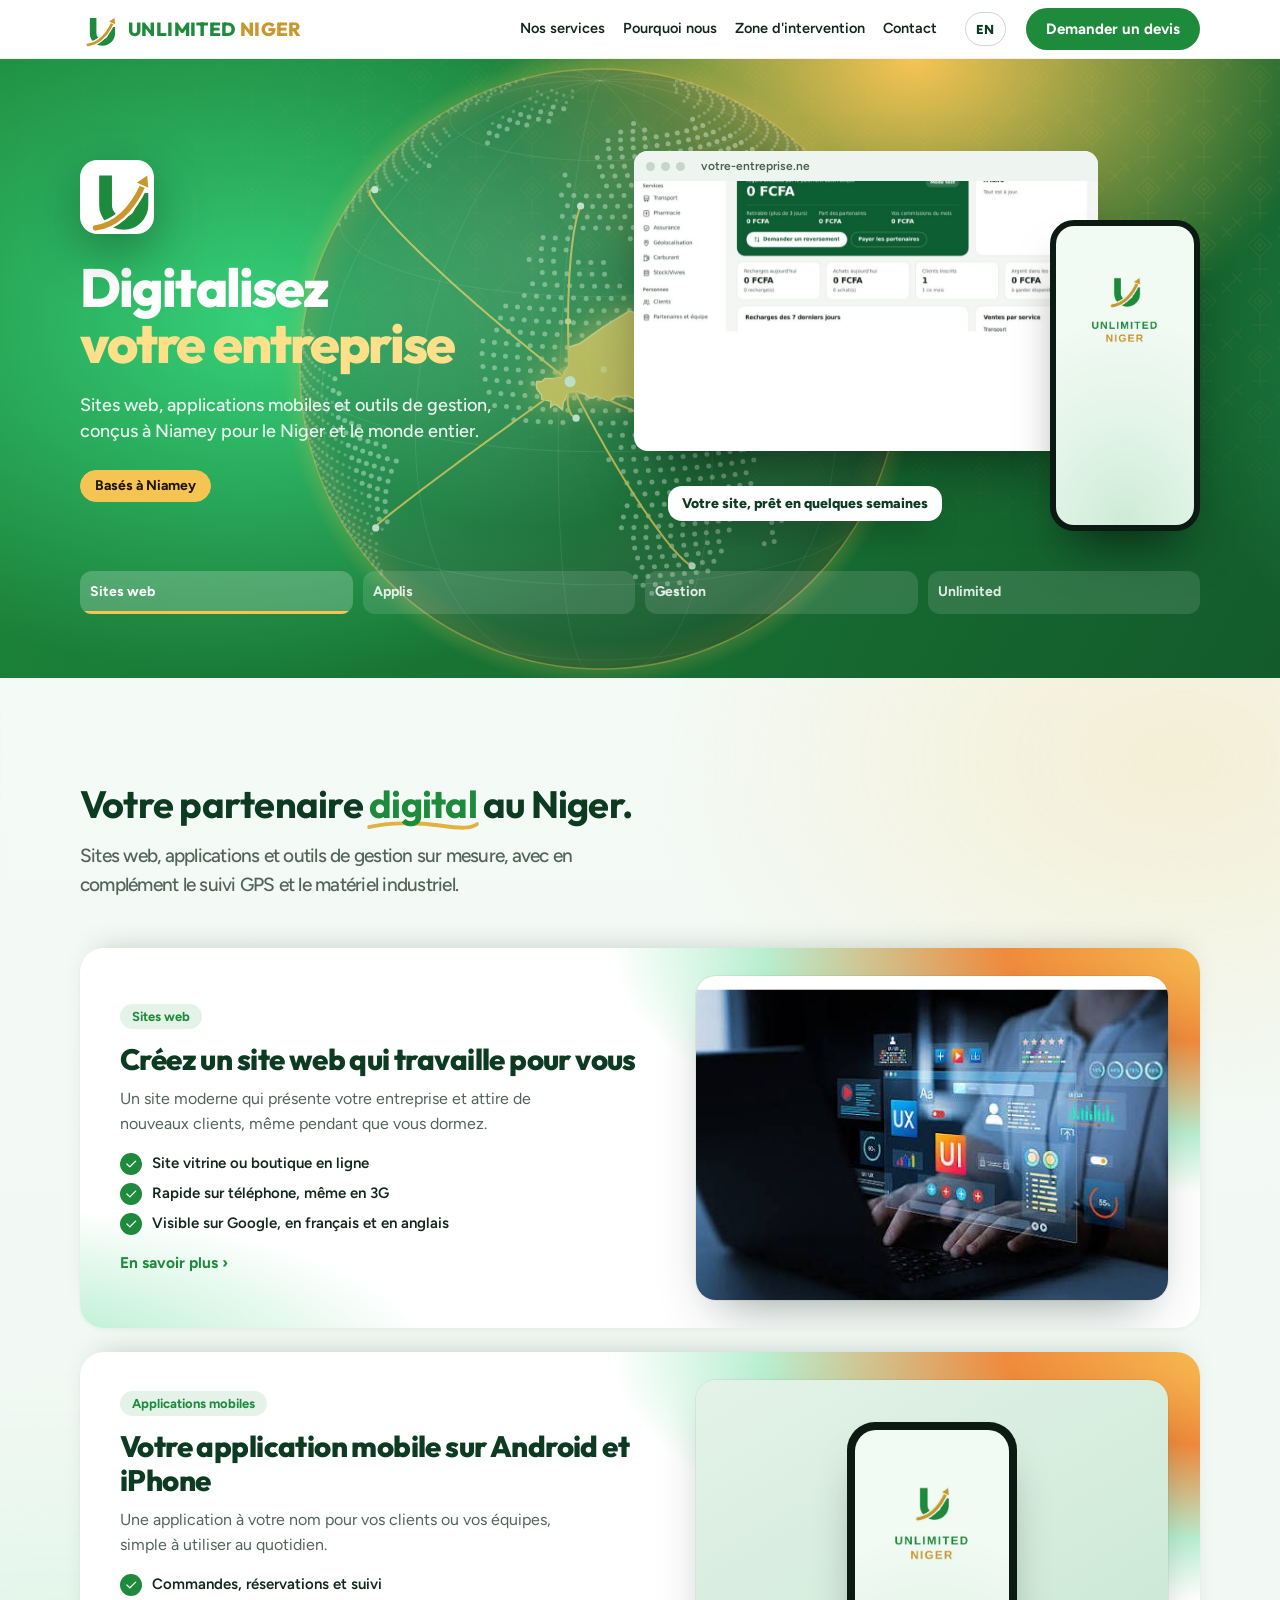
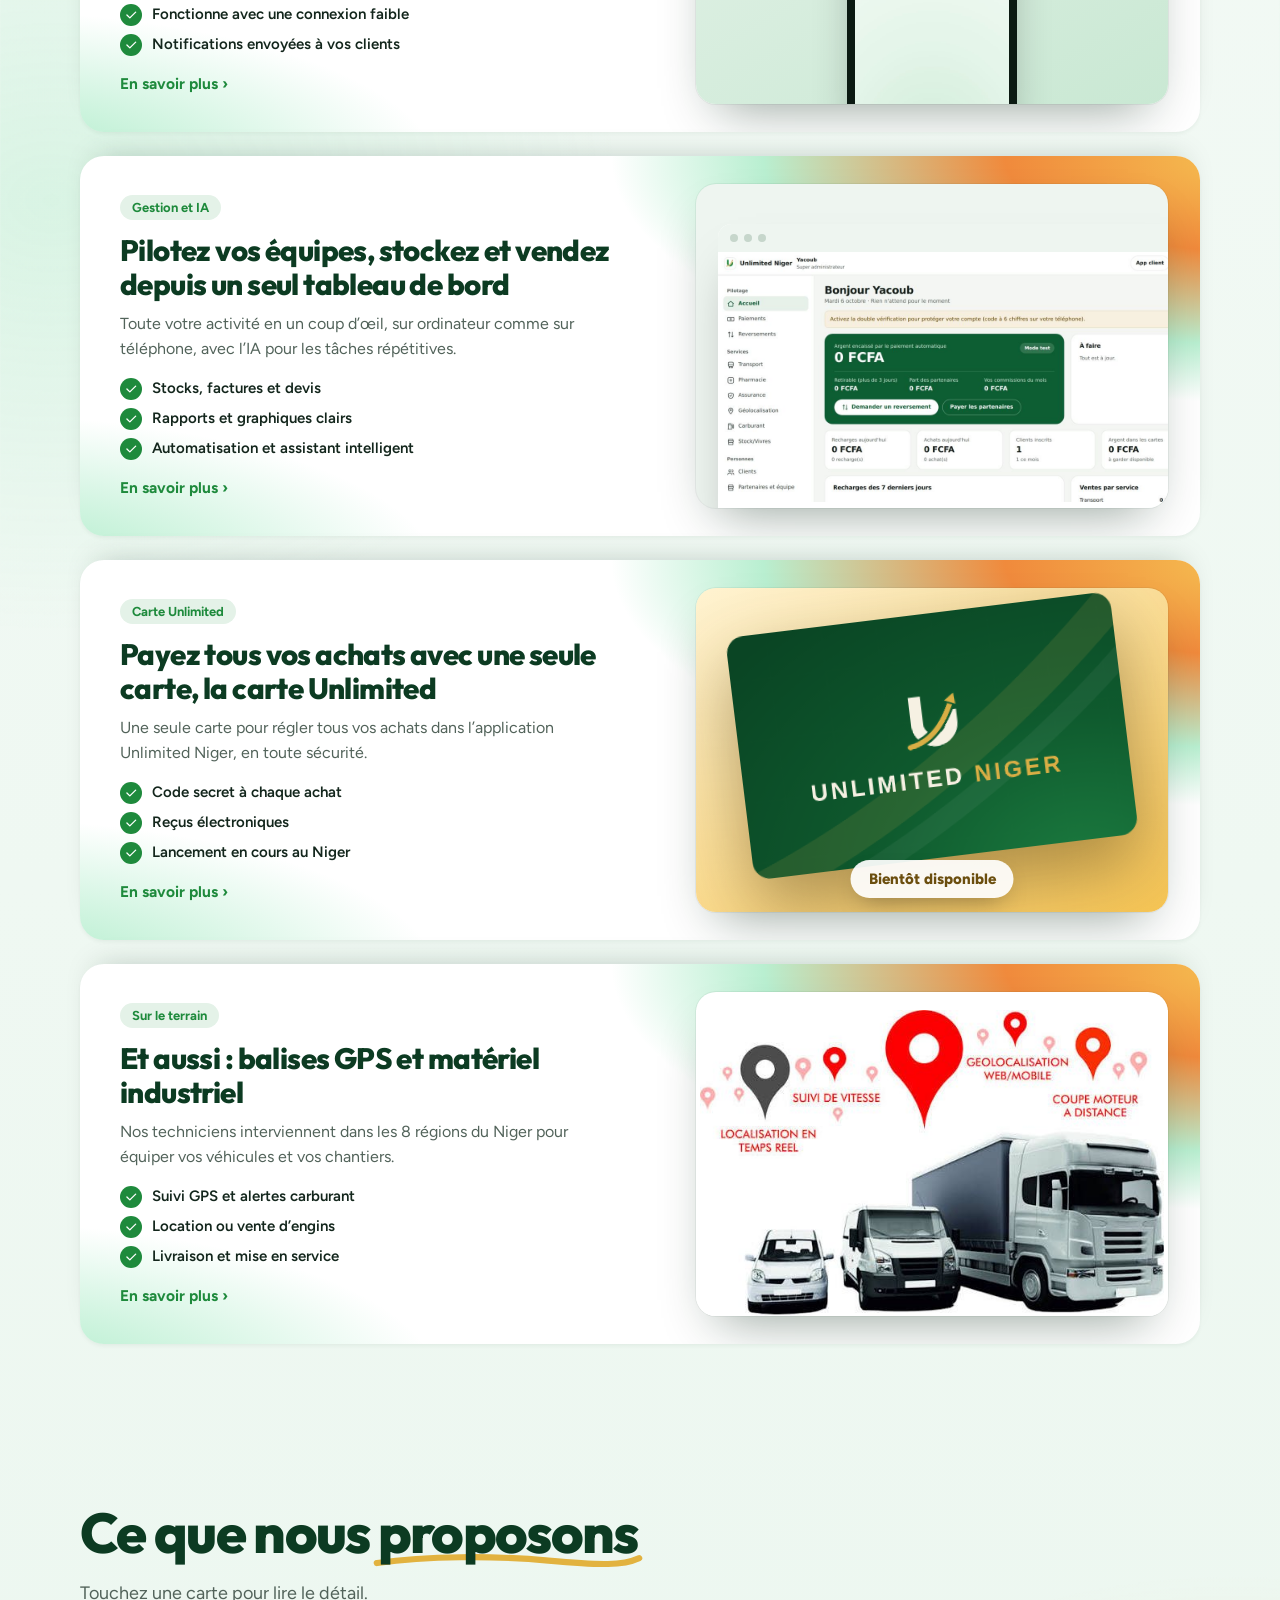
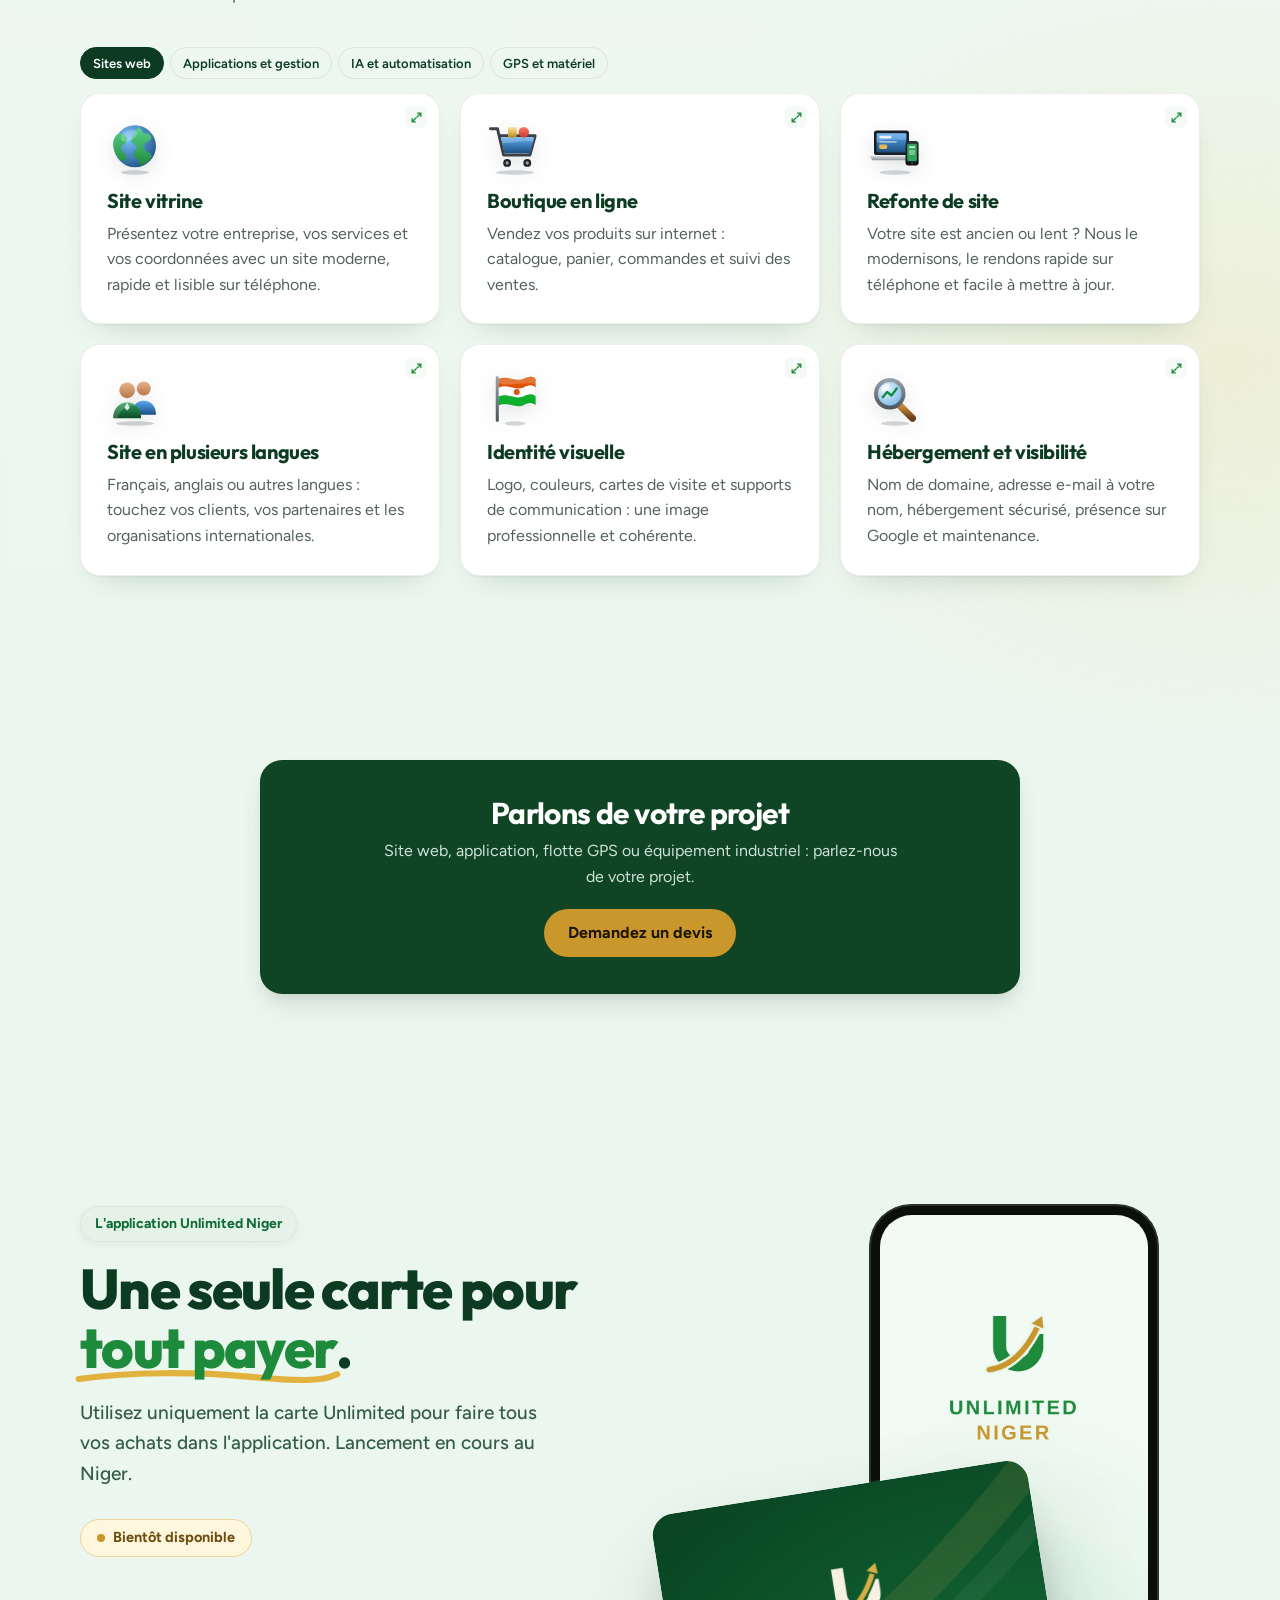
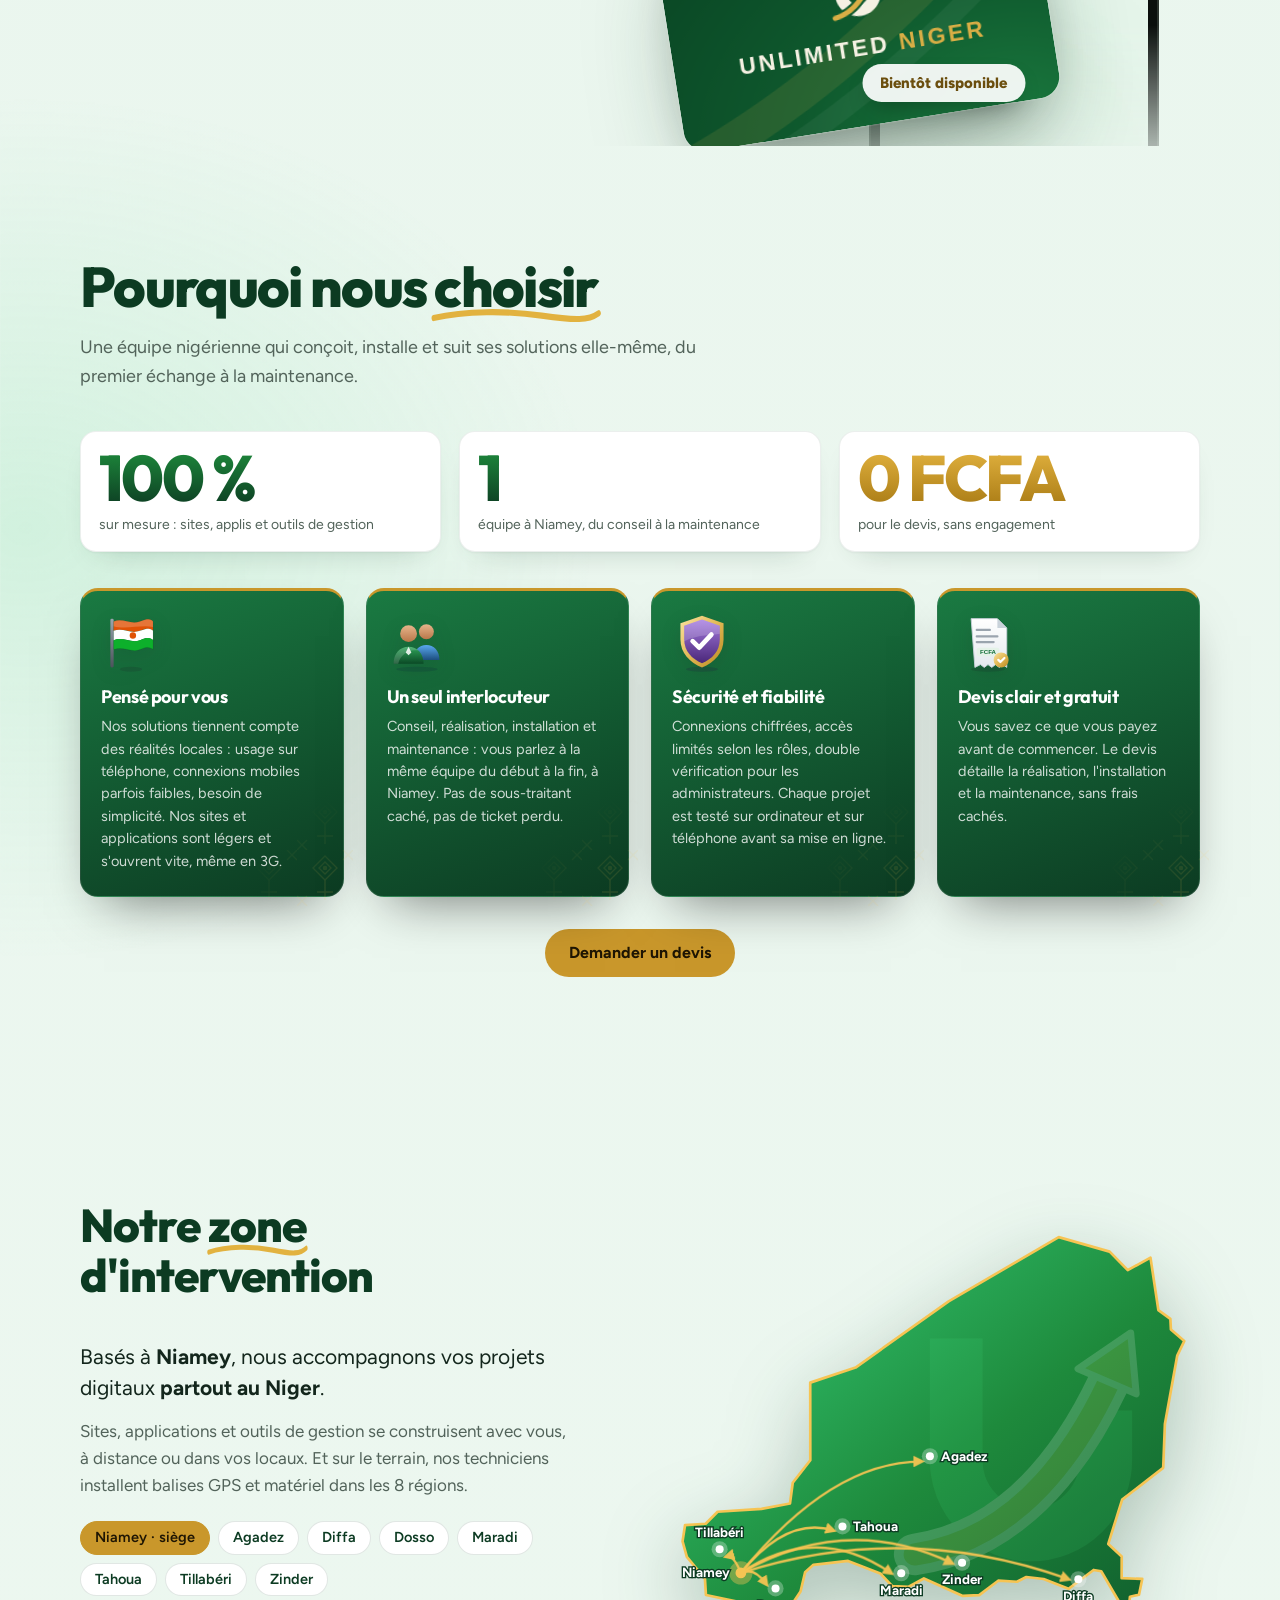
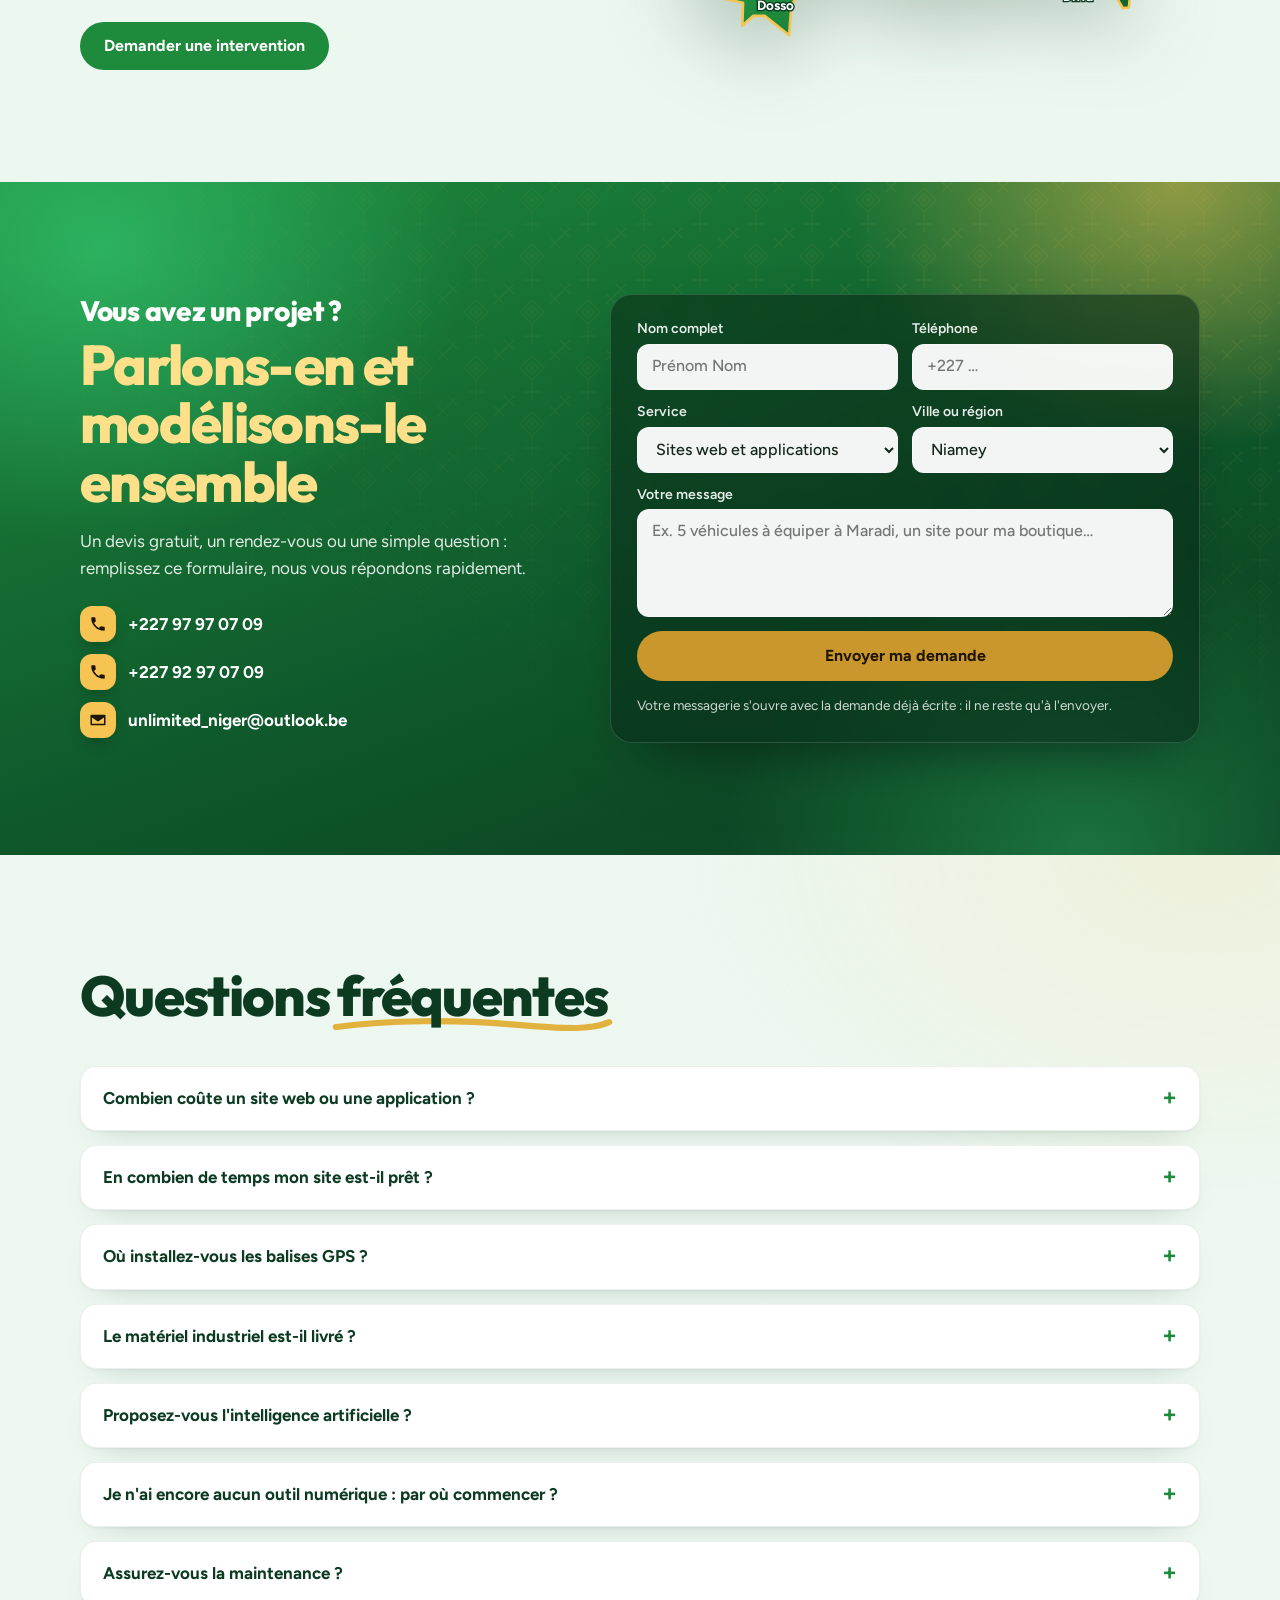
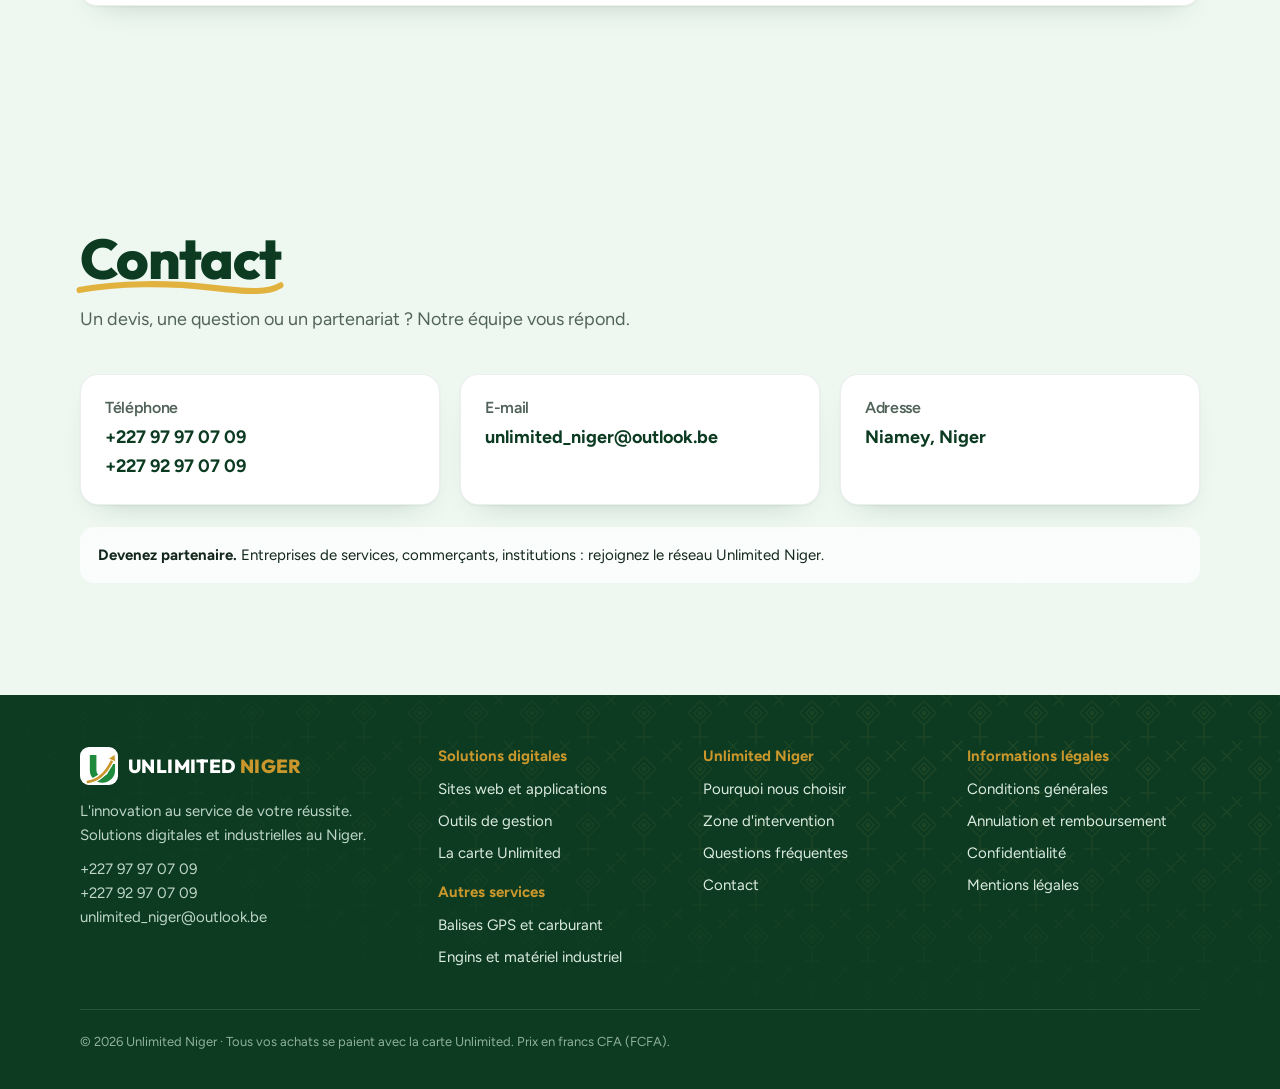
==== commit b75d7280: "Add files via upload" ====
--- a/index.html
+++ b/index.html
@@ -13,6 +13,7 @@
 <link href="https://fonts.googleapis.com/css2?family=Outfit:wght@500;600;700;800&family=Figtree:wght@400;500;600;700&display=swap" rel="stylesheet">
 <link rel="stylesheet" href="style.css?v=34d8f2ec">
 <script>document.documentElement.classList.add('js')</script>
+<script type="application/ld+json">{"@context":"https://schema.org","@type":"ProfessionalService","name":"Unlimited Niger","url":"https://unlimitedniger.com/","logo":"https://unlimitedniger.com/UnlimitedNiger-icone.png","image":"https://unlimitedniger.com/UnlimitedNiger-icone.png","description":"Agence digitale à Niamey : sites web, applications mobiles et outils de gestion sur mesure, balises GPS et matériel industriel partout au Niger.","telephone":["+22797970709","+22792970709"],"email":"unlimited_niger@outlook.be","address":{"@type":"PostalAddress","addressLocality":"Niamey","addressCountry":"NE"},"areaServed":{"@type":"Country","name":"Niger"},"knowsLanguage":["fr","en"]}</script>
 </head>
 <body>
 <header class="top"><div class="wrap">
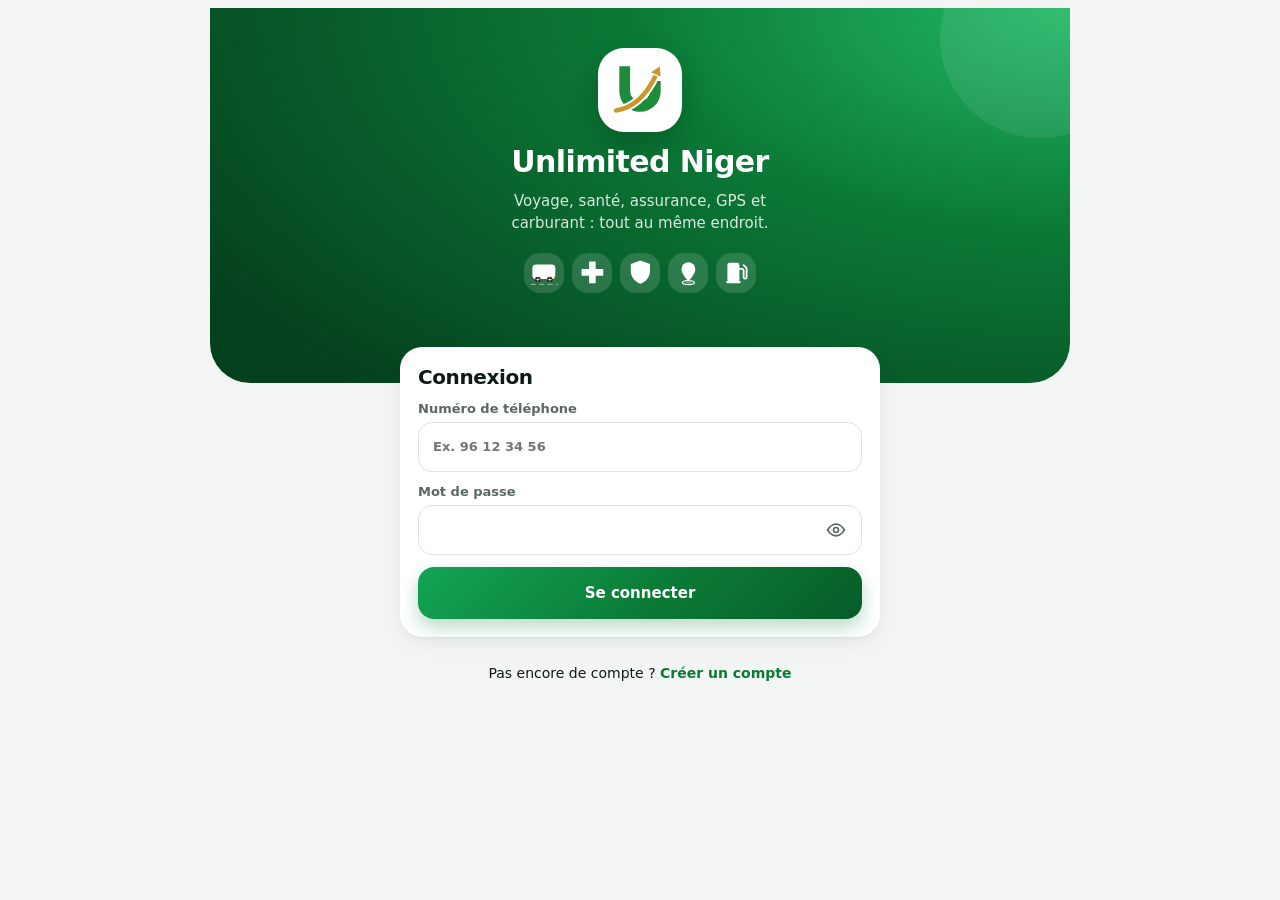
==== commit 12f616ae: "Add files via upload" ====
--- a/index.html
+++ b/index.html
@@ -1,334 +1,681 @@
-<!doctype html>
-<html lang="fr">
-<head>
-<meta charset="utf-8">
-<meta name="viewport" content="width=device-width, initial-scale=1">
-<title>Unlimited Niger, agence digitale à Niamey</title>
-<meta name="description" content="Unlimited Niger, agence digitale à Niamey : sites web, applications mobiles et outils de gestion sur mesure, et en complément balises GPS et matériel industriel partout au Niger.">
-<meta property="og:title" content="Unlimited Niger, agence digitale à Niamey"><meta property="og:description" content="Unlimited Niger, agence digitale à Niamey : sites web, applications mobiles et outils de gestion sur mesure, et en complément balises GPS et matériel industriel partout au Niger."><meta property="og:image" content="https://unlimitedniger.com/UnlimitedNiger-icone.png">
-<link rel="icon" href="UnlimitedNiger-icone.png">
-<link rel="canonical" href="https://unlimitedniger.com/">
-<meta property="og:url" content="https://unlimitedniger.com/">
-<link rel="preconnect" href="https://fonts.googleapis.com"><link rel="preconnect" href="https://fonts.gstatic.com" crossorigin>
-<link href="https://fonts.googleapis.com/css2?family=Outfit:wght@500;600;700;800&family=Figtree:wght@400;500;600;700&display=swap" rel="stylesheet">
-<link rel="stylesheet" href="style.css?v=34d8f2ec">
-<script>document.documentElement.classList.add('js')</script>
-<script type="application/ld+json">{"@context":"https://schema.org","@type":"ProfessionalService","name":"Unlimited Niger","url":"https://unlimitedniger.com/","logo":"https://unlimitedniger.com/UnlimitedNiger-icone.png","image":"https://unlimitedniger.com/UnlimitedNiger-icone.png","description":"Agence digitale à Niamey : sites web, applications mobiles et outils de gestion sur mesure, balises GPS et matériel industriel partout au Niger.","telephone":["+22797970709","+22792970709"],"email":"unlimited_niger@outlook.be","address":{"@type":"PostalAddress","addressLocality":"Niamey","addressCountry":"NE"},"areaServed":{"@type":"Country","name":"Niger"},"knowsLanguage":["fr","en"]}</script>
+<!doctype html><html lang="fr"><head><meta charset=utf8><meta name=viewport content="width=device-width,initial-scale=1,viewport-fit=cover"><link rel="preconnect" href="https://fonts.googleapis.com"><link href="https://fonts.googleapis.com/css2?family=Bricolage+Grotesque:opsz,wght@12..96,700;12..96,800&amp;display=swap" rel="stylesheet"><style>:root{color-scheme:light;box-sizing:border-box;padding-top:env(safe-area-inset-top,0px);padding-bottom:env(safe-area-inset-bottom,0px)}html{scroll-padding-top:env(safe-area-inset-top,0px)}body{margin:0;padding:0;font:14px -apple-system,BlinkMacSystemFont,sans-serif;background:#faf9f5;color:#141413}img{max-width:100%}[hidden]:not([hidden=until-found i]){display:none!important}</style>
+<title>Unlimited Niger</title>
+<script>try{localStorage.getItem("un_theme")==="nuit"&&document.documentElement.setAttribute("data-theme","nuit")}catch{}</script>
+<meta name="theme-color" content="#0B7A36">
+<link rel="manifest" href="/manifest.webmanifest">
+<link rel="apple-touch-icon" href="/apple-touch-icon.png">
+<meta name="apple-mobile-web-app-capable" content="yes">
+<meta name="mobile-web-app-capable" content="yes">
+<meta name="apple-mobile-web-app-title" content="Unlimited">
+<meta name="apple-mobile-web-app-status-bar-style" content="default">
+<link rel="icon" href="[data-uri]">
+<style>[hidden]{display:none!important}:root{--bg: #F2F5F3;--card: #FFFFFF;--ink: #0E1A14;--muted: #5A6862;--line: #E0E7E3;--soft: #E8EEEA;--green: #0B7A36;--green-dark: #075C28;--green-soft: #E2F4E9;--niger-orange: #E05206;--shadow: 0 1px 2px rgba(14,26,20,.04), 0 6px 20px rgba(14,26,20,.06);--blue: #1F4E7A;--blue-soft: #E3EEF9;--purple: #4F2D7A;--purple-soft: #EEE6F6;--orange: #8A3F06;--orange-soft: #FBEBDD;--gold: #7A5200;--gold-soft: #FDF1D6;--red: #9A2B1B;--red-soft: #FBE4E0;--radius: 20px;--display: var(--sans);--sans: system-ui, -apple-system, "Segoe UI", Roboto, "Helvetica Neue", Arial, sans-serif}*{box-sizing:border-box}html,body{margin:0;background:var(--bg);color:var(--ink);font-family:var(--sans);font-size:15px;-webkit-text-size-adjust:100%}a{color:var(--green);text-decoration:none}h1,h2,h3{font-family:var(--display);font-weight:800;letter-spacing:-.02em;margin:0}h1{font-size:26px}h2{font-size:19px}h3{font-size:16px;font-weight:750;letter-spacing:-.01em}p{line-height:1.45;margin:0}.muted{color:var(--muted)}.small{font-size:13px}.tiny{font-size:12px}.row{display:flex;gap:10px;align-items:center}.col{display:flex;flex-direction:column;gap:10px}.between{justify-content:space-between}.wrap{flex-wrap:wrap}.grow{flex:1;min-width:0}.grid2{display:grid;grid-template-columns:repeat(2,minmax(0,1fr));gap:12px}.card{background:var(--card);border-radius:var(--radius);padding:16px;display:flex;flex-direction:column;gap:12px}.card.outline{border:1px solid var(--line)}.label{font-size:12px;font-weight:700;letter-spacing:.8px;text-transform:uppercase;color:var(--muted)}.btn{display:inline-flex;align-items:center;justify-content:center;gap:8px;min-height:48px;padding:0 18px;border-radius:12px;border:1px solid var(--line);background:var(--card);color:var(--ink);font:inherit;font-weight:600;cursor:pointer;text-align:center}.btn.primary{background:var(--green);border-color:var(--green);color:#fff}.btn.dark{background:var(--ink);border-color:var(--ink);color:#fff}.btn.danger{color:var(--red);border-color:var(--red)}.btn.small{min-height:38px;padding:0 12px;font-size:14px;border-radius:10px}.btn.block{width:100%}.btn:disabled{opacity:.55;cursor:default}label.field{display:flex;flex-direction:column;gap:6px;font-size:13px;font-weight:700;color:var(--muted)}input,select,textarea{font:inherit;color:var(--ink);background:var(--card);border:1px solid var(--line);border-radius:12px;padding:0 14px;min-height:46px;width:100%}textarea{padding:10px 14px;min-height:80px;resize:vertical}input:focus,select:focus,textarea:focus,.btn:focus-visible,a:focus-visible{outline:3px solid #8FCBA1;outline-offset:1px}.chips{display:flex;gap:8px;flex-wrap:wrap}.chip{display:inline-flex;align-items:center;min-height:40px;padding:0 14px;border-radius:999px;border:1px solid var(--line);background:var(--card);font:inherit;font-size:14px;cursor:pointer;color:var(--ink)}.chip.on{background:var(--ink);color:#fff;border-color:var(--ink);font-weight:700}.badge{display:inline-flex;align-items:center;gap:4px;padding:4px 10px;border-radius:999px;font-size:12px;font-weight:700;white-space:nowrap}.b-green{background:var(--green-soft);color:var(--green-dark)}.b-gold{background:var(--gold-soft);color:var(--gold)}.b-blue{background:var(--blue-soft);color:var(--blue)}.b-red{background:var(--red-soft);color:var(--red)}.b-gray{background:var(--soft);color:var(--muted)}.notice{padding:12px 14px;border-radius:12px;font-size:14px;line-height:1.4}.notice.ok{background:var(--green-soft);color:var(--green-dark)}.notice.warn{background:var(--orange-soft);color:#6b3005}.notice.err{background:var(--red-soft);color:var(--red)}.empty{padding:28px 16px;text-align:center;color:var(--muted)}.toast{position:fixed;left:50%;bottom:96px;transform:translate(-50%);background:var(--ink);color:#fff;padding:12px 18px;border-radius:12px;z-index:50;max-width:90vw;font-size:14px;box-shadow:0 6px 24px #0003}.toast.err{background:var(--red)}.sheet-bg{position:fixed;top:0;right:0;bottom:0;left:0;background:#1c1a1773;z-index:40;display:flex;align-items:flex-end;justify-content:center}.sheet{background:var(--bg);width:100%;max-width:480px;max-height:92vh;overflow:auto;border-radius:24px 24px 0 0;padding:20px;display:flex;flex-direction:column;gap:14px}@media(min-width:700px){.sheet-bg{align-items:center}.sheet{border-radius:24px}}.qr svg{width:220px;height:220px;display:block}table{width:100%;border-collapse:collapse;font-size:14px}th{text-align:left;font-size:12px;text-transform:uppercase;letter-spacing:.5px;color:var(--muted);padding:10px 8px;border-bottom:1px solid var(--line)}td{padding:10px 8px;border-bottom:1px solid var(--line2, #F0EBE1);vertical-align:top}@keyframes spin{to{transform:rotate(360deg)}}.sheet-bg~.toast{bottom:auto;top:calc(16px + env(safe-area-inset-top))}#shell{max-width:480px;margin:0 auto;min-height:100vh;display:flex;flex-direction:column;background:var(--bg)}#view{flex:1;padding:16px 16px 110px;display:flex;flex-direction:column;gap:16px;outline:none}#tabbar{position:fixed;bottom:0;left:50%;transform:translate(-50%);width:100%;max-width:480px;height:72px;padding-bottom:env(safe-area-inset-bottom);background:var(--card);border-top:1px solid var(--line);display:flex;justify-content:space-around;align-items:center;z-index:10}#tabbar a{display:flex;flex-direction:column;align-items:center;gap:3px;font-size:11px;color:var(--muted);min-width:64px;min-height:48px;justify-content:center}#tabbar a.on{color:var(--green);font-weight:700}#tabbar:empty{display:none}.top{display:flex;align-items:center;gap:12px}.back{width:44px;height:44px;border-radius:50%;background:var(--card);display:inline-flex;align-items:center;justify-content:center;color:var(--ink);flex-shrink:0}.listlink{display:flex;align-items:center;gap:12px;padding:12px 14px;background:var(--card);border-radius:14px;color:var(--ink)}.ticket{background:var(--card);border-radius:20px;overflow:hidden}.ticket .part{padding:20px;display:flex;flex-direction:column;gap:14px}.ticket .cut{border-top:2px dashed var(--line);margin:0 16px}.code{font-family:ui-monospace,Menlo,Consolas,monospace;font-weight:700;letter-spacing:2px;font-size:16px}.drop{display:flex;flex-direction:column;align-items:center;justify-content:center;gap:6px;min-height:140px;border:2px dashed #A89A80;border-radius:16px;background:var(--card);cursor:pointer;text-align:center;padding:12px}.drop img{max-height:200px;max-width:100%;border-radius:10px}.pw-wrap{position:relative;display:block}.pw-wrap input{padding-right:52px!important;width:100%}.pw-eye{position:absolute;right:4px;top:50%;transform:translateY(-50%);width:44px;height:40px;border:none;background:transparent;color:#5a6862;cursor:pointer;border-radius:10px;display:flex;align-items:center;justify-content:center}.pw-eye:hover{background:#0e1a140f;color:#0b3b1e}*{-webkit-tap-highlight-color:transparent}a,button,label,summary,.chip,.listlink{touch-action:manipulation}.btn,.chip,.listlink,.rc.click,.dp,.curcard{transition:transform .12s ease,box-shadow .2s ease,background .2s ease}.btn:active,.chip:active,.listlink:active,.rc.click:active{transform:scale(.98)}html{scroll-behavior:smooth}.steps{display:flex;background:var(--card);border-radius:16px;padding:14px 6px}.steps div{flex:1;display:flex;flex-direction:column;align-items:center;gap:6px;font-size:11px;text-align:center;color:var(--muted)}.steps span{width:24px;height:24px;border-radius:50%;border:2px solid var(--line2, #D8D0C0);display:flex;align-items:center;justify-content:center;background:var(--card)}.steps .done span{background:var(--green);border-color:var(--green);color:#fff}.steps .now span{border:6px solid var(--green)}.steps .now{color:var(--green);font-weight:700}.steps .done{color:var(--ink)}.med{display:flex;justify-content:space-between;gap:10px;padding:10px 0;border-bottom:1px solid var(--line2, #F0EBE1)}.gauge{height:12px;background:var(--soft);border-radius:6px;overflow:hidden}.gauge div{height:100%;background:var(--green);border-radius:6px}.map{width:100%;height:240px;border-radius:16px;background:#e9e4d8;display:block}.seg{display:flex;padding:4px;background:var(--soft);border-radius:12px}.seg button{flex:1;min-height:40px;border:none;border-radius:9px;background:transparent;font:inherit;font-size:14px;color:var(--muted);cursor:pointer}.seg button.on{background:var(--card);color:var(--ink);font-weight:700;box-shadow:0 1px 2px #00000014}.auth{min-height:80vh;justify-content:center}.ic.live{border-radius:16px;display:inline-flex;align-items:center;justify-content:center;flex-shrink:0}.lv{width:72%;height:72%;display:block}.lv *{transform-box:fill-box;animation-delay:var(--t, 0s)!important}.lv-bus .body{animation:lvBob .45s ease-in-out infinite alternate}.lv-bus .wheel{transform-origin:center;animation:lvSpin .7s linear infinite}.lv-bus .road{animation:lvRoad .7s linear infinite}.lv-bus .light{animation:lvBlink 1.2s ease-in-out infinite}.lv-ph .cross{transform-origin:center;animation:lvBeat 1.5s ease-in-out infinite}.lv-ph .ecg{stroke-dasharray:45 100;animation:lvEcg 1.5s linear infinite}.lv-sh .shine{animation:lvShine 2.6s ease-in-out infinite}.lv-sh .chk{stroke-dasharray:100;animation:lvCheck 2.6s ease-out infinite}.lv-pin .pin{animation:lvHop 1.3s cubic-bezier(.4,0,.3,1) infinite}.lv-pin .shadow{transform-origin:center;animation:lvShadow 1.3s cubic-bezier(.4,0,.3,1) infinite}.lv-pin .ring{transform-origin:center;animation:lvRing 1.3s ease-out infinite}.lv-box .box{transform-origin:center bottom;animation:lvBox 1.2s ease-in-out infinite}.lv-box .speed{animation:lvSpeed .9s linear infinite}@keyframes lvBob{to{transform:translateY(-1.2px)}}@keyframes lvSpin{to{transform:rotate(360deg)}}@keyframes lvRoad{to{transform:translate(-14px)}}@keyframes lvBlink{50%{opacity:.25}}@keyframes lvBeat{0%,45%,to{transform:scale(1)}12%{transform:scale(1.09)}24%{transform:scale(.97)}34%{transform:scale(1.04)}}@keyframes lvEcg{0%{stroke-dashoffset:145}to{stroke-dashoffset:0}}@keyframes lvShine{0%,35%{transform:translate(-12px)}75%,to{transform:translate(70px)}}@keyframes lvCheck{0%{stroke-dashoffset:100}30%,to{stroke-dashoffset:0}}@keyframes lvHop{0%,to{transform:translateY(0)}45%{transform:translateY(-5px)}}@keyframes lvShadow{0%,to{transform:scale(1);opacity:.35}45%{transform:scale(.6);opacity:.15}}@keyframes lvRing{0%{transform:scale(.3);opacity:.9}70%,to{transform:scale(1.35);opacity:0}}@keyframes lvBox{0%,to{transform:translateY(0) rotate(0)}50%{transform:translateY(-2.5px) rotate(-4deg)}}@keyframes lvSpeed{0%{transform:translate(5px);opacity:0}40%{opacity:.75}to{transform:translate(-6px);opacity:0}}@media(prefers-reduced-motion:reduce){.lv *{animation:none!important}}.clogo{display:inline-flex;align-items:center;justify-content:center;border-radius:14px;color:#fff;font-weight:800;letter-spacing:.3px;flex-shrink:0;font-family:var(--sans)}img.clogo{object-fit:contain;background:var(--card);border:1px solid var(--line);padding:4px}.listlink.company{padding:14px;gap:14px}html{-webkit-tap-highlight-color:transparent;scroll-behavior:auto}a,button,label,input,select{touch-action:manipulation}#view{transition:opacity .15s ease .12s}#view.pending{opacity:.55;pointer-events:none}#view.enter{animation:enter .22s cubic-bezier(.2,.7,.2,1)}@keyframes enter{0%{opacity:0;transform:translateY(8px)}to{opacity:1;transform:none}}.btn,.listlink,.chip,#tabbar a,.back,.seg button{transition:transform .12s ease,background-color .15s ease,box-shadow .15s ease}.btn:active,.listlink:active,.chip:active,.back:active{transform:scale(.97)}#tabbar a:active{transform:scale(.92)}.sheet-bg{animation:fade .18s ease}.sheet{animation:rise .26s cubic-bezier(.2,.8,.2,1)}@keyframes fade{0%{opacity:0}}@keyframes rise{0%{transform:translateY(40px);opacity:.6}}.sk{border-radius:16px;background:linear-gradient(90deg,#ece5d8,#f5f0e6,#ece5d8);background-size:200% 100%;animation:shimmer 1.1s linear infinite}@keyframes shimmer{0%{background-position:200% 0}to{background-position:-200% 0}}.toast{animation:fade .18s ease}@media(prefers-reduced-motion:reduce){#view.enter,.sheet,.sheet-bg,.sk,.toast{animation:none}.btn:active,.listlink:active,.chip:active,.back:active,#tabbar a:active{transform:none}}body{background:var(--bg)}#tabbar{padding-bottom:env(safe-area-inset-bottom,0px);height:calc(72px + env(safe-area-inset-bottom,0px))}#view{padding:16px 16px 124px;gap:18px}.card,.listlink,.ticket,.steps,.drop{box-shadow:var(--shadow);border-color:transparent}.card.outline{box-shadow:none;border:1px solid var(--line)}.card{border-radius:22px;padding:18px}.listlink{border-radius:18px;padding:14px 16px}.btn{min-height:52px;border-radius:16px;font-weight:700;border-color:var(--line)}.btn.primary{background:linear-gradient(135deg,#13a456,#0b7a36 55%,#075c28);border:none;box-shadow:0 8px 18px #0b7a3647}.btn.primary:disabled{box-shadow:none}.btn.small{min-height:40px;border-radius:12px}input,select,textarea{background:var(--tint, #F3F7F5);border:1.5px solid transparent;border-radius:14px;min-height:50px;transition:border-color .15s,box-shadow .15s,background .15s}input:focus,select:focus,textarea:focus{outline:none;border-color:var(--green);background:var(--card);box-shadow:0 0 0 4px #0b7a361f}label.field{font-weight:650}.back{box-shadow:var(--shadow);width:46px;height:46px}.top{gap:14px}.top h1{font-size:24px}.seg{background:#e4ece7;border-radius:16px;padding:5px}.seg button{border-radius:12px;font-weight:600}.seg button.on{box-shadow:var(--shadow);color:var(--green-dark)}.chip{border-color:transparent;background:var(--card);box-shadow:var(--shadow);font-weight:600}.chip.on{background:var(--green);border-color:var(--green)}.badge{padding:5px 10px}.notice{border-radius:16px}.ticket{border-radius:26px}.toast{border-radius:16px;bottom:100px}.sheet{border-radius:28px 28px 0 0;background:var(--bg)}.sheet:before{content:"";display:block;width:44px;height:5px;border-radius:3px;background:#cbd5d0;margin:-8px auto 2px}@media(min-width:700px){.sheet{border-radius:28px}.sheet:before{display:none}}h2{font-size:20px}.sec{display:flex;justify-content:space-between;align-items:baseline;gap:10px}.sec a{font-size:14px;font-weight:700}#tabbar{background:#0e1a14!important;border-color:#0e1a14!important}#tabbar a{color:#ffffff8c!important;background:transparent!important}#tabbar a.on{color:#fff!important;font-weight:800}#tabbar .fab{flex:0 0 64px;width:64px;height:64px;margin-top:-30px;border-radius:22px;border:4px solid var(--bg);color:#fff;cursor:pointer;background:linear-gradient(135deg,#13a456,#0b7a36 60%,#075c28);box-shadow:0 10px 22px #0b7a3666;display:flex;align-items:center;justify-content:center;transition:transform .12s ease}#tabbar .fab:active{transform:scale(.92)}#tabbar{bottom:calc(12px + env(safe-area-inset-bottom,0px));width:calc(100% - 24px);max-width:456px;height:68px;padding:0 6px;border-radius:24px;border:1px solid rgba(255,255,255,.7);background:#ffffffe6;-webkit-backdrop-filter:blur(16px);backdrop-filter:blur(16px);box-shadow:0 12px 32px #0e1a1429}#tabbar a{flex:1;min-width:0;height:54px;border-radius:18px;gap:2px;font-size:11px;font-weight:600}#tabbar a.on{background:var(--green-soft);color:var(--green-dark);font-weight:800}.avatar{width:46px;height:46px;border-radius:50%;background:#fff3;border:2px solid rgba(255,255,255,.35);display:flex;align-items:center;justify-content:center;font-weight:800;color:#fff;flex-shrink:0}.hero-search{position:relative;z-index:3}.hero-search label{display:flex;align-items:center;gap:10px;background:var(--card);color:var(--muted);border-radius:18px;padding:0 16px;height:54px;box-shadow:0 10px 28px #00000029}.hero-search input{background:transparent;border:none;min-height:50px;padding:0;box-shadow:none!important;font-size:15px}.search-res{position:absolute;left:0;right:0;top:60px;background:var(--card);color:var(--ink);border-radius:18px;box-shadow:0 16px 40px #0000002e;overflow:hidden}.search-res a{display:flex;align-items:center;gap:12px;padding:12px 16px;color:var(--ink);border-bottom:1px solid var(--soft)}.search-res a:last-child{border-bottom:none}.modules{margin-top:-50px;position:relative;z-index:2}.cur::-webkit-scrollbar{display:none}.cur{display:flex;gap:12px;overflow-x:auto;margin:0 -16px;padding:4px 16px 10px;scroll-snap-type:x mandatory;scrollbar-width:none}.cur a{flex:0 0 80%;max-width:330px;scroll-snap-align:start;background:var(--card);border-radius:22px;padding:16px;box-shadow:var(--shadow);display:flex;flex-direction:column;gap:10px;color:var(--ink)}.cur a .h{display:flex;align-items:center;gap:10px}.cur a .h .i{width:40px;height:40px;border-radius:14px;display:flex;align-items:center;justify-content:center;flex-shrink:0}.cur a b{font-size:15px}.auth-hero{margin:-16px -16px 0;padding:calc(40px + env(safe-area-inset-top,0px)) 24px 90px;color:#fff;text-align:center;position:relative;overflow:hidden;background:radial-gradient(120% 140% at 100% 0%,#22b866,#0b7a36 42%,#05401e);border-radius:0 0 36px 36px;display:flex;flex-direction:column;align-items:center;gap:12px}.auth-hero:after{content:"";position:absolute;width:200px;height:200px;border-radius:50%;right:-70px;top:-70px;background:#ffffff14}.auth-hero .logo{width:84px;height:84px;border-radius:26px;background:var(--card);padding:8px;box-shadow:0 12px 30px #0003}.auth-hero h1{font-size:30px;color:#fff}.auth-hero p{color:#ffffffd9;font-size:15px;max-width:320px}.auth-hero .mods{display:flex;gap:8px;margin-top:6px}.auth-hero .mods .ic.live{background:#ffffff24!important;color:#fff!important}.auth-card{margin-top:-62px;position:relative;z-index:2}.auth-foot{text-align:center;font-size:14px}.hero-search{margin-bottom:-2px}.svc{display:grid;grid-template-columns:repeat(3,minmax(0,1fr));gap:12px}.svc a{background:var(--card);border-radius:22px;box-shadow:var(--shadow);padding:16px 8px 14px;display:flex;flex-direction:column;align-items:center;gap:10px;color:var(--ink);text-align:center;transition:transform .12s ease}.svc a:active{transform:scale(.96)}.svc b{font-size:14px}.svc .soon{background:var(--card)!important;color:var(--muted)!important}.svc a .ic.live{background:var(--card)!important;box-shadow:0 4px 12px #0e1a1414}.svc a{box-shadow:none;border:1px solid rgba(14,26,20,.04)}.svc a:last-child{background:var(--soft);color:var(--muted)}.svc a{position:relative;overflow:hidden;transition:transform .25s cubic-bezier(.34,1.56,.64,1),box-shadow .25s ease}.svc a>*{position:relative;z-index:2}@keyframes svcIn{0%{opacity:0;transform:translateY(20px) scale(.8)}}@keyframes svcShine{to{transform:translate(110%)}}.svc a:active{transform:scale(.94)}@keyframes svcPop{0%{transform:scale(.92)}50%{transform:scale(1.06)}to{transform:none}}@keyframes svcRipple{to{transform:scale(4);opacity:0}}@keyframes spark{0%{transform:translate(-50%,-50%) scale(.3);opacity:1}to{transform:translate(calc(-50% + var(--dx)),calc(-50% + var(--dy))) scale(1);opacity:0}}@media(hover:hover){.svc a:hover{transform:translateY(-3px);box-shadow:0 12px 24px #0e1a141a}}@media(prefers-reduced-motion:reduce){.svc a,.svc a:before{animation:none!important}}.rot{position:relative;z-index:1;color:#fff;display:flex;flex-direction:column;gap:8px;min-height:148px;margin-top:-10px;transition:opacity .28s ease,transform .28s ease}.rot.out{opacity:0;transform:translateY(-6px)}.rot b{font-size:26px;line-height:1.18;font-weight:800;letter-spacing:-.02em}.rot small{font-size:14px;color:#ffffffd9;font-weight:600}.rot-tag{align-self:flex-start;display:inline-flex;align-items:center;gap:6px;font-size:12px;font-weight:700;padding:5px 10px;border-radius:999px;background:#ffffff2e;color:#fff}.rot-dots{display:flex;gap:6px;position:relative;z-index:1;margin-top:-6px}.rot-dots i{width:7px;height:7px;border-radius:4px;background:#ffffff59;transition:width .3s ease,background .3s ease}.rot-dots i.on{width:20px;background:var(--card)}@media(prefers-reduced-motion:reduce){.rot{transition:none}}.curcard{display:flex;align-items:center;gap:12px;background:var(--card);border-radius:22px;padding:14px 16px;box-shadow:var(--shadow);color:var(--ink)}.curcard b{font-size:16px}.profile{margin:-16px -16px 0;padding:calc(28px + env(safe-area-inset-top,0px)) 20px 28px;color:#fff;display:flex;align-items:center;gap:16px;background:radial-gradient(120% 140% at 100% 0%,#22b866,#0b7a36 42%,#05401e);border-radius:0 0 32px 32px}.profile b{font-size:21px;letter-spacing:-.02em}.profile span{color:#ffffffd9}.avatar.big{width:64px;height:64px;font-size:22px}.acc-i{width:40px;height:40px;border-radius:14px;display:flex;align-items:center;justify-content:center;flex-shrink:0}.btn.danger{background:var(--card);border-color:transparent;box-shadow:var(--shadow)}.phero{margin:-16px -16px 4px;padding:calc(16px + env(safe-area-inset-top,0px)) 16px 22px;color:#fff;border-radius:0 0 30px 30px;position:relative;overflow:hidden;background:radial-gradient(130% 120% at 100% 100%,#7e8a2b,#1e8c45 38%,#0b7a36 62%,#07672d)}.phero:before{content:"";position:absolute;width:180px;height:180px;right:-60px;top:-70px;border-radius:50%;background:#ffffff14;pointer-events:none}.phero .top{position:relative;z-index:1;gap:14px}.phero h1{color:#fff;font-size:23px;line-height:1.15;letter-spacing:-.02em}.phero .grow span{display:block;font-size:13px;color:#ffffffd1;margin-top:3px}.phero .back{background:#ffffff2e;color:#fff;box-shadow:none;border:1px solid rgba(255,255,255,.25)}.phero .ic.live{background:var(--card)!important;box-shadow:0 6px 14px #00000026;flex-shrink:0}.phero .ph-ic{width:46px;height:46px;border-radius:16px;background:#ffffff2e;display:flex;align-items:center;justify-content:center;flex-shrink:0}.phero.m-bus{background:radial-gradient(130% 120% at 100% 100%,#3e7fbf,#1f4e7a 55%,#143654)}.phero.m-cross{background:radial-gradient(130% 120% at 100% 100%,#7e8a2b,#1e8c45 38%,#0b7a36 62%,#07672d)}.phero.m-shield{background:radial-gradient(130% 120% at 100% 100%,#8a5cc4,#4f2d7a 55%,#361e55)}.phero.m-fuel{background:radial-gradient(130% 120% at 100% 100%,#2e8c93,#12636a,#0b4247);border-bottom:2px solid #0E5A60}.phero.m-fuel .ic.live{background:#d5eff0!important}.fu-act{display:flex;flex-direction:column;gap:12px;padding:18px;border-radius:22px;background:#0e5a60;color:#fff}.fu-act h2{margin:0;color:#fff;font-size:19px}.fu-act p{margin:0;color:#cde9ea;font-size:14px}.fu-act .btn.primary{background:#fff!important;color:#0e5a60!important;border-color:#fff!important}.fu-code{display:flex;gap:8px}.fu-code input{flex:1;min-width:0;text-transform:uppercase;letter-spacing:2px;font-weight:700}.fu-code input::placeholder{text-transform:none;letter-spacing:0;font-weight:500}.fu-row{display:flex;align-items:center;gap:12px;padding:12px 14px;border-radius:16px;background:var(--card);border:1px solid var(--line)}.fu-row .grow{display:flex;flex-direction:column;min-width:0}.fu-row .grow span{font-size:12.5px;color:var(--muted)}.fu-v{display:flex;flex-direction:column;gap:8px;padding:14px 16px;border-radius:18px;border:2px dashed #9DD3D6;background:#f1fafa}.fu-v.off{opacity:.6;border-style:solid;border-color:var(--line);background:var(--card)}.fu-v .amt{font-size:22px;font-weight:800;color:#0b4247}.fu-v .tags{display:flex;flex-wrap:wrap;gap:6px}.fu-v .tags span{font-size:12px;font-weight:700;padding:3px 9px;border-radius:999px;background:#fff;border:1px solid #CDE6E7;color:#0e5a60}.fu-chips{display:grid;grid-template-columns:repeat(4,minmax(0,1fr));gap:8px}.fu-chips button{min-height:44px;border-radius:12px;border:1.5px solid var(--line);background:var(--card);font:inherit;font-weight:700;color:var(--ink)}.fu-chips button.on{border-color:#0e5a60;background:#e3f4f5;color:#0b4247}.fu-src{display:flex;flex-direction:column;gap:8px}.fu-src label{display:flex;align-items:center;gap:12px;padding:12px 14px;border-radius:14px;border:2px solid var(--line);background:var(--card);cursor:pointer}.fu-src label:has(input:checked){border-color:#0e5a60;background:#f1fafa}.fu-src input{accent-color:#0E5A60;width:20px;height:20px}.fu-rc{text-align:center;padding:22px 18px;border-radius:22px;background:#e8f5ec;border:2px solid var(--green);display:flex;flex-direction:column;gap:6px;align-items:center}.fu-rc .big{font-size:34px;font-weight:800;color:var(--green-dark)}.fu-rc .cd{font-size:40px;font-weight:800;letter-spacing:10px;padding:8px 18px;border-radius:14px;background:#fff;color:#0b3b1e}.fu-cam{width:100%;aspect-ratio:1;object-fit:cover;border-radius:18px;background:#000}.phero.m-plane{background:radial-gradient(130% 120% at 100% 100%,#3e7fbf,#1f4e7a 55%,#143654);border-bottom:2px solid var(--blue)}.phero.m-plane .ic.live{background:var(--blue-soft)!important}.lv-plane .pl{animation:lvPlane 3.2s ease-in-out infinite;animation-delay:var(--t, 0s);transform-origin:24px 24px}.lv-plane .trail{animation:lvTrail 1.6s linear infinite;animation-delay:var(--t, 0s)}@keyframes lvPlane{0%,to{transform:translate(0) rotate(0)}50%{transform:translate(1.5px,-2px) rotate(-3deg)}}@keyframes lvTrail{0%{transform:translate(4px);opacity:.9}to{transform:translate(-4px);opacity:.3}}@media(prefers-reduced-motion:reduce){.lv-plane .pl,.lv-plane .trail{animation:none}}.tr-modes{display:grid;grid-template-columns:repeat(2,minmax(0,1fr));gap:12px}.tr-mode{position:relative;display:flex;flex-direction:column;align-items:center;text-align:center;gap:8px;padding:20px 12px 18px;border-radius:22px;background:var(--card);color:var(--ink);box-shadow:var(--shadow);text-decoration:none}.tr-mode b{font-size:18px}.tr-mode span:not(.ic){font-size:12.5px;color:var(--muted);line-height:1.35}.tr-mode .pha-n{position:absolute;top:10px;right:10px}.fl-row{display:flex;align-items:center;gap:12px;padding:14px;border-radius:18px;background:var(--card);color:var(--ink);text-decoration:none;box-shadow:var(--shadow)}.fl-row .grow{display:flex;flex-direction:column;gap:3px;min-width:0}.fl-row small{font-size:12.5px;color:var(--muted)}.fl-row small.g{color:var(--green-dark);font-weight:700}.fl-row .badge{align-self:flex-start;white-space:nowrap}.fl-logo{display:inline-flex;align-items:center;justify-content:center;flex:none;border-radius:50%;color:#fff;font-weight:800;letter-spacing:.3px;object-fit:contain;background:#fff;overflow:hidden}img.fl-logo{border:1px solid var(--line);border-radius:12px;object-fit:contain}.fl-logo.fl-ic{width:44px;height:44px;background:var(--blue-soft);color:var(--blue)}.fl-bar{display:block;height:8px;border-radius:99px;background:var(--soft);overflow:hidden;margin:4px 0 2px}.fl-bar i{display:block;height:100%;border-radius:99px;background:linear-gradient(90deg,#1e9b50,#3ccb78)}.fl-bar.gold{background:#ffffff2e}.fl-bar.gold i{background:linear-gradient(90deg,#e2b955,#f5d27a)}.fl-due{display:flex;gap:8px;align-items:center;text-decoration:none}.fl-form .seg button{font-weight:600}.fl-form [hidden]{display:none!important}.fl-pax{display:flex;flex-direction:column;gap:10px;padding:12px 14px;border-radius:16px;background:var(--soft)}.fl-check{display:flex;gap:10px;align-items:center;font-size:14px}.fl-check input{width:20px;height:20px;accent-color:var(--green)}.fl-pig{display:flex;align-items:center;gap:12px;padding:14px 16px;border-radius:18px;border:2px solid var(--green);color:var(--green-dark);text-decoration:none;background:var(--card)}.fl-pig .grow{display:flex;flex-direction:column}.fl-pig small{color:var(--muted);font-size:12.5px}.fl-pig-ic{width:44px;height:44px;border-radius:50%;display:flex;align-items:center;justify-content:center;background:var(--green-soft)}.fl-airs{display:flex;flex-wrap:wrap;gap:8px}.fl-air{display:inline-flex;align-items:center;gap:8px;padding:6px 12px 6px 6px;border-radius:999px;background:var(--card);font-size:13px;font-weight:600;box-shadow:var(--shadow);border:none;font-family:inherit;color:var(--ink);cursor:pointer}.fl-air:active{transform:scale(.97)}.fl-air:focus-visible{outline:2px solid var(--blue);outline-offset:2px}.fl-flash{animation:flFlash 1.6s ease-out 1}@keyframes flFlash{0%,30%{box-shadow:0 0 0 4px var(--green),var(--shadow)}to{box-shadow:var(--shadow)}}@media(prefers-reduced-motion:reduce){.fl-flash{animation:none;outline:3px solid var(--green)}}.fl-thread .pha-chat{padding-bottom:210px!important}.fl-thread .pha-chat.fl-first{padding-bottom:40px!important}.fl-firstform{margin-top:6px;gap:12px}.fl-firstform h2{display:flex;align-items:center;gap:8px;margin:0;color:var(--co)}.fl-firstform .btn.primary{background:var(--co)!important;box-shadow:none}.fl-fabs{position:fixed;right:16px;bottom:calc(18px + env(safe-area-inset-bottom,0px));z-index:30;display:flex;flex-direction:column;align-items:flex-end;gap:10px}.fl-fab{display:inline-flex;align-items:center;justify-content:center;gap:8px;border:none;cursor:pointer;font:inherit;font-weight:700;color:var(--co);background:#fff;box-shadow:0 6px 16px #0000002e}.fl-fab:active{transform:scale(.95)}.fl-fab:focus-visible{outline:3px solid var(--co2);outline-offset:2px}.fl-fab.main{background:var(--co);color:#fff}.fl-fab{height:46px;border-radius:23px;padding:0 13px;font-size:14px;transition:padding .35s ease,gap .35s ease}.fl-fab span{display:inline-block;max-width:220px;overflow:hidden;white-space:nowrap;transition:max-width .35s ease,opacity .25s ease}.fl-fabs.vb .fl-fab:not(.main){padding:0 16px 0 12px}.fl-fabs.va .fl-fab:not(.main){gap:0}.fl-fabs.va .fl-fab:not(.main) span{max-width:0;opacity:0}.fl-fab.main{height:56px;border-radius:28px;padding:0 20px 0 15px;font-size:15px}@media(prefers-reduced-motion:reduce){.fl-fab,.fl-fab span{transition:none}}html[data-theme=nuit] .fl-fab:not(.main){background:#1a2620;color:#e2b955}@media(min-width:1024px){.fl-fabs{right:32px;bottom:28px}}.fl-airinfo{gap:8px}.fl-airinfo span,.fl-airinfo a{display:flex;align-items:center;gap:8px;font-size:14px}.fl-airinfo a{font-weight:700;color:var(--blue)}.fl-sum{gap:6px}.fl-sum a{font-weight:700}.fl-trk{margin-top:6px}.fl-offer{gap:10px}.fl-offer.on{box-shadow:none;border:1px solid var(--line)}.fl-route{display:flex;align-items:center;gap:10px;font-weight:800;font-size:18px}.fl-route i{flex:1;font-style:normal;text-align:center;color:var(--muted);font-size:14px;border-top:2px dashed var(--line);line-height:0;padding-top:0}.fl-seg{display:flex;flex-direction:column;gap:2px}.fl-line{flex:1;margin:0 10px;border-top:2px dotted var(--line)}.fl-price{font-size:22px;font-weight:800;color:var(--green-dark)}.fl-price span{font-size:13px;font-weight:500;color:var(--muted)}.fl-big{font-size:28px;font-weight:800;line-height:1.1}.fl-paid{gap:6px}.fl-insts{gap:0;padding:4px 16px}.fl-inst{display:flex;align-items:center;gap:12px;padding:12px 0;border-bottom:1px solid var(--line)}.fl-inst:last-child{border-bottom:none}.fl-dot{width:30px;height:30px;border-radius:50%;flex:none;display:flex;align-items:center;justify-content:center;font-weight:800;background:var(--gold-soft);color:var(--gold)}.fl-inst.paid .fl-dot{background:var(--green);color:#fff}.fl-tk{display:flex;align-items:center;gap:12px;padding:14px;border-radius:18px;background:var(--blue);color:#fff;text-decoration:none}.fl-tk .tr-qr{color:var(--blue)}.fl-det summary{cursor:pointer;font-weight:700;padding:6px 0;color:var(--muted)}.fl-det[open] summary{margin-bottom:8px}.fl-msg{display:flex;flex-direction:column;gap:4px;padding:10px 14px;border-radius:14px;background:var(--card);font-size:14px;box-shadow:var(--shadow)}.fl-opt{display:flex;flex-direction:column;gap:6px;text-align:left;width:100%;padding:14px 16px;border-radius:18px;border:2px solid var(--line);background:var(--card);color:var(--ink);font:inherit;cursor:pointer}.fl-opt.on{border-color:var(--green);background:var(--green-soft)}.btn.fl-gold{background:linear-gradient(135deg,#f7d265,#e8b231);color:#3a2600;border:none;font-weight:800}.fl-pnr{font-size:22px;letter-spacing:2px}.fl-leg h1{font-size:22px}.fl-cag{display:flex;flex-direction:column;gap:6px;padding:20px;border-radius:24px;color:#fff;background:radial-gradient(130% 120% at 100% 100%,#1e9b50,#0b6b31 55%,#074522);box-shadow:0 10px 24px #0b6b3140}.fl-cag .fl-big{font-size:32px}.fl-cag .small{color:#ffffffe0}.fl-warn{color:#ffe3a3!important}.sa-ic{display:inline-flex;align-items:center;justify-content:center;border-radius:18px;background:#ddf3f5;color:#0e5e6a;flex:none}.sa-ic.sm{width:44px;height:44px;border-radius:14px}.tr-mode .sa-new{position:absolute;top:10px;right:10px;font-style:normal;background:#f6c453;color:#1e1503;font-size:10.5px;font-weight:800;padding:3px 8px;border-radius:999px}.sa-next{display:flex;align-items:center;gap:12px;padding:14px;border-radius:18px;background:var(--card);color:var(--ink);text-decoration:none;box-shadow:var(--shadow)}.sa-next .grow{display:flex;flex-direction:column}.sa-next small{color:var(--muted);font-size:12.5px}.sa-cal{width:48px;height:52px;border-radius:12px;background:#0e5e6a;color:#fff;display:flex;flex-direction:column;align-items:center;justify-content:center;font-size:11px;flex:none}.sa-cal b{font-size:19px;line-height:1}.sa-link{box-shadow:var(--shadow)}.sa-head{background:#0e5e6a!important}.sa-docs{display:flex;flex-direction:column;gap:8px}.sa-doc{display:flex;align-items:center;gap:10px;padding:12px 14px;border-radius:14px;border:2px solid var(--line);background:var(--card);cursor:pointer}.sa-doc:has(input:checked){border-color:var(--co, #0E5E6A);background:color-mix(in srgb,var(--co, #0E5E6A) 8%,var(--card))}.sa-doc input{accent-color:var(--co, #0E5E6A);width:18px;height:18px}.sa-doc .grow{display:flex;flex-direction:column}.sa-doc small{color:var(--muted);font-size:12.5px}.sa-days{display:flex;gap:7px;overflow-x:auto;padding-bottom:2px;scrollbar-width:none}.sa-days button{flex:none;min-width:52px;padding:7px 6px;border-radius:12px;border:1.5px solid var(--line);background:var(--card);color:var(--ink);font:inherit;font-size:11.5px;line-height:1.25;cursor:pointer}.sa-days button b{display:block;font-size:16px}.sa-days button.on{background:var(--co, #0E5E6A);border-color:var(--co, #0E5E6A);color:#fff}.sa-slots{display:grid;grid-template-columns:repeat(4,minmax(0,1fr));gap:7px}.sa-slots button{padding:9px 0;border-radius:10px;border:1.5px solid var(--line);background:var(--card);color:var(--ink);font:inherit;font-weight:700;font-size:13.5px;cursor:pointer}.sa-slots button.on{background:var(--co, #0E5E6A);border-color:var(--co, #0E5E6A);color:#fff}.sa-slots button:disabled{opacity:.35;text-decoration:line-through;cursor:default}.sa-rdv{display:flex;flex-direction:column;gap:6px;padding:18px;border-radius:22px;color:#fff;background:radial-gradient(130% 120% at 100% 100%,color-mix(in srgb,var(--co) 70%,#fff) 0%,var(--co) 55%,color-mix(in srgb,var(--co) 70%,#000) 100%);align-items:flex-start}.sa-rdv .small{color:#ffffffe0}.sa-rdv .qr{align-self:center;background:#fff;padding:10px;border-radius:14px;margin-top:8px}.sa-rdv .code{align-self:center;font-weight:800;letter-spacing:2px}.sa-tabs{flex-wrap:nowrap;overflow-x:auto;scrollbar-width:none}.sa-tabs .chip{flex:none}.sa-id{display:grid;grid-template-columns:1fr 1fr;gap:10px;padding:16px;border-radius:18px;background:var(--card);box-shadow:var(--shadow)}.sa-id small{display:block;font-size:11px;font-weight:700;color:var(--muted);text-transform:uppercase;letter-spacing:.04em}.sa-id b{font-size:16px}.sa-ev{display:flex;gap:12px;padding:12px 0;border-bottom:1px solid var(--line)}.sa-ev:last-child{border-bottom:none}.sa-ev .d{width:38px;height:38px;border-radius:12px;display:flex;align-items:center;justify-content:center;background:#ddf3f5;font-size:18px;flex:none}.sa-ev .grow{display:flex;flex-direction:column;gap:3px;min-width:0}.sa-ev small{color:var(--muted);font-size:12.5px}.sa-ev p{margin:2px 0;font-size:14px}.sa-rx{margin-top:4px;padding:10px 12px;border-radius:12px;background:var(--green-soft);color:var(--green-dark);font-size:13.5px}.sa-rx a{font-weight:700}.sa-lock{background:#eef8f9;color:#0e5e6a}.phero.m-sante{background:radial-gradient(130% 120% at 100% 100%,#7e8a2b,#1e8c45 38%,#0b7a36 62%,#07672d);border-bottom:2px solid var(--green)}.phero.m-sante .ic.live{background:#fde8e8!important}.ri-img,.lv-img{object-fit:contain;display:block}.ic.live .lv-img{width:78%;height:78%}.sa-ph{background:#ddf3e5!important}.sa-ph .ri{width:42px;height:42px}.gp-q{gap:8px}#f input[type=date]{-webkit-appearance:none;appearance:none;display:block;width:100%;min-width:0;min-height:48px;box-sizing:border-box;text-align:left}#f input[type=date]::-webkit-date-and-time-value{text-align:left}#f .grid2>*{min-width:0}.gp-new>summary{list-style:none;cursor:pointer}.gp-new>summary::-webkit-details-marker{display:none}.gp-new[open]>summary,.gp-hide{display:none}.gp-new{display:flex;flex-direction:column;gap:12px}.gp-quoted{border:2px solid var(--gold, #C9972B)}.gp-grid{display:grid;grid-template-columns:1fr 1fr;gap:10px}.gp-grid div{background:var(--bg);border-radius:12px;padding:10px 12px}.gp-grid small{display:block;color:var(--muted);font-size:12px}.gp-grid b{font-size:17px}.mod-soon{display:flex;flex-direction:column;align-items:center;text-align:center;gap:10px;padding:30px 22px}.mod-soon b{font-size:18px}.mod-soon .btn{margin-top:8px}.mod-soon-ic{width:60px;height:60px;border-radius:50%;display:inline-flex;align-items:center;justify-content:center;background:var(--green-soft);color:var(--green-dark)}.fx{margin:-16px -16px 0;min-height:calc(100vh - 40px);background:var(--bg);padding-bottom:110px}.fx-hero,.fx-rhead{position:relative;overflow:hidden;background:var(--un-green);color:#fff;padding:18px 18px 64px}.fx-rhead{padding-bottom:18px;border-radius:0 0 28px 28px;display:flex;flex-direction:column;gap:16px}.fx-deco{position:absolute;left:0;top:0;width:100%;height:100%;pointer-events:none}.fx-top{position:relative;display:flex;align-items:center;justify-content:space-between;gap:12px}.fx-round{width:44px;height:44px;border-radius:22px;background:#ffffff21;color:#fff;display:flex;align-items:center;justify-content:center;flex:none}.fx-pill{min-height:44px;padding:0 16px;border-radius:22px;background:#ffffff21;color:#fff;display:flex;align-items:center;gap:8px;font-weight:700;font-size:14px;text-decoration:none}.fx-pill i{font-style:normal;background:var(--un-gold);color:var(--un-green);border-radius:9px;min-width:18px;height:18px;font-size:12px;display:flex;align-items:center;justify-content:center}.fx-hero h1{position:relative;margin:72px 0 0;font-family:var(--display);font-weight:800;font-size:40px;line-height:1.02;letter-spacing:-1px;color:#fff}.fx-hero p{position:relative;margin:10px 0 0;color:#cfe3d6;font-size:15px;max-width:320px}.fx-card{position:relative;margin:-40px 12px 0;background:var(--card);color:var(--ink);border-radius:28px;padding:20px 16px;display:flex;flex-direction:column;gap:10px;box-shadow:0 10px 30px #0b3b1e1f}.fx-f{border:0;background:transparent;font:inherit;color:inherit;text-align:left;min-height:62px;padding:10px 16px;display:flex;flex-direction:column;justify-content:center;gap:2px;cursor:pointer;width:100%}.fx-f small{font-size:13px;color:var(--muted)}.fx-f b{font-size:17px}.fx-box b{font-size:15px;white-space:nowrap;overflow:hidden;text-overflow:ellipsis;max-width:100%}.fx-box{padding:10px 12px;min-width:0}.fx-ph{color:var(--muted);font-weight:600}.fx-od{position:relative;border:1.5px solid var(--line);border-radius:20px;display:flex;flex-direction:column}.fx-od .fx-f{padding-right:66px}.fx-sep{height:1px;background:var(--line);margin:0 16px}.fx-swap{position:absolute;right:14px;top:50%;transform:translateY(-50%);width:44px;height:44px;border-radius:22px;border:1.5px solid var(--line);background:var(--card);color:var(--green);display:flex;align-items:center;justify-content:center;cursor:pointer}.fx-two{display:grid;grid-template-columns:repeat(2,minmax(0,1fr));gap:10px}.fx-box{border:1.5px solid var(--line);border-radius:20px}.fx-go{min-height:58px;font-size:18px;font-weight:800;border-radius:20px;margin-top:4px}.fx-link{align-self:center;min-height:44px;display:flex;align-items:center;gap:8px;font-weight:600;color:var(--muted);text-decoration:none}.fx-dot{flex:none;width:8px;height:8px;border-radius:4px;background:var(--un-gold)}.fx-sheet .fx-aps{gap:4px;max-height:55vh;overflow:auto}.fx-ap{border:0;background:var(--card);border-radius:14px;min-height:54px;padding:8px 14px;display:flex;align-items:center;gap:10px;text-align:left;font:inherit;color:inherit;cursor:pointer}.fx-ap .grow{display:flex;flex-direction:column}.fx-ap small{color:var(--muted);font-size:13px}.fx-code{font-weight:800;font-size:13px;color:var(--muted);letter-spacing:.5px}.fx-seg{display:grid;grid-template-columns:repeat(2,minmax(0,1fr));gap:4px;background:var(--soft);border-radius:14px;padding:4px}.fx-seg button{border:0;background:transparent;border-radius:11px;min-height:42px;font:inherit;font-weight:700;color:var(--muted);cursor:pointer}.fx-seg button[aria-pressed=true]{background:var(--un-green);color:#fff}.fx-rt{display:flex;flex-direction:column;min-width:0}.fx-rt b{font-family:var(--display);font-size:21px;line-height:1.1}.fx-rt small{color:#cfe3d6;font-size:13px}.fx-wait{position:relative;color:#cfe3d6;padding:18px 0 10px}.fx-days{display:grid;grid-template-columns:repeat(5,minmax(0,1fr));gap:6px}.fx-days button{border:0;border-radius:14px;background:transparent;color:#cfe3d6;min-height:54px;font:inherit;display:flex;flex-direction:column;align-items:center;justify-content:center;gap:2px;cursor:pointer}.fx-days small{font-size:12px}.fx-days b{font-size:14px;color:#fff}.fx-days .low b{color:var(--un-gold-l)}.fx-days .on{background:#fff;color:var(--un-green)}.fx-days .on b{color:var(--un-green)}.fx-body{padding:16px 12px 0;display:flex;flex-direction:column;gap:12px}.fx-count{color:var(--muted);font-size:15px}.fx-count b{color:var(--ink)}.fx-filt{border:0;background:var(--card);color:var(--ink);border-radius:22px;min-height:44px;padding:0 16px;font:inherit;font-weight:700;font-size:14px;display:flex;align-items:center;gap:6px;cursor:pointer}.fx-fl{background:var(--card);color:var(--ink);border-radius:24px;padding:16px 18px;display:flex;flex-direction:column;gap:14px;text-decoration:none}.fx-air{border-radius:50%;color:#fff;font-size:11px;font-weight:800;display:inline-flex;align-items:center;justify-content:center;flex:none;object-fit:contain;background:#fff}.fx-tag{background:var(--gold-soft);color:#7a5a12;font-size:12px;font-weight:800;border-radius:8px;padding:4px 8px}.fx-times{display:flex;flex-direction:column;gap:2px;min-width:0}.fx-times b{font-size:21px;letter-spacing:-.3px}.fx-times small{font-size:13px;color:var(--muted)}.fx-times sup,.fx-big sup{font-size:11px;margin-left:2px}.fx-price{font-family:var(--display);font-size:21px;white-space:nowrap}.fx-price.g{color:var(--green)}.fx-note{text-align:center;padding:0 8px;line-height:1.5}.fx-dark{background:var(--un-green);min-height:calc(100vh - 40px)}.fx-vhero{padding-bottom:60px}.fx-vhero p{font-size:14px;max-width:none}.fx-big{position:relative;margin-top:34px;display:grid;grid-template-columns:auto minmax(0,1fr) auto;align-items:end;gap:12px}.fx-big>span{display:flex;flex-direction:column;gap:2px}.fx-big small{color:#cfe3d6;font-size:13px}.fx-big b{font-family:var(--display);font-size:40px;line-height:1}.fx-mid{align-items:center;padding-bottom:8px}.fx-mid i{display:block;height:2px;width:100%;background:repeating-linear-gradient(90deg,var(--un-gold) 0 6px,transparent 6px 12px)}.fx-book{margin-top:-30px;gap:16px}.fx-bigprice{display:block;font-family:var(--display);font-size:36px;line-height:1.1;color:var(--un-green)}.fx-modes{display:grid;grid-template-columns:repeat(2,minmax(0,1fr));gap:10px}.fx-modes button{border:1.5px solid var(--line);background:var(--card);border-radius:18px;min-height:64px;padding:10px 14px;text-align:left;font:inherit;color:inherit;display:flex;flex-direction:column;gap:2px;cursor:pointer}.fx-modes small{font-size:13px;color:var(--muted)}.fx-modes button[aria-checked=true]{border:2px solid var(--green);background:var(--green-soft)}.fx-info{margin:0;display:flex;align-items:center;gap:8px;font-size:14px;color:var(--muted)}html[data-theme=nuit] .fx-bigprice{color:var(--un-gold-l)}@media(min-width:1024px){.fx{margin:0 auto;width:100%;max-width:560px;border-radius:26px;overflow:hidden;min-height:0;padding-bottom:28px;border:1px solid var(--line)}.fx-dark{min-height:0}}.phero.m-pin{background:radial-gradient(130% 120% at 100% 100%,#d9772a,#a34b09,#6e3104)}.phero.m-box{background:radial-gradient(130% 120% at 100% 100%,#c9961f,#8f6200,#5e4000)}input,select,textarea{background:var(--card);border:1.5px solid var(--line2, #DCE4DF)}input:focus,select:focus,textarea:focus{border-color:var(--green);background:var(--card)}input[type=radio],input[type=checkbox]{min-height:0}.btn.dark{background:linear-gradient(135deg,#13a456,#0b7a36 55%,#075c28);border:none;box-shadow:0 8px 18px #0b7a3647;color:#fff}#view{gap:24px}.phero{position:sticky;top:0;z-index:30;margin:-16px -16px 0;padding:calc(10px + env(safe-area-inset-top,0px)) 16px 10px;background:#fffffff0!important;-webkit-backdrop-filter:blur(12px);backdrop-filter:blur(12px);border-bottom:1px solid var(--line2, #E6ECE8);border-radius:0;box-shadow:none;color:var(--ink)}.avatar.sm{width:40px;height:40px;font-size:14px;background:var(--green);border:none;color:#fff}.hero2{position:relative;border-radius:28px;overflow:hidden;color:#fff;min-height:360px;display:flex;box-shadow:0 16px 34px #0e1a1429;background:#0e1a14}.hero2 .rot{margin-top:0;height:172px;min-height:0;max-width:250px;justify-content:flex-start;text-shadow:0 2px 12px rgba(0,0,0,.4)}.hero2 .rot b{font-size:25px}.hero2 .rot-tag{background:#ffffff2e;-webkit-backdrop-filter:blur(6px);backdrop-filter:blur(6px)}.hero2 .rot-dots{margin-top:0}.hero-search{margin:-34px 14px 0;position:relative;z-index:3}.hero-search label{border-radius:999px;box-shadow:0 12px 30px #0e1a1424}.sec h2{font-size:20px;letter-spacing:-.02em}.svc{gap:14px}.phero:before{display:none}.phero .top{gap:12px}.phero h1{color:var(--ink);font-size:20px}.phero .grow span{color:var(--muted);font-size:12.5px}.phero .back{background:var(--bg);color:var(--ink);border:none;width:42px;height:42px}.phero .ic.live{width:42px!important;height:42px!important;box-shadow:none;background:var(--green-soft)!important}.phero.m-bus .ic.live{background:var(--blue-soft)!important}.phero.m-shield .ic.live{background:var(--purple-soft)!important}.phero.m-pin .ic.live{background:var(--orange-soft)!important}.phero.m-box .ic.live{background:var(--gold-soft)!important}.phero.m-bus{border-bottom:2px solid var(--blue)}.phero.m-cross,.phero.m-app{border-bottom:2px solid var(--green)}.phero.m-shield{border-bottom:2px solid var(--purple)}.phero.m-pin{border-bottom:2px solid #C25A0C}.phero.m-box{border-bottom:2px solid #B07A00}.phero .ph-ic{background:var(--green-soft);color:var(--green-dark);width:42px;height:42px;border-radius:14px}.profile{margin:0;background:var(--card)!important;color:var(--ink);border-radius:26px;box-shadow:var(--shadow);padding:22px 20px}.profile span:not(.avatar){color:var(--muted)!important}.profile .avatar{background:var(--green);border:none;color:#fff!important}.hero-search{margin:-8px 0 0!important}.hero2{min-height:196px!important;align-items:flex-end}.partners{overflow:hidden;margin:-6px -16px 0;padding:6px 0 10px;-webkit-mask-image:linear-gradient(90deg,transparent,#000 6%,#000 94%,transparent);mask-image:linear-gradient(90deg,transparent,#000 6%,#000 94%,transparent)}.partners:empty{display:none}.ptn-track{display:flex;width:max-content;animation:ptnSlide calc(var(--n, 6) * 3.2s) linear infinite}.partners:active .ptn-track,.partners:hover .ptn-track{animation-play-state:paused}@keyframes ptnSlide{to{transform:translate(-50%)}}.ptn-track a{flex:0 0 auto;width:92px;margin-right:12px;background:var(--card);border-radius:18px;padding:10px 6px 8px;box-shadow:var(--shadow);display:flex;flex-direction:column;align-items:center;gap:6px;color:var(--ink)}.ptn-track a span:last-child{font-size:11px;font-weight:700;max-width:84px;white-space:nowrap;overflow:hidden;text-overflow:ellipsis}.ptn-track .clogo{border-radius:13px}.guide{display:flex;flex-direction:column;gap:10px}.guide .rot{color:var(--ink);height:122px;min-height:0;margin-top:0;gap:8px}.guide .rot b{font-size:24px;line-height:1.2;color:var(--ink)}.guide .rot small{color:var(--muted);font-size:14px}.guide .rot-tag{border:none}.guide .rot-dots{margin-top:0}.guide .rot-dots i{background:#d5ded9}.guide .rot-dots i.on{background:var(--green)}@media(prefers-reduced-motion:reduce){.ptn-track{animation:none}.partners{overflow-x:auto}}.partners{margin:-8px -16px 0!important;padding:12px 0!important;background:var(--card);-webkit-mask-image:none!important;mask-image:none!important;border-top:1px solid var(--line2, #EEF2EF);border-bottom:1px solid var(--line2, #EEF2EF)}.ptn-track a{width:58px!important;height:58px;margin-right:14px!important;padding:0!important;border-radius:16px!important;justify-content:center;background:var(--card);box-shadow:0 3px 10px #0e1a141a!important;border:1px solid var(--line2, #EEF2EF)}.ptn-track .clogo{border-radius:11px!important}.guide .rot{height:104px!important;gap:6px!important}.guide .rot b{font-size:21px!important}.guide .rot small{font-size:13px!important}.guide .rot .nm{font-weight:800}.sec h2{font-size:18px!important}.svc a:after,.ptn-track a:after,.hero2:after,.curcard:after{content:"";position:absolute;top:0;right:0;bottom:0;left:0;border-radius:inherit;pointer-events:none;z-index:3;background:linear-gradient(152deg,#ffffffc7,#ffffff52 26%,#fff0 40%),linear-gradient(152deg,#fff0 52%,#ffffff8c,#fff0 58%),linear-gradient(0deg,#ffffff47,#fff0 26%);box-shadow:inset 0 1px #fffffff2,inset 0 0 0 1px #ffffff73}.svc a{border:1px solid rgba(255,255,255,.7)!important;box-shadow:0 8px 20px #0e1a1414,0 1px #fffc inset!important}.ptn-track a,.curcard{position:relative;overflow:hidden}.hero2:after{background:linear-gradient(152deg,#ffffff73,#ffffff1f 24%,#fff0 38%),linear-gradient(152deg,#fff0 60%,#ffffff59 62%,#fff0 64.5%);box-shadow:inset 0 1px #fff9,inset 0 0 0 1px #ffffff40;z-index:2}.hero2{min-height:250px!important;display:block}.hero2:active{transform:scale(.99)}.partners .ptn-track{transition:opacity .25s ease}.partners.swap .ptn-track{opacity:0}.hero2{display:flex!important;align-items:flex-end}#tabbar .tb-brand{display:none}@media(min-width:700px)and (max-width:1023px){#shell{max-width:760px}#tabbar{max-width:560px}.hero2{min-height:320px!important}}@media(min-width:1024px){#shell{max-width:none}#view{width:100%;max-width:1240px;margin:0 auto;padding:92px 36px 56px;gap:26px}#shell:has(#tabbar:empty) #view{padding-top:24px}#tabbar{top:0;bottom:auto;left:0;right:0;transform:none;width:100%;max-width:none;height:70px;border-radius:0;border:none!important;border-bottom:1px solid var(--line2, #E6ECE8)!important;background:#fffffff5!important;box-shadow:0 2px 14px #0e1a140d;padding:0 max(36px,calc(50% - 584px));justify-content:flex-end;gap:6px}#tabbar .tb-brand{display:flex;flex-direction:row;align-items:center;gap:12px;margin-right:auto;flex:0 0 auto;height:auto;min-width:0}.tb-brand img{width:38px;height:38px;border-radius:11px;box-shadow:0 2px 8px #0e1a141a}.tb-brand span{font-size:19px;letter-spacing:.02em}.tb-brand .wm-u{color:#1e8a3c;font-weight:800}.tb-brand .wm-n{color:#c9972b;font-weight:800}#tabbar a:not(.tb-brand){flex:0 0 auto;flex-direction:row;gap:8px;height:44px;padding:0 16px;font-size:14.5px;font-weight:700;color:#33413a!important;border-radius:14px}#tabbar a:not(.tb-brand):hover{background:var(--bg)!important}#tabbar a.on{background:var(--green-soft)!important;color:var(--green-dark)!important}#tabbar .fab{order:10;flex:0 0 auto;width:auto;height:44px;margin:0 0 0 10px;padding:0 18px;border-radius:14px;border:none;gap:6px;box-shadow:0 6px 16px #0b7a364d;font:inherit;font-weight:800}#tabbar .fab:after{content:"Nouveau";font-size:14.5px}#tabbar .fab svg{width:20px;height:20px}.phero{top:82px;margin:0;border-radius:22px;border:1px solid var(--line2, #E6ECE8)!important;padding:14px 20px}.toast{bottom:28px}#view[data-route=home]{display:grid;grid-template-columns:minmax(0,1.4fr) minmax(0,1fr);column-gap:32px;row-gap:26px;align-items:start}#view[data-route=home]>*{grid-column:1 / -1}#view[data-route=home]>#qbox{order:0}#view[data-route=home]>#qbox[hidden]{display:block!important}#view[data-route=home]>.hero2{order:5;min-height:340px!important;border-radius:30px}#view[data-route=home]>.guide{order:2;grid-column:2;align-self:center;padding:8px 4px}#view[data-route=home]>.partners{order:3}#view[data-route=home]>.col{order:4}#view[data-route=home]>#cur{order:6}.hero-search{margin:0!important}.hero-search label{height:58px}.partners{margin:0!important;border-radius:22px;border:1px solid var(--line2, #EEF2EF)}.guide .rot{height:190px!important}.guide .rot b{font-size:34px!important;line-height:1.15}.guide .rot small{font-size:16px!important}.guide .sec h2{font-size:22px!important}.svc{grid-template-columns:repeat(6,minmax(0,1fr));gap:18px}.svc a{padding:22px 10px 18px}.svc b{font-size:15px}.sec h2{font-size:22px!important}#view:not([data-route=home])>*{width:100%;max-width:860px;margin-left:auto;margin-right:auto}.auth-hero{border-radius:0 0 40px 40px}.auth-card{max-width:480px!important}}.dispo-list{display:flex;flex-direction:column;gap:10px}.dp{display:flex;align-items:center;gap:14px;background:var(--card);border-radius:20px;padding:12px 14px 12px 12px;color:var(--ink);box-shadow:0 6px 18px #0e1a140f;position:relative;overflow:hidden}.dp:after{content:"";position:absolute;top:0;right:0;bottom:0;left:0;border-radius:inherit;pointer-events:none;background:linear-gradient(152deg,#ffffffb3,#fff0 30%);box-shadow:inset 0 1px #ffffffe6,inset 0 0 0 1px #0e1a140a}.dp:active{transform:scale(.985)}.dp-img{width:64px!important;height:64px!important;border-radius:16px!important;flex-shrink:0;overflow:hidden;display:flex;align-items:center;justify-content:center;background:var(--bg)}.dp-img img{width:100%;height:100%;object-fit:cover;display:block}img.dp-img{object-fit:contain;padding:6px;border:1px solid var(--line2, #EEF2EF);background:var(--card)}.dp-emo{font-size:32px}.dp-t{flex:1;min-width:0;display:flex;flex-direction:column;gap:2px}.dp-t b{font-size:15px;line-height:1.25;display:-webkit-box;-webkit-line-clamp:2;-webkit-box-orient:vertical;overflow:hidden}.dp-t span{font-size:12.5px;color:var(--muted);line-height:1.3;display:-webkit-box;-webkit-line-clamp:2;-webkit-box-orient:vertical;overflow:hidden}.dp-t em{font-style:normal;font-weight:800;font-size:13.5px;margin-top:2px}.dp-btn{flex-shrink:0;background:var(--niger-orange);color:#fff;font-weight:800;font-size:13px;padding:9px 14px;border-radius:12px;box-shadow:0 6px 14px #e0520640;position:relative;z-index:1}@media(min-width:1024px){#view[data-route=home]>#cur{order:8}.dispo-list{display:grid;grid-template-columns:repeat(2,minmax(0,1fr));gap:14px}.dp{padding:14px 18px 14px 14px}.dp-img{width:76px!important;height:76px!important}}.att{background:linear-gradient(160deg,#fff3a6,#fbe45c);border:2px solid #1E6B33;border-radius:20px;padding:16px;color:#1a2a1e;display:flex;flex-direction:column;gap:10px;box-shadow:0 10px 24px #7864002e;position:relative;overflow:hidden}.att:after{content:"";position:absolute;top:0;right:0;bottom:0;left:0;pointer-events:none;background:repeating-linear-gradient(0deg,rgba(0,0,0,.025) 0 2px,transparent 2px 6px)}.att-h{display:flex;justify-content:space-between;align-items:flex-start;gap:10px}.att-h b{font-size:16px;letter-spacing:.02em;display:block}.att-h small{font-size:11px;color:#55602a}.att-no{font-weight:800;font-size:14px;color:#b3261e;white-space:nowrap}.att-ins{font-weight:800;font-size:15px;color:#1e6b33;border-top:1px dashed rgba(30,107,51,.4);padding-top:8px}.att-g{display:grid;grid-template-columns:1fr 1fr;gap:8px 14px}.att-l{display:flex;flex-direction:column;gap:1px;min-width:0}.att-l span{font-size:11px;color:#5b6330;text-transform:uppercase;letter-spacing:.04em}.att-l b{font-size:14px;color:#0e2a17;overflow-wrap:anywhere;font-family:ui-monospace,Courier New,monospace;font-weight:700}.att-v{display:flex;gap:10px;flex-wrap:wrap;border:1.5px solid #1E6B33;border-radius:12px;padding:8px 12px;background:#ffffff59}.att-v div{display:flex;flex-direction:column;flex:1 1 90px}.att-v span{font-size:11px;color:#5b6330;text-transform:uppercase}.att-v b{font-size:14px;color:#b3261e;font-family:ui-monospace,Courier New,monospace}.att-st{align-self:flex-start;display:inline-flex;align-items:center;gap:6px;font-weight:800;font-size:13px;padding:6px 12px;border-radius:999px}.att-st.ok{background:#1e6b33;color:#fff}.att-st.exp{background:#b3261e;color:#fff}.att-st.soon{background:var(--card);color:#7a5200}@keyframes heroZoom{0%{transform:scale(1.1)}to{transform:scale(1)}}.partners.swap .ptn-track{opacity:1!important}:root{--un-green: #0B3B1E;--un-green2: #14532D;--un-gold: #D4A437;--un-gold-l: #E2B955}.dp-btn{background:linear-gradient(135deg,var(--un-gold-l) 0%,var(--un-gold) 100%)!important;color:var(--un-green)!important;box-shadow:0 6px 16px #a0781452!important;font-weight:800}#tabbar{background:var(--un-green)!important;border-color:var(--un-green)!important;box-shadow:0 12px 30px #0b3b1e59!important}#tabbar a{color:#ffffffb8!important}#tabbar a.on{background:#e2b9552e!important;color:var(--un-gold-l)!important}#tabbar .fab{background:linear-gradient(135deg,var(--un-gold-l) 0%,var(--un-gold) 100%)!important;color:var(--un-green)!important;border-color:#f2f5f3!important;box-shadow:0 10px 22px #a0781466!important}@media(min-width:1024px){#tabbar{background:#fffffff5!important;box-shadow:0 2px 14px #0e1a140d!important}#tabbar a:not(.tb-brand){color:#33413a!important}#tabbar a.on{background:#e6f2ea!important;color:var(--un-green2)!important}}.dp-more{text-align:center;font-weight:800;color:var(--green-dark);padding:10px}@media(min-width:1024px){.dp-more{grid-column:1 / -1}}.g-area{display:flex;flex-direction:column;gap:12px;align-items:center}.or{width:100%;display:flex;align-items:center;gap:10px;color:var(--muted);font-size:13px}.or:before,.or:after{content:"";flex:1;height:1px;background:#dce4df}.g-btn{width:100%;display:flex;justify-content:center;min-height:44px}.mp-box{background:var(--tint, #F4F7F5);border-radius:16px;padding:12px 14px;display:flex;flex-direction:column;gap:10px}.bal-row{display:flex;align-items:center;gap:8px;min-width:0}.cur{display:inline!important;font-size:.5em;font-weight:800;letter-spacing:.06em;opacity:.85}.wc-eye{position:relative;z-index:2;width:40px;height:40px;border-radius:50%;border:none;background:#ffffff24;color:#fff;display:inline-flex;align-items:center;justify-content:center;cursor:pointer;flex-shrink:0}.wc-eye:hover{background:#ffffff3d}.pin-sheet{gap:14px;max-width:420px;margin-left:auto;margin-right:auto}.pin-dots{display:flex;justify-content:center;gap:18px;padding:8px 0 0}.pin-dots i{width:18px;height:18px;border-radius:50%;border:2px solid #14532D;transition:background .12s,transform .12s}.pin-dots i.on{background:#14532d;transform:scale(1.1)}.pin-dots.shake{animation:pinshake .4s}@keyframes pinshake{20%,60%{transform:translate(-8px)}40%,80%{transform:translate(8px)}}.pin-err{min-height:20px;margin:0;text-align:center;color:#9b2c1f;font-weight:700;font-size:14px}.applock{position:fixed;top:0;right:0;bottom:0;left:0;z-index:48;background:var(--bg, #F4F6F3);display:flex;align-items:center;justify-content:center;padding:calc(20px + env(safe-area-inset-top)) 20px calc(20px + env(safe-area-inset-bottom));overflow:auto}.applock-in{width:100%;max-width:340px;display:flex;flex-direction:column;align-items:center;gap:10px;text-align:center}.applock-in img{border-radius:18px;box-shadow:0 8px 24px -12px #00000059}.applock-in h2{margin:6px 0 0;font-size:22px}.applock-in p{margin:0}.applock-in .pin-keys{width:100%;margin-top:6px}.applock-links{width:100%;display:flex;justify-content:space-between;margin-top:6px}.applock .pin-keys button{background:var(--card, #fff);box-shadow:0 1px 2px #0e1a1414;border:1px solid var(--line, #E2E7E3)}body.locked{overflow:hidden}body.locked .pin-bg{z-index:49}.pin-keys{display:grid;grid-template-columns:repeat(3,1fr);gap:10px}.pin-keys button{height:58px;border-radius:16px;border:none;background:var(--bg);font-size:24px;font-weight:700;color:#0b3b1e;cursor:pointer}.pin-keys button:active{background:#dcebe1;transform:scale(.97)}.linkbtn{background:none;border:none;color:var(--green-dark);font-weight:700;cursor:pointer;padding:6px}.amt-chips{display:flex;flex-wrap:wrap;gap:8px}.amt-chips button{flex:1 1 28%;min-height:44px;border-radius:12px;border:1.5px solid var(--line);background:var(--card);font-weight:700;cursor:pointer}.amt-chips button.on{border-color:var(--green);background:var(--tint, #F2FBF5);color:var(--green-dark)}.wtx{display:flex;align-items:center;gap:12px;padding:10px 2px;border-bottom:1px solid var(--line)}.wtx .ic{width:36px;height:36px;border-radius:50%;display:flex;align-items:center;justify-content:center;font-weight:800;flex-shrink:0}.wtx .plus{color:#127a3a}.wtx .minus{color:#9b2c1f}.wal-link{display:flex;align-items:center;gap:12px;padding:14px 16px;border-radius:16px;color:#fff!important;text-decoration:none;background:linear-gradient(135deg,#0b3b1e,#14532d)}.wal-link b.g{color:#e2b955;font-size:18px}.ucard-wrap{container-type:inline-size;width:100%;max-width:460px;margin:0 auto}.ucard{position:relative;aspect-ratio:1.586;border-radius:4.6cqw;overflow:hidden;color:#fff;isolation:isolate;background:radial-gradient(90% 120% at 100% 0%,rgba(226,185,85,.22),transparent 55%),radial-gradient(70% 90% at 0% 100%,rgba(0,0,0,.35),transparent 60%),linear-gradient(135deg,#0a3219,#0f4424 40%,#15592f 75%,#1b6b38);box-shadow:0 2.5cqw 6cqw -2cqw #082814a6,inset 0 0 0 1px #ffffff14}.ucard:before{content:"";position:absolute;top:0;right:0;bottom:0;left:0;background:linear-gradient(115deg,#ffffff24,#fff0 32%);pointer-events:none;z-index:1}.ucard .uc-bg{position:absolute;top:0;right:0;bottom:0;left:0;width:100%;height:100%;z-index:0}.ucard>:not(.uc-bg){position:absolute;z-index:2}.ucard .wc-link{top:0;right:0;bottom:0;left:0;z-index:3;border-radius:inherit}.uc-brand{top:6.5%;left:6%;display:flex;align-items:center;gap:2.2cqw;font-weight:800;font-size:3.7cqw;letter-spacing:.16em}.uc-brand svg{width:8.5cqw;height:8.5cqw;filter:drop-shadow(0 .4cqw .8cqw rgba(0,0,0,.35))}.uc-brand b{color:#e2b955}.uc-nfc{top:7.5%;right:6%;width:6.5cqw;height:6.5cqw;opacity:.85}.uc-nfc svg{width:100%;height:100%}.uc-chip{top:31%;left:6.5%;width:12.5cqw}.uc-chip svg{width:100%;display:block;filter:drop-shadow(0 .3cqw .6cqw rgba(0,0,0,.35))}.ucard>.uc-bal{top:27%;left:24%;right:5%;z-index:4;pointer-events:none}.uc-bal .wc-eye{pointer-events:auto}.uc-lbl{display:block;font-size:2.3cqw;letter-spacing:.14em;text-transform:uppercase;opacity:.72;font-weight:700}.ucard .bal-row{display:flex;align-items:center;gap:2cqw}.ucard .bal-row strong{font-size:7.4cqw;font-weight:800;white-space:nowrap;letter-spacing:.01em;text-shadow:0 .3cqw 1cqw rgba(0,0,0,.25)}.ucard .bal-row strong .cur{font-size:.48em}.ucard .wc-eye{position:relative;z-index:4;width:8.4cqw;height:8.4cqw;min-width:34px;min-height:34px}.uc-num{top:58%;left:6.5%;font-family:ui-monospace,SFMono-Regular,Menlo,monospace;font-size:5.3cqw;letter-spacing:.14em;word-spacing:.2em;text-shadow:0 .2cqw .4cqw rgba(0,0,0,.4);white-space:nowrap}.uc-name{bottom:8%;left:6.5%;max-width:42%}.uc-since{bottom:8%;left:50%}.uc-name b,.uc-since b{display:block;font-size:3.5cqw;letter-spacing:.1em;font-weight:700;white-space:nowrap;overflow:hidden;text-overflow:ellipsis;margin-top:.6cqw}.uc-net{bottom:6.5%;right:6%;display:flex;flex-direction:column;align-items:center;gap:.4cqw}.uc-net svg{width:11cqw;height:11cqw;filter:drop-shadow(0 .4cqw .8cqw rgba(0,0,0,.35))}.uc-net span{font-size:1.8cqw;font-weight:800;letter-spacing:.2em;color:#e2b955}.acc-wal{display:grid;grid-template-columns:1fr 1fr;gap:10px}.acc-wal-btn{display:flex;align-items:center;justify-content:center;gap:8px;min-height:58px;border-radius:16px;background:var(--card);border:1.5px solid var(--line2, #E3EAE5);color:#0b3b1e!important;text-decoration:none;font-size:15px}.acc-wal-btn.gold{background:linear-gradient(135deg,#e2b955,#c99a2e);border-color:transparent;box-shadow:0 6px 16px -8px #0006}.acc-wal-btn:active{transform:scale(.97)}.hd{display:flex;flex-direction:column;gap:16px}.hd-head{margin:-16px -16px 0;padding:calc(14px + env(safe-area-inset-top,0px)) 18px 54px;background:linear-gradient(180deg,#D6EFDE 0%,#E9F5EC 65%,var(--bg) 100%);display:flex;flex-direction:column;gap:14px}.hd-head .hero-search{margin:0}.hd-guide{gap:8px}.hd-guide .rot{height:92px!important;justify-content:flex-end;gap:5px!important}.hd-guide .rot b{font-size:17px!important;line-height:1.2}.hd-guide .rot small{font-size:12.5px!important;white-space:nowrap;overflow:hidden;text-overflow:ellipsis;max-width:100%}.hd-guide .rot-dots i{background:#0b3b1e2e}.hd-guide .rot-dots i.on{background:var(--green)}.hd-box{background:var(--card);border-radius:26px;padding:18px;box-shadow:0 1px 3px #0e1a140d}.hd-wal{margin-top:-40px;position:relative;z-index:2;display:flex;flex-direction:column;gap:14px}.wl{position:relative;width:min(270px,80%);aspect-ratio:1.7;margin:4px auto 0}.wl .wc-link{position:absolute;top:0;right:0;bottom:0;left:0;z-index:6;border-radius:18px}.wl-back{position:absolute;left:0;right:0;top:16%;bottom:0;border-radius:18px;background:linear-gradient(180deg,#0e4424,#082e17)}.wl-card{position:absolute;border-radius:12px;overflow:hidden}.wl-card.c2{left:9%;right:9%;top:0;height:58%;background:linear-gradient(135deg,#2e7d4a,#14532d);opacity:.9}.wl-card.c1{left:6%;right:6%;top:6%;height:60%;box-shadow:0 -2px 10px #0000002e;color:#fff;background:radial-gradient(120% 90% at 100% 0%,rgba(226,185,85,.35),transparent 55%),linear-gradient(135deg,#1b6b38,#14532d,#0b3b1e)}.wl-card.c1 .uc-bg{position:absolute;top:0;right:0;bottom:0;left:0;width:100%;height:100%}.wl-brand{position:absolute;left:7%;top:12%;display:flex;align-items:center;gap:6px;font-size:10.5px;font-weight:800;letter-spacing:.14em;z-index:1}.wl-brand svg{width:18px;height:18px}.wl-brand b{color:#e2b955}.wl-num{position:absolute;left:7%;top:36%;font-size:11px;letter-spacing:.12em;opacity:.85;z-index:1}.wl-pocket{position:absolute;left:0;right:0;bottom:0;width:100%;height:62%;filter:drop-shadow(0 -3px 6px rgba(0,0,0,.25))}.wl-emb{position:absolute;right:8%;bottom:12%;width:26px;height:26px;opacity:.55}.wl-emb svg{width:100%;height:100%}.hd-info{display:flex;align-items:center;gap:10px}.hd-name span{min-width:0}.hd-name{display:flex;align-items:center;gap:10px;flex:1;min-width:0}.hd-name img{border-radius:10px;box-shadow:0 1px 4px #0e1a141f;flex-shrink:0}.hd-name b{display:block;font-size:13px;font-weight:800;letter-spacing:.04em;color:var(--ink);white-space:nowrap}.hd-name small{display:block;font-size:12.5px;color:var(--muted);margin-top:2px;letter-spacing:.04em}.hd-top-up{display:inline-flex;align-items:center;gap:5px;height:38px;padding:0 14px;border-radius:999px;background:linear-gradient(135deg,#e2b955,#c99a2e);color:#0b3b1e!important;font-weight:800;font-size:14px;text-decoration:none;flex-shrink:0}.hd-bal{display:flex;align-items:center;justify-content:space-between;gap:10px;padding:12px 14px;border-radius:16px;background:var(--tint, #F2FBF5)}.hd-bal .uc-lbl{font-size:12.5px;color:var(--muted);font-weight:600;letter-spacing:0;text-transform:none}.hd-bal .bal-row{display:flex;align-items:center;gap:8px}.hd-bal .bal-row strong{font-size:19px;font-weight:800;color:var(--ink);white-space:nowrap}.hd-bal .bal-row strong .cur{font-size:.6em}.hd-bal .wc-eye{width:36px;height:36px;border-radius:50%;border:none;background:var(--card);color:var(--ink);display:inline-flex;align-items:center;justify-content:center;cursor:pointer}.hd-bal .wc-eye svg{width:20px;height:20px}.hd-t{font-size:18px;margin:4px 0 12px;color:var(--ink)}.hd-grid{display:grid;grid-template-columns:repeat(2,minmax(0,1fr));gap:12px}.hd-it{display:flex;flex-direction:column;align-items:center;justify-content:center;gap:10px;min-height:108px;border-radius:20px;text-decoration:none;transition:transform .15s ease}.hd-it:active{transform:scale(.97)}.hd-it b{font-size:14.5px;font-weight:700}.hd-hero{display:flex;align-items:flex-start;gap:6px}.hd-shield{width:92px;height:106px;flex:none;margin-right:-4px}.hd-guide .rot-tag svg{display:none}.hd-guide .rot-dots{margin-top:4px}@media(min-width:1024px){.hd{display:grid;grid-template-columns:minmax(0,1fr) minmax(0,1.2fr);column-gap:28px;row-gap:22px}.hd>*{grid-column:1 / -1}.hd-head{margin:0;border-radius:28px;padding:22px 26px 60px}.hd-guide .rot{height:110px!important}.hd-guide .rot b{font-size:26px!important}.hd-guide .rot small{font-size:14.5px!important}.wl{width:min(300px,86%)}.hd-wal{grid-column:1;margin-top:-48px}.hd-wal+#cur{grid-column:1 / -1;order:3}.hd-mods{grid-column:2;margin-top:-48px;position:relative;z-index:2;align-self:start}.hd-mods .hd-t{visibility:hidden;margin:0;height:0}.hd-it{min-height:150px}.hd-shield{width:120px;height:138px}}html[data-theme=nuit] .hd-head{background:linear-gradient(180deg,#0F3520 0%,#0C2B19 65%,var(--bg) 100%)}html[data-theme=nuit] .hd-guide .rot-dots i{background:#ffffff2e}html[data-theme=nuit] .hd-guide .rot-dots i.on{background:#e2b955}html[data-theme=nuit] .hd-box{border:1px solid #24462F;box-shadow:none}html[data-theme=nuit] .hd-bal .wc-eye{background:#133a22}html[data-theme=nuit] .hd-shield path{opacity:.22}.hd{gap:14px}.hd-head{padding:calc(12px + env(safe-area-inset-top,0px)) 18px 46px;background:linear-gradient(180deg,#A9DDBA 0%,#C6EAD2 45%,#E3F4E8 78%,var(--bg) 100%)}.hd-hero{align-items:center;gap:16px}.hd-shield{width:64px;height:74px;margin-right:0}.hd-wal{margin-top:-34px;gap:10px;padding:14px 16px 16px}.wl{width:min(228px,68%);margin-top:0}.hd-name img{width:32px;height:32px}.hd-bal{padding:7px 8px 7px 14px;border-radius:14px}.hd-bal .bal-row strong{font-size:17px}.hd-bal .wc-eye{width:32px;height:32px}.hd-guide{padding:0 4px;gap:6px}.hd-guide .rot{height:44px!important;justify-content:flex-end;gap:0!important}.hd-guide .rot-tag,.hd-guide .rot small{display:none!important}.hd-guide .rot b{font-size:17px!important;line-height:1.25}.hd-guide .rot b:after{content:" ›";color:var(--green);font-weight:800}.hd-guide .rot-dots{margin-top:0}.hd-t{margin:0 0 10px}.hd-grid{gap:10px}.hd-it{min-height:84px;gap:6px;border-radius:18px}.hd-it svg,.hd-it .ri-img{width:26px;height:26px}html[data-theme=nuit] .hd-head{background:linear-gradient(180deg,#145A33 0%,#0F4427 45%,#0C2F1B 78%,var(--bg) 100%)}html[data-theme=nuit] .hd-guide .rot b:after{color:#e2b955}@media(min-width:1024px){.hd{grid-auto-flow:row dense}.hd-head{padding:22px 28px 70px}.hd-shield{width:84px;height:96px}.hd-wal{grid-column:1;margin-top:-58px}.hd-guide{grid-column:1}.hd-mods{grid-column:2;margin-top:-58px}.hd-it{min-height:124px}.hd-guide .rot{height:34px!important}.hd-guide{margin-top:-6px}.hd-guide .rot b{font-size:22px!important}.wl{width:min(270px,70%)}}.hd-head{padding-bottom:40px;gap:12px}.hd-search{margin:0;position:relative;z-index:5}.hd-search label{background:var(--card);border-radius:999px;box-shadow:0 6px 18px #0e1a141a;min-height:48px}.hd-search .search-res{position:absolute;left:0;right:0;top:calc(100% + 6px);z-index:20}.hd-wal{margin-top:-28px}.hd-grid{gap:12px}.hd-it{min-height:124px;gap:10px;border-radius:22px}.hd-it svg,.hd-it .ri-img{width:36px;height:36px}.hd-it b{font-size:15.5px}html[data-theme=nuit] .hd-search label{background:#10301c;border:1px solid #24462F;box-shadow:none}@media(min-width:1024px){.hd-it{min-height:150px}.hd-search{max-width:560px}.hd-head{padding-bottom:86px}}.hd-walpart{display:flex;flex-direction:column;gap:10px}.hd-sep{border:none;border-top:1px solid var(--line);margin:6px 0 2px}.hd-wal .hd-t{font-size:16px;margin:0 0 10px}.hd-wal .hd-grid{gap:10px}.hd-wal .hd-it{min-height:104px;border-radius:18px;gap:8px}.hd-wal .hd-it svg,.hd-wal .hd-it .ri-img{width:30px;height:30px}.hd-wal .hd-it b{font-size:14.5px}@media(min-width:1024px){.hd-wal{grid-column:1 / -1!important;display:grid;grid-template-columns:minmax(0,1fr) auto minmax(0,1.15fr);column-gap:28px;align-items:center;padding:22px 26px}.hd-sep{width:1px;height:100%;margin:0;border-top:none;border-left:1px solid var(--line)}.hd-mods{grid-column:auto!important;margin-top:0!important}.hd-mods .hd-t{visibility:visible!important;height:auto!important;margin:0 0 12px!important}.hd-wal .hd-it{min-height:120px}}.sr-only{position:absolute;width:1px;height:1px;overflow:hidden;clip:rect(0 0 0 0);white-space:nowrap}.hd-hello{padding:0;gap:5px}.hd-hello .rot{height:42px!important;justify-content:center}.hd-hello .rot b{font-size:16px!important;line-height:1.3}.hd-hero{gap:12px}@media(min-width:1024px){.hd-hello .rot{height:40px!important}.hd-hello .rot b{font-size:22px!important}}.hd{position:relative;isolation:isolate}.hd:before{content:"";position:absolute;left:-16px;right:-16px;top:-16px;height:820px;z-index:-1;pointer-events:none;background:radial-gradient(55% 32% at 88% 6%,rgba(226,185,85,.45),transparent 70%),radial-gradient(70% 40% at 0% 38%,rgba(19,120,58,.55),transparent 72%),radial-gradient(60% 35% at 100% 55%,rgba(46,160,90,.45),transparent 70%),linear-gradient(180deg,#2F9A5C 0%,#58B67E 22%,#8DD0A5 48%,#C9E9D4 74%,var(--bg) 100%)}.hd-head{background:transparent!important}.hd-hello .rot b{color:#fff!important;text-shadow:0 1px 8px rgba(0,0,0,.18)}.hd-hello .rot .nm{color:#fbe3a1!important}.hd-hello .rot b:after{color:#fbe3a1!important}.hd-hello .rot-dots i{background:#ffffff73!important}.hd-hello .rot-dots i.on{background:#fff!important}.hd-search label{background:#ffffffd1;-webkit-backdrop-filter:blur(18px) saturate(160%);backdrop-filter:blur(18px) saturate(160%);border:1px solid rgba(255,255,255,.75)}.hd-wal{background:#ffffffc7;-webkit-backdrop-filter:blur(24px) saturate(170%);backdrop-filter:blur(24px) saturate(170%);border:1px solid rgba(255,255,255,.8);box-shadow:0 18px 40px -18px #083c1e73,inset 0 1px #fffffff2;overflow:hidden}.hd-wal:before{content:"";position:absolute;inset:0 0 auto 0;height:46%;pointer-events:none;border-radius:inherit;background:linear-gradient(180deg,#ffffff8c,#fff0)}.hd-wal>*{position:relative}.hd-bal{background:#fff9;border:1px solid rgba(255,255,255,.8)}.hd-wal .hd-it{position:relative;overflow:hidden;border:1px solid rgba(255,255,255,.85);box-shadow:0 8px 18px -12px #083c1e59,inset 0 1px #ffffffe6}.hd-wal .hd-it:before{content:"";position:absolute;top:0;right:0;bottom:0;left:0;pointer-events:none;background:linear-gradient(155deg,#ffffffb3,#ffffff2e 38%,#fff0 55%)}.hd-wal .hd-it>*{position:relative}html[data-theme=nuit] .hd:before{background:radial-gradient(55% 32% at 88% 6%,rgba(226,185,85,.22),transparent 70%),radial-gradient(70% 40% at 0% 38%,rgba(30,138,70,.35),transparent 72%),linear-gradient(180deg,#0F4F2A 0%,#0D3F22 40%,#0B2E19 70%,var(--bg) 100%)}html[data-theme=nuit] .hd-wal{background:#10301ccc;border-color:#ffffff1f;box-shadow:0 18px 40px -18px #0009,inset 0 1px #ffffff1f}html[data-theme=nuit] .hd-wal:before{background:linear-gradient(180deg,#ffffff14,#fff0)}html[data-theme=nuit] .hd-bal{background:#0000002e;border-color:#ffffff14}html[data-theme=nuit] .hd-wal .hd-it{border-color:#ffffff1f;box-shadow:0 8px 18px -12px #0009,inset 0 1px #ffffff24}html[data-theme=nuit] .hd-wal .hd-it:before{background:linear-gradient(155deg,#ffffff29,#ffffff0a 38%,#fff0 55%)}html[data-theme=nuit] .hd-search label{background:#10301ccc;border-color:#ffffff1f}@media(min-width:1024px){.hd:before{left:0;right:0;top:0;height:760px;border-radius:28px}}.hd-wal .hd-it{justify-content:flex-start;padding-top:14px;gap:12px}.hd-wal .hd-it .ri{width:48px;height:48px;flex:none;filter:drop-shadow(0 3px 4px rgba(0,0,0,.12))}.hd-wal .hd-it b{margin-top:auto;padding-bottom:14px}@media(min-width:1024px){.hd-wal .hd-it .ri{width:56px;height:56px}}.hd-ads-sec .hd-t{margin:2px 0 10px}.hd-ads{position:relative;border-radius:26px;overflow:hidden;aspect-ratio:16 / 9;background:#0e2a18;box-shadow:0 18px 40px -20px #083c1e80;border:1px solid rgba(255,255,255,.6)}.hd-ad{position:absolute;top:0;right:0;bottom:0;left:0;opacity:0;transition:opacity .8s ease;color:#fff!important;text-decoration:none;pointer-events:none}.hd-ad.on{opacity:1;pointer-events:auto}.hd-ad img{position:absolute;top:0;right:0;bottom:0;left:0;width:100%;height:100%;object-fit:cover;transform:scale(1.04);transition:transform 4.5s ease}.hd-ad.on img{transform:scale(1)}.hd-ad:after{content:"";position:absolute;top:0;right:0;bottom:0;left:0;background:linear-gradient(180deg,#0000 40%,#0000009e)}.hd-ad-dots{position:absolute;left:0;right:0;bottom:10px;z-index:2;display:flex;justify-content:center;gap:5px;pointer-events:none}.hd-ad-dots i{width:6px;height:6px;border-radius:3px;background:#ffffff80;transition:width .3s ease,background .3s ease}.hd-ad-dots i.on{width:18px;background:#fff}html[data-theme=nuit] .hd-ads{border-color:#ffffff1f}@media(min-width:1024px){.hd-ads-sec{max-width:760px;width:100%;justify-self:center}.hd-ads{aspect-ratio:16 / 9}}.hd-ad:after{display:none}div.hd-ad{cursor:default}.hd-shops{display:flex;align-items:baseline;justify-content:space-between;padding:2px 2px 0}.hd-shops .hd-t{margin:0}.hd-shops a{font-weight:700;font-size:14px;color:var(--green);text-decoration:none}html[data-theme=nuit] .hd-shops a{color:#e2b955}.shops-sheet{max-height:86vh}.shops-sheet .dispo-list{display:flex;flex-direction:column;gap:10px}.pha-search{display:flex;align-items:center;gap:10px;background:var(--card);border:1px solid var(--line);border-radius:999px;padding:0 16px;height:46px;color:var(--muted)}.pha-search input{border:none;outline:none;background:none;flex:1;font:inherit;color:var(--ink);min-width:0}.pha-list{display:flex;flex-direction:column;background:var(--card);border-radius:20px;overflow:hidden;border:1px solid var(--line)}.pha-lbl{padding:12px 16px 6px;font-size:11.5px;font-weight:800;color:var(--muted);letter-spacing:.06em;text-transform:uppercase;background:var(--bg)}.pha-row{display:flex;align-items:center;gap:12px;padding:11px 14px;border-top:1px solid var(--line);color:var(--ink)!important;text-decoration:none}.pha-row[hidden],.pha-lbl[hidden]{display:none!important}.pha-row:active{background:var(--soft)}.pha-av{position:relative;border-radius:50%;background:#fff;border:1px solid var(--line);display:inline-flex;align-items:center;justify-content:center;flex:none}.pha-av img{width:76%;height:76%;object-fit:contain;border-radius:50%}.pha-dot{position:absolute;right:-1px;bottom:-1px;width:13px;height:13px;border-radius:50%;background:#22a35a;border:2px solid var(--card)}.pha-row b{display:block;font-size:15px}.pha-row small{display:block;color:var(--muted);font-size:12.5px;margin-top:2px;white-space:nowrap;overflow:hidden;text-overflow:ellipsis}.pha-row small.unread{color:var(--ink);font-weight:700}.pha-garde{font-size:10.5px;font-weight:800;color:var(--green-dark);background:var(--green-soft);border-radius:6px;padding:1px 6px;margin-left:6px;vertical-align:2px}.pha-r{display:flex;flex-direction:column;align-items:flex-end;gap:4px;font-size:11.5px;color:var(--muted);flex:none}.pha-r .g{color:var(--green);font-weight:700}.pha-n{font-style:normal;background:#22a35a;color:#fff;border-radius:999px;min-width:22px;height:22px;padding:0 6px;font-size:12px;font-weight:800;line-height:22px;text-align:center;box-sizing:border-box}.pha-thread{display:flex;flex-direction:column;margin:-16px -16px 0;min-height:calc(100vh - 90px)}.pha-head{position:sticky;top:0;z-index:20;display:flex;align-items:center;gap:10px;padding:calc(10px + env(safe-area-inset-top,0px)) 12px 10px;background:#0f4424;color:#fff}.pha-head .back{color:#fff!important;display:inline-flex;align-items:center;justify-content:center;width:38px;height:38px;border-radius:50%;background:#ffffff24!important;border:none!important;box-shadow:none!important;flex:none}.pha-head b{display:block;font-size:16px;color:#fff}.pha-head small{display:block;font-size:12px;color:#bfe3cb}.pha-chat{flex:1;display:flex;flex-direction:column;gap:8px;padding:12px 12px 180px;background:#ece5da}.pb-day{align-self:center;background:var(--card);border-radius:8px;font-size:11.5px;padding:3px 10px;color:var(--muted);box-shadow:0 1px 1px #0000000f;margin:4px 0}.pb{max-width:82%;border-radius:14px;padding:8px 11px 6px;box-shadow:0 1px 1px #00000014;font-size:14px;line-height:1.4;display:flex;flex-direction:column;gap:3px;color:#0e1a14}.pb.me{align-self:flex-end;background:#dcf5d9;border-top-right-radius:4px}.pb.them{align-self:flex-start;background:#fff;border-top-left-radius:4px}.pb.msg{background:#fffbea;border:1px solid #F3DFA3}.pb b{color:#0e1a14}.pb-s{font-size:12.5px;color:#4c5a53}.pb-items{display:flex;flex-direction:column;margin-top:2px}.pb-l{display:flex;justify-content:space-between;gap:12px;font-size:13px}.pb-l i{font-style:normal;color:#b4232a;font-weight:700}.pb-t{display:flex;justify-content:space-between;font-weight:800;border-top:1px dashed #CFD8D2;margin-top:3px;padding-top:3px}.pb-btn{border:none;background:#0b7a36;color:#fff;border-radius:999px;padding:9px 14px;font:inherit;font-weight:800;margin-top:5px;cursor:pointer}.pb-link{font-size:12.5px;font-weight:700;color:#0b7a36!important;text-decoration:none}.pb-time{align-self:flex-end;font-size:10.5px;color:#7a8a80}.pb-trk{display:flex;gap:2px;margin:8px 0 2px}.pb-trk span{flex:1;line-height:1.2;display:flex;flex-direction:column;align-items:center;gap:3px;font-size:10px;color:#8a968f;position:relative;text-align:center}.pb-trk span:before{content:"";position:absolute;top:8px;left:-50%;width:100%;height:2px;background:#d5ded8;z-index:0}.pb-trk span:first-child:before{display:none}.pb-trk span.tk-ok:before,.pb-trk span.tk-now:before{background:#0b7a36}.pb-trk i{width:18px;height:18px;border-radius:50%;background:#fff;border:2px solid #D5DED8;font-style:normal;font-size:10px;line-height:1;font-weight:800;color:#fff;display:flex;flex:none;box-sizing:border-box;align-items:center;justify-content:center;position:relative;z-index:1}.pb-trk span.tk-ok i{background:#0b7a36;border-color:#0b7a36}.pb-trk span.tk-now i{border-color:#0b7a36;box-shadow:0 0 0 3px #0b7a362e}.pb-trk span.tk-ok,.pb-trk span.tk-now{color:#0b5a2a;font-weight:700}.pb-trk.stop{display:block;font-size:12px;font-weight:700;color:#b4232a}html[data-theme=nuit] .pb-trk i{background:#1a2620;border-color:#3a4a42}html[data-theme=nuit] .pb-trk span.tk-ok i{background:#22a35a;border-color:#22a35a}html[data-theme=nuit] .pb-trk span.tk-ok,html[data-theme=nuit] .pb-trk span.tk-now{color:#9fe0b8}.pha-hello{align-self:center;display:flex;flex-direction:column;align-items:center;gap:8px;text-align:center;background:var(--card);border-radius:18px;padding:18px;max-width:320px;margin-top:20px}.pha-hello span{font-size:13px;color:var(--muted)}.pha-prod{display:flex;align-items:center;gap:10px;padding:9px 0;border-bottom:1px solid var(--line)}.pha-prod .pp-e{width:40px;height:40px;border-radius:12px;background:var(--green-soft);display:flex;align-items:center;justify-content:center;font-size:20px;flex:none}.pha-prod b{display:block;font-size:14px}.pha-prod small{display:block;font-size:12px;color:var(--muted)}.pp-q{display:inline-flex;align-items:center;border:1px solid var(--line);border-radius:12px}.pp-q button{border:none;background:none;font:inherit;font-size:18px;width:34px;height:34px;cursor:pointer;color:var(--ink)}.pp-q b{min-width:18px;text-align:center}html[data-theme=nuit] .pha-chat{background:#0b2616}html[data-theme=nuit] .pb.them{background:#133a22;color:var(--ink)}html[data-theme=nuit] .pb.me{background:#1e5a34;color:var(--ink)}html[data-theme=nuit] .pb b,html[data-theme=nuit] .pb{color:var(--ink)}html[data-theme=nuit] .pb-s{color:#b9cbbe}html[data-theme=nuit] .pb.msg{background:#3a3214;border-color:#5a4c1e}@media(min-width:1024px){.pha-thread{margin:0;border-radius:22px;overflow:hidden;border:1px solid var(--line)}.pha-head{position:relative;top:0}.pha-chat{padding-bottom:20px}}.pay-sheet{gap:12px}.pay-amt{display:flex;align-items:center;justify-content:space-between;padding:12px 16px;border-radius:18px;background:linear-gradient(135deg,#0f4424,#1b6b38);color:#fff}.pay-amt{gap:10px}.pay-amt span{font-size:12.5px;color:#bfe3cb;font-weight:600}.pay-amt strong{font-size:22px;font-weight:800;color:#fff;white-space:nowrap}.paw-card{display:flex;align-items:center;gap:12px;padding:14px;border-radius:18px;color:#fff;background:radial-gradient(120% 90% at 100% 0%,rgba(226,185,85,.35),transparent 55%),linear-gradient(135deg,#1b6b38,#14532d,#0b3b1e);box-shadow:0 12px 26px -16px #083c1eb3}.paw-card .pw-logo{width:42px;height:42px;border-radius:12px;background:#ffffff1f;display:flex;align-items:center;justify-content:center;flex-shrink:0}.paw-card .pw-logo svg{width:26px;height:26px}.paw-card b{display:block;font-size:13px;letter-spacing:.12em}.paw-card b i{font-style:normal;color:#e2b955}.paw-card small{display:block;font-size:12px;color:#bfe3cb;letter-spacing:.06em;margin-top:2px}.paw-bal{text-align:right}.paw-bal .bal-row{display:inline-flex;align-items:center;gap:6px}.paw-bal strong{font-size:16px;color:#fff;white-space:nowrap}.paw-bal .cur{font-size:.65em}.paw-bal .wc-eye{width:30px;height:30px;border-radius:50%;border:none;background:#ffffff24;color:#fff;display:inline-flex;align-items:center;justify-content:center;cursor:pointer}.paw-bal .wc-eye svg{width:17px;height:17px}.paw-note{display:flex;gap:8px;align-items:flex-start;margin:0;font-size:12px;line-height:1.4;color:var(--muted);padding:10px 12px;border-radius:14px;background:var(--card);border:1px dashed var(--line)}.paw-note svg{flex-shrink:0;color:var(--green);margin-top:1px}#paw-state{display:flex;flex-direction:column;gap:10px}.gw-card{display:flex;align-items:center;gap:12px;padding:14px;border-radius:18px;background:var(--green-soft);border:2px solid var(--green)}.gw-card .gw-ico{width:44px;height:44px;border-radius:14px;background:var(--green);color:#fff;display:flex;align-items:center;justify-content:center;flex-shrink:0}.gw-card .grow>b{display:block;font-size:15.5px}.gw-card small{display:block;font-size:12.5px;color:var(--muted);margin-top:2px}.gw-card small b{color:var(--ink)}.gw-ops{display:flex;flex-wrap:wrap;gap:6px}.gw-ops span{font-size:12px;font-weight:700;padding:5px 10px;border-radius:999px;background:var(--card);border:1px solid var(--line)}.gw-steps{margin:0;padding-left:20px;font-size:13.5px;display:flex;flex-direction:column;gap:4px}.gw-result{display:flex;gap:12px;align-items:flex-start;padding:14px 16px;border-radius:18px;background:var(--card);border:2px solid var(--line)}.gw-result p{margin:2px 0 0;color:var(--muted)}.gw-result b{font-size:15.5px}.gw-result .gw-ri{width:40px;height:40px;border-radius:50%;display:flex;align-items:center;justify-content:center;flex-shrink:0;font-weight:800;font-size:20px}.gw-result.ok{border-color:var(--green);background:var(--green-soft)}.gw-result.ok .gw-ri{background:var(--green);color:#fff}.gw-result.err{border-color:#e9b8b0;background:var(--red-soft)}.gw-result.err .gw-ri{background:var(--red);color:#fff}.gw-result.wait .gw-ri{background:var(--gold-soft);color:#7a5200}.gw-result .spin{width:20px;height:20px;border-radius:50%;border:3px solid #E2B955;border-top-color:transparent;animation:gwspin .8s linear infinite}@keyframes gwspin{to{transform:rotate(360deg)}}.pay-lbl{margin:4px 2px 0;font-size:13px;font-weight:700;color:var(--muted)}.pay-wal{display:flex;align-items:center;gap:12px;padding:14px;border-radius:18px;cursor:pointer;background:var(--card);border:2px solid var(--line);position:relative}.pay-wal input,.pay-tile input{position:absolute;opacity:0;pointer-events:none}.pay-wal .pw-logo{width:46px;height:46px;border-radius:14px;background:linear-gradient(135deg,#14532d,#0b3b1e);display:flex;align-items:center;justify-content:center;flex-shrink:0}.pay-wal .pw-logo svg{width:28px;height:28px}.pay-wal b{display:block;font-size:15.5px}.pay-wal small{display:block;font-size:12.5px;color:var(--muted);margin-top:2px}.pay-wal .pw-check{width:24px;height:24px;border-radius:50%;border:2px solid var(--line);flex-shrink:0}.pay-wal:has(input:checked){border-color:var(--green);background:var(--green-soft)}.pay-wal:has(input:checked) .pw-check{border-color:var(--green);background:var(--green) url("data:image/svg+xml,%3Csvg xmlns='http://www.w3.org/2000/svg' viewBox='0 0 24 24' fill='none' stroke='white' stroke-width='3' stroke-linecap='round' stroke-linejoin='round'%3E%3Cpath d='M5 12.5l4.5 4.5L19 7.5'/%3E%3C/svg%3E") center / 15px no-repeat}.pay-wal.dis{opacity:.75;cursor:default}.pay-wal .pw-top{font-weight:800;font-size:13px;color:var(--green);text-decoration:none}.pay-grid{display:grid;grid-template-columns:repeat(2,minmax(0,1fr));gap:10px}.pay-tile{position:relative;display:flex;flex-direction:column;align-items:flex-start;gap:4px;padding:12px;border-radius:16px;background:var(--card);border:2px solid var(--line);cursor:pointer;transition:transform .12s ease}.pay-tile:active{transform:scale(.97)}.pay-tile:has(input:checked){border-color:var(--green);background:var(--green-soft)}.pay-tile b{font-size:14px;margin-top:4px}.pay-tile small{font-size:11.5px;color:var(--muted)}.opb{width:44px;height:44px;border-radius:12px;display:inline-flex;align-items:center;justify-content:center;color:#fff;font-weight:800;font-size:11px;letter-spacing:-.01em;flex-shrink:0;text-transform:none}.opb.long{font-size:9.5px}.opb-img{background:#fff;box-shadow:0 0 0 1px var(--line);overflow:hidden}.opb-img img{width:100%;height:100%;object-fit:contain}.opb-cash{background:#e9efea;color:#33413a}.pay-back{align-self:flex-start;border:none;background:none;color:var(--green);font:inherit;font-weight:700;font-size:14px;padding:2px 0;cursor:pointer}@keyframes pdPop{0%{transform:scale(.4);opacity:0}to{transform:scale(1);opacity:1}}.pd-recap{width:100%;display:grid;grid-template-columns:auto 1fr;gap:8px 14px;text-align:left;padding:14px;border-radius:16px;background:var(--card);border:1px solid var(--line);font-size:14px}.pd-recap span{color:var(--muted)}.pd-recap b{text-align:right;word-break:break-word}.pd-recap b.wait{color:#9a6b00}.pd-recap b.ok{color:var(--green-dark)}html[data-theme=nuit] .pay-amt{background:linear-gradient(135deg,#1a4a2c,#0f3520)}html[data-theme=nuit] .opb-cash{background:#1a4a2c;color:var(--ink)}html[data-theme=nuit] .pd-recap b.wait{color:#f3d27a}.hd-dispo{display:flex;flex-direction:column;gap:10px}.hd-dispo .dp-more{display:none}.theme-pick{display:grid;grid-template-columns:1fr 1fr;gap:10px}.theme-opt{display:flex;align-items:center;gap:10px;min-height:56px;padding:10px 14px;border-radius:16px;background:var(--card);border:1.5px solid var(--line);color:var(--ink);font:inherit;cursor:pointer;text-align:left}.theme-opt[aria-checked=true]{border-color:var(--accent, #0B7A36);box-shadow:0 0 0 3px var(--accent-ring, rgba(11,122,54,.18))}.theme-sw{width:28px;height:28px;border-radius:50%;flex:none;border:1px solid rgba(0,0,0,.15)}html[data-theme=nuit]{color-scheme:dark;--bg: #0A2214;--card: #10301C;--ink: #F3EFE2;--muted: #A9BDAF;--line: #24462F;--soft: #133A22;--line2: #24462F;--tint: #133A22;--green: #4CC27A;--green-dark: #7FD9A0;--green-soft: #173F27;--blue: #8DB8E6;--blue-soft: #16304A;--purple: #C4A6EA;--purple-soft: #2A1F40;--orange: #F0A868;--orange-soft: #3A2410;--gold: #E2B955;--gold-soft: #3A2E12;--red: #F08A7A;--red-soft: #3E1A15;--accent: #E2B955;--accent-ring: rgba(226,185,85,.22);--shadow: 0 1px 2px rgba(0,0,0,.3), 0 8px 24px rgba(0,0,0,.35)}html[data-theme=nuit] body{background:var(--bg);color:var(--ink)}html[data-theme=nuit] a{color:#e2b955}html[data-theme=nuit] .btn.primary{background:linear-gradient(135deg,#f3d27a,#e2b955,#c99a2e);color:#0a2214;box-shadow:0 8px 18px #00000059}html[data-theme=nuit] input,html[data-theme=nuit] select,html[data-theme=nuit] textarea{background:#0d2918;color:var(--ink);border-color:var(--line)}html[data-theme=nuit] input::placeholder,html[data-theme=nuit] textarea::placeholder{color:#7f9788}html[data-theme=nuit] .phero{background:#0a2214f0!important;border-bottom-color:#24462f}html[data-theme=nuit] .phero .ph-ic{background:#133a22;color:#e2b955}html[data-theme=nuit] .phero .back{background:#133a22;color:var(--ink)}html[data-theme=nuit] .phero .ic.live{background:#133a22!important}html[data-theme=nuit] .sec h2{color:var(--ink)}html[data-theme=nuit] .seg{background:#0d2918;border:1px solid #24462F}html[data-theme=nuit] .seg button{color:#a9bdaf}html[data-theme=nuit] .seg button.on{background:#1a4a2c;color:#e2b955}html[data-theme=nuit] .chip.on{background:#e2b955;border-color:#e2b955;color:#0a2214}html[data-theme=nuit] .pin-keys button{background:#133a22;color:var(--ink)}html[data-theme=nuit] .pin-keys button:active{background:#1e5030}html[data-theme=nuit] .acc-wal-btn:not(.gold){color:var(--ink)!important;background:var(--card);border-color:#24462f}html[data-theme=nuit] .notice.warn{color:#f6c79a;background:#3a2410}html[data-theme=nuit] .notice.ok{color:#9fe3b8}html[data-theme=nuit] .listlink,html[data-theme=nuit] .dp{color:var(--ink)}html[data-theme=nuit] .pw-eye:hover{background:#ffffff14;color:var(--ink)}@media(min-width:1024px){html[data-theme=nuit] #tabbar{background:#0a2214f5!important;border-bottom-color:#24462f!important}html[data-theme=nuit] #tabbar a:not(.tb-brand){color:#cfdcd2!important}html[data-theme=nuit] #tabbar a:not(.tb-brand):hover{background:#133a22!important}html[data-theme=nuit] #tabbar a.on{background:#1a4a2c!important;color:#e2b955!important}html[data-theme=nuit] .tb-brand .wm-u{color:#7fd9a0}html[data-theme=nuit] .phero{border-color:#24462f!important}}.tr-av{background:#fff;border:2px solid var(--co)}.tr-av .tr-logo{border:none!important;border-radius:50%!important}.tr-av img.tr-logo{padding:2px!important;background:#fff!important}.tr-av span.tr-logo{background:var(--co)!important;color:#fff;width:100%!important;height:100%!important;font-size:11px!important}.tr-intl{background:#eaf1fb!important;color:#24508f!important}.pha-lhead h1 small.tr-sub{display:block;font-size:12px;font-weight:500;color:#bfe3cb}.trv .pha-head{background:var(--co)}.trv .pha-head small{color:#ffffffd1}.trv .pb.me{background:#eef4f1;background:color-mix(in srgb,var(--co) 14%,#fff)}.trv .pb-btn,.trv .pw-go,.tr-form .btn.primary{background:var(--co)!important;border-color:var(--co)!important}.trv .pb-link,.trv .pw-in{color:var(--co)!important}.trv .pb-trk span.tk-ok i{background:var(--co);border-color:var(--co)}.trv .pb-trk span.tk-now i{border-color:var(--co);box-shadow:0 0 0 3px color-mix(in srgb,var(--co) 22%,transparent)}.trv .pb-trk span.tk-ok:before,.trv .pb-trk span.tk-now:before{background:var(--co)}.trv .pb-trk span.tk-ok,.trv .pb-trk span.tk-now{color:var(--co)}.trv .pb-t{border-top-color:var(--co2)}.trv .pha-chat{box-shadow:inset 0 4px 0 var(--co2)}.tr-cancel{background:none;border:none;padding:4px 0 0;font:inherit;font-size:12.5px;text-align:left;cursor:pointer}.tr-left{color:#8a5a00!important}.tr-tk{display:flex;align-items:center;gap:10px;margin-top:6px;padding:8px 10px;background:#fff;border:1px solid #E0E7E3;border-radius:12px;color:#0e1a14!important;text-decoration:none;font-size:13px}.tr-tk .tr-qr{width:34px;height:34px;border-radius:9px;background:var(--co, #0B7A36);color:#fff;display:flex;align-items:center;justify-content:center;flex:none}.tr-form .chip.on{background:var(--co)!important;border-color:var(--co)!important;color:#fff!important}.tr-pax{display:flex;align-items:center;gap:14px;height:46px}.tr-pax b{font-size:18px;min-width:18px;text-align:center}.tr-pax button{width:38px;height:38px;border-radius:50%;border:1px solid var(--line);background:var(--card);font-size:20px;font-weight:800;color:var(--ink);cursor:pointer}html[data-theme=nuit] .trv .pb.me{background:color-mix(in srgb,var(--co) 40%,#10241A)}html[data-theme=nuit] .tr-tk{background:#1a2620;border-color:#2a3a32;color:var(--ink)!important}.as-att{display:flex;align-items:center;gap:10px;margin-top:6px;padding:9px 10px;background:#fff;border:1px solid #E0E7E3;border-radius:12px}.as-att .as-qr{width:46px;height:46px;border-radius:10px;background:var(--co);color:#fff;display:flex;align-items:center;justify-content:center;flex:none}.as-att b{display:block;font-size:13.5px}.as-att .tiny{display:block;color:#5a6862}.as-step{display:flex;align-items:center;gap:8px;font-weight:800;font-size:13.5px;color:var(--co);margin-top:4px}.as-step i{width:22px;height:22px;border-radius:50%;background:var(--co);color:#fff;font-style:normal;display:flex;align-items:center;justify-content:center;font-size:12px}.as-drop{display:flex;align-items:center;gap:12px;padding:10px 12px;border:2px dashed var(--co);border-radius:16px;cursor:pointer;background:var(--card)}.as-drop .ic{width:50px;height:50px;border-radius:12px;background:var(--soft);display:flex;align-items:center;justify-content:center;font-size:24px;flex:none;overflow:hidden}.as-drop .ic img{width:100%;height:100%;object-fit:cover}.as-drop b{display:block;font-size:14px}.as-drop.done{border-style:solid}.as-opt{display:flex;gap:8px}.as-opt label{flex:1;border:1.5px solid var(--line);border-radius:14px;padding:9px 11px;cursor:pointer;background:var(--card)}.as-opt label b{display:block;font-size:14px}.as-opt label span{font-size:12px;color:var(--muted)}.as-opt label.on{border-color:var(--co);box-shadow:inset 0 0 0 1px var(--co)}.as-more summary{cursor:pointer;font-size:13px;font-weight:700;color:var(--muted)}html[data-theme=nuit] .as-att{background:#1a2620;border-color:#2a3a32}html[data-theme=nuit] .as-att .tiny{color:#b9cbbe}.pwa-ban{display:flex;align-items:center;gap:12px;background:var(--card);border:1px solid var(--line);border-radius:18px;padding:12px;box-shadow:var(--shadow)}.pwa-ban img{border-radius:12px;flex:none;border:1px solid var(--line)}.pwa-ban b{display:block;font-size:14.5px}.pwa-ban small{display:block;font-size:12px;color:var(--muted);line-height:1.35}.pwa-x{border:none;background:none;font-size:22px;color:var(--muted);cursor:pointer;padding:0 4px;align-self:flex-start}.pwa-steps{display:flex;flex-direction:column;gap:10px}.pwa-steps div{display:flex;gap:12px;align-items:center;font-size:14.5px}.pwa-steps i{width:28px;height:28px;border-radius:50%;background:var(--green);color:#fff;font-style:normal;font-weight:800;display:flex;align-items:center;justify-content:center;flex:none}.pwa-share{display:inline-flex;width:26px;height:26px;border-radius:7px;background:var(--soft);align-items:center;justify-content:center;color:#1a73e8;font-weight:800}@media(display-mode:standalone){.pwa-ban{display:none}}.pha-page{margin:-16px -16px 0;min-height:100vh;padding-bottom:24px;background:var(--bg)}.pha-lhead h1{margin:0;font-size:21px;color:#fff}.pha-head button.back{cursor:pointer}.pha-tools{padding:12px 14px 4px;display:flex;flex-direction:column;gap:10px}.pha-page .pha-list{border-radius:0;border-left:none;border-right:none}.pha-page .pha-row{background:var(--card)}.pha-chat{background-color:#ece5da;background-image:url("data:image/svg+xml,%3Csvg xmlns='http://www.w3.org/2000/svg' width='40' height='40'%3E%3Cpath d='M20 8v24M8 20h24' stroke='%23d9cfc0' stroke-width='3' opacity='.5'/%3E%3C/svg%3E");padding-bottom:90px!important}.pb-photo{display:block;margin:-2px -5px 4px;border-radius:10px;overflow:hidden;background:#cfe6d3;min-height:120px}.pb-photo img{display:block;width:100%;max-height:190px;object-fit:cover}.pb-pdf{display:flex;align-items:center;justify-content:center;min-height:60px;font-weight:700;color:#0b5a2a}.pha-wbar{position:fixed;left:0;right:0;bottom:0;z-index:30;max-width:480px;margin:0 auto;display:flex;gap:7px;align-items:center;padding:8px 8px calc(10px + env(safe-area-inset-bottom,0px));background:#f0f0f0}.pw-x{width:46px;height:46px;border-radius:50%;border:none;background:#fff;font-size:21px;display:flex;align-items:center;justify-content:center;flex:none;cursor:pointer;box-shadow:0 1px 2px #00000014}.pw-go{background:#0b7a36}.pw-in{flex:1;min-width:0;height:46px;border:none;border-radius:999px;background:#fff;color:#0b5a2a;font:inherit;font-weight:700;font-size:14px;text-align:left;padding:0 14px;white-space:nowrap;overflow:hidden;text-overflow:ellipsis;cursor:pointer;box-shadow:0 1px 2px #00000014}@media(max-width:1023px){body[data-chat="1"] #tabbar{display:none}body[data-chat="1"] #view{padding-bottom:0}body[data-chat="1"] .pha-thread{min-height:100vh}}html[data-theme=nuit] .pha-chat{background-color:#0b2616;background-image:none}html[data-theme=nuit] .pha-wbar{background:#0e1a14}html[data-theme=nuit] .pw-x:not(.pw-go),html[data-theme=nuit] .pw-in{background:#1a2620;color:#b9cbbe}@media(min-width:1024px){.pha-page{margin:0;border-radius:22px;overflow:hidden;border:1px solid var(--line)}.pha-wbar{position:sticky;bottom:0;max-width:none}}</style>
 </head>
 <body>
-<header class="top"><div class="wrap">
-  <a class="brand" href="index.html" aria-label="Unlimited Niger, accueil"><svg viewBox="0 0 110 110" aria-hidden="true"><rect width="110" height="110" rx="26" fill="#fff"/><g transform="translate(5 5)">
-<path d="M33 18 V62 A27 27 0 0 0 87 62 V44" fill="none" stroke="#1E8A3C" stroke-width="19"/>
-<path d="M18 96 C46 92 70 72 88 34" fill="none" stroke="#fff" stroke-width="15" stroke-linecap="round"/>
-<path d="M18 96 C46 92 70 72 88 34" fill="none" stroke="#C9972B" stroke-width="8" stroke-linecap="round"/>
-<path d="M96 16 L77 29 L98 38 Z" fill="#C9972B" stroke="#fff" stroke-width="2.5" stroke-linejoin="round"/></g></svg><b>UNLIMITED <span>NIGER</span></b></a>
-  <nav aria-label="Sections"><a href="#services">Nos services</a><a href="#pourquoi">Pourquoi nous</a><a href="#zone">Zone d'intervention</a><a href="#contact">Contact</a></nav>
-  <a class="lang" href="index-en.html" hreflang="en" lang="en" aria-label="English version">EN</a>
-  <a class="btn btn-green hd-cta" href="#contact" data-expert>Demander un devis</a>
-  <a class="hd-mini" href="#contact" data-expert>Devis</a>
-  <button type="button" class="burger" id="burger" aria-label="Ouvrir le menu" aria-expanded="false" aria-controls="mnav"><span></span><span></span><span></span></button>
+<div id="shell">
+<main id="view" tabindex="-1"></main>
+<nav id="tabbar" aria-label="Navigation principale"></nav>
 </div>
-<nav class="mnav" id="mnav" aria-label="Menu" hidden><div class="wrap mn-in">
-  <div class="mn-brand"><svg viewBox="0 0 110 110" aria-hidden="true"><rect width="110" height="110" rx="26" fill="#fff"/><g transform="translate(5 5)">
-<path d="M33 18 V62 A27 27 0 0 0 87 62 V44" fill="none" stroke="#1E8A3C" stroke-width="19"/>
-<path d="M18 96 C46 92 70 72 88 34" fill="none" stroke="#fff" stroke-width="15" stroke-linecap="round"/>
-<path d="M18 96 C46 92 70 72 88 34" fill="none" stroke="#C9972B" stroke-width="8" stroke-linecap="round"/>
-<path d="M96 16 L77 29 L98 38 Z" fill="#C9972B" stroke="#fff" stroke-width="2.5" stroke-linejoin="round"/></g></svg><b>UNLIMITED <span>NIGER</span></b><small>Votre partenaire digital au Niger</small></div>
-  <div class="mn-links"><a href="index.html">Accueil</a><a href="sites-web.html">Sites web et applications</a><a href="#offres">Outils de gestion</a><a href="#zone">Zone d'intervention</a><a href="#contact">Contact</a></div>
-  <div class="mn-more"><span>Autres services</span><a href="gps.html">Balises GPS et carburant</a><a href="materiel-industriel.html">Engins et matériel industriel</a></div>
-  <div class="mn-ct"><a href="tel:+22797970709">+227 97 97 07 09</a><a href="tel:+22792970709">+227 92 97 07 09</a><a href="mailto:unlimited_niger@outlook.be">unlimited_niger@outlook.be</a></div>
-  <a class="lang mn-lang" href="index-en.html" hreflang="en" lang="en">English version</a>
-  <a class="btn btn-gold mn-go" href="#projet">Demandez un devis gratuit</a>
-</div></nav></header>
-<main>
-
-<section class="hx hx3" aria-label="Unlimited Niger, solutions digitales">
-  <div class="hx-bg" aria-hidden="true"></div>
-  <svg class="hx-map wmap globe" viewBox="0 0 640 640" aria-hidden="true" focusable="false"><defs><radialGradient id="gsh" cx="38%" cy="32%" r="75%"><stop offset="0" stop-color="rgba(255,255,255,.22)"/><stop offset=".6" stop-color="rgba(255,255,255,.05)"/><stop offset="1" stop-color="rgba(0,30,12,.35)"/></radialGradient><radialGradient id="gat" cx="50%" cy="50%" r="50%"><stop offset=".86" stop-color="rgba(246,196,83,0)"/><stop offset=".93" stop-color="rgba(246,196,83,.28)"/><stop offset="1" stop-color="rgba(246,196,83,0)"/></radialGradient></defs><circle cx="320" cy="320" r="318" fill="url(#gat)"/><circle class="gl-sea" cx="320" cy="320" r="300"/><path class="gl-grat" d="M330.8 20.3 L328.7 20.9 L326.5 22.4 L324.4 24.6 L322.2 27.7 L320.0 31.6M290.9 21.6 L296.6 22.0 L302.4 23.2 L308.3 25.2 L314.1 28.0 L320.0 31.6M223.8 35.8 L235.3 32.5 L246.9 30.0 L258.8 28.3 L270.8 27.3 L283.0 27.2 L295.3 27.9 L307.6 29.4 L320.0 31.6M55.3 178.8 L62.7 165.8 L70.8 153.3 L79.7 141.2 L89.1 129.6 L99.2 118.5 L109.9 107.9 L121.2 98.0 L133.0 88.6 L145.4 79.9 L158.2 71.9 L171.5 64.5 L185.1 57.8 L199.2 51.9 L213.5 46.7 L228.2 42.2 L243.1 38.5 L258.2 35.5 L273.5 33.4 L288.9 32.0 L304.5 31.4 L320.0 31.6M145.0 563.6 L133.9 555.0 L123.3 545.8 L113.3 536.0 L103.8 525.6 L95.0 514.6 L86.7 503.0 L79.1 491.0 L72.2 478.5 L65.9 465.6 L60.3 452.3 L55.5 438.6 L51.3 424.6 L47.9 410.3 L45.3 395.7 L43.4 381.0 L42.2 366.0 L41.8 351.0 L42.2 335.8 L43.4 320.7 L45.3 305.5 L47.9 290.3 L51.3 275.3 L55.5 260.3 L60.3 245.6 L65.9 231.0 L72.2 216.7 L79.1 202.6 L86.7 188.9 L95.0 175.6 L103.8 162.6 L113.3 150.1 L123.3 138.0 L133.9 126.4 L145.0 115.4 L156.5 104.9 L168.5 95.0 L180.9 85.7 L193.7 77.1 L206.9 69.2 L220.3 61.9 L234.0 55.3 L248.0 49.5 L262.2 44.4 L276.5 40.0 L290.9 36.4 L305.4 33.6 L320.0 31.6M253.8 612.6 L244.9 610.0 L236.1 606.5 L227.7 602.3 L219.4 597.3 L211.4 591.6 L203.8 585.1 L196.4 577.9 L189.4 570.0 L182.7 561.4 L176.5 552.1 L170.6 542.2 L165.1 531.7 L160.0 520.6 L155.4 509.0 L151.3 496.8 L147.6 484.2 L144.3 471.1 L141.6 457.6 L139.3 443.7 L137.6 429.5 L136.3 414.9 L135.6 400.2 L135.3 385.2 L135.6 370.0 L136.3 354.7 L137.6 339.2 L139.3 323.8 L141.6 308.3 L144.3 292.9 L147.6 277.5 L151.3 262.2 L155.4 247.1 L160.0 232.2 L165.1 217.6 L170.6 203.2 L176.5 189.2 L182.7 175.5 L189.4 162.2 L196.4 149.3 L203.8 136.9 L211.4 125.0 L219.4 113.6 L227.7 102.8 L236.1 92.6 L244.9 83.1 L253.8 74.1 L262.9 65.9 L272.2 58.3 L281.6 51.5 L291.1 45.4 L300.7 40.0 L310.3 35.4 L320.0 31.6M307.1 619.6 L305.0 618.6 L303.0 616.8 L301.0 614.1 L299.1 610.7 L297.3 606.5 L295.5 601.4 L293.7 595.6 L292.1 589.1 L290.5 581.8 L289.0 573.8 L287.6 565.1 L286.2 555.8 L285.0 545.7 L283.8 535.1 L282.8 523.9 L281.9 512.1 L281.0 499.8 L280.3 487.0 L279.7 473.7 L279.2 460.1 L278.8 446.0 L278.5 431.6 L278.3 416.9 L278.2 401.9 L278.3 386.7 L278.5 371.3 L278.8 355.8 L279.2 340.1 L279.7 324.5 L280.3 308.8 L281.0 293.1 L281.9 277.5 L282.8 262.0 L283.8 246.7 L285.0 231.6 L286.2 216.7 L287.6 202.2 L289.0 187.9 L290.5 174.0 L292.1 160.5 L293.7 147.4 L295.5 134.8 L297.3 122.7 L299.1 111.2 L301.0 100.2 L303.0 89.9 L305.0 80.1 L307.1 71.0 L309.2 62.6 L311.3 54.9 L313.5 48.0 L315.6 41.8 L317.8 36.3 L320.0 31.6M354.7 618.0 L360.3 616.7 L365.7 614.6 L371.0 611.8 L376.2 608.1 L381.2 603.6 L386.1 598.4 L390.7 592.4 L395.2 585.6 L399.5 578.1 L403.5 569.9 L407.3 561.1 L410.9 551.5 L414.3 541.4 L417.3 530.6 L420.1 519.2 L422.7 507.3 L424.9 494.9 L426.9 482.0 L428.6 468.7 L429.9 455.0 L431.0 440.8 L431.8 426.4 L432.2 411.7 L432.4 396.7 L432.2 381.5 L431.8 366.1 L431.0 350.6 L429.9 335.0 L428.6 319.4 L426.9 303.8 L424.9 288.2 L422.7 272.7 L420.1 257.4 L417.3 242.2 L414.3 227.2 L410.9 212.5 L407.3 198.1 L403.5 184.0 L399.5 170.3 L395.2 157.0 L390.7 144.1 L386.1 131.8 L381.2 119.9 L376.2 108.6 L371.0 97.9 L365.7 87.7 L360.3 78.3 L354.7 69.4 L349.1 61.3 L343.4 53.9 L337.6 47.2 L331.7 41.2 L325.9 36.0 L320.0 31.6M427.3 600.1 L438.2 595.2 L448.8 589.6 L459.0 583.2 L468.8 576.2 L478.2 568.4 L487.2 559.9 L495.7 550.8 L503.7 541.0 L511.3 530.7 L518.3 519.8 L524.7 508.3 L530.6 496.3 L536.0 483.8 L540.7 470.9 L544.8 457.5 L548.3 443.8 L551.2 429.8 L553.5 415.4 L555.1 400.8 L556.1 385.9 L556.4 370.9 L556.1 355.7 L555.1 340.5 L553.5 325.2 L551.2 309.8 L548.3 294.5 L544.8 279.3 L540.7 264.2 L536.0 249.2 L530.6 234.4 L524.7 219.9 L518.3 205.6 L511.3 191.7 L503.7 178.1 L495.7 164.9 L487.2 152.1 L478.2 139.8 L468.8 127.9 L459.0 116.6 L448.8 105.9 L438.2 95.7 L427.3 86.2 L416.2 77.3 L404.7 69.0 L393.1 61.5 L381.2 54.6 L369.2 48.5 L357.0 43.1 L344.7 38.5 L332.4 34.7 L320.0 31.6M591.4 447.8 L597.3 434.1 L602.5 420.1 L607.0 405.8 L610.6 391.2 L613.4 376.5 L615.5 361.6 L616.7 346.6 L617.1 331.5 L616.7 316.4 L615.5 301.3 L613.4 286.3 L610.6 271.3 L607.0 256.5 L602.5 241.8 L597.3 227.4 L591.4 213.2 L584.7 199.3 L577.3 185.8 L569.2 172.6 L560.3 159.8 L550.9 147.5 L540.8 135.6 L530.1 124.2 L518.8 113.4 L507.0 103.1 L494.6 93.5 L481.8 84.4 L468.5 76.0 L454.9 68.3 L440.8 61.2 L426.5 54.9 L411.8 49.3 L396.9 44.4 L381.8 40.3 L366.5 37.0 L351.1 34.4 L335.5 32.6 L320.0 31.6M483.5 68.5 L471.5 61.3 L459.1 54.8 L446.3 49.0 L433.1 44.0 L419.7 39.7 L406.0 36.2 L392.0 33.4 L377.8 31.5 L363.5 30.3 L349.1 30.0 L334.6 30.4 L320.0 31.6M377.1 25.6 L367.8 24.6 L358.4 24.4 L348.9 25.0 L339.3 26.4 L329.7 28.6 L320.0 31.6M191.4 591.0 L195.6 592.9 L200.2 594.6 L205.1 596.3 L210.3 597.9 L215.8 599.5 L221.6 600.9 L227.7 602.3 L234.0 603.6 L240.5 604.8 L247.3 605.9 L254.2 606.9 L261.4 607.8 L268.7 608.6 L276.1 609.3 L283.7 609.9 L291.4 610.3 L299.1 610.7 L306.9 610.9 L314.8 611.1 L322.6 611.1 L330.5 611.0 L338.3 610.8 L346.0 610.5 L353.7 610.0 L361.3 609.5 L368.8 608.8 L376.2 608.1 L383.4 607.2 L390.4 606.2 L397.3 605.2 L403.9 604.0 L410.3 602.8 L416.4 601.4 L422.3 600.0 L427.9 598.5 L433.2 596.9 L438.2 595.2 L442.9 593.5 L447.2 591.7M64.1 476.6 L66.9 480.3 L70.3 483.9 L74.3 487.5 L79.1 491.0 L84.5 494.5 L90.6 497.8 L97.3 501.1 L104.6 504.2 L112.5 507.3 L121.0 510.2 L130.0 513.0 L139.5 515.7 L149.6 518.2 L160.0 520.6 L171.0 522.9 L182.3 524.9 L194.0 526.8 L206.1 528.6 L218.5 530.1 L231.1 531.5 L244.0 532.7 L257.1 533.7 L270.4 534.5 L283.8 535.1 L297.4 535.5 L310.9 535.8 L324.5 535.8 L338.1 535.6 L351.7 535.3 L365.1 534.7 L378.4 534.0 L391.6 533.0 L404.6 531.9 L417.3 530.6 L429.8 529.1 L442.0 527.4 L453.8 525.6 L465.3 523.6 L476.4 521.4 L487.0 519.0 L497.2 516.6 L506.9 513.9 L516.1 511.2 L524.7 508.3 L532.8 505.3 L540.3 502.1 L547.2 498.9 L553.5 495.6 L559.2 492.2 L564.1 488.7 L568.5 485.1 L572.1 481.5 L575.0 477.9M20.0 321.4 L20.7 325.8 L22.2 330.1 L24.6 334.4 L27.7 338.6 L31.6 342.8 L36.3 346.9 L41.8 351.0 L48.1 354.9 L55.1 358.8 L62.8 362.6 L71.3 366.2 L80.4 369.8 L90.2 373.2 L100.6 376.4 L111.6 379.5 L123.2 382.4 L135.3 385.2 L147.9 387.7 L161.0 390.1 L174.6 392.3 L188.5 394.3 L202.8 396.1 L217.4 397.7 L232.3 399.1 L247.4 400.2 L262.8 401.2 L278.2 401.9 L293.9 402.4 L309.5 402.6 L325.2 402.7 L340.9 402.5 L356.6 402.1 L372.1 401.4 L387.5 400.6 L402.7 399.5 L417.7 398.2 L432.4 396.7 L446.8 394.9 L460.8 393.0 L474.5 390.9 L487.8 388.6 L500.5 386.0 L512.8 383.3 L524.6 380.5 L535.8 377.4 L546.4 374.3 L556.4 370.9 L565.7 367.4 L574.4 363.8 L582.4 360.1 L589.6 356.2 L596.2 352.3 L601.9 348.3 L606.9 344.2 L611.1 340.0 L614.5 335.8 L617.1 331.5 L618.9 327.2 L619.8 322.9M62.7 165.8 L61.2 169.6 L60.4 173.3 L60.2 177.1 L60.8 180.8 L62.1 184.5 L64.1 188.2 L66.9 191.9 L70.3 195.5 L74.3 199.1 L79.1 202.6 L84.5 206.1 L90.6 209.4 L97.3 212.7 L104.6 215.9 L112.5 218.9 L121.0 221.8 L130.0 224.7 L139.5 227.3 L149.6 229.9 L160.0 232.2 L171.0 234.5 L182.3 236.5 L194.0 238.4 L206.1 240.2 L218.5 241.7 L231.1 243.1 L244.0 244.3 L257.1 245.3 L270.4 246.1 L283.8 246.7 L297.4 247.2 L310.9 247.4 L324.5 247.4 L338.1 247.2 L351.7 246.9 L365.1 246.3 L378.4 245.6 L391.6 244.6 L404.6 243.5 L417.3 242.2 L429.8 240.7 L442.0 239.0 L453.8 237.2 L465.3 235.2 L476.4 233.0 L487.0 230.7 L497.2 228.2 L506.9 225.6 L516.1 222.8 L524.7 219.9 L532.8 216.9 L540.3 213.8 L547.2 210.5 L553.5 207.2 L559.2 203.8 L564.1 200.3 L568.5 196.7 L572.1 193.1 L575.0 189.5 L577.3 185.8 L578.8 182.1 L579.6 178.3 L579.8 174.6 L579.2 170.8 L577.9 167.1M188.8 50.2 L185.2 52.1 L181.9 54.1 L179.0 56.1 L176.6 58.2 L174.5 60.3 L172.8 62.4 L171.5 64.5 L170.6 66.7 L170.1 68.8 L170.0 71.0 L170.4 73.1 L171.1 75.3 L172.3 77.4 L173.8 79.6 L175.8 81.7 L178.2 83.7 L180.9 85.7 L184.1 87.7 L187.6 89.7 L191.4 91.6 L195.6 93.4 L200.2 95.1 L205.1 96.8 L210.3 98.5 L215.8 100.0 L221.6 101.5 L227.7 102.8 L234.0 104.1 L240.5 105.3 L247.3 106.4 L254.2 107.4 L261.4 108.3 L268.7 109.1 L276.1 109.8 L283.7 110.4 L291.4 110.8 L299.1 111.2 L306.9 111.4 L314.8 111.6 L322.6 111.6 L330.5 111.5 L338.3 111.3 L346.0 111.0 L353.7 110.5 L361.3 110.0 L368.8 109.3 L376.2 108.6 L383.4 107.7 L390.4 106.8 L397.3 105.7 L403.9 104.5 L410.3 103.3 L416.4 101.9 L422.3 100.5 L427.9 99.0 L433.2 97.4 L438.2 95.7 L442.9 94.0 L447.2 92.2 L451.2 90.3 L454.8 88.4 L458.1 86.4 L461.0 84.4 L463.4 82.3 L465.5 80.3 L467.2 78.1 L468.5 76.0 L469.4 73.9 L469.9 71.7 L470.0 69.5 L469.6 67.4 L468.9 65.2 L467.7 63.1 L466.2 61.0 L464.2 58.9 L461.8 56.8 L459.1 54.8 L455.9 52.8 L452.4 50.8"/><path class="wm-dots" d="M371.8 544.2h0M384.1 543.4h0M396.1 542.5h0M363.0 536.3h0M375.3 535.6h0M387.5 534.8h0M399.6 533.8h0M411.4 532.7h0M355.5 527.7h0M367.9 527.2h0M380.2 526.5h0M392.4 525.6h0M404.4 524.6h0M416.2 523.4h0M427.8 522.1h0M362.0 518.3h0M374.4 517.7h0M386.6 516.9h0M398.7 516.0h0M410.7 514.9h0M422.4 513.6h0M433.9 512.2h0M357.6 508.9h0M370.0 508.3h0M382.3 507.6h0M394.5 506.8h0M406.5 505.8h0M418.3 504.6h0M430.0 503.3h0M441.4 501.9h0M484.2 494.7h0M494.2 492.5h0M99.2 470.1h0M107.2 472.7h0M354.7 499.1h0M367.2 498.6h0M379.5 497.9h0M391.7 497.1h0M403.8 496.2h0M415.7 495.1h0M427.4 493.8h0M438.9 492.4h0M492.4 483.4h0M97.5 460.0h0M105.5 462.6h0M353.5 488.9h0M365.9 488.5h0M378.3 487.8h0M390.5 487.0h0M402.6 486.1h0M414.6 485.0h0M426.3 483.8h0M437.9 482.4h0M449.2 480.9h0M491.7 473.6h0M501.6 471.5h0M89.2 447.1h0M96.9 449.9h0M105.1 452.5h0M341.4 478.8h0M353.9 478.4h0M366.3 477.9h0M378.7 477.3h0M390.9 476.5h0M403.0 475.6h0M415.0 474.5h0M426.7 473.3h0M438.3 472.0h0M449.7 470.5h0M460.8 468.9h0M492.4 463.2h0M502.3 461.1h0M511.8 458.8h0M82.1 434.3h0M89.6 437.1h0M97.5 439.8h0M105.9 442.4h0M343.4 467.9h0M355.9 467.6h0M368.3 467.1h0M380.7 466.4h0M392.9 465.6h0M405.0 464.7h0M416.9 463.6h0M428.7 462.4h0M440.2 461.0h0M451.6 459.5h0M462.7 457.9h0M473.5 456.1h0M504.2 450.1h0M76.4 421.5h0M83.6 424.3h0M91.3 427.1h0M99.4 429.7h0M108.0 432.3h0M347.1 456.8h0M359.6 456.4h0M372.0 455.9h0M384.3 455.2h0M396.5 454.3h0M408.6 453.4h0M420.5 452.3h0M432.2 451.0h0M443.7 449.6h0M455.0 448.1h0M466.0 446.4h0M71.8 408.8h0M78.9 411.7h0M86.4 414.4h0M94.3 417.1h0M102.7 419.7h0M111.4 422.2h0M352.5 445.3h0M364.9 444.9h0M377.3 444.3h0M389.6 443.6h0M401.7 442.7h0M413.7 441.6h0M425.6 440.5h0M437.2 439.2h0M448.6 437.7h0M459.8 436.2h0M470.8 434.5h0M68.3 396.2h0M75.3 399.1h0M82.7 401.9h0M90.5 404.6h0M98.7 407.2h0M107.3 409.7h0M116.3 412.1h0M347.0 434.0h0M359.5 433.6h0M371.9 433.1h0M384.3 432.4h0M396.5 431.6h0M408.6 430.6h0M420.5 429.5h0M432.2 428.3h0M443.7 426.9h0M455.1 425.4h0M466.1 423.8h0M59.6 380.7h0M66.0 383.7h0M72.8 386.6h0M80.1 389.4h0M87.9 392.2h0M96.0 394.8h0M104.5 397.4h0M343.3 422.4h0M355.8 422.0h0M368.3 421.5h0M380.6 420.9h0M392.9 420.1h0M405.0 419.2h0M417.0 418.2h0M428.8 417.0h0M440.4 415.6h0M451.8 414.2h0M462.9 412.6h0M473.8 410.9h0M58.4 368.4h0M64.7 371.4h0M71.5 374.3h0M78.8 377.2h0M328.8 410.7h0M341.3 410.5h0M353.8 410.2h0M366.3 409.7h0M378.6 409.1h0M390.9 408.4h0M403.1 407.5h0M415.1 406.4h0M426.9 405.3h0M438.5 404.0h0M450.0 402.5h0M461.2 401.0h0M472.1 399.3h0M58.2 356.3h0M64.5 359.3h0M341.0 398.5h0M353.5 398.1h0M366.0 397.7h0M378.4 397.1h0M390.6 396.3h0M402.8 395.4h0M414.8 394.4h0M426.6 393.3h0M438.3 392.0h0M449.7 390.5h0M460.9 389.0h0M471.9 387.3h0M482.6 385.5h0M493.0 383.5h0M53.1 341.4h0M59.0 344.4h0M329.9 386.4h0M342.5 386.2h0M355.0 385.9h0M367.4 385.4h0M379.8 384.8h0M392.0 384.0h0M404.2 383.1h0M416.1 382.1h0M428.0 380.9h0M439.6 379.6h0M451.0 378.2h0M462.2 376.6h0M473.1 374.9h0M483.8 373.0h0M494.1 371.1h0M504.2 369.0h0M54.9 329.7h0M233.8 370.7h0M245.9 371.6h0M258.1 372.4h0M270.5 373.0h0M282.9 373.5h0M320.5 374.2h0M333.1 374.1h0M345.6 373.9h0M358.1 373.5h0M370.5 373.0h0M382.9 372.3h0M395.1 371.5h0M407.2 370.6h0M419.1 369.5h0M430.9 368.3h0M442.5 366.9h0M453.8 365.4h0M464.9 363.8h0M475.8 362.1h0M486.3 360.2h0M496.6 358.2h0M506.6 356.1h0M214.6 356.4h0M226.5 357.6h0M238.5 358.6h0M250.6 359.5h0M262.9 360.2h0M275.3 360.8h0M287.8 361.3h0M300.3 361.6h0M312.8 361.7h0M325.4 361.7h0M337.9 361.6h0M350.5 361.3h0M362.9 360.9h0M375.3 360.3h0M387.6 359.6h0M399.8 358.7h0M411.8 357.7h0M423.7 356.6h0M435.4 355.3h0M446.8 353.9h0M458.1 352.4h0M469.1 350.7h0M479.8 348.9h0M490.3 347.0h0M500.4 344.9h0M510.2 342.8h0M209.1 343.3h0M220.9 344.5h0M232.8 345.6h0M244.9 346.6h0M257.1 347.4h0M269.4 348.1h0M281.8 348.6h0M294.3 349.0h0M306.9 349.2h0M319.4 349.3h0M332.0 349.2h0M344.5 349.0h0M357.0 348.6h0M369.4 348.1h0M381.8 347.5h0M394.0 346.7h0M406.1 345.7h0M418.0 344.7h0M429.8 343.4h0M441.4 342.1h0M452.7 340.6h0M463.8 339.0h0M474.6 337.2h0M485.2 335.3h0M495.5 333.3h0M505.4 331.2h0M515.0 329.0h0M205.2 330.3h0M216.9 331.6h0M228.7 332.7h0M240.7 333.7h0M252.9 334.6h0M265.2 335.3h0M277.6 335.9h0M302.6 336.6h0M315.1 336.7h0M327.7 336.7h0M340.3 336.6h0M352.8 336.2h0M365.2 335.8h0M377.6 335.2h0M389.9 334.4h0M402.0 333.5h0M414.0 332.5h0M425.8 331.3h0M437.4 330.0h0M448.8 328.5h0M460.0 326.9h0M470.9 325.2h0M481.5 323.3h0M202.9 317.4h0M214.5 318.7h0M226.3 319.9h0M238.3 320.9h0M250.4 321.8h0M262.7 322.6h0M275.0 323.2h0M350.2 323.8h0M362.7 323.3h0M375.0 322.7h0M387.3 322.0h0M399.5 321.1h0M411.5 320.1h0M423.3 318.9h0M435.0 317.6h0M446.4 316.2h0M457.6 314.6h0M468.5 312.9h0M489.5 309.1h0M499.5 307.0h0M509.2 304.8h0M583.8 277.3h0M202.1 304.6h0M213.7 306.0h0M225.5 307.2h0M237.4 308.3h0M249.5 309.2h0M261.8 310.0h0M274.1 310.6h0M286.6 311.1h0M299.1 311.4h0M361.7 310.8h0M374.1 310.2h0M386.4 309.5h0M398.6 308.6h0M410.6 307.6h0M422.4 306.4h0M434.0 305.1h0M445.4 303.6h0M456.6 302.0h0M478.1 298.5h0M488.4 296.5h0M498.4 294.4h0M508.1 292.2h0M517.4 289.8h0M526.3 287.4h0M576.5 267.6h0M581.8 264.5h0M202.9 292.1h0M214.4 293.4h0M226.2 294.6h0M238.1 295.7h0M250.2 296.7h0M262.5 297.4h0M274.8 298.1h0M287.3 298.5h0M299.8 298.9h0M362.4 298.2h0M374.8 297.6h0M387.1 296.8h0M399.2 295.9h0M411.2 294.9h0M423.0 293.7h0M434.6 292.4h0M446.0 290.9h0M457.1 289.3h0M467.9 287.5h0M478.5 285.6h0M488.7 283.6h0M498.6 281.5h0M508.1 279.2h0M517.3 276.9h0M526.1 274.4h0M534.4 271.8h0M575.2 254.4h0M216.7 281.1h0M228.5 282.3h0M240.4 283.3h0M252.5 284.3h0M264.8 285.0h0M277.2 285.6h0M289.6 286.1h0M302.1 286.4h0M314.7 286.5h0M327.3 286.5h0M364.8 285.6h0M377.1 284.9h0M389.3 284.1h0M401.4 283.2h0M413.4 282.1h0M425.1 280.9h0M436.6 279.5h0M447.9 277.9h0M458.9 276.3h0M469.6 274.5h0M480.1 272.5h0M490.2 270.5h0M499.9 268.3h0M509.3 266.0h0M518.3 263.6h0M526.8 261.0h0M563.1 246.9h0M568.9 243.9h0M574.2 240.7h0M220.5 268.9h0M232.3 270.1h0M244.2 271.1h0M256.4 272.0h0M268.7 272.8h0M281.1 273.3h0M293.5 273.7h0M306.1 274.0h0M318.6 274.1h0M331.2 274.0h0M343.7 273.8h0M356.2 273.4h0M368.6 272.9h0M380.9 272.2h0M393.1 271.3h0M405.1 270.3h0M417.0 269.2h0M428.6 267.9h0M440.0 266.4h0M451.2 264.8h0M462.0 263.1h0M472.6 261.2h0M482.8 259.2h0M492.7 257.1h0M502.3 254.8h0M511.4 252.4h0M520.1 249.9h0M543.7 241.8h0M550.6 239.0h0M557.1 236.0h0M563.0 232.9h0M568.4 229.8h0M225.7 257.0h0M237.5 258.1h0M249.6 259.1h0M261.8 260.0h0M274.1 260.6h0M286.5 261.1h0M299.0 261.5h0M311.6 261.7h0M324.1 261.7h0M336.7 261.6h0M349.2 261.3h0M361.7 260.8h0M374.0 260.2h0M386.3 259.4h0M398.4 258.5h0M410.3 257.4h0M422.0 256.1h0M433.5 254.7h0M444.7 253.2h0M455.7 251.5h0M466.4 249.7h0M476.7 247.7h0M486.7 245.6h0M496.3 243.4h0M522.8 236.0h0M530.7 233.3h0M538.2 230.5h0M545.2 227.6h0M551.7 224.7h0M557.6 221.6h0M563.1 218.5h0M244.3 246.4h0M256.4 247.3h0M268.7 248.1h0M281.1 248.7h0M293.5 249.1h0M306.1 249.4h0M318.6 249.5h0M331.2 249.4h0M343.7 249.2h0M356.2 248.8h0M368.6 248.2h0M380.9 247.5h0M393.0 246.6h0M405.0 245.5h0M416.8 244.3h0M439.6 241.5h0M450.7 239.8h0M461.4 238.0h0M471.8 236.0h0M481.8 234.0h0M491.5 231.7h0M500.7 229.4h0M509.6 226.9h0M518.0 224.4h0M525.9 221.7h0M533.4 218.9h0M540.4 216.0h0M546.9 213.1h0M552.8 210.0h0M558.2 206.9h0M252.6 234.8h0M264.8 235.6h0M277.1 236.3h0M289.5 236.8h0M302.0 237.1h0M314.6 237.3h0M327.2 237.3h0M339.7 237.1h0M435.8 229.6h0M446.9 228.0h0M457.6 226.2h0M468.0 224.2h0M478.0 222.1h0M487.7 219.9h0M496.9 217.6h0M505.7 215.1h0M514.1 212.5h0M522.0 209.8h0M529.4 207.0h0M536.3 204.1h0M542.6 201.1h0M548.4 198.1h0M553.7 194.9h0M262.3 223.4h0M274.6 224.1h0M287.0 224.7h0M299.5 225.1h0M312.0 225.3h0M324.6 225.3h0M444.3 216.1h0M455.0 214.3h0M465.4 212.3h0M475.4 210.2h0M484.9 207.9h0M494.1 205.6h0M502.8 203.1h0M511.0 200.5h0M518.8 197.7h0M526.0 194.9h0M532.7 192.0h0M538.9 189.0h0M544.4 185.9h0M549.5 182.7h0M249.1 210.5h0M261.2 211.5h0M273.5 212.2h0M298.4 213.2h0M310.9 213.4h0M323.5 213.5h0M432.0 205.8h0M443.0 204.1h0M453.6 202.3h0M463.9 200.3h0M473.7 198.1h0M483.2 195.8h0M492.2 193.4h0M500.7 190.9h0M508.7 188.2h0M516.2 185.4h0M523.2 182.6h0M529.6 179.6h0M535.5 176.5h0M540.7 173.4h0M261.5 199.8h0M273.8 200.5h0M286.1 201.1h0M373.5 200.1h0M385.6 199.2h0M409.3 196.9h0M420.8 195.5h0M432.0 193.9h0M442.8 192.1h0M453.3 190.2h0M463.4 188.2h0M473.1 186.0h0M482.3 183.6h0M491.1 181.1h0M499.3 178.5h0M507.0 175.8h0M514.2 173.0h0M520.8 170.0h0M526.9 167.0h0M532.3 163.8h0M263.1 188.4h0M275.3 189.1h0M287.7 189.7h0M350.3 189.8h0M362.7 189.2h0M375.0 188.5h0M387.1 187.5h0M399.0 186.4h0M410.6 185.1h0M422.0 183.6h0M433.0 182.0h0M443.7 180.1h0M453.9 178.1h0M463.8 176.0h0M473.2 173.7h0M482.2 171.3h0M490.6 168.7h0M498.5 166.0h0M505.8 163.2h0M512.5 160.3h0M518.7 157.2h0M524.2 154.1h0M290.6 178.6h0M303.1 179.0h0M315.6 179.1h0M328.2 179.1h0M340.7 178.9h0M353.2 178.5h0M365.5 177.8h0M377.7 177.0h0M389.7 176.0h0M401.5 174.8h0M413.0 173.4h0M424.2 171.8h0M435.0 170.0h0M445.4 168.1h0M455.4 166.0h0M465.0 163.7h0M474.0 161.3h0M482.6 158.8h0M490.6 156.1h0M498.0 153.3h0M504.8 150.4h0M510.9 147.4h0M516.5 144.3h0M282.3 167.2h0M294.7 167.8h0M307.2 168.1h0M319.7 168.2h0M332.3 168.1h0M344.8 167.8h0M357.2 167.3h0M369.5 166.5h0M381.6 165.6h0M393.5 164.5h0M405.1 163.1h0M416.4 161.6h0M427.3 159.9h0M437.9 158.0h0M448.0 156.0h0M457.6 153.7h0M466.7 151.4h0M475.3 148.8h0M483.3 146.2h0M490.7 143.4h0M497.5 140.5h0M503.6 137.4h0M509.1 134.3h0M287.5 156.7h0M300.0 157.2h0M312.5 157.4h0M325.1 157.5h0M337.6 157.3h0M350.1 156.9h0M362.4 156.2h0M374.6 155.4h0M386.6 154.3h0M398.3 153.0h0M409.6 151.6h0M420.6 149.9h0M431.2 148.0h0M441.4 146.0h0M451.1 143.8h0M460.2 141.4h0M468.8 138.9h0M476.7 136.2h0M484.1 133.4h0M490.7 130.4h0M496.7 127.4h0M502.0 124.3h0M149.0 116.8h0M281.5 146.0h0M293.9 146.6h0M306.4 146.9h0M318.9 147.1h0M331.5 147.0h0M344.0 146.6h0M356.4 146.1h0M368.7 145.3h0M380.7 144.3h0M392.4 143.1h0M403.8 141.6h0M414.9 140.0h0M425.5 138.1h0M435.7 136.1h0M445.3 133.9h0M454.4 131.5h0M462.9 128.9h0M470.7 126.2h0M477.9 123.4h0M484.4 120.4h0M490.1 117.3h0M288.9 136.2h0M326.5 136.9h0M339.0 136.7h0M351.4 136.2h0M363.7 135.5h0M375.8 134.5h0M387.6 133.3h0M399.0 131.9h0M410.1 130.2h0M420.7 128.4h0M430.8 126.3h0M440.3 124.0h0M449.3 121.6h0M457.6 119.0h0M465.2 116.3h0M472.1 113.4h0M478.3 110.4h0M285.0 126.1h0M322.5 127.2h0M335.0 127.0h0M347.5 126.5h0M359.8 125.8h0M371.9 124.9h0M383.7 123.7h0M395.1 122.3h0M406.1 120.6h0M416.7 118.7h0M426.6 116.6h0M436.0 114.3h0M444.8 111.8h0M452.8 109.2h0M460.1 106.4h0M466.6 103.4h0M472.3 100.3h0M319.4 117.7h0M332.0 117.6h0M344.5 117.2h0M356.8 116.5h0M368.9 115.6h0M380.6 114.4h0M392.0 112.9h0M403.0 111.2h0M413.4 109.2h0M423.2 107.1h0M432.3 104.7h0M440.7 102.1h0M448.4 99.4h0M455.2 96.5h0M461.2 93.4h0M207.5 94.1h0M317.3 108.6h0M329.8 108.5h0M342.3 108.1h0M354.7 107.5h0M366.7 106.5h0M378.4 105.3h0M389.7 103.7h0M400.5 102.0h0M410.7 99.9h0M420.2 97.7h0M429.0 95.2h0M437.0 92.5h0M444.1 89.7h0M450.3 86.7h0M209.3 84.0h0M217.0 86.8h0M328.6 99.8h0M341.0 99.4h0M353.3 98.7h0M365.4 97.7h0M377.0 96.4h0M388.1 94.8h0M398.7 92.9h0M408.5 90.8h0M417.6 88.4h0M425.9 85.8h0M433.3 83.0h0M219.3 77.3h0M227.1 80.0h0M328.0 91.5h0M340.5 91.1h0M352.8 90.3h0M364.7 89.2h0M376.2 87.8h0M387.1 86.1h0M397.3 84.1h0M406.7 81.8h0M415.2 79.2h0M422.8 76.5h0M229.7 71.1h0M237.7 73.7h0M246.8 76.1h0M340.7 83.1h0M352.9 82.2h0M364.7 81.0h0M412.6 70.2h0M240.6 65.4h0M249.0 68.0h0M258.4 70.3h0M268.8 72.2h0M353.6 74.5h0M260.7 62.7h0M270.7 64.8h0M273.2 57.9h0M283.7 59.8h0"/><path class="wm-dots wm-dots-s" d="M101.3 524.9h0M92.8 515.2h0M96.8 518.5h0M101.5 521.7h0M85.0 505.5h0M88.9 508.8h0M93.4 512.0h0M98.5 515.2h0M77.9 495.6h0M81.7 498.9h0M86.1 502.2h0M91.0 505.3h0M96.6 508.5h0M68.2 482.3h0M71.4 485.7h0M75.1 489.0h0M79.5 492.2h0M84.4 495.4h0M89.9 498.5h0M95.9 501.6h0M62.4 472.4h0M65.6 475.7h0M69.4 479.0h0M73.7 482.3h0M78.6 485.5h0M84.1 488.6h0M90.0 491.6h0M96.5 494.6h0M57.2 462.4h0M60.5 465.7h0M64.3 469.0h0M68.7 472.2h0M73.6 475.4h0M79.1 478.6h0M85.1 481.6h0M91.6 484.6h0M50.0 449.0h0M52.8 452.4h0M56.2 455.7h0M60.1 459.0h0M64.5 462.2h0M69.5 465.4h0M75.0 468.5h0M81.1 471.5h0M87.6 474.5h0M94.6 477.4h0M102.1 480.2h0M46.1 439.0h0M49.1 442.4h0M52.6 445.7h0M56.6 449.0h0M61.2 452.2h0M66.3 455.4h0M71.9 458.5h0M78.0 461.5h0M84.6 464.4h0M91.7 467.3h0M43.0 429.1h0M46.1 432.4h0M49.8 435.7h0M54.0 439.0h0M58.8 442.2h0M64.0 445.3h0M69.8 448.4h0M76.0 451.4h0M82.7 454.4h0M89.9 457.2h0M35.5 412.4h0M37.8 415.8h0M40.6 419.2h0M44.0 422.5h0M47.9 425.8h0M52.3 429.1h0M57.3 432.2h0M62.7 435.4h0M68.6 438.4h0M75.0 441.4h0M81.8 444.3h0M31.4 399.2h0M33.4 402.7h0M36.0 406.0h0M39.1 409.4h0M42.8 412.7h0M46.9 416.0h0M51.6 419.2h0M56.7 422.4h0M62.4 425.5h0M68.5 428.5h0M75.1 431.4h0M28.0 386.2h0M29.9 389.6h0M32.2 393.0h0M35.1 396.4h0M38.6 399.7h0M42.5 403.0h0M46.9 406.2h0M51.8 409.4h0M57.3 412.6h0M63.2 415.6h0M69.5 418.6h0M25.4 373.3h0M27.1 376.7h0M29.3 380.1h0M32.0 383.5h0M35.2 386.8h0M39.0 390.1h0M43.2 393.4h0M48.0 396.6h0M53.2 399.8h0M58.9 402.8h0M65.1 405.9h0M23.4 360.5h0M25.0 364.0h0M27.0 367.4h0M29.6 370.8h0M32.7 374.1h0M36.3 377.4h0M40.5 380.7h0M45.1 383.9h0M50.2 387.1h0M55.8 390.2h0M61.8 393.2h0M22.1 348.0h0M23.5 351.4h0M25.5 354.8h0M28.0 358.2h0M31.0 361.6h0M34.6 364.9h0M38.6 368.2h0M43.1 371.4h0M48.1 374.6h0M53.6 377.7h0M21.4 335.6h0M22.8 339.0h0M24.7 342.5h0M27.2 345.9h0M30.1 349.2h0M33.6 352.6h0M37.6 355.8h0M42.0 359.1h0M47.0 362.3h0M52.4 365.4h0M21.3 323.5h0M22.7 326.9h0M24.6 330.3h0M27.0 333.7h0M30.0 337.1h0M33.5 340.4h0M37.4 343.7h0M41.9 347.0h0M46.8 350.1h0M52.3 353.3h0M21.8 311.6h0M23.2 315.1h0M25.2 318.5h0M27.7 321.9h0M30.6 325.2h0M34.1 328.6h0M38.1 331.8h0M42.6 335.1h0M47.6 338.3h0M619.4 306.2h0M21.9 296.6h0M22.9 300.0h0M24.4 303.5h0M26.4 306.9h0M29.0 310.3h0M32.1 313.6h0M35.6 317.0h0M39.7 320.2h0M44.3 323.5h0M49.4 326.6h0M23.0 281.8h0M23.6 285.3h0M24.7 288.7h0M26.3 292.2h0M28.4 295.6h0M31.1 299.0h0M34.3 302.3h0M38.0 305.6h0M42.2 308.9h0M28.9 281.2h0M31.2 284.6h0M34.0 288.0h0M37.4 291.3h0M41.2 294.6h0M594.0 298.1h0M598.4 294.9h0M615.1 267.7h0M591.2 286.4h0M595.6 283.1h0M612.5 256.0h0M588.7 274.1h0M593.1 270.8h0M609.5 243.6h0M586.6 261.3h0M590.9 258.0h0M594.7 254.7h0M605.4 237.7h0M605.9 234.2h0M605.9 230.8h0M580.3 251.2h0M584.8 248.0h0M588.9 244.7h0M592.4 241.4h0M595.4 238.0h0M601.0 227.8h0M601.7 224.3h0M601.9 220.8h0M601.5 217.4h0M578.9 237.5h0M583.2 234.3h0M586.9 230.9h0M590.0 227.6h0M592.6 224.2h0M594.6 220.8h0M596.1 217.3h0M597.0 213.9h0M597.4 210.4h0M597.1 207.0h0M573.3 226.6h0M577.6 223.4h0M581.4 220.1h0M584.7 216.7h0M587.4 213.3h0M589.5 209.9h0M591.0 206.5h0M591.9 203.0h0M592.3 199.6h0M592.1 196.1h0M591.3 192.6h0M568.0 215.3h0M572.4 212.1h0M576.2 208.8h0M579.4 205.4h0M582.0 202.0h0M584.1 198.6h0M585.6 195.2h0M586.5 191.7h0M586.8 188.3h0M586.5 184.8h0M585.7 181.3h0M59.2 175.8h0M563.0 203.7h0M567.3 200.4h0M571.0 197.1h0M574.1 193.8h0M576.7 190.4h0M578.6 186.9h0M580.0 183.5h0M580.7 180.0h0M580.8 176.6h0M580.3 173.1h0M579.3 169.7h0M67.7 158.1h0M66.4 161.5h0M65.7 165.0h0M65.6 168.5h0M558.4 191.7h0M562.5 188.4h0M566.0 185.1h0M568.9 181.7h0M571.2 178.3h0M572.9 174.9h0M573.9 171.4h0M574.4 168.0h0M574.2 164.5h0M573.4 161.1h0M74.8 147.8h0M73.4 151.2h0M72.6 154.7h0M72.5 158.1h0M73.0 161.6h0M553.9 179.4h0M557.7 176.1h0M560.9 172.8h0M563.5 169.4h0M565.4 166.0h0M566.7 162.5h0M567.4 159.1h0M567.5 155.6h0M566.9 152.1h0M565.7 148.7h0M82.2 137.9h0M80.7 141.4h0M79.9 144.8h0M79.8 148.3h0M80.3 151.8h0M545.4 170.2h0M549.4 166.9h0M552.8 163.5h0M555.6 160.2h0M557.7 156.8h0M559.2 153.3h0M560.0 149.9h0M560.2 146.4h0M559.7 142.9h0M558.6 139.5h0M89.9 128.6h0M88.4 132.1h0M87.7 135.5h0M87.6 139.0h0M88.1 142.4h0M89.4 145.9h0M537.1 160.6h0M541.3 157.4h0M544.8 154.1h0M547.7 150.7h0M549.9 147.3h0M551.4 143.8h0M552.3 140.4h0M552.5 136.9h0M552.0 133.5h0M550.8 130.0h0M548.9 126.6h0M100.0 116.4h0M97.9 119.8h0M96.5 123.2h0M95.8 126.7h0M95.7 130.1h0M96.4 133.6h0M97.8 137.0h0M99.9 140.5h0M529.1 150.9h0M533.3 147.7h0M536.9 144.4h0M539.7 141.0h0M541.9 137.6h0M543.4 134.1h0M544.2 130.7h0M544.3 127.2h0M543.7 123.8h0M542.3 120.3h0M540.3 116.9h0M108.3 108.1h0M106.3 111.5h0M104.9 114.9h0M104.2 118.4h0M104.3 121.8h0M105.2 125.3h0M106.7 128.7h0M109.0 132.1h0M112.0 135.5h0M521.3 141.1h0M525.5 137.8h0M529.0 134.5h0M531.8 131.1h0M533.8 127.7h0M535.2 124.3h0M535.8 120.8h0M535.6 117.3h0M534.8 113.9h0M533.2 110.4h0M530.9 107.0h0M116.9 100.3h0M114.9 103.7h0M113.6 107.2h0M113.1 110.6h0M113.4 114.1h0M114.4 117.5h0M116.2 121.0h0M118.7 124.3h0M122.0 127.7h0M126.0 131.0h0M513.8 131.1h0M517.9 127.8h0M521.2 124.5h0M523.7 121.1h0M525.5 117.7h0M526.6 114.2h0M526.9 110.8h0M526.4 107.3h0M525.2 103.8h0M523.2 100.4h0M128.4 89.7h0M125.7 93.0h0M123.8 96.5h0M122.7 99.9h0M122.4 103.4h0M122.9 106.8h0M124.2 110.3h0M126.2 113.7h0M129.1 117.1h0M132.7 120.4h0M137.1 123.6h0M506.5 121.0h0M510.3 117.7h0M513.3 114.4h0M515.5 111.0h0M516.9 107.5h0M517.6 104.1h0M517.4 100.6h0M516.5 97.1h0M514.7 93.7h0M512.2 90.3h0M137.4 83.0h0M134.8 86.3h0M133.1 89.8h0M132.2 93.2h0M132.1 96.7h0M132.9 100.1h0M134.5 103.6h0M136.9 107.0h0M140.1 110.3h0M144.2 113.6h0M495.0 114.1h0M499.2 110.9h0M502.6 107.5h0M505.2 104.2h0M506.9 100.7h0M507.8 97.3h0M507.9 93.8h0M507.1 90.4h0M505.5 86.9h0M503.1 83.5h0M149.9 73.4h0M146.6 76.8h0M144.2 80.2h0M142.6 83.6h0M142.0 87.1h0M143.4 94.0h0M145.4 97.4h0M148.2 100.8h0M152.0 104.1h0M156.5 107.3h0M483.6 107.2h0M488.2 104.0h0M491.9 100.7h0M494.7 97.3h0M496.7 93.9h0M497.8 90.4h0M498.0 87.0h0M497.3 83.5h0M495.8 80.1h0M493.3 76.7h0M490.0 73.3h0M159.1 67.8h0M156.0 71.2h0M153.8 74.6h0M152.9 85.0h0M154.4 88.4h0M156.9 91.8h0M160.3 95.1h0M477.1 97.1h0M481.1 93.8h0M484.2 90.5h0M486.3 87.0h0M487.5 83.6h0M487.7 80.1h0M487.0 76.7h0M485.4 73.2h0M482.9 69.9h0M479.4 66.5h0M172.4 59.5h0M168.6 62.8h0M164.1 79.9h0M166.2 83.3h0M169.3 86.7h0M466.3 90.3h0M470.4 87.0h0M473.6 83.6h0M475.8 80.2h0M477.0 76.8h0M477.1 73.3h0M476.3 69.9h0M474.5 66.4h0M471.7 63.1h0M468.0 59.8h0M186.5 51.7h0M181.9 54.9h0M178.2 58.3h0M175.6 61.6h0M455.5 83.5h0M459.8 80.2h0M463.0 76.9h0M465.1 73.5h0M466.2 70.0h0M466.2 66.6h0M465.2 63.1h0M463.0 59.7h0M459.8 56.4h0M455.6 53.1h0M195.9 47.7h0M191.5 51.0h0M188.1 54.3h0M185.9 57.7h0M184.8 61.2h0M439.6 80.0h0M445.0 76.9h0M449.2 73.6h0M452.4 70.3h0M454.4 66.8h0M455.2 63.4h0M454.9 59.9h0M453.4 56.5h0M450.8 53.1h0M447.0 49.8h0M442.2 46.6h0M210.9 41.2h0M205.5 44.3h0M201.3 47.6h0M198.3 50.9h0M196.5 54.4h0M212.5 74.4h0M429.2 73.5h0M434.6 70.4h0M438.8 67.1h0M441.8 63.8h0M443.5 60.3h0M443.9 56.9h0M443.1 53.4h0M441.0 50.0h0M437.7 46.7h0M433.1 43.4h0M427.4 40.3h0M226.8 35.3h0M220.3 38.3h0M215.2 41.5h0M211.3 44.8h0M208.8 48.1h0M207.7 51.6h0M222.8 68.2h0M419.1 67.2h0M424.4 64.1h0M428.4 60.8h0M431.0 57.4h0M432.3 54.0h0M432.1 50.5h0M430.6 47.1h0M427.6 43.7h0M423.4 40.5h0M417.8 37.4h0M411.0 34.4h0M243.8 30.2h0M236.2 33.0h0M229.9 36.0h0M225.0 39.2h0M221.6 42.5h0M233.5 62.5h0M414.3 58.0h0M417.9 54.7h0M420.1 51.3h0M420.6 47.8h0M419.6 44.4h0M417.1 41.0h0M413.0 37.7h0M407.5 34.6h0M400.6 31.7h0M244.7 57.4h0M252.0 60.2h0M404.2 52.2h0M407.3 48.8h0M408.7 45.4h0M408.2 41.9h0M406.0 38.5h0M402.1 35.2h0M396.5 32.1h0M250.1 49.8h0M256.1 52.9h0M263.9 55.6h0M396.3 43.2h0M396.5 39.8h0M394.6 36.3h0M257.4 42.6h0M261.6 45.8h0M268.0 48.8h0M276.3 51.4h0M286.3 53.5h0M271.7 41.4h0M276.8 44.0h0M283.8 46.3h0M292.4 48.2h0M292.4 42.0h0"/><path class="wm-niger" d="M290.1 340.8 L290.3 337.2 L284.5 335.9 L284.4 333.3 L281.7 329.8 L281.1 327.4 L281.5 324.9 L284.8 324.8 L286.7 323.0 L293.5 322.8 L298.0 322.0 L298.5 318.8 L301.3 315.4 L301.6 303.3 L308.5 301.1 L322.8 290.9 L339.2 280.8 L346.9 282.9 L349.7 285.6 L353.0 283.6 L354.5 291.7 L356.4 292.9 L356.6 294.6 L358.7 296.3 L357.7 298.6 L356.3 309.3 L356.3 316.1 L350.1 321.2 L348.1 328.2 L350.2 330.1 L350.3 333.4 L353.5 333.4 L353.1 335.9 L351.7 336.3 L351.5 337.9 L350.6 338.1 L347.0 332.4 L345.8 332.3 L341.9 335.3 L338.0 333.8 L335.2 333.6 L333.8 334.3 L330.8 334.2 L327.8 336.5 L325.2 336.6 L319.0 333.9 L316.6 335.2 L314.0 335.1 L312.1 333.1 L307.0 331.1 L301.5 331.6 L300.2 332.7 L299.4 335.7 L297.9 337.8 L297.5 342.5 L293.7 339.4 L291.8 339.3 L290.1 340.8Z" transform="translate(322.5 312.1) scale(1.6) translate(-322.5 -312.1)"/><path id="ga0" class="wm-arc" d="M290.1 332.6 L289.8 328.9 L289.6 325.0 L289.4 321.1 L289.2 317.1 L289.0 313.0 L288.8 308.8 L288.6 304.5 L288.5 300.2 L288.4 295.8 L288.3 291.3 L288.2 286.8 L288.1 282.2 L288.1 277.6 L288.1 272.9 L288.1 268.3 L288.2 263.6 L288.2 258.9 L288.3 254.2 L288.4 249.6 L288.6 244.9 L288.8 240.3 L289.0 235.8 L289.2 231.3 L289.4 226.9 L289.7 222.5 L290.0 218.3 L290.3 214.1 L290.7 210.0 L291.0 206.1 L291.4 202.2 L291.8 198.5 L292.3 195.0 L292.7 191.5 L293.2 188.2 L293.6 185.0 L294.1 182.0 L294.6 179.1 L295.2 176.4 L295.7 173.8 L296.2 171.4 L296.7 169.1 L297.3 167.0 L297.8 165.0 L298.4 163.2 L298.9 161.4 L299.5 159.8 L300.0 158.4 L300.6 157.0" pathLength="1" style="--d:0.50s"/><path id="ga1" class="wm-arc" d="M290.1 332.6 L295.0 330.8 L300.1 329.0 L305.2 327.1 L310.6 325.2 L316.0 323.2 L321.6 321.2 L327.2 319.1 L333.0 317.0 L338.9 314.9 L344.9 312.7 L350.9 310.5 L357.0 308.2 L363.2 306.0 L369.4 303.7 L375.7 301.4 L381.9 299.1 L388.2 296.8 L394.4 294.5 L400.7 292.3 L406.9 290.0 L413.0 287.7 L419.1 285.5 L425.0 283.3 L430.9 281.1 L436.7 279.0 L442.4 276.9 L447.9 274.9 L453.2 272.9 L458.4 270.9 L463.5 269.1 L468.3 267.3 L473.0 265.5 L477.5 263.9 L481.7 262.3 L485.8 260.8 L489.6 259.3 L493.3 257.9 L496.7 256.7 L499.9 255.5 L502.9 254.3 L505.7 253.3 L508.2 252.3 L510.6 251.4 L512.7 250.6 L514.7 249.8 L516.5 249.1 L518.1 248.5 L519.5 248.0" pathLength="1" style="--d:0.72s"/><path id="ga2" class="wm-arc" d="M290.1 332.6 L283.8 327.7 L277.4 322.7 L270.9 317.5 L264.3 312.2 L257.6 306.9 L250.9 301.4 L244.1 295.8 L237.2 290.2 L230.4 284.4 L223.5 278.7 L216.6 272.8 L209.7 267.0 L202.9 261.1 L196.1 255.2 L189.4 249.3 L182.8 243.5 L176.3 237.7 L169.9 231.9 L163.7 226.2 L157.6 220.6 L151.7 215.1 L146.0 209.7 L140.6 204.5 L135.3 199.3 L130.3 194.4 L125.6 189.6 L121.1 185.0 L116.9 180.6 L113.0 176.4 L109.4 172.4 L106.1 168.7 L103.1 165.2 L100.4 161.9 L98.0 158.8 L95.9 156.0 L94.2 153.4 L92.7 151.1 L91.6 149.0 L90.7 147.2 L90.1 145.6 L89.8 144.2 L89.8 143.1 L90.1 142.2 L90.6 141.5 L91.3 141.0 L92.3 140.7 L93.4 140.6 L94.8 140.7" pathLength="1" style="--d:0.94s"/><path id="ga3" class="wm-arc" d="M290.1 332.6 L292.4 337.2 L294.8 341.9 L297.2 346.7 L299.7 351.6 L302.3 356.6 L305.0 361.6 L307.7 366.7 L310.5 371.9 L313.4 377.1 L316.3 382.4 L319.3 387.7 L322.3 393.1 L325.3 398.4 L328.4 403.8 L331.5 409.1 L334.7 414.5 L337.9 419.8 L341.0 425.0 L344.2 430.2 L347.4 435.3 L350.6 440.4 L353.7 445.3 L356.9 450.2 L360.0 454.9 L363.0 459.5 L366.1 464.0 L369.0 468.3 L371.9 472.4 L374.8 476.4 L377.6 480.2 L380.3 483.9 L382.9 487.3 L385.4 490.6 L387.9 493.7 L390.2 496.6 L392.5 499.3 L394.7 501.7 L396.7 504.0 L398.7 506.1 L400.6 508.0 L402.4 509.8 L404.0 511.3 L405.6 512.7 L407.1 513.8 L408.4 514.9 L409.7 515.7 L410.9 516.5 L412.1 517.0" pathLength="1" style="--d:1.16s"/><path id="ga4" class="wm-arc" d="M290.1 332.6 L284.4 336.7 L278.6 340.8 L272.7 345.0 L266.7 349.3 L260.6 353.6 L254.5 358.0 L248.3 362.5 L242.0 367.0 L235.7 371.5 L229.4 376.1 L223.1 380.7 L216.7 385.3 L210.4 389.9 L204.1 394.4 L197.9 399.0 L191.7 403.5 L185.6 408.0 L179.6 412.4 L173.8 416.7 L168.0 421.0 L162.4 425.2 L156.9 429.3 L151.7 433.2 L146.6 437.0 L141.6 440.7 L137.0 444.3 L132.5 447.7 L128.2 451.0 L124.2 454.1 L120.5 457.0 L116.9 459.7 L113.7 462.3 L110.7 464.6 L108.0 466.8 L105.5 468.8 L103.3 470.7 L101.4 472.3 L99.7 473.7 L98.3 475.0 L97.1 476.1 L96.2 477.0 L95.5 477.7 L95.0 478.3 L94.8 478.7 L94.7 479.0 L94.9 479.1 L95.2 479.1 L95.7 478.9" pathLength="1" style="--d:1.38s"/><path id="ga5" class="wm-arc" d="M290.1 332.6 L289.8 333.5 L289.6 334.5 L289.4 335.4 L289.2 336.4 L289.0 337.4 L288.8 338.4 L288.6 339.4 L288.4 340.4 L288.3 341.5 L288.1 342.5 L288.0 343.5 L287.9 344.6 L287.8 345.6 L287.8 346.7 L287.7 347.7 L287.7 348.7 L287.7 349.8 L287.7 350.8 L287.7 351.8 L287.8 352.8 L287.8 353.8 L287.9 354.7 L288.0 355.7 L288.2 356.6 L288.3 357.5 L288.5 358.3 L288.7 359.2 L288.9 360.0 L289.2 360.7 L289.4 361.5 L289.7 362.2 L290.0 362.9 L290.3 363.5 L290.6 364.1 L291.0 364.7 L291.3 365.2 L291.7 365.8 L292.0 366.2 L292.4 366.7 L292.8 367.1 L293.2 367.4 L293.6 367.8 L294.0 368.1 L294.4 368.4 L294.9 368.6 L295.3 368.9 L295.7 369.1 L296.1 369.2" pathLength="1" style="--d:1.60s"/><path id="ga6" class="wm-arc" d="M290.1 332.6 L292.6 330.8 L295.1 328.9 L297.7 327.0 L300.4 325.0 L303.2 323.0 L306.0 320.9 L308.9 318.8 L311.9 316.7 L314.9 314.5 L318.0 312.3 L321.2 310.0 L324.4 307.7 L327.6 305.4 L330.9 303.1 L334.2 300.8 L337.5 298.4 L340.9 296.0 L344.3 293.7 L347.6 291.3 L351.0 289.0 L354.4 286.6 L357.7 284.3 L361.1 282.0 L364.4 279.7 L367.7 277.4 L370.9 275.2 L374.1 273.1 L377.2 270.9 L380.3 268.9 L383.3 266.8 L386.2 264.9 L389.1 263.0 L391.8 261.1 L394.5 259.3 L397.1 257.6 L399.6 256.0 L402.1 254.4 L404.4 252.9 L406.6 251.5 L408.7 250.1 L410.7 248.8 L412.7 247.6 L414.5 246.4 L416.3 245.4 L417.9 244.3 L419.5 243.4 L420.9 242.5 L422.3 241.6" pathLength="1" style="--d:1.82s"/><path id="ga7" class="wm-arc" d="M290.1 332.6 L293.5 334.3 L297.1 336.1 L300.7 337.8 L304.5 339.6 L308.3 341.5 L312.2 343.3 L316.3 345.2 L320.4 347.1 L324.5 349.0 L328.8 350.9 L333.1 352.9 L337.4 354.8 L341.9 356.8 L346.3 358.7 L350.8 360.6 L355.4 362.6 L359.9 364.5 L364.4 366.4 L369.0 368.2 L373.5 370.1 L378.0 371.9 L382.5 373.6 L387.0 375.4 L391.4 377.1 L395.7 378.7 L400.0 380.3 L404.1 381.8 L408.2 383.3 L412.3 384.7 L416.2 386.0 L420.0 387.3 L423.6 388.6 L427.2 389.7 L430.6 390.8 L433.9 391.8 L437.1 392.7 L440.1 393.6 L443.0 394.4 L445.8 395.2 L448.4 395.8 L450.8 396.4 L453.2 397.0 L455.4 397.4 L457.4 397.8 L459.4 398.2 L461.2 398.5 L462.9 398.8 L464.5 399.0" pathLength="1" style="--d:2.04s"/><circle class="wm-city" cx="300.6" cy="157.0" r="3.6"/><circle r="3.2" class="wm-pkt" visibility="hidden"><set attributeName="visibility" to="visible" begin="1.80s"/><animateMotion dur="2.2s" begin="1.80s" repeatCount="indefinite"><mpath href="#ga0"/></animateMotion></circle><circle class="wm-city" cx="519.5" cy="248.0" r="3.6"/><circle r="3.2" class="wm-pkt" visibility="hidden"><set attributeName="visibility" to="visible" begin="2.20s"/><animateMotion dur="2.4s" begin="2.20s" repeatCount="indefinite"><mpath href="#ga1"/></animateMotion></circle><circle class="wm-city" cx="94.8" cy="140.7" r="3.6"/><circle r="3.2" class="wm-pkt" visibility="hidden"><set attributeName="visibility" to="visible" begin="2.60s"/><animateMotion dur="2.5s" begin="2.60s" repeatCount="indefinite"><mpath href="#ga2"/></animateMotion></circle><circle class="wm-city" cx="412.1" cy="517.0" r="3.6"/><circle r="3.2" class="wm-pkt" visibility="hidden"><set attributeName="visibility" to="visible" begin="3.00s"/><animateMotion dur="2.7s" begin="3.00s" repeatCount="indefinite"><mpath href="#ga3"/></animateMotion></circle><circle class="wm-city" cx="95.7" cy="478.9" r="3.6"/><circle r="3.2" class="wm-pkt" visibility="hidden"><set attributeName="visibility" to="visible" begin="3.40s"/><animateMotion dur="2.8s" begin="3.40s" repeatCount="indefinite"><mpath href="#ga4"/></animateMotion></circle><circle class="wm-city" cx="296.1" cy="369.2" r="3.6"/><circle r="3.2" class="wm-pkt" visibility="hidden"><set attributeName="visibility" to="visible" begin="3.80s"/><animateMotion dur="3.0s" begin="3.80s" repeatCount="indefinite"><mpath href="#ga5"/></animateMotion></circle><circle class="wm-city" cx="422.3" cy="241.6" r="3.6"/><circle r="3.2" class="wm-pkt" visibility="hidden"><set attributeName="visibility" to="visible" begin="4.20s"/><animateMotion dur="3.1s" begin="4.20s" repeatCount="indefinite"><mpath href="#ga6"/></animateMotion></circle><circle class="wm-city" cx="464.5" cy="399.0" r="3.6"/><circle r="3.2" class="wm-pkt" visibility="hidden"><set attributeName="visibility" to="visible" begin="4.60s"/><animateMotion dur="3.2s" begin="4.60s" repeatCount="indefinite"><mpath href="#ga7"/></animateMotion></circle><circle class="wm-halo" cx="290.1" cy="332.6" r="16"/><circle class="wm-niamey" cx="290.1" cy="332.6" r="5.5"/><circle cx="320" cy="320" r="300" fill="url(#gsh)" pointer-events="none"/><circle class="gl-rim" cx="320" cy="320" r="300"/></svg>
-  <div class="wrap hx-in">
-    <div class="hx-txt">
-      <div class="hx-mark" aria-hidden="true"><svg viewBox="0 0 110 110" aria-hidden="true"><rect width="110" height="110" rx="26" fill="#fff"/><g transform="translate(5 5)">
-<path d="M33 18 V62 A27 27 0 0 0 87 62 V44" fill="none" stroke="#1E8A3C" stroke-width="19"/>
-<path d="M18 96 C46 92 70 72 88 34" fill="none" stroke="#fff" stroke-width="15" stroke-linecap="round"/>
-<path d="M18 96 C46 92 70 72 88 34" fill="none" stroke="#C9972B" stroke-width="8" stroke-linecap="round"/>
-<path d="M96 16 L77 29 L98 38 Z" fill="#C9972B" stroke="#fff" stroke-width="2.5" stroke-linejoin="round"/></g></svg></div>
-      <h1>Digitalisez<br><span class="hx-rot" data-still="votre entreprise"><i class="on">votre entreprise</i><i>votre clientèle</i><i>votre gestion</i><i>vos paiements</i></span></h1>
-      <p class="hx-sub">Sites web, applications mobiles et outils de gestion, conçus à Niamey pour le Niger et le monde entier.</p>
-      <div class="hx-pills"><span>Basés à Niamey</span></div>
-    </div>
-    <div class="hx-stage" aria-hidden="true">
-      <div class="sc sc-web on"><div class="br"><div class="br-bar"><i></i><i></i><i></i><em>votre-entreprise.ne</em></div><div class="br-view"><img decoding="async" src="tableau-bord.jpg" alt=""></div></div><div class="hx-ph"><img decoding="async" src="ecran-logo.jpg" alt=""></div><span class="hx-chip c1">Votre site, prêt en quelques semaines</span></div>
-      <div class="sc sc-mob"><div class="hx-ph m1"><img decoding="async" src="ecran-logo.jpg" alt=""></div><div class="hx-ph m2"><img decoding="async" src="ecran-carburant.jpg" alt=""></div><span class="hx-chip c5">Android et iPhone</span><span class="hx-chip c6">Fonctionne même en 3G</span></div>
-      <div class="sc sc-dash"><div class="br br-wide"><div class="br-bar"><i></i><i></i><i></i><em>Tableau de bord</em></div><div class="br-view"><img decoding="async" src="tableau-bord.jpg" alt=""></div></div><div class="kpi"><b>Ventes de la semaine</b><div class="bars"><i style="--h:40%"></i><i style="--h:55%"></i><i style="--h:48%"></i><i style="--h:70%"></i><i style="--h:62%"></i><i style="--h:85%"></i><i style="--h:95%"></i></div></div><span class="hx-chip c7">Stocks, commandes, équipes</span></div>
-      <div class="sc sc-app"><div class="hx-ph ph-app"><img decoding="async" src="ecran-logo.jpg" alt=""></div><img decoding="async" class="cardx" src="carte-logo.png" alt=""><span class="hx-chip c4">Une seule carte pour tout payer</span></div>
-    </div>
-    <div class="hx-tabs" role="tablist" aria-label="Nos solutions digitales"><button type="button" class="on"><i></i>Sites web</button><button type="button"><i></i>Applis</button><button type="button"><i></i>Gestion</button><button type="button"><i></i>Unlimited</button></div>
-  </div>
-</section>
-<div class="suite">
-<section class="bento-sec" id="services"><div class="wrap">
-  <h2 class="bento-h">Votre partenaire <span class="mk">digital</span> au Niger. <span>Sites web, applications et outils de gestion sur mesure, avec en complément le suivi GPS et le matériel industriel.</span></h2>
-  <div class="bento bento-uni"><a class="bt uc g-web" href="sites-web.html"><span class="uc-txt"><span class="uc-tag">Sites web</span><b class="uc-t">Créez un site web qui travaille pour vous</b><span class="uc-d">Un site moderne qui présente votre entreprise et attire de nouveaux clients, même pendant que vous dormez.</span><span class="uc-l"><span><svg viewBox="0 0 24 24" width="16" height="16" fill="none" stroke="currentColor" stroke-width="2.2" stroke-linecap="round" stroke-linejoin="round" aria-hidden="true"><path d="M5 12l5 5L20 7"/></svg>Site vitrine ou boutique en ligne</span><span><svg viewBox="0 0 24 24" width="16" height="16" fill="none" stroke="currentColor" stroke-width="2.2" stroke-linecap="round" stroke-linejoin="round" aria-hidden="true"><path d="M5 12l5 5L20 7"/></svg>Rapide sur téléphone, même en 3G</span><span><svg viewBox="0 0 24 24" width="16" height="16" fill="none" stroke="currentColor" stroke-width="2.2" stroke-linecap="round" stroke-linejoin="round" aria-hidden="true"><path d="M5 12l5 5L20 7"/></svg>Visible sur Google, en français et en anglais</span></span><span class="uc-go">En savoir plus <span aria-hidden="true">›</span></span></span><span class="uc-v" aria-hidden="true"><span class="uc-frame"><img decoding="async" class="uc-img" src="web-ux.jpg" alt=""></span></span></a><a class="bt uc g-mob" href="sites-web.html"><span class="uc-txt"><span class="uc-tag">Applications mobiles</span><b class="uc-t">Votre application mobile sur Android et iPhone</b><span class="uc-d">Une application à votre nom pour vos clients ou vos équipes, simple à utiliser au quotidien.</span><span class="uc-l"><span><svg viewBox="0 0 24 24" width="16" height="16" fill="none" stroke="currentColor" stroke-width="2.2" stroke-linecap="round" stroke-linejoin="round" aria-hidden="true"><path d="M5 12l5 5L20 7"/></svg>Commandes, réservations et suivi</span><span><svg viewBox="0 0 24 24" width="16" height="16" fill="none" stroke="currentColor" stroke-width="2.2" stroke-linecap="round" stroke-linejoin="round" aria-hidden="true"><path d="M5 12l5 5L20 7"/></svg>Fonctionne avec une connexion faible</span><span><svg viewBox="0 0 24 24" width="16" height="16" fill="none" stroke="currentColor" stroke-width="2.2" stroke-linecap="round" stroke-linejoin="round" aria-hidden="true"><path d="M5 12l5 5L20 7"/></svg>Notifications envoyées à vos clients</span></span><span class="uc-go">En savoir plus <span aria-hidden="true">›</span></span></span><span class="uc-v" aria-hidden="true"><span class="uc-frame f-mob"><span class="uc-phone"><img decoding="async" src="ecran-logo.jpg" alt=""></span></span></span></a><a class="bt uc g-dash" href="sites-web.html"><span class="uc-txt"><span class="uc-tag">Gestion et IA</span><b class="uc-t">Pilotez vos équipes, stockez et vendez depuis un seul tableau de bord</b><span class="uc-d">Toute votre activité en un coup d’œil, sur ordinateur comme sur téléphone, avec l’IA pour les tâches répétitives.</span><span class="uc-l"><span><svg viewBox="0 0 24 24" width="16" height="16" fill="none" stroke="currentColor" stroke-width="2.2" stroke-linecap="round" stroke-linejoin="round" aria-hidden="true"><path d="M5 12l5 5L20 7"/></svg>Stocks, factures et devis</span><span><svg viewBox="0 0 24 24" width="16" height="16" fill="none" stroke="currentColor" stroke-width="2.2" stroke-linecap="round" stroke-linejoin="round" aria-hidden="true"><path d="M5 12l5 5L20 7"/></svg>Rapports et graphiques clairs</span><span><svg viewBox="0 0 24 24" width="16" height="16" fill="none" stroke="currentColor" stroke-width="2.2" stroke-linecap="round" stroke-linejoin="round" aria-hidden="true"><path d="M5 12l5 5L20 7"/></svg>Automatisation et assistant intelligent</span></span><span class="uc-go">En savoir plus <span aria-hidden="true">›</span></span></span><span class="uc-v" aria-hidden="true"><span class="uc-frame f-dash"><span class="uc-browser"><span class="uc-bar"><i></i><i></i><i></i></span><img decoding="async" src="tableau-bord.jpg" alt=""></span></span></span></a><a class="bt uc g-app" href="#application"><span class="uc-txt"><span class="uc-tag">Carte Unlimited</span><b class="uc-t">Payez tous vos achats avec une seule carte, la carte Unlimited</b><span class="uc-d">Une seule carte pour régler tous vos achats dans l’application Unlimited Niger, en toute sécurité.</span><span class="uc-l"><span><svg viewBox="0 0 24 24" width="16" height="16" fill="none" stroke="currentColor" stroke-width="2.2" stroke-linecap="round" stroke-linejoin="round" aria-hidden="true"><path d="M5 12l5 5L20 7"/></svg>Code secret à chaque achat</span><span><svg viewBox="0 0 24 24" width="16" height="16" fill="none" stroke="currentColor" stroke-width="2.2" stroke-linecap="round" stroke-linejoin="round" aria-hidden="true"><path d="M5 12l5 5L20 7"/></svg>Reçus électroniques</span><span><svg viewBox="0 0 24 24" width="16" height="16" fill="none" stroke="currentColor" stroke-width="2.2" stroke-linecap="round" stroke-linejoin="round" aria-hidden="true"><path d="M5 12l5 5L20 7"/></svg>Lancement en cours au Niger</span></span><span class="uc-go">En savoir plus <span aria-hidden="true">›</span></span></span><span class="uc-v" aria-hidden="true"><span class="uc-frame f-card"><img decoding="async" class="uc-card" src="carte-logo.png" alt=""></span></span></a><a class="bt uc g-also" href="gps.html"><span class="uc-txt"><span class="uc-tag">Sur le terrain</span><b class="uc-t">Et aussi : balises GPS et matériel industriel</b><span class="uc-d">Nos techniciens interviennent dans les 8 régions du Niger pour équiper vos véhicules et vos chantiers.</span><span class="uc-l"><span><svg viewBox="0 0 24 24" width="16" height="16" fill="none" stroke="currentColor" stroke-width="2.2" stroke-linecap="round" stroke-linejoin="round" aria-hidden="true"><path d="M5 12l5 5L20 7"/></svg>Suivi GPS et alertes carburant</span><span><svg viewBox="0 0 24 24" width="16" height="16" fill="none" stroke="currentColor" stroke-width="2.2" stroke-linecap="round" stroke-linejoin="round" aria-hidden="true"><path d="M5 12l5 5L20 7"/></svg>Location ou vente d’engins</span><span><svg viewBox="0 0 24 24" width="16" height="16" fill="none" stroke="currentColor" stroke-width="2.2" stroke-linecap="round" stroke-linejoin="round" aria-hidden="true"><path d="M5 12l5 5L20 7"/></svg>Livraison et mise en service</span></span><span class="uc-go">En savoir plus <span aria-hidden="true">›</span></span></span><span class="uc-v" aria-hidden="true"><span class="uc-frame"><img decoding="async" class="uc-img uc-fit" src="gps-vehicules.jpg" alt=""></span></span></a></div>
-</div></section>
-<section class="block" id="offres"><div class="wrap">
-  <div class="intro"><h2>Ce que nous <span class="mk">proposons</span></h2><p>Touchez une carte pour lire le détail.</p></div>
-  <div class="of-tabs" role="tablist" aria-label="Choisir un service"><button type="button" role="tab" aria-selected="true" data-of="0" class="of-t s-web">Sites web</button><button type="button" role="tab" aria-selected="false" data-of="1" class="of-t s-web">Applications et gestion</button><button type="button" role="tab" aria-selected="false" data-of="2" class="of-t s-web">IA et automatisation</button><button type="button" role="tab" aria-selected="false" data-of="3" class="of-t s-gps">GPS et matériel</button></div>
-  <div class="offers zoomable of-p" data-op="0" data-more="sites-web.html"><button type="button" class="offer" aria-haspopup="dialog"><span class="ic ri-ic"><svg viewBox="0 0 64 64" class="ri" aria-hidden="true"><defs><radialGradient id="glS_35" cx=".35" cy=".3" r=".8"><stop offset="0" stop-color="#7CC4FF"/><stop offset="1" stop-color="#1D4F80"/></radialGradient><linearGradient id="glL_35" x1="0" y1="0" x2="0" y2="1"><stop offset="0" stop-color="#5BD48A"/><stop offset="1" stop-color="#1E8A3C"/></linearGradient></defs><ellipse cx="32" cy="60" rx="16" ry="2.6" fill="#10243D" opacity=".18"/><circle cx="32" cy="30" r="24" fill="url(#glS_35)"/><path d="M18 16c5 2 6 6 4 9s-7 3-6 8 6 4 6 9-4 5-6 4c-6-5-9-12-9-19 0-4 2-8 5-11zM36 8c4 3 3 6 6 7s6-1 8 3-2 7-6 8-3 6 0 9 6 1 7 6c-2 6-8 10-14 11 2-4-1-8-4-9s-3-6 0-9-1-6-4-8 0-8 7-18z" fill="url(#glL_35)"/><ellipse cx="25" cy="18" rx="10" ry="6" fill="#fff" opacity=".22" transform="rotate(-25 25 18)"/></svg></span><h3>Site vitrine</h3><p>Présentez votre entreprise, vos services et vos coordonnées avec un site moderne, rapide et lisible sur téléphone.</p></button><button type="button" class="offer" aria-haspopup="dialog"><span class="ic ri-ic"><svg viewBox="0 0 64 64" class="ri" aria-hidden="true"><defs><linearGradient id="ctB_36" x1="0" y1="0" x2="0" y2="1"><stop offset="0" stop-color="#5AA9F0"/><stop offset="1" stop-color="#1D4F80"/></linearGradient><linearGradient id="ctG_36" x1="0" y1="0" x2="0" y2="1"><stop offset="0" stop-color="#FBE3A1"/><stop offset=".5" stop-color="#E2B955"/><stop offset="1" stop-color="#B8871F"/></linearGradient><linearGradient id="ctR_36" x1="0" y1="0" x2="0" y2="1"><stop offset="0" stop-color="#FF7A6B"/><stop offset="1" stop-color="#C63A2B"/></linearGradient></defs><ellipse cx="32" cy="60" rx="22" ry="2.6" fill="#10243D" opacity=".18"/><path d="M4 10h8l7 30h30l6-22H15" fill="none" stroke="#3B4148" stroke-width="3.4" stroke-linecap="round" stroke-linejoin="round"/><path d="M16 20h38l-5 18H20z" fill="url(#ctB_36)"/><path d="M16 20h38l-1.4 5C40 22 26 28 17.4 26z" fill="#fff" opacity=".22"/><rect x="24" y="8" width="10" height="12" rx="2" fill="url(#ctG_36)"/><circle cx="42" cy="14" r="6" fill="url(#ctR_36)"/><circle cx="23" cy="49" r="4.5" fill="#22262B"/><circle cx="46" cy="49" r="4.5" fill="#22262B"/><circle cx="23" cy="49" r="1.8" fill="#9AA4AE"/><circle cx="46" cy="49" r="1.8" fill="#9AA4AE"/></svg></span><h3>Boutique en ligne</h3><p>Vendez vos produits sur internet : catalogue, panier, commandes et suivi des ventes.</p></button><button type="button" class="offer" aria-haspopup="dialog"><span class="ic ri-ic"><svg viewBox="0 0 64 64" class="ri" aria-hidden="true"><defs><linearGradient id="lpS_37" x1="0" y1="0" x2="0" y2="1"><stop offset="0" stop-color="#5AA9F0"/><stop offset="1" stop-color="#1D4F80"/></linearGradient><linearGradient id="lpB_37" x1="0" y1="0" x2="0" y2="1"><stop offset="0" stop-color="#D9DEE4"/><stop offset="1" stop-color="#8E959C"/></linearGradient><linearGradient id="lpP_37" x1="0" y1="0" x2="0" y2="1"><stop offset="0" stop-color="#2B2F36"/><stop offset="1" stop-color="#0D0F12"/></linearGradient></defs><ellipse cx="32" cy="60" rx="18" ry="2.6" fill="#10243D" opacity=".18"/><rect x="8" y="12" width="40" height="28" rx="3" fill="#1A1E24"/><rect x="11" y="15" width="34" height="22" rx="1.5" fill="url(#lpS_37)"/><path d="M11 15h34v7C33 24 22 20 11 26z" fill="#fff" opacity=".2"/><rect x="14" y="18" width="14" height="3" rx="1.5" fill="#fff" opacity=".85"/><rect x="14" y="24" width="20" height="2" rx="1" fill="#fff" opacity=".5"/><rect x="14" y="28" width="9" height="5" rx="1.5" fill="#E2B955"/><path d="M3 41h50l-3 5H6z" fill="url(#lpB_37)"/><rect x="44" y="24" width="15" height="28" rx="3.5" fill="url(#lpP_37)"/><rect x="46" y="27" width="11" height="20" rx="1.5" fill="#2FA45A"/><rect x="48" y="30" width="7" height="2" rx="1" fill="#fff" opacity=".8"/><rect x="48" y="34" width="7" height="6" rx="1.5" fill="#fff" opacity=".35"/><circle cx="51.5" cy="49.5" r="1" fill="#555"/></svg></span><h3>Refonte de site</h3><p>Votre site est ancien ou lent ? Nous le modernisons, le rendons rapide sur téléphone et facile à mettre à jour.</p></button><button type="button" class="offer" aria-haspopup="dialog"><span class="ic ri-ic"><svg viewBox="0 0 64 64" class="ri" aria-hidden="true"><defs><linearGradient id="usA_38" x1="0" y1="0" x2="0" y2="1"><stop offset="0" stop-color="#5AA9F0"/><stop offset="1" stop-color="#1D4F80"/></linearGradient><linearGradient id="usB_38" x1="0" y1="0" x2="0" y2="1"><stop offset="0" stop-color="#2FA45A"/><stop offset="1" stop-color="#0B4A26"/></linearGradient><linearGradient id="usF_38" x1="0" y1="0" x2="0" y2="1"><stop offset="0" stop-color="#E6B48A"/><stop offset="1" stop-color="#B9774A"/></linearGradient></defs><ellipse cx="32" cy="60" rx="22" ry="2.6" fill="#10243D" opacity=".18"/><circle cx="42" cy="20" r="8" fill="url(#usF_38)"/><path d="M28 50c0-10 6-16 14-16s14 6 14 16z" fill="url(#usA_38)"/><circle cx="23" cy="22" r="9" fill="url(#usF_38)"/><path d="M7 54c0-11 7-18 16-18s16 7 16 18z" fill="url(#usB_38)"/><path d="M7 54c0-11 7-18 16-18 4 0 8 1.5 10.5 4C24 38 14 44 12 54z" fill="#fff" opacity=".16"/><path d="M23 36l-3 6 3 3 3-3z" fill="#fff" opacity=".85"/></svg></span><h3>Site en plusieurs langues</h3><p>Français, anglais ou autres langues : touchez vos clients, vos partenaires et les organisations internationales.</p></button><button type="button" class="offer" aria-haspopup="dialog"><span class="ic ri-ic"><svg viewBox="0 0 64 64" class="ri" aria-hidden="true"><defs><linearGradient id="fgP_39" x1="0" y1="0" x2="0" y2="1"><stop offset="0" stop-color="#9AA4AE"/><stop offset="1" stop-color="#4B535B"/></linearGradient></defs><ellipse cx="32" cy="60" rx="12" ry="2.6" fill="#1C2228" opacity=".18"/><rect x="10" y="6" width="3.5" height="52" rx="1.5" fill="url(#fgP_39)"/><path d="M13.5 9c10-4 18 4 28 0s12-2 14 0v10c-2-2-6-4-14 0s-18-4-28 0z" fill="#E05206"/><path d="M13.5 19c10-4 18 4 28 0s12-2 14 0v10c-2-2-6-4-14 0s-18-4-28 0z" fill="#FFFFFF"/><path d="M13.5 29c10-4 18 4 28 0s12-2 14 0v10c-2-2-6-4-14 0s-18-4-28 0z" fill="#0DB02B"/><circle cx="34" cy="24" r="3.4" fill="#E05206"/><path d="M13.5 9c10-4 18 4 28 0s12-2 14 0v30c-2-2-6-4-14 0s-18-4-28 0z" fill="none" stroke="#000" stroke-opacity=".08"/><path d="M13.5 9c10-4 18 4 28 0s12-2 14 0v6C44 12 26 18 13.5 14z" fill="#fff" opacity=".2"/></svg></span><h3>Identité visuelle</h3><p>Logo, couleurs, cartes de visite et supports de communication : une image professionnelle et cohérente.</p></button><button type="button" class="offer" aria-haspopup="dialog"><span class="ic ri-ic"><svg viewBox="0 0 64 64" class="ri" aria-hidden="true"><defs><linearGradient id="srR_40" x1="0" y1="0" x2="0" y2="1"><stop offset="0" stop-color="#9AA4AE"/><stop offset="1" stop-color="#4B535B"/></linearGradient><radialGradient id="srG_40" cx=".35" cy=".3" r=".8"><stop offset="0" stop-color="#E8F5FF"/><stop offset="1" stop-color="#7CB8E8"/></radialGradient><linearGradient id="srH_40" x1="0" y1="0" x2="0" y2="1"><stop offset="0" stop-color="#C98B3A"/><stop offset="1" stop-color="#6B3E1E"/></linearGradient></defs><ellipse cx="32" cy="60" rx="16" ry="2.6" fill="#1C2228" opacity=".18"/><path d="M38 40l14 14" stroke="url(#srH_40)" stroke-width="8" stroke-linecap="round"/><circle cx="26" cy="26" r="18" fill="url(#srR_40)"/><circle cx="26" cy="26" r="13.5" fill="url(#srG_40)"/><path d="M18 30l5-6 5 4 6-8" fill="none" stroke="#0E8A3C" stroke-width="2.6" stroke-linecap="round" stroke-linejoin="round"/><ellipse cx="21" cy="19" rx="6" ry="3.4" fill="#fff" opacity=".6" transform="rotate(-35 21 19)"/></svg></span><h3>Hébergement et visibilité</h3><p>Nom de domaine, adresse e-mail à votre nom, hébergement sécurisé, présence sur Google et maintenance.</p></button></div><div class="offers zoomable of-p" data-op="1" data-more="sites-web.html" hidden><button type="button" class="offer" aria-haspopup="dialog"><span class="ic ri-ic"><svg viewBox="0 0 64 64" class="ri" aria-hidden="true"><defs><linearGradient id="phB_41" x1="0" y1="0" x2="0" y2="1"><stop offset="0" stop-color="#2B2F36"/><stop offset="1" stop-color="#0D0F12"/></linearGradient><linearGradient id="phS_41" x1="0" y1="0" x2="0" y2="1"><stop offset="0" stop-color="#2FA45A"/><stop offset="1" stop-color="#0B4A26"/></linearGradient></defs><ellipse cx="32" cy="60" rx="14" ry="2.6" fill="#10243D" opacity=".18"/><rect x="17" y="3" width="30" height="54" rx="7" fill="url(#phB_41)"/><rect x="20" y="9" width="24" height="42" rx="2.5" fill="url(#phS_41)"/><rect x="27" y="5.5" width="10" height="1.8" rx=".9" fill="#55606B"/><rect x="23" y="13" width="18" height="10" rx="2.5" fill="#fff" opacity=".9"/><rect x="25" y="16" width="8" height="2" rx="1" fill="#0E6B34"/><rect x="25" y="19.5" width="12" height="1.6" rx=".8" fill="#9AA4AE"/><rect x="23" y="26" width="8" height="8" rx="2" fill="#E2B955"/><rect x="33" y="26" width="8" height="8" rx="2" fill="#5AA9F0"/><rect x="23" y="36" width="8" height="8" rx="2" fill="#F08A3C"/><rect x="33" y="36" width="8" height="8" rx="2" fill="#A57BE0"/><path d="M20 9h24v14C36 20 28 26 20 22z" fill="#fff" opacity=".12"/></svg></span><h3>Application mobile</h3><p>Une application pour vos clients, installable sur Android et iPhone, qui fonctionne même avec une connexion faible.</p></button><button type="button" class="offer" aria-haspopup="dialog"><span class="ic ri-ic"><svg viewBox="0 0 64 64" class="ri" aria-hidden="true"><defs><linearGradient id="chP_42" x1="0" y1="0" x2="0" y2="1"><stop offset="0" stop-color="#FFFFFF"/><stop offset="1" stop-color="#E3E9EE"/></linearGradient><linearGradient id="chA_42" x1="0" y1="0" x2="0" y2="1"><stop offset="0" stop-color="#2FD06A"/><stop offset="1" stop-color="#0E8A3C"/></linearGradient><linearGradient id="chB_42" x1="0" y1="0" x2="0" y2="1"><stop offset="0" stop-color="#5AA9F0"/><stop offset="1" stop-color="#1D4F80"/></linearGradient><linearGradient id="chC_42" x1="0" y1="0" x2="0" y2="1"><stop offset="0" stop-color="#FBE3A1"/><stop offset=".5" stop-color="#E2B955"/><stop offset="1" stop-color="#B8871F"/></linearGradient></defs><ellipse cx="32" cy="60" rx="22" ry="2.6" fill="#1C2228" opacity=".18"/><rect x="6" y="8" width="52" height="46" rx="6" fill="url(#chP_42)" stroke="#C9D2DA"/><rect x="14" y="32" width="8" height="16" rx="2" fill="url(#chB_42)"/><rect x="26" y="24" width="8" height="24" rx="2" fill="url(#chA_42)"/><rect x="38" y="16" width="8" height="32" rx="2" fill="url(#chC_42)"/><path d="M12 28l12-8 10 4 14-10" fill="none" stroke="#E05206" stroke-width="2.6" stroke-linecap="round" stroke-linejoin="round"/><circle cx="48" cy="14" r="3" fill="#E05206"/></svg></span><h3>Tableaux de bord</h3><p>Suivez vos ventes, vos dépenses et votre activité en un coup d'œil, sur ordinateur comme sur téléphone.</p></button><button type="button" class="offer" aria-haspopup="dialog"><span class="ic ri-ic"><svg viewBox="0 0 64 64" class="ri" aria-hidden="true"><defs><linearGradient id="ivP_43" x1="0" y1="0" x2="0" y2="1"><stop offset="0" stop-color="#FFFFFF"/><stop offset="1" stop-color="#E3E9EE"/></linearGradient><linearGradient id="ivG_43" x1="0" y1="0" x2="1" y2="1"><stop offset="0" stop-color="#FBE3A1"/><stop offset=".5" stop-color="#E2B955"/><stop offset="1" stop-color="#B8871F"/></linearGradient></defs><ellipse cx="32" cy="60" rx="18" ry="2.6" fill="#1C2228" opacity=".18"/><path d="M14 6h28l10 10v42l-4-3-4 3-4-3-4 3-4-3-4 3-4-3-6 3z" fill="url(#ivP_43)" stroke="#C9D2DA"/><path d="M42 6v10h10z" fill="#C9D2DA"/><path d="M20 18h14M20 25h22M20 31h18" stroke="#9AA4AE" stroke-width="2.4" stroke-linecap="round"/><rect x="20" y="37" width="24" height="9" rx="2" fill="#E4F2E8"/><text x="32" y="44" text-anchor="middle" font-family="Arial,sans-serif" font-size="6.5" font-weight="700" fill="#0E6B34">FCFA</text><circle cx="46" cy="50" r="8" fill="url(#ivG_43)"/><path d="M43 50l2.2 2.2L49.5 48" fill="none" stroke="#fff" stroke-width="2.4" stroke-linecap="round" stroke-linejoin="round"/></svg></span><h3>Factures et devis</h3><p>Créez vos devis et factures en quelques clics, suivez les paiements et relancez automatiquement vos clients.</p></button><button type="button" class="offer" aria-haspopup="dialog"><span class="ic ri-ic"><svg viewBox="0 0 64 64" class="ri" aria-hidden="true"><defs><linearGradient id="bxA_44" x1="0" y1="0" x2="0" y2="1"><stop offset="0" stop-color="#E2B26E"/><stop offset="1" stop-color="#B57A35"/></linearGradient><linearGradient id="bxB_44" x1="0" y1="0" x2="0" y2="1"><stop offset="0" stop-color="#C98B3A"/><stop offset="1" stop-color="#8C5A24"/></linearGradient></defs><ellipse cx="32" cy="60" rx="22" ry="2.6" fill="#2A1E05" opacity=".18"/><path d="M32 6l24 10-24 10L8 16z" fill="#EBC58A"/><path d="M8 16l24 10v30L8 46z" fill="url(#bxB_44)"/><path d="M56 16L32 26v30l24-10z" fill="url(#bxA_44)"/><path d="M20 11l24 10v8l-5 2v-8L15 13z" fill="#F6E1B5"/><path d="M8 16l24 10v4L8 20z" fill="#fff" opacity=".12"/></svg></span><h3>Stocks et commandes</h3><p>Entrées, sorties, alertes de rupture et commandes fournisseurs : votre stock toujours à jour.</p></button><button type="button" class="offer" aria-haspopup="dialog"><span class="ic ri-ic"><svg viewBox="0 0 64 64" class="ri" aria-hidden="true"><defs><linearGradient id="caR_45" x1="0" y1="0" x2="0" y2="1"><stop offset="0" stop-color="#FF7A6B"/><stop offset="1" stop-color="#C63A2B"/></linearGradient><linearGradient id="caP_45" x1="0" y1="0" x2="0" y2="1"><stop offset="0" stop-color="#FFFFFF"/><stop offset="1" stop-color="#E3E9EE"/></linearGradient></defs><ellipse cx="32" cy="60" rx="20" ry="2.6" fill="#1C2228" opacity=".18"/><rect x="8" y="10" width="48" height="46" rx="6" fill="url(#caP_45)" stroke="#C9D2DA"/><path d="M8 16a6 6 0 0 1 6-6h36a6 6 0 0 1 6 6v8H8z" fill="url(#caR_45)"/><rect x="18" y="5" width="5" height="11" rx="2.5" fill="#55606B"/><rect x="41" y="5" width="5" height="11" rx="2.5" fill="#55606B"/><rect x="14" y="29" width="6" height="5" rx="1" fill="#C9D2DA"/><rect x="24" y="29" width="6" height="5" rx="1" fill="#C9D2DA"/><rect x="34" y="29" width="6" height="5" rx="1" fill="#C9D2DA"/><rect x="44" y="29" width="6" height="5" rx="1" fill="#C9D2DA"/><rect x="14" y="37" width="6" height="5" rx="1" fill="#C9D2DA"/><rect x="24" y="37" width="6" height="5" rx="1" fill="#C9D2DA"/><rect x="34" y="37" width="6" height="5" rx="1" fill="#2FA45A"/><rect x="44" y="37" width="6" height="5" rx="1" fill="#C9D2DA"/><rect x="14" y="45" width="6" height="5" rx="1" fill="#C9D2DA"/><rect x="24" y="45" width="6" height="5" rx="1" fill="#C9D2DA"/><rect x="34" y="45" width="6" height="5" rx="1" fill="#C9D2DA"/><rect x="44" y="45" width="6" height="5" rx="1" fill="#C9D2DA"/></svg></span><h3>Réservations et rendez-vous</h3><p>Vos clients réservent en ligne une chambre, une table, un rendez-vous ou une intervention, 24 h/24.</p></button><button type="button" class="offer" aria-haspopup="dialog"><span class="ic ri-ic"><svg viewBox="0 0 64 64" class="ri" aria-hidden="true"><defs><linearGradient id="cdG_46" x1="0" y1="0" x2="1" y2="1"><stop offset="0" stop-color="#2FA45A"/><stop offset="1" stop-color="#0B4A26"/></linearGradient><linearGradient id="cdC_46" x1="0" y1="0" x2="1" y2="1"><stop offset="0" stop-color="#FBE3A1"/><stop offset=".5" stop-color="#E2B955"/><stop offset="1" stop-color="#B8871F"/></linearGradient></defs><ellipse cx="32" cy="60" rx="18" ry="2.6" fill="#0B2A1A" opacity=".18"/><rect x="5" y="14" width="54" height="36" rx="6" fill="url(#cdG_46)"/><path d="M5 20a6 6 0 0 1 6-6h42a6 6 0 0 1 6 6v6C40 22 22 30 5 27z" fill="#fff" opacity=".16"/><rect x="11" y="24" width="11" height="9" rx="2" fill="url(#cdC_46)"/><path d="M11 28.5h11M16.5 24v9" stroke="#9A6F15" stroke-width=".9" opacity=".6"/><path d="M11 41h6M20 41h6M29 41h6" stroke="#fff" stroke-width="2.4" stroke-linecap="round" opacity=".85"/><path d="M44 21v8a5 5 0 0 0 10 0v-2" fill="none" stroke="#fff" stroke-width="3.4" stroke-linecap="round"/><path d="M45 41c3-1 6-4 8-9" fill="none" stroke="#E2B955" stroke-width="2.4" stroke-linecap="round"/><path d="M55 28l-4.6 2.6 4.4 1.6z" fill="#E2B955"/></svg></span><h3>Espace client et paiement</h3><p>Un espace personnel pour vos clients : historique, documents et paiement avec la carte Unlimited.</p></button></div><div class="offers zoomable of-p" data-op="2" data-more="sites-web.html" hidden><button type="button" class="offer" aria-haspopup="dialog"><span class="ic ri-ic"><svg viewBox="0 0 64 64" class="ri" aria-hidden="true"><defs><linearGradient id="rkB_47" x1="0" y1="0" x2="1" y2="0"><stop offset="0" stop-color="#FFFFFF"/><stop offset="1" stop-color="#C7D0DA"/></linearGradient><linearGradient id="rkF_47" x1="0" y1="0" x2="0" y2="1"><stop offset="0" stop-color="#FFD45C"/><stop offset="1" stop-color="#F06A1A"/></linearGradient><linearGradient id="rkW_47" x1="0" y1="0" x2="0" y2="1"><stop offset="0" stop-color="#5AA9F0"/><stop offset="1" stop-color="#1D4F80"/></linearGradient></defs><ellipse cx="32" cy="60" rx="14" ry="2.6" fill="#10243D" opacity=".18"/><path d="M38 40c4 6 4 12 0 18-4-6-4-12 0-18z" fill="url(#rkF_47)" transform="rotate(45 32 32)"/><g transform="rotate(45 32 32)"><path d="M32 4c8 8 10 20 8 32H24c-2-12 0-24 8-32z" fill="url(#rkB_47)"/><path d="M24 36l-6 8 8-2zM40 36l6 8-8-2z" fill="#E05206"/><circle cx="32" cy="22" r="5" fill="url(#rkW_47)" stroke="#8E959C" stroke-width="1.5"/><path d="M28 38h8l-1 6h-6z" fill="#55606B"/><path d="M32 4c-5 5-7 12-7.6 20H32z" fill="#fff" opacity=".5"/></g><path d="M14 46c3 5 3 8 0 12-3-4-3-7 0-12z" fill="url(#rkF_47)" opacity=".9"/></svg></span><h3>Assistant intelligent</h3><p>Un assistant qui répond à vos clients sur votre site à toute heure, en français, à partir de vos propres informations.</p></button><button type="button" class="offer" aria-haspopup="dialog"><span class="ic ri-ic"><svg viewBox="0 0 64 64" class="ri" aria-hidden="true"><defs><linearGradient id="clB_48" x1="0" y1="0" x2="0" y2="1"><stop offset="0" stop-color="#C98B3A"/><stop offset="1" stop-color="#8C5A24"/></linearGradient><linearGradient id="clP_48" x1="0" y1="0" x2="0" y2="1"><stop offset="0" stop-color="#FFFFFF"/><stop offset="1" stop-color="#E7ECEF"/></linearGradient><linearGradient id="clG_48" x1="0" y1="0" x2="0" y2="1"><stop offset="0" stop-color="#2FD06A"/><stop offset="1" stop-color="#0E8A3C"/></linearGradient></defs><ellipse cx="32" cy="60" rx="20" ry="2.6" fill="#2A1E05" opacity=".18"/><rect x="12" y="8" width="40" height="50" rx="5" fill="url(#clB_48)"/><rect x="16" y="14" width="32" height="40" rx="2" fill="url(#clP_48)"/><rect x="24" y="5" width="16" height="8" rx="2.5" fill="#9AA4AE"/><rect x="27" y="7" width="10" height="3" rx="1.5" fill="#55606B"/><path d="M21 24l3 3 5-6M21 34l3 3 5-6M21 44l3 3 5-6" fill="none" stroke="url(#clG_48)" stroke-width="2.6" stroke-linecap="round" stroke-linejoin="round"/><path d="M32 25h11M32 35h11M32 45h8" stroke="#9AA4AE" stroke-width="2.4" stroke-linecap="round"/></svg></span><h3>Automatisation des tâches</h3><p>Relances, rapports, envois et saisies répétitives : vos tâches du quotidien se font toutes seules.</p></button><button type="button" class="offer" aria-haspopup="dialog"><span class="ic ri-ic"><svg viewBox="0 0 64 64" class="ri" aria-hidden="true"><defs><linearGradient id="mpA_49" x1="0" y1="0" x2="0" y2="1"><stop offset="0" stop-color="#EAF6EC"/><stop offset="1" stop-color="#C8E6CF"/></linearGradient><linearGradient id="mpB_49" x1="0" y1="0" x2="0" y2="1"><stop offset="0" stop-color="#DCEFE0"/><stop offset="1" stop-color="#B5DBBF"/></linearGradient><linearGradient id="mpP_49" x1="0" y1="0" x2="0" y2="1"><stop offset="0" stop-color="#FF8A4C"/><stop offset="1" stop-color="#C2410C"/></linearGradient></defs><ellipse cx="32" cy="60" rx="24" ry="2.6" fill="#1C2228" opacity=".18"/><path d="M4 14l18-6 20 6 18-6v42l-18 6-20-6-18 6z" fill="url(#mpA_49)"/><path d="M22 8v42l20 6V14z" fill="url(#mpB_49)"/><path d="M8 44c8-2 10-10 18-10s10 8 18 4 8-14 14-16" fill="none" stroke="#2C6FB0" stroke-width="2.6" stroke-dasharray="1 4.5" stroke-linecap="round"/><path d="M48 4c-5 0-8 3.6-8 7.6 0 5.6 8 12.4 8 12.4s8-6.8 8-12.4C56 7.6 53 4 48 4z" fill="url(#mpP_49)"/><circle cx="48" cy="11.5" r="3" fill="#fff"/><circle cx="8" cy="44" r="3" fill="#0E8A3C"/></svg></span><h3>Analyse de vos données</h3><p>Nous transformons vos fichiers Excel et vos chiffres en graphiques clairs pour mieux décider.</p></button><button type="button" class="offer" aria-haspopup="dialog"><span class="ic ri-ic"><svg viewBox="0 0 64 64" class="ri" aria-hidden="true"><defs><linearGradient id="lpS_50" x1="0" y1="0" x2="0" y2="1"><stop offset="0" stop-color="#5AA9F0"/><stop offset="1" stop-color="#1D4F80"/></linearGradient><linearGradient id="lpB_50" x1="0" y1="0" x2="0" y2="1"><stop offset="0" stop-color="#D9DEE4"/><stop offset="1" stop-color="#8E959C"/></linearGradient><linearGradient id="lpP_50" x1="0" y1="0" x2="0" y2="1"><stop offset="0" stop-color="#2B2F36"/><stop offset="1" stop-color="#0D0F12"/></linearGradient></defs><ellipse cx="32" cy="60" rx="18" ry="2.6" fill="#10243D" opacity=".18"/><rect x="8" y="12" width="40" height="28" rx="3" fill="#1A1E24"/><rect x="11" y="15" width="34" height="22" rx="1.5" fill="url(#lpS_50)"/><path d="M11 15h34v7C33 24 22 20 11 26z" fill="#fff" opacity=".2"/><rect x="14" y="18" width="14" height="3" rx="1.5" fill="#fff" opacity=".85"/><rect x="14" y="24" width="20" height="2" rx="1" fill="#fff" opacity=".5"/><rect x="14" y="28" width="9" height="5" rx="1.5" fill="#E2B955"/><path d="M3 41h50l-3 5H6z" fill="url(#lpB_50)"/><rect x="44" y="24" width="15" height="28" rx="3.5" fill="url(#lpP_50)"/><rect x="46" y="27" width="11" height="20" rx="1.5" fill="#2FA45A"/><rect x="48" y="30" width="7" height="2" rx="1" fill="#fff" opacity=".8"/><rect x="48" y="34" width="7" height="6" rx="1.5" fill="#fff" opacity=".35"/><circle cx="51.5" cy="49.5" r="1" fill="#555"/></svg></span><h3>Documents professionnels</h3><p>Rapports, présentations, dossiers d'appel d'offres et modèles de contrats, soignés et prêts à envoyer.</p></button><button type="button" class="offer" aria-haspopup="dialog"><span class="ic ri-ic"><svg viewBox="0 0 64 64" class="ri" aria-hidden="true"><defs>
-<linearGradient id="riSh_51" x1="0" y1="0" x2="0" y2="1"><stop offset="0" stop-color="#A57BE0"/><stop offset="1" stop-color="#4A2779"/></linearGradient>
-<linearGradient id="riShR_51" x1="0" y1="0" x2="1" y2="1"><stop offset="0" stop-color="#FBE3A1"/><stop offset=".5" stop-color="#E2B955"/><stop offset="1" stop-color="#B8871F"/></linearGradient></defs>
+<script>(function(){const mods={},cache={};function req(n){if(n=n.replace("./",""),cache[n])return cache[n].exports;const m={exports:{}};return cache[n]=m,mods[n](m,m.exports,req),m.exports}mods.QR8bitByte=function(module,exports,require){var QRMode=require("./QRMode");function QR8bitByte(data){this.mode=QRMode.MODE_8BIT_BYTE,this.data=data}QR8bitByte.prototype={getLength:function(){return this.data.length},write:function(buffer){for(var i=0;i<this.data.length;i++)buffer.put(this.data.charCodeAt(i),8)}},module.exports=QR8bitByte},mods.QRBitBuffer=function(module,exports,require){function QRBitBuffer(){this.buffer=[],this.length=0}QRBitBuffer.prototype={get:function(index){var bufIndex=Math.floor(index/8);return(this.buffer[bufIndex]>>>7-index%8&1)==1},put:function(num,length){for(var i=0;i<length;i++)this.putBit((num>>>length-i-1&1)==1)},getLengthInBits:function(){return this.length},putBit:function(bit){var bufIndex=Math.floor(this.length/8);this.buffer.length<=bufIndex&&this.buffer.push(0),bit&&(this.buffer[bufIndex]|=128>>>this.length%8),this.length++}},module.exports=QRBitBuffer},mods.QRErrorCorrectLevel=function(module,exports,require){module.exports={L:1,M:0,Q:3,H:2}},mods.QRMaskPattern=function(module,exports,require){module.exports={PATTERN000:0,PATTERN001:1,PATTERN010:2,PATTERN011:3,PATTERN100:4,PATTERN101:5,PATTERN110:6,PATTERN111:7}},mods.QRMath=function(module,exports,require){for(var QRMath={glog:function(n){if(n<1)throw new Error("glog("+n+")");return QRMath.LOG_TABLE[n]},gexp:function(n){for(;n<0;)n+=255;for(;n>=256;)n-=255;return QRMath.EXP_TABLE[n]},EXP_TABLE:new Array(256),LOG_TABLE:new Array(256)},i=0;i<8;i++)QRMath.EXP_TABLE[i]=1<<i;for(var i=8;i<256;i++)QRMath.EXP_TABLE[i]=QRMath.EXP_TABLE[i-4]^QRMath.EXP_TABLE[i-5]^QRMath.EXP_TABLE[i-6]^QRMath.EXP_TABLE[i-8];for(var i=0;i<255;i++)QRMath.LOG_TABLE[QRMath.EXP_TABLE[i]]=i;module.exports=QRMath},mods.QRMode=function(module,exports,require){module.exports={MODE_NUMBER:1,MODE_ALPHA_NUM:2,MODE_8BIT_BYTE:4,MODE_KANJI:8}},mods.QRPolynomial=function(module,exports,require){var QRMath=require("./QRMath");function QRPolynomial(num,shift){if(num.length===void 0)throw new Error(num.length+"/"+shift);for(var offset=0;offset<num.length&&num[offset]===0;)offset++;this.num=new Array(num.length-offset+shift);for(var i=0;i<num.length-offset;i++)this.num[i]=num[i+offset]}QRPolynomial.prototype={get:function(index){return this.num[index]},getLength:function(){return this.num.length},multiply:function(e){for(var num=new Array(this.getLength()+e.getLength()-1),i=0;i<this.getLength();i++)for(var j=0;j<e.getLength();j++)num[i+j]^=QRMath.gexp(QRMath.glog(this.get(i))+QRMath.glog(e.get(j)));return new QRPolynomial(num,0)},mod:function(e){if(this.getLength()-e.getLength()<0)return this;for(var ratio=QRMath.glog(this.get(0))-QRMath.glog(e.get(0)),num=new Array(this.getLength()),i=0;i<this.getLength();i++)num[i]=this.get(i);for(var x=0;x<e.getLength();x++)num[x]^=QRMath.gexp(QRMath.glog(e.get(x))+ratio);return new QRPolynomial(num,0).mod(e)}},module.exports=QRPolynomial},mods.QRRSBlock=function(module,exports,require){var QRErrorCorrectLevel=require("./QRErrorCorrectLevel");function QRRSBlock(totalCount,dataCount){this.totalCount=totalCount,this.dataCount=dataCount}QRRSBlock.RS_BLOCK_TABLE=[[1,26,19],[1,26,16],[1,26,13],[1,26,9],[1,44,34],[1,44,28],[1,44,22],[1,44,16],[1,70,55],[1,70,44],[2,35,17],[2,35,13],[1,100,80],[2,50,32],[2,50,24],[4,25,9],[1,134,108],[2,67,43],[2,33,15,2,34,16],[2,33,11,2,34,12],[2,86,68],[4,43,27],[4,43,19],[4,43,15],[2,98,78],[4,49,31],[2,32,14,4,33,15],[4,39,13,1,40,14],[2,121,97],[2,60,38,2,61,39],[4,40,18,2,41,19],[4,40,14,2,41,15],[2,146,116],[3,58,36,2,59,37],[4,36,16,4,37,17],[4,36,12,4,37,13],[2,86,68,2,87,69],[4,69,43,1,70,44],[6,43,19,2,44,20],[6,43,15,2,44,16],[4,101,81],[1,80,50,4,81,51],[4,50,22,4,51,23],[3,36,12,8,37,13],[2,116,92,2,117,93],[6,58,36,2,59,37],[4,46,20,6,47,21],[7,42,14,4,43,15],[4,133,107],[8,59,37,1,60,38],[8,44,20,4,45,21],[12,33,11,4,34,12],[3,145,115,1,146,116],[4,64,40,5,65,41],[11,36,16,5,37,17],[11,36,12,5,37,13],[5,109,87,1,110,88],[5,65,41,5,66,42],[5,54,24,7,55,25],[11,36,12],[5,122,98,1,123,99],[7,73,45,3,74,46],[15,43,19,2,44,20],[3,45,15,13,46,16],[1,135,107,5,136,108],[10,74,46,1,75,47],[1,50,22,15,51,23],[2,42,14,17,43,15],[5,150,120,1,151,121],[9,69,43,4,70,44],[17,50,22,1,51,23],[2,42,14,19,43,15],[3,141,113,4,142,114],[3,70,44,11,71,45],[17,47,21,4,48,22],[9,39,13,16,40,14],[3,135,107,5,136,108],[3,67,41,13,68,42],[15,54,24,5,55,25],[15,43,15,10,44,16],[4,144,116,4,145,117],[17,68,42],[17,50,22,6,51,23],[19,46,16,6,47,17],[2,139,111,7,140,112],[17,74,46],[7,54,24,16,55,25],[34,37,13],[4,151,121,5,152,122],[4,75,47,14,76,48],[11,54,24,14,55,25],[16,45,15,14,46,16],[6,147,117,4,148,118],[6,73,45,14,74,46],[11,54,24,16,55,25],[30,46,16,2,47,17],[8,132,106,4,133,107],[8,75,47,13,76,48],[7,54,24,22,55,25],[22,45,15,13,46,16],[10,142,114,2,143,115],[19,74,46,4,75,47],[28,50,22,6,51,23],[33,46,16,4,47,17],[8,152,122,4,153,123],[22,73,45,3,74,46],[8,53,23,26,54,24],[12,45,15,28,46,16],[3,147,117,10,148,118],[3,73,45,23,74,46],[4,54,24,31,55,25],[11,45,15,31,46,16],[7,146,116,7,147,117],[21,73,45,7,74,46],[1,53,23,37,54,24],[19,45,15,26,46,16],[5,145,115,10,146,116],[19,75,47,10,76,48],[15,54,24,25,55,25],[23,45,15,25,46,16],[13,145,115,3,146,116],[2,74,46,29,75,47],[42,54,24,1,55,25],[23,45,15,28,46,16],[17,145,115],[10,74,46,23,75,47],[10,54,24,35,55,25],[19,45,15,35,46,16],[17,145,115,1,146,116],[14,74,46,21,75,47],[29,54,24,19,55,25],[11,45,15,46,46,16],[13,145,115,6,146,116],[14,74,46,23,75,47],[44,54,24,7,55,25],[59,46,16,1,47,17],[12,151,121,7,152,122],[12,75,47,26,76,48],[39,54,24,14,55,25],[22,45,15,41,46,16],[6,151,121,14,152,122],[6,75,47,34,76,48],[46,54,24,10,55,25],[2,45,15,64,46,16],[17,152,122,4,153,123],[29,74,46,14,75,47],[49,54,24,10,55,25],[24,45,15,46,46,16],[4,152,122,18,153,123],[13,74,46,32,75,47],[48,54,24,14,55,25],[42,45,15,32,46,16],[20,147,117,4,148,118],[40,75,47,7,76,48],[43,54,24,22,55,25],[10,45,15,67,46,16],[19,148,118,6,149,119],[18,75,47,31,76,48],[34,54,24,34,55,25],[20,45,15,61,46,16]],QRRSBlock.getRSBlocks=function(typeNumber,errorCorrectLevel){var rsBlock=QRRSBlock.getRsBlockTable(typeNumber,errorCorrectLevel);if(rsBlock===void 0)throw new Error("bad rs block @ typeNumber:"+typeNumber+"/errorCorrectLevel:"+errorCorrectLevel);for(var length=rsBlock.length/3,list=[],i=0;i<length;i++)for(var count=rsBlock[i*3+0],totalCount=rsBlock[i*3+1],dataCount=rsBlock[i*3+2],j=0;j<count;j++)list.push(new QRRSBlock(totalCount,dataCount));return list},QRRSBlock.getRsBlockTable=function(typeNumber,errorCorrectLevel){switch(errorCorrectLevel){case QRErrorCorrectLevel.L:return QRRSBlock.RS_BLOCK_TABLE[(typeNumber-1)*4+0];case QRErrorCorrectLevel.M:return QRRSBlock.RS_BLOCK_TABLE[(typeNumber-1)*4+1];case QRErrorCorrectLevel.Q:return QRRSBlock.RS_BLOCK_TABLE[(typeNumber-1)*4+2];case QRErrorCorrectLevel.H:return QRRSBlock.RS_BLOCK_TABLE[(typeNumber-1)*4+3];default:return}},module.exports=QRRSBlock},mods.QRUtil=function(module,exports,require){var QRMode=require("./QRMode"),QRPolynomial=require("./QRPolynomial"),QRMath=require("./QRMath"),QRMaskPattern=require("./QRMaskPattern"),QRUtil={PATTERN_POSITION_TABLE:[[],[6,18],[6,22],[6,26],[6,30],[6,34],[6,22,38],[6,24,42],[6,26,46],[6,28,50],[6,30,54],[6,32,58],[6,34,62],[6,26,46,66],[6,26,48,70],[6,26,50,74],[6,30,54,78],[6,30,56,82],[6,30,58,86],[6,34,62,90],[6,28,50,72,94],[6,26,50,74,98],[6,30,54,78,102],[6,28,54,80,106],[6,32,58,84,110],[6,30,58,86,114],[6,34,62,90,118],[6,26,50,74,98,122],[6,30,54,78,102,126],[6,26,52,78,104,130],[6,30,56,82,108,134],[6,34,60,86,112,138],[6,30,58,86,114,142],[6,34,62,90,118,146],[6,30,54,78,102,126,150],[6,24,50,76,102,128,154],[6,28,54,80,106,132,158],[6,32,58,84,110,136,162],[6,26,54,82,110,138,166],[6,30,58,86,114,142,170]],G15:1335,G18:7973,G15_MASK:21522,getBCHTypeInfo:function(data){for(var d=data<<10;QRUtil.getBCHDigit(d)-QRUtil.getBCHDigit(QRUtil.G15)>=0;)d^=QRUtil.G15<<QRUtil.getBCHDigit(d)-QRUtil.getBCHDigit(QRUtil.G15);return(data<<10|d)^QRUtil.G15_MASK},getBCHTypeNumber:function(data){for(var d=data<<12;QRUtil.getBCHDigit(d)-QRUtil.getBCHDigit(QRUtil.G18)>=0;)d^=QRUtil.G18<<QRUtil.getBCHDigit(d)-QRUtil.getBCHDigit(QRUtil.G18);return data<<12|d},getBCHDigit:function(data){for(var digit=0;data!==0;)digit++,data>>>=1;return digit},getPatternPosition:function(typeNumber){return QRUtil.PATTERN_POSITION_TABLE[typeNumber-1]},getMask:function(maskPattern,i,j){switch(maskPattern){case QRMaskPattern.PATTERN000:return(i+j)%2===0;case QRMaskPattern.PATTERN001:return i%2===0;case QRMaskPattern.PATTERN010:return j%3===0;case QRMaskPattern.PATTERN011:return(i+j)%3===0;case QRMaskPattern.PATTERN100:return(Math.floor(i/2)+Math.floor(j/3))%2===0;case QRMaskPattern.PATTERN101:return i*j%2+i*j%3===0;case QRMaskPattern.PATTERN110:return(i*j%2+i*j%3)%2===0;case QRMaskPattern.PATTERN111:return(i*j%3+(i+j)%2)%2===0;default:throw new Error("bad maskPattern:"+maskPattern)}},getErrorCorrectPolynomial:function(errorCorrectLength){for(var a=new QRPolynomial([1],0),i=0;i<errorCorrectLength;i++)a=a.multiply(new QRPolynomial([1,QRMath.gexp(i)],0));return a},getLengthInBits:function(mode,type){if(1<=type&&type<10)switch(mode){case QRMode.MODE_NUMBER:return 10;case QRMode.MODE_ALPHA_NUM:return 9;case QRMode.MODE_8BIT_BYTE:return 8;case QRMode.MODE_KANJI:return 8;default:throw new Error("mode:"+mode)}else if(type<27)switch(mode){case QRMode.MODE_NUMBER:return 12;case QRMode.MODE_ALPHA_NUM:return 11;case QRMode.MODE_8BIT_BYTE:return 16;case QRMode.MODE_KANJI:return 10;default:throw new Error("mode:"+mode)}else if(type<41)switch(mode){case QRMode.MODE_NUMBER:return 14;case QRMode.MODE_ALPHA_NUM:return 13;case QRMode.MODE_8BIT_BYTE:return 16;case QRMode.MODE_KANJI:return 12;default:throw new Error("mode:"+mode)}else throw new Error("type:"+type)},getLostPoint:function(qrCode){var moduleCount=qrCode.getModuleCount(),lostPoint=0,row=0,col=0;for(row=0;row<moduleCount;row++)for(col=0;col<moduleCount;col++){for(var sameCount=0,dark=qrCode.isDark(row,col),r=-1;r<=1;r++)if(!(row+r<0||moduleCount<=row+r))for(var c=-1;c<=1;c++)col+c<0||moduleCount<=col+c||r===0&&c===0||dark===qrCode.isDark(row+r,col+c)&&sameCount++;sameCount>5&&(lostPoint+=3+sameCount-5)}for(row=0;row<moduleCount-1;row++)for(col=0;col<moduleCount-1;col++){var count=0;qrCode.isDark(row,col)&&count++,qrCode.isDark(row+1,col)&&count++,qrCode.isDark(row,col+1)&&count++,qrCode.isDark(row+1,col+1)&&count++,(count===0||count===4)&&(lostPoint+=3)}for(row=0;row<moduleCount;row++)for(col=0;col<moduleCount-6;col++)qrCode.isDark(row,col)&&!qrCode.isDark(row,col+1)&&qrCode.isDark(row,col+2)&&qrCode.isDark(row,col+3)&&qrCode.isDark(row,col+4)&&!qrCode.isDark(row,col+5)&&qrCode.isDark(row,col+6)&&(lostPoint+=40);for(col=0;col<moduleCount;col++)for(row=0;row<moduleCount-6;row++)qrCode.isDark(row,col)&&!qrCode.isDark(row+1,col)&&qrCode.isDark(row+2,col)&&qrCode.isDark(row+3,col)&&qrCode.isDark(row+4,col)&&!qrCode.isDark(row+5,col)&&qrCode.isDark(row+6,col)&&(lostPoint+=40);var darkCount=0;for(col=0;col<moduleCount;col++)for(row=0;row<moduleCount;row++)qrCode.isDark(row,col)&&darkCount++;var ratio=Math.abs(100*darkCount/moduleCount/moduleCount-50)/5;return lostPoint+=ratio*10,lostPoint}};module.exports=QRUtil},mods.index=function(module,exports,require){var QR8bitByte=require("./QR8bitByte"),QRUtil=require("./QRUtil"),QRPolynomial=require("./QRPolynomial"),QRRSBlock=require("./QRRSBlock"),QRBitBuffer=require("./QRBitBuffer");function QRCode2(typeNumber,errorCorrectLevel){this.typeNumber=typeNumber,this.errorCorrectLevel=errorCorrectLevel,this.modules=null,this.moduleCount=0,this.dataCache=null,this.dataList=[]}QRCode2.prototype={addData:function(data){var newData=new QR8bitByte(data);this.dataList.push(newData),this.dataCache=null},isDark:function(row,col){if(row<0||this.moduleCount<=row||col<0||this.moduleCount<=col)throw new Error(row+","+col);return this.modules[row][col]},getModuleCount:function(){return this.moduleCount},make:function(){if(this.typeNumber<1){var typeNumber=1;for(typeNumber=1;typeNumber<40;typeNumber++){for(var rsBlocks=QRRSBlock.getRSBlocks(typeNumber,this.errorCorrectLevel),buffer=new QRBitBuffer,totalDataCount=0,i=0;i<rsBlocks.length;i++)totalDataCount+=rsBlocks[i].dataCount;for(var x=0;x<this.dataList.length;x++){var data=this.dataList[x];buffer.put(data.mode,4),buffer.put(data.getLength(),QRUtil.getLengthInBits(data.mode,typeNumber)),data.write(buffer)}if(buffer.getLengthInBits()<=totalDataCount*8)break}this.typeNumber=typeNumber}this.makeImpl(!1,this.getBestMaskPattern())},makeImpl:function(test,maskPattern){this.moduleCount=this.typeNumber*4+17,this.modules=new Array(this.moduleCount);for(var row=0;row<this.moduleCount;row++){this.modules[row]=new Array(this.moduleCount);for(var col=0;col<this.moduleCount;col++)this.modules[row][col]=null}this.setupPositionProbePattern(0,0),this.setupPositionProbePattern(this.moduleCount-7,0),this.setupPositionProbePattern(0,this.moduleCount-7),this.setupPositionAdjustPattern(),this.setupTimingPattern(),this.setupTypeInfo(test,maskPattern),this.typeNumber>=7&&this.setupTypeNumber(test),this.dataCache===null&&(this.dataCache=QRCode2.createData(this.typeNumber,this.errorCorrectLevel,this.dataList)),this.mapData(this.dataCache,maskPattern)},setupPositionProbePattern:function(row,col){for(var r=-1;r<=7;r++)if(!(row+r<=-1||this.moduleCount<=row+r))for(var c=-1;c<=7;c++)col+c<=-1||this.moduleCount<=col+c||(0<=r&&r<=6&&(c===0||c===6)||0<=c&&c<=6&&(r===0||r===6)||2<=r&&r<=4&&2<=c&&c<=4?this.modules[row+r][col+c]=!0:this.modules[row+r][col+c]=!1)},getBestMaskPattern:function(){for(var minLostPoint=0,pattern=0,i=0;i<8;i++){this.makeImpl(!0,i);var lostPoint=QRUtil.getLostPoint(this);(i===0||minLostPoint>lostPoint)&&(minLostPoint=lostPoint,pattern=i)}return pattern},createMovieClip:function(target_mc,instance_name,depth){var qr_mc=target_mc.createEmptyMovieClip(instance_name,depth),cs=1;this.make();for(var row=0;row<this.modules.length;row++)for(var y=row*cs,col=0;col<this.modules[row].length;col++){var x=col*cs,dark=this.modules[row][col];dark&&(qr_mc.beginFill(0,100),qr_mc.moveTo(x,y),qr_mc.lineTo(x+cs,y),qr_mc.lineTo(x+cs,y+cs),qr_mc.lineTo(x,y+cs),qr_mc.endFill())}return qr_mc},setupTimingPattern:function(){for(var r=8;r<this.moduleCount-8;r++)this.modules[r][6]===null&&(this.modules[r][6]=r%2===0);for(var c=8;c<this.moduleCount-8;c++)this.modules[6][c]===null&&(this.modules[6][c]=c%2===0)},setupPositionAdjustPattern:function(){for(var pos=QRUtil.getPatternPosition(this.typeNumber),i=0;i<pos.length;i++)for(var j=0;j<pos.length;j++){var row=pos[i],col=pos[j];if(this.modules[row][col]===null)for(var r=-2;r<=2;r++)for(var c=-2;c<=2;c++)Math.abs(r)===2||Math.abs(c)===2||r===0&&c===0?this.modules[row+r][col+c]=!0:this.modules[row+r][col+c]=!1}},setupTypeNumber:function(test){for(var bits=QRUtil.getBCHTypeNumber(this.typeNumber),mod,i=0;i<18;i++)mod=!test&&(bits>>i&1)===1,this.modules[Math.floor(i/3)][i%3+this.moduleCount-8-3]=mod;for(var x=0;x<18;x++)mod=!test&&(bits>>x&1)===1,this.modules[x%3+this.moduleCount-8-3][Math.floor(x/3)]=mod},setupTypeInfo:function(test,maskPattern){for(var data=this.errorCorrectLevel<<3|maskPattern,bits=QRUtil.getBCHTypeInfo(data),mod,v=0;v<15;v++)mod=!test&&(bits>>v&1)===1,v<6?this.modules[v][8]=mod:v<8?this.modules[v+1][8]=mod:this.modules[this.moduleCount-15+v][8]=mod;for(var h=0;h<15;h++)mod=!test&&(bits>>h&1)===1,h<8?this.modules[8][this.moduleCount-h-1]=mod:h<9?this.modules[8][15-h-1+1]=mod:this.modules[8][15-h-1]=mod;this.modules[this.moduleCount-8][8]=!test},mapData:function(data,maskPattern){for(var inc=-1,row=this.moduleCount-1,bitIndex=7,byteIndex=0,col=this.moduleCount-1;col>0;col-=2)for(col===6&&col--;;){for(var c=0;c<2;c++)if(this.modules[row][col-c]===null){var dark=!1;byteIndex<data.length&&(dark=(data[byteIndex]>>>bitIndex&1)===1);var mask=QRUtil.getMask(maskPattern,row,col-c);mask&&(dark=!dark),this.modules[row][col-c]=dark,bitIndex--,bitIndex===-1&&(byteIndex++,bitIndex=7)}if(row+=inc,row<0||this.moduleCount<=row){row-=inc,inc=-inc;break}}}},QRCode2.PAD0=236,QRCode2.PAD1=17,QRCode2.createData=function(typeNumber,errorCorrectLevel,dataList){for(var rsBlocks=QRRSBlock.getRSBlocks(typeNumber,errorCorrectLevel),buffer=new QRBitBuffer,i=0;i<dataList.length;i++){var data=dataList[i];buffer.put(data.mode,4),buffer.put(data.getLength(),QRUtil.getLengthInBits(data.mode,typeNumber)),data.write(buffer)}for(var totalDataCount=0,x=0;x<rsBlocks.length;x++)totalDataCount+=rsBlocks[x].dataCount;if(buffer.getLengthInBits()>totalDataCount*8)throw new Error("code length overflow. ("+buffer.getLengthInBits()+">"+totalDataCount*8+")");for(buffer.getLengthInBits()+4<=totalDataCount*8&&buffer.put(0,4);buffer.getLengthInBits()%8!==0;)buffer.putBit(!1);for(;!(buffer.getLengthInBits()>=totalDataCount*8||(buffer.put(QRCode2.PAD0,8),buffer.getLengthInBits()>=totalDataCount*8));)buffer.put(QRCode2.PAD1,8);return QRCode2.createBytes(buffer,rsBlocks)},QRCode2.createBytes=function(buffer,rsBlocks){for(var offset=0,maxDcCount=0,maxEcCount=0,dcdata=new Array(rsBlocks.length),ecdata=new Array(rsBlocks.length),r=0;r<rsBlocks.length;r++){var dcCount=rsBlocks[r].dataCount,ecCount=rsBlocks[r].totalCount-dcCount;maxDcCount=Math.max(maxDcCount,dcCount),maxEcCount=Math.max(maxEcCount,ecCount),dcdata[r]=new Array(dcCount);for(var i=0;i<dcdata[r].length;i++)dcdata[r][i]=255&buffer.buffer[i+offset];offset+=dcCount;var rsPoly=QRUtil.getErrorCorrectPolynomial(ecCount),rawPoly=new QRPolynomial(dcdata[r],rsPoly.getLength()-1),modPoly=rawPoly.mod(rsPoly);ecdata[r]=new Array(rsPoly.getLength()-1);for(var x=0;x<ecdata[r].length;x++){var modIndex=x+modPoly.getLength()-ecdata[r].length;ecdata[r][x]=modIndex>=0?modPoly.get(modIndex):0}}for(var totalCodeCount=0,y=0;y<rsBlocks.length;y++)totalCodeCount+=rsBlocks[y].totalCount;for(var data=new Array(totalCodeCount),index=0,z=0;z<maxDcCount;z++)for(var s=0;s<rsBlocks.length;s++)z<dcdata[s].length&&(data[index++]=dcdata[s][z]);for(var xx=0;xx<maxEcCount;xx++)for(var t=0;t<rsBlocks.length;t++)xx<ecdata[t].length&&(data[index++]=ecdata[t][xx]);return data},module.exports=QRCode2};const QRCode=req("index"),ECL=req("QRErrorCorrectLevel");window.SUPAPP_QR=function(text,size){size=size||240;const qr=new QRCode(-1,ECL.M);qr.addData(text),qr.make();const n=qr.getModuleCount(),q=4;let d="";for(let r=0;r<n;r++)for(let c=0;c<n;c++)qr.isDark(r,c)&&(d+="M"+(c+q)+" "+(r+q)+"h1v1h-1z");const t=n+q*2;return'<svg xmlns="http://www.w3.org/2000/svg" width="'+size+'" height="'+size+'" viewBox="0 0 '+t+" "+t+'" shape-rendering="crispEdges"><rect width="'+t+'" height="'+t+'" fill="#fff"/><path d="'+d+'" fill="#000"/></svg>'}})();</script>
+<script>(function(){const store={get(k){try{return localStorage.getItem(k)}catch{return null}},set(k,v){try{v==null?localStorage.removeItem(k):localStorage.setItem(k,v)}catch{}}};function createApi(scope,opts={}){const key="mv_session_"+scope,REFERENCE=/^\/api\/(transport\/cities|partners\?|config)/;let mem=null;const inflight=new Map;let saveTimer;const cacheKey=()=>"mv_cache_"+scope+"_"+(api.session&&api.session.user.id||"anon");function cache(){if(mem)return mem;mem=new Map;try{for(const[u,v]of Object.entries(JSON.parse(store.get(cacheKey())||"{}")))mem.set(u,v)}catch{}return mem}function persist(){clearTimeout(saveTimer),saveTimer=setTimeout(()=>{try{store.set(cacheKey(),JSON.stringify(Object.fromEntries(cache())))}catch{}},400)}function refresh(url){if(inflight.has(url))return inflight.get(url);const p=api.call("GET",url).then(data=>{const old=cache().get(url);return cache().set(url,{t:Date.now(),data}),persist(),old&&JSON.stringify(old.data)!==JSON.stringify(data)&&api.onStale&&api.onStale(url),data}).finally(()=>inflight.delete(url));return inflight.set(url,p),p}const api={session:JSON.parse(store.get(key)||"null"),onStale:null,setSession(s){s||api.clearCache(!0),api.session=s,mem=null,store.set(key,s?JSON.stringify(s):null)},clearCache(all){if(opts.cache){for(const u of[...cache().keys()])(all||!REFERENCE.test(u))&&cache().delete(u);store.set(cacheKey(),all?null:JSON.stringify(Object.fromEntries(cache())))}},async call(method,url,body){const headers={"content-type":"application/json"};api.session&&(headers.authorization="Bearer "+api.session.token);let res;try{res=await fetch(url,{method,headers,body:body?JSON.stringify(body):void 0})}catch{throw new Error("Pas de connexion internet")}res.status===401&&api.session&&!url.includes("/auth/")&&(api.setSession(null),location.hash="#/login");const data=(res.headers.get("content-type")||"").includes("json")?await res.json():await res.blob();if(!res.ok)throw new Error(data&&data.error||"Erreur "+res.status);return method!=="GET"&&api.clearCache(!1),data},get(url){if(!opts.cache||url.endsWith("/image"))return api.call("GET",url);const hit=cache().get(url);return hit?(Date.now()-hit.t>3e3&&refresh(url).catch(()=>{}),Promise.resolve(hit.data)):refresh(url)},prefetch(url){if(!opts.cache)return;const hit=cache().get(url);(!hit||Date.now()-hit.t>6e4)&&refresh(url).catch(()=>{})},post:(u,b)=>api.call("POST",u,b||{}),patch:(u,b)=>api.call("PATCH",u,b||{})};return api}const esc=v=>String(v??"").replace(/[&<>"']/g,c=>({"&":"&amp;","<":"&lt;",">":"&gt;",'"':"&quot;","'":"&#39;"})[c]),money=n=>(Number(n)||0).toLocaleString("fr-FR").replace(/ | /g," ")+" FCFA",DAYS=["dim.","lun.","mar.","mer.","jeu.","ven.","sam."],MONTHS=["janv.","févr.","mars","avr.","mai","juin","juil.","août","sept.","oct.","nov.","déc."],parse=s=>new Date(String(s).replace(" ","T")),utc=s=>new Date(String(s).replace(" ","T")+"Z"),time=s=>{const d=parse(s);return String(d.getHours()).padStart(2,"0")+":"+String(d.getMinutes()).padStart(2,"0")},day=s=>{const d=parse(s);return`${DAYS[d.getDay()]} ${d.getDate()} ${MONTHS[d.getMonth()]}`},stamp=s=>{const d=utc(s);return`${d.getDate()} ${MONTHS[d.getMonth()]} ${String(d.getHours()).padStart(2,"0")}:${String(d.getMinutes()).padStart(2,"0")}`},isoDay=(d=new Date)=>`${d.getFullYear()}-${String(d.getMonth()+1).padStart(2,"0")}-${String(d.getDate()).padStart(2,"0")}`;let toastTimer;function toast(msg,isErr){document.querySelectorAll(".toast").forEach(t2=>t2.remove());const t=document.createElement("div");t.className="toast"+(isErr?" err":""),t.setAttribute("role","status"),t.textContent=msg,document.body.appendChild(t),clearTimeout(toastTimer),toastTimer=setTimeout(()=>t.remove(),3500)}function formData(form){return Object.fromEntries(new FormData(form).entries())}const ICONS={home:'<path d="M3 11l9-7 9 7"/><path d="M5 10v10h14V10"/>',ticket:'<path d="M4 6h16v4a2 2 0 0 0 0 4v4H4v-4a2 2 0 0 0 0-4z"/><path d="M14 6v12"/>',list:'<path d="M4 6h16"/><path d="M4 12h16"/><path d="M4 18h10"/>',user:'<circle cx="12" cy="8" r="4"/><path d="M4 21c1.5-4 4.5-6 8-6s6.5 2 8 6"/>',bus:'<rect x="4" y="3" width="16" height="14" rx="3"/><path d="M4 11h16"/><circle cx="8" cy="20" r="1.5"/><circle cx="16" cy="20" r="1.5"/>',cross:'<rect x="3" y="3" width="18" height="18" rx="4"/><path d="M12 8v8"/><path d="M8 12h8"/>',shield:'<path d="M12 3l8 3v6c0 5-3.5 8-8 9-4.5-1-8-4-8-9V6z"/><path d="M8.5 12l2.5 2.5 4.5-5"/>',pin:'<path d="M12 21s-7-6.5-7-12a7 7 0 0 1 14 0c0 5.5-7 12-7 12z"/><circle cx="12" cy="9" r="2.5"/>',box:'<path d="M3 7l9-4 9 4-9 4-9-4z"/><path d="M3 7v10l9 4 9-4V7"/><path d="M12 11v10"/>',back:'<path d="M15 5l-7 7 7 7"/>',check:'<path d="M5 12l5 5 9-10"/>',x:'<path d="M6 6l12 12"/><path d="M18 6L6 18"/>',phone:'<path d="M5 4h4l2 5-2.5 1.5a11 11 0 0 0 5 5L15 13l5 2v4a2 2 0 0 1-2 2A16 16 0 0 1 3 6a2 2 0 0 1 2-2"/>',camera:'<path d="M4 8h3l2-3h6l2 3h3v11H4z"/><circle cx="12" cy="13" r="3.5"/>',fuel:'<path d="M4 21V5a2 2 0 0 1 2-2h6a2 2 0 0 1 2 2v16"/><path d="M3 21h12"/><path d="M7 7h4"/><path d="M14 9h2a2 2 0 0 1 2 2v5a1.5 1.5 0 0 0 3 0V8l-3-3"/>',alert:'<path d="M12 3l9 16H3z"/><path d="M12 10v4"/><path d="M12 17h.01"/>',swap:'<path d="M7 4v16"/><path d="M4 7l3-3 3 3"/><path d="M17 20V4"/><path d="M14 17l3 3 3-3"/>',chart:'<path d="M4 20V10"/><path d="M10 20V4"/><path d="M16 20v-7"/><path d="M22 20H2"/>',users:'<circle cx="9" cy="8" r="3.5"/><path d="M2 20c1-3.5 3.8-5.5 7-5.5s6 2 7 5.5"/><path d="M16 4.5a3.5 3.5 0 0 1 0 7"/><path d="M18 14.5c2 .6 3.4 2.5 4 5.5"/>',store:'<path d="M4 9l1.5-5h13L20 9"/><path d="M4 9h16v2a3 3 0 0 1-5.3 2 3 3 0 0 1-5.4 0A3 3 0 0 1 4 11z"/><path d="M5 13v8h14v-8"/>',check:'<path d="M5 12.5l4.5 4.5L19 7.5"/>',clock:'<circle cx="12" cy="12" r="9"/><path d="M12 7v5l3.5 2"/>',money:'<rect x="2" y="6" width="20" height="12" rx="2"/><circle cx="12" cy="12" r="2.5"/>',gear:'<circle cx="12" cy="12" r="3"/><path d="M12 2v3M12 19v3M2 12h3M19 12h3M4.9 4.9l2.1 2.1M17 17l2.1 2.1M4.9 19.1L7 17M17 7l2.1-2.1"/>',logout:'<path d="M15 4h4v16h-4"/><path d="M10 8l-4 4 4 4"/><path d="M6 12h10"/>',search:'<circle cx="11" cy="11" r="7"/><path d="M20 20l-3.5-3.5"/>',plus:'<path d="M12 5v14"/><path d="M5 12h14"/>',bell:'<path d="M6 16V11a6 6 0 0 1 12 0v5l2 2H4z"/><path d="M10 20a2 2 0 0 0 4 0"/>',image:'<rect x="3" y="5" width="18" height="14" rx="2.5"/><circle cx="9" cy="10" r="1.8"/><path d="M21 16l-5-5-8 8"/>',plane:'<path d="M10.5 21l1.5-1v-5.5l8 3v-2.5l-8-5V4.5a1.5 1.5 0 0 0-3 0V10l-8 5v2.5l8-3V20l1.5 1"/>',steth:'<path d="M6 3v6a5 5 0 0 0 10 0V3"/><path d="M11 14v2a5 5 0 0 0 10 0v-3"/><circle cx="21" cy="11" r="2"/><path d="M4 3h4M14 3h4"/>',book:'<path d="M5 4h11a3 3 0 0 1 3 3v13H8a3 3 0 0 1-3-3z"/><path d="M5 17a3 3 0 0 1 3-3h11"/><path d="M10 7v5M7.5 9.5h5"/>',piggy:'<path d="M5 11a7 6 0 0 1 12-3h2l-.5 3 2 1v4h-2.5a7 7 0 0 1-2 2v3h-3v-2h-3v2H7v-3.5A6 6 0 0 1 5 11z"/><circle cx="15.5" cy="11" r=".8" fill="currentColor"/><path d="M9 7.5h4"/>',scan:'<path d="M4 8V4h4"/><path d="M16 4h4v4"/><path d="M20 16v4h-4"/><path d="M8 20H4v-4"/><path d="M4 12h16"/>'},icon=(name,size=22,sw=1.8)=>`<svg width="${size}" height="${size}" viewBox="0 0 24 24" fill="none" stroke="currentColor" stroke-width="${sw}" stroke-linecap="round" stroke-linejoin="round" aria-hidden="true">${ICONS[name]||""}</svg>`,PAY_METHODS=[{id:"airtel_money",label:"Airtel Money",short:"AM",color:"#F6C1C1"},{id:"moov_money",label:"Moov Money",short:"MV",color:"#BFD7F7"},{id:"zamani_cash",label:"Zamani Cash",short:"ZC",color:"#FBD9B5"},{id:"carte",label:"Carte bancaire",short:"CB",color:"#DCE0EA"},{id:"cash",label:"Paiement à la livraison",short:"€",color:"#E6DCCB"}],EYE='<svg viewBox="0 0 24 24" width="20" height="20" fill="none" stroke="currentColor" stroke-width="2" stroke-linecap="round" stroke-linejoin="round" aria-hidden="true"><path d="M2 12s3.6-7 10-7 10 7 10 7-3.6 7-10 7S2 12 2 12z"/><circle cx="12" cy="12" r="3"/></svg>',EYE_OFF='<svg viewBox="0 0 24 24" width="20" height="20" fill="none" stroke="currentColor" stroke-width="2" stroke-linecap="round" stroke-linejoin="round" aria-hidden="true"><path d="M3 3l18 18"/><path d="M10.6 5.1A10.4 10.4 0 0 1 12 5c6.4 0 10 7 10 7a17.6 17.6 0 0 1-3.2 4.1M6.6 6.6C3.8 8.4 2 12 2 12s3.6 7 10 7a9.9 9.9 0 0 0 5.4-1.6"/><path d="M9.9 9.9a3 3 0 0 0 4.2 4.2"/></svg>';function pwEyes(){document.querySelectorAll("input[type=password]:not([data-eye])").forEach(inp=>{inp.dataset.eye="1";const w=document.createElement("span");w.className="pw-wrap",inp.parentNode.insertBefore(w,inp),w.appendChild(inp);const b=document.createElement("button");b.type="button",b.className="pw-eye",b.innerHTML=EYE,b.setAttribute("aria-label","Afficher le mot de passe"),b.addEventListener("click",()=>{const show=inp.type==="password";inp.type=show?"text":"password",b.innerHTML=show?EYE_OFF:EYE,b.setAttribute("aria-label",show?"Masquer le mot de passe":"Afficher le mot de passe"),inp.focus()}),w.appendChild(b)})}new MutationObserver(pwEyes).observe(document.documentElement,{childList:!0,subtree:!0}),window.MV={createApi,esc,money,time,day,stamp,isoDay,toast,formData,icon,PAY_METHODS}})();</script>
+<script>const{createApi,esc,money,time,day,stamp,isoDay,toast,formData,icon,PAY_METHODS}=MV,api=createApi("app",{cache:!0});document.addEventListener("error",e=>{const t=e.target;if(!(t instanceof HTMLImageElement)||!t.dataset.onerr)return;const k=t.dataset.onerr;delete t.dataset.onerr,k==="remove"?t.remove():k==="pharma"?t.src=PHARMA_LOGO:k==="live"&&t.parentNode&&(t.parentNode.innerHTML=live(t.dataset.k,56))},!0);let API_BUSY=0;{const call=api.call;api.call=async(...a)=>{a[0]!=="GET"&&API_BUSY++;try{return await call(...a)}finally{a[0]!=="GET"&&API_BUSY--}}}document.addEventListener("submit",e=>{const f=e.target;if(!(f instanceof HTMLFormElement))return;if(f.dataset.busy){e.preventDefault(),e.stopImmediatePropagation();return}f.dataset.busy="1";const t0=Date.now(),btns=[...f.querySelectorAll("button:not([type=button])")].filter(b=>!b.disabled);btns.forEach(b=>b.disabled=!0);const free=()=>{!f.isConnected||Date.now()-t0>350&&!API_BUSY&&!document.querySelector(".pin-bg")||Date.now()-t0>9e4?(delete f.dataset.busy,btns.forEach(b=>b.disabled=!1)):setTimeout(free,200)};setTimeout(free,200)},!0);const $view=document.getElementById("view"),$tabbar=document.getElementById("tabbar"),$=(sel,root=$view)=>root.querySelector(sel),$$=(sel,root=$view)=>[...root.querySelectorAll(sel)],go=h=>{location.hash=h},back=h=>`<a class="back" href="${h}" aria-label="Retour">${icon("back",20,2)}</a>`,MOD_OF=h=>/vols|cagnotte/.test(h)?"plane":/carburant/.test(h)?"fuel":/transport|billet|ticket/.test(h)?"bus":/sante|clinique|carnet/.test(h)?"sante":/pharma|rx/.test(h)?"cross":/assur/.test(h)?"shield":/geoloc/.test(h)?"pin":null,topbar=(title,h="#/",lv=null,sub="")=>{const m=lv||MOD_OF(h);return`<header class="phero m-${m||"app"}"><div class="top">${back(h)}<div class="grow"><h1>${esc(title)}</h1>${sub?`<span>${sub}</span>`:""}</div>${m?live(m,48):""}</div></header>`},tabhead=(title,sub="",ic=null)=>`<header class="phero m-app"><div class="top"><div class="grow"><h1>${esc(title)}</h1>${sub?`<span>${sub}</span>`:""}</div>${ic?`<span class="ph-ic">${icon(ic,24)}</span>`:""}</div></header>`,LABELS={insreq:{sent:["Envoyée","b-blue"],quoted:["Prix reçu · à payer","b-gold"],rejected:["Refusée","b-red"],active:["Assuré","b-green"]},booking:{pending_payment:["En attente de paiement","b-gold"],paid:["Payé","b-green"],boarded:["Embarqué","b-gray"],cancelled:["Annulé · remboursé","b-red"]},rx:{sent:["Envoyée","b-blue"],reviewed:["À payer","b-gold"],rejected:["Rejetée","b-red"],paid:["Payée","b-green"],ready:["Prête","b-green"],delivered:["Livrée","b-gray"],cancelled:["Annulée","b-gray"],refunded:["Remboursée sur la carte","b-blue"]},order:{pending_payment:["À payer","b-gold"],paid:["Payée","b-green"],ready:["Prête","b-green"],delivered:["Livrée","b-gray"],cancelled:["Annulée","b-gray"],refunded:["Remboursée sur la carte","b-blue"]},vehicle:{quote_requested:["Devis demandé","b-blue"],quoted:["Devis reçu","b-gold"],rejected:["Non retenue","b-red"],pending_payment:["Installation à payer","b-gold"],to_install:["Installation prévue","b-blue"],active:["Actif","b-green"]}},badge=(kind,s)=>{const[l,c]=(LABELS[kind]||{})[s]||[s,"b-gray"];return`<span class="badge ${c}">${esc(l)}</span>`},OPS={airtel_money:["Airtel Money","#E40000","AM"],moov_money:["Moov Money","#0066B3","MV"],zamani_cash:["Zamani Cash","#F28C00","ZC"],wave:["Wave","#1DC4FF","W"],nita:["NITA","#00833E","NI"],amana:["Amana","#6A2C91","AT"],autre:["Autre service","#5A6862","•"]},opLabel=(op,label)=>op==="wallet"?"Porte-monnaie":op==="voucher"?"Bon d'essence":op==="gateway"?"Paiement automatique":op==="autre"?label||"Autre service":OPS[op]?OPS[op][0]:(PAY_METHODS.find(m=>m.id===op)||{}).label||op;let walShown=!1,walUid=null;const bal=n=>`${walShown?Math.round(Number(n)||0).toLocaleString("fr-FR"):"••••••"} <small class="cur">FCFA</small>`,EYE_ON='<svg viewBox="0 0 24 24" width="22" height="22" fill="none" stroke="currentColor" stroke-width="2" stroke-linecap="round" stroke-linejoin="round" aria-hidden="true"><path d="M2 12s3.6-7 10-7 10 7 10 7-3.6 7-10 7S2 12 2 12z"/><circle cx="12" cy="12" r="3"/></svg>',EYE_OFF2='<svg viewBox="0 0 24 24" width="22" height="22" fill="none" stroke="currentColor" stroke-width="2" stroke-linecap="round" stroke-linejoin="round" aria-hidden="true"><path d="M3 3l18 18"/><path d="M10.6 5.1A10.4 10.4 0 0 1 12 5c6.4 0 10 7 10 7a17.6 17.6 0 0 1-3.2 4.1M6.6 6.6C3.8 8.4 2 12 2 12s3.6 7 10 7a9.9 9.9 0 0 0 5.4-1.6"/><path d="M9.9 9.9a3 3 0 0 0 4.2 4.2"/></svg>',UC_LOGO='<svg viewBox="0 0 120 120" aria-hidden="true"><path d="M33 18 V62 A27 27 0 0 0 87 62 V44" fill="none" stroke="#fff" stroke-width="19"/><path d="M18 96 C46 92 70 72 88 34" fill="none" stroke="#0F4424" stroke-width="15" stroke-linecap="round"/><path d="M18 96 C46 92 70 72 88 34" fill="none" stroke="#E2B955" stroke-width="8" stroke-linecap="round"/><path d="M96 16 L77 29 L98 38 Z" fill="#E2B955" stroke="#0F4424" stroke-width="2.5" stroke-linejoin="round"/></svg>',UC_CHIP='<svg viewBox="0 0 50 38" aria-hidden="true"><defs><linearGradient id="ucg" x1="0" y1="0" x2="1" y2="1"><stop offset="0" stop-color="#F6E1A0"/><stop offset=".45" stop-color="#D9AE4E"/><stop offset="1" stop-color="#B8862B"/></linearGradient></defs><rect x=".5" y=".5" width="49" height="37" rx="7" fill="url(#ucg)" stroke="#9C7324" stroke-width=".8"/><g fill="none" stroke="#8C6620" stroke-width=".9" opacity=".75"><path d="M0 13 H16 M0 25 H16 M34 13 H50 M34 25 H50 M16 0 V38 M34 0 V38"/><rect x="16" y="9" width="18" height="20" rx="4"/></g></svg>',UC_NFC='<svg viewBox="0 0 24 24" fill="none" stroke="currentColor" stroke-width="2" stroke-linecap="round" aria-hidden="true"><path d="M8.5 8.5a5 5 0 0 1 0 7"/><path d="M12 6a8.5 8.5 0 0 1 0 12"/><path d="M15.5 3.5a12 12 0 0 1 0 17"/></svg>',UC_BG='<svg class="uc-bg" viewBox="0 0 400 252" preserveAspectRatio="none" aria-hidden="true"><g fill="none" stroke="#fff" stroke-opacity=".05" stroke-width="1">'+Array.from({length:14},(_,i)=>`<path d="M${-40+i*34} 252 C ${60+i*30} ${150-i*4}, ${140+i*26} ${90-i*3}, 420 ${-10+i*12}"/>`).join("")+'</g><path d="M-20 262 C 120 250 250 170 330 20" fill="none" stroke="#E2B955" stroke-opacity=".13" stroke-width="34" stroke-linecap="round"/><path d="M-20 262 C 120 250 250 170 330 20" fill="none" stroke="#E2B955" stroke-opacity=".28" stroke-width="2.5"/></svg>';function unlimitedCard({balance=0,since="",link=!1}={}){const u=api.session&&api.session.user||{},last4=String(u.phone||"").replace(/\D/g,"").slice(-4).padStart(4,"0"),mmyy=/^\d{4}-\d{2}/.test(since)?since.slice(5,7)+"/"+since.slice(2,4):"";return`<div class="ucard-wrap"><div class="ucard">${UC_BG}${link?'<a class="wc-link" href="#/portemonnaie" aria-label="Mon porte-monnaie"></a>':""}
+<div class="uc-brand">${UC_LOGO}<span>UNLIMITED <b>${link?"CARD":"NIGER"}</b></span></div><span class="uc-nfc">${UC_NFC}</span>
+<span class="uc-chip">${UC_CHIP}</span>
+<div class="uc-bal"><span class="uc-lbl">Solde disponible</span><div class="bal-row"${link?' id="hwbal"':""}>${balHTML(balance)}</div></div>
+<div class="uc-num" aria-label="Carte se terminant par ${last4}">•••• •••• •••• ${last4}</div>
+<div class="uc-name"><span class="uc-lbl">Titulaire</span><b>${esc(String(u.name||"").toUpperCase())}</b></div>
+    ${mmyy?`<div class="uc-since"><span class="uc-lbl">Membre depuis</span><b>${mmyy}</b></div>`:""}
+<div class="uc-net">${UC_LOGO}<span>UNLIMITED</span></div></div></div>`}const balHTML=n=>`<strong data-bal="${Number(n)||0}">${bal(n)}</strong><button type="button" class="wc-eye" data-balbtn aria-label="${walShown?"Masquer le solde":"Afficher le solde"}">${walShown?EYE_OFF2:EYE_ON}</button>`,hamtText=(n,sign)=>`${sign}${sign?" ":""}${walShown?money(n):"•••• FCFA"}`,hamt=(n,sign="")=>`<span data-hamt="${Math.abs(Number(n)||0)}" data-sign="${sign}">${hamtText(Math.abs(Number(n)||0),sign)}</span>`;function refreshBal(){document.querySelectorAll("[data-bal]").forEach(e=>{e.innerHTML=bal(+e.dataset.bal)}),document.querySelectorAll("[data-hamt]").forEach(e=>{e.textContent=hamtText(+e.dataset.hamt,e.dataset.sign)}),document.querySelectorAll("[data-balbtn]").forEach(b=>{b.innerHTML=walShown?EYE_OFF2:EYE_ON,b.setAttribute("aria-label",walShown?"Masquer le solde":"Afficher le solde")})}function setBal(n){document.querySelectorAll("[data-bal]").forEach(e=>{e.dataset.bal=n}),refreshBal()}document.addEventListener("click",async e=>{if(!(e.target.closest&&e.target.closest("[data-balbtn]")))return;if(e.preventDefault(),e.stopPropagation(),walShown)return walShown=!1,refreshBal();const r=await walletUnlock("Entrez votre code secret pour afficher le solde");r&&(walShown=!0,r.balance!=null?setBal(r.balance):refreshBal())});function pinPad(title,sub="",verify=null,extra=null){return document.querySelector(".pin-bg .pin-keys")?Promise.resolve(null):new Promise(resolve=>{const bg=document.createElement("div");bg.className="sheet-bg pin-bg",bg.innerHTML=`<div class="sheet pin-sheet" role="dialog" aria-modal="true" aria-label="${esc(title)}">
+<div class="row between"><h2>${esc(title)}</h2><button type="button" class="btn small" data-close>Fermer</button></div>
+      ${sub?`<p class="small muted" style="margin:0;text-align:center">${sub}</p>`:""}
+<div class="pin-dots" aria-live="polite">${"<i></i>".repeat(4)}</div><p class="pin-err" role="alert"></p>
+<div class="pin-keys">${[1,2,3,4,5,6,7,8,9].map(n=>`<button type="button" data-k="${n}">${n}</button>`).join("")}<span></span><button type="button" data-k="0">0</button><button type="button" data-k="del" aria-label="Effacer">⌫</button></div>
+      ${extra?`<button type="button" class="linkbtn" data-extra>${esc(extra[0])}</button>`:""}</div>`,document.body.appendChild(bg);let pin="",busy=!1;const dots=bg.querySelectorAll(".pin-dots i"),err=bg.querySelector(".pin-err"),draw=()=>dots.forEach((d,i)=>d.classList.toggle("on",i<pin.length)),done=v=>{bg.remove(),document.removeEventListener("keydown",kb),resolve(v)},press=async k=>{if(!(busy||!bg.isConnected)){if(k==="del")return pin=pin.slice(0,-1),draw();if(!(pin.length>=4)&&(pin+=k,err.textContent="",draw(),!(pin.length<4))){if(!verify)return setTimeout(()=>done(pin),150);busy=!0;try{const r=await verify(pin);done(r===void 0?pin:r)}catch(x){err.textContent=x.message,bg.querySelector(".pin-dots").classList.add("shake"),setTimeout(()=>{bg.querySelector(".pin-dots").classList.remove("shake"),pin="",draw(),busy=!1},450)}}}},kb=e=>{if(!bg.isConnected)return document.removeEventListener("keydown",kb),resolve(null);/^\d$/.test(e.key)?press(e.key):e.key==="Backspace"?press("del"):e.key==="Escape"&&done(null)};document.addEventListener("keydown",kb),bg.querySelectorAll("[data-k]").forEach(b=>b.onclick=()=>press(b.dataset.k)),bg.querySelector("[data-close]").onclick=()=>done(null),bg.addEventListener("click",e=>{e.target===bg&&done(null)}),extra&&(bg.querySelector("[data-extra]").onclick=()=>{done(null),extra[1]()})})}async function pinCreate(auth={},title="Créez votre code secret"){const a=await pinPad(title,"Choisissez 4 chiffres faciles à retenir pour vous, difficiles à deviner. Il protège votre porte-monnaie.");return a?/^(\d)\1{3}$/.test(a)||"0123456789".includes(a)||"9876543210".includes(a)?(toast("Code trop facile à deviner : évitez 0000, 1234…",!0),pinCreate(auth,title)):pinPad("Confirmez votre code","Tapez le même code une seconde fois.",async b=>{if(b!==a)throw new Error("Les deux codes sont différents");return await api.post("/api/wallet/pin",{pin:a,...auth}),setLockWanted(!0),toast("Code secret enregistré : il sera demandé à chaque ouverture de l'application"),a}):null}function pinForgot(onDone){const bg=document.createElement("div");bg.className="sheet-bg pin-bg",bg.innerHTML=`<form class="sheet pin-sheet" role="dialog" aria-modal="true" aria-label="Code oublié">
+<div class="row between"><h2>Code oublié</h2><button type="button" class="btn small" data-close>Fermer</button></div>
+<p class="small muted" style="margin:0">Entrez le mot de passe de votre compte Unlimited pour choisir un nouveau code secret.</p>
+<label class="field">Mot de passe<input name="password" type="password" autocomplete="current-password" required></label>
+<button class="btn primary block" type="submit">Continuer</button></form>`,document.body.appendChild(bg);const form=bg.querySelector("form");setTimeout(()=>form.password.focus(),50),bg.querySelector("[data-close]").onclick=()=>bg.remove(),bg.addEventListener("click",e=>{e.target===bg&&bg.remove()}),form.onsubmit=async e=>{e.preventDefault();const btn=form.querySelector("[type=submit]");btn.disabled=!0;try{await api.post("/api/wallet/pin/password",{password:form.password.value});const pw=form.password.value;bg.remove();const ok=await pinCreate({password:pw},"Nouveau code secret");ok&&onDone&&onDone(ok)}catch(x){toast(x.message,!0),btn.disabled=!1}}}function firstPinAuth(w){return new Promise(resolve=>{const bg=document.createElement("div");bg.className="sheet-bg pin-bg",bg.innerHTML=`<form class="sheet pin-sheet" role="dialog" aria-modal="true" aria-label="Confirmer votre identité">
+<div class="row between"><h2>Confirmez que c'est vous</h2><button type="button" class="btn small" data-close>Fermer</button></div>
+<p class="small muted" style="margin:0">Votre porte-monnaie contient de l'argent. Avant de choisir votre code secret, entrez ${w.google?"":"<b>le mot de passe de votre compte</b> ou "}<b>le code de 6 chiffres</b> donné par Unlimited Niger au téléphone.</p>
+      ${w.google?"":'<label class="field">Mot de passe du compte<input name="password" type="password" autocomplete="current-password"></label><div class="or"><span>ou</span></div>'}
+<label class="field">Code de 6 chiffres (donné par Unlimited Niger)<input name="reset_code" inputmode="numeric" maxlength="6" autocomplete="one-time-code"></label>
+<button class="btn primary block" type="submit">Continuer</button></form>`,document.body.appendChild(bg);const form=bg.querySelector("form"),done=v=>{bg.remove(),resolve(v)};bg.querySelector("[data-close]").onclick=()=>done(null),bg.addEventListener("click",e=>{e.target===bg&&done(null)}),form.onsubmit=async e=>{e.preventDefault();const auth=form.reset_code.value.trim()?{reset_code:form.reset_code.value.trim()}:{password:form.password?form.password.value:""};if(!auth.reset_code&&!auth.password)return toast(w.google?"Entrez le code de 6 chiffres":"Entrez votre mot de passe ou le code de 6 chiffres",!0);const btn=form.querySelector("[type=submit]");btn.disabled=!0;try{await api.post("/api/wallet/pin/verify-auth",auth),done(auth)}catch(x){toast(x.message,!0),btn.disabled=!1}}})}async function pinFirst(w){let auth={};return w&&w.needs_auth&&(auth=await firstPinAuth(w),!auth)?null:pinCreate(auth)}async function walletUnlock(title,w){if(!w||w.has_pin===void 0)try{w=await api.call("GET","/api/wallet")}catch(e){return toast(e.message,!0),null}if(!w.has_pin){const pin2=await pinFirst(w);return pin2?{pin:pin2,balance:null}:null}let balance=null;const pin=await pinPad(title,"",async p=>{balance=(await api.post("/api/wallet/pin/check",{pin:p})).balance},["Code oublié ?",pinForgot]);return pin?{pin,balance}:null}const walletOk=(w,amount)=>!!w&&w.balance>=amount,LOCK_AFTER=0,LOCK_IDLE=3*6e4,AWAY_GRACE=3*6e4,lockKey=()=>"un_lock_"+(api.session&&api.session.user&&api.session.user.id||""),lockWanted=()=>{try{return!!api.session&&localStorage.getItem(lockKey())==="1"}catch{return!1}},setLockWanted=on=>{try{on?localStorage.setItem(lockKey(),"1"):localStorage.removeItem(lockKey())}catch{}};let lockOpen=!1;function lockScreen(){if(lockOpen||!api.session)return;lockOpen=!0;const u=api.session.user||{},bg=document.createElement("div");bg.className="applock",bg.setAttribute("role","dialog"),bg.setAttribute("aria-modal","true"),bg.setAttribute("aria-label","Application verrouillée"),bg.innerHTML=`<div class="applock-in"><img src="/UnlimitedNiger-icone.png" alt="" width="68" height="68">
+<h2>Bonjour ${esc(String(u.name||"").split(" ")[0])}</h2><p class="small muted">Entrez votre code secret pour ouvrir l'application</p>
+<div class="pin-dots" aria-live="polite">${"<i></i>".repeat(4)}</div><p class="pin-err" role="alert"></p>
+<div class="pin-keys">${[1,2,3,4,5,6,7,8,9].map(n=>`<button type="button" data-k="${n}">${n}</button>`).join("")}<span></span><button type="button" data-k="0">0</button><button type="button" data-k="del" aria-label="Effacer">⌫</button></div>
+<div class="applock-links"><button type="button" class="linkbtn" data-forgot>Code oublié ?</button><button type="button" class="linkbtn" data-out>Se déconnecter</button></div></div>`,document.body.appendChild(bg),document.body.classList.add("locked");let pin="",busy=!1;const dots=bg.querySelectorAll(".pin-dots i"),err=bg.querySelector(".pin-err"),draw=()=>dots.forEach((d,i)=>d.classList.toggle("on",i<pin.length)),open=()=>{bg.remove(),document.body.classList.remove("locked"),document.removeEventListener("keydown",kb),lockOpen=!1},press=async k=>{if(!busy){if(k==="del")return pin=pin.slice(0,-1),draw();if(!(pin.length>=4)&&(pin+=k,err.textContent="",draw(),!(pin.length<4))){busy=!0;try{await api.post("/api/wallet/pin/check",{pin}),open()}catch(x){if(!api.session)return open(),go("#/login");err.textContent=x.message,bg.querySelector(".pin-dots").classList.add("shake"),setTimeout(()=>{bg.querySelector(".pin-dots").classList.remove("shake"),pin="",draw(),busy=!1},450)}}}},kb=e=>{/^\d$/.test(e.key)?press(e.key):e.key==="Backspace"&&press("del")};document.addEventListener("keydown",kb),bg.querySelectorAll("[data-k]").forEach(b=>b.onclick=()=>press(b.dataset.k)),bg.querySelector("[data-forgot]").onclick=()=>pinForgot(()=>open()),bg.querySelector("[data-out]").onclick=()=>{api.post("/api/auth/logout").catch(()=>{}),setLockWanted(!1),api.setSession(null),open(),go("#/login")}}async function startLock(){if(api.session){lockWanted()&&lockScreen();try{if((await api.call("GET","/api/wallet")).has_pin){setLockWanted(!0),lockScreen();return}setLockWanted(!1),lockOpen&&document.querySelector(".applock")&&(document.querySelector(".applock").remove(),document.body.classList.remove("locked"),lockOpen=!1);const k="un_pin_nag",today=new Date().toISOString().slice(0,10);let seen=null;try{seen=localStorage.getItem(k)}catch{}if(seen!==today){try{localStorage.setItem(k,today)}catch{}setTimeout(()=>toast("Protégez votre compte : créez votre code secret dans Compte. Il sera demandé à chaque ouverture de l'application."),1500)}}catch{}}}let hiddenAt=0,awayUntil=0,lastTouch=Date.now();const allowAway=()=>{awayUntil=Date.now()+AWAY_GRACE};document.addEventListener("click",e=>{const t=e.target&&e.target.closest?e.target:null;t&&(t.closest('input[type=file], a[href^="tel:"], a[href^="mailto:"], a[target=_blank]')||t.closest("label")&&t.closest("label").querySelector("input[type=file]"))&&allowAway()},!0),["pointerdown","keydown","touchstart","wheel","hashchange"].forEach(ev=>window.addEventListener(ev,()=>{lastTouch=Date.now()},{capture:!0,passive:!0}));const goAway=()=>{hiddenAt||(hiddenAt=Date.now()),lockWanted()&&Date.now()>awayUntil&&lockScreen()},comeBack=()=>{const gone=hiddenAt?Date.now()-hiddenAt:0;hiddenAt=0,lastTouch=Date.now(),gone>LOCK_AFTER&&lockWanted()&&(Date.now()>awayUntil||gone>AWAY_GRACE)&&lockScreen()};document.addEventListener("visibilitychange",()=>document.hidden?goAway():comeBack()),window.addEventListener("pagehide",goAway),window.addEventListener("pageshow",e=>{e.persisted&&comeBack()}),setInterval(()=>{!lockOpen&&!document.hidden&&lockWanted()&&Date.now()-lastTouch>LOCK_IDLE&&!document.querySelector(".pin-bg")&&lockScreen()},1e4);const OP_BADGE={airtel_money:"airtel",moov_money:"moov",zamani_cash:"zamani",wave:"wave",nita:"NITA",amana:"Amana"},opBadge=a=>a.op==="cash"?`<span class="opb opb-cash">${icon("money",22)}</span>`:a.logo?`<span class="opb opb-img"><img src="${esc(a.logo)}" alt=""></span>`:(t=>`<span class="opb${t.length>4?" long":""}" style="background:${a.color}">${esc(t)}</span>`)(OP_BADGE[a.op]||String(a.label||"•").slice(0,6)),walletHero=(w,amount)=>{if(!w)return"";const ok=walletOk(w,amount);return`<label class="pay-wal${ok?"":" dis"}"><input type="radio" name="method" value="wallet" ${ok?"checked":"disabled"}>
+<span class="pw-logo">${UC_LOGO}</span><span class="grow"><b>Mon porte-monnaie</b><small>${ok?"Paiement immédiat · code secret":"Solde insuffisant"}${walShown?" · solde "+money(w.balance):""}</small></span>
+    ${ok?'<span class="pw-check" aria-hidden="true"></span>':'<a class="pw-top" href="#/portemonnaie?r=1">Recharger</a>'}</label>`},WAL_ONLY="La carte Unlimited sert uniquement à payer vos achats dans l'application : l'argent rechargé ne peut être ni retiré, ni transféré, en tout ou en partie.";function walletPaySheet({type,ref_id,amount,title="Paiement",fields="",prepare=null},wallet,resolve){const bg=document.createElement("div");bg.className="sheet-bg";const u=api.session.user,last4=String(u.phone||"").replace(/\D/g,"").slice(-4).padStart(4,"0");let w=wallet,pendingTopup=!1;bg.innerHTML=`<form class="sheet pay-sheet" role="dialog" aria-modal="true" aria-label="${esc(title)}" novalidate>
+<div class="row between"><h2>${esc(title)}</h2><button type="button" class="btn small" data-close>Fermer</button></div>
+<div class="pay-amt"><span>Montant à payer</span><strong>${money(amount)}</strong></div>${fields}
+<div class="paw-card"><span class="pw-logo">${UC_LOGO}</span><span class="grow"><b>UNLIMITED <i>CARD</i></b><small>Carte •••• ${last4}</small></span>
+<span class="paw-bal"><small>Solde</small><span class="bal-row">${balHTML(w?w.balance:0)}</span></span></div>
+<div id="paw-state"></div>
+<p class="paw-note">${icon("shield",16,2)}<span>${WAL_ONLY}</span></p>
+<button class="btn primary block" type="submit" id="paygo">Payer ${money(amount)}</button></form>`,document.body.appendChild(bg);const form=bg.querySelector("form"),go2=bg.querySelector("#paygo"),st=bg.querySelector("#paw-state"),close=v=>{bg.remove(),resolve(v)},draw=()=>{w&&setBal(w.balance);const ok=walletOk(w,amount);if(go2.hidden=!ok,ok){st.innerHTML='<div class="mp-box small"><span>Payé tout de suite avec votre carte. Votre <b>code secret</b> vous sera demandé.</span></div>';return}const missing=Math.max(0,amount-(w?w.balance:0)),sug=Math.min(w&&w.max||5e5,Math.max(w&&w.min||500,walShown?Math.ceil(missing/500)*500:amount));st.innerHTML=pendingTopup?`<div class="notice warn small"><b>Recharge envoyée ✓</b> Dès qu'elle est validée (en général quelques minutes), vous pourrez payer ici.</div>
+<button type="button" class="btn block" data-recheck>Vérifier mon solde</button>`:`<div class="notice warn small"><b>Solde insuffisant.</b> ${walShown?`Il vous manque <b>${money(missing)}</b>. `:""}Rechargez votre carte avec Airtel, Moov ou Zamani, puis payez.</div>
+<button type="button" class="btn primary block" data-topup="${sug}">${icon("plus",18,2.6)} Recharger ${money(sug)}</button>`;const rc=st.querySelector("[data-recheck]");rc&&(rc.onclick=refresh);const tb=st.querySelector("[data-topup]");tb&&(tb.onclick=()=>topup(+tb.dataset.topup))},refresh=async()=>{try{w=await api.call("GET","/api/wallet")}catch(e){return toast(e.message,!0)}walletOk(w,amount)&&(pendingTopup=!1),draw()},topup=async amt=>{if(!w.has_pin){if(toast("Créez d'abord votre code secret : il protégera votre argent"),!await pinFirst(w))return;w.has_pin=!0}const p=await paySheet({type:"wallet",amount:amt,title:"Recharger mon porte-monnaie",prepare:async()=>(await api.post("/api/wallet/topups",{amount:amt})).id});p&&(pendingTopup=p.status!=="paid",await refresh())};bg.querySelector("[data-close]").onclick=()=>close(null),bg.addEventListener("click",e=>{e.target===bg&&close(null)}),form.onsubmit=async e=>{if(e.preventDefault(),!walletOk(w,amount)||![...bg.querySelectorAll("input:not([type=hidden]), select")].every(i=>i.reportValidity()))return;const r=await walletUnlock(`Code secret pour payer ${money(amount)}`,w);if(r){go2.disabled=!0,go2.textContent="Paiement…";try{prepare&&!ref_id&&(ref_id=await prepare(form));const p=await api.post("/api/payments",{type,ref_id,method:"wallet",pin:r.pin});p.ref_id=ref_id,toast(`Payé avec votre porte-monnaie${walShown?" · il vous reste "+money(p.balance):""}`),close(p)}catch(err){toast(err.message,!0),go2.disabled=!1,go2.textContent="Payer "+money(amount),err.status===402&&refresh()}}},draw()}const GW_OPS=["Airtel","Moov","Zamani","NITA","Amana","Carte"];function gatewaySheet(opts,cfg,resolve,fallback){const{amount,prepare}=opts;let{ref_id}=opts;const g=cfg.pay.gateway,fee=g.fee_pct?Math.ceil(amount*g.fee_pct/100):0,bg=document.createElement("div");bg.className="sheet-bg",bg.innerHTML=`<form class="sheet pay-sheet" role="dialog" aria-modal="true" aria-label="Recharger mon porte-monnaie">
+<div class="row between"><h2>Recharger mon porte-monnaie</h2><button type="button" class="btn small" data-close>Fermer</button></div>
+<div class="pay-amt"><span>Montant de la recharge</span><strong>${money(amount)}</strong></div>
+    ${g.test?g.direct?`<div class="notice warn small"><b>Mode test</b> : aucun argent réel. Numéro de test : <b>40410000000</b> (paiement réussi) ou <b>40410000002</b> (paiement refusé). MyNita et Amana : selon ce qu'iPay a activé sur votre compte de test.</div>`:`<div class="notice warn small"><b>Mode test</b> : la page de paiement est une page d'essai, aucun argent réel n'est débité.</div>`:""}
+<div class="gw-card"><span class="gw-ico">${icon("shield",26,2)}</span><span class="grow"><b>Paiement automatique</b><small>Votre carte est créditée <b>tout de suite</b>, sans référence ni photo.</small></span></div>
+    ${g.direct?`<div class="fu-src gw-how" role="radiogroup" aria-label="Comment recharger">
+<label><input type="radio" name="how" value="phone" checked><span class="grow"><b>Airtel Money, Moov Money, Zamani Cash</b><br><span class="tiny muted">Vous validez sur votre téléphone</span></span></label>
+<label><input type="radio" name="how" value="agency"><span class="grow"><b>MyNita, Amana ou carte bancaire</b><br><span class="tiny muted">La page sécurisée iPay ouvre l'application de votre agence</span></span></label></div>`:`<div class="gw-ops">${GW_OPS.map(o=>`<span>${o}</span>`).join("")}</div>`}
+    ${g.direct?`<div id="gwphone"><label class="field">Votre numéro Mobile Money<input name="msisdn" type="tel" inputmode="numeric" autocomplete="tel" required value="${esc(String(api.session&&api.session.user&&api.session.user.phone||"").replace(/\D/g,"").slice(-8))}" placeholder="Ex. 96 12 34 56"></label>
+<ol class="gw-steps"><li>Vérifiez votre numéro et touchez <b>« Payer »</b>.</li><li>Une demande de paiement arrive <b>sur votre téléphone</b> : validez avec <b>votre code secret</b> Mobile Money.</li><li>Votre carte est rechargée aussitôt.</li></ol></div>
+<ol class="gw-steps" id="gwagency" hidden><li>Touchez <b>« Payer »</b> : la page sécurisée iPay s'ouvre.</li><li>Choisissez <b>MyNita</b>, <b>Amana</b> ou la carte : l'application de votre agence s'ouvre, validez le paiement.</li><li>Revenez ici : votre carte est créditée <b>toute seule</b>, puis vous payez votre achat.</li></ol>`:`<ol class="gw-steps"><li>Touchez <b>« Payer »</b> : la page de paiement sécurisée s'ouvre.</li><li>Choisissez <b>Airtel, Moov, NITA, Amana, carte…</b> et validez avec <b>votre propre code</b>.</li><li>Vous revenez ici : votre carte est déjà rechargée.</li></ol>`}
+    ${fee?`<div class="pd-recap"><span>Recharge</span><b>${money(amount)}</b><span>Frais de paiement</span><b>${money(fee)}</b><span>Total à payer</span><b>${money(amount+fee)}</b></div>`:""}
+<p class="paw-note">${icon("shield",16,2)}<span>${WAL_ONLY}</span></p>
+<button class="btn primary block" type="submit" id="gwgo">Payer ${money(amount+fee)}</button>
+    ${fallback?'<button type="button" class="pay-back" id="gwalt" style="align-self:center">Autre méthode : envoi avec vérification ›</button>':""}</form>`,document.body.appendChild(bg);const form=bg.querySelector("form"),go2=bg.querySelector("#gwgo");go2.dataset.label=go2.textContent;const close=v=>{bg.remove(),resolve(v)};bg.querySelector("[data-close]").onclick=()=>close(null),bg.addEventListener("click",e=>{e.target===bg&&close(null)}),fallback&&(bg.querySelector("#gwalt").onclick=()=>{bg.remove(),fallback()});const agency=()=>!!(form.how&&form.how.value==="agency");g.direct&&form.querySelectorAll("input[name=how]").forEach(r=>r.onchange=()=>{const a=agency();bg.querySelector("#gwphone").hidden=a,bg.querySelector("#gwagency").hidden=!a,form.msisdn.required=!a}),form.onsubmit=async e=>{e.preventDefault(),go2.disabled=!0,go2.textContent=g.direct&&!agency()?"Envoi de la demande…":"Ouverture de la page de paiement…";try{prepare&&!ref_id&&(ref_id=await prepare(form));const msisdn=g.direct&&!agency()?String(form.msisdn.value||"").replace(/\D/g,""):void 0;allowAway();const r=await api.post("/api/gateway/start",{topup_id:ref_id,msisdn,mode:agency()?"link":void 0});if(r.direct)return gatewayWait(form,r,close);try{sessionStorage.setItem("gw_back",location.hash)}catch{}location.href=r.url}catch(err){toast(err.message,!0),go2.disabled=!1,go2.textContent="Payer "+money(amount+fee)}}}async function gatewayWait(form,r,close){form.querySelectorAll(":scope > :not(.row)").forEach(el=>{el.hidden=!0});const box=document.createElement("div");box.className="gw-result wait",box.setAttribute("role","status"),form.appendChild(box);const view=(cls,ic,title,txt,extra="")=>{box.className="gw-result "+cls,box.innerHTML=`<span class="gw-ri">${ic}</span><div class="grow"><b>${title}</b><p class="small">${txt}</p>${extra}</div>`};view("wait",'<i class="spin"></i>',"Validez sur votre téléphone",`Une demande de paiement de <b>${money(r.charge)}</b> a été envoyée sur votre numéro. Composez votre code secret Mobile Money pour confirmer. Gardez cette fenêtre ouverte.`);for(let i=0;i<72;i++){if(await new Promise(res=>setTimeout(res,2500)),!box.isConnected)return;let st;try{st=await api.call("GET","/api/gateway/status/"+encodeURIComponent(r.ref))}catch{continue}if(st.status==="paid"){view("ok",icon("check",24,3),"Recharge réussie ✓",`${money(st.amount)} ajoutés à votre carte Unlimited.`);const w=await api.call("GET","/api/wallet").catch(()=>null);w&&typeof setBal=="function"&&setBal(w.balance),setTimeout(()=>close({status:"paid"}),1600);return}if(st.status==="failed"){view("err","×","Paiement non abouti","Le paiement a été refusé ou annulé : aucun argent n'a été débité.",'<button type="button" class="btn small" data-retry style="margin-top:8px">Réessayer</button>'),box.querySelector("[data-retry]").onclick=()=>{box.remove(),form.querySelectorAll(":scope > [hidden]").forEach(el=>{el.hidden=!1});const go2=form.querySelector("#gwgo");go2.disabled=!1,go2.textContent=go2.dataset.label||go2.textContent.replace(/^Envoi.*/,"Payer")};return}}view("wait","…","Paiement en attente","La confirmation prend plus de temps que prévu. Votre carte sera créditée dès que le paiement sera confirmé : vous pouvez fermer cette fenêtre.",'<button type="button" class="btn small" data-done style="margin-top:8px">Fermer</button>'),box.querySelector("[data-done]").onclick=()=>close({status:"pending"})}async function gatewayReturn(ref){const box=document.createElement("div");box.className="gw-result",box.setAttribute("role","status");const view=(cls,ic,title,txt,extra="")=>{box.className="gw-result "+cls,box.innerHTML=`<span class="gw-ri">${ic}</span><div class="grow"><b>${title}</b><p class="small">${txt}</p>${extra}</div>`};view("wait",'<i class="spin"></i>',"Confirmation du paiement…","Nous vérifions votre paiement auprès du service. Ne fermez pas l'application."),$view.prepend(box),window.scrollTo(0,0);let back2=null;try{back2=sessionStorage.getItem("gw_back")}catch{}for(let i=0;i<40;i++){let r;try{r=await api.call("GET","/api/gateway/status/"+encodeURIComponent(ref))}catch(e){view("err","!","Paiement introuvable",esc(e.message));return}if(!box.isConnected)return;if(r.status==="paid"){const cont=back2&&!/portemonnaie/.test(back2)?`<a class="btn primary small" href="${esc(back2)}" style="margin-top:8px">Continuer mon achat ›</a>`:"";try{sessionStorage.removeItem("gw_back")}catch{}view("ok",icon("check",24,3),"Recharge réussie ✓",`${money(r.amount)} ajoutés à votre carte Unlimited.`,cont);const w=await api.call("GET","/api/wallet").catch(()=>null);w&&setBal(w.balance),history.replaceState(null,"","#/portemonnaie");return}if(r.status==="failed"){view("err","×","Paiement annulé","Le paiement n'a pas abouti : aucun argent n'a été débité. Vous pouvez réessayer."),history.replaceState(null,"","#/portemonnaie");return}await new Promise(res=>setTimeout(res,2500))}view("wait","…","Paiement en attente","La confirmation prend plus de temps que prévu. Votre carte sera créditée dès que le service confirmera : revenez dans quelques minutes.")}function paySheet(opts){return new Promise(async resolve=>{if(opts.type!=="wallet"){const w=await api.call("GET","/api/wallet").catch(e=>(toast(e.message,!0),null));return w?walletPaySheet(opts,w,resolve):resolve(null)}const[cfg,wallet]=[await api.get("/api/config").catch(()=>null),null];if(cfg&&cfg.pay&&cfg.pay.gateway&&cfg.pay.gateway.on)return gatewaySheet(opts,cfg,resolve,null);if(cfg&&cfg.pay&&cfg.pay.mode==="manual")return toast("La recharge est momentanément indisponible, réessayez dans un instant",!0),resolve(null);simPaySheet({...opts,cash:!1,wallet},resolve)})}function simPaySheet({type,ref_id,amount,cash=!1,title="Paiement",fields="",prepare=null,wallet=null},resolve){{const bg=document.createElement("div");bg.className="sheet-bg";const methods=PAY_METHODS.filter(m=>cash||m.id!=="cash");bg.innerHTML=`<form class="sheet pay-sheet" role="dialog" aria-modal="true" aria-label="${esc(title)}">
+<div class="row between"><h2>${esc(title)}</h2><button type="button" class="btn small" data-close>Fermer</button></div>
+<div class="pay-amt"><span>Montant à payer</span><strong>${money(amount)}</strong></div>${fields}
+      ${walletHero(wallet,amount)}<p class="pay-lbl">${wallet?"Ou payer avec":"Choisissez votre service"}</p>
+<div class="pay-grid">${methods.map((m,i)=>`<label class="pay-tile"><input type="radio" name="method" value="${m.id}" ${i===0&&!walletOk(wallet,amount)?"checked":""}>${m.id==="cash"?opBadge({op:"cash"}):opBadge({op:m.id,label:OP_BADGE[m.id]||m.short,color:(OPS[m.id]||[,"#5A6862"])[1]})}<b>${m.label}</b><small>${m.id==="cash"?"En espèces":m.id==="carte"?"Visa, Mastercard":"Mobile money"}</small></label>`).join("")}</div>
+<label class="field" data-phone>Numéro de téléphone du compte<input name="phone" type="tel" inputmode="tel" value="${esc(api.session.user.phone||"")}" required></label>
+<button class="btn primary block" type="submit">Payer ${money(amount)}</button>
+<p class="tiny muted" style="text-align:center">Vous recevrez une demande de confirmation sur votre téléphone.</p></form>`,document.body.appendChild(bg);const form=bg.querySelector("form"),close=v=>{bg.remove(),resolve(v)};bg.querySelector("[data-close]").onclick=()=>close(null),bg.addEventListener("click",e=>{e.target===bg&&close(null)});const upd=()=>{const m=form.method.value,noPhone=m==="cash"||m==="carte"||m==="wallet";form.querySelector("[type=submit]").textContent="Payer "+money(amount),bg.querySelector("[data-phone]").style.display=noPhone?"none":"",form.phone.required=!noPhone};upd(),form.addEventListener("change",upd),form.onsubmit=async e=>{e.preventDefault();let pin=null;if(form.method.value==="wallet"){const r=await walletUnlock(`Code secret pour payer ${money(amount)}`,wallet);if(!r)return;pin=r.pin}const btn=form.querySelector("[type=submit]");btn.disabled=!0,btn.textContent="Paiement en cours…";try{prepare&&!ref_id&&(ref_id=await prepare(form));const p=await api.post("/api/payments",{type,ref_id,method:form.method.value,phone:form.phone.value,pin});p.ref_id=ref_id,toast(form.method.value==="wallet"?`Payé avec votre porte-monnaie${walShown?" · il vous reste "+money(p.balance):""}`:p.status==="cash_on_delivery"?"Commande confirmée : paiement à la livraison":p.status==="pending"?"Validez le paiement sur votre téléphone : la commande sera confirmée juste après":"Paiement réussi"),close(p)}catch(err){toast(err.message,!0),btn.disabled=!1,btn.textContent="Payer "+money(amount)}}}}async function pageLogin(){$view.innerHTML=`<section class="auth-hero"><img class="logo" src="[data-uri]" alt="" width="84" height="84"><h1>Unlimited Niger</h1><p>Voyage, santé, assurance, GPS et carburant : tout au même endroit.</p>
+<div class="mods">${["bus","cross","shield","pin","fuel"].map(k=>live(k,40)).join("")}</div></section>
+<form class="card auth-card" id="f"><h2>Connexion</h2>
+<label class="field">Numéro de téléphone<input name="login" type="tel" inputmode="tel" autocomplete="username" placeholder="Ex. 96 12 34 56" required></label>
+<label class="field">Mot de passe<input name="password" type="password" autocomplete="current-password" required></label>
+<button class="btn primary block">Se connecter</button>
+<div class="g-area" hidden><div class="or"><span>ou</span></div><div class="g-btn"></div></div></form>
+<p class="auth-foot">Pas encore de compte ? <a href="#/register"><b>Créer un compte</b></a></p>`,googleButton(),$("#f").onsubmit=async e=>{e.preventDefault();try{api.setSession(await api.post("/api/auth/login",formData(e.target))),go("#/"),prefetchAll()}catch(err){toast(err.message,!0)}}}async function googleSignIn(credential,extra={}){try{const r=await api.post("/api/auth/google",{credential,...extra});if(r.need_phone)return googlePhone(credential,r);api.setSession(r),go("#/"),prefetchAll(),toast("Bienvenue "+String(r.user.name||"").split(" ")[0]+" !")}catch(err){toast(err.message,!0)}}window.supappGoogleSignIn=googleSignIn;function googlePhone(credential,g){const bg=document.createElement("div");bg.className="sheet-bg",bg.innerHTML=`<form class="sheet" role="dialog" aria-modal="true" aria-label="Dernière étape"><div class="row between"><h2>Dernière étape</h2><button type="button" class="btn small" data-close>Annuler</button></div>
+<p class="small muted">Connecté avec <b>${esc(g.email)}</b>. Indiquez votre numéro : il sert pour vos billets, livraisons et paiements mobile money.</p>
+<label class="field">Nom complet<input name="name" value="${esc(g.name||"")}" required></label>
+<label class="field">Numéro de téléphone<input name="phone" type="tel" inputmode="tel" placeholder="Ex. 96 12 34 56" required></label>
+<button class="btn primary block">Terminer</button></form>`,document.body.appendChild(bg),bg.addEventListener("click",e=>{(e.target===bg||e.target.closest("[data-close]"))&&bg.remove()}),bg.querySelector("form").onsubmit=async e=>{e.preventDefault();const d=formData(e.target);bg.remove(),await googleSignIn(credential,d)}}async function googleButton(){let cfg;try{cfg=await api.get("/api/config")}catch{return}const area=$(".g-area");if(!area||!cfg||!cfg.google_client_id)return;area.hidden=!1;const start=()=>{if(!window.google||!google.accounts)return;google.accounts.id.initialize({client_id:cfg.google_client_id,callback:r=>googleSignIn(r.credential),ux_mode:"popup"});const box=area.querySelector(".g-btn");box.innerHTML="",google.accounts.id.renderButton(box,{theme:"outline",size:"large",text:"continue_with",shape:"pill",locale:"fr",width:Math.min(360,box.clientWidth||320)})};if(window.google&&google.accounts)return start();const sc=document.createElement("script");sc.src="https://accounts.google.com/gsi/client",sc.async=!0,sc.onload=start,sc.onerror=()=>{area.hidden=!0},document.head.appendChild(sc)}async function pageRegister(){$view.innerHTML=`<section class="auth-hero"><img class="logo" src="[data-uri]" alt="" width="84" height="84"><h1>Bienvenue 👋</h1><p>Créez votre compte en 30 secondes avec votre numéro de téléphone.</p>
+<div class="mods">${["bus","cross","shield","pin","fuel"].map(k=>live(k,40)).join("")}</div></section>
+<form class="card auth-card" id="f"><h2>Créer un compte</h2>
+<label class="field">Nom complet<input name="name" autocomplete="name" placeholder="Ex. Aïcha Moussa" required></label>
+<label class="field">Numéro de téléphone<input name="phone" type="tel" inputmode="tel" autocomplete="tel" placeholder="Ex. 96 12 34 56" required></label>
+<label class="field">Mot de passe (8 caractères minimum)<input name="password" type="password" minlength="8" autocomplete="new-password" required></label>
+<button class="btn primary block">Créer mon compte</button>
+<div class="g-area" hidden><div class="or"><span>ou</span></div><div class="g-btn"></div></div></form>
+<p class="auth-foot">Déjà inscrit ? <a href="#/login"><b>Se connecter</b></a></p>`,googleButton(),$("#f").onsubmit=async e=>{e.preventDefault();try{api.setSession(await api.post("/api/auth/register",formData(e.target))),go("#/"),prefetchAll()}catch(err){toast(err.message,!0)}}}const LIVE={bus:`<svg viewBox="0 0 48 48" class="lv lv-bus" aria-hidden="true">
+<g class="road"><path d="M2 44h7M16 44h7M30 44h7M44 44h7M58 44h7" stroke="currentColor" stroke-width="2.2" stroke-linecap="round" opacity=".4"/></g>
+<g class="body"><rect x="4" y="11" width="38" height="24" rx="6" fill="currentColor"/>
+<rect x="8" y="15" width="7.5" height="8" rx="1.8" fill="#fff"/><rect x="18" y="15" width="7.5" height="8" rx="1.8" fill="#fff"/><rect x="28" y="15" width="7" height="8" rx="1.8" fill="#fff"/>
+<path d="M37.5 15H40a2 2 0 0 1 2 2v7h-4.5z" fill="#fff" opacity=".9"/><rect x="4" y="27" width="38" height="2.2" fill="#fff" opacity=".35"/>
+<circle class="light" cx="40.5" cy="31.5" r="1.5" fill="#FFC53D"/></g>
+<g class="wheel"><circle cx="13" cy="36" r="4.6" fill="#1C1A17"/><circle cx="13" cy="36" r="1.6" fill="#fff"/><path d="M13 32.2v2M13 37.8v2M9.2 36h2M14.8 36h2" stroke="#fff" stroke-width="1.1"/></g>
+<g class="wheel"><circle cx="33" cy="36" r="4.6" fill="#1C1A17"/><circle cx="33" cy="36" r="1.6" fill="#fff"/><path d="M33 32.2v2M33 37.8v2M29.2 36h2M34.8 36h2" stroke="#fff" stroke-width="1.1"/></g></svg>`,cross:`<svg viewBox="0 0 48 48" class="lv lv-ph" aria-hidden="true">
+<g class="cross"><path d="M18.5 6h11v12.5H42v11H29.5V42h-11V29.5H6v-11h12.5z" fill="currentColor"/></g>
+<path class="ecg" pathLength="100" d="M7 24h9l2.5-5 4 10.5 3-8 2 4.5 1.5-2H41" fill="none" stroke="#fff" stroke-width="2.4" stroke-linecap="round" stroke-linejoin="round"/></svg>`,shield:`<svg viewBox="0 0 48 48" class="lv lv-sh" aria-hidden="true"><defs><clipPath id="lvShield"><path d="M24 4l16 6v11.5C40 32 33 39 24 43 15 39 8 32 8 21.5V10z"/></clipPath></defs>
+<path d="M24 4l16 6v11.5C40 32 33 39 24 43 15 39 8 32 8 21.5V10z" fill="currentColor"/>
+<g clip-path="url(#lvShield)"><g transform="skewX(-22)"><rect class="shine" x="0" y="0" width="9" height="48" fill="#fff" opacity=".35"/></g></g>
+<path class="chk" pathLength="100" d="M16 24l6 6 11-12" fill="none" stroke="#fff" stroke-width="3.4" stroke-linecap="round" stroke-linejoin="round"/></svg>`,pin:`<svg viewBox="0 0 48 48" class="lv lv-pin" aria-hidden="true">
+<ellipse class="ring" cx="24" cy="41" rx="10" ry="3.4" fill="none" stroke="currentColor" stroke-width="2"/>
+<ellipse class="shadow" cx="24" cy="41" rx="4.5" ry="1.5" fill="currentColor" opacity=".35"/>
+<g class="pin"><path d="M24 38.5S12.5 28 12.5 18.5a11.5 11.5 0 0 1 23 0C35.5 28 24 38.5 24 38.5z" fill="currentColor"/><circle cx="24" cy="18.5" r="4.4" fill="#fff"/></g></svg>`,box:`<svg viewBox="0 0 48 48" class="lv lv-box" aria-hidden="true">
+<g class="speed"><path d="M3 19h8M1 25.5h9M4 32h7" stroke="currentColor" stroke-width="2.2" stroke-linecap="round"/></g>
+<g class="box"><path d="M15 15l14-6 14 6-14 6z" fill="currentColor" opacity=".7"/><path d="M15 15v17l14 6.5V21z" fill="currentColor"/><path d="M43 15v17l-14 6.5V21z" fill="currentColor" opacity=".85"/>
+<path d="M22 12l14 6v6" stroke="#fff" stroke-width="1.8" fill="none" opacity=".85"/></g></svg>`};LIVE.fuel=`<svg viewBox="0 0 48 48" class="lv" aria-hidden="true"><rect x="9" y="8" width="20" height="32" rx="4" fill="currentColor"/><rect x="13" y="12" width="12" height="9" rx="2" fill="#fff" opacity=".9"/>
+<path d="M29 18h4a3 3 0 0 1 3 3v11a2.5 2.5 0 0 0 5 0V17l-5-5" fill="none" stroke="currentColor" stroke-width="3" stroke-linecap="round" stroke-linejoin="round"/><rect x="7" y="38" width="24" height="4" rx="2" fill="currentColor"/>
+<path d="M19 26c-2.2 2.8-3 4.3-3 5.6a3 3 0 0 0 6 0c0-1.3-.8-2.8-3-5.6z" fill="#fff"><animate attributeName="opacity" values="1;.45;1" dur="2.4s" repeatCount="indefinite"/></path></svg>`,LIVE.plane=`<svg viewBox="0 0 48 48" class="lv lv-plane" aria-hidden="true"><g class="trail"><path d="M3 31h9M1 37h8" stroke="currentColor" stroke-width="2.2" stroke-linecap="round" opacity=".4"/></g>
+<g class="pl"><path d="M44 13.5c1.4 1.4.6 3.6-1.3 4.3L31 22l-6 13.5-3.6 1.3 1.6-11.6-8.6 3.1-3 4.2-2.9 1 1.2-6.4-4.2-4.6 2.9-1 4.7 1.6 8.6-3.1-9.3-7.2 3.6-1.3 14.3 3.6 11.7-4.3c1.9-.7 4-.3 5 .4z" fill="currentColor"/>
+<circle cx="36" cy="15.6" r="1.3" fill="#fff" opacity=".85"/></g></svg>`,LIVE.sante='<img class="lv lv-img" src="/icon-sante.png" alt="" aria-hidden="true">';const LIVE_COLORS={sante:["#FDE8E8","#C62828"],plane:["var(--blue-soft)","var(--blue)"],fuel:["#D5EFF0","#0E5A60"],bus:["var(--blue-soft)","var(--blue)"],cross:["var(--green-soft)","var(--green-dark)"],shield:["var(--purple-soft)","var(--purple)"],pin:["var(--orange-soft)","var(--orange)"],box:["var(--gold-soft)","var(--gold)"]},live=(k,size=56)=>`<span class="ic live" style="--t:-${Math.round(performance.now())}ms;width:${size}px;height:${size}px;background:${LIVE_COLORS[k][0]};color:${LIVE_COLORS[k][1]}">${LIVE[k]}</span>`,SEARCH=[["#/transport","bus","Voyage","transport billet car bus avion vol voyage réserver stm rimbo sonef salim nizar gare niamey maradi zinder international cotonou lomé ouagadougou abidjan"],["#/sante","sante","Santé","santé pharmacie clinique médecin docteur hôpital"],["#/pharmacie","cross","Pharmacie","ordonnance médicament pharmacie de garde produit"],["#/clinique","sante","Clinique · rendez-vous","clinique médecin docteur rendez-vous rdv consultation généraliste pédiatre gynécologue dentiste spécialiste"],["#/carnet","sante","Mon carnet de santé","carnet de santé dossier médical vaccin analyse allergie groupe sanguin"],["#/assurance","shield","Assurance","cotisation police contrat payer assurance auto moto attestation"],["#/geoloc","pin","Géolocalisation","gps suivi véhicule carburant vol trajet boîtier"],["#/carburant","fuel","Carburant","essence gasoil station pompe bon d essence carburant payer plein"],["#/vols","plane","Vols","avion billet d avion vol aérien compagnie aérienne niger airlines air algérie turkish airlines air côte d ivoire asky royal air maroc agence de voyage aéroport échéances payer en plusieurs fois"],["#/cagnotte","piggy","Ma cagnotte voyage","cagnotte épargne économiser mettre de côté hajj voyage tontine"],["#/billets","ticket","Mes billets","billet qr code réservation"],["#/pharmacie/suivi","cross","Mes ordonnances","ordonnance demande"],["#/portemonnaie","money","Mon porte-monnaie","unlimited card carte d achat carte achat porte-monnaie portefeuille solde recharge recharger carte wallet argent"],["#/activite","list","Mes paiements","activité paiement historique reçu"],["#/compte","user","Mon compte","profil compte déconnexion"]],norm=x=>String(x).toLowerCase().normalize("NFD").replace(/[̀-ͯ]/g,"");function quickSheet(){const bg=document.createElement("div");bg.className="sheet-bg";const acts=[["#/transport/car","bus","Demander un voyage en car","STM, Rimbo, Sonef, Salim, Nizar"],["#/vols","plane","Comparer les vols","Toutes les compagnies · par échéances"],["#/clinique","sante","Prendre rendez-vous","Médecin · clinique · payé avec la carte"],["#/pharmacie","cross","Envoyer une ordonnance","Photo → prix du pharmacien → paiement"],["#/assurance","shield","Assurer mon véhicule","2 photos · devis · attestation"],["#/geoloc","pin","Installer un GPS","Suivi du véhicule et du carburant"],["#/carburant","fuel","Payer mon carburant","À la pompe ou avec un bon d'essence"]];bg.innerHTML=`<div class="sheet" role="dialog" aria-modal="true" aria-label="Que voulez-vous faire ?"><div class="row between"><h2>Que voulez-vous faire ?</h2><button type="button" class="btn small" data-close>Fermer</button></div>
+<div class="col" style="gap:10px">${acts.map(([h,ic,t,d])=>`<a class="listlink" href="${h}">${live(ic,46)}<span class="grow"><b>${t}</b><br><span class="tiny muted">${d}</span></span><span class="muted">›</span></a>`).join("")}</div></div>`,document.body.appendChild(bg);const close=()=>bg.remove();bg.addEventListener("click",e=>{(e.target===bg||e.target.closest("[data-close]")||e.target.closest("a"))&&close()})}const HERO_PHOTOS={bus:"hero-transport.jpg",cross:"hero-pharmacie.jpg",shield:"hero-assurance.jpg",pin:"hero-gps.jpg"},WELCOME=[["#/transport","bus","Voyage",n=>`${n}, où allez-vous aujourd'hui ?`,"En car ou en avion · national & international","Réserver un billet"],["#/sante","cross","Santé",n=>`${n}, besoin de médicaments ou d'un médecin ?`,"Ordonnance en photo · rendez-vous en clinique","Ouvrir Santé"],["#/assurance","shield","Assurance",n=>`${n}, votre assurance est à jour ?`,"Payez votre cotisation en 1 minute","Payer ma cotisation"],["#/geoloc","pin","GPS",n=>`${n}, où est votre véhicule ?`,"Suivi en temps réel et alerte carburant","Suivre mon véhicule"]],rotHTML=(i,n)=>{const[,ic,tag,msg,sub]=WELCOME[i];return`<span class="rot-tag" style="background:${LIVE_COLORS[ic][0]};color:${LIVE_COLORS[ic][1]}">${icon(ic,14,2.2)} ${tag}</span><b>${msg(`<span class="nm" style="color:${LIVE_COLORS[ic][1]}">${n}</span>`)}</b><small>${sub} ›</small>`};let rotTimer=null,rotIndex=Math.floor(Math.random()*WELCOME.length);function startWelcome(first){rotTimer||(rotTimer=setInterval(()=>{const el=document.getElementById("rot");if(!el){clearInterval(rotTimer),rotTimer=null;return}if(document.hidden)return;const i=rotIndex=(rotIndex+1)%WELCOME.length,[h,ic,tag,msg,sub]=WELCOME[i];el.classList.add("out"),document.querySelectorAll(".hero2 .hb").forEach((b,k)=>b.classList.toggle("on",k===i));const ctaOut=document.getElementById("herocta");ctaOut&&ctaOut.classList.add("out"),setTimeout(()=>{el.href=h,el.innerHTML=rotHTML(i,first),el.classList.remove("out"),document.querySelectorAll(".rot-dots i").forEach((d,k)=>d.classList.toggle("on",k===i));const cta=document.getElementById("herocta");cta&&(cta.href=h,cta.firstChild.textContent=WELCOME[i][5]+" ",cta.classList.remove("out"))},280)},5e3))}const PTN_DUR=60,PTN_T0=performance.now();let homePartners={};function partnerStrip(mod){const groups=Object.values(homePartners).filter(g=>g.length);let list=[];for(let i=0;list.length<groups.reduce((n,g)=>n+g.length,0);i++)for(const g of groups)g[i]&&list.push(g[i]);if(!list.length)return"";const MOD={transport:["#/transport/c/","bus"],pharmacie:["#/pharmacie","cross"],assurance:["#/assurance","shield"],geoloc:["#/geoloc","pin"]},one=c=>{const[h,k]=MOD[c.module]||MOD.transport,short=String(c.name).replace(/\s*\(test\)/i,""),def=DEF_LOGO[String(c.name).trim().toUpperCase()]||(c.module==="pharmacie"?PHARMA_LOGO:null);def&&!c.logo&&(c={...c,logo:def});const logo=c.logo||c.color?clogo({...c,name:c.logo?c.name:short.length>6?short.split(" ").map(w=>w[0]).join("").slice(0,3):short},40):`<span class="clogo" style="width:40px;height:40px;background:${LIVE_COLORS[k][1]};font-size:12px">${esc(short.split(" ").filter(w=>w.length>2).map(w=>w[0]).join("").slice(0,3).toUpperCase())}</span>`;return`<a href="${h}${c.module==="transport"?c.id:""}" tabindex="-1" title="${esc(short)}" aria-label="${esc(short)}">${logo}</a>`},row=[];for(;row.length<8;)row.push(...list);const items=row.slice(0,Math.max(8,list.length)).map(one).join(""),delay=-((performance.now()-PTN_T0)/1e3%PTN_DUR);return`<div class="ptn-track" style="animation-duration:${PTN_DUR}s;animation-delay:${delay.toFixed(2)}s">${items}${items}</div>`}const PROD_EMOJI={Hygiène:"🧴","Premiers soins":"🩹",Prévention:"🦟",Bébé:"🍼",Vitamines:"🍊",Douleur:"💊"};function dispoRows(products,companies,cfg){const photo=(file,k)=>`<span class="dp-img"><img src="${file}" alt="" loading="lazy" data-onerr="live" data-k="${k}"></span>`,row=(href,img,title,sub,price,btn,k)=>`<a class="dp" href="${href}">${img}<span class="dp-t"><b>${title}</b><span>${sub}</span>${price?`<em style="color:${LIVE_COLORS[k][1]}">${price}</em>`:""}</span><span class="dp-btn">${btn}</span></a>`,seen=new Set,prod=products.filter(p=>!seen.has(p.name)&&seen.add(p.name)).map(p=>row(`#/pharmacie/boutique?p=${p.partner_id}`,`<span class="dp-img dp-emo" style="background:${LIVE_COLORS.cross[0]}">${PROD_EMOJI[p.category]||"💊"}</span>`,esc(p.name),`Sans ordonnance · ${esc(String(p.pharmacy).replace(/\s*\(test\)/i,""))}`,money(p.price),"Achat","cross")),cheapest=c=>(c.routes||[]).reduce((a,r)=>!a||r.price<a.price?r:a,null),trips=companies.map(c=>{const r=cheapest(c);return r&&row(`#/transport/c/${c.id}`,clogo(c,56).replace('class="clogo"','class="clogo dp-img"'),`${esc(r.from)} → ${esc(r.to)}`,`${esc(c.name)} · ${r.intl?"International":"National"}`,"dès "+money(r.price),"Demander","bus")}).filter(Boolean),services=[row("#/pharmacie",photo("hero-pharmacie.jpg","cross"),"Médicaments sur ordonnance","Avec ordonnance · envoyez la photo au pharmacien","","Envoyer","cross"),row("#/assurance",photo("hero-assurance.jpg","shield"),"Cotisation d'assurance","Auto, moto · reçu immédiat","","Payer","shield"),row("#/geoloc",photo("hero-gps.jpg","pin"),"Traceur GPS + carburant","Installation et suivi en temps réel","Sur devis","Installer","pin")],svc=[services[1],services[2],services[0]],others=[];for(let i=0;i<Math.max(trips.length,svc.length);i++)trips[i]&&others.push(trips[i]),svc[i]&&others.push(svc[i]);const out=[],n=Math.max(prod.length,others.length);for(let i=0;i<n;i++)prod[i]&&out.push(prod[i]),others[i]&&out.push(others[i]);const more=prod.length?'<a class="dp-more" href="#/pharmacie">Choisir une pharmacie ›</a>':"";return out.join("")+more}const FU_AMOUNTS=[5e3,1e4,2e4,5e4],fuStatus={active:["Valable","b-green"],used:["Utilisé","b-gray"],expired:["Expiré · remboursé","b-gray"]};async function fuelPin(title,fn){let w;try{w=await api.call("GET","/api/wallet")}catch(e){return toast(e.message,!0),null}if(!w.has_pin&&!await pinFirst(w))return null;let out=null;return await pinPad(title,"",async pin=>{out=await fn(pin)},["Code oublié ?",pinForgot])?out:null}const fuCode=t=>{const m=String(t||"").match(/carburant\/s\/(\w+)/i);return(m?m[1]:String(t||"")).toUpperCase().replace(/[^A-Z0-9]/g,"").slice(0,12)};function fuelScan(){if(!("BarcodeDetector"in window)||!navigator.mediaDevices){toast("Scannez le QR code avec l'appareil photo du téléphone, ou tapez le code écrit sous le QR code",!0);const i=document.getElementById("fucode");i&&i.focus();return}const bg=document.createElement("div");bg.className="sheet-bg",bg.innerHTML=`<div class="sheet" role="dialog" aria-modal="true" aria-label="Scanner le QR code de la pompe"><div class="row between"><h2>Scanner la pompe</h2><button type="button" class="btn small" data-close>Fermer</button></div>
+<video class="fu-cam" playsinline muted></video><p class="small muted" style="margin:0;text-align:center">Visez le QR code affiché à la station.</p></div>`,document.body.appendChild(bg);let stream=null,alive=!0;const stop=()=>{alive=!1,stream&&stream.getTracks().forEach(t=>t.stop()),bg.remove()};bg.querySelector("[data-close]").onclick=stop,bg.addEventListener("click",e=>{e.target===bg&&stop()}),(async()=>{try{stream=await navigator.mediaDevices.getUserMedia({video:{facingMode:"environment"}})}catch{return stop(),toast("Caméra refusée : tapez le code de la station",!0)}const v=bg.querySelector("video");v.srcObject=stream,await v.play().catch(()=>{});const det=new BarcodeDetector({formats:["qr_code"]});for(;alive;){try{const r=await det.detect(v);if(r.length){const c=fuCode(r[0].rawValue);if(c.length>=4)return stop(),go("#/carburant/s/"+c)}}catch{}await new Promise(res=>setTimeout(res,250))}})()}async function pageCarburant(){const[mine,stations]=await Promise.all([load("/api/fuel/mine"),load("/api/fuel/stations")]),act=mine.vouchers.filter(v=>v.mine&&v.status==="active"),other=mine.vouchers.filter(v=>!(v.mine&&v.status==="active")),vcard=v=>`<div class="fu-v ${v.status==="active"&&v.mine?"":"off"}"><div class="row between"><span class="amt">${money(v.amount)}</span><span class="badge ${(fuStatus[v.status]||[])[1]||""}">${v.to?"Envoyé à "+esc(v.to):(fuStatus[v.status]||[v.status])[0]}</span></div>
+<div class="tags"><span>Bon ${esc(v.code)}</span><span>Jusqu'au ${esc(day(v.expires_at))}</span>${v.plate?`<span>Véhicule ${esc(v.plate)}</span>`:""}${v.zone?`<span>${esc(v.zone)} seulement</span>`:""}${v.from?`<span>Reçu de ${esc(v.from)}</span>`:""}</div>
+    ${v.status==="active"&&v.mine?`<div class="row" style="gap:8px"><button type="button" class="btn small" data-send="${v.id}">${icon("swap",16)} Envoyer à quelqu'un</button></div>`:""}</div>`;$view.innerHTML=`${topbar("Carburant","#/","fuel","Payer à la pompe · bons d'essence")}
+<section class="fu-act"><h2>Payer à la pompe</h2><p>À la station, scannez le QR code de la pompe, tapez le montant et validez avec votre code secret. Le pompiste voit votre paiement tout de suite.</p>
+<button type="button" class="btn primary block" id="fuscan">${icon("scan",20)} Scanner le QR code de la pompe</button>
+<form class="fu-code" id="fuf"><input id="fucode" placeholder="ou tapez le code de la station" aria-label="Code de la station" autocomplete="off"><button class="btn" type="submit">OK</button></form></section>
+<div class="row between" style="margin-top:6px"><h2 style="margin:0">Mes bons d'essence</h2><button type="button" class="btn small primary" id="fubuy" style="white-space:nowrap">${icon("plus",16,2.4)} Acheter</button></div>
+    ${act.length?`<div class="col" style="gap:10px">${act.map(vcard).join("")}</div>`:'<div class="empty card">Aucun bon pour le moment. Un bon se paie avec votre carte, et peut être offert à un proche (chauffeur, famille…).</div>'}
+    ${mine.pays.length?`<h2>Mes pleins</h2><div class="col" style="gap:8px">${mine.pays.map(p=>`<div class="fu-row"><span style="color:#0E5A60">${icon("fuel",22)}</span><span class="grow"><b>${esc(p.station)}</b><span>${stamp(p.created_at)} · ${p.source==="voucher"?"Bon d'essence":"Carte Unlimited"}${p.plate?" · "+esc(p.plate):""} · code ${esc(p.code)}</span></span><b>${money(p.amount)}</b></div>`).join("")}</div>`:""}
+    ${other.length?`<details class="card"><summary class="small" style="font-weight:700;cursor:pointer">Bons utilisés, envoyés ou expirés (${other.length})</summary><div class="col" style="gap:10px;margin-top:10px">${other.map(vcard).join("")}</div></details>`:""}
+<h2>Stations partenaires</h2>${stations.length?`<div class="col" style="gap:8px">${stations.map(st=>`<div class="fu-row">${st.logo?`<img src="${esc(st.logo)}" alt="" width="40" height="40" style="width:40px;height:40px;border-radius:50%;object-fit:cover;flex:none">`:`<span style="color:#0E5A60">${icon("pin",22)}</span>`}<span class="grow"><b>${esc(st.name)}</b><span>${esc(st.city)}${st.address?" · "+esc(st.address):""}${st.info?" · "+esc(st.info):""}</span></span></div>`).join("")}</div>`:'<div class="empty card">Les stations partenaires arrivent bientôt.</div>'}`,$("#fuscan").onclick=fuelScan,$("#fuf").onsubmit=e=>{e.preventDefault();const c=fuCode($("#fucode").value);if(c.length<4)return toast("Tapez le code écrit sous le QR code de la station",!0);go("#/carburant/s/"+c)},$("#fubuy").onclick=()=>fuelBuySheet(stations,mine.days),$$("[data-send]").forEach(b=>b.onclick=()=>fuelSendSheet(mine.vouchers.find(v=>v.id===+b.dataset.send)))}function fuelBuySheet(stations,days){const cities=[...new Set(stations.map(s=>s.city))],bg=document.createElement("div");bg.className="sheet-bg",bg.innerHTML=`<form class="sheet" role="dialog" aria-modal="true" aria-label="Acheter un bon d'essence"><div class="row between"><h2>Acheter un bon d'essence</h2><button type="button" class="btn small" data-close>Fermer</button></div>
+<div class="fu-chips">${FU_AMOUNTS.map(a=>`<button type="button" data-a="${a}">${a/1e3} 000</button>`).join("")}</div>
+<label class="field">Montant du bon (FCFA)<input name="amount" type="number" inputmode="numeric" min="1000" step="500" required placeholder="Ex. 20000"></label>
+<label class="field">Valable pendant<select name="days">${(days||[30,60,90]).map(d=>`<option value="${d}" ${d===30?"selected":""}>${d} jours</option>`).join("")}</select></label>
+<details><summary class="small" style="font-weight:700;cursor:pointer">Réserver le bon (facultatif)</summary><div class="col" style="gap:10px;margin-top:10px">
+<label class="field">À un véhicule (plaque)<input name="plate" placeholder="Ex. 8B 4521" autocapitalize="characters"></label>
+<label class="field">À une ville<select name="zone"><option value="">Toutes les stations</option>${cities.map(c=>`<option>${esc(c)}</option>`).join("")}</select></label>
+<p class="tiny muted" style="margin:0">Un bon réservé ne marche qu'avec ce véhicule (la plaque est demandée à la pompe) ou dans cette ville.</p></div></details>
+<p class="tiny muted" style="margin:0">Payé avec votre carte Unlimited. S'il n'est pas utilisé à temps, l'argent revient sur votre carte. S'il reste de l'argent après le plein, il va sur la carte de celui qui l'utilise.</p>
+<button class="btn primary block" type="submit">Acheter le bon</button></form>`,document.body.appendChild(bg);const f=bg.querySelector("form"),close=()=>bg.remove();bg.querySelector("[data-close]").onclick=close,bg.addEventListener("click",e=>{e.target===bg&&close()}),bg.querySelectorAll("[data-a]").forEach(b=>b.onclick=()=>{f.amount.value=b.dataset.a,bg.querySelectorAll("[data-a]").forEach(x=>x.classList.toggle("on",x===b))}),f.onsubmit=async e=>{e.preventDefault();const body={amount:+f.amount.value,days:+f.days.value,plate:f.plate.value,zone:f.zone.value},r=await fuelPin("Code secret",pin=>api.post("/api/fuel/vouchers",{...body,pin}));r&&(close(),typeof setBal=="function"&&setBal(r.balance),toast(`Bon ${r.code} acheté : ${money(body.amount)}`),render({soft:!0}))}}function fuelSendSheet(v){if(!v)return;const bg=document.createElement("div");bg.className="sheet-bg",bg.innerHTML=`<form class="sheet" role="dialog" aria-modal="true" aria-label="Envoyer un bon"><div class="row between"><h2>Envoyer le bon ${esc(v.code)}</h2><button type="button" class="btn small" data-close>Fermer</button></div>
+<p class="small muted" style="margin:0">Le bon de <b>${money(v.amount)}</b> passe sur le compte Unlimited de la personne. Il disparaît de votre application.</p>
+<label class="field">Numéro de téléphone de la personne<input name="phone" type="tel" inputmode="numeric" required placeholder="Ex. 90 12 34 56"></label>
+<button class="btn primary block" type="submit">Envoyer le bon</button></form>`,document.body.appendChild(bg);const f=bg.querySelector("form"),close=()=>bg.remove();bg.querySelector("[data-close]").onclick=close,bg.addEventListener("click",e=>{e.target===bg&&close()}),f.onsubmit=async e=>{e.preventDefault();const phone=f.phone.value,r=await fuelPin("Code secret",pin=>api.post(`/api/fuel/vouchers/${v.id}/send`,{phone,pin}));r&&(close(),toast(`Bon envoyé à ${r.to}`),render({soft:!0}))}}async function pageFuelStation(code){const[st,mine]=await Promise.all([load("/api/fuel/station/"+code),load("/api/fuel/mine")]),vs=mine.vouchers.filter(v=>v.mine&&v.status==="active"&&(!v.zone||v.zone===st.city));$view.innerHTML=`${topbar(st.name,"#/carburant","fuel",`${esc(st.city)}${st.address?" · "+esc(st.address):""}`)}
+<form class="col" id="fp" style="gap:14px">
+<div class="fu-chips">${FU_AMOUNTS.map(a=>`<button type="button" data-a="${a}">${a/1e3} 000</button>`).join("")}</div>
+<label class="field">Montant à payer (FCFA)<input name="amount" type="number" inputmode="numeric" min="500" step="50" required placeholder="Montant du plein"></label>
+<div><p class="pay-lbl" style="margin:0 0 8px">Payer avec</p><div class="fu-src">
+<label><input type="radio" name="src" value="wallet" checked><span class="grow"><b>Ma carte Unlimited</b><br><span class="tiny muted">Solde : ${hamt(mine.balance)}</span></span></label>
+        ${vs.map(v=>`<label><input type="radio" name="src" value="v${v.id}"><span class="grow"><b>Bon ${esc(v.code)} · ${money(v.amount)}</b><br><span class="tiny muted">Jusqu'au ${esc(day(v.expires_at))}${v.plate?" · véhicule "+esc(v.plate):""}</span></span></label>`).join("")}
+</div></div>
+<label class="field" id="fplate" hidden>Plaque du véhicule (le bon lui est réservé)<input name="plate" autocapitalize="characters" placeholder="Ex. 8B 4521"></label>
+<button class="btn primary block" type="submit">${icon("fuel",20)} Payer</button>
+<a class="small" href="#/portemonnaie?r=1" style="text-align:center">Recharger ma carte</a></form>`;const f=$("#fp");$$("[data-a]").forEach(b=>b.onclick=()=>{f.amount.value=b.dataset.a,$$("[data-a]").forEach(x=>x.classList.toggle("on",x===b))});const srcV=()=>{const v=String((f.querySelector("input[name=src]:checked")||{}).value||"wallet");return v==="wallet"?null:vs.find(x=>"v"+x.id===v)};f.querySelectorAll("input[name=src]").forEach(r=>r.onchange=()=>{const v=srcV();$("#fplate").hidden=!(v&&v.plate),v&&!f.amount.value&&(f.amount.value=v.amount)});const key=Array.from(crypto.getRandomValues(new Uint8Array(12)),x=>(x%36).toString(36)).join("");f.onsubmit=async e=>{e.preventDefault();const v=srcV(),amount=+f.amount.value;if(!(amount>=500))return toast("Tapez le montant du plein",!0);if(v&&amount>v.amount)return toast(`Ce bon vaut ${money(v.amount)} : tapez un montant plus petit`,!0);if(v&&v.plate&&String(f.plate.value).toUpperCase().replace(/[^A-Z0-9]/g,"")!==v.plate)return $("#fplate").hidden=!1,f.plate.focus(),toast(`Ce bon est réservé au véhicule ${v.plate} : tapez sa plaque`,!0);const r=await fuelPin(`Payer ${money(amount)}`,pin=>api.post("/api/fuel/pay",{station:st.code,amount,source:v?"voucher":"wallet",voucher_id:v?v.id:void 0,plate:f.plate.value,pin,key}));r&&(typeof setBal=="function"&&setBal(r.balance),dirty=!1,api.clearCache&&api.clearCache(),$view.innerHTML=`${topbar("Paiement réussi","#/carburant","fuel",esc(st.name))}
+<div class="fu-rc" role="status"><span class="badge b-green">Payé ✓</span><span class="big">${money(r.amount)}</span><span>${esc(r.station)} · ${esc(r.city)}</span>
+<span class="small muted">Montrez cet écran au pompiste</span><span class="cd" aria-label="Code du paiement">${esc(r.code)}</span>
+<span class="small muted">${new Date().toLocaleString("fr-FR",{day:"numeric",month:"long",hour:"2-digit",minute:"2-digit"})} · ${r.source==="voucher"?"Bon d'essence":"Carte Unlimited"}${r.plate?" · "+esc(r.plate):""}</span>
+        ${r.rest>0?`<span class="small">Le reste du bon, <b>${money(r.rest)}</b>, est sur votre carte.</span>`:""}</div>
+<a class="btn block" href="#/carburant">Terminé</a>`)}}const pageHome=()=>pageHomeD(),REAL_ICONS={bus:`<svg viewBox="0 0 64 64" class="ri" aria-hidden="true"><defs>
+<linearGradient id="riBusB" x1="0" y1="0" x2="0" y2="1"><stop offset="0" stop-color="#4A94D6"/><stop offset="1" stop-color="#1D4F80"/></linearGradient>
+<linearGradient id="riBusW" x1="0" y1="0" x2="1" y2="1"><stop offset="0" stop-color="#E6F4FF"/><stop offset=".55" stop-color="#9CC9EE"/><stop offset="1" stop-color="#5E97C9"/></linearGradient></defs>
+<ellipse cx="32" cy="59" rx="22" ry="3" fill="#0B2A44" opacity=".18"/>
+<rect x="8" y="50" width="9" height="8" rx="2.5" fill="#1B2430"/><rect x="47" y="50" width="9" height="8" rx="2.5" fill="#1B2430"/>
+<path d="M4 20h3v10H4z" fill="#1B2430"/><path d="M57 20h3v10h-3z" fill="#1B2430"/>
+<rect x="7" y="6" width="50" height="48" rx="9" fill="url(#riBusB)"/>
+<rect x="11" y="9" width="42" height="6" rx="2.5" fill="#12324F"/><rect x="15" y="10.5" width="20" height="3" rx="1.5" fill="#FFC94A"/>
+<rect x="11" y="18" width="42" height="18" rx="4" fill="url(#riBusW)"/>
+<path d="M13 19.5l14 0-8 15h-6z" fill="#fff" opacity=".45"/>
+<rect x="11" y="40" width="42" height="6" rx="2" fill="#163C60"/>
+<circle cx="16" cy="43" r="3.2" fill="#FFF3C4"/><circle cx="16" cy="43" r="1.6" fill="#FFD24D"/>
+<circle cx="48" cy="43" r="3.2" fill="#FFF3C4"/><circle cx="48" cy="43" r="1.6" fill="#FFD24D"/>
+<rect x="24" y="41.5" width="16" height="3" rx="1.5" fill="#0E2A44"/>
+<rect x="7" y="47" width="50" height="5" rx="2" fill="#0F2C47"/>
+<rect x="9" y="7" width="46" height="2" rx="1" fill="#fff" opacity=".35"/></svg>`,cross:`<svg viewBox="0 0 64 64" class="ri" aria-hidden="true"><defs>
+<linearGradient id="riCr" x1="0" y1="0" x2="0" y2="1"><stop offset="0" stop-color="#4CD483"/><stop offset="1" stop-color="#0A7A36"/></linearGradient>
+<linearGradient id="riPa" x1="0" y1="0" x2="1" y2="0"><stop offset="0" stop-color="#fff"/><stop offset="1" stop-color="#E4E9EE"/></linearGradient>
+<linearGradient id="riPb" x1="0" y1="0" x2="1" y2="0"><stop offset="0" stop-color="#FF7A6B"/><stop offset="1" stop-color="#D93A2B"/></linearGradient></defs>
+<ellipse cx="30" cy="59" rx="20" ry="3" fill="#0A3A1C" opacity=".18"/>
+<path d="M22 5h16a2 2 0 0 1 2 2v15h15a2 2 0 0 1 2 2v16a2 2 0 0 1-2 2H40v15a2 2 0 0 1-2 2H22a2 2 0 0 1-2-2V42H5a2 2 0 0 1-2-2V24a2 2 0 0 1 2-2h15V7a2 2 0 0 1 2-2z" fill="url(#riCr)"/>
+<path d="M22 7h16v17h17v4H36V9H24z" fill="#fff" opacity=".28"/>
+<g transform="rotate(-38 46 47)"><rect x="34" y="41" width="24" height="12" rx="6" fill="url(#riPa)" stroke="#C9D2DA" stroke-width=".8"/>
+<path d="M46 41h6a6 6 0 0 1 0 12h-6z" fill="url(#riPb)"/><rect x="37" y="43" width="16" height="2.2" rx="1.1" fill="#fff" opacity=".8"/></g></svg>`,shield:`<svg viewBox="0 0 64 64" class="ri" aria-hidden="true"><defs>
+<linearGradient id="riSh" x1="0" y1="0" x2="0" y2="1"><stop offset="0" stop-color="#A57BE0"/><stop offset="1" stop-color="#4A2779"/></linearGradient>
+<linearGradient id="riShR" x1="0" y1="0" x2="1" y2="1"><stop offset="0" stop-color="#FBE3A1"/><stop offset=".5" stop-color="#E2B955"/><stop offset="1" stop-color="#B8871F"/></linearGradient></defs>
 <ellipse cx="32" cy="60" rx="17" ry="2.6" fill="#2A1646" opacity=".2"/>
-<path d="M32 3l23 8v17c0 15-10 25-23 30C19 53 9 43 9 28V11z" fill="url(#riShR_51)"/>
-<path d="M32 7l19 6.6V28c0 12.6-8.2 21-19 25.6C21.2 49 13 40.6 13 28V13.6z" fill="url(#riSh_51)"/>
+<path d="M32 3l23 8v17c0 15-10 25-23 30C19 53 9 43 9 28V11z" fill="url(#riShR)"/>
+<path d="M32 7l19 6.6V28c0 12.6-8.2 21-19 25.6C21.2 49 13 40.6 13 28V13.6z" fill="url(#riSh)"/>
 <path d="M32 7l19 6.6V22C42 24 30 22 13 30V13.6z" fill="#fff" opacity=".18"/>
-<path d="M22 30l7 7 13-14" fill="none" stroke="#fff" stroke-width="5" stroke-linecap="round" stroke-linejoin="round"/></svg></span><h3>Sécurité et sauvegardes</h3><p>Comptes protégés, double vérification, sauvegardes régulières : vos données restent en sécurité.</p></button><button type="button" class="offer" aria-haspopup="dialog"><span class="ic ri-ic"><svg viewBox="0 0 64 64" class="ri" aria-hidden="true"><defs><linearGradient id="usA_52" x1="0" y1="0" x2="0" y2="1"><stop offset="0" stop-color="#5AA9F0"/><stop offset="1" stop-color="#1D4F80"/></linearGradient><linearGradient id="usB_52" x1="0" y1="0" x2="0" y2="1"><stop offset="0" stop-color="#2FA45A"/><stop offset="1" stop-color="#0B4A26"/></linearGradient><linearGradient id="usF_52" x1="0" y1="0" x2="0" y2="1"><stop offset="0" stop-color="#E6B48A"/><stop offset="1" stop-color="#B9774A"/></linearGradient></defs><ellipse cx="32" cy="60" rx="22" ry="2.6" fill="#10243D" opacity=".18"/><circle cx="42" cy="20" r="8" fill="url(#usF_52)"/><path d="M28 50c0-10 6-16 14-16s14 6 14 16z" fill="url(#usA_52)"/><circle cx="23" cy="22" r="9" fill="url(#usF_52)"/><path d="M7 54c0-11 7-18 16-18s16 7 16 18z" fill="url(#usB_52)"/><path d="M7 54c0-11 7-18 16-18 4 0 8 1.5 10.5 4C24 38 14 44 12 54z" fill="#fff" opacity=".16"/><path d="M23 36l-3 6 3 3 3-3z" fill="#fff" opacity=".85"/></svg></span><h3>Formation au numérique</h3><p>Nous formons vos équipes à utiliser vos outils, la messagerie, les tableurs et l'intelligence artificielle.</p></button></div><div class="offers zoomable of-p" data-op="3" data-more="gps.html" hidden><button type="button" class="offer" aria-haspopup="dialog"><span class="ic ri-ic"><svg viewBox="0 0 64 64" class="ri" aria-hidden="true"><defs>
-<linearGradient id="riPn_53" x1="0" y1="0" x2="0" y2="1"><stop offset="0" stop-color="#FF8A4C"/><stop offset="1" stop-color="#C2410C"/></linearGradient></defs>
+<path d="M22 30l7 7 13-14" fill="none" stroke="#fff" stroke-width="5" stroke-linecap="round" stroke-linejoin="round"/></svg>`,pin:`<svg viewBox="0 0 64 64" class="ri" aria-hidden="true"><defs>
+<linearGradient id="riPn" x1="0" y1="0" x2="0" y2="1"><stop offset="0" stop-color="#FF8A4C"/><stop offset="1" stop-color="#C2410C"/></linearGradient></defs>
 <path d="M4 40l18-7 20 7 18-7v22l-18 7-20-7-18 7z" fill="#E8F1E4"/>
 <path d="M22 33l20 7v22l-20-7z" fill="#CFE3C8"/><path d="M4 40l18-7v22L4 62z" fill="#DDEBD6"/>
 <path d="M8 50c8-4 14 2 22-1s14-6 26-2" fill="none" stroke="#7FB8E8" stroke-width="2.4" stroke-linecap="round"/>
 <path d="M10 58l10-12M40 44l14 8" stroke="#fff" stroke-width="2" opacity=".9"/>
 <ellipse cx="32" cy="47" rx="7" ry="2.4" fill="#5A2A0A" opacity=".3"/>
-<path d="M32 46S17 32 17 20a15 15 0 0 1 30 0c0 12-15 26-15 26z" fill="url(#riPn_53)"/>
+<path d="M32 46S17 32 17 20a15 15 0 0 1 30 0c0 12-15 26-15 26z" fill="url(#riPn)"/>
 <circle cx="32" cy="20" r="6.5" fill="#fff"/><circle cx="32" cy="20" r="3" fill="#C2410C"/>
-<path d="M22 13a12 12 0 0 1 8-6" fill="none" stroke="#fff" stroke-width="2.6" stroke-linecap="round" opacity=".55"/></svg></span><h3>Position en temps réel</h3><p>Voyez où se trouvent vos véhicules à tout moment, depuis votre téléphone ou votre ordinateur.</p></button><button type="button" class="offer" aria-haspopup="dialog"><span class="ic ri-ic"><svg viewBox="0 0 64 64" class="ri" aria-hidden="true"><defs><linearGradient id="drF_54" x1="0" y1="0" x2="0" y2="1"><stop offset="0" stop-color="#FFD45C"/><stop offset="1" stop-color="#E08A00"/></linearGradient></defs><ellipse cx="32" cy="60" rx="14" ry="2.6" fill="#2A1E05" opacity=".18"/><path d="M32 4C32 4 14 26 14 38a18 18 0 0 0 36 0C50 26 32 4 32 4z" fill="url(#drF_54)"/><path d="M24 30c-3 4-4 8-3 12" fill="none" stroke="#fff" stroke-width="3.4" stroke-linecap="round" opacity=".7"/><path d="M20 40h24" stroke="#9A5A00" stroke-width="2" stroke-dasharray="3 3" opacity=".45"/></svg></span><h3>Gestion du carburant</h3><p>Suivez le niveau de carburant de vos réservoirs et la consommation de chaque véhicule.</p></button><button type="button" class="offer" aria-haspopup="dialog"><span class="ic ri-ic"><svg viewBox="0 0 64 64" class="ri" aria-hidden="true"><defs><linearGradient id="blG_55" x1="0" y1="0" x2="0" y2="1"><stop offset="0" stop-color="#FBE3A1"/><stop offset=".5" stop-color="#E2B955"/><stop offset="1" stop-color="#B8871F"/></linearGradient><linearGradient id="blR_55" x1="0" y1="0" x2="0" y2="1"><stop offset="0" stop-color="#FF7A6B"/><stop offset="1" stop-color="#C63A2B"/></linearGradient></defs><ellipse cx="32" cy="60" rx="18" ry="2.6" fill="#2A1E05" opacity=".18"/><path d="M32 6a3 3 0 0 1 3 3v2c8 2 13 9 13 18v10l5 6H11l5-6V29c0-9 5-16 13-18V9a3 3 0 0 1 3-3z" fill="url(#blG_55)"/><path d="M29 11c-8 2-13 9-13 18v4c4-10 10-16 19-17z" fill="#fff" opacity=".35"/><path d="M26 49a6 6 0 0 0 12 0z" fill="#9A6F15"/><circle cx="47" cy="13" r="8" fill="url(#blR_55)"/><text x="47" y="16.5" text-anchor="middle" font-family="Arial,sans-serif" font-size="10" font-weight="800" fill="#fff">!</text></svg></span><h3>Alertes</h3><p>Soyez prévenu en cas de baisse anormale de carburant, par exemple un siphonnage pendant que le véhicule est à l'arrêt.</p></button><button type="button" class="offer" aria-haspopup="dialog"><span class="ic ri-ic"><svg viewBox="0 0 64 64" class="ri" aria-hidden="true"><defs><linearGradient id="ldY_56" x1="0" y1="0" x2="0" y2="1"><stop offset="0" stop-color="#FFD45C"/><stop offset="1" stop-color="#D99A06"/></linearGradient><linearGradient id="ldG_56" x1="0" y1="0" x2="0" y2="1"><stop offset="0" stop-color="#9AA4AE"/><stop offset="1" stop-color="#4B535B"/></linearGradient><linearGradient id="ldW_56" x1="0" y1="0" x2="1" y2="1"><stop offset="0" stop-color="#BFE3FF"/><stop offset="1" stop-color="#5C95C4"/></linearGradient></defs><ellipse cx="32" cy="60" rx="22" ry="2.6" fill="#2A1E05" opacity=".18"/><path d="M6 44l6-12h10l3 12z" fill="#55606B"/><path d="M4 46h11l-3 6H4z" fill="url(#ldG_56)"/><path d="M14 34l12-8" stroke="#3B4148" stroke-width="4" stroke-linecap="round"/><rect x="22" y="30" width="30" height="16" rx="3" fill="url(#ldY_56)"/><path d="M28 18h14l4 12H26z" fill="url(#ldY_56)"/><path d="M30 21h10l2.4 8H29z" fill="url(#ldW_56)"/><path d="M22 30h30v4H22z" fill="#fff" opacity=".22"/><rect x="47" y="22" width="3" height="9" rx="1" fill="#3B4148"/><circle cx="28" cy="49" r="7" fill="#22262B"/><circle cx="28" cy="49" r="3" fill="#8E959C"/><circle cx="48" cy="49" r="7" fill="#22262B"/><circle cx="48" cy="49" r="3" fill="#8E959C"/></svg></span><h3>Engins et véhicules</h3><p>Engins de chantier et de manutention, en location ou à la vente, selon la durée et la nature de vos travaux.</p></button><button type="button" class="offer" aria-haspopup="dialog"><span class="ic ri-ic"><svg viewBox="0 0 64 64" class="ri" aria-hidden="true"><defs><linearGradient id="caR_57" x1="0" y1="0" x2="0" y2="1"><stop offset="0" stop-color="#FF7A6B"/><stop offset="1" stop-color="#C63A2B"/></linearGradient><linearGradient id="caP_57" x1="0" y1="0" x2="0" y2="1"><stop offset="0" stop-color="#FFFFFF"/><stop offset="1" stop-color="#E3E9EE"/></linearGradient></defs><ellipse cx="32" cy="60" rx="20" ry="2.6" fill="#1C2228" opacity=".18"/><rect x="8" y="10" width="48" height="46" rx="6" fill="url(#caP_57)" stroke="#C9D2DA"/><path d="M8 16a6 6 0 0 1 6-6h36a6 6 0 0 1 6 6v8H8z" fill="url(#caR_57)"/><rect x="18" y="5" width="5" height="11" rx="2.5" fill="#55606B"/><rect x="41" y="5" width="5" height="11" rx="2.5" fill="#55606B"/><rect x="14" y="29" width="6" height="5" rx="1" fill="#C9D2DA"/><rect x="24" y="29" width="6" height="5" rx="1" fill="#C9D2DA"/><rect x="34" y="29" width="6" height="5" rx="1" fill="#C9D2DA"/><rect x="44" y="29" width="6" height="5" rx="1" fill="#C9D2DA"/><rect x="14" y="37" width="6" height="5" rx="1" fill="#C9D2DA"/><rect x="24" y="37" width="6" height="5" rx="1" fill="#C9D2DA"/><rect x="34" y="37" width="6" height="5" rx="1" fill="#2FA45A"/><rect x="44" y="37" width="6" height="5" rx="1" fill="#C9D2DA"/><rect x="14" y="45" width="6" height="5" rx="1" fill="#C9D2DA"/><rect x="24" y="45" width="6" height="5" rx="1" fill="#C9D2DA"/><rect x="34" y="45" width="6" height="5" rx="1" fill="#C9D2DA"/><rect x="44" y="45" width="6" height="5" rx="1" fill="#C9D2DA"/></svg></span><h3>Location souple</h3><p>Location à la journée, à la semaine ou au mois, avec un devis adapté à votre projet.</p></button><button type="button" class="offer" aria-haspopup="dialog"><span class="ic ri-ic"><svg viewBox="0 0 64 64" class="ri" aria-hidden="true"><defs><linearGradient id="tkB_58" x1="0" y1="0" x2="0" y2="1"><stop offset="0" stop-color="#5AA9F0"/><stop offset="1" stop-color="#1D4F80"/></linearGradient><linearGradient id="tkC_58" x1="0" y1="0" x2="0" y2="1"><stop offset="0" stop-color="#FFD45C"/><stop offset="1" stop-color="#D99A06"/></linearGradient><linearGradient id="tkW_58" x1="0" y1="0" x2="1" y2="1"><stop offset="0" stop-color="#BFE3FF"/><stop offset="1" stop-color="#5C95C4"/></linearGradient></defs><ellipse cx="32" cy="60" rx="26" ry="2.6" fill="#10243D" opacity=".18"/><rect x="4" y="14" width="36" height="28" rx="3" fill="url(#tkB_58)"/><path d="M4 14h36v6C26 18 14 22 4 24z" fill="#fff" opacity=".2"/><path d="M40 22h10l8 10v10H40z" fill="url(#tkC_58)"/><path d="M43 25h6l5 7H43z" fill="url(#tkW_58)"/><circle cx="15" cy="46" r="6" fill="#22262B"/><circle cx="15" cy="46" r="2.4" fill="#9AA4AE"/><circle cx="48" cy="46" r="6" fill="#22262B"/><circle cx="48" cy="46" r="2.4" fill="#9AA4AE"/><text x="22" y="32" text-anchor="middle" font-family="Arial,sans-serif" font-size="7" font-weight="800" fill="#fff">UN</text></svg></span><h3>Livraison et mise en service</h3><p>Livraison sur votre site, installation, mise en service et entretien du matériel.</p></button></div>
-</div></section>
-<section class="block devis-sec" id="realisations"><div class="wrap">
-  <div class="cases cases-solo">
-    <article class="case case-next"><div class="case-txt"><h3>Parlons de votre projet</h3><p>Site web, application, flotte GPS ou équipement industriel : parlez-nous de votre projet.</p><a class="btn btn-gold" href="#contact" data-expert>Demandez un devis</a></div></article>
-  </div>
-</div></section>
-<section class="car car-solo" aria-label="L'application Unlimited Niger">
-  <div class="car-track">
-    <article class="slide s-app active" id="application">
-      <div class="wrap slide-in">
-        <div class="slide-txt">
-          <p class="tag">L'application Unlimited Niger</p>
-          <h2 class="h-slide">Une seule carte pour <em class="mk">tout payer</em>.</h2>
-          <p class="lead">Utilisez uniquement la carte Unlimited pour faire tous vos achats dans l'application. Lancement en cours au Niger.</p>
-          <div class="cta"><span class="soon">Bientôt disponible</span></div>
-        </div>
-        <div class="stage" aria-hidden="true"><div class="phone"><img decoding="async" src="ecran-logo.jpg" alt="" width="390" height="844"></div><img decoding="async" class="card" src="carte-logo.png" alt="" width="760" height="480"></div>
-      </div>
-    </article>
-  </div>
-</section>
+<path d="M22 13a12 12 0 0 1 8-6" fill="none" stroke="#fff" stroke-width="2.6" stroke-linecap="round" opacity=".55"/></svg>`};REAL_ICONS.fuel=`<svg viewBox="0 0 64 64" class="ri" aria-hidden="true"><defs>
+<linearGradient id="riFu" x1="0" y1="0" x2="0" y2="1"><stop offset="0" stop-color="#3FB3BA"/><stop offset="1" stop-color="#0E5A60"/></linearGradient>
+<linearGradient id="riFuS" x1="0" y1="0" x2="1" y2="1"><stop offset="0" stop-color="#F2FBFB"/><stop offset="1" stop-color="#B9E3E5"/></linearGradient></defs>
+<ellipse cx="28" cy="60" rx="20" ry="2.8" fill="#063235" opacity=".2"/>
+<rect x="10" y="6" width="30" height="50" rx="7" fill="url(#riFu)"/><rect x="15" y="12" width="20" height="14" rx="3" fill="url(#riFuS)"/>
+<rect x="18" y="16" width="14" height="3" rx="1.5" fill="#0E5A60" opacity=".7"/><rect x="18" y="21" width="9" height="2.4" rx="1.2" fill="#0E5A60" opacity=".45"/>
+<path d="M25 33c-3.4 4.3-5 6.7-5 8.7a5 5 0 0 0 10 0c0-2-1.6-4.4-5-8.7z" fill="#FFC94A"/>
+<path d="M40 20h5a4 4 0 0 1 4 4v18a3.5 3.5 0 0 0 7 0V20l-6-7" fill="none" stroke="#1B2430" stroke-width="3.6" stroke-linecap="round" stroke-linejoin="round"/>
+<rect x="7" y="54" width="36" height="5" rx="2.5" fill="#0B4247"/><rect x="12" y="8" width="26" height="2" rx="1" fill="#fff" opacity=".35"/></svg>`,REAL_ICONS.voyage=`<svg viewBox="0 0 64 64" class="ri" aria-hidden="true"><defs>
+<linearGradient id="riVoB" x1="0" y1="0" x2="1" y2="1"><stop offset="0" stop-color="#4A94D6"/><stop offset="1" stop-color="#1D4F80"/></linearGradient>
+<linearGradient id="riVoG" x1="0" y1="0" x2="1" y2="1"><stop offset="0" stop-color="#FBE3A1"/><stop offset=".5" stop-color="#E2B955"/><stop offset="1" stop-color="#B8871F"/></linearGradient></defs>
+<ellipse cx="32" cy="60" rx="22" ry="2.8" fill="#0B2A44" opacity=".18"/>
+<g transform="rotate(-10 32 34)">
+<path d="M6 16h52v10a5 5 0 0 0 0 10v10H6V36a5 5 0 0 0 0-10z" fill="url(#riVoB)"/>
+<path d="M42 16h16v10a5 5 0 0 0 0 10v10H42z" fill="url(#riVoG)"/>
+<path d="M42 19v24" stroke="#fff" stroke-width="1.6" stroke-dasharray="2.4 2.4"/>
+<rect x="6" y="16" width="52" height="4" fill="#fff" opacity=".22"/>
+<path d="M28 25.5c.7.7.3 1.8-.7 2.2l-5.3 1.9-2.8 6.3-1.7.6.8-5.5-4 1.5-1.4 2-1.3.4.6-3-2-2.2 1.3-.4 2.2.7 4-1.5-4.3-3.4 1.7-.6 6.7 1.7 5.5-2c.9-.3 1.8-.1 2.5.3z" fill="#fff"/>
+<path d="M11 41h22" stroke="#fff" stroke-width="1.8" stroke-linecap="round" opacity=".7"/>
+<rect x="45.5" y="24" width="9" height="11" rx="2" fill="#163C60"/><rect x="47" y="26" width="6" height="3.6" rx="1" fill="#9CC9EE"/><circle cx="47.5" cy="36.5" r="1.3" fill="#163C60"/><circle cx="52.5" cy="36.5" r="1.3" fill="#163C60"/></g></svg>`,REAL_ICONS.sante='<img class="ri ri-img" src="/icon-sante.png" alt="" aria-hidden="true">';const HD_TILES=[["#/transport","voyage","Voyage","var(--blue-soft)","var(--blue)"],["#/sante","sante","Santé","var(--green-soft)","var(--green-dark)"],["#/assurance","shield","Assurance","var(--purple-soft)","var(--purple)"],["#/geoloc","pin","GPS","var(--orange-soft)","var(--orange)"],["#/carburant","fuel","Carburant","#D5EFF0","#0E5A60"]],HD_POCKET=`<svg class="wl-pocket" viewBox="0 0 300 124" preserveAspectRatio="none" aria-hidden="true"><defs>
+<linearGradient id="wlG" x1="0" y1="0" x2="0" y2="1"><stop offset="0" stop-color="#1B6B38"/><stop offset=".55" stop-color="#11502A"/><stop offset="1" stop-color="#0A3A1D"/></linearGradient>
+<radialGradient id="wlS" cx=".3" cy=".1" r=".9"><stop offset="0" stop-color="#fff" stop-opacity=".16"/><stop offset="1" stop-color="#fff" stop-opacity="0"/></radialGradient></defs>
+<path d="M0 22Q0 6 16 6H96Q150 30 204 6H284Q300 6 300 22V104Q300 124 280 124H20Q0 124 0 104Z" fill="url(#wlG)"/>
+<path d="M0 22Q0 6 16 6H96Q150 30 204 6H284Q300 6 300 22V104Q300 124 280 124H20Q0 124 0 104Z" fill="url(#wlS)"/>
+<path d="M10 22Q10 14 18 14H94Q150 40 206 14H282Q290 14 290 22V102Q290 114 278 114H22Q10 114 10 102Z" fill="none" stroke="#E2B955" stroke-opacity=".55" stroke-width="1.2" stroke-dasharray="4 3" vector-effect="non-scaling-stroke"/></svg>`;function adSlideshow(box){if(!box)return;const slides=[...box.querySelectorAll(".hd-ad")],dots=[...box.querySelectorAll(".hd-ad-dots i")];if(slides.length<2)return;let i=0,hold=0;const show=n=>{i=(n+slides.length)%slides.length,slides.forEach((s,k)=>{s.classList.toggle("on",k===i),s.setAttribute("aria-hidden",String(k!==i)),s.tabIndex=k===i?0:-1}),dots.forEach((d,k)=>d.classList.toggle("on",k===i))};let x0=null;box.addEventListener("touchstart",e=>{x0=e.touches[0].clientX,hold=Date.now()+6e3},{passive:!0}),box.addEventListener("touchend",e=>{if(x0===null)return;const dx=e.changedTouches[0].clientX-x0;x0=null,Math.abs(dx)>40&&show(i+(dx<0?1:-1))},{passive:!0});const reduce=window.matchMedia&&matchMedia("(prefers-reduced-motion: reduce)").matches,t=setInterval(()=>{if(!box.isConnected){clearInterval(t);return}reduce||document.hidden||Date.now()<hold||show(i+1)},4e3)}function listSheet(title,sub,rows){const bg=document.createElement("div");bg.className="sheet-bg",bg.innerHTML=`<div class="sheet shops-sheet" role="dialog" aria-modal="true" aria-label="${esc(title)}"><div class="row between"><h2>${esc(title)}</h2><button type="button" class="btn small" data-close>Fermer</button></div>
+<p class="tiny muted" style="margin-top:-6px">${esc(sub)}</p><div class="dispo-list">${rows}</div></div>`,document.body.appendChild(bg);const close=()=>{bg.remove(),document.removeEventListener("keydown",onKey)},onKey=e=>{e.key==="Escape"&&close()};document.addEventListener("keydown",onKey),bg.addEventListener("click",e=>{(e.target===bg||e.target.closest("[data-close]")||e.target.closest("a"))&&close()}),bg.querySelector("[data-close]").focus()}let DISPO_PICK=null;function dispoPick(html){const tmp=document.createElement("div");tmp.innerHTML=html;const cards=[...tmp.querySelectorAll(".dp")];if(!DISPO_PICK||DISPO_PICK.some(i=>i>=cards.length)){const idx=cards.map((_,i)=>i);for(let i=idx.length-1;i>0;i--){const j=Math.floor(Math.random()*(i+1));[idx[i],idx[j]]=[idx[j],idx[i]]}DISPO_PICK=idx.slice(0,3)}return DISPO_PICK.map(i=>cards[i].outerHTML).join("")}async function pageHomeD(){const MODS=["transport","pharmacie","assurance","geoloc"],lists=await Promise.all(MODS.map(m=>load(m==="transport"?"/api/transport/companies":"/api/partners?module="+m).catch(()=>[])));homePartners=Object.fromEntries(MODS.map((m,i)=>[m,(lists[i]||[]).map(c=>({...c,module:m}))]));const[dispoProducts,cfgHome,walHome,adsSrv]=await Promise.all([load("/api/disponibilites").catch(()=>[]),load("/api/config").catch(()=>null),load("/api/wallet").catch(()=>null),load("/api/ads").catch(()=>[])]),u=api.session.user,first=esc(String(u.name||"").split(" ")[0]),last4=String(u.phone||"").replace(/\D/g,"").slice(-4).padStart(4,"0"),logo=(document.querySelector("link[rel=icon]")||{}).href||"",dispoAll=dispoRows(dispoProducts,homePartners.transport||[],cfgHome),balance=walHome?walHome.balance:0,ads=adsSrv&&adsSrv.length?adsSrv.map(a=>({hr:a.link,img:`/api/ads/${a.id}/img?v=${a.v}`})):[...WELCOME.map(([hr,k])=>({hr,img:HERO_PHOTOS[k]})),{hr:"#/transport",img:"hero-transport.jpg"}];$view.innerHTML=`<div class="hd">
+<section class="hd-head"><div class="hd-hero"><div class="grow">
+<h1 class="sr-only">Unlimited Niger</h1>
+<div class="guide hd-guide hd-hello"><a class="rot" id="rot" href="${WELCOME[rotIndex][0]}" aria-live="polite">${rotHTML(rotIndex,first)}</a>
+<div class="rot-dots" aria-hidden="true">${WELCOME.map((_,i)=>`<i class="${i===rotIndex?"on":""}"></i>`).join("")}</div></div></div>
+<svg class="hd-shield" viewBox="0 0 112 128" aria-hidden="true"><defs><linearGradient id="hdSh" x1="0" y1="0" x2="0" y2="1"><stop offset="0" stop-color="#fff" stop-opacity=".95"/><stop offset="1" stop-color="#CDEBD7" stop-opacity=".65"/></linearGradient></defs>
+<path d="M56 6l44 16v36c0 30-20 52-44 62C32 110 12 88 12 58V22z" fill="url(#hdSh)"/><image href="${logo}" x="31" y="38" width="50" height="50"/></svg></div>
+<div class="hero-search hd-search" id="qbox"><label>${icon("search",20)}<input id="q" type="search" placeholder="Rechercher un trajet, une pharmacie…" autocomplete="off" aria-label="Rechercher un service"></label>
+<div class="search-res" id="qres" hidden></div></div></section>
+<section class="hd-box hd-wal" id="hwal"><div class="hd-walpart">
+<div class="wl"><a class="wc-link" href="#/portemonnaie" aria-label="Mon porte-monnaie"></a>
+<span class="wl-back"></span><span class="wl-card c2"></span>
+<span class="wl-card c1">${UC_BG}<span class="wl-brand">${UC_LOGO}<span>UNLIMITED <b>CARD</b></span></span><span class="wl-num">•••• ${last4}</span></span>
+        ${HD_POCKET}<span class="wl-emb">${UC_LOGO}</span></div>
+<div class="hd-info"><span class="hd-name"><img src="${logo}" alt="" width="36" height="36"><span><b>UNLIMITED CARD</b><small>Carte •••• ${last4}</small></span></span>
+<a class="hd-top-up" href="#/portemonnaie?r=1">${icon("plus",18,2.6)} Recharger</a></div>
+<div class="hd-bal"><span class="uc-lbl">Solde disponible</span><div class="bal-row" id="hwbal">${balHTML(balance)}</div></div></div>
+<hr class="hd-sep">
+<div class="hd-mods"><h2 class="hd-t">Produits &amp; Services</h2>
+<div class="hd-grid">${HD_TILES.map(([hr,ic,t,bg,fg])=>`<a class="hd-it" href="${hr}" style="background:${bg};color:${fg}">${REAL_ICONS[ic]||icon(ic,36,1.7)}<b>${t}</b></a>`).join("")}</div></div></section>
+<div id="cur" class="col" style="gap:10px" hidden></div>
+<section class="hd-ads-sec"><h2 class="hd-t">Espaces</h2>
+<div class="hd-ads" id="ads" aria-roledescription="diaporama" aria-label="Espaces">
+        ${ads.map((ad,i)=>`<${ad.hr?`a href="${ad.hr}"`:"div"} class="hd-ad${i===0?" on":""}" aria-hidden="${i===0?"false":"true"}" tabindex="${i===0&&ad.hr?"0":"-1"}"><img src="${ad.img}" alt="" loading="${i===0?"eager":"lazy"}" data-onerr="remove"></${ad.hr?"a":"div"}>`).join("")}
+<div class="hd-ad-dots" aria-hidden="true">${ads.map((_,i)=>`<i class="${i===0?"on":""}"></i>`).join("")}</div></div></section>
+<div class="partners" id="ptn" aria-label="Nos partenaires">${partnerStrip()}</div>
+<section class="hd-dispo"><div class="hd-shops"><h2 class="hd-t">Disponibilités</h2><a href="#" id="dispoAll">Voir tout ›</a></div>
+<div class="dispo-list">${dispoPick(dispoAll)}</div></section></div>`,startWelcome(first),api.call("GET","/api/wallet").then(w=>setBal(w.balance)).catch(()=>{});const q=$("#q"),res=$("#qres");q.oninput=()=>{const v=norm(q.value.trim()),hits=v?SEARCH.filter(([,,l,k])=>norm(l+" "+k).includes(v)).slice(0,5):[];res.hidden=!hits.length,res.innerHTML=hits.map(([hr,ic,l])=>`<a href="${hr}"><span style="color:var(--green-dark)">${icon(ic,20)}</span><b class="grow">${esc(l)}</b>›</a>`).join("")},q.onkeydown=e=>{if(e.key==="Enter"){const a=res.querySelector("a");a&&go(a.getAttribute("href"))}},q.onblur=()=>setTimeout(()=>{res.hidden=!0},200),adSlideshow($view.querySelector("#ads")),$("#dispoAll").onclick=e=>{e.preventDefault(),listSheet("Disponibilités","Produits & services disponibles",dispoAll)},await homeCurrent()}async function homeCurrent(){const[bookings,rxs]=await Promise.all([load("/api/transport/bookings/mine").catch(()=>[]),load("/api/pharmacie/prescriptions/min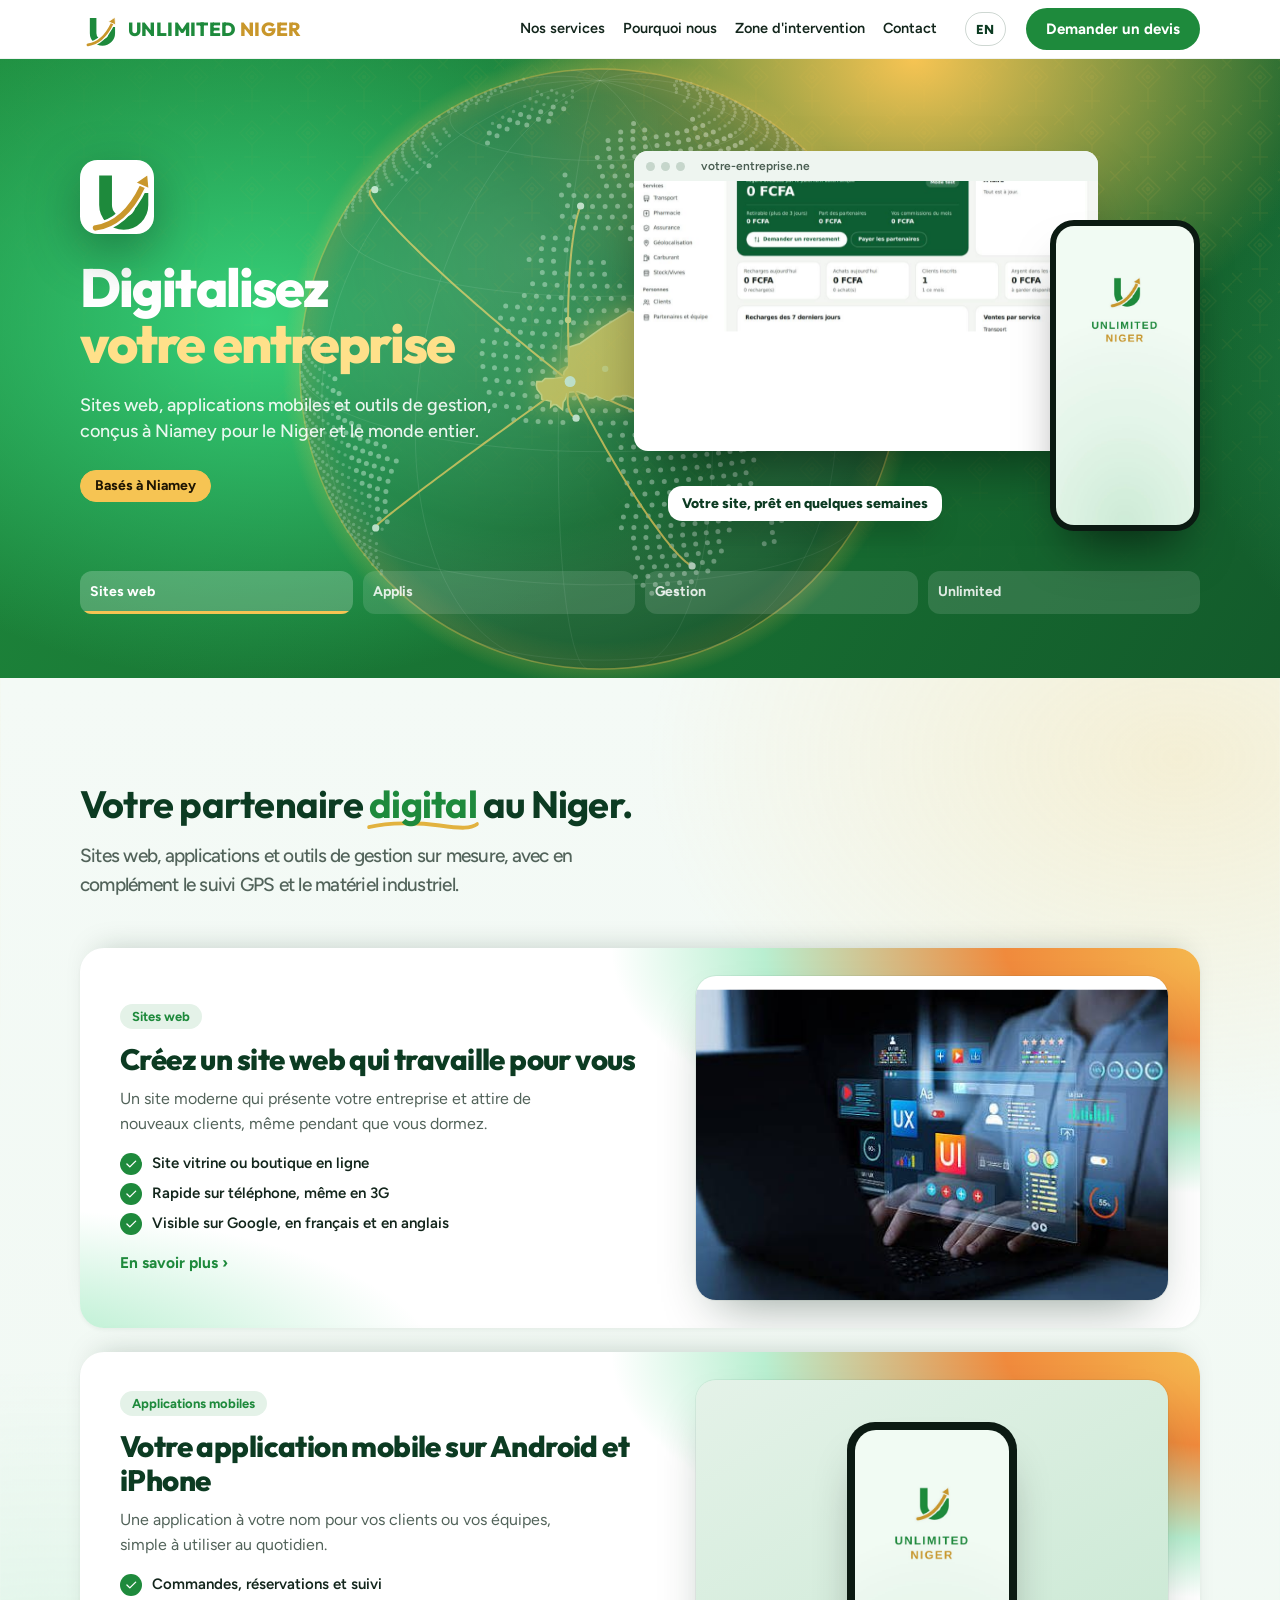
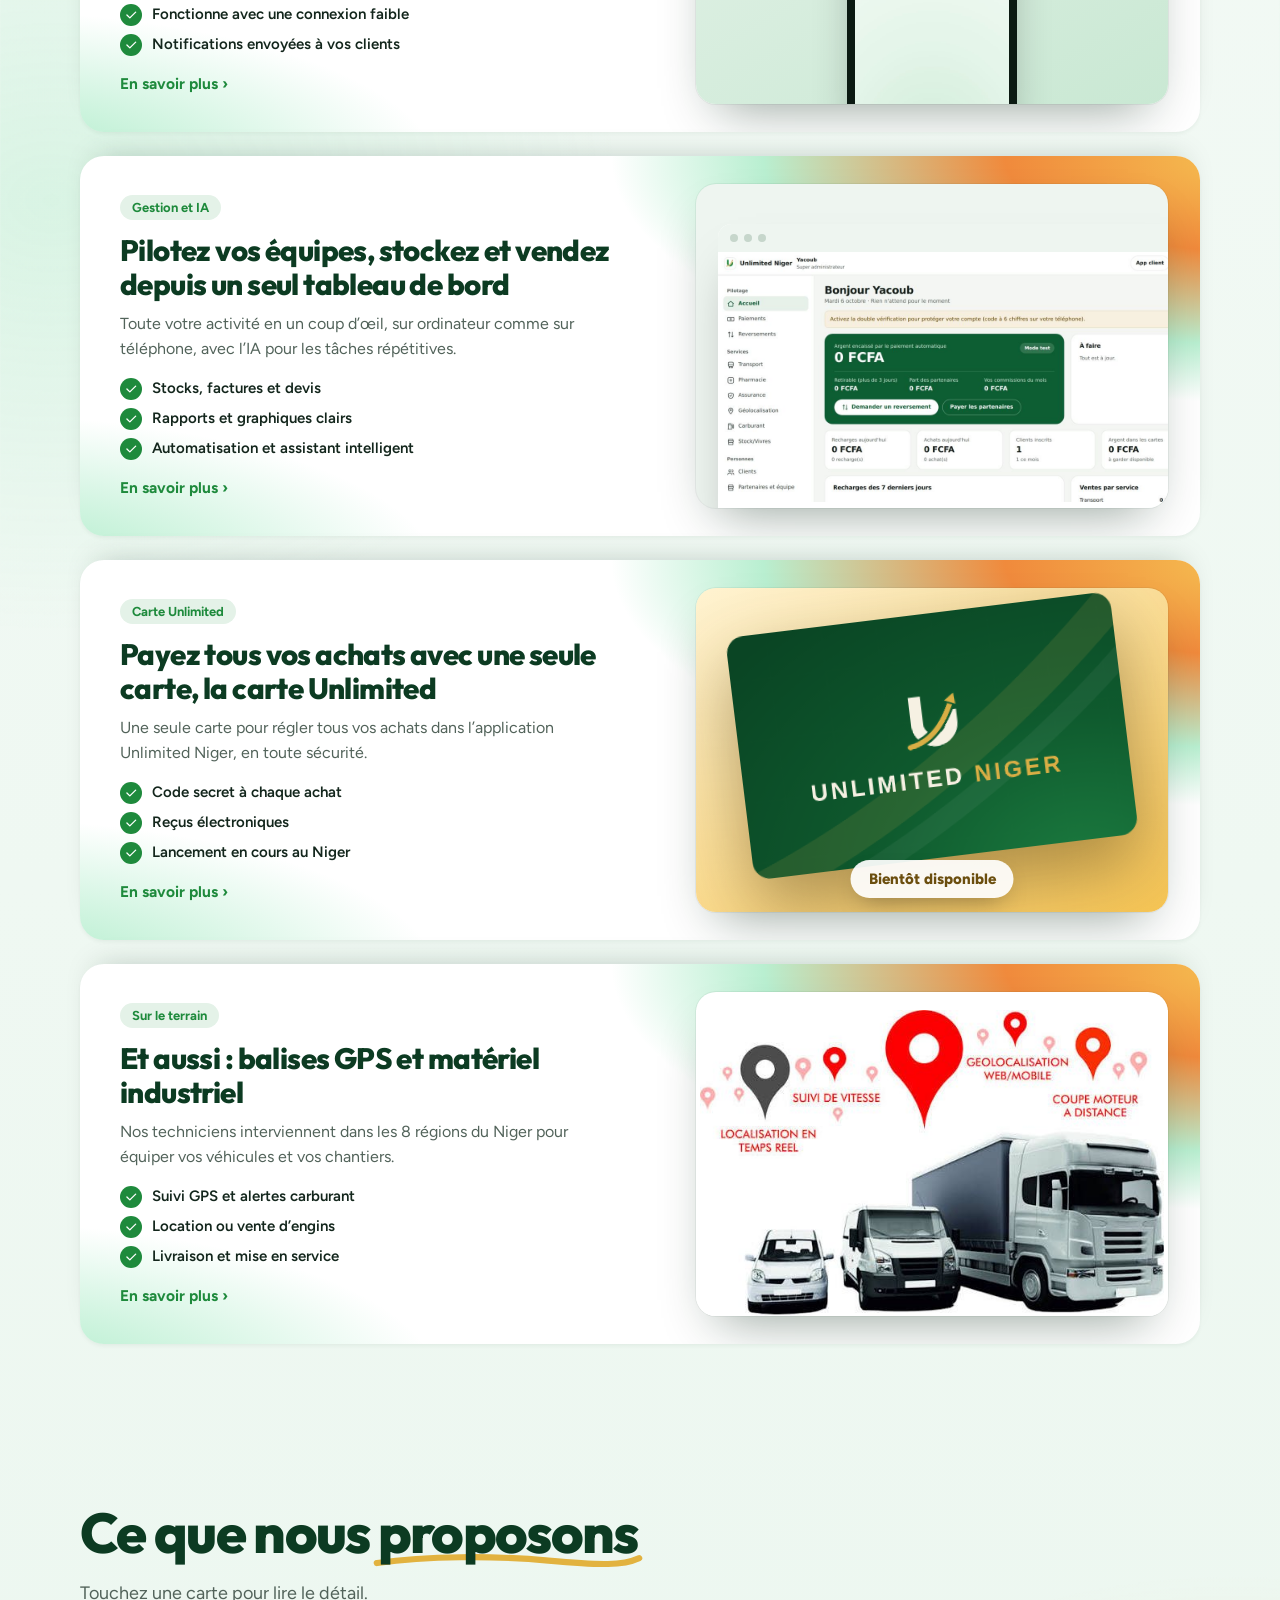
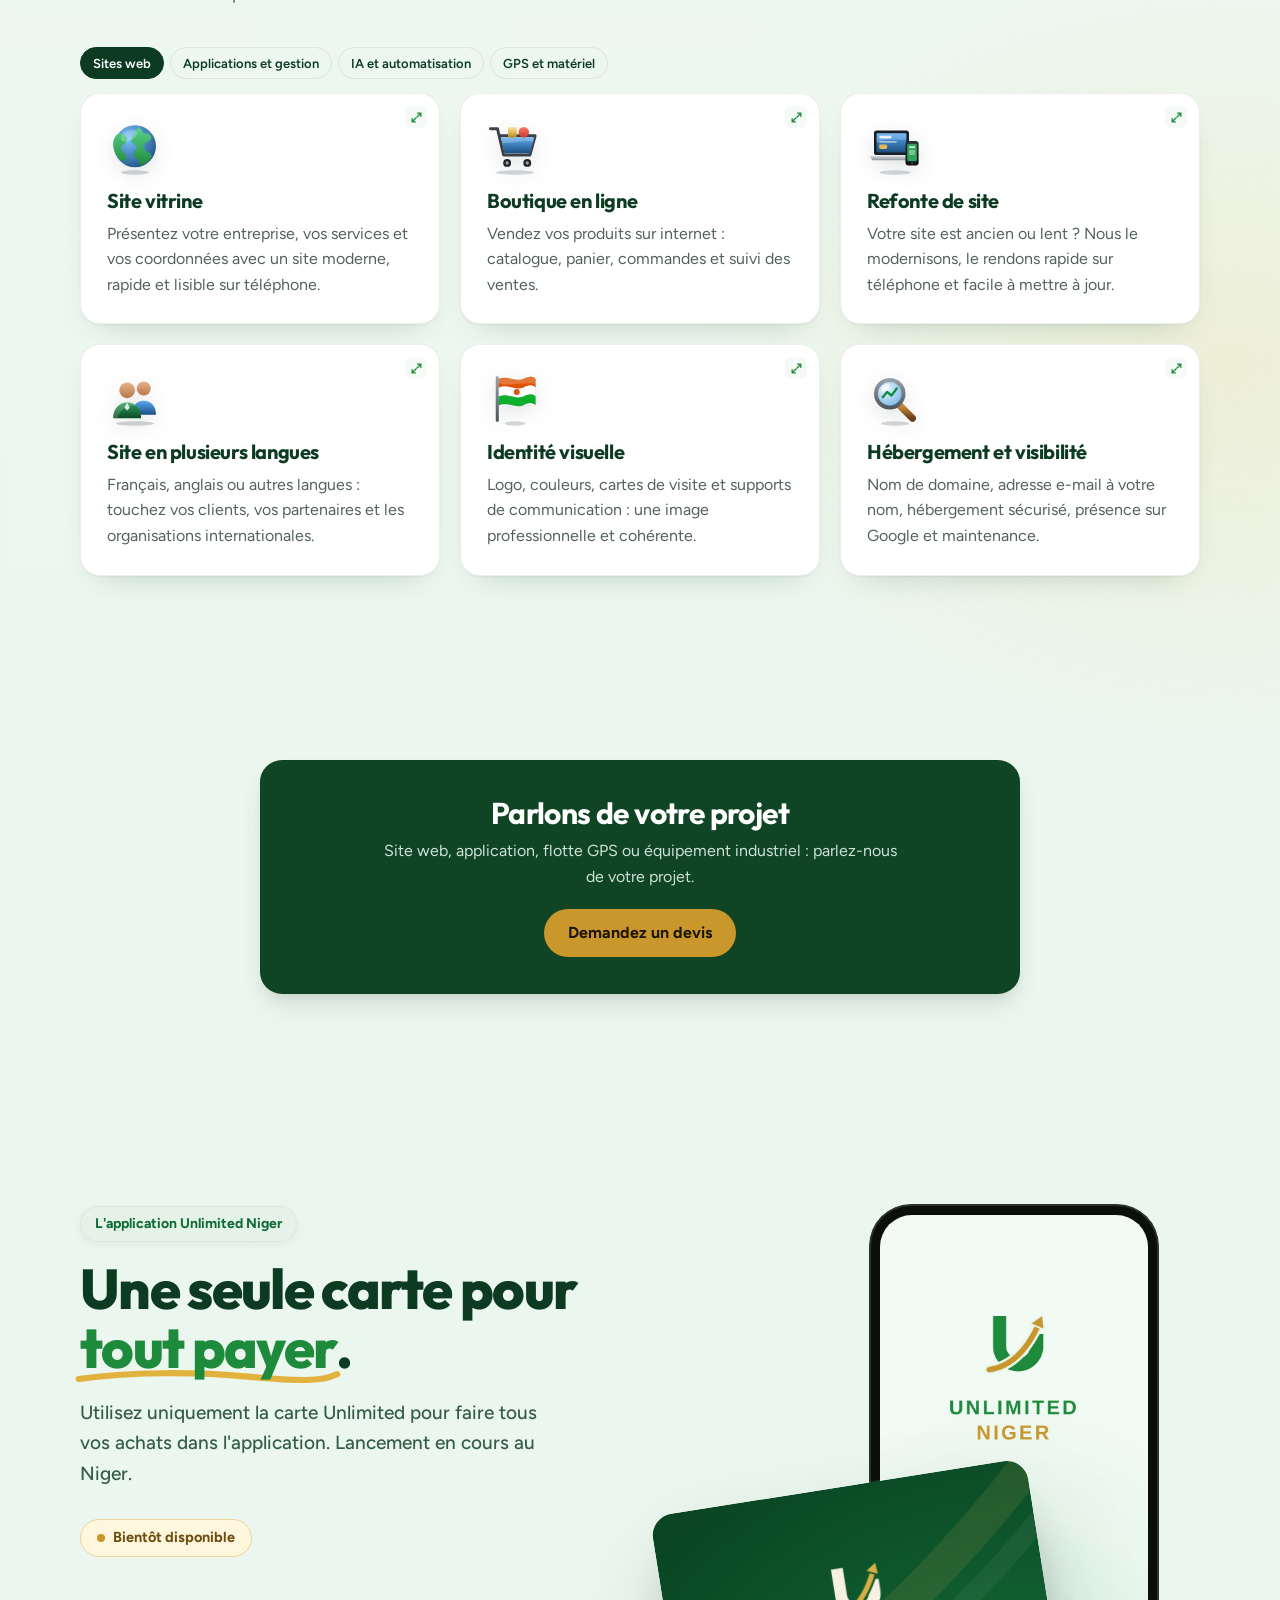
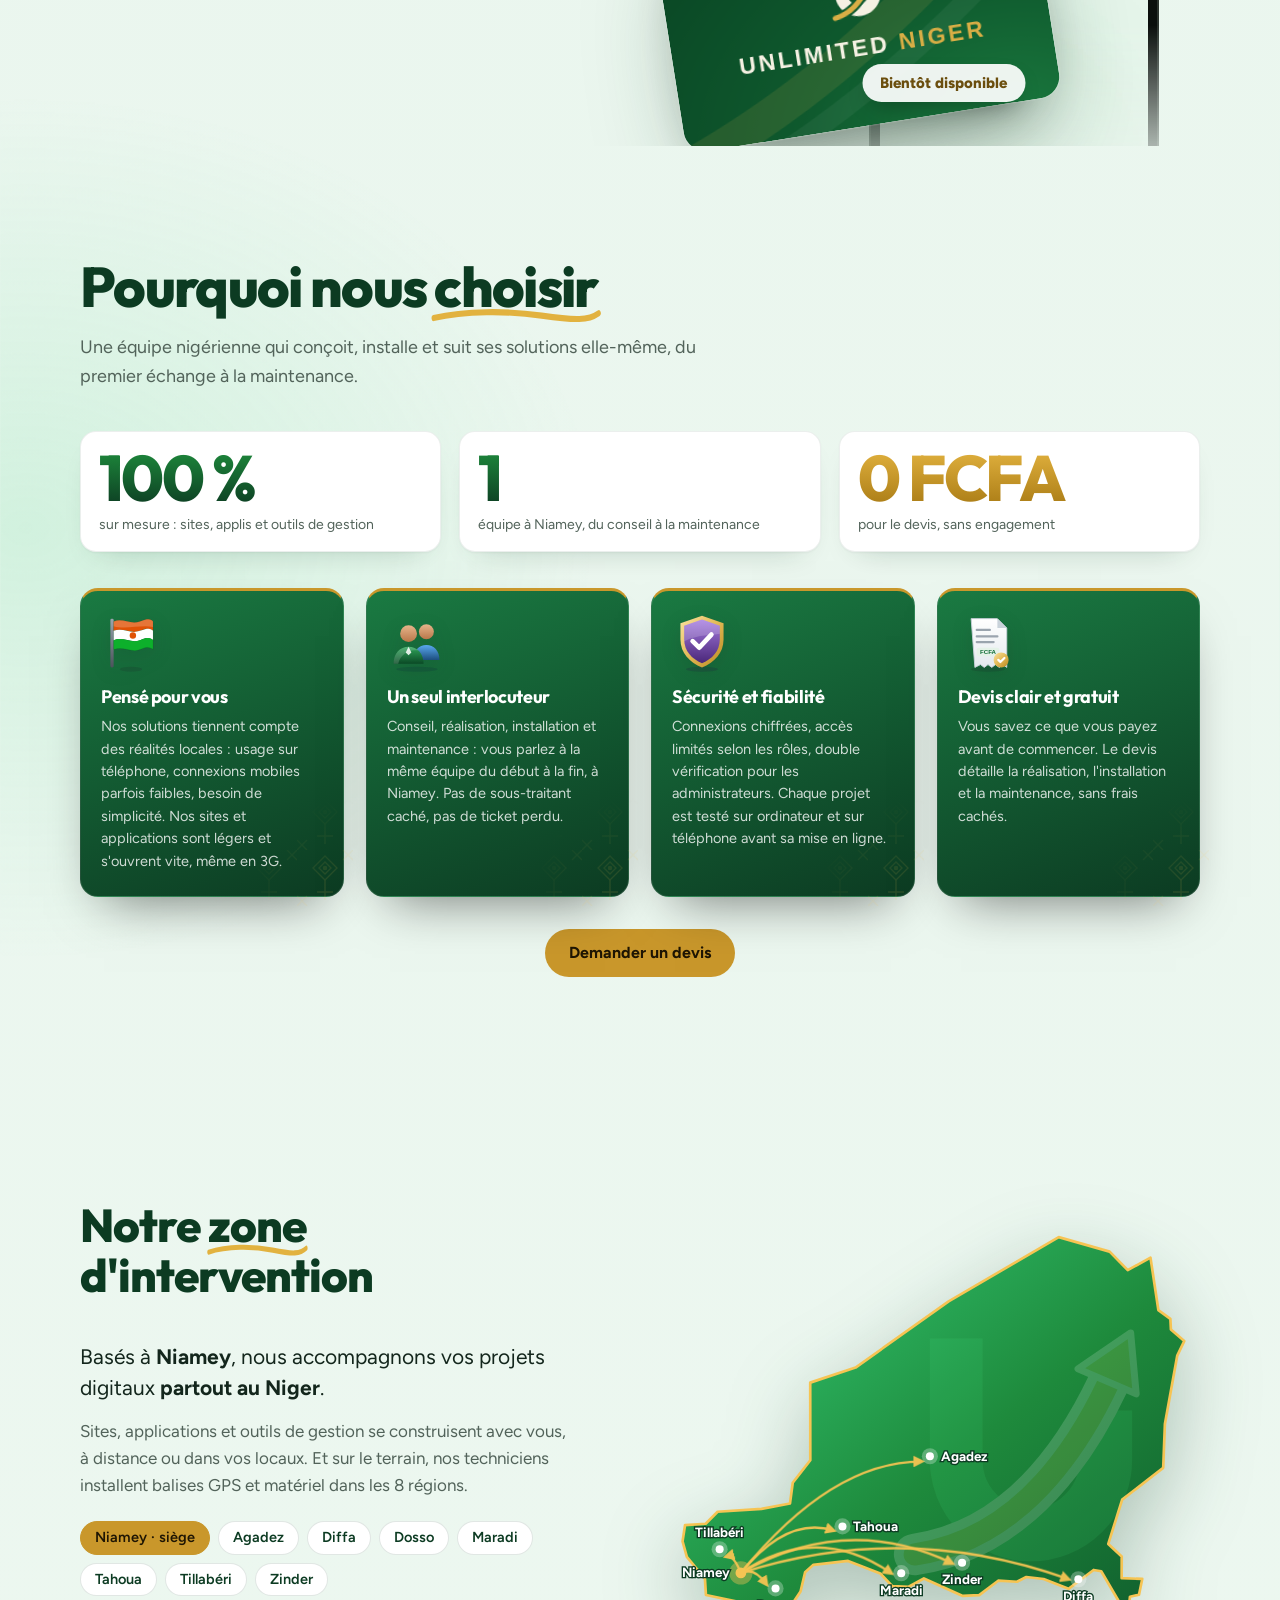
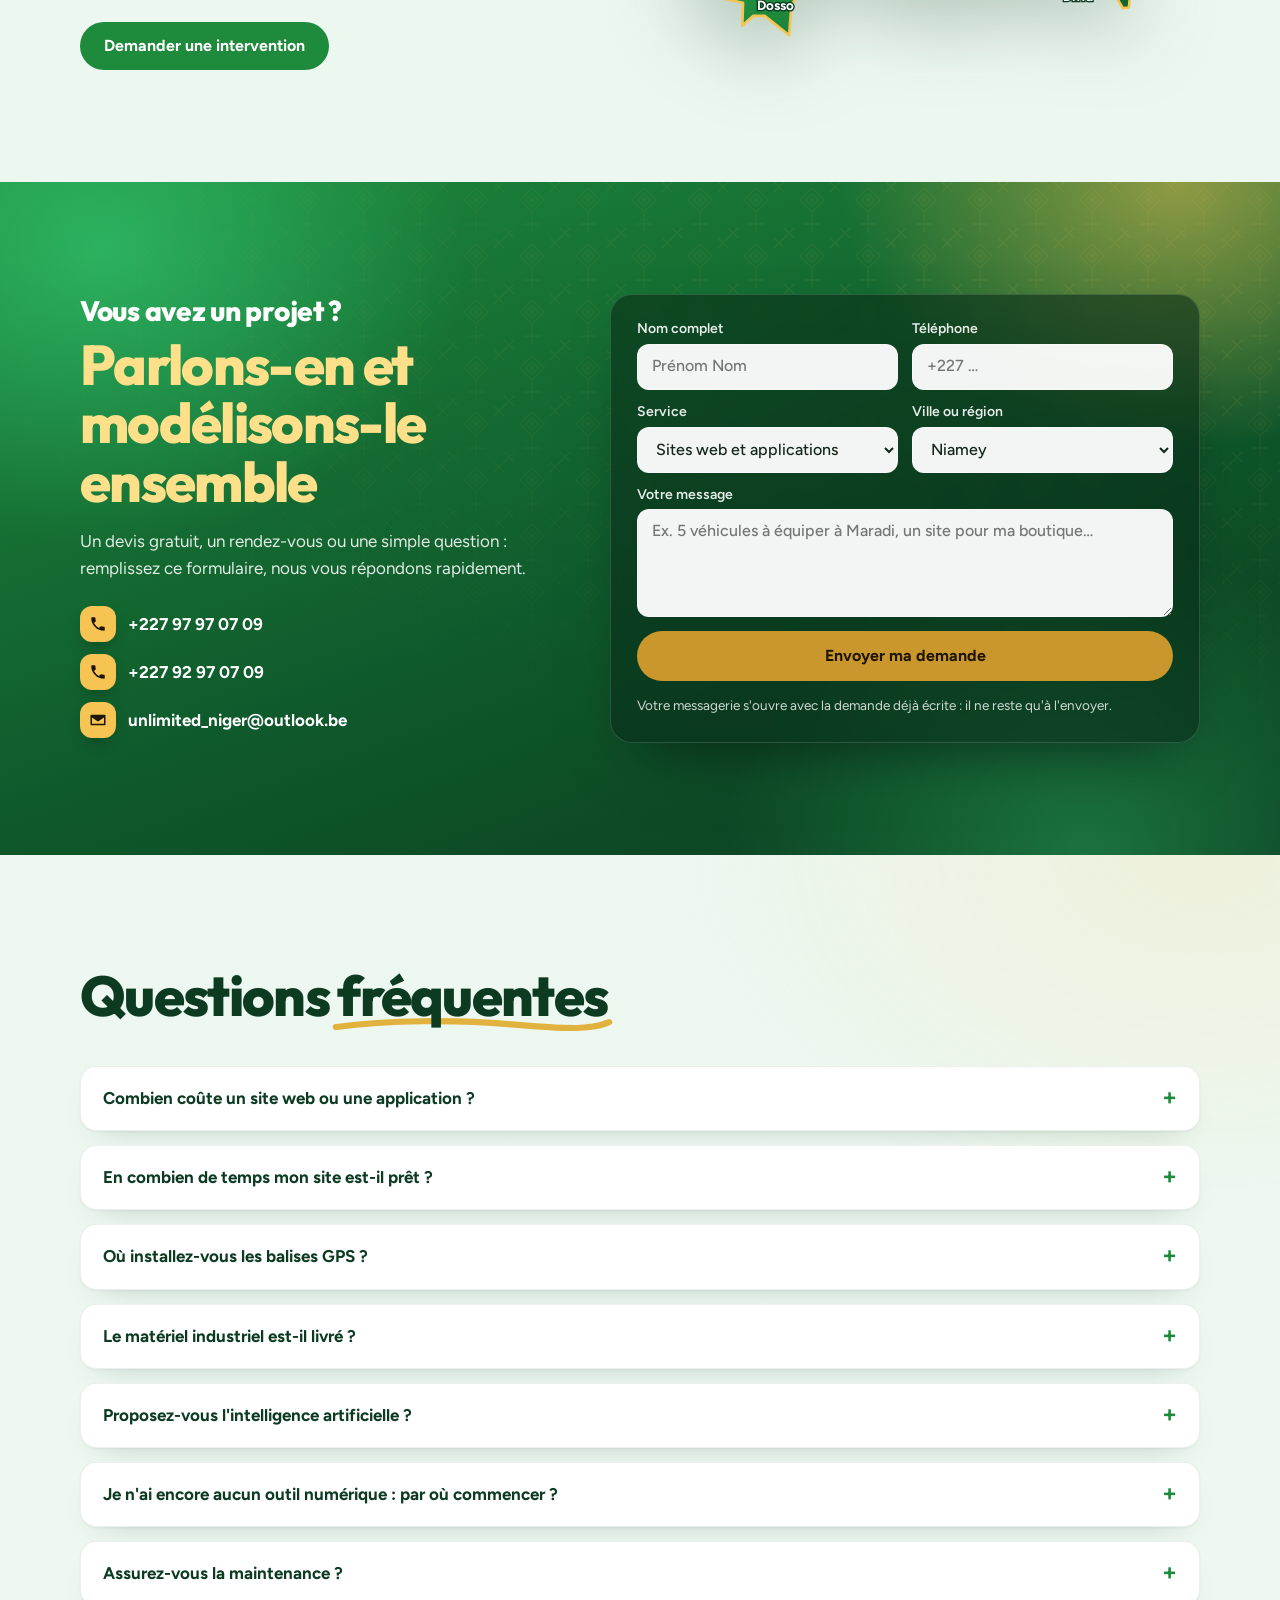
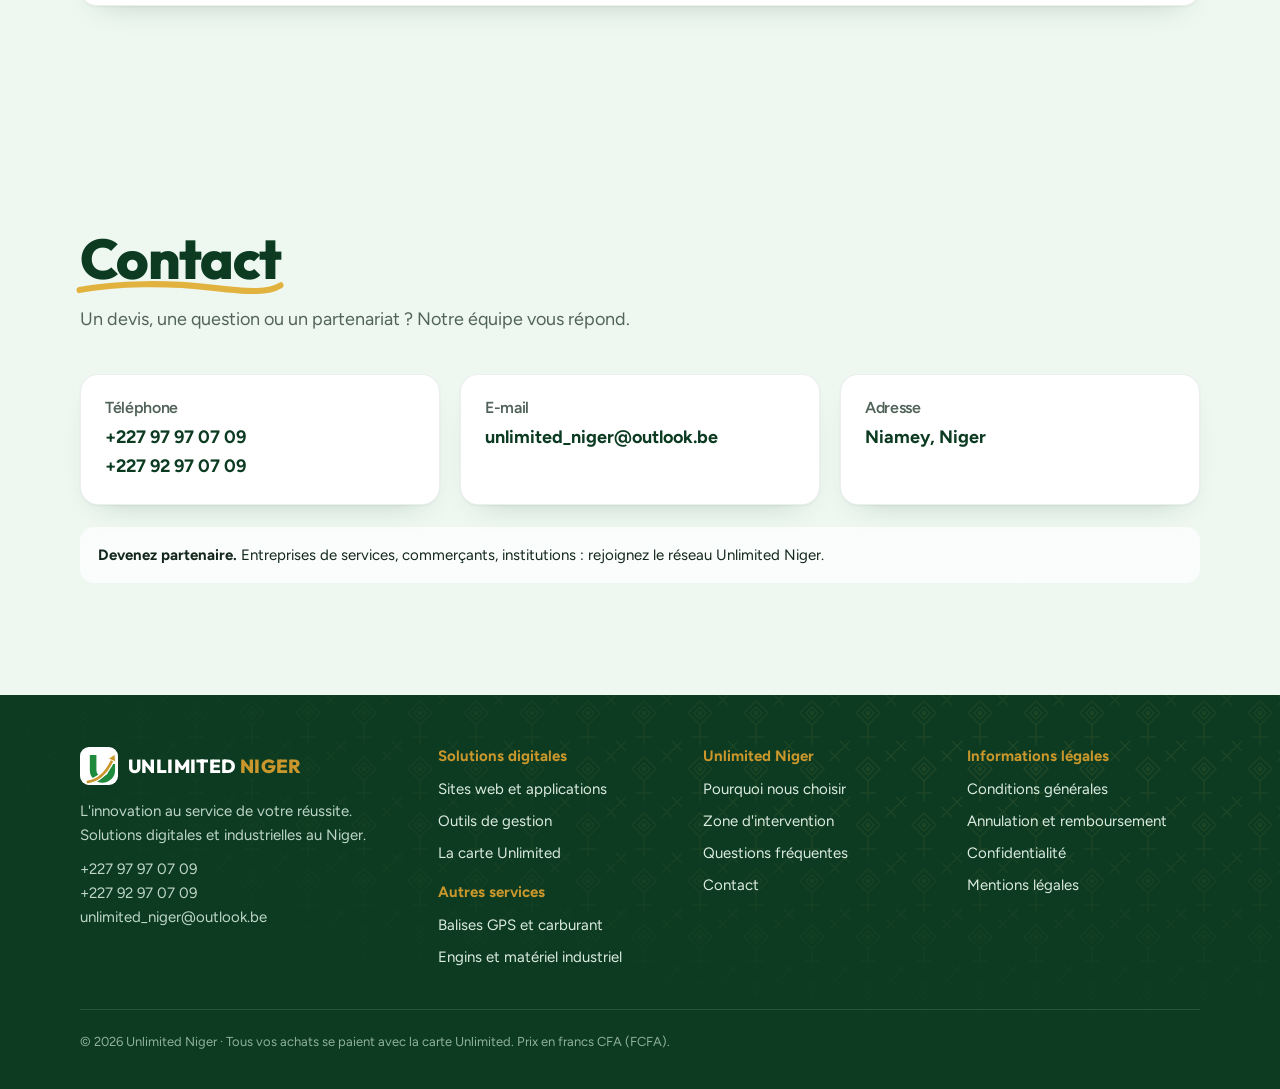
==== commit c1ba6375: "Add files via upload" ====
--- a/index.html
+++ b/index.html
@@ -1,681 +1,334 @@
-<!doctype html><html lang="fr"><head><meta charset=utf8><meta name=viewport content="width=device-width,initial-scale=1,viewport-fit=cover"><link rel="preconnect" href="https://fonts.googleapis.com"><link href="https://fonts.googleapis.com/css2?family=Bricolage+Grotesque:opsz,wght@12..96,700;12..96,800&amp;display=swap" rel="stylesheet"><style>:root{color-scheme:light;box-sizing:border-box;padding-top:env(safe-area-inset-top,0px);padding-bottom:env(safe-area-inset-bottom,0px)}html{scroll-padding-top:env(safe-area-inset-top,0px)}body{margin:0;padding:0;font:14px -apple-system,BlinkMacSystemFont,sans-serif;background:#faf9f5;color:#141413}img{max-width:100%}[hidden]:not([hidden=until-found i]){display:none!important}</style>
-<title>Unlimited Niger</title>
-<script>try{localStorage.getItem("un_theme")==="nuit"&&document.documentElement.setAttribute("data-theme","nuit")}catch{}</script>
-<meta name="theme-color" content="#0B7A36">
-<link rel="manifest" href="/manifest.webmanifest">
-<link rel="apple-touch-icon" href="/apple-touch-icon.png">
-<meta name="apple-mobile-web-app-capable" content="yes">
-<meta name="mobile-web-app-capable" content="yes">
-<meta name="apple-mobile-web-app-title" content="Unlimited">
-<meta name="apple-mobile-web-app-status-bar-style" content="default">
-<link rel="icon" href="[data-uri]">
-<style>[hidden]{display:none!important}:root{--bg: #F2F5F3;--card: #FFFFFF;--ink: #0E1A14;--muted: #5A6862;--line: #E0E7E3;--soft: #E8EEEA;--green: #0B7A36;--green-dark: #075C28;--green-soft: #E2F4E9;--niger-orange: #E05206;--shadow: 0 1px 2px rgba(14,26,20,.04), 0 6px 20px rgba(14,26,20,.06);--blue: #1F4E7A;--blue-soft: #E3EEF9;--purple: #4F2D7A;--purple-soft: #EEE6F6;--orange: #8A3F06;--orange-soft: #FBEBDD;--gold: #7A5200;--gold-soft: #FDF1D6;--red: #9A2B1B;--red-soft: #FBE4E0;--radius: 20px;--display: var(--sans);--sans: system-ui, -apple-system, "Segoe UI", Roboto, "Helvetica Neue", Arial, sans-serif}*{box-sizing:border-box}html,body{margin:0;background:var(--bg);color:var(--ink);font-family:var(--sans);font-size:15px;-webkit-text-size-adjust:100%}a{color:var(--green);text-decoration:none}h1,h2,h3{font-family:var(--display);font-weight:800;letter-spacing:-.02em;margin:0}h1{font-size:26px}h2{font-size:19px}h3{font-size:16px;font-weight:750;letter-spacing:-.01em}p{line-height:1.45;margin:0}.muted{color:var(--muted)}.small{font-size:13px}.tiny{font-size:12px}.row{display:flex;gap:10px;align-items:center}.col{display:flex;flex-direction:column;gap:10px}.between{justify-content:space-between}.wrap{flex-wrap:wrap}.grow{flex:1;min-width:0}.grid2{display:grid;grid-template-columns:repeat(2,minmax(0,1fr));gap:12px}.card{background:var(--card);border-radius:var(--radius);padding:16px;display:flex;flex-direction:column;gap:12px}.card.outline{border:1px solid var(--line)}.label{font-size:12px;font-weight:700;letter-spacing:.8px;text-transform:uppercase;color:var(--muted)}.btn{display:inline-flex;align-items:center;justify-content:center;gap:8px;min-height:48px;padding:0 18px;border-radius:12px;border:1px solid var(--line);background:var(--card);color:var(--ink);font:inherit;font-weight:600;cursor:pointer;text-align:center}.btn.primary{background:var(--green);border-color:var(--green);color:#fff}.btn.dark{background:var(--ink);border-color:var(--ink);color:#fff}.btn.danger{color:var(--red);border-color:var(--red)}.btn.small{min-height:38px;padding:0 12px;font-size:14px;border-radius:10px}.btn.block{width:100%}.btn:disabled{opacity:.55;cursor:default}label.field{display:flex;flex-direction:column;gap:6px;font-size:13px;font-weight:700;color:var(--muted)}input,select,textarea{font:inherit;color:var(--ink);background:var(--card);border:1px solid var(--line);border-radius:12px;padding:0 14px;min-height:46px;width:100%}textarea{padding:10px 14px;min-height:80px;resize:vertical}input:focus,select:focus,textarea:focus,.btn:focus-visible,a:focus-visible{outline:3px solid #8FCBA1;outline-offset:1px}.chips{display:flex;gap:8px;flex-wrap:wrap}.chip{display:inline-flex;align-items:center;min-height:40px;padding:0 14px;border-radius:999px;border:1px solid var(--line);background:var(--card);font:inherit;font-size:14px;cursor:pointer;color:var(--ink)}.chip.on{background:var(--ink);color:#fff;border-color:var(--ink);font-weight:700}.badge{display:inline-flex;align-items:center;gap:4px;padding:4px 10px;border-radius:999px;font-size:12px;font-weight:700;white-space:nowrap}.b-green{background:var(--green-soft);color:var(--green-dark)}.b-gold{background:var(--gold-soft);color:var(--gold)}.b-blue{background:var(--blue-soft);color:var(--blue)}.b-red{background:var(--red-soft);color:var(--red)}.b-gray{background:var(--soft);color:var(--muted)}.notice{padding:12px 14px;border-radius:12px;font-size:14px;line-height:1.4}.notice.ok{background:var(--green-soft);color:var(--green-dark)}.notice.warn{background:var(--orange-soft);color:#6b3005}.notice.err{background:var(--red-soft);color:var(--red)}.empty{padding:28px 16px;text-align:center;color:var(--muted)}.toast{position:fixed;left:50%;bottom:96px;transform:translate(-50%);background:var(--ink);color:#fff;padding:12px 18px;border-radius:12px;z-index:50;max-width:90vw;font-size:14px;box-shadow:0 6px 24px #0003}.toast.err{background:var(--red)}.sheet-bg{position:fixed;top:0;right:0;bottom:0;left:0;background:#1c1a1773;z-index:40;display:flex;align-items:flex-end;justify-content:center}.sheet{background:var(--bg);width:100%;max-width:480px;max-height:92vh;overflow:auto;border-radius:24px 24px 0 0;padding:20px;display:flex;flex-direction:column;gap:14px}@media(min-width:700px){.sheet-bg{align-items:center}.sheet{border-radius:24px}}.qr svg{width:220px;height:220px;display:block}table{width:100%;border-collapse:collapse;font-size:14px}th{text-align:left;font-size:12px;text-transform:uppercase;letter-spacing:.5px;color:var(--muted);padding:10px 8px;border-bottom:1px solid var(--line)}td{padding:10px 8px;border-bottom:1px solid var(--line2, #F0EBE1);vertical-align:top}@keyframes spin{to{transform:rotate(360deg)}}.sheet-bg~.toast{bottom:auto;top:calc(16px + env(safe-area-inset-top))}#shell{max-width:480px;margin:0 auto;min-height:100vh;display:flex;flex-direction:column;background:var(--bg)}#view{flex:1;padding:16px 16px 110px;display:flex;flex-direction:column;gap:16px;outline:none}#tabbar{position:fixed;bottom:0;left:50%;transform:translate(-50%);width:100%;max-width:480px;height:72px;padding-bottom:env(safe-area-inset-bottom);background:var(--card);border-top:1px solid var(--line);display:flex;justify-content:space-around;align-items:center;z-index:10}#tabbar a{display:flex;flex-direction:column;align-items:center;gap:3px;font-size:11px;color:var(--muted);min-width:64px;min-height:48px;justify-content:center}#tabbar a.on{color:var(--green);font-weight:700}#tabbar:empty{display:none}.top{display:flex;align-items:center;gap:12px}.back{width:44px;height:44px;border-radius:50%;background:var(--card);display:inline-flex;align-items:center;justify-content:center;color:var(--ink);flex-shrink:0}.listlink{display:flex;align-items:center;gap:12px;padding:12px 14px;background:var(--card);border-radius:14px;color:var(--ink)}.ticket{background:var(--card);border-radius:20px;overflow:hidden}.ticket .part{padding:20px;display:flex;flex-direction:column;gap:14px}.ticket .cut{border-top:2px dashed var(--line);margin:0 16px}.code{font-family:ui-monospace,Menlo,Consolas,monospace;font-weight:700;letter-spacing:2px;font-size:16px}.drop{display:flex;flex-direction:column;align-items:center;justify-content:center;gap:6px;min-height:140px;border:2px dashed #A89A80;border-radius:16px;background:var(--card);cursor:pointer;text-align:center;padding:12px}.drop img{max-height:200px;max-width:100%;border-radius:10px}.pw-wrap{position:relative;display:block}.pw-wrap input{padding-right:52px!important;width:100%}.pw-eye{position:absolute;right:4px;top:50%;transform:translateY(-50%);width:44px;height:40px;border:none;background:transparent;color:#5a6862;cursor:pointer;border-radius:10px;display:flex;align-items:center;justify-content:center}.pw-eye:hover{background:#0e1a140f;color:#0b3b1e}*{-webkit-tap-highlight-color:transparent}a,button,label,summary,.chip,.listlink{touch-action:manipulation}.btn,.chip,.listlink,.rc.click,.dp,.curcard{transition:transform .12s ease,box-shadow .2s ease,background .2s ease}.btn:active,.chip:active,.listlink:active,.rc.click:active{transform:scale(.98)}html{scroll-behavior:smooth}.steps{display:flex;background:var(--card);border-radius:16px;padding:14px 6px}.steps div{flex:1;display:flex;flex-direction:column;align-items:center;gap:6px;font-size:11px;text-align:center;color:var(--muted)}.steps span{width:24px;height:24px;border-radius:50%;border:2px solid var(--line2, #D8D0C0);display:flex;align-items:center;justify-content:center;background:var(--card)}.steps .done span{background:var(--green);border-color:var(--green);color:#fff}.steps .now span{border:6px solid var(--green)}.steps .now{color:var(--green);font-weight:700}.steps .done{color:var(--ink)}.med{display:flex;justify-content:space-between;gap:10px;padding:10px 0;border-bottom:1px solid var(--line2, #F0EBE1)}.gauge{height:12px;background:var(--soft);border-radius:6px;overflow:hidden}.gauge div{height:100%;background:var(--green);border-radius:6px}.map{width:100%;height:240px;border-radius:16px;background:#e9e4d8;display:block}.seg{display:flex;padding:4px;background:var(--soft);border-radius:12px}.seg button{flex:1;min-height:40px;border:none;border-radius:9px;background:transparent;font:inherit;font-size:14px;color:var(--muted);cursor:pointer}.seg button.on{background:var(--card);color:var(--ink);font-weight:700;box-shadow:0 1px 2px #00000014}.auth{min-height:80vh;justify-content:center}.ic.live{border-radius:16px;display:inline-flex;align-items:center;justify-content:center;flex-shrink:0}.lv{width:72%;height:72%;display:block}.lv *{transform-box:fill-box;animation-delay:var(--t, 0s)!important}.lv-bus .body{animation:lvBob .45s ease-in-out infinite alternate}.lv-bus .wheel{transform-origin:center;animation:lvSpin .7s linear infinite}.lv-bus .road{animation:lvRoad .7s linear infinite}.lv-bus .light{animation:lvBlink 1.2s ease-in-out infinite}.lv-ph .cross{transform-origin:center;animation:lvBeat 1.5s ease-in-out infinite}.lv-ph .ecg{stroke-dasharray:45 100;animation:lvEcg 1.5s linear infinite}.lv-sh .shine{animation:lvShine 2.6s ease-in-out infinite}.lv-sh .chk{stroke-dasharray:100;animation:lvCheck 2.6s ease-out infinite}.lv-pin .pin{animation:lvHop 1.3s cubic-bezier(.4,0,.3,1) infinite}.lv-pin .shadow{transform-origin:center;animation:lvShadow 1.3s cubic-bezier(.4,0,.3,1) infinite}.lv-pin .ring{transform-origin:center;animation:lvRing 1.3s ease-out infinite}.lv-box .box{transform-origin:center bottom;animation:lvBox 1.2s ease-in-out infinite}.lv-box .speed{animation:lvSpeed .9s linear infinite}@keyframes lvBob{to{transform:translateY(-1.2px)}}@keyframes lvSpin{to{transform:rotate(360deg)}}@keyframes lvRoad{to{transform:translate(-14px)}}@keyframes lvBlink{50%{opacity:.25}}@keyframes lvBeat{0%,45%,to{transform:scale(1)}12%{transform:scale(1.09)}24%{transform:scale(.97)}34%{transform:scale(1.04)}}@keyframes lvEcg{0%{stroke-dashoffset:145}to{stroke-dashoffset:0}}@keyframes lvShine{0%,35%{transform:translate(-12px)}75%,to{transform:translate(70px)}}@keyframes lvCheck{0%{stroke-dashoffset:100}30%,to{stroke-dashoffset:0}}@keyframes lvHop{0%,to{transform:translateY(0)}45%{transform:translateY(-5px)}}@keyframes lvShadow{0%,to{transform:scale(1);opacity:.35}45%{transform:scale(.6);opacity:.15}}@keyframes lvRing{0%{transform:scale(.3);opacity:.9}70%,to{transform:scale(1.35);opacity:0}}@keyframes lvBox{0%,to{transform:translateY(0) rotate(0)}50%{transform:translateY(-2.5px) rotate(-4deg)}}@keyframes lvSpeed{0%{transform:translate(5px);opacity:0}40%{opacity:.75}to{transform:translate(-6px);opacity:0}}@media(prefers-reduced-motion:reduce){.lv *{animation:none!important}}.clogo{display:inline-flex;align-items:center;justify-content:center;border-radius:14px;color:#fff;font-weight:800;letter-spacing:.3px;flex-shrink:0;font-family:var(--sans)}img.clogo{object-fit:contain;background:var(--card);border:1px solid var(--line);padding:4px}.listlink.company{padding:14px;gap:14px}html{-webkit-tap-highlight-color:transparent;scroll-behavior:auto}a,button,label,input,select{touch-action:manipulation}#view{transition:opacity .15s ease .12s}#view.pending{opacity:.55;pointer-events:none}#view.enter{animation:enter .22s cubic-bezier(.2,.7,.2,1)}@keyframes enter{0%{opacity:0;transform:translateY(8px)}to{opacity:1;transform:none}}.btn,.listlink,.chip,#tabbar a,.back,.seg button{transition:transform .12s ease,background-color .15s ease,box-shadow .15s ease}.btn:active,.listlink:active,.chip:active,.back:active{transform:scale(.97)}#tabbar a:active{transform:scale(.92)}.sheet-bg{animation:fade .18s ease}.sheet{animation:rise .26s cubic-bezier(.2,.8,.2,1)}@keyframes fade{0%{opacity:0}}@keyframes rise{0%{transform:translateY(40px);opacity:.6}}.sk{border-radius:16px;background:linear-gradient(90deg,#ece5d8,#f5f0e6,#ece5d8);background-size:200% 100%;animation:shimmer 1.1s linear infinite}@keyframes shimmer{0%{background-position:200% 0}to{background-position:-200% 0}}.toast{animation:fade .18s ease}@media(prefers-reduced-motion:reduce){#view.enter,.sheet,.sheet-bg,.sk,.toast{animation:none}.btn:active,.listlink:active,.chip:active,.back:active,#tabbar a:active{transform:none}}body{background:var(--bg)}#tabbar{padding-bottom:env(safe-area-inset-bottom,0px);height:calc(72px + env(safe-area-inset-bottom,0px))}#view{padding:16px 16px 124px;gap:18px}.card,.listlink,.ticket,.steps,.drop{box-shadow:var(--shadow);border-color:transparent}.card.outline{box-shadow:none;border:1px solid var(--line)}.card{border-radius:22px;padding:18px}.listlink{border-radius:18px;padding:14px 16px}.btn{min-height:52px;border-radius:16px;font-weight:700;border-color:var(--line)}.btn.primary{background:linear-gradient(135deg,#13a456,#0b7a36 55%,#075c28);border:none;box-shadow:0 8px 18px #0b7a3647}.btn.primary:disabled{box-shadow:none}.btn.small{min-height:40px;border-radius:12px}input,select,textarea{background:var(--tint, #F3F7F5);border:1.5px solid transparent;border-radius:14px;min-height:50px;transition:border-color .15s,box-shadow .15s,background .15s}input:focus,select:focus,textarea:focus{outline:none;border-color:var(--green);background:var(--card);box-shadow:0 0 0 4px #0b7a361f}label.field{font-weight:650}.back{box-shadow:var(--shadow);width:46px;height:46px}.top{gap:14px}.top h1{font-size:24px}.seg{background:#e4ece7;border-radius:16px;padding:5px}.seg button{border-radius:12px;font-weight:600}.seg button.on{box-shadow:var(--shadow);color:var(--green-dark)}.chip{border-color:transparent;background:var(--card);box-shadow:var(--shadow);font-weight:600}.chip.on{background:var(--green);border-color:var(--green)}.badge{padding:5px 10px}.notice{border-radius:16px}.ticket{border-radius:26px}.toast{border-radius:16px;bottom:100px}.sheet{border-radius:28px 28px 0 0;background:var(--bg)}.sheet:before{content:"";display:block;width:44px;height:5px;border-radius:3px;background:#cbd5d0;margin:-8px auto 2px}@media(min-width:700px){.sheet{border-radius:28px}.sheet:before{display:none}}h2{font-size:20px}.sec{display:flex;justify-content:space-between;align-items:baseline;gap:10px}.sec a{font-size:14px;font-weight:700}#tabbar{background:#0e1a14!important;border-color:#0e1a14!important}#tabbar a{color:#ffffff8c!important;background:transparent!important}#tabbar a.on{color:#fff!important;font-weight:800}#tabbar .fab{flex:0 0 64px;width:64px;height:64px;margin-top:-30px;border-radius:22px;border:4px solid var(--bg);color:#fff;cursor:pointer;background:linear-gradient(135deg,#13a456,#0b7a36 60%,#075c28);box-shadow:0 10px 22px #0b7a3666;display:flex;align-items:center;justify-content:center;transition:transform .12s ease}#tabbar .fab:active{transform:scale(.92)}#tabbar{bottom:calc(12px + env(safe-area-inset-bottom,0px));width:calc(100% - 24px);max-width:456px;height:68px;padding:0 6px;border-radius:24px;border:1px solid rgba(255,255,255,.7);background:#ffffffe6;-webkit-backdrop-filter:blur(16px);backdrop-filter:blur(16px);box-shadow:0 12px 32px #0e1a1429}#tabbar a{flex:1;min-width:0;height:54px;border-radius:18px;gap:2px;font-size:11px;font-weight:600}#tabbar a.on{background:var(--green-soft);color:var(--green-dark);font-weight:800}.avatar{width:46px;height:46px;border-radius:50%;background:#fff3;border:2px solid rgba(255,255,255,.35);display:flex;align-items:center;justify-content:center;font-weight:800;color:#fff;flex-shrink:0}.hero-search{position:relative;z-index:3}.hero-search label{display:flex;align-items:center;gap:10px;background:var(--card);color:var(--muted);border-radius:18px;padding:0 16px;height:54px;box-shadow:0 10px 28px #00000029}.hero-search input{background:transparent;border:none;min-height:50px;padding:0;box-shadow:none!important;font-size:15px}.search-res{position:absolute;left:0;right:0;top:60px;background:var(--card);color:var(--ink);border-radius:18px;box-shadow:0 16px 40px #0000002e;overflow:hidden}.search-res a{display:flex;align-items:center;gap:12px;padding:12px 16px;color:var(--ink);border-bottom:1px solid var(--soft)}.search-res a:last-child{border-bottom:none}.modules{margin-top:-50px;position:relative;z-index:2}.cur::-webkit-scrollbar{display:none}.cur{display:flex;gap:12px;overflow-x:auto;margin:0 -16px;padding:4px 16px 10px;scroll-snap-type:x mandatory;scrollbar-width:none}.cur a{flex:0 0 80%;max-width:330px;scroll-snap-align:start;background:var(--card);border-radius:22px;padding:16px;box-shadow:var(--shadow);display:flex;flex-direction:column;gap:10px;color:var(--ink)}.cur a .h{display:flex;align-items:center;gap:10px}.cur a .h .i{width:40px;height:40px;border-radius:14px;display:flex;align-items:center;justify-content:center;flex-shrink:0}.cur a b{font-size:15px}.auth-hero{margin:-16px -16px 0;padding:calc(40px + env(safe-area-inset-top,0px)) 24px 90px;color:#fff;text-align:center;position:relative;overflow:hidden;background:radial-gradient(120% 140% at 100% 0%,#22b866,#0b7a36 42%,#05401e);border-radius:0 0 36px 36px;display:flex;flex-direction:column;align-items:center;gap:12px}.auth-hero:after{content:"";position:absolute;width:200px;height:200px;border-radius:50%;right:-70px;top:-70px;background:#ffffff14}.auth-hero .logo{width:84px;height:84px;border-radius:26px;background:var(--card);padding:8px;box-shadow:0 12px 30px #0003}.auth-hero h1{font-size:30px;color:#fff}.auth-hero p{color:#ffffffd9;font-size:15px;max-width:320px}.auth-hero .mods{display:flex;gap:8px;margin-top:6px}.auth-hero .mods .ic.live{background:#ffffff24!important;color:#fff!important}.auth-card{margin-top:-62px;position:relative;z-index:2}.auth-foot{text-align:center;font-size:14px}.hero-search{margin-bottom:-2px}.svc{display:grid;grid-template-columns:repeat(3,minmax(0,1fr));gap:12px}.svc a{background:var(--card);border-radius:22px;box-shadow:var(--shadow);padding:16px 8px 14px;display:flex;flex-direction:column;align-items:center;gap:10px;color:var(--ink);text-align:center;transition:transform .12s ease}.svc a:active{transform:scale(.96)}.svc b{font-size:14px}.svc .soon{background:var(--card)!important;color:var(--muted)!important}.svc a .ic.live{background:var(--card)!important;box-shadow:0 4px 12px #0e1a1414}.svc a{box-shadow:none;border:1px solid rgba(14,26,20,.04)}.svc a:last-child{background:var(--soft);color:var(--muted)}.svc a{position:relative;overflow:hidden;transition:transform .25s cubic-bezier(.34,1.56,.64,1),box-shadow .25s ease}.svc a>*{position:relative;z-index:2}@keyframes svcIn{0%{opacity:0;transform:translateY(20px) scale(.8)}}@keyframes svcShine{to{transform:translate(110%)}}.svc a:active{transform:scale(.94)}@keyframes svcPop{0%{transform:scale(.92)}50%{transform:scale(1.06)}to{transform:none}}@keyframes svcRipple{to{transform:scale(4);opacity:0}}@keyframes spark{0%{transform:translate(-50%,-50%) scale(.3);opacity:1}to{transform:translate(calc(-50% + var(--dx)),calc(-50% + var(--dy))) scale(1);opacity:0}}@media(hover:hover){.svc a:hover{transform:translateY(-3px);box-shadow:0 12px 24px #0e1a141a}}@media(prefers-reduced-motion:reduce){.svc a,.svc a:before{animation:none!important}}.rot{position:relative;z-index:1;color:#fff;display:flex;flex-direction:column;gap:8px;min-height:148px;margin-top:-10px;transition:opacity .28s ease,transform .28s ease}.rot.out{opacity:0;transform:translateY(-6px)}.rot b{font-size:26px;line-height:1.18;font-weight:800;letter-spacing:-.02em}.rot small{font-size:14px;color:#ffffffd9;font-weight:600}.rot-tag{align-self:flex-start;display:inline-flex;align-items:center;gap:6px;font-size:12px;font-weight:700;padding:5px 10px;border-radius:999px;background:#ffffff2e;color:#fff}.rot-dots{display:flex;gap:6px;position:relative;z-index:1;margin-top:-6px}.rot-dots i{width:7px;height:7px;border-radius:4px;background:#ffffff59;transition:width .3s ease,background .3s ease}.rot-dots i.on{width:20px;background:var(--card)}@media(prefers-reduced-motion:reduce){.rot{transition:none}}.curcard{display:flex;align-items:center;gap:12px;background:var(--card);border-radius:22px;padding:14px 16px;box-shadow:var(--shadow);color:var(--ink)}.curcard b{font-size:16px}.profile{margin:-16px -16px 0;padding:calc(28px + env(safe-area-inset-top,0px)) 20px 28px;color:#fff;display:flex;align-items:center;gap:16px;background:radial-gradient(120% 140% at 100% 0%,#22b866,#0b7a36 42%,#05401e);border-radius:0 0 32px 32px}.profile b{font-size:21px;letter-spacing:-.02em}.profile span{color:#ffffffd9}.avatar.big{width:64px;height:64px;font-size:22px}.acc-i{width:40px;height:40px;border-radius:14px;display:flex;align-items:center;justify-content:center;flex-shrink:0}.btn.danger{background:var(--card);border-color:transparent;box-shadow:var(--shadow)}.phero{margin:-16px -16px 4px;padding:calc(16px + env(safe-area-inset-top,0px)) 16px 22px;color:#fff;border-radius:0 0 30px 30px;position:relative;overflow:hidden;background:radial-gradient(130% 120% at 100% 100%,#7e8a2b,#1e8c45 38%,#0b7a36 62%,#07672d)}.phero:before{content:"";position:absolute;width:180px;height:180px;right:-60px;top:-70px;border-radius:50%;background:#ffffff14;pointer-events:none}.phero .top{position:relative;z-index:1;gap:14px}.phero h1{color:#fff;font-size:23px;line-height:1.15;letter-spacing:-.02em}.phero .grow span{display:block;font-size:13px;color:#ffffffd1;margin-top:3px}.phero .back{background:#ffffff2e;color:#fff;box-shadow:none;border:1px solid rgba(255,255,255,.25)}.phero .ic.live{background:var(--card)!important;box-shadow:0 6px 14px #00000026;flex-shrink:0}.phero .ph-ic{width:46px;height:46px;border-radius:16px;background:#ffffff2e;display:flex;align-items:center;justify-content:center;flex-shrink:0}.phero.m-bus{background:radial-gradient(130% 120% at 100% 100%,#3e7fbf,#1f4e7a 55%,#143654)}.phero.m-cross{background:radial-gradient(130% 120% at 100% 100%,#7e8a2b,#1e8c45 38%,#0b7a36 62%,#07672d)}.phero.m-shield{background:radial-gradient(130% 120% at 100% 100%,#8a5cc4,#4f2d7a 55%,#361e55)}.phero.m-fuel{background:radial-gradient(130% 120% at 100% 100%,#2e8c93,#12636a,#0b4247);border-bottom:2px solid #0E5A60}.phero.m-fuel .ic.live{background:#d5eff0!important}.fu-act{display:flex;flex-direction:column;gap:12px;padding:18px;border-radius:22px;background:#0e5a60;color:#fff}.fu-act h2{margin:0;color:#fff;font-size:19px}.fu-act p{margin:0;color:#cde9ea;font-size:14px}.fu-act .btn.primary{background:#fff!important;color:#0e5a60!important;border-color:#fff!important}.fu-code{display:flex;gap:8px}.fu-code input{flex:1;min-width:0;text-transform:uppercase;letter-spacing:2px;font-weight:700}.fu-code input::placeholder{text-transform:none;letter-spacing:0;font-weight:500}.fu-row{display:flex;align-items:center;gap:12px;padding:12px 14px;border-radius:16px;background:var(--card);border:1px solid var(--line)}.fu-row .grow{display:flex;flex-direction:column;min-width:0}.fu-row .grow span{font-size:12.5px;color:var(--muted)}.fu-v{display:flex;flex-direction:column;gap:8px;padding:14px 16px;border-radius:18px;border:2px dashed #9DD3D6;background:#f1fafa}.fu-v.off{opacity:.6;border-style:solid;border-color:var(--line);background:var(--card)}.fu-v .amt{font-size:22px;font-weight:800;color:#0b4247}.fu-v .tags{display:flex;flex-wrap:wrap;gap:6px}.fu-v .tags span{font-size:12px;font-weight:700;padding:3px 9px;border-radius:999px;background:#fff;border:1px solid #CDE6E7;color:#0e5a60}.fu-chips{display:grid;grid-template-columns:repeat(4,minmax(0,1fr));gap:8px}.fu-chips button{min-height:44px;border-radius:12px;border:1.5px solid var(--line);background:var(--card);font:inherit;font-weight:700;color:var(--ink)}.fu-chips button.on{border-color:#0e5a60;background:#e3f4f5;color:#0b4247}.fu-src{display:flex;flex-direction:column;gap:8px}.fu-src label{display:flex;align-items:center;gap:12px;padding:12px 14px;border-radius:14px;border:2px solid var(--line);background:var(--card);cursor:pointer}.fu-src label:has(input:checked){border-color:#0e5a60;background:#f1fafa}.fu-src input{accent-color:#0E5A60;width:20px;height:20px}.fu-rc{text-align:center;padding:22px 18px;border-radius:22px;background:#e8f5ec;border:2px solid var(--green);display:flex;flex-direction:column;gap:6px;align-items:center}.fu-rc .big{font-size:34px;font-weight:800;color:var(--green-dark)}.fu-rc .cd{font-size:40px;font-weight:800;letter-spacing:10px;padding:8px 18px;border-radius:14px;background:#fff;color:#0b3b1e}.fu-cam{width:100%;aspect-ratio:1;object-fit:cover;border-radius:18px;background:#000}.phero.m-plane{background:radial-gradient(130% 120% at 100% 100%,#3e7fbf,#1f4e7a 55%,#143654);border-bottom:2px solid var(--blue)}.phero.m-plane .ic.live{background:var(--blue-soft)!important}.lv-plane .pl{animation:lvPlane 3.2s ease-in-out infinite;animation-delay:var(--t, 0s);transform-origin:24px 24px}.lv-plane .trail{animation:lvTrail 1.6s linear infinite;animation-delay:var(--t, 0s)}@keyframes lvPlane{0%,to{transform:translate(0) rotate(0)}50%{transform:translate(1.5px,-2px) rotate(-3deg)}}@keyframes lvTrail{0%{transform:translate(4px);opacity:.9}to{transform:translate(-4px);opacity:.3}}@media(prefers-reduced-motion:reduce){.lv-plane .pl,.lv-plane .trail{animation:none}}.tr-modes{display:grid;grid-template-columns:repeat(2,minmax(0,1fr));gap:12px}.tr-mode{position:relative;display:flex;flex-direction:column;align-items:center;text-align:center;gap:8px;padding:20px 12px 18px;border-radius:22px;background:var(--card);color:var(--ink);box-shadow:var(--shadow);text-decoration:none}.tr-mode b{font-size:18px}.tr-mode span:not(.ic){font-size:12.5px;color:var(--muted);line-height:1.35}.tr-mode .pha-n{position:absolute;top:10px;right:10px}.fl-row{display:flex;align-items:center;gap:12px;padding:14px;border-radius:18px;background:var(--card);color:var(--ink);text-decoration:none;box-shadow:var(--shadow)}.fl-row .grow{display:flex;flex-direction:column;gap:3px;min-width:0}.fl-row small{font-size:12.5px;color:var(--muted)}.fl-row small.g{color:var(--green-dark);font-weight:700}.fl-row .badge{align-self:flex-start;white-space:nowrap}.fl-logo{display:inline-flex;align-items:center;justify-content:center;flex:none;border-radius:50%;color:#fff;font-weight:800;letter-spacing:.3px;object-fit:contain;background:#fff;overflow:hidden}img.fl-logo{border:1px solid var(--line);border-radius:12px;object-fit:contain}.fl-logo.fl-ic{width:44px;height:44px;background:var(--blue-soft);color:var(--blue)}.fl-bar{display:block;height:8px;border-radius:99px;background:var(--soft);overflow:hidden;margin:4px 0 2px}.fl-bar i{display:block;height:100%;border-radius:99px;background:linear-gradient(90deg,#1e9b50,#3ccb78)}.fl-bar.gold{background:#ffffff2e}.fl-bar.gold i{background:linear-gradient(90deg,#e2b955,#f5d27a)}.fl-due{display:flex;gap:8px;align-items:center;text-decoration:none}.fl-form .seg button{font-weight:600}.fl-form [hidden]{display:none!important}.fl-pax{display:flex;flex-direction:column;gap:10px;padding:12px 14px;border-radius:16px;background:var(--soft)}.fl-check{display:flex;gap:10px;align-items:center;font-size:14px}.fl-check input{width:20px;height:20px;accent-color:var(--green)}.fl-pig{display:flex;align-items:center;gap:12px;padding:14px 16px;border-radius:18px;border:2px solid var(--green);color:var(--green-dark);text-decoration:none;background:var(--card)}.fl-pig .grow{display:flex;flex-direction:column}.fl-pig small{color:var(--muted);font-size:12.5px}.fl-pig-ic{width:44px;height:44px;border-radius:50%;display:flex;align-items:center;justify-content:center;background:var(--green-soft)}.fl-airs{display:flex;flex-wrap:wrap;gap:8px}.fl-air{display:inline-flex;align-items:center;gap:8px;padding:6px 12px 6px 6px;border-radius:999px;background:var(--card);font-size:13px;font-weight:600;box-shadow:var(--shadow);border:none;font-family:inherit;color:var(--ink);cursor:pointer}.fl-air:active{transform:scale(.97)}.fl-air:focus-visible{outline:2px solid var(--blue);outline-offset:2px}.fl-flash{animation:flFlash 1.6s ease-out 1}@keyframes flFlash{0%,30%{box-shadow:0 0 0 4px var(--green),var(--shadow)}to{box-shadow:var(--shadow)}}@media(prefers-reduced-motion:reduce){.fl-flash{animation:none;outline:3px solid var(--green)}}.fl-thread .pha-chat{padding-bottom:210px!important}.fl-thread .pha-chat.fl-first{padding-bottom:40px!important}.fl-firstform{margin-top:6px;gap:12px}.fl-firstform h2{display:flex;align-items:center;gap:8px;margin:0;color:var(--co)}.fl-firstform .btn.primary{background:var(--co)!important;box-shadow:none}.fl-fabs{position:fixed;right:16px;bottom:calc(18px + env(safe-area-inset-bottom,0px));z-index:30;display:flex;flex-direction:column;align-items:flex-end;gap:10px}.fl-fab{display:inline-flex;align-items:center;justify-content:center;gap:8px;border:none;cursor:pointer;font:inherit;font-weight:700;color:var(--co);background:#fff;box-shadow:0 6px 16px #0000002e}.fl-fab:active{transform:scale(.95)}.fl-fab:focus-visible{outline:3px solid var(--co2);outline-offset:2px}.fl-fab.main{background:var(--co);color:#fff}.fl-fab{height:46px;border-radius:23px;padding:0 13px;font-size:14px;transition:padding .35s ease,gap .35s ease}.fl-fab span{display:inline-block;max-width:220px;overflow:hidden;white-space:nowrap;transition:max-width .35s ease,opacity .25s ease}.fl-fabs.vb .fl-fab:not(.main){padding:0 16px 0 12px}.fl-fabs.va .fl-fab:not(.main){gap:0}.fl-fabs.va .fl-fab:not(.main) span{max-width:0;opacity:0}.fl-fab.main{height:56px;border-radius:28px;padding:0 20px 0 15px;font-size:15px}@media(prefers-reduced-motion:reduce){.fl-fab,.fl-fab span{transition:none}}html[data-theme=nuit] .fl-fab:not(.main){background:#1a2620;color:#e2b955}@media(min-width:1024px){.fl-fabs{right:32px;bottom:28px}}.fl-airinfo{gap:8px}.fl-airinfo span,.fl-airinfo a{display:flex;align-items:center;gap:8px;font-size:14px}.fl-airinfo a{font-weight:700;color:var(--blue)}.fl-sum{gap:6px}.fl-sum a{font-weight:700}.fl-trk{margin-top:6px}.fl-offer{gap:10px}.fl-offer.on{box-shadow:none;border:1px solid var(--line)}.fl-route{display:flex;align-items:center;gap:10px;font-weight:800;font-size:18px}.fl-route i{flex:1;font-style:normal;text-align:center;color:var(--muted);font-size:14px;border-top:2px dashed var(--line);line-height:0;padding-top:0}.fl-seg{display:flex;flex-direction:column;gap:2px}.fl-line{flex:1;margin:0 10px;border-top:2px dotted var(--line)}.fl-price{font-size:22px;font-weight:800;color:var(--green-dark)}.fl-price span{font-size:13px;font-weight:500;color:var(--muted)}.fl-big{font-size:28px;font-weight:800;line-height:1.1}.fl-paid{gap:6px}.fl-insts{gap:0;padding:4px 16px}.fl-inst{display:flex;align-items:center;gap:12px;padding:12px 0;border-bottom:1px solid var(--line)}.fl-inst:last-child{border-bottom:none}.fl-dot{width:30px;height:30px;border-radius:50%;flex:none;display:flex;align-items:center;justify-content:center;font-weight:800;background:var(--gold-soft);color:var(--gold)}.fl-inst.paid .fl-dot{background:var(--green);color:#fff}.fl-tk{display:flex;align-items:center;gap:12px;padding:14px;border-radius:18px;background:var(--blue);color:#fff;text-decoration:none}.fl-tk .tr-qr{color:var(--blue)}.fl-det summary{cursor:pointer;font-weight:700;padding:6px 0;color:var(--muted)}.fl-det[open] summary{margin-bottom:8px}.fl-msg{display:flex;flex-direction:column;gap:4px;padding:10px 14px;border-radius:14px;background:var(--card);font-size:14px;box-shadow:var(--shadow)}.fl-opt{display:flex;flex-direction:column;gap:6px;text-align:left;width:100%;padding:14px 16px;border-radius:18px;border:2px solid var(--line);background:var(--card);color:var(--ink);font:inherit;cursor:pointer}.fl-opt.on{border-color:var(--green);background:var(--green-soft)}.btn.fl-gold{background:linear-gradient(135deg,#f7d265,#e8b231);color:#3a2600;border:none;font-weight:800}.fl-pnr{font-size:22px;letter-spacing:2px}.fl-leg h1{font-size:22px}.fl-cag{display:flex;flex-direction:column;gap:6px;padding:20px;border-radius:24px;color:#fff;background:radial-gradient(130% 120% at 100% 100%,#1e9b50,#0b6b31 55%,#074522);box-shadow:0 10px 24px #0b6b3140}.fl-cag .fl-big{font-size:32px}.fl-cag .small{color:#ffffffe0}.fl-warn{color:#ffe3a3!important}.sa-ic{display:inline-flex;align-items:center;justify-content:center;border-radius:18px;background:#ddf3f5;color:#0e5e6a;flex:none}.sa-ic.sm{width:44px;height:44px;border-radius:14px}.tr-mode .sa-new{position:absolute;top:10px;right:10px;font-style:normal;background:#f6c453;color:#1e1503;font-size:10.5px;font-weight:800;padding:3px 8px;border-radius:999px}.sa-next{display:flex;align-items:center;gap:12px;padding:14px;border-radius:18px;background:var(--card);color:var(--ink);text-decoration:none;box-shadow:var(--shadow)}.sa-next .grow{display:flex;flex-direction:column}.sa-next small{color:var(--muted);font-size:12.5px}.sa-cal{width:48px;height:52px;border-radius:12px;background:#0e5e6a;color:#fff;display:flex;flex-direction:column;align-items:center;justify-content:center;font-size:11px;flex:none}.sa-cal b{font-size:19px;line-height:1}.sa-link{box-shadow:var(--shadow)}.sa-head{background:#0e5e6a!important}.sa-docs{display:flex;flex-direction:column;gap:8px}.sa-doc{display:flex;align-items:center;gap:10px;padding:12px 14px;border-radius:14px;border:2px solid var(--line);background:var(--card);cursor:pointer}.sa-doc:has(input:checked){border-color:var(--co, #0E5E6A);background:color-mix(in srgb,var(--co, #0E5E6A) 8%,var(--card))}.sa-doc input{accent-color:var(--co, #0E5E6A);width:18px;height:18px}.sa-doc .grow{display:flex;flex-direction:column}.sa-doc small{color:var(--muted);font-size:12.5px}.sa-days{display:flex;gap:7px;overflow-x:auto;padding-bottom:2px;scrollbar-width:none}.sa-days button{flex:none;min-width:52px;padding:7px 6px;border-radius:12px;border:1.5px solid var(--line);background:var(--card);color:var(--ink);font:inherit;font-size:11.5px;line-height:1.25;cursor:pointer}.sa-days button b{display:block;font-size:16px}.sa-days button.on{background:var(--co, #0E5E6A);border-color:var(--co, #0E5E6A);color:#fff}.sa-slots{display:grid;grid-template-columns:repeat(4,minmax(0,1fr));gap:7px}.sa-slots button{padding:9px 0;border-radius:10px;border:1.5px solid var(--line);background:var(--card);color:var(--ink);font:inherit;font-weight:700;font-size:13.5px;cursor:pointer}.sa-slots button.on{background:var(--co, #0E5E6A);border-color:var(--co, #0E5E6A);color:#fff}.sa-slots button:disabled{opacity:.35;text-decoration:line-through;cursor:default}.sa-rdv{display:flex;flex-direction:column;gap:6px;padding:18px;border-radius:22px;color:#fff;background:radial-gradient(130% 120% at 100% 100%,color-mix(in srgb,var(--co) 70%,#fff) 0%,var(--co) 55%,color-mix(in srgb,var(--co) 70%,#000) 100%);align-items:flex-start}.sa-rdv .small{color:#ffffffe0}.sa-rdv .qr{align-self:center;background:#fff;padding:10px;border-radius:14px;margin-top:8px}.sa-rdv .code{align-self:center;font-weight:800;letter-spacing:2px}.sa-tabs{flex-wrap:nowrap;overflow-x:auto;scrollbar-width:none}.sa-tabs .chip{flex:none}.sa-id{display:grid;grid-template-columns:1fr 1fr;gap:10px;padding:16px;border-radius:18px;background:var(--card);box-shadow:var(--shadow)}.sa-id small{display:block;font-size:11px;font-weight:700;color:var(--muted);text-transform:uppercase;letter-spacing:.04em}.sa-id b{font-size:16px}.sa-ev{display:flex;gap:12px;padding:12px 0;border-bottom:1px solid var(--line)}.sa-ev:last-child{border-bottom:none}.sa-ev .d{width:38px;height:38px;border-radius:12px;display:flex;align-items:center;justify-content:center;background:#ddf3f5;font-size:18px;flex:none}.sa-ev .grow{display:flex;flex-direction:column;gap:3px;min-width:0}.sa-ev small{color:var(--muted);font-size:12.5px}.sa-ev p{margin:2px 0;font-size:14px}.sa-rx{margin-top:4px;padding:10px 12px;border-radius:12px;background:var(--green-soft);color:var(--green-dark);font-size:13.5px}.sa-rx a{font-weight:700}.sa-lock{background:#eef8f9;color:#0e5e6a}.phero.m-sante{background:radial-gradient(130% 120% at 100% 100%,#7e8a2b,#1e8c45 38%,#0b7a36 62%,#07672d);border-bottom:2px solid var(--green)}.phero.m-sante .ic.live{background:#fde8e8!important}.ri-img,.lv-img{object-fit:contain;display:block}.ic.live .lv-img{width:78%;height:78%}.sa-ph{background:#ddf3e5!important}.sa-ph .ri{width:42px;height:42px}.gp-q{gap:8px}#f input[type=date]{-webkit-appearance:none;appearance:none;display:block;width:100%;min-width:0;min-height:48px;box-sizing:border-box;text-align:left}#f input[type=date]::-webkit-date-and-time-value{text-align:left}#f .grid2>*{min-width:0}.gp-new>summary{list-style:none;cursor:pointer}.gp-new>summary::-webkit-details-marker{display:none}.gp-new[open]>summary,.gp-hide{display:none}.gp-new{display:flex;flex-direction:column;gap:12px}.gp-quoted{border:2px solid var(--gold, #C9972B)}.gp-grid{display:grid;grid-template-columns:1fr 1fr;gap:10px}.gp-grid div{background:var(--bg);border-radius:12px;padding:10px 12px}.gp-grid small{display:block;color:var(--muted);font-size:12px}.gp-grid b{font-size:17px}.mod-soon{display:flex;flex-direction:column;align-items:center;text-align:center;gap:10px;padding:30px 22px}.mod-soon b{font-size:18px}.mod-soon .btn{margin-top:8px}.mod-soon-ic{width:60px;height:60px;border-radius:50%;display:inline-flex;align-items:center;justify-content:center;background:var(--green-soft);color:var(--green-dark)}.fx{margin:-16px -16px 0;min-height:calc(100vh - 40px);background:var(--bg);padding-bottom:110px}.fx-hero,.fx-rhead{position:relative;overflow:hidden;background:var(--un-green);color:#fff;padding:18px 18px 64px}.fx-rhead{padding-bottom:18px;border-radius:0 0 28px 28px;display:flex;flex-direction:column;gap:16px}.fx-deco{position:absolute;left:0;top:0;width:100%;height:100%;pointer-events:none}.fx-top{position:relative;display:flex;align-items:center;justify-content:space-between;gap:12px}.fx-round{width:44px;height:44px;border-radius:22px;background:#ffffff21;color:#fff;display:flex;align-items:center;justify-content:center;flex:none}.fx-pill{min-height:44px;padding:0 16px;border-radius:22px;background:#ffffff21;color:#fff;display:flex;align-items:center;gap:8px;font-weight:700;font-size:14px;text-decoration:none}.fx-pill i{font-style:normal;background:var(--un-gold);color:var(--un-green);border-radius:9px;min-width:18px;height:18px;font-size:12px;display:flex;align-items:center;justify-content:center}.fx-hero h1{position:relative;margin:72px 0 0;font-family:var(--display);font-weight:800;font-size:40px;line-height:1.02;letter-spacing:-1px;color:#fff}.fx-hero p{position:relative;margin:10px 0 0;color:#cfe3d6;font-size:15px;max-width:320px}.fx-card{position:relative;margin:-40px 12px 0;background:var(--card);color:var(--ink);border-radius:28px;padding:20px 16px;display:flex;flex-direction:column;gap:10px;box-shadow:0 10px 30px #0b3b1e1f}.fx-f{border:0;background:transparent;font:inherit;color:inherit;text-align:left;min-height:62px;padding:10px 16px;display:flex;flex-direction:column;justify-content:center;gap:2px;cursor:pointer;width:100%}.fx-f small{font-size:13px;color:var(--muted)}.fx-f b{font-size:17px}.fx-box b{font-size:15px;white-space:nowrap;overflow:hidden;text-overflow:ellipsis;max-width:100%}.fx-box{padding:10px 12px;min-width:0}.fx-ph{color:var(--muted);font-weight:600}.fx-od{position:relative;border:1.5px solid var(--line);border-radius:20px;display:flex;flex-direction:column}.fx-od .fx-f{padding-right:66px}.fx-sep{height:1px;background:var(--line);margin:0 16px}.fx-swap{position:absolute;right:14px;top:50%;transform:translateY(-50%);width:44px;height:44px;border-radius:22px;border:1.5px solid var(--line);background:var(--card);color:var(--green);display:flex;align-items:center;justify-content:center;cursor:pointer}.fx-two{display:grid;grid-template-columns:repeat(2,minmax(0,1fr));gap:10px}.fx-box{border:1.5px solid var(--line);border-radius:20px}.fx-go{min-height:58px;font-size:18px;font-weight:800;border-radius:20px;margin-top:4px}.fx-link{align-self:center;min-height:44px;display:flex;align-items:center;gap:8px;font-weight:600;color:var(--muted);text-decoration:none}.fx-dot{flex:none;width:8px;height:8px;border-radius:4px;background:var(--un-gold)}.fx-sheet .fx-aps{gap:4px;max-height:55vh;overflow:auto}.fx-ap{border:0;background:var(--card);border-radius:14px;min-height:54px;padding:8px 14px;display:flex;align-items:center;gap:10px;text-align:left;font:inherit;color:inherit;cursor:pointer}.fx-ap .grow{display:flex;flex-direction:column}.fx-ap small{color:var(--muted);font-size:13px}.fx-code{font-weight:800;font-size:13px;color:var(--muted);letter-spacing:.5px}.fx-seg{display:grid;grid-template-columns:repeat(2,minmax(0,1fr));gap:4px;background:var(--soft);border-radius:14px;padding:4px}.fx-seg button{border:0;background:transparent;border-radius:11px;min-height:42px;font:inherit;font-weight:700;color:var(--muted);cursor:pointer}.fx-seg button[aria-pressed=true]{background:var(--un-green);color:#fff}.fx-rt{display:flex;flex-direction:column;min-width:0}.fx-rt b{font-family:var(--display);font-size:21px;line-height:1.1}.fx-rt small{color:#cfe3d6;font-size:13px}.fx-wait{position:relative;color:#cfe3d6;padding:18px 0 10px}.fx-days{display:grid;grid-template-columns:repeat(5,minmax(0,1fr));gap:6px}.fx-days button{border:0;border-radius:14px;background:transparent;color:#cfe3d6;min-height:54px;font:inherit;display:flex;flex-direction:column;align-items:center;justify-content:center;gap:2px;cursor:pointer}.fx-days small{font-size:12px}.fx-days b{font-size:14px;color:#fff}.fx-days .low b{color:var(--un-gold-l)}.fx-days .on{background:#fff;color:var(--un-green)}.fx-days .on b{color:var(--un-green)}.fx-body{padding:16px 12px 0;display:flex;flex-direction:column;gap:12px}.fx-count{color:var(--muted);font-size:15px}.fx-count b{color:var(--ink)}.fx-filt{border:0;background:var(--card);color:var(--ink);border-radius:22px;min-height:44px;padding:0 16px;font:inherit;font-weight:700;font-size:14px;display:flex;align-items:center;gap:6px;cursor:pointer}.fx-fl{background:var(--card);color:var(--ink);border-radius:24px;padding:16px 18px;display:flex;flex-direction:column;gap:14px;text-decoration:none}.fx-air{border-radius:50%;color:#fff;font-size:11px;font-weight:800;display:inline-flex;align-items:center;justify-content:center;flex:none;object-fit:contain;background:#fff}.fx-tag{background:var(--gold-soft);color:#7a5a12;font-size:12px;font-weight:800;border-radius:8px;padding:4px 8px}.fx-times{display:flex;flex-direction:column;gap:2px;min-width:0}.fx-times b{font-size:21px;letter-spacing:-.3px}.fx-times small{font-size:13px;color:var(--muted)}.fx-times sup,.fx-big sup{font-size:11px;margin-left:2px}.fx-price{font-family:var(--display);font-size:21px;white-space:nowrap}.fx-price.g{color:var(--green)}.fx-note{text-align:center;padding:0 8px;line-height:1.5}.fx-dark{background:var(--un-green);min-height:calc(100vh - 40px)}.fx-vhero{padding-bottom:60px}.fx-vhero p{font-size:14px;max-width:none}.fx-big{position:relative;margin-top:34px;display:grid;grid-template-columns:auto minmax(0,1fr) auto;align-items:end;gap:12px}.fx-big>span{display:flex;flex-direction:column;gap:2px}.fx-big small{color:#cfe3d6;font-size:13px}.fx-big b{font-family:var(--display);font-size:40px;line-height:1}.fx-mid{align-items:center;padding-bottom:8px}.fx-mid i{display:block;height:2px;width:100%;background:repeating-linear-gradient(90deg,var(--un-gold) 0 6px,transparent 6px 12px)}.fx-book{margin-top:-30px;gap:16px}.fx-bigprice{display:block;font-family:var(--display);font-size:36px;line-height:1.1;color:var(--un-green)}.fx-modes{display:grid;grid-template-columns:repeat(2,minmax(0,1fr));gap:10px}.fx-modes button{border:1.5px solid var(--line);background:var(--card);border-radius:18px;min-height:64px;padding:10px 14px;text-align:left;font:inherit;color:inherit;display:flex;flex-direction:column;gap:2px;cursor:pointer}.fx-modes small{font-size:13px;color:var(--muted)}.fx-modes button[aria-checked=true]{border:2px solid var(--green);background:var(--green-soft)}.fx-info{margin:0;display:flex;align-items:center;gap:8px;font-size:14px;color:var(--muted)}html[data-theme=nuit] .fx-bigprice{color:var(--un-gold-l)}@media(min-width:1024px){.fx{margin:0 auto;width:100%;max-width:560px;border-radius:26px;overflow:hidden;min-height:0;padding-bottom:28px;border:1px solid var(--line)}.fx-dark{min-height:0}}.phero.m-pin{background:radial-gradient(130% 120% at 100% 100%,#d9772a,#a34b09,#6e3104)}.phero.m-box{background:radial-gradient(130% 120% at 100% 100%,#c9961f,#8f6200,#5e4000)}input,select,textarea{background:var(--card);border:1.5px solid var(--line2, #DCE4DF)}input:focus,select:focus,textarea:focus{border-color:var(--green);background:var(--card)}input[type=radio],input[type=checkbox]{min-height:0}.btn.dark{background:linear-gradient(135deg,#13a456,#0b7a36 55%,#075c28);border:none;box-shadow:0 8px 18px #0b7a3647;color:#fff}#view{gap:24px}.phero{position:sticky;top:0;z-index:30;margin:-16px -16px 0;padding:calc(10px + env(safe-area-inset-top,0px)) 16px 10px;background:#fffffff0!important;-webkit-backdrop-filter:blur(12px);backdrop-filter:blur(12px);border-bottom:1px solid var(--line2, #E6ECE8);border-radius:0;box-shadow:none;color:var(--ink)}.avatar.sm{width:40px;height:40px;font-size:14px;background:var(--green);border:none;color:#fff}.hero2{position:relative;border-radius:28px;overflow:hidden;color:#fff;min-height:360px;display:flex;box-shadow:0 16px 34px #0e1a1429;background:#0e1a14}.hero2 .rot{margin-top:0;height:172px;min-height:0;max-width:250px;justify-content:flex-start;text-shadow:0 2px 12px rgba(0,0,0,.4)}.hero2 .rot b{font-size:25px}.hero2 .rot-tag{background:#ffffff2e;-webkit-backdrop-filter:blur(6px);backdrop-filter:blur(6px)}.hero2 .rot-dots{margin-top:0}.hero-search{margin:-34px 14px 0;position:relative;z-index:3}.hero-search label{border-radius:999px;box-shadow:0 12px 30px #0e1a1424}.sec h2{font-size:20px;letter-spacing:-.02em}.svc{gap:14px}.phero:before{display:none}.phero .top{gap:12px}.phero h1{color:var(--ink);font-size:20px}.phero .grow span{color:var(--muted);font-size:12.5px}.phero .back{background:var(--bg);color:var(--ink);border:none;width:42px;height:42px}.phero .ic.live{width:42px!important;height:42px!important;box-shadow:none;background:var(--green-soft)!important}.phero.m-bus .ic.live{background:var(--blue-soft)!important}.phero.m-shield .ic.live{background:var(--purple-soft)!important}.phero.m-pin .ic.live{background:var(--orange-soft)!important}.phero.m-box .ic.live{background:var(--gold-soft)!important}.phero.m-bus{border-bottom:2px solid var(--blue)}.phero.m-cross,.phero.m-app{border-bottom:2px solid var(--green)}.phero.m-shield{border-bottom:2px solid var(--purple)}.phero.m-pin{border-bottom:2px solid #C25A0C}.phero.m-box{border-bottom:2px solid #B07A00}.phero .ph-ic{background:var(--green-soft);color:var(--green-dark);width:42px;height:42px;border-radius:14px}.profile{margin:0;background:var(--card)!important;color:var(--ink);border-radius:26px;box-shadow:var(--shadow);padding:22px 20px}.profile span:not(.avatar){color:var(--muted)!important}.profile .avatar{background:var(--green);border:none;color:#fff!important}.hero-search{margin:-8px 0 0!important}.hero2{min-height:196px!important;align-items:flex-end}.partners{overflow:hidden;margin:-6px -16px 0;padding:6px 0 10px;-webkit-mask-image:linear-gradient(90deg,transparent,#000 6%,#000 94%,transparent);mask-image:linear-gradient(90deg,transparent,#000 6%,#000 94%,transparent)}.partners:empty{display:none}.ptn-track{display:flex;width:max-content;animation:ptnSlide calc(var(--n, 6) * 3.2s) linear infinite}.partners:active .ptn-track,.partners:hover .ptn-track{animation-play-state:paused}@keyframes ptnSlide{to{transform:translate(-50%)}}.ptn-track a{flex:0 0 auto;width:92px;margin-right:12px;background:var(--card);border-radius:18px;padding:10px 6px 8px;box-shadow:var(--shadow);display:flex;flex-direction:column;align-items:center;gap:6px;color:var(--ink)}.ptn-track a span:last-child{font-size:11px;font-weight:700;max-width:84px;white-space:nowrap;overflow:hidden;text-overflow:ellipsis}.ptn-track .clogo{border-radius:13px}.guide{display:flex;flex-direction:column;gap:10px}.guide .rot{color:var(--ink);height:122px;min-height:0;margin-top:0;gap:8px}.guide .rot b{font-size:24px;line-height:1.2;color:var(--ink)}.guide .rot small{color:var(--muted);font-size:14px}.guide .rot-tag{border:none}.guide .rot-dots{margin-top:0}.guide .rot-dots i{background:#d5ded9}.guide .rot-dots i.on{background:var(--green)}@media(prefers-reduced-motion:reduce){.ptn-track{animation:none}.partners{overflow-x:auto}}.partners{margin:-8px -16px 0!important;padding:12px 0!important;background:var(--card);-webkit-mask-image:none!important;mask-image:none!important;border-top:1px solid var(--line2, #EEF2EF);border-bottom:1px solid var(--line2, #EEF2EF)}.ptn-track a{width:58px!important;height:58px;margin-right:14px!important;padding:0!important;border-radius:16px!important;justify-content:center;background:var(--card);box-shadow:0 3px 10px #0e1a141a!important;border:1px solid var(--line2, #EEF2EF)}.ptn-track .clogo{border-radius:11px!important}.guide .rot{height:104px!important;gap:6px!important}.guide .rot b{font-size:21px!important}.guide .rot small{font-size:13px!important}.guide .rot .nm{font-weight:800}.sec h2{font-size:18px!important}.svc a:after,.ptn-track a:after,.hero2:after,.curcard:after{content:"";position:absolute;top:0;right:0;bottom:0;left:0;border-radius:inherit;pointer-events:none;z-index:3;background:linear-gradient(152deg,#ffffffc7,#ffffff52 26%,#fff0 40%),linear-gradient(152deg,#fff0 52%,#ffffff8c,#fff0 58%),linear-gradient(0deg,#ffffff47,#fff0 26%);box-shadow:inset 0 1px #fffffff2,inset 0 0 0 1px #ffffff73}.svc a{border:1px solid rgba(255,255,255,.7)!important;box-shadow:0 8px 20px #0e1a1414,0 1px #fffc inset!important}.ptn-track a,.curcard{position:relative;overflow:hidden}.hero2:after{background:linear-gradient(152deg,#ffffff73,#ffffff1f 24%,#fff0 38%),linear-gradient(152deg,#fff0 60%,#ffffff59 62%,#fff0 64.5%);box-shadow:inset 0 1px #fff9,inset 0 0 0 1px #ffffff40;z-index:2}.hero2{min-height:250px!important;display:block}.hero2:active{transform:scale(.99)}.partners .ptn-track{transition:opacity .25s ease}.partners.swap .ptn-track{opacity:0}.hero2{display:flex!important;align-items:flex-end}#tabbar .tb-brand{display:none}@media(min-width:700px)and (max-width:1023px){#shell{max-width:760px}#tabbar{max-width:560px}.hero2{min-height:320px!important}}@media(min-width:1024px){#shell{max-width:none}#view{width:100%;max-width:1240px;margin:0 auto;padding:92px 36px 56px;gap:26px}#shell:has(#tabbar:empty) #view{padding-top:24px}#tabbar{top:0;bottom:auto;left:0;right:0;transform:none;width:100%;max-width:none;height:70px;border-radius:0;border:none!important;border-bottom:1px solid var(--line2, #E6ECE8)!important;background:#fffffff5!important;box-shadow:0 2px 14px #0e1a140d;padding:0 max(36px,calc(50% - 584px));justify-content:flex-end;gap:6px}#tabbar .tb-brand{display:flex;flex-direction:row;align-items:center;gap:12px;margin-right:auto;flex:0 0 auto;height:auto;min-width:0}.tb-brand img{width:38px;height:38px;border-radius:11px;box-shadow:0 2px 8px #0e1a141a}.tb-brand span{font-size:19px;letter-spacing:.02em}.tb-brand .wm-u{color:#1e8a3c;font-weight:800}.tb-brand .wm-n{color:#c9972b;font-weight:800}#tabbar a:not(.tb-brand){flex:0 0 auto;flex-direction:row;gap:8px;height:44px;padding:0 16px;font-size:14.5px;font-weight:700;color:#33413a!important;border-radius:14px}#tabbar a:not(.tb-brand):hover{background:var(--bg)!important}#tabbar a.on{background:var(--green-soft)!important;color:var(--green-dark)!important}#tabbar .fab{order:10;flex:0 0 auto;width:auto;height:44px;margin:0 0 0 10px;padding:0 18px;border-radius:14px;border:none;gap:6px;box-shadow:0 6px 16px #0b7a364d;font:inherit;font-weight:800}#tabbar .fab:after{content:"Nouveau";font-size:14.5px}#tabbar .fab svg{width:20px;height:20px}.phero{top:82px;margin:0;border-radius:22px;border:1px solid var(--line2, #E6ECE8)!important;padding:14px 20px}.toast{bottom:28px}#view[data-route=home]{display:grid;grid-template-columns:minmax(0,1.4fr) minmax(0,1fr);column-gap:32px;row-gap:26px;align-items:start}#view[data-route=home]>*{grid-column:1 / -1}#view[data-route=home]>#qbox{order:0}#view[data-route=home]>#qbox[hidden]{display:block!important}#view[data-route=home]>.hero2{order:5;min-height:340px!important;border-radius:30px}#view[data-route=home]>.guide{order:2;grid-column:2;align-self:center;padding:8px 4px}#view[data-route=home]>.partners{order:3}#view[data-route=home]>.col{order:4}#view[data-route=home]>#cur{order:6}.hero-search{margin:0!important}.hero-search label{height:58px}.partners{margin:0!important;border-radius:22px;border:1px solid var(--line2, #EEF2EF)}.guide .rot{height:190px!important}.guide .rot b{font-size:34px!important;line-height:1.15}.guide .rot small{font-size:16px!important}.guide .sec h2{font-size:22px!important}.svc{grid-template-columns:repeat(6,minmax(0,1fr));gap:18px}.svc a{padding:22px 10px 18px}.svc b{font-size:15px}.sec h2{font-size:22px!important}#view:not([data-route=home])>*{width:100%;max-width:860px;margin-left:auto;margin-right:auto}.auth-hero{border-radius:0 0 40px 40px}.auth-card{max-width:480px!important}}.dispo-list{display:flex;flex-direction:column;gap:10px}.dp{display:flex;align-items:center;gap:14px;background:var(--card);border-radius:20px;padding:12px 14px 12px 12px;color:var(--ink);box-shadow:0 6px 18px #0e1a140f;position:relative;overflow:hidden}.dp:after{content:"";position:absolute;top:0;right:0;bottom:0;left:0;border-radius:inherit;pointer-events:none;background:linear-gradient(152deg,#ffffffb3,#fff0 30%);box-shadow:inset 0 1px #ffffffe6,inset 0 0 0 1px #0e1a140a}.dp:active{transform:scale(.985)}.dp-img{width:64px!important;height:64px!important;border-radius:16px!important;flex-shrink:0;overflow:hidden;display:flex;align-items:center;justify-content:center;background:var(--bg)}.dp-img img{width:100%;height:100%;object-fit:cover;display:block}img.dp-img{object-fit:contain;padding:6px;border:1px solid var(--line2, #EEF2EF);background:var(--card)}.dp-emo{font-size:32px}.dp-t{flex:1;min-width:0;display:flex;flex-direction:column;gap:2px}.dp-t b{font-size:15px;line-height:1.25;display:-webkit-box;-webkit-line-clamp:2;-webkit-box-orient:vertical;overflow:hidden}.dp-t span{font-size:12.5px;color:var(--muted);line-height:1.3;display:-webkit-box;-webkit-line-clamp:2;-webkit-box-orient:vertical;overflow:hidden}.dp-t em{font-style:normal;font-weight:800;font-size:13.5px;margin-top:2px}.dp-btn{flex-shrink:0;background:var(--niger-orange);color:#fff;font-weight:800;font-size:13px;padding:9px 14px;border-radius:12px;box-shadow:0 6px 14px #e0520640;position:relative;z-index:1}@media(min-width:1024px){#view[data-route=home]>#cur{order:8}.dispo-list{display:grid;grid-template-columns:repeat(2,minmax(0,1fr));gap:14px}.dp{padding:14px 18px 14px 14px}.dp-img{width:76px!important;height:76px!important}}.att{background:linear-gradient(160deg,#fff3a6,#fbe45c);border:2px solid #1E6B33;border-radius:20px;padding:16px;color:#1a2a1e;display:flex;flex-direction:column;gap:10px;box-shadow:0 10px 24px #7864002e;position:relative;overflow:hidden}.att:after{content:"";position:absolute;top:0;right:0;bottom:0;left:0;pointer-events:none;background:repeating-linear-gradient(0deg,rgba(0,0,0,.025) 0 2px,transparent 2px 6px)}.att-h{display:flex;justify-content:space-between;align-items:flex-start;gap:10px}.att-h b{font-size:16px;letter-spacing:.02em;display:block}.att-h small{font-size:11px;color:#55602a}.att-no{font-weight:800;font-size:14px;color:#b3261e;white-space:nowrap}.att-ins{font-weight:800;font-size:15px;color:#1e6b33;border-top:1px dashed rgba(30,107,51,.4);padding-top:8px}.att-g{display:grid;grid-template-columns:1fr 1fr;gap:8px 14px}.att-l{display:flex;flex-direction:column;gap:1px;min-width:0}.att-l span{font-size:11px;color:#5b6330;text-transform:uppercase;letter-spacing:.04em}.att-l b{font-size:14px;color:#0e2a17;overflow-wrap:anywhere;font-family:ui-monospace,Courier New,monospace;font-weight:700}.att-v{display:flex;gap:10px;flex-wrap:wrap;border:1.5px solid #1E6B33;border-radius:12px;padding:8px 12px;background:#ffffff59}.att-v div{display:flex;flex-direction:column;flex:1 1 90px}.att-v span{font-size:11px;color:#5b6330;text-transform:uppercase}.att-v b{font-size:14px;color:#b3261e;font-family:ui-monospace,Courier New,monospace}.att-st{align-self:flex-start;display:inline-flex;align-items:center;gap:6px;font-weight:800;font-size:13px;padding:6px 12px;border-radius:999px}.att-st.ok{background:#1e6b33;color:#fff}.att-st.exp{background:#b3261e;color:#fff}.att-st.soon{background:var(--card);color:#7a5200}@keyframes heroZoom{0%{transform:scale(1.1)}to{transform:scale(1)}}.partners.swap .ptn-track{opacity:1!important}:root{--un-green: #0B3B1E;--un-green2: #14532D;--un-gold: #D4A437;--un-gold-l: #E2B955}.dp-btn{background:linear-gradient(135deg,var(--un-gold-l) 0%,var(--un-gold) 100%)!important;color:var(--un-green)!important;box-shadow:0 6px 16px #a0781452!important;font-weight:800}#tabbar{background:var(--un-green)!important;border-color:var(--un-green)!important;box-shadow:0 12px 30px #0b3b1e59!important}#tabbar a{color:#ffffffb8!important}#tabbar a.on{background:#e2b9552e!important;color:var(--un-gold-l)!important}#tabbar .fab{background:linear-gradient(135deg,var(--un-gold-l) 0%,var(--un-gold) 100%)!important;color:var(--un-green)!important;border-color:#f2f5f3!important;box-shadow:0 10px 22px #a0781466!important}@media(min-width:1024px){#tabbar{background:#fffffff5!important;box-shadow:0 2px 14px #0e1a140d!important}#tabbar a:not(.tb-brand){color:#33413a!important}#tabbar a.on{background:#e6f2ea!important;color:var(--un-green2)!important}}.dp-more{text-align:center;font-weight:800;color:var(--green-dark);padding:10px}@media(min-width:1024px){.dp-more{grid-column:1 / -1}}.g-area{display:flex;flex-direction:column;gap:12px;align-items:center}.or{width:100%;display:flex;align-items:center;gap:10px;color:var(--muted);font-size:13px}.or:before,.or:after{content:"";flex:1;height:1px;background:#dce4df}.g-btn{width:100%;display:flex;justify-content:center;min-height:44px}.mp-box{background:var(--tint, #F4F7F5);border-radius:16px;padding:12px 14px;display:flex;flex-direction:column;gap:10px}.bal-row{display:flex;align-items:center;gap:8px;min-width:0}.cur{display:inline!important;font-size:.5em;font-weight:800;letter-spacing:.06em;opacity:.85}.wc-eye{position:relative;z-index:2;width:40px;height:40px;border-radius:50%;border:none;background:#ffffff24;color:#fff;display:inline-flex;align-items:center;justify-content:center;cursor:pointer;flex-shrink:0}.wc-eye:hover{background:#ffffff3d}.pin-sheet{gap:14px;max-width:420px;margin-left:auto;margin-right:auto}.pin-dots{display:flex;justify-content:center;gap:18px;padding:8px 0 0}.pin-dots i{width:18px;height:18px;border-radius:50%;border:2px solid #14532D;transition:background .12s,transform .12s}.pin-dots i.on{background:#14532d;transform:scale(1.1)}.pin-dots.shake{animation:pinshake .4s}@keyframes pinshake{20%,60%{transform:translate(-8px)}40%,80%{transform:translate(8px)}}.pin-err{min-height:20px;margin:0;text-align:center;color:#9b2c1f;font-weight:700;font-size:14px}.applock{position:fixed;top:0;right:0;bottom:0;left:0;z-index:48;background:var(--bg, #F4F6F3);display:flex;align-items:center;justify-content:center;padding:calc(20px + env(safe-area-inset-top)) 20px calc(20px + env(safe-area-inset-bottom));overflow:auto}.applock-in{width:100%;max-width:340px;display:flex;flex-direction:column;align-items:center;gap:10px;text-align:center}.applock-in img{border-radius:18px;box-shadow:0 8px 24px -12px #00000059}.applock-in h2{margin:6px 0 0;font-size:22px}.applock-in p{margin:0}.applock-in .pin-keys{width:100%;margin-top:6px}.applock-links{width:100%;display:flex;justify-content:space-between;margin-top:6px}.applock .pin-keys button{background:var(--card, #fff);box-shadow:0 1px 2px #0e1a1414;border:1px solid var(--line, #E2E7E3)}body.locked{overflow:hidden}body.locked .pin-bg{z-index:49}.pin-keys{display:grid;grid-template-columns:repeat(3,1fr);gap:10px}.pin-keys button{height:58px;border-radius:16px;border:none;background:var(--bg);font-size:24px;font-weight:700;color:#0b3b1e;cursor:pointer}.pin-keys button:active{background:#dcebe1;transform:scale(.97)}.linkbtn{background:none;border:none;color:var(--green-dark);font-weight:700;cursor:pointer;padding:6px}.amt-chips{display:flex;flex-wrap:wrap;gap:8px}.amt-chips button{flex:1 1 28%;min-height:44px;border-radius:12px;border:1.5px solid var(--line);background:var(--card);font-weight:700;cursor:pointer}.amt-chips button.on{border-color:var(--green);background:var(--tint, #F2FBF5);color:var(--green-dark)}.wtx{display:flex;align-items:center;gap:12px;padding:10px 2px;border-bottom:1px solid var(--line)}.wtx .ic{width:36px;height:36px;border-radius:50%;display:flex;align-items:center;justify-content:center;font-weight:800;flex-shrink:0}.wtx .plus{color:#127a3a}.wtx .minus{color:#9b2c1f}.wal-link{display:flex;align-items:center;gap:12px;padding:14px 16px;border-radius:16px;color:#fff!important;text-decoration:none;background:linear-gradient(135deg,#0b3b1e,#14532d)}.wal-link b.g{color:#e2b955;font-size:18px}.ucard-wrap{container-type:inline-size;width:100%;max-width:460px;margin:0 auto}.ucard{position:relative;aspect-ratio:1.586;border-radius:4.6cqw;overflow:hidden;color:#fff;isolation:isolate;background:radial-gradient(90% 120% at 100% 0%,rgba(226,185,85,.22),transparent 55%),radial-gradient(70% 90% at 0% 100%,rgba(0,0,0,.35),transparent 60%),linear-gradient(135deg,#0a3219,#0f4424 40%,#15592f 75%,#1b6b38);box-shadow:0 2.5cqw 6cqw -2cqw #082814a6,inset 0 0 0 1px #ffffff14}.ucard:before{content:"";position:absolute;top:0;right:0;bottom:0;left:0;background:linear-gradient(115deg,#ffffff24,#fff0 32%);pointer-events:none;z-index:1}.ucard .uc-bg{position:absolute;top:0;right:0;bottom:0;left:0;width:100%;height:100%;z-index:0}.ucard>:not(.uc-bg){position:absolute;z-index:2}.ucard .wc-link{top:0;right:0;bottom:0;left:0;z-index:3;border-radius:inherit}.uc-brand{top:6.5%;left:6%;display:flex;align-items:center;gap:2.2cqw;font-weight:800;font-size:3.7cqw;letter-spacing:.16em}.uc-brand svg{width:8.5cqw;height:8.5cqw;filter:drop-shadow(0 .4cqw .8cqw rgba(0,0,0,.35))}.uc-brand b{color:#e2b955}.uc-nfc{top:7.5%;right:6%;width:6.5cqw;height:6.5cqw;opacity:.85}.uc-nfc svg{width:100%;height:100%}.uc-chip{top:31%;left:6.5%;width:12.5cqw}.uc-chip svg{width:100%;display:block;filter:drop-shadow(0 .3cqw .6cqw rgba(0,0,0,.35))}.ucard>.uc-bal{top:27%;left:24%;right:5%;z-index:4;pointer-events:none}.uc-bal .wc-eye{pointer-events:auto}.uc-lbl{display:block;font-size:2.3cqw;letter-spacing:.14em;text-transform:uppercase;opacity:.72;font-weight:700}.ucard .bal-row{display:flex;align-items:center;gap:2cqw}.ucard .bal-row strong{font-size:7.4cqw;font-weight:800;white-space:nowrap;letter-spacing:.01em;text-shadow:0 .3cqw 1cqw rgba(0,0,0,.25)}.ucard .bal-row strong .cur{font-size:.48em}.ucard .wc-eye{position:relative;z-index:4;width:8.4cqw;height:8.4cqw;min-width:34px;min-height:34px}.uc-num{top:58%;left:6.5%;font-family:ui-monospace,SFMono-Regular,Menlo,monospace;font-size:5.3cqw;letter-spacing:.14em;word-spacing:.2em;text-shadow:0 .2cqw .4cqw rgba(0,0,0,.4);white-space:nowrap}.uc-name{bottom:8%;left:6.5%;max-width:42%}.uc-since{bottom:8%;left:50%}.uc-name b,.uc-since b{display:block;font-size:3.5cqw;letter-spacing:.1em;font-weight:700;white-space:nowrap;overflow:hidden;text-overflow:ellipsis;margin-top:.6cqw}.uc-net{bottom:6.5%;right:6%;display:flex;flex-direction:column;align-items:center;gap:.4cqw}.uc-net svg{width:11cqw;height:11cqw;filter:drop-shadow(0 .4cqw .8cqw rgba(0,0,0,.35))}.uc-net span{font-size:1.8cqw;font-weight:800;letter-spacing:.2em;color:#e2b955}.acc-wal{display:grid;grid-template-columns:1fr 1fr;gap:10px}.acc-wal-btn{display:flex;align-items:center;justify-content:center;gap:8px;min-height:58px;border-radius:16px;background:var(--card);border:1.5px solid var(--line2, #E3EAE5);color:#0b3b1e!important;text-decoration:none;font-size:15px}.acc-wal-btn.gold{background:linear-gradient(135deg,#e2b955,#c99a2e);border-color:transparent;box-shadow:0 6px 16px -8px #0006}.acc-wal-btn:active{transform:scale(.97)}.hd{display:flex;flex-direction:column;gap:16px}.hd-head{margin:-16px -16px 0;padding:calc(14px + env(safe-area-inset-top,0px)) 18px 54px;background:linear-gradient(180deg,#D6EFDE 0%,#E9F5EC 65%,var(--bg) 100%);display:flex;flex-direction:column;gap:14px}.hd-head .hero-search{margin:0}.hd-guide{gap:8px}.hd-guide .rot{height:92px!important;justify-content:flex-end;gap:5px!important}.hd-guide .rot b{font-size:17px!important;line-height:1.2}.hd-guide .rot small{font-size:12.5px!important;white-space:nowrap;overflow:hidden;text-overflow:ellipsis;max-width:100%}.hd-guide .rot-dots i{background:#0b3b1e2e}.hd-guide .rot-dots i.on{background:var(--green)}.hd-box{background:var(--card);border-radius:26px;padding:18px;box-shadow:0 1px 3px #0e1a140d}.hd-wal{margin-top:-40px;position:relative;z-index:2;display:flex;flex-direction:column;gap:14px}.wl{position:relative;width:min(270px,80%);aspect-ratio:1.7;margin:4px auto 0}.wl .wc-link{position:absolute;top:0;right:0;bottom:0;left:0;z-index:6;border-radius:18px}.wl-back{position:absolute;left:0;right:0;top:16%;bottom:0;border-radius:18px;background:linear-gradient(180deg,#0e4424,#082e17)}.wl-card{position:absolute;border-radius:12px;overflow:hidden}.wl-card.c2{left:9%;right:9%;top:0;height:58%;background:linear-gradient(135deg,#2e7d4a,#14532d);opacity:.9}.wl-card.c1{left:6%;right:6%;top:6%;height:60%;box-shadow:0 -2px 10px #0000002e;color:#fff;background:radial-gradient(120% 90% at 100% 0%,rgba(226,185,85,.35),transparent 55%),linear-gradient(135deg,#1b6b38,#14532d,#0b3b1e)}.wl-card.c1 .uc-bg{position:absolute;top:0;right:0;bottom:0;left:0;width:100%;height:100%}.wl-brand{position:absolute;left:7%;top:12%;display:flex;align-items:center;gap:6px;font-size:10.5px;font-weight:800;letter-spacing:.14em;z-index:1}.wl-brand svg{width:18px;height:18px}.wl-brand b{color:#e2b955}.wl-num{position:absolute;left:7%;top:36%;font-size:11px;letter-spacing:.12em;opacity:.85;z-index:1}.wl-pocket{position:absolute;left:0;right:0;bottom:0;width:100%;height:62%;filter:drop-shadow(0 -3px 6px rgba(0,0,0,.25))}.wl-emb{position:absolute;right:8%;bottom:12%;width:26px;height:26px;opacity:.55}.wl-emb svg{width:100%;height:100%}.hd-info{display:flex;align-items:center;gap:10px}.hd-name span{min-width:0}.hd-name{display:flex;align-items:center;gap:10px;flex:1;min-width:0}.hd-name img{border-radius:10px;box-shadow:0 1px 4px #0e1a141f;flex-shrink:0}.hd-name b{display:block;font-size:13px;font-weight:800;letter-spacing:.04em;color:var(--ink);white-space:nowrap}.hd-name small{display:block;font-size:12.5px;color:var(--muted);margin-top:2px;letter-spacing:.04em}.hd-top-up{display:inline-flex;align-items:center;gap:5px;height:38px;padding:0 14px;border-radius:999px;background:linear-gradient(135deg,#e2b955,#c99a2e);color:#0b3b1e!important;font-weight:800;font-size:14px;text-decoration:none;flex-shrink:0}.hd-bal{display:flex;align-items:center;justify-content:space-between;gap:10px;padding:12px 14px;border-radius:16px;background:var(--tint, #F2FBF5)}.hd-bal .uc-lbl{font-size:12.5px;color:var(--muted);font-weight:600;letter-spacing:0;text-transform:none}.hd-bal .bal-row{display:flex;align-items:center;gap:8px}.hd-bal .bal-row strong{font-size:19px;font-weight:800;color:var(--ink);white-space:nowrap}.hd-bal .bal-row strong .cur{font-size:.6em}.hd-bal .wc-eye{width:36px;height:36px;border-radius:50%;border:none;background:var(--card);color:var(--ink);display:inline-flex;align-items:center;justify-content:center;cursor:pointer}.hd-bal .wc-eye svg{width:20px;height:20px}.hd-t{font-size:18px;margin:4px 0 12px;color:var(--ink)}.hd-grid{display:grid;grid-template-columns:repeat(2,minmax(0,1fr));gap:12px}.hd-it{display:flex;flex-direction:column;align-items:center;justify-content:center;gap:10px;min-height:108px;border-radius:20px;text-decoration:none;transition:transform .15s ease}.hd-it:active{transform:scale(.97)}.hd-it b{font-size:14.5px;font-weight:700}.hd-hero{display:flex;align-items:flex-start;gap:6px}.hd-shield{width:92px;height:106px;flex:none;margin-right:-4px}.hd-guide .rot-tag svg{display:none}.hd-guide .rot-dots{margin-top:4px}@media(min-width:1024px){.hd{display:grid;grid-template-columns:minmax(0,1fr) minmax(0,1.2fr);column-gap:28px;row-gap:22px}.hd>*{grid-column:1 / -1}.hd-head{margin:0;border-radius:28px;padding:22px 26px 60px}.hd-guide .rot{height:110px!important}.hd-guide .rot b{font-size:26px!important}.hd-guide .rot small{font-size:14.5px!important}.wl{width:min(300px,86%)}.hd-wal{grid-column:1;margin-top:-48px}.hd-wal+#cur{grid-column:1 / -1;order:3}.hd-mods{grid-column:2;margin-top:-48px;position:relative;z-index:2;align-self:start}.hd-mods .hd-t{visibility:hidden;margin:0;height:0}.hd-it{min-height:150px}.hd-shield{width:120px;height:138px}}html[data-theme=nuit] .hd-head{background:linear-gradient(180deg,#0F3520 0%,#0C2B19 65%,var(--bg) 100%)}html[data-theme=nuit] .hd-guide .rot-dots i{background:#ffffff2e}html[data-theme=nuit] .hd-guide .rot-dots i.on{background:#e2b955}html[data-theme=nuit] .hd-box{border:1px solid #24462F;box-shadow:none}html[data-theme=nuit] .hd-bal .wc-eye{background:#133a22}html[data-theme=nuit] .hd-shield path{opacity:.22}.hd{gap:14px}.hd-head{padding:calc(12px + env(safe-area-inset-top,0px)) 18px 46px;background:linear-gradient(180deg,#A9DDBA 0%,#C6EAD2 45%,#E3F4E8 78%,var(--bg) 100%)}.hd-hero{align-items:center;gap:16px}.hd-shield{width:64px;height:74px;margin-right:0}.hd-wal{margin-top:-34px;gap:10px;padding:14px 16px 16px}.wl{width:min(228px,68%);margin-top:0}.hd-name img{width:32px;height:32px}.hd-bal{padding:7px 8px 7px 14px;border-radius:14px}.hd-bal .bal-row strong{font-size:17px}.hd-bal .wc-eye{width:32px;height:32px}.hd-guide{padding:0 4px;gap:6px}.hd-guide .rot{height:44px!important;justify-content:flex-end;gap:0!important}.hd-guide .rot-tag,.hd-guide .rot small{display:none!important}.hd-guide .rot b{font-size:17px!important;line-height:1.25}.hd-guide .rot b:after{content:" ›";color:var(--green);font-weight:800}.hd-guide .rot-dots{margin-top:0}.hd-t{margin:0 0 10px}.hd-grid{gap:10px}.hd-it{min-height:84px;gap:6px;border-radius:18px}.hd-it svg,.hd-it .ri-img{width:26px;height:26px}html[data-theme=nuit] .hd-head{background:linear-gradient(180deg,#145A33 0%,#0F4427 45%,#0C2F1B 78%,var(--bg) 100%)}html[data-theme=nuit] .hd-guide .rot b:after{color:#e2b955}@media(min-width:1024px){.hd{grid-auto-flow:row dense}.hd-head{padding:22px 28px 70px}.hd-shield{width:84px;height:96px}.hd-wal{grid-column:1;margin-top:-58px}.hd-guide{grid-column:1}.hd-mods{grid-column:2;margin-top:-58px}.hd-it{min-height:124px}.hd-guide .rot{height:34px!important}.hd-guide{margin-top:-6px}.hd-guide .rot b{font-size:22px!important}.wl{width:min(270px,70%)}}.hd-head{padding-bottom:40px;gap:12px}.hd-search{margin:0;position:relative;z-index:5}.hd-search label{background:var(--card);border-radius:999px;box-shadow:0 6px 18px #0e1a141a;min-height:48px}.hd-search .search-res{position:absolute;left:0;right:0;top:calc(100% + 6px);z-index:20}.hd-wal{margin-top:-28px}.hd-grid{gap:12px}.hd-it{min-height:124px;gap:10px;border-radius:22px}.hd-it svg,.hd-it .ri-img{width:36px;height:36px}.hd-it b{font-size:15.5px}html[data-theme=nuit] .hd-search label{background:#10301c;border:1px solid #24462F;box-shadow:none}@media(min-width:1024px){.hd-it{min-height:150px}.hd-search{max-width:560px}.hd-head{padding-bottom:86px}}.hd-walpart{display:flex;flex-direction:column;gap:10px}.hd-sep{border:none;border-top:1px solid var(--line);margin:6px 0 2px}.hd-wal .hd-t{font-size:16px;margin:0 0 10px}.hd-wal .hd-grid{gap:10px}.hd-wal .hd-it{min-height:104px;border-radius:18px;gap:8px}.hd-wal .hd-it svg,.hd-wal .hd-it .ri-img{width:30px;height:30px}.hd-wal .hd-it b{font-size:14.5px}@media(min-width:1024px){.hd-wal{grid-column:1 / -1!important;display:grid;grid-template-columns:minmax(0,1fr) auto minmax(0,1.15fr);column-gap:28px;align-items:center;padding:22px 26px}.hd-sep{width:1px;height:100%;margin:0;border-top:none;border-left:1px solid var(--line)}.hd-mods{grid-column:auto!important;margin-top:0!important}.hd-mods .hd-t{visibility:visible!important;height:auto!important;margin:0 0 12px!important}.hd-wal .hd-it{min-height:120px}}.sr-only{position:absolute;width:1px;height:1px;overflow:hidden;clip:rect(0 0 0 0);white-space:nowrap}.hd-hello{padding:0;gap:5px}.hd-hello .rot{height:42px!important;justify-content:center}.hd-hello .rot b{font-size:16px!important;line-height:1.3}.hd-hero{gap:12px}@media(min-width:1024px){.hd-hello .rot{height:40px!important}.hd-hello .rot b{font-size:22px!important}}.hd{position:relative;isolation:isolate}.hd:before{content:"";position:absolute;left:-16px;right:-16px;top:-16px;height:820px;z-index:-1;pointer-events:none;background:radial-gradient(55% 32% at 88% 6%,rgba(226,185,85,.45),transparent 70%),radial-gradient(70% 40% at 0% 38%,rgba(19,120,58,.55),transparent 72%),radial-gradient(60% 35% at 100% 55%,rgba(46,160,90,.45),transparent 70%),linear-gradient(180deg,#2F9A5C 0%,#58B67E 22%,#8DD0A5 48%,#C9E9D4 74%,var(--bg) 100%)}.hd-head{background:transparent!important}.hd-hello .rot b{color:#fff!important;text-shadow:0 1px 8px rgba(0,0,0,.18)}.hd-hello .rot .nm{color:#fbe3a1!important}.hd-hello .rot b:after{color:#fbe3a1!important}.hd-hello .rot-dots i{background:#ffffff73!important}.hd-hello .rot-dots i.on{background:#fff!important}.hd-search label{background:#ffffffd1;-webkit-backdrop-filter:blur(18px) saturate(160%);backdrop-filter:blur(18px) saturate(160%);border:1px solid rgba(255,255,255,.75)}.hd-wal{background:#ffffffc7;-webkit-backdrop-filter:blur(24px) saturate(170%);backdrop-filter:blur(24px) saturate(170%);border:1px solid rgba(255,255,255,.8);box-shadow:0 18px 40px -18px #083c1e73,inset 0 1px #fffffff2;overflow:hidden}.hd-wal:before{content:"";position:absolute;inset:0 0 auto 0;height:46%;pointer-events:none;border-radius:inherit;background:linear-gradient(180deg,#ffffff8c,#fff0)}.hd-wal>*{position:relative}.hd-bal{background:#fff9;border:1px solid rgba(255,255,255,.8)}.hd-wal .hd-it{position:relative;overflow:hidden;border:1px solid rgba(255,255,255,.85);box-shadow:0 8px 18px -12px #083c1e59,inset 0 1px #ffffffe6}.hd-wal .hd-it:before{content:"";position:absolute;top:0;right:0;bottom:0;left:0;pointer-events:none;background:linear-gradient(155deg,#ffffffb3,#ffffff2e 38%,#fff0 55%)}.hd-wal .hd-it>*{position:relative}html[data-theme=nuit] .hd:before{background:radial-gradient(55% 32% at 88% 6%,rgba(226,185,85,.22),transparent 70%),radial-gradient(70% 40% at 0% 38%,rgba(30,138,70,.35),transparent 72%),linear-gradient(180deg,#0F4F2A 0%,#0D3F22 40%,#0B2E19 70%,var(--bg) 100%)}html[data-theme=nuit] .hd-wal{background:#10301ccc;border-color:#ffffff1f;box-shadow:0 18px 40px -18px #0009,inset 0 1px #ffffff1f}html[data-theme=nuit] .hd-wal:before{background:linear-gradient(180deg,#ffffff14,#fff0)}html[data-theme=nuit] .hd-bal{background:#0000002e;border-color:#ffffff14}html[data-theme=nuit] .hd-wal .hd-it{border-color:#ffffff1f;box-shadow:0 8px 18px -12px #0009,inset 0 1px #ffffff24}html[data-theme=nuit] .hd-wal .hd-it:before{background:linear-gradient(155deg,#ffffff29,#ffffff0a 38%,#fff0 55%)}html[data-theme=nuit] .hd-search label{background:#10301ccc;border-color:#ffffff1f}@media(min-width:1024px){.hd:before{left:0;right:0;top:0;height:760px;border-radius:28px}}.hd-wal .hd-it{justify-content:flex-start;padding-top:14px;gap:12px}.hd-wal .hd-it .ri{width:48px;height:48px;flex:none;filter:drop-shadow(0 3px 4px rgba(0,0,0,.12))}.hd-wal .hd-it b{margin-top:auto;padding-bottom:14px}@media(min-width:1024px){.hd-wal .hd-it .ri{width:56px;height:56px}}.hd-ads-sec .hd-t{margin:2px 0 10px}.hd-ads{position:relative;border-radius:26px;overflow:hidden;aspect-ratio:16 / 9;background:#0e2a18;box-shadow:0 18px 40px -20px #083c1e80;border:1px solid rgba(255,255,255,.6)}.hd-ad{position:absolute;top:0;right:0;bottom:0;left:0;opacity:0;transition:opacity .8s ease;color:#fff!important;text-decoration:none;pointer-events:none}.hd-ad.on{opacity:1;pointer-events:auto}.hd-ad img{position:absolute;top:0;right:0;bottom:0;left:0;width:100%;height:100%;object-fit:cover;transform:scale(1.04);transition:transform 4.5s ease}.hd-ad.on img{transform:scale(1)}.hd-ad:after{content:"";position:absolute;top:0;right:0;bottom:0;left:0;background:linear-gradient(180deg,#0000 40%,#0000009e)}.hd-ad-dots{position:absolute;left:0;right:0;bottom:10px;z-index:2;display:flex;justify-content:center;gap:5px;pointer-events:none}.hd-ad-dots i{width:6px;height:6px;border-radius:3px;background:#ffffff80;transition:width .3s ease,background .3s ease}.hd-ad-dots i.on{width:18px;background:#fff}html[data-theme=nuit] .hd-ads{border-color:#ffffff1f}@media(min-width:1024px){.hd-ads-sec{max-width:760px;width:100%;justify-self:center}.hd-ads{aspect-ratio:16 / 9}}.hd-ad:after{display:none}div.hd-ad{cursor:default}.hd-shops{display:flex;align-items:baseline;justify-content:space-between;padding:2px 2px 0}.hd-shops .hd-t{margin:0}.hd-shops a{font-weight:700;font-size:14px;color:var(--green);text-decoration:none}html[data-theme=nuit] .hd-shops a{color:#e2b955}.shops-sheet{max-height:86vh}.shops-sheet .dispo-list{display:flex;flex-direction:column;gap:10px}.pha-search{display:flex;align-items:center;gap:10px;background:var(--card);border:1px solid var(--line);border-radius:999px;padding:0 16px;height:46px;color:var(--muted)}.pha-search input{border:none;outline:none;background:none;flex:1;font:inherit;color:var(--ink);min-width:0}.pha-list{display:flex;flex-direction:column;background:var(--card);border-radius:20px;overflow:hidden;border:1px solid var(--line)}.pha-lbl{padding:12px 16px 6px;font-size:11.5px;font-weight:800;color:var(--muted);letter-spacing:.06em;text-transform:uppercase;background:var(--bg)}.pha-row{display:flex;align-items:center;gap:12px;padding:11px 14px;border-top:1px solid var(--line);color:var(--ink)!important;text-decoration:none}.pha-row[hidden],.pha-lbl[hidden]{display:none!important}.pha-row:active{background:var(--soft)}.pha-av{position:relative;border-radius:50%;background:#fff;border:1px solid var(--line);display:inline-flex;align-items:center;justify-content:center;flex:none}.pha-av img{width:76%;height:76%;object-fit:contain;border-radius:50%}.pha-dot{position:absolute;right:-1px;bottom:-1px;width:13px;height:13px;border-radius:50%;background:#22a35a;border:2px solid var(--card)}.pha-row b{display:block;font-size:15px}.pha-row small{display:block;color:var(--muted);font-size:12.5px;margin-top:2px;white-space:nowrap;overflow:hidden;text-overflow:ellipsis}.pha-row small.unread{color:var(--ink);font-weight:700}.pha-garde{font-size:10.5px;font-weight:800;color:var(--green-dark);background:var(--green-soft);border-radius:6px;padding:1px 6px;margin-left:6px;vertical-align:2px}.pha-r{display:flex;flex-direction:column;align-items:flex-end;gap:4px;font-size:11.5px;color:var(--muted);flex:none}.pha-r .g{color:var(--green);font-weight:700}.pha-n{font-style:normal;background:#22a35a;color:#fff;border-radius:999px;min-width:22px;height:22px;padding:0 6px;font-size:12px;font-weight:800;line-height:22px;text-align:center;box-sizing:border-box}.pha-thread{display:flex;flex-direction:column;margin:-16px -16px 0;min-height:calc(100vh - 90px)}.pha-head{position:sticky;top:0;z-index:20;display:flex;align-items:center;gap:10px;padding:calc(10px + env(safe-area-inset-top,0px)) 12px 10px;background:#0f4424;color:#fff}.pha-head .back{color:#fff!important;display:inline-flex;align-items:center;justify-content:center;width:38px;height:38px;border-radius:50%;background:#ffffff24!important;border:none!important;box-shadow:none!important;flex:none}.pha-head b{display:block;font-size:16px;color:#fff}.pha-head small{display:block;font-size:12px;color:#bfe3cb}.pha-chat{flex:1;display:flex;flex-direction:column;gap:8px;padding:12px 12px 180px;background:#ece5da}.pb-day{align-self:center;background:var(--card);border-radius:8px;font-size:11.5px;padding:3px 10px;color:var(--muted);box-shadow:0 1px 1px #0000000f;margin:4px 0}.pb{max-width:82%;border-radius:14px;padding:8px 11px 6px;box-shadow:0 1px 1px #00000014;font-size:14px;line-height:1.4;display:flex;flex-direction:column;gap:3px;color:#0e1a14}.pb.me{align-self:flex-end;background:#dcf5d9;border-top-right-radius:4px}.pb.them{align-self:flex-start;background:#fff;border-top-left-radius:4px}.pb.msg{background:#fffbea;border:1px solid #F3DFA3}.pb b{color:#0e1a14}.pb-s{font-size:12.5px;color:#4c5a53}.pb-items{display:flex;flex-direction:column;margin-top:2px}.pb-l{display:flex;justify-content:space-between;gap:12px;font-size:13px}.pb-l i{font-style:normal;color:#b4232a;font-weight:700}.pb-t{display:flex;justify-content:space-between;font-weight:800;border-top:1px dashed #CFD8D2;margin-top:3px;padding-top:3px}.pb-btn{border:none;background:#0b7a36;color:#fff;border-radius:999px;padding:9px 14px;font:inherit;font-weight:800;margin-top:5px;cursor:pointer}.pb-link{font-size:12.5px;font-weight:700;color:#0b7a36!important;text-decoration:none}.pb-time{align-self:flex-end;font-size:10.5px;color:#7a8a80}.pb-trk{display:flex;gap:2px;margin:8px 0 2px}.pb-trk span{flex:1;line-height:1.2;display:flex;flex-direction:column;align-items:center;gap:3px;font-size:10px;color:#8a968f;position:relative;text-align:center}.pb-trk span:before{content:"";position:absolute;top:8px;left:-50%;width:100%;height:2px;background:#d5ded8;z-index:0}.pb-trk span:first-child:before{display:none}.pb-trk span.tk-ok:before,.pb-trk span.tk-now:before{background:#0b7a36}.pb-trk i{width:18px;height:18px;border-radius:50%;background:#fff;border:2px solid #D5DED8;font-style:normal;font-size:10px;line-height:1;font-weight:800;color:#fff;display:flex;flex:none;box-sizing:border-box;align-items:center;justify-content:center;position:relative;z-index:1}.pb-trk span.tk-ok i{background:#0b7a36;border-color:#0b7a36}.pb-trk span.tk-now i{border-color:#0b7a36;box-shadow:0 0 0 3px #0b7a362e}.pb-trk span.tk-ok,.pb-trk span.tk-now{color:#0b5a2a;font-weight:700}.pb-trk.stop{display:block;font-size:12px;font-weight:700;color:#b4232a}html[data-theme=nuit] .pb-trk i{background:#1a2620;border-color:#3a4a42}html[data-theme=nuit] .pb-trk span.tk-ok i{background:#22a35a;border-color:#22a35a}html[data-theme=nuit] .pb-trk span.tk-ok,html[data-theme=nuit] .pb-trk span.tk-now{color:#9fe0b8}.pha-hello{align-self:center;display:flex;flex-direction:column;align-items:center;gap:8px;text-align:center;background:var(--card);border-radius:18px;padding:18px;max-width:320px;margin-top:20px}.pha-hello span{font-size:13px;color:var(--muted)}.pha-prod{display:flex;align-items:center;gap:10px;padding:9px 0;border-bottom:1px solid var(--line)}.pha-prod .pp-e{width:40px;height:40px;border-radius:12px;background:var(--green-soft);display:flex;align-items:center;justify-content:center;font-size:20px;flex:none}.pha-prod b{display:block;font-size:14px}.pha-prod small{display:block;font-size:12px;color:var(--muted)}.pp-q{display:inline-flex;align-items:center;border:1px solid var(--line);border-radius:12px}.pp-q button{border:none;background:none;font:inherit;font-size:18px;width:34px;height:34px;cursor:pointer;color:var(--ink)}.pp-q b{min-width:18px;text-align:center}html[data-theme=nuit] .pha-chat{background:#0b2616}html[data-theme=nuit] .pb.them{background:#133a22;color:var(--ink)}html[data-theme=nuit] .pb.me{background:#1e5a34;color:var(--ink)}html[data-theme=nuit] .pb b,html[data-theme=nuit] .pb{color:var(--ink)}html[data-theme=nuit] .pb-s{color:#b9cbbe}html[data-theme=nuit] .pb.msg{background:#3a3214;border-color:#5a4c1e}@media(min-width:1024px){.pha-thread{margin:0;border-radius:22px;overflow:hidden;border:1px solid var(--line)}.pha-head{position:relative;top:0}.pha-chat{padding-bottom:20px}}.pay-sheet{gap:12px}.pay-amt{display:flex;align-items:center;justify-content:space-between;padding:12px 16px;border-radius:18px;background:linear-gradient(135deg,#0f4424,#1b6b38);color:#fff}.pay-amt{gap:10px}.pay-amt span{font-size:12.5px;color:#bfe3cb;font-weight:600}.pay-amt strong{font-size:22px;font-weight:800;color:#fff;white-space:nowrap}.paw-card{display:flex;align-items:center;gap:12px;padding:14px;border-radius:18px;color:#fff;background:radial-gradient(120% 90% at 100% 0%,rgba(226,185,85,.35),transparent 55%),linear-gradient(135deg,#1b6b38,#14532d,#0b3b1e);box-shadow:0 12px 26px -16px #083c1eb3}.paw-card .pw-logo{width:42px;height:42px;border-radius:12px;background:#ffffff1f;display:flex;align-items:center;justify-content:center;flex-shrink:0}.paw-card .pw-logo svg{width:26px;height:26px}.paw-card b{display:block;font-size:13px;letter-spacing:.12em}.paw-card b i{font-style:normal;color:#e2b955}.paw-card small{display:block;font-size:12px;color:#bfe3cb;letter-spacing:.06em;margin-top:2px}.paw-bal{text-align:right}.paw-bal .bal-row{display:inline-flex;align-items:center;gap:6px}.paw-bal strong{font-size:16px;color:#fff;white-space:nowrap}.paw-bal .cur{font-size:.65em}.paw-bal .wc-eye{width:30px;height:30px;border-radius:50%;border:none;background:#ffffff24;color:#fff;display:inline-flex;align-items:center;justify-content:center;cursor:pointer}.paw-bal .wc-eye svg{width:17px;height:17px}.paw-note{display:flex;gap:8px;align-items:flex-start;margin:0;font-size:12px;line-height:1.4;color:var(--muted);padding:10px 12px;border-radius:14px;background:var(--card);border:1px dashed var(--line)}.paw-note svg{flex-shrink:0;color:var(--green);margin-top:1px}#paw-state{display:flex;flex-direction:column;gap:10px}.gw-card{display:flex;align-items:center;gap:12px;padding:14px;border-radius:18px;background:var(--green-soft);border:2px solid var(--green)}.gw-card .gw-ico{width:44px;height:44px;border-radius:14px;background:var(--green);color:#fff;display:flex;align-items:center;justify-content:center;flex-shrink:0}.gw-card .grow>b{display:block;font-size:15.5px}.gw-card small{display:block;font-size:12.5px;color:var(--muted);margin-top:2px}.gw-card small b{color:var(--ink)}.gw-ops{display:flex;flex-wrap:wrap;gap:6px}.gw-ops span{font-size:12px;font-weight:700;padding:5px 10px;border-radius:999px;background:var(--card);border:1px solid var(--line)}.gw-steps{margin:0;padding-left:20px;font-size:13.5px;display:flex;flex-direction:column;gap:4px}.gw-result{display:flex;gap:12px;align-items:flex-start;padding:14px 16px;border-radius:18px;background:var(--card);border:2px solid var(--line)}.gw-result p{margin:2px 0 0;color:var(--muted)}.gw-result b{font-size:15.5px}.gw-result .gw-ri{width:40px;height:40px;border-radius:50%;display:flex;align-items:center;justify-content:center;flex-shrink:0;font-weight:800;font-size:20px}.gw-result.ok{border-color:var(--green);background:var(--green-soft)}.gw-result.ok .gw-ri{background:var(--green);color:#fff}.gw-result.err{border-color:#e9b8b0;background:var(--red-soft)}.gw-result.err .gw-ri{background:var(--red);color:#fff}.gw-result.wait .gw-ri{background:var(--gold-soft);color:#7a5200}.gw-result .spin{width:20px;height:20px;border-radius:50%;border:3px solid #E2B955;border-top-color:transparent;animation:gwspin .8s linear infinite}@keyframes gwspin{to{transform:rotate(360deg)}}.pay-lbl{margin:4px 2px 0;font-size:13px;font-weight:700;color:var(--muted)}.pay-wal{display:flex;align-items:center;gap:12px;padding:14px;border-radius:18px;cursor:pointer;background:var(--card);border:2px solid var(--line);position:relative}.pay-wal input,.pay-tile input{position:absolute;opacity:0;pointer-events:none}.pay-wal .pw-logo{width:46px;height:46px;border-radius:14px;background:linear-gradient(135deg,#14532d,#0b3b1e);display:flex;align-items:center;justify-content:center;flex-shrink:0}.pay-wal .pw-logo svg{width:28px;height:28px}.pay-wal b{display:block;font-size:15.5px}.pay-wal small{display:block;font-size:12.5px;color:var(--muted);margin-top:2px}.pay-wal .pw-check{width:24px;height:24px;border-radius:50%;border:2px solid var(--line);flex-shrink:0}.pay-wal:has(input:checked){border-color:var(--green);background:var(--green-soft)}.pay-wal:has(input:checked) .pw-check{border-color:var(--green);background:var(--green) url("data:image/svg+xml,%3Csvg xmlns='http://www.w3.org/2000/svg' viewBox='0 0 24 24' fill='none' stroke='white' stroke-width='3' stroke-linecap='round' stroke-linejoin='round'%3E%3Cpath d='M5 12.5l4.5 4.5L19 7.5'/%3E%3C/svg%3E") center / 15px no-repeat}.pay-wal.dis{opacity:.75;cursor:default}.pay-wal .pw-top{font-weight:800;font-size:13px;color:var(--green);text-decoration:none}.pay-grid{display:grid;grid-template-columns:repeat(2,minmax(0,1fr));gap:10px}.pay-tile{position:relative;display:flex;flex-direction:column;align-items:flex-start;gap:4px;padding:12px;border-radius:16px;background:var(--card);border:2px solid var(--line);cursor:pointer;transition:transform .12s ease}.pay-tile:active{transform:scale(.97)}.pay-tile:has(input:checked){border-color:var(--green);background:var(--green-soft)}.pay-tile b{font-size:14px;margin-top:4px}.pay-tile small{font-size:11.5px;color:var(--muted)}.opb{width:44px;height:44px;border-radius:12px;display:inline-flex;align-items:center;justify-content:center;color:#fff;font-weight:800;font-size:11px;letter-spacing:-.01em;flex-shrink:0;text-transform:none}.opb.long{font-size:9.5px}.opb-img{background:#fff;box-shadow:0 0 0 1px var(--line);overflow:hidden}.opb-img img{width:100%;height:100%;object-fit:contain}.opb-cash{background:#e9efea;color:#33413a}.pay-back{align-self:flex-start;border:none;background:none;color:var(--green);font:inherit;font-weight:700;font-size:14px;padding:2px 0;cursor:pointer}@keyframes pdPop{0%{transform:scale(.4);opacity:0}to{transform:scale(1);opacity:1}}.pd-recap{width:100%;display:grid;grid-template-columns:auto 1fr;gap:8px 14px;text-align:left;padding:14px;border-radius:16px;background:var(--card);border:1px solid var(--line);font-size:14px}.pd-recap span{color:var(--muted)}.pd-recap b{text-align:right;word-break:break-word}.pd-recap b.wait{color:#9a6b00}.pd-recap b.ok{color:var(--green-dark)}html[data-theme=nuit] .pay-amt{background:linear-gradient(135deg,#1a4a2c,#0f3520)}html[data-theme=nuit] .opb-cash{background:#1a4a2c;color:var(--ink)}html[data-theme=nuit] .pd-recap b.wait{color:#f3d27a}.hd-dispo{display:flex;flex-direction:column;gap:10px}.hd-dispo .dp-more{display:none}.theme-pick{display:grid;grid-template-columns:1fr 1fr;gap:10px}.theme-opt{display:flex;align-items:center;gap:10px;min-height:56px;padding:10px 14px;border-radius:16px;background:var(--card);border:1.5px solid var(--line);color:var(--ink);font:inherit;cursor:pointer;text-align:left}.theme-opt[aria-checked=true]{border-color:var(--accent, #0B7A36);box-shadow:0 0 0 3px var(--accent-ring, rgba(11,122,54,.18))}.theme-sw{width:28px;height:28px;border-radius:50%;flex:none;border:1px solid rgba(0,0,0,.15)}html[data-theme=nuit]{color-scheme:dark;--bg: #0A2214;--card: #10301C;--ink: #F3EFE2;--muted: #A9BDAF;--line: #24462F;--soft: #133A22;--line2: #24462F;--tint: #133A22;--green: #4CC27A;--green-dark: #7FD9A0;--green-soft: #173F27;--blue: #8DB8E6;--blue-soft: #16304A;--purple: #C4A6EA;--purple-soft: #2A1F40;--orange: #F0A868;--orange-soft: #3A2410;--gold: #E2B955;--gold-soft: #3A2E12;--red: #F08A7A;--red-soft: #3E1A15;--accent: #E2B955;--accent-ring: rgba(226,185,85,.22);--shadow: 0 1px 2px rgba(0,0,0,.3), 0 8px 24px rgba(0,0,0,.35)}html[data-theme=nuit] body{background:var(--bg);color:var(--ink)}html[data-theme=nuit] a{color:#e2b955}html[data-theme=nuit] .btn.primary{background:linear-gradient(135deg,#f3d27a,#e2b955,#c99a2e);color:#0a2214;box-shadow:0 8px 18px #00000059}html[data-theme=nuit] input,html[data-theme=nuit] select,html[data-theme=nuit] textarea{background:#0d2918;color:var(--ink);border-color:var(--line)}html[data-theme=nuit] input::placeholder,html[data-theme=nuit] textarea::placeholder{color:#7f9788}html[data-theme=nuit] .phero{background:#0a2214f0!important;border-bottom-color:#24462f}html[data-theme=nuit] .phero .ph-ic{background:#133a22;color:#e2b955}html[data-theme=nuit] .phero .back{background:#133a22;color:var(--ink)}html[data-theme=nuit] .phero .ic.live{background:#133a22!important}html[data-theme=nuit] .sec h2{color:var(--ink)}html[data-theme=nuit] .seg{background:#0d2918;border:1px solid #24462F}html[data-theme=nuit] .seg button{color:#a9bdaf}html[data-theme=nuit] .seg button.on{background:#1a4a2c;color:#e2b955}html[data-theme=nuit] .chip.on{background:#e2b955;border-color:#e2b955;color:#0a2214}html[data-theme=nuit] .pin-keys button{background:#133a22;color:var(--ink)}html[data-theme=nuit] .pin-keys button:active{background:#1e5030}html[data-theme=nuit] .acc-wal-btn:not(.gold){color:var(--ink)!important;background:var(--card);border-color:#24462f}html[data-theme=nuit] .notice.warn{color:#f6c79a;background:#3a2410}html[data-theme=nuit] .notice.ok{color:#9fe3b8}html[data-theme=nuit] .listlink,html[data-theme=nuit] .dp{color:var(--ink)}html[data-theme=nuit] .pw-eye:hover{background:#ffffff14;color:var(--ink)}@media(min-width:1024px){html[data-theme=nuit] #tabbar{background:#0a2214f5!important;border-bottom-color:#24462f!important}html[data-theme=nuit] #tabbar a:not(.tb-brand){color:#cfdcd2!important}html[data-theme=nuit] #tabbar a:not(.tb-brand):hover{background:#133a22!important}html[data-theme=nuit] #tabbar a.on{background:#1a4a2c!important;color:#e2b955!important}html[data-theme=nuit] .tb-brand .wm-u{color:#7fd9a0}html[data-theme=nuit] .phero{border-color:#24462f!important}}.tr-av{background:#fff;border:2px solid var(--co)}.tr-av .tr-logo{border:none!important;border-radius:50%!important}.tr-av img.tr-logo{padding:2px!important;background:#fff!important}.tr-av span.tr-logo{background:var(--co)!important;color:#fff;width:100%!important;height:100%!important;font-size:11px!important}.tr-intl{background:#eaf1fb!important;color:#24508f!important}.pha-lhead h1 small.tr-sub{display:block;font-size:12px;font-weight:500;color:#bfe3cb}.trv .pha-head{background:var(--co)}.trv .pha-head small{color:#ffffffd1}.trv .pb.me{background:#eef4f1;background:color-mix(in srgb,var(--co) 14%,#fff)}.trv .pb-btn,.trv .pw-go,.tr-form .btn.primary{background:var(--co)!important;border-color:var(--co)!important}.trv .pb-link,.trv .pw-in{color:var(--co)!important}.trv .pb-trk span.tk-ok i{background:var(--co);border-color:var(--co)}.trv .pb-trk span.tk-now i{border-color:var(--co);box-shadow:0 0 0 3px color-mix(in srgb,var(--co) 22%,transparent)}.trv .pb-trk span.tk-ok:before,.trv .pb-trk span.tk-now:before{background:var(--co)}.trv .pb-trk span.tk-ok,.trv .pb-trk span.tk-now{color:var(--co)}.trv .pb-t{border-top-color:var(--co2)}.trv .pha-chat{box-shadow:inset 0 4px 0 var(--co2)}.tr-cancel{background:none;border:none;padding:4px 0 0;font:inherit;font-size:12.5px;text-align:left;cursor:pointer}.tr-left{color:#8a5a00!important}.tr-tk{display:flex;align-items:center;gap:10px;margin-top:6px;padding:8px 10px;background:#fff;border:1px solid #E0E7E3;border-radius:12px;color:#0e1a14!important;text-decoration:none;font-size:13px}.tr-tk .tr-qr{width:34px;height:34px;border-radius:9px;background:var(--co, #0B7A36);color:#fff;display:flex;align-items:center;justify-content:center;flex:none}.tr-form .chip.on{background:var(--co)!important;border-color:var(--co)!important;color:#fff!important}.tr-pax{display:flex;align-items:center;gap:14px;height:46px}.tr-pax b{font-size:18px;min-width:18px;text-align:center}.tr-pax button{width:38px;height:38px;border-radius:50%;border:1px solid var(--line);background:var(--card);font-size:20px;font-weight:800;color:var(--ink);cursor:pointer}html[data-theme=nuit] .trv .pb.me{background:color-mix(in srgb,var(--co) 40%,#10241A)}html[data-theme=nuit] .tr-tk{background:#1a2620;border-color:#2a3a32;color:var(--ink)!important}.as-att{display:flex;align-items:center;gap:10px;margin-top:6px;padding:9px 10px;background:#fff;border:1px solid #E0E7E3;border-radius:12px}.as-att .as-qr{width:46px;height:46px;border-radius:10px;background:var(--co);color:#fff;display:flex;align-items:center;justify-content:center;flex:none}.as-att b{display:block;font-size:13.5px}.as-att .tiny{display:block;color:#5a6862}.as-step{display:flex;align-items:center;gap:8px;font-weight:800;font-size:13.5px;color:var(--co);margin-top:4px}.as-step i{width:22px;height:22px;border-radius:50%;background:var(--co);color:#fff;font-style:normal;display:flex;align-items:center;justify-content:center;font-size:12px}.as-drop{display:flex;align-items:center;gap:12px;padding:10px 12px;border:2px dashed var(--co);border-radius:16px;cursor:pointer;background:var(--card)}.as-drop .ic{width:50px;height:50px;border-radius:12px;background:var(--soft);display:flex;align-items:center;justify-content:center;font-size:24px;flex:none;overflow:hidden}.as-drop .ic img{width:100%;height:100%;object-fit:cover}.as-drop b{display:block;font-size:14px}.as-drop.done{border-style:solid}.as-opt{display:flex;gap:8px}.as-opt label{flex:1;border:1.5px solid var(--line);border-radius:14px;padding:9px 11px;cursor:pointer;background:var(--card)}.as-opt label b{display:block;font-size:14px}.as-opt label span{font-size:12px;color:var(--muted)}.as-opt label.on{border-color:var(--co);box-shadow:inset 0 0 0 1px var(--co)}.as-more summary{cursor:pointer;font-size:13px;font-weight:700;color:var(--muted)}html[data-theme=nuit] .as-att{background:#1a2620;border-color:#2a3a32}html[data-theme=nuit] .as-att .tiny{color:#b9cbbe}.pwa-ban{display:flex;align-items:center;gap:12px;background:var(--card);border:1px solid var(--line);border-radius:18px;padding:12px;box-shadow:var(--shadow)}.pwa-ban img{border-radius:12px;flex:none;border:1px solid var(--line)}.pwa-ban b{display:block;font-size:14.5px}.pwa-ban small{display:block;font-size:12px;color:var(--muted);line-height:1.35}.pwa-x{border:none;background:none;font-size:22px;color:var(--muted);cursor:pointer;padding:0 4px;align-self:flex-start}.pwa-steps{display:flex;flex-direction:column;gap:10px}.pwa-steps div{display:flex;gap:12px;align-items:center;font-size:14.5px}.pwa-steps i{width:28px;height:28px;border-radius:50%;background:var(--green);color:#fff;font-style:normal;font-weight:800;display:flex;align-items:center;justify-content:center;flex:none}.pwa-share{display:inline-flex;width:26px;height:26px;border-radius:7px;background:var(--soft);align-items:center;justify-content:center;color:#1a73e8;font-weight:800}@media(display-mode:standalone){.pwa-ban{display:none}}.pha-page{margin:-16px -16px 0;min-height:100vh;padding-bottom:24px;background:var(--bg)}.pha-lhead h1{margin:0;font-size:21px;color:#fff}.pha-head button.back{cursor:pointer}.pha-tools{padding:12px 14px 4px;display:flex;flex-direction:column;gap:10px}.pha-page .pha-list{border-radius:0;border-left:none;border-right:none}.pha-page .pha-row{background:var(--card)}.pha-chat{background-color:#ece5da;background-image:url("data:image/svg+xml,%3Csvg xmlns='http://www.w3.org/2000/svg' width='40' height='40'%3E%3Cpath d='M20 8v24M8 20h24' stroke='%23d9cfc0' stroke-width='3' opacity='.5'/%3E%3C/svg%3E");padding-bottom:90px!important}.pb-photo{display:block;margin:-2px -5px 4px;border-radius:10px;overflow:hidden;background:#cfe6d3;min-height:120px}.pb-photo img{display:block;width:100%;max-height:190px;object-fit:cover}.pb-pdf{display:flex;align-items:center;justify-content:center;min-height:60px;font-weight:700;color:#0b5a2a}.pha-wbar{position:fixed;left:0;right:0;bottom:0;z-index:30;max-width:480px;margin:0 auto;display:flex;gap:7px;align-items:center;padding:8px 8px calc(10px + env(safe-area-inset-bottom,0px));background:#f0f0f0}.pw-x{width:46px;height:46px;border-radius:50%;border:none;background:#fff;font-size:21px;display:flex;align-items:center;justify-content:center;flex:none;cursor:pointer;box-shadow:0 1px 2px #00000014}.pw-go{background:#0b7a36}.pw-in{flex:1;min-width:0;height:46px;border:none;border-radius:999px;background:#fff;color:#0b5a2a;font:inherit;font-weight:700;font-size:14px;text-align:left;padding:0 14px;white-space:nowrap;overflow:hidden;text-overflow:ellipsis;cursor:pointer;box-shadow:0 1px 2px #00000014}@media(max-width:1023px){body[data-chat="1"] #tabbar{display:none}body[data-chat="1"] #view{padding-bottom:0}body[data-chat="1"] .pha-thread{min-height:100vh}}html[data-theme=nuit] .pha-chat{background-color:#0b2616;background-image:none}html[data-theme=nuit] .pha-wbar{background:#0e1a14}html[data-theme=nuit] .pw-x:not(.pw-go),html[data-theme=nuit] .pw-in{background:#1a2620;color:#b9cbbe}@media(min-width:1024px){.pha-page{margin:0;border-radius:22px;overflow:hidden;border:1px solid var(--line)}.pha-wbar{position:sticky;bottom:0;max-width:none}}</style>
+<!doctype html>
+<html lang="fr">
+<head>
+<meta charset="utf-8">
+<meta name="viewport" content="width=device-width, initial-scale=1">
+<title>Unlimited Niger, agence digitale à Niamey</title>
+<meta name="description" content="Unlimited Niger, agence digitale à Niamey : sites web, applications mobiles et outils de gestion sur mesure, et en complément balises GPS et matériel industriel partout au Niger.">
+<meta property="og:title" content="Unlimited Niger, agence digitale à Niamey"><meta property="og:description" content="Unlimited Niger, agence digitale à Niamey : sites web, applications mobiles et outils de gestion sur mesure, et en complément balises GPS et matériel industriel partout au Niger."><meta property="og:image" content="https://unlimitedniger.com/UnlimitedNiger-icone.png">
+<link rel="icon" href="UnlimitedNiger-icone.png">
+<link rel="canonical" href="https://unlimitedniger.com/">
+<meta property="og:url" content="https://unlimitedniger.com/">
+<link rel="preconnect" href="https://fonts.googleapis.com"><link rel="preconnect" href="https://fonts.gstatic.com" crossorigin>
+<link href="https://fonts.googleapis.com/css2?family=Outfit:wght@500;600;700;800&family=Figtree:wght@400;500;600;700&display=swap" rel="stylesheet">
+<link rel="stylesheet" href="style.css?v=34d8f2ec">
+<script>document.documentElement.classList.add('js')</script>
+<script type="application/ld+json">{"@context":"https://schema.org","@type":"ProfessionalService","name":"Unlimited Niger","url":"https://unlimitedniger.com/","logo":"https://unlimitedniger.com/UnlimitedNiger-icone.png","image":"https://unlimitedniger.com/UnlimitedNiger-icone.png","description":"Agence digitale à Niamey : sites web, applications mobiles et outils de gestion sur mesure, balises GPS et matériel industriel partout au Niger.","telephone":["+22797970709","+22792970709"],"email":"unlimited_niger@outlook.be","address":{"@type":"PostalAddress","addressLocality":"Niamey","addressCountry":"NE"},"areaServed":{"@type":"Country","name":"Niger"},"knowsLanguage":["fr","en"]}</script>
 </head>
 <body>
-<div id="shell">
-<main id="view" tabindex="-1"></main>
-<nav id="tabbar" aria-label="Navigation principale"></nav>
+<header class="top"><div class="wrap">
+  <a class="brand" href="index.html" aria-label="Unlimited Niger, accueil"><svg viewBox="0 0 110 110" aria-hidden="true"><rect width="110" height="110" rx="26" fill="#fff"/><g transform="translate(5 5)">
+<path d="M33 18 V62 A27 27 0 0 0 87 62 V44" fill="none" stroke="#1E8A3C" stroke-width="19"/>
+<path d="M18 96 C46 92 70 72 88 34" fill="none" stroke="#fff" stroke-width="15" stroke-linecap="round"/>
+<path d="M18 96 C46 92 70 72 88 34" fill="none" stroke="#C9972B" stroke-width="8" stroke-linecap="round"/>
+<path d="M96 16 L77 29 L98 38 Z" fill="#C9972B" stroke="#fff" stroke-width="2.5" stroke-linejoin="round"/></g></svg><b>UNLIMITED <span>NIGER</span></b></a>
+  <nav aria-label="Sections"><a href="#services">Nos services</a><a href="#pourquoi">Pourquoi nous</a><a href="#zone">Zone d'intervention</a><a href="#contact">Contact</a></nav>
+  <a class="lang" href="index-en.html" hreflang="en" lang="en" aria-label="English version">EN</a>
+  <a class="btn btn-green hd-cta" href="#contact" data-expert>Demander un devis</a>
+  <a class="hd-mini" href="#contact" data-expert>Devis</a>
+  <button type="button" class="burger" id="burger" aria-label="Ouvrir le menu" aria-expanded="false" aria-controls="mnav"><span></span><span></span><span></span></button>
 </div>
-<script>(function(){const mods={},cache={};function req(n){if(n=n.replace("./",""),cache[n])return cache[n].exports;const m={exports:{}};return cache[n]=m,mods[n](m,m.exports,req),m.exports}mods.QR8bitByte=function(module,exports,require){var QRMode=require("./QRMode");function QR8bitByte(data){this.mode=QRMode.MODE_8BIT_BYTE,this.data=data}QR8bitByte.prototype={getLength:function(){return this.data.length},write:function(buffer){for(var i=0;i<this.data.length;i++)buffer.put(this.data.charCodeAt(i),8)}},module.exports=QR8bitByte},mods.QRBitBuffer=function(module,exports,require){function QRBitBuffer(){this.buffer=[],this.length=0}QRBitBuffer.prototype={get:function(index){var bufIndex=Math.floor(index/8);return(this.buffer[bufIndex]>>>7-index%8&1)==1},put:function(num,length){for(var i=0;i<length;i++)this.putBit((num>>>length-i-1&1)==1)},getLengthInBits:function(){return this.length},putBit:function(bit){var bufIndex=Math.floor(this.length/8);this.buffer.length<=bufIndex&&this.buffer.push(0),bit&&(this.buffer[bufIndex]|=128>>>this.length%8),this.length++}},module.exports=QRBitBuffer},mods.QRErrorCorrectLevel=function(module,exports,require){module.exports={L:1,M:0,Q:3,H:2}},mods.QRMaskPattern=function(module,exports,require){module.exports={PATTERN000:0,PATTERN001:1,PATTERN010:2,PATTERN011:3,PATTERN100:4,PATTERN101:5,PATTERN110:6,PATTERN111:7}},mods.QRMath=function(module,exports,require){for(var QRMath={glog:function(n){if(n<1)throw new Error("glog("+n+")");return QRMath.LOG_TABLE[n]},gexp:function(n){for(;n<0;)n+=255;for(;n>=256;)n-=255;return QRMath.EXP_TABLE[n]},EXP_TABLE:new Array(256),LOG_TABLE:new Array(256)},i=0;i<8;i++)QRMath.EXP_TABLE[i]=1<<i;for(var i=8;i<256;i++)QRMath.EXP_TABLE[i]=QRMath.EXP_TABLE[i-4]^QRMath.EXP_TABLE[i-5]^QRMath.EXP_TABLE[i-6]^QRMath.EXP_TABLE[i-8];for(var i=0;i<255;i++)QRMath.LOG_TABLE[QRMath.EXP_TABLE[i]]=i;module.exports=QRMath},mods.QRMode=function(module,exports,require){module.exports={MODE_NUMBER:1,MODE_ALPHA_NUM:2,MODE_8BIT_BYTE:4,MODE_KANJI:8}},mods.QRPolynomial=function(module,exports,require){var QRMath=require("./QRMath");function QRPolynomial(num,shift){if(num.length===void 0)throw new Error(num.length+"/"+shift);for(var offset=0;offset<num.length&&num[offset]===0;)offset++;this.num=new Array(num.length-offset+shift);for(var i=0;i<num.length-offset;i++)this.num[i]=num[i+offset]}QRPolynomial.prototype={get:function(index){return this.num[index]},getLength:function(){return this.num.length},multiply:function(e){for(var num=new Array(this.getLength()+e.getLength()-1),i=0;i<this.getLength();i++)for(var j=0;j<e.getLength();j++)num[i+j]^=QRMath.gexp(QRMath.glog(this.get(i))+QRMath.glog(e.get(j)));return new QRPolynomial(num,0)},mod:function(e){if(this.getLength()-e.getLength()<0)return this;for(var ratio=QRMath.glog(this.get(0))-QRMath.glog(e.get(0)),num=new Array(this.getLength()),i=0;i<this.getLength();i++)num[i]=this.get(i);for(var x=0;x<e.getLength();x++)num[x]^=QRMath.gexp(QRMath.glog(e.get(x))+ratio);return new QRPolynomial(num,0).mod(e)}},module.exports=QRPolynomial},mods.QRRSBlock=function(module,exports,require){var QRErrorCorrectLevel=require("./QRErrorCorrectLevel");function QRRSBlock(totalCount,dataCount){this.totalCount=totalCount,this.dataCount=dataCount}QRRSBlock.RS_BLOCK_TABLE=[[1,26,19],[1,26,16],[1,26,13],[1,26,9],[1,44,34],[1,44,28],[1,44,22],[1,44,16],[1,70,55],[1,70,44],[2,35,17],[2,35,13],[1,100,80],[2,50,32],[2,50,24],[4,25,9],[1,134,108],[2,67,43],[2,33,15,2,34,16],[2,33,11,2,34,12],[2,86,68],[4,43,27],[4,43,19],[4,43,15],[2,98,78],[4,49,31],[2,32,14,4,33,15],[4,39,13,1,40,14],[2,121,97],[2,60,38,2,61,39],[4,40,18,2,41,19],[4,40,14,2,41,15],[2,146,116],[3,58,36,2,59,37],[4,36,16,4,37,17],[4,36,12,4,37,13],[2,86,68,2,87,69],[4,69,43,1,70,44],[6,43,19,2,44,20],[6,43,15,2,44,16],[4,101,81],[1,80,50,4,81,51],[4,50,22,4,51,23],[3,36,12,8,37,13],[2,116,92,2,117,93],[6,58,36,2,59,37],[4,46,20,6,47,21],[7,42,14,4,43,15],[4,133,107],[8,59,37,1,60,38],[8,44,20,4,45,21],[12,33,11,4,34,12],[3,145,115,1,146,116],[4,64,40,5,65,41],[11,36,16,5,37,17],[11,36,12,5,37,13],[5,109,87,1,110,88],[5,65,41,5,66,42],[5,54,24,7,55,25],[11,36,12],[5,122,98,1,123,99],[7,73,45,3,74,46],[15,43,19,2,44,20],[3,45,15,13,46,16],[1,135,107,5,136,108],[10,74,46,1,75,47],[1,50,22,15,51,23],[2,42,14,17,43,15],[5,150,120,1,151,121],[9,69,43,4,70,44],[17,50,22,1,51,23],[2,42,14,19,43,15],[3,141,113,4,142,114],[3,70,44,11,71,45],[17,47,21,4,48,22],[9,39,13,16,40,14],[3,135,107,5,136,108],[3,67,41,13,68,42],[15,54,24,5,55,25],[15,43,15,10,44,16],[4,144,116,4,145,117],[17,68,42],[17,50,22,6,51,23],[19,46,16,6,47,17],[2,139,111,7,140,112],[17,74,46],[7,54,24,16,55,25],[34,37,13],[4,151,121,5,152,122],[4,75,47,14,76,48],[11,54,24,14,55,25],[16,45,15,14,46,16],[6,147,117,4,148,118],[6,73,45,14,74,46],[11,54,24,16,55,25],[30,46,16,2,47,17],[8,132,106,4,133,107],[8,75,47,13,76,48],[7,54,24,22,55,25],[22,45,15,13,46,16],[10,142,114,2,143,115],[19,74,46,4,75,47],[28,50,22,6,51,23],[33,46,16,4,47,17],[8,152,122,4,153,123],[22,73,45,3,74,46],[8,53,23,26,54,24],[12,45,15,28,46,16],[3,147,117,10,148,118],[3,73,45,23,74,46],[4,54,24,31,55,25],[11,45,15,31,46,16],[7,146,116,7,147,117],[21,73,45,7,74,46],[1,53,23,37,54,24],[19,45,15,26,46,16],[5,145,115,10,146,116],[19,75,47,10,76,48],[15,54,24,25,55,25],[23,45,15,25,46,16],[13,145,115,3,146,116],[2,74,46,29,75,47],[42,54,24,1,55,25],[23,45,15,28,46,16],[17,145,115],[10,74,46,23,75,47],[10,54,24,35,55,25],[19,45,15,35,46,16],[17,145,115,1,146,116],[14,74,46,21,75,47],[29,54,24,19,55,25],[11,45,15,46,46,16],[13,145,115,6,146,116],[14,74,46,23,75,47],[44,54,24,7,55,25],[59,46,16,1,47,17],[12,151,121,7,152,122],[12,75,47,26,76,48],[39,54,24,14,55,25],[22,45,15,41,46,16],[6,151,121,14,152,122],[6,75,47,34,76,48],[46,54,24,10,55,25],[2,45,15,64,46,16],[17,152,122,4,153,123],[29,74,46,14,75,47],[49,54,24,10,55,25],[24,45,15,46,46,16],[4,152,122,18,153,123],[13,74,46,32,75,47],[48,54,24,14,55,25],[42,45,15,32,46,16],[20,147,117,4,148,118],[40,75,47,7,76,48],[43,54,24,22,55,25],[10,45,15,67,46,16],[19,148,118,6,149,119],[18,75,47,31,76,48],[34,54,24,34,55,25],[20,45,15,61,46,16]],QRRSBlock.getRSBlocks=function(typeNumber,errorCorrectLevel){var rsBlock=QRRSBlock.getRsBlockTable(typeNumber,errorCorrectLevel);if(rsBlock===void 0)throw new Error("bad rs block @ typeNumber:"+typeNumber+"/errorCorrectLevel:"+errorCorrectLevel);for(var length=rsBlock.length/3,list=[],i=0;i<length;i++)for(var count=rsBlock[i*3+0],totalCount=rsBlock[i*3+1],dataCount=rsBlock[i*3+2],j=0;j<count;j++)list.push(new QRRSBlock(totalCount,dataCount));return list},QRRSBlock.getRsBlockTable=function(typeNumber,errorCorrectLevel){switch(errorCorrectLevel){case QRErrorCorrectLevel.L:return QRRSBlock.RS_BLOCK_TABLE[(typeNumber-1)*4+0];case QRErrorCorrectLevel.M:return QRRSBlock.RS_BLOCK_TABLE[(typeNumber-1)*4+1];case QRErrorCorrectLevel.Q:return QRRSBlock.RS_BLOCK_TABLE[(typeNumber-1)*4+2];case QRErrorCorrectLevel.H:return QRRSBlock.RS_BLOCK_TABLE[(typeNumber-1)*4+3];default:return}},module.exports=QRRSBlock},mods.QRUtil=function(module,exports,require){var QRMode=require("./QRMode"),QRPolynomial=require("./QRPolynomial"),QRMath=require("./QRMath"),QRMaskPattern=require("./QRMaskPattern"),QRUtil={PATTERN_POSITION_TABLE:[[],[6,18],[6,22],[6,26],[6,30],[6,34],[6,22,38],[6,24,42],[6,26,46],[6,28,50],[6,30,54],[6,32,58],[6,34,62],[6,26,46,66],[6,26,48,70],[6,26,50,74],[6,30,54,78],[6,30,56,82],[6,30,58,86],[6,34,62,90],[6,28,50,72,94],[6,26,50,74,98],[6,30,54,78,102],[6,28,54,80,106],[6,32,58,84,110],[6,30,58,86,114],[6,34,62,90,118],[6,26,50,74,98,122],[6,30,54,78,102,126],[6,26,52,78,104,130],[6,30,56,82,108,134],[6,34,60,86,112,138],[6,30,58,86,114,142],[6,34,62,90,118,146],[6,30,54,78,102,126,150],[6,24,50,76,102,128,154],[6,28,54,80,106,132,158],[6,32,58,84,110,136,162],[6,26,54,82,110,138,166],[6,30,58,86,114,142,170]],G15:1335,G18:7973,G15_MASK:21522,getBCHTypeInfo:function(data){for(var d=data<<10;QRUtil.getBCHDigit(d)-QRUtil.getBCHDigit(QRUtil.G15)>=0;)d^=QRUtil.G15<<QRUtil.getBCHDigit(d)-QRUtil.getBCHDigit(QRUtil.G15);return(data<<10|d)^QRUtil.G15_MASK},getBCHTypeNumber:function(data){for(var d=data<<12;QRUtil.getBCHDigit(d)-QRUtil.getBCHDigit(QRUtil.G18)>=0;)d^=QRUtil.G18<<QRUtil.getBCHDigit(d)-QRUtil.getBCHDigit(QRUtil.G18);return data<<12|d},getBCHDigit:function(data){for(var digit=0;data!==0;)digit++,data>>>=1;return digit},getPatternPosition:function(typeNumber){return QRUtil.PATTERN_POSITION_TABLE[typeNumber-1]},getMask:function(maskPattern,i,j){switch(maskPattern){case QRMaskPattern.PATTERN000:return(i+j)%2===0;case QRMaskPattern.PATTERN001:return i%2===0;case QRMaskPattern.PATTERN010:return j%3===0;case QRMaskPattern.PATTERN011:return(i+j)%3===0;case QRMaskPattern.PATTERN100:return(Math.floor(i/2)+Math.floor(j/3))%2===0;case QRMaskPattern.PATTERN101:return i*j%2+i*j%3===0;case QRMaskPattern.PATTERN110:return(i*j%2+i*j%3)%2===0;case QRMaskPattern.PATTERN111:return(i*j%3+(i+j)%2)%2===0;default:throw new Error("bad maskPattern:"+maskPattern)}},getErrorCorrectPolynomial:function(errorCorrectLength){for(var a=new QRPolynomial([1],0),i=0;i<errorCorrectLength;i++)a=a.multiply(new QRPolynomial([1,QRMath.gexp(i)],0));return a},getLengthInBits:function(mode,type){if(1<=type&&type<10)switch(mode){case QRMode.MODE_NUMBER:return 10;case QRMode.MODE_ALPHA_NUM:return 9;case QRMode.MODE_8BIT_BYTE:return 8;case QRMode.MODE_KANJI:return 8;default:throw new Error("mode:"+mode)}else if(type<27)switch(mode){case QRMode.MODE_NUMBER:return 12;case QRMode.MODE_ALPHA_NUM:return 11;case QRMode.MODE_8BIT_BYTE:return 16;case QRMode.MODE_KANJI:return 10;default:throw new Error("mode:"+mode)}else if(type<41)switch(mode){case QRMode.MODE_NUMBER:return 14;case QRMode.MODE_ALPHA_NUM:return 13;case QRMode.MODE_8BIT_BYTE:return 16;case QRMode.MODE_KANJI:return 12;default:throw new Error("mode:"+mode)}else throw new Error("type:"+type)},getLostPoint:function(qrCode){var moduleCount=qrCode.getModuleCount(),lostPoint=0,row=0,col=0;for(row=0;row<moduleCount;row++)for(col=0;col<moduleCount;col++){for(var sameCount=0,dark=qrCode.isDark(row,col),r=-1;r<=1;r++)if(!(row+r<0||moduleCount<=row+r))for(var c=-1;c<=1;c++)col+c<0||moduleCount<=col+c||r===0&&c===0||dark===qrCode.isDark(row+r,col+c)&&sameCount++;sameCount>5&&(lostPoint+=3+sameCount-5)}for(row=0;row<moduleCount-1;row++)for(col=0;col<moduleCount-1;col++){var count=0;qrCode.isDark(row,col)&&count++,qrCode.isDark(row+1,col)&&count++,qrCode.isDark(row,col+1)&&count++,qrCode.isDark(row+1,col+1)&&count++,(count===0||count===4)&&(lostPoint+=3)}for(row=0;row<moduleCount;row++)for(col=0;col<moduleCount-6;col++)qrCode.isDark(row,col)&&!qrCode.isDark(row,col+1)&&qrCode.isDark(row,col+2)&&qrCode.isDark(row,col+3)&&qrCode.isDark(row,col+4)&&!qrCode.isDark(row,col+5)&&qrCode.isDark(row,col+6)&&(lostPoint+=40);for(col=0;col<moduleCount;col++)for(row=0;row<moduleCount-6;row++)qrCode.isDark(row,col)&&!qrCode.isDark(row+1,col)&&qrCode.isDark(row+2,col)&&qrCode.isDark(row+3,col)&&qrCode.isDark(row+4,col)&&!qrCode.isDark(row+5,col)&&qrCode.isDark(row+6,col)&&(lostPoint+=40);var darkCount=0;for(col=0;col<moduleCount;col++)for(row=0;row<moduleCount;row++)qrCode.isDark(row,col)&&darkCount++;var ratio=Math.abs(100*darkCount/moduleCount/moduleCount-50)/5;return lostPoint+=ratio*10,lostPoint}};module.exports=QRUtil},mods.index=function(module,exports,require){var QR8bitByte=require("./QR8bitByte"),QRUtil=require("./QRUtil"),QRPolynomial=require("./QRPolynomial"),QRRSBlock=require("./QRRSBlock"),QRBitBuffer=require("./QRBitBuffer");function QRCode2(typeNumber,errorCorrectLevel){this.typeNumber=typeNumber,this.errorCorrectLevel=errorCorrectLevel,this.modules=null,this.moduleCount=0,this.dataCache=null,this.dataList=[]}QRCode2.prototype={addData:function(data){var newData=new QR8bitByte(data);this.dataList.push(newData),this.dataCache=null},isDark:function(row,col){if(row<0||this.moduleCount<=row||col<0||this.moduleCount<=col)throw new Error(row+","+col);return this.modules[row][col]},getModuleCount:function(){return this.moduleCount},make:function(){if(this.typeNumber<1){var typeNumber=1;for(typeNumber=1;typeNumber<40;typeNumber++){for(var rsBlocks=QRRSBlock.getRSBlocks(typeNumber,this.errorCorrectLevel),buffer=new QRBitBuffer,totalDataCount=0,i=0;i<rsBlocks.length;i++)totalDataCount+=rsBlocks[i].dataCount;for(var x=0;x<this.dataList.length;x++){var data=this.dataList[x];buffer.put(data.mode,4),buffer.put(data.getLength(),QRUtil.getLengthInBits(data.mode,typeNumber)),data.write(buffer)}if(buffer.getLengthInBits()<=totalDataCount*8)break}this.typeNumber=typeNumber}this.makeImpl(!1,this.getBestMaskPattern())},makeImpl:function(test,maskPattern){this.moduleCount=this.typeNumber*4+17,this.modules=new Array(this.moduleCount);for(var row=0;row<this.moduleCount;row++){this.modules[row]=new Array(this.moduleCount);for(var col=0;col<this.moduleCount;col++)this.modules[row][col]=null}this.setupPositionProbePattern(0,0),this.setupPositionProbePattern(this.moduleCount-7,0),this.setupPositionProbePattern(0,this.moduleCount-7),this.setupPositionAdjustPattern(),this.setupTimingPattern(),this.setupTypeInfo(test,maskPattern),this.typeNumber>=7&&this.setupTypeNumber(test),this.dataCache===null&&(this.dataCache=QRCode2.createData(this.typeNumber,this.errorCorrectLevel,this.dataList)),this.mapData(this.dataCache,maskPattern)},setupPositionProbePattern:function(row,col){for(var r=-1;r<=7;r++)if(!(row+r<=-1||this.moduleCount<=row+r))for(var c=-1;c<=7;c++)col+c<=-1||this.moduleCount<=col+c||(0<=r&&r<=6&&(c===0||c===6)||0<=c&&c<=6&&(r===0||r===6)||2<=r&&r<=4&&2<=c&&c<=4?this.modules[row+r][col+c]=!0:this.modules[row+r][col+c]=!1)},getBestMaskPattern:function(){for(var minLostPoint=0,pattern=0,i=0;i<8;i++){this.makeImpl(!0,i);var lostPoint=QRUtil.getLostPoint(this);(i===0||minLostPoint>lostPoint)&&(minLostPoint=lostPoint,pattern=i)}return pattern},createMovieClip:function(target_mc,instance_name,depth){var qr_mc=target_mc.createEmptyMovieClip(instance_name,depth),cs=1;this.make();for(var row=0;row<this.modules.length;row++)for(var y=row*cs,col=0;col<this.modules[row].length;col++){var x=col*cs,dark=this.modules[row][col];dark&&(qr_mc.beginFill(0,100),qr_mc.moveTo(x,y),qr_mc.lineTo(x+cs,y),qr_mc.lineTo(x+cs,y+cs),qr_mc.lineTo(x,y+cs),qr_mc.endFill())}return qr_mc},setupTimingPattern:function(){for(var r=8;r<this.moduleCount-8;r++)this.modules[r][6]===null&&(this.modules[r][6]=r%2===0);for(var c=8;c<this.moduleCount-8;c++)this.modules[6][c]===null&&(this.modules[6][c]=c%2===0)},setupPositionAdjustPattern:function(){for(var pos=QRUtil.getPatternPosition(this.typeNumber),i=0;i<pos.length;i++)for(var j=0;j<pos.length;j++){var row=pos[i],col=pos[j];if(this.modules[row][col]===null)for(var r=-2;r<=2;r++)for(var c=-2;c<=2;c++)Math.abs(r)===2||Math.abs(c)===2||r===0&&c===0?this.modules[row+r][col+c]=!0:this.modules[row+r][col+c]=!1}},setupTypeNumber:function(test){for(var bits=QRUtil.getBCHTypeNumber(this.typeNumber),mod,i=0;i<18;i++)mod=!test&&(bits>>i&1)===1,this.modules[Math.floor(i/3)][i%3+this.moduleCount-8-3]=mod;for(var x=0;x<18;x++)mod=!test&&(bits>>x&1)===1,this.modules[x%3+this.moduleCount-8-3][Math.floor(x/3)]=mod},setupTypeInfo:function(test,maskPattern){for(var data=this.errorCorrectLevel<<3|maskPattern,bits=QRUtil.getBCHTypeInfo(data),mod,v=0;v<15;v++)mod=!test&&(bits>>v&1)===1,v<6?this.modules[v][8]=mod:v<8?this.modules[v+1][8]=mod:this.modules[this.moduleCount-15+v][8]=mod;for(var h=0;h<15;h++)mod=!test&&(bits>>h&1)===1,h<8?this.modules[8][this.moduleCount-h-1]=mod:h<9?this.modules[8][15-h-1+1]=mod:this.modules[8][15-h-1]=mod;this.modules[this.moduleCount-8][8]=!test},mapData:function(data,maskPattern){for(var inc=-1,row=this.moduleCount-1,bitIndex=7,byteIndex=0,col=this.moduleCount-1;col>0;col-=2)for(col===6&&col--;;){for(var c=0;c<2;c++)if(this.modules[row][col-c]===null){var dark=!1;byteIndex<data.length&&(dark=(data[byteIndex]>>>bitIndex&1)===1);var mask=QRUtil.getMask(maskPattern,row,col-c);mask&&(dark=!dark),this.modules[row][col-c]=dark,bitIndex--,bitIndex===-1&&(byteIndex++,bitIndex=7)}if(row+=inc,row<0||this.moduleCount<=row){row-=inc,inc=-inc;break}}}},QRCode2.PAD0=236,QRCode2.PAD1=17,QRCode2.createData=function(typeNumber,errorCorrectLevel,dataList){for(var rsBlocks=QRRSBlock.getRSBlocks(typeNumber,errorCorrectLevel),buffer=new QRBitBuffer,i=0;i<dataList.length;i++){var data=dataList[i];buffer.put(data.mode,4),buffer.put(data.getLength(),QRUtil.getLengthInBits(data.mode,typeNumber)),data.write(buffer)}for(var totalDataCount=0,x=0;x<rsBlocks.length;x++)totalDataCount+=rsBlocks[x].dataCount;if(buffer.getLengthInBits()>totalDataCount*8)throw new Error("code length overflow. ("+buffer.getLengthInBits()+">"+totalDataCount*8+")");for(buffer.getLengthInBits()+4<=totalDataCount*8&&buffer.put(0,4);buffer.getLengthInBits()%8!==0;)buffer.putBit(!1);for(;!(buffer.getLengthInBits()>=totalDataCount*8||(buffer.put(QRCode2.PAD0,8),buffer.getLengthInBits()>=totalDataCount*8));)buffer.put(QRCode2.PAD1,8);return QRCode2.createBytes(buffer,rsBlocks)},QRCode2.createBytes=function(buffer,rsBlocks){for(var offset=0,maxDcCount=0,maxEcCount=0,dcdata=new Array(rsBlocks.length),ecdata=new Array(rsBlocks.length),r=0;r<rsBlocks.length;r++){var dcCount=rsBlocks[r].dataCount,ecCount=rsBlocks[r].totalCount-dcCount;maxDcCount=Math.max(maxDcCount,dcCount),maxEcCount=Math.max(maxEcCount,ecCount),dcdata[r]=new Array(dcCount);for(var i=0;i<dcdata[r].length;i++)dcdata[r][i]=255&buffer.buffer[i+offset];offset+=dcCount;var rsPoly=QRUtil.getErrorCorrectPolynomial(ecCount),rawPoly=new QRPolynomial(dcdata[r],rsPoly.getLength()-1),modPoly=rawPoly.mod(rsPoly);ecdata[r]=new Array(rsPoly.getLength()-1);for(var x=0;x<ecdata[r].length;x++){var modIndex=x+modPoly.getLength()-ecdata[r].length;ecdata[r][x]=modIndex>=0?modPoly.get(modIndex):0}}for(var totalCodeCount=0,y=0;y<rsBlocks.length;y++)totalCodeCount+=rsBlocks[y].totalCount;for(var data=new Array(totalCodeCount),index=0,z=0;z<maxDcCount;z++)for(var s=0;s<rsBlocks.length;s++)z<dcdata[s].length&&(data[index++]=dcdata[s][z]);for(var xx=0;xx<maxEcCount;xx++)for(var t=0;t<rsBlocks.length;t++)xx<ecdata[t].length&&(data[index++]=ecdata[t][xx]);return data},module.exports=QRCode2};const QRCode=req("index"),ECL=req("QRErrorCorrectLevel");window.SUPAPP_QR=function(text,size){size=size||240;const qr=new QRCode(-1,ECL.M);qr.addData(text),qr.make();const n=qr.getModuleCount(),q=4;let d="";for(let r=0;r<n;r++)for(let c=0;c<n;c++)qr.isDark(r,c)&&(d+="M"+(c+q)+" "+(r+q)+"h1v1h-1z");const t=n+q*2;return'<svg xmlns="http://www.w3.org/2000/svg" width="'+size+'" height="'+size+'" viewBox="0 0 '+t+" "+t+'" shape-rendering="crispEdges"><rect width="'+t+'" height="'+t+'" fill="#fff"/><path d="'+d+'" fill="#000"/></svg>'}})();</script>
-<script>(function(){const store={get(k){try{return localStorage.getItem(k)}catch{return null}},set(k,v){try{v==null?localStorage.removeItem(k):localStorage.setItem(k,v)}catch{}}};function createApi(scope,opts={}){const key="mv_session_"+scope,REFERENCE=/^\/api\/(transport\/cities|partners\?|config)/;let mem=null;const inflight=new Map;let saveTimer;const cacheKey=()=>"mv_cache_"+scope+"_"+(api.session&&api.session.user.id||"anon");function cache(){if(mem)return mem;mem=new Map;try{for(const[u,v]of Object.entries(JSON.parse(store.get(cacheKey())||"{}")))mem.set(u,v)}catch{}return mem}function persist(){clearTimeout(saveTimer),saveTimer=setTimeout(()=>{try{store.set(cacheKey(),JSON.stringify(Object.fromEntries(cache())))}catch{}},400)}function refresh(url){if(inflight.has(url))return inflight.get(url);const p=api.call("GET",url).then(data=>{const old=cache().get(url);return cache().set(url,{t:Date.now(),data}),persist(),old&&JSON.stringify(old.data)!==JSON.stringify(data)&&api.onStale&&api.onStale(url),data}).finally(()=>inflight.delete(url));return inflight.set(url,p),p}const api={session:JSON.parse(store.get(key)||"null"),onStale:null,setSession(s){s||api.clearCache(!0),api.session=s,mem=null,store.set(key,s?JSON.stringify(s):null)},clearCache(all){if(opts.cache){for(const u of[...cache().keys()])(all||!REFERENCE.test(u))&&cache().delete(u);store.set(cacheKey(),all?null:JSON.stringify(Object.fromEntries(cache())))}},async call(method,url,body){const headers={"content-type":"application/json"};api.session&&(headers.authorization="Bearer "+api.session.token);let res;try{res=await fetch(url,{method,headers,body:body?JSON.stringify(body):void 0})}catch{throw new Error("Pas de connexion internet")}res.status===401&&api.session&&!url.includes("/auth/")&&(api.setSession(null),location.hash="#/login");const data=(res.headers.get("content-type")||"").includes("json")?await res.json():await res.blob();if(!res.ok)throw new Error(data&&data.error||"Erreur "+res.status);return method!=="GET"&&api.clearCache(!1),data},get(url){if(!opts.cache||url.endsWith("/image"))return api.call("GET",url);const hit=cache().get(url);return hit?(Date.now()-hit.t>3e3&&refresh(url).catch(()=>{}),Promise.resolve(hit.data)):refresh(url)},prefetch(url){if(!opts.cache)return;const hit=cache().get(url);(!hit||Date.now()-hit.t>6e4)&&refresh(url).catch(()=>{})},post:(u,b)=>api.call("POST",u,b||{}),patch:(u,b)=>api.call("PATCH",u,b||{})};return api}const esc=v=>String(v??"").replace(/[&<>"']/g,c=>({"&":"&amp;","<":"&lt;",">":"&gt;",'"':"&quot;","'":"&#39;"})[c]),money=n=>(Number(n)||0).toLocaleString("fr-FR").replace(/ | /g," ")+" FCFA",DAYS=["dim.","lun.","mar.","mer.","jeu.","ven.","sam."],MONTHS=["janv.","févr.","mars","avr.","mai","juin","juil.","août","sept.","oct.","nov.","déc."],parse=s=>new Date(String(s).replace(" ","T")),utc=s=>new Date(String(s).replace(" ","T")+"Z"),time=s=>{const d=parse(s);return String(d.getHours()).padStart(2,"0")+":"+String(d.getMinutes()).padStart(2,"0")},day=s=>{const d=parse(s);return`${DAYS[d.getDay()]} ${d.getDate()} ${MONTHS[d.getMonth()]}`},stamp=s=>{const d=utc(s);return`${d.getDate()} ${MONTHS[d.getMonth()]} ${String(d.getHours()).padStart(2,"0")}:${String(d.getMinutes()).padStart(2,"0")}`},isoDay=(d=new Date)=>`${d.getFullYear()}-${String(d.getMonth()+1).padStart(2,"0")}-${String(d.getDate()).padStart(2,"0")}`;let toastTimer;function toast(msg,isErr){document.querySelectorAll(".toast").forEach(t2=>t2.remove());const t=document.createElement("div");t.className="toast"+(isErr?" err":""),t.setAttribute("role","status"),t.textContent=msg,document.body.appendChild(t),clearTimeout(toastTimer),toastTimer=setTimeout(()=>t.remove(),3500)}function formData(form){return Object.fromEntries(new FormData(form).entries())}const ICONS={home:'<path d="M3 11l9-7 9 7"/><path d="M5 10v10h14V10"/>',ticket:'<path d="M4 6h16v4a2 2 0 0 0 0 4v4H4v-4a2 2 0 0 0 0-4z"/><path d="M14 6v12"/>',list:'<path d="M4 6h16"/><path d="M4 12h16"/><path d="M4 18h10"/>',user:'<circle cx="12" cy="8" r="4"/><path d="M4 21c1.5-4 4.5-6 8-6s6.5 2 8 6"/>',bus:'<rect x="4" y="3" width="16" height="14" rx="3"/><path d="M4 11h16"/><circle cx="8" cy="20" r="1.5"/><circle cx="16" cy="20" r="1.5"/>',cross:'<rect x="3" y="3" width="18" height="18" rx="4"/><path d="M12 8v8"/><path d="M8 12h8"/>',shield:'<path d="M12 3l8 3v6c0 5-3.5 8-8 9-4.5-1-8-4-8-9V6z"/><path d="M8.5 12l2.5 2.5 4.5-5"/>',pin:'<path d="M12 21s-7-6.5-7-12a7 7 0 0 1 14 0c0 5.5-7 12-7 12z"/><circle cx="12" cy="9" r="2.5"/>',box:'<path d="M3 7l9-4 9 4-9 4-9-4z"/><path d="M3 7v10l9 4 9-4V7"/><path d="M12 11v10"/>',back:'<path d="M15 5l-7 7 7 7"/>',check:'<path d="M5 12l5 5 9-10"/>',x:'<path d="M6 6l12 12"/><path d="M18 6L6 18"/>',phone:'<path d="M5 4h4l2 5-2.5 1.5a11 11 0 0 0 5 5L15 13l5 2v4a2 2 0 0 1-2 2A16 16 0 0 1 3 6a2 2 0 0 1 2-2"/>',camera:'<path d="M4 8h3l2-3h6l2 3h3v11H4z"/><circle cx="12" cy="13" r="3.5"/>',fuel:'<path d="M4 21V5a2 2 0 0 1 2-2h6a2 2 0 0 1 2 2v16"/><path d="M3 21h12"/><path d="M7 7h4"/><path d="M14 9h2a2 2 0 0 1 2 2v5a1.5 1.5 0 0 0 3 0V8l-3-3"/>',alert:'<path d="M12 3l9 16H3z"/><path d="M12 10v4"/><path d="M12 17h.01"/>',swap:'<path d="M7 4v16"/><path d="M4 7l3-3 3 3"/><path d="M17 20V4"/><path d="M14 17l3 3 3-3"/>',chart:'<path d="M4 20V10"/><path d="M10 20V4"/><path d="M16 20v-7"/><path d="M22 20H2"/>',users:'<circle cx="9" cy="8" r="3.5"/><path d="M2 20c1-3.5 3.8-5.5 7-5.5s6 2 7 5.5"/><path d="M16 4.5a3.5 3.5 0 0 1 0 7"/><path d="M18 14.5c2 .6 3.4 2.5 4 5.5"/>',store:'<path d="M4 9l1.5-5h13L20 9"/><path d="M4 9h16v2a3 3 0 0 1-5.3 2 3 3 0 0 1-5.4 0A3 3 0 0 1 4 11z"/><path d="M5 13v8h14v-8"/>',check:'<path d="M5 12.5l4.5 4.5L19 7.5"/>',clock:'<circle cx="12" cy="12" r="9"/><path d="M12 7v5l3.5 2"/>',money:'<rect x="2" y="6" width="20" height="12" rx="2"/><circle cx="12" cy="12" r="2.5"/>',gear:'<circle cx="12" cy="12" r="3"/><path d="M12 2v3M12 19v3M2 12h3M19 12h3M4.9 4.9l2.1 2.1M17 17l2.1 2.1M4.9 19.1L7 17M17 7l2.1-2.1"/>',logout:'<path d="M15 4h4v16h-4"/><path d="M10 8l-4 4 4 4"/><path d="M6 12h10"/>',search:'<circle cx="11" cy="11" r="7"/><path d="M20 20l-3.5-3.5"/>',plus:'<path d="M12 5v14"/><path d="M5 12h14"/>',bell:'<path d="M6 16V11a6 6 0 0 1 12 0v5l2 2H4z"/><path d="M10 20a2 2 0 0 0 4 0"/>',image:'<rect x="3" y="5" width="18" height="14" rx="2.5"/><circle cx="9" cy="10" r="1.8"/><path d="M21 16l-5-5-8 8"/>',plane:'<path d="M10.5 21l1.5-1v-5.5l8 3v-2.5l-8-5V4.5a1.5 1.5 0 0 0-3 0V10l-8 5v2.5l8-3V20l1.5 1"/>',steth:'<path d="M6 3v6a5 5 0 0 0 10 0V3"/><path d="M11 14v2a5 5 0 0 0 10 0v-3"/><circle cx="21" cy="11" r="2"/><path d="M4 3h4M14 3h4"/>',book:'<path d="M5 4h11a3 3 0 0 1 3 3v13H8a3 3 0 0 1-3-3z"/><path d="M5 17a3 3 0 0 1 3-3h11"/><path d="M10 7v5M7.5 9.5h5"/>',piggy:'<path d="M5 11a7 6 0 0 1 12-3h2l-.5 3 2 1v4h-2.5a7 7 0 0 1-2 2v3h-3v-2h-3v2H7v-3.5A6 6 0 0 1 5 11z"/><circle cx="15.5" cy="11" r=".8" fill="currentColor"/><path d="M9 7.5h4"/>',scan:'<path d="M4 8V4h4"/><path d="M16 4h4v4"/><path d="M20 16v4h-4"/><path d="M8 20H4v-4"/><path d="M4 12h16"/>'},icon=(name,size=22,sw=1.8)=>`<svg width="${size}" height="${size}" viewBox="0 0 24 24" fill="none" stroke="currentColor" stroke-width="${sw}" stroke-linecap="round" stroke-linejoin="round" aria-hidden="true">${ICONS[name]||""}</svg>`,PAY_METHODS=[{id:"airtel_money",label:"Airtel Money",short:"AM",color:"#F6C1C1"},{id:"moov_money",label:"Moov Money",short:"MV",color:"#BFD7F7"},{id:"zamani_cash",label:"Zamani Cash",short:"ZC",color:"#FBD9B5"},{id:"carte",label:"Carte bancaire",short:"CB",color:"#DCE0EA"},{id:"cash",label:"Paiement à la livraison",short:"€",color:"#E6DCCB"}],EYE='<svg viewBox="0 0 24 24" width="20" height="20" fill="none" stroke="currentColor" stroke-width="2" stroke-linecap="round" stroke-linejoin="round" aria-hidden="true"><path d="M2 12s3.6-7 10-7 10 7 10 7-3.6 7-10 7S2 12 2 12z"/><circle cx="12" cy="12" r="3"/></svg>',EYE_OFF='<svg viewBox="0 0 24 24" width="20" height="20" fill="none" stroke="currentColor" stroke-width="2" stroke-linecap="round" stroke-linejoin="round" aria-hidden="true"><path d="M3 3l18 18"/><path d="M10.6 5.1A10.4 10.4 0 0 1 12 5c6.4 0 10 7 10 7a17.6 17.6 0 0 1-3.2 4.1M6.6 6.6C3.8 8.4 2 12 2 12s3.6 7 10 7a9.9 9.9 0 0 0 5.4-1.6"/><path d="M9.9 9.9a3 3 0 0 0 4.2 4.2"/></svg>';function pwEyes(){document.querySelectorAll("input[type=password]:not([data-eye])").forEach(inp=>{inp.dataset.eye="1";const w=document.createElement("span");w.className="pw-wrap",inp.parentNode.insertBefore(w,inp),w.appendChild(inp);const b=document.createElement("button");b.type="button",b.className="pw-eye",b.innerHTML=EYE,b.setAttribute("aria-label","Afficher le mot de passe"),b.addEventListener("click",()=>{const show=inp.type==="password";inp.type=show?"text":"password",b.innerHTML=show?EYE_OFF:EYE,b.setAttribute("aria-label",show?"Masquer le mot de passe":"Afficher le mot de passe"),inp.focus()}),w.appendChild(b)})}new MutationObserver(pwEyes).observe(document.documentElement,{childList:!0,subtree:!0}),window.MV={createApi,esc,money,time,day,stamp,isoDay,toast,formData,icon,PAY_METHODS}})();</script>
-<script>const{createApi,esc,money,time,day,stamp,isoDay,toast,formData,icon,PAY_METHODS}=MV,api=createApi("app",{cache:!0});document.addEventListener("error",e=>{const t=e.target;if(!(t instanceof HTMLImageElement)||!t.dataset.onerr)return;const k=t.dataset.onerr;delete t.dataset.onerr,k==="remove"?t.remove():k==="pharma"?t.src=PHARMA_LOGO:k==="live"&&t.parentNode&&(t.parentNode.innerHTML=live(t.dataset.k,56))},!0);let API_BUSY=0;{const call=api.call;api.call=async(...a)=>{a[0]!=="GET"&&API_BUSY++;try{return await call(...a)}finally{a[0]!=="GET"&&API_BUSY--}}}document.addEventListener("submit",e=>{const f=e.target;if(!(f instanceof HTMLFormElement))return;if(f.dataset.busy){e.preventDefault(),e.stopImmediatePropagation();return}f.dataset.busy="1";const t0=Date.now(),btns=[...f.querySelectorAll("button:not([type=button])")].filter(b=>!b.disabled);btns.forEach(b=>b.disabled=!0);const free=()=>{!f.isConnected||Date.now()-t0>350&&!API_BUSY&&!document.querySelector(".pin-bg")||Date.now()-t0>9e4?(delete f.dataset.busy,btns.forEach(b=>b.disabled=!1)):setTimeout(free,200)};setTimeout(free,200)},!0);const $view=document.getElementById("view"),$tabbar=document.getElementById("tabbar"),$=(sel,root=$view)=>root.querySelector(sel),$$=(sel,root=$view)=>[...root.querySelectorAll(sel)],go=h=>{location.hash=h},back=h=>`<a class="back" href="${h}" aria-label="Retour">${icon("back",20,2)}</a>`,MOD_OF=h=>/vols|cagnotte/.test(h)?"plane":/carburant/.test(h)?"fuel":/transport|billet|ticket/.test(h)?"bus":/sante|clinique|carnet/.test(h)?"sante":/pharma|rx/.test(h)?"cross":/assur/.test(h)?"shield":/geoloc/.test(h)?"pin":null,topbar=(title,h="#/",lv=null,sub="")=>{const m=lv||MOD_OF(h);return`<header class="phero m-${m||"app"}"><div class="top">${back(h)}<div class="grow"><h1>${esc(title)}</h1>${sub?`<span>${sub}</span>`:""}</div>${m?live(m,48):""}</div></header>`},tabhead=(title,sub="",ic=null)=>`<header class="phero m-app"><div class="top"><div class="grow"><h1>${esc(title)}</h1>${sub?`<span>${sub}</span>`:""}</div>${ic?`<span class="ph-ic">${icon(ic,24)}</span>`:""}</div></header>`,LABELS={insreq:{sent:["Envoyée","b-blue"],quoted:["Prix reçu · à payer","b-gold"],rejected:["Refusée","b-red"],active:["Assuré","b-green"]},booking:{pending_payment:["En attente de paiement","b-gold"],paid:["Payé","b-green"],boarded:["Embarqué","b-gray"],cancelled:["Annulé · remboursé","b-red"]},rx:{sent:["Envoyée","b-blue"],reviewed:["À payer","b-gold"],rejected:["Rejetée","b-red"],paid:["Payée","b-green"],ready:["Prête","b-green"],delivered:["Livrée","b-gray"],cancelled:["Annulée","b-gray"],refunded:["Remboursée sur la carte","b-blue"]},order:{pending_payment:["À payer","b-gold"],paid:["Payée","b-green"],ready:["Prête","b-green"],delivered:["Livrée","b-gray"],cancelled:["Annulée","b-gray"],refunded:["Remboursée sur la carte","b-blue"]},vehicle:{quote_requested:["Devis demandé","b-blue"],quoted:["Devis reçu","b-gold"],rejected:["Non retenue","b-red"],pending_payment:["Installation à payer","b-gold"],to_install:["Installation prévue","b-blue"],active:["Actif","b-green"]}},badge=(kind,s)=>{const[l,c]=(LABELS[kind]||{})[s]||[s,"b-gray"];return`<span class="badge ${c}">${esc(l)}</span>`},OPS={airtel_money:["Airtel Money","#E40000","AM"],moov_money:["Moov Money","#0066B3","MV"],zamani_cash:["Zamani Cash","#F28C00","ZC"],wave:["Wave","#1DC4FF","W"],nita:["NITA","#00833E","NI"],amana:["Amana","#6A2C91","AT"],autre:["Autre service","#5A6862","•"]},opLabel=(op,label)=>op==="wallet"?"Porte-monnaie":op==="voucher"?"Bon d'essence":op==="gateway"?"Paiement automatique":op==="autre"?label||"Autre service":OPS[op]?OPS[op][0]:(PAY_METHODS.find(m=>m.id===op)||{}).label||op;let walShown=!1,walUid=null;const bal=n=>`${walShown?Math.round(Number(n)||0).toLocaleString("fr-FR"):"••••••"} <small class="cur">FCFA</small>`,EYE_ON='<svg viewBox="0 0 24 24" width="22" height="22" fill="none" stroke="currentColor" stroke-width="2" stroke-linecap="round" stroke-linejoin="round" aria-hidden="true"><path d="M2 12s3.6-7 10-7 10 7 10 7-3.6 7-10 7S2 12 2 12z"/><circle cx="12" cy="12" r="3"/></svg>',EYE_OFF2='<svg viewBox="0 0 24 24" width="22" height="22" fill="none" stroke="currentColor" stroke-width="2" stroke-linecap="round" stroke-linejoin="round" aria-hidden="true"><path d="M3 3l18 18"/><path d="M10.6 5.1A10.4 10.4 0 0 1 12 5c6.4 0 10 7 10 7a17.6 17.6 0 0 1-3.2 4.1M6.6 6.6C3.8 8.4 2 12 2 12s3.6 7 10 7a9.9 9.9 0 0 0 5.4-1.6"/><path d="M9.9 9.9a3 3 0 0 0 4.2 4.2"/></svg>',UC_LOGO='<svg viewBox="0 0 120 120" aria-hidden="true"><path d="M33 18 V62 A27 27 0 0 0 87 62 V44" fill="none" stroke="#fff" stroke-width="19"/><path d="M18 96 C46 92 70 72 88 34" fill="none" stroke="#0F4424" stroke-width="15" stroke-linecap="round"/><path d="M18 96 C46 92 70 72 88 34" fill="none" stroke="#E2B955" stroke-width="8" stroke-linecap="round"/><path d="M96 16 L77 29 L98 38 Z" fill="#E2B955" stroke="#0F4424" stroke-width="2.5" stroke-linejoin="round"/></svg>',UC_CHIP='<svg viewBox="0 0 50 38" aria-hidden="true"><defs><linearGradient id="ucg" x1="0" y1="0" x2="1" y2="1"><stop offset="0" stop-color="#F6E1A0"/><stop offset=".45" stop-color="#D9AE4E"/><stop offset="1" stop-color="#B8862B"/></linearGradient></defs><rect x=".5" y=".5" width="49" height="37" rx="7" fill="url(#ucg)" stroke="#9C7324" stroke-width=".8"/><g fill="none" stroke="#8C6620" stroke-width=".9" opacity=".75"><path d="M0 13 H16 M0 25 H16 M34 13 H50 M34 25 H50 M16 0 V38 M34 0 V38"/><rect x="16" y="9" width="18" height="20" rx="4"/></g></svg>',UC_NFC='<svg viewBox="0 0 24 24" fill="none" stroke="currentColor" stroke-width="2" stroke-linecap="round" aria-hidden="true"><path d="M8.5 8.5a5 5 0 0 1 0 7"/><path d="M12 6a8.5 8.5 0 0 1 0 12"/><path d="M15.5 3.5a12 12 0 0 1 0 17"/></svg>',UC_BG='<svg class="uc-bg" viewBox="0 0 400 252" preserveAspectRatio="none" aria-hidden="true"><g fill="none" stroke="#fff" stroke-opacity=".05" stroke-width="1">'+Array.from({length:14},(_,i)=>`<path d="M${-40+i*34} 252 C ${60+i*30} ${150-i*4}, ${140+i*26} ${90-i*3}, 420 ${-10+i*12}"/>`).join("")+'</g><path d="M-20 262 C 120 250 250 170 330 20" fill="none" stroke="#E2B955" stroke-opacity=".13" stroke-width="34" stroke-linecap="round"/><path d="M-20 262 C 120 250 250 170 330 20" fill="none" stroke="#E2B955" stroke-opacity=".28" stroke-width="2.5"/></svg>';function unlimitedCard({balance=0,since="",link=!1}={}){const u=api.session&&api.session.user||{},last4=String(u.phone||"").replace(/\D/g,"").slice(-4).padStart(4,"0"),mmyy=/^\d{4}-\d{2}/.test(since)?since.slice(5,7)+"/"+since.slice(2,4):"";return`<div class="ucard-wrap"><div class="ucard">${UC_BG}${link?'<a class="wc-link" href="#/portemonnaie" aria-label="Mon porte-monnaie"></a>':""}
-<div class="uc-brand">${UC_LOGO}<span>UNLIMITED <b>${link?"CARD":"NIGER"}</b></span></div><span class="uc-nfc">${UC_NFC}</span>
-<span class="uc-chip">${UC_CHIP}</span>
-<div class="uc-bal"><span class="uc-lbl">Solde disponible</span><div class="bal-row"${link?' id="hwbal"':""}>${balHTML(balance)}</div></div>
-<div class="uc-num" aria-label="Carte se terminant par ${last4}">•••• •••• •••• ${last4}</div>
-<div class="uc-name"><span class="uc-lbl">Titulaire</span><b>${esc(String(u.name||"").toUpperCase())}</b></div>
-    ${mmyy?`<div class="uc-since"><span class="uc-lbl">Membre depuis</span><b>${mmyy}</b></div>`:""}
-<div class="uc-net">${UC_LOGO}<span>UNLIMITED</span></div></div></div>`}const balHTML=n=>`<strong data-bal="${Number(n)||0}">${bal(n)}</strong><button type="button" class="wc-eye" data-balbtn aria-label="${walShown?"Masquer le solde":"Afficher le solde"}">${walShown?EYE_OFF2:EYE_ON}</button>`,hamtText=(n,sign)=>`${sign}${sign?" ":""}${walShown?money(n):"•••• FCFA"}`,hamt=(n,sign="")=>`<span data-hamt="${Math.abs(Number(n)||0)}" data-sign="${sign}">${hamtText(Math.abs(Number(n)||0),sign)}</span>`;function refreshBal(){document.querySelectorAll("[data-bal]").forEach(e=>{e.innerHTML=bal(+e.dataset.bal)}),document.querySelectorAll("[data-hamt]").forEach(e=>{e.textContent=hamtText(+e.dataset.hamt,e.dataset.sign)}),document.querySelectorAll("[data-balbtn]").forEach(b=>{b.innerHTML=walShown?EYE_OFF2:EYE_ON,b.setAttribute("aria-label",walShown?"Masquer le solde":"Afficher le solde")})}function setBal(n){document.querySelectorAll("[data-bal]").forEach(e=>{e.dataset.bal=n}),refreshBal()}document.addEventListener("click",async e=>{if(!(e.target.closest&&e.target.closest("[data-balbtn]")))return;if(e.preventDefault(),e.stopPropagation(),walShown)return walShown=!1,refreshBal();const r=await walletUnlock("Entrez votre code secret pour afficher le solde");r&&(walShown=!0,r.balance!=null?setBal(r.balance):refreshBal())});function pinPad(title,sub="",verify=null,extra=null){return document.querySelector(".pin-bg .pin-keys")?Promise.resolve(null):new Promise(resolve=>{const bg=document.createElement("div");bg.className="sheet-bg pin-bg",bg.innerHTML=`<div class="sheet pin-sheet" role="dialog" aria-modal="true" aria-label="${esc(title)}">
-<div class="row between"><h2>${esc(title)}</h2><button type="button" class="btn small" data-close>Fermer</button></div>
-      ${sub?`<p class="small muted" style="margin:0;text-align:center">${sub}</p>`:""}
-<div class="pin-dots" aria-live="polite">${"<i></i>".repeat(4)}</div><p class="pin-err" role="alert"></p>
-<div class="pin-keys">${[1,2,3,4,5,6,7,8,9].map(n=>`<button type="button" data-k="${n}">${n}</button>`).join("")}<span></span><button type="button" data-k="0">0</button><button type="button" data-k="del" aria-label="Effacer">⌫</button></div>
-      ${extra?`<button type="button" class="linkbtn" data-extra>${esc(extra[0])}</button>`:""}</div>`,document.body.appendChild(bg);let pin="",busy=!1;const dots=bg.querySelectorAll(".pin-dots i"),err=bg.querySelector(".pin-err"),draw=()=>dots.forEach((d,i)=>d.classList.toggle("on",i<pin.length)),done=v=>{bg.remove(),document.removeEventListener("keydown",kb),resolve(v)},press=async k=>{if(!(busy||!bg.isConnected)){if(k==="del")return pin=pin.slice(0,-1),draw();if(!(pin.length>=4)&&(pin+=k,err.textContent="",draw(),!(pin.length<4))){if(!verify)return setTimeout(()=>done(pin),150);busy=!0;try{const r=await verify(pin);done(r===void 0?pin:r)}catch(x){err.textContent=x.message,bg.querySelector(".pin-dots").classList.add("shake"),setTimeout(()=>{bg.querySelector(".pin-dots").classList.remove("shake"),pin="",draw(),busy=!1},450)}}}},kb=e=>{if(!bg.isConnected)return document.removeEventListener("keydown",kb),resolve(null);/^\d$/.test(e.key)?press(e.key):e.key==="Backspace"?press("del"):e.key==="Escape"&&done(null)};document.addEventListener("keydown",kb),bg.querySelectorAll("[data-k]").forEach(b=>b.onclick=()=>press(b.dataset.k)),bg.querySelector("[data-close]").onclick=()=>done(null),bg.addEventListener("click",e=>{e.target===bg&&done(null)}),extra&&(bg.querySelector("[data-extra]").onclick=()=>{done(null),extra[1]()})})}async function pinCreate(auth={},title="Créez votre code secret"){const a=await pinPad(title,"Choisissez 4 chiffres faciles à retenir pour vous, difficiles à deviner. Il protège votre porte-monnaie.");return a?/^(\d)\1{3}$/.test(a)||"0123456789".includes(a)||"9876543210".includes(a)?(toast("Code trop facile à deviner : évitez 0000, 1234…",!0),pinCreate(auth,title)):pinPad("Confirmez votre code","Tapez le même code une seconde fois.",async b=>{if(b!==a)throw new Error("Les deux codes sont différents");return await api.post("/api/wallet/pin",{pin:a,...auth}),setLockWanted(!0),toast("Code secret enregistré : il sera demandé à chaque ouverture de l'application"),a}):null}function pinForgot(onDone){const bg=document.createElement("div");bg.className="sheet-bg pin-bg",bg.innerHTML=`<form class="sheet pin-sheet" role="dialog" aria-modal="true" aria-label="Code oublié">
-<div class="row between"><h2>Code oublié</h2><button type="button" class="btn small" data-close>Fermer</button></div>
-<p class="small muted" style="margin:0">Entrez le mot de passe de votre compte Unlimited pour choisir un nouveau code secret.</p>
-<label class="field">Mot de passe<input name="password" type="password" autocomplete="current-password" required></label>
-<button class="btn primary block" type="submit">Continuer</button></form>`,document.body.appendChild(bg);const form=bg.querySelector("form");setTimeout(()=>form.password.focus(),50),bg.querySelector("[data-close]").onclick=()=>bg.remove(),bg.addEventListener("click",e=>{e.target===bg&&bg.remove()}),form.onsubmit=async e=>{e.preventDefault();const btn=form.querySelector("[type=submit]");btn.disabled=!0;try{await api.post("/api/wallet/pin/password",{password:form.password.value});const pw=form.password.value;bg.remove();const ok=await pinCreate({password:pw},"Nouveau code secret");ok&&onDone&&onDone(ok)}catch(x){toast(x.message,!0),btn.disabled=!1}}}function firstPinAuth(w){return new Promise(resolve=>{const bg=document.createElement("div");bg.className="sheet-bg pin-bg",bg.innerHTML=`<form class="sheet pin-sheet" role="dialog" aria-modal="true" aria-label="Confirmer votre identité">
-<div class="row between"><h2>Confirmez que c'est vous</h2><button type="button" class="btn small" data-close>Fermer</button></div>
-<p class="small muted" style="margin:0">Votre porte-monnaie contient de l'argent. Avant de choisir votre code secret, entrez ${w.google?"":"<b>le mot de passe de votre compte</b> ou "}<b>le code de 6 chiffres</b> donné par Unlimited Niger au téléphone.</p>
-      ${w.google?"":'<label class="field">Mot de passe du compte<input name="password" type="password" autocomplete="current-password"></label><div class="or"><span>ou</span></div>'}
-<label class="field">Code de 6 chiffres (donné par Unlimited Niger)<input name="reset_code" inputmode="numeric" maxlength="6" autocomplete="one-time-code"></label>
-<button class="btn primary block" type="submit">Continuer</button></form>`,document.body.appendChild(bg);const form=bg.querySelector("form"),done=v=>{bg.remove(),resolve(v)};bg.querySelector("[data-close]").onclick=()=>done(null),bg.addEventListener("click",e=>{e.target===bg&&done(null)}),form.onsubmit=async e=>{e.preventDefault();const auth=form.reset_code.value.trim()?{reset_code:form.reset_code.value.trim()}:{password:form.password?form.password.value:""};if(!auth.reset_code&&!auth.password)return toast(w.google?"Entrez le code de 6 chiffres":"Entrez votre mot de passe ou le code de 6 chiffres",!0);const btn=form.querySelector("[type=submit]");btn.disabled=!0;try{await api.post("/api/wallet/pin/verify-auth",auth),done(auth)}catch(x){toast(x.message,!0),btn.disabled=!1}}})}async function pinFirst(w){let auth={};return w&&w.needs_auth&&(auth=await firstPinAuth(w),!auth)?null:pinCreate(auth)}async function walletUnlock(title,w){if(!w||w.has_pin===void 0)try{w=await api.call("GET","/api/wallet")}catch(e){return toast(e.message,!0),null}if(!w.has_pin){const pin2=await pinFirst(w);return pin2?{pin:pin2,balance:null}:null}let balance=null;const pin=await pinPad(title,"",async p=>{balance=(await api.post("/api/wallet/pin/check",{pin:p})).balance},["Code oublié ?",pinForgot]);return pin?{pin,balance}:null}const walletOk=(w,amount)=>!!w&&w.balance>=amount,LOCK_AFTER=0,LOCK_IDLE=3*6e4,AWAY_GRACE=3*6e4,lockKey=()=>"un_lock_"+(api.session&&api.session.user&&api.session.user.id||""),lockWanted=()=>{try{return!!api.session&&localStorage.getItem(lockKey())==="1"}catch{return!1}},setLockWanted=on=>{try{on?localStorage.setItem(lockKey(),"1"):localStorage.removeItem(lockKey())}catch{}};let lockOpen=!1;function lockScreen(){if(lockOpen||!api.session)return;lockOpen=!0;const u=api.session.user||{},bg=document.createElement("div");bg.className="applock",bg.setAttribute("role","dialog"),bg.setAttribute("aria-modal","true"),bg.setAttribute("aria-label","Application verrouillée"),bg.innerHTML=`<div class="applock-in"><img src="/UnlimitedNiger-icone.png" alt="" width="68" height="68">
-<h2>Bonjour ${esc(String(u.name||"").split(" ")[0])}</h2><p class="small muted">Entrez votre code secret pour ouvrir l'application</p>
-<div class="pin-dots" aria-live="polite">${"<i></i>".repeat(4)}</div><p class="pin-err" role="alert"></p>
-<div class="pin-keys">${[1,2,3,4,5,6,7,8,9].map(n=>`<button type="button" data-k="${n}">${n}</button>`).join("")}<span></span><button type="button" data-k="0">0</button><button type="button" data-k="del" aria-label="Effacer">⌫</button></div>
-<div class="applock-links"><button type="button" class="linkbtn" data-forgot>Code oublié ?</button><button type="button" class="linkbtn" data-out>Se déconnecter</button></div></div>`,document.body.appendChild(bg),document.body.classList.add("locked");let pin="",busy=!1;const dots=bg.querySelectorAll(".pin-dots i"),err=bg.querySelector(".pin-err"),draw=()=>dots.forEach((d,i)=>d.classList.toggle("on",i<pin.length)),open=()=>{bg.remove(),document.body.classList.remove("locked"),document.removeEventListener("keydown",kb),lockOpen=!1},press=async k=>{if(!busy){if(k==="del")return pin=pin.slice(0,-1),draw();if(!(pin.length>=4)&&(pin+=k,err.textContent="",draw(),!(pin.length<4))){busy=!0;try{await api.post("/api/wallet/pin/check",{pin}),open()}catch(x){if(!api.session)return open(),go("#/login");err.textContent=x.message,bg.querySelector(".pin-dots").classList.add("shake"),setTimeout(()=>{bg.querySelector(".pin-dots").classList.remove("shake"),pin="",draw(),busy=!1},450)}}}},kb=e=>{/^\d$/.test(e.key)?press(e.key):e.key==="Backspace"&&press("del")};document.addEventListener("keydown",kb),bg.querySelectorAll("[data-k]").forEach(b=>b.onclick=()=>press(b.dataset.k)),bg.querySelector("[data-forgot]").onclick=()=>pinForgot(()=>open()),bg.querySelector("[data-out]").onclick=()=>{api.post("/api/auth/logout").catch(()=>{}),setLockWanted(!1),api.setSession(null),open(),go("#/login")}}async function startLock(){if(api.session){lockWanted()&&lockScreen();try{if((await api.call("GET","/api/wallet")).has_pin){setLockWanted(!0),lockScreen();return}setLockWanted(!1),lockOpen&&document.querySelector(".applock")&&(document.querySelector(".applock").remove(),document.body.classList.remove("locked"),lockOpen=!1);const k="un_pin_nag",today=new Date().toISOString().slice(0,10);let seen=null;try{seen=localStorage.getItem(k)}catch{}if(seen!==today){try{localStorage.setItem(k,today)}catch{}setTimeout(()=>toast("Protégez votre compte : créez votre code secret dans Compte. Il sera demandé à chaque ouverture de l'application."),1500)}}catch{}}}let hiddenAt=0,awayUntil=0,lastTouch=Date.now();const allowAway=()=>{awayUntil=Date.now()+AWAY_GRACE};document.addEventListener("click",e=>{const t=e.target&&e.target.closest?e.target:null;t&&(t.closest('input[type=file], a[href^="tel:"], a[href^="mailto:"], a[target=_blank]')||t.closest("label")&&t.closest("label").querySelector("input[type=file]"))&&allowAway()},!0),["pointerdown","keydown","touchstart","wheel","hashchange"].forEach(ev=>window.addEventListener(ev,()=>{lastTouch=Date.now()},{capture:!0,passive:!0}));const goAway=()=>{hiddenAt||(hiddenAt=Date.now()),lockWanted()&&Date.now()>awayUntil&&lockScreen()},comeBack=()=>{const gone=hiddenAt?Date.now()-hiddenAt:0;hiddenAt=0,lastTouch=Date.now(),gone>LOCK_AFTER&&lockWanted()&&(Date.now()>awayUntil||gone>AWAY_GRACE)&&lockScreen()};document.addEventListener("visibilitychange",()=>document.hidden?goAway():comeBack()),window.addEventListener("pagehide",goAway),window.addEventListener("pageshow",e=>{e.persisted&&comeBack()}),setInterval(()=>{!lockOpen&&!document.hidden&&lockWanted()&&Date.now()-lastTouch>LOCK_IDLE&&!document.querySelector(".pin-bg")&&lockScreen()},1e4);const OP_BADGE={airtel_money:"airtel",moov_money:"moov",zamani_cash:"zamani",wave:"wave",nita:"NITA",amana:"Amana"},opBadge=a=>a.op==="cash"?`<span class="opb opb-cash">${icon("money",22)}</span>`:a.logo?`<span class="opb opb-img"><img src="${esc(a.logo)}" alt=""></span>`:(t=>`<span class="opb${t.length>4?" long":""}" style="background:${a.color}">${esc(t)}</span>`)(OP_BADGE[a.op]||String(a.label||"•").slice(0,6)),walletHero=(w,amount)=>{if(!w)return"";const ok=walletOk(w,amount);return`<label class="pay-wal${ok?"":" dis"}"><input type="radio" name="method" value="wallet" ${ok?"checked":"disabled"}>
-<span class="pw-logo">${UC_LOGO}</span><span class="grow"><b>Mon porte-monnaie</b><small>${ok?"Paiement immédiat · code secret":"Solde insuffisant"}${walShown?" · solde "+money(w.balance):""}</small></span>
-    ${ok?'<span class="pw-check" aria-hidden="true"></span>':'<a class="pw-top" href="#/portemonnaie?r=1">Recharger</a>'}</label>`},WAL_ONLY="La carte Unlimited sert uniquement à payer vos achats dans l'application : l'argent rechargé ne peut être ni retiré, ni transféré, en tout ou en partie.";function walletPaySheet({type,ref_id,amount,title="Paiement",fields="",prepare=null},wallet,resolve){const bg=document.createElement("div");bg.className="sheet-bg";const u=api.session.user,last4=String(u.phone||"").replace(/\D/g,"").slice(-4).padStart(4,"0");let w=wallet,pendingTopup=!1;bg.innerHTML=`<form class="sheet pay-sheet" role="dialog" aria-modal="true" aria-label="${esc(title)}" novalidate>
-<div class="row between"><h2>${esc(title)}</h2><button type="button" class="btn small" data-close>Fermer</button></div>
-<div class="pay-amt"><span>Montant à payer</span><strong>${money(amount)}</strong></div>${fields}
-<div class="paw-card"><span class="pw-logo">${UC_LOGO}</span><span class="grow"><b>UNLIMITED <i>CARD</i></b><small>Carte •••• ${last4}</small></span>
-<span class="paw-bal"><small>Solde</small><span class="bal-row">${balHTML(w?w.balance:0)}</span></span></div>
-<div id="paw-state"></div>
-<p class="paw-note">${icon("shield",16,2)}<span>${WAL_ONLY}</span></p>
-<button class="btn primary block" type="submit" id="paygo">Payer ${money(amount)}</button></form>`,document.body.appendChild(bg);const form=bg.querySelector("form"),go2=bg.querySelector("#paygo"),st=bg.querySelector("#paw-state"),close=v=>{bg.remove(),resolve(v)},draw=()=>{w&&setBal(w.balance);const ok=walletOk(w,amount);if(go2.hidden=!ok,ok){st.innerHTML='<div class="mp-box small"><span>Payé tout de suite avec votre carte. Votre <b>code secret</b> vous sera demandé.</span></div>';return}const missing=Math.max(0,amount-(w?w.balance:0)),sug=Math.min(w&&w.max||5e5,Math.max(w&&w.min||500,walShown?Math.ceil(missing/500)*500:amount));st.innerHTML=pendingTopup?`<div class="notice warn small"><b>Recharge envoyée ✓</b> Dès qu'elle est validée (en général quelques minutes), vous pourrez payer ici.</div>
-<button type="button" class="btn block" data-recheck>Vérifier mon solde</button>`:`<div class="notice warn small"><b>Solde insuffisant.</b> ${walShown?`Il vous manque <b>${money(missing)}</b>. `:""}Rechargez votre carte avec Airtel, Moov ou Zamani, puis payez.</div>
-<button type="button" class="btn primary block" data-topup="${sug}">${icon("plus",18,2.6)} Recharger ${money(sug)}</button>`;const rc=st.querySelector("[data-recheck]");rc&&(rc.onclick=refresh);const tb=st.querySelector("[data-topup]");tb&&(tb.onclick=()=>topup(+tb.dataset.topup))},refresh=async()=>{try{w=await api.call("GET","/api/wallet")}catch(e){return toast(e.message,!0)}walletOk(w,amount)&&(pendingTopup=!1),draw()},topup=async amt=>{if(!w.has_pin){if(toast("Créez d'abord votre code secret : il protégera votre argent"),!await pinFirst(w))return;w.has_pin=!0}const p=await paySheet({type:"wallet",amount:amt,title:"Recharger mon porte-monnaie",prepare:async()=>(await api.post("/api/wallet/topups",{amount:amt})).id});p&&(pendingTopup=p.status!=="paid",await refresh())};bg.querySelector("[data-close]").onclick=()=>close(null),bg.addEventListener("click",e=>{e.target===bg&&close(null)}),form.onsubmit=async e=>{if(e.preventDefault(),!walletOk(w,amount)||![...bg.querySelectorAll("input:not([type=hidden]), select")].every(i=>i.reportValidity()))return;const r=await walletUnlock(`Code secret pour payer ${money(amount)}`,w);if(r){go2.disabled=!0,go2.textContent="Paiement…";try{prepare&&!ref_id&&(ref_id=await prepare(form));const p=await api.post("/api/payments",{type,ref_id,method:"wallet",pin:r.pin});p.ref_id=ref_id,toast(`Payé avec votre porte-monnaie${walShown?" · il vous reste "+money(p.balance):""}`),close(p)}catch(err){toast(err.message,!0),go2.disabled=!1,go2.textContent="Payer "+money(amount),err.status===402&&refresh()}}},draw()}const GW_OPS=["Airtel","Moov","Zamani","NITA","Amana","Carte"];function gatewaySheet(opts,cfg,resolve,fallback){const{amount,prepare}=opts;let{ref_id}=opts;const g=cfg.pay.gateway,fee=g.fee_pct?Math.ceil(amount*g.fee_pct/100):0,bg=document.createElement("div");bg.className="sheet-bg",bg.innerHTML=`<form class="sheet pay-sheet" role="dialog" aria-modal="true" aria-label="Recharger mon porte-monnaie">
-<div class="row between"><h2>Recharger mon porte-monnaie</h2><button type="button" class="btn small" data-close>Fermer</button></div>
-<div class="pay-amt"><span>Montant de la recharge</span><strong>${money(amount)}</strong></div>
-    ${g.test?g.direct?`<div class="notice warn small"><b>Mode test</b> : aucun argent réel. Numéro de test : <b>40410000000</b> (paiement réussi) ou <b>40410000002</b> (paiement refusé). MyNita et Amana : selon ce qu'iPay a activé sur votre compte de test.</div>`:`<div class="notice warn small"><b>Mode test</b> : la page de paiement est une page d'essai, aucun argent réel n'est débité.</div>`:""}
-<div class="gw-card"><span class="gw-ico">${icon("shield",26,2)}</span><span class="grow"><b>Paiement automatique</b><small>Votre carte est créditée <b>tout de suite</b>, sans référence ni photo.</small></span></div>
-    ${g.direct?`<div class="fu-src gw-how" role="radiogroup" aria-label="Comment recharger">
-<label><input type="radio" name="how" value="phone" checked><span class="grow"><b>Airtel Money, Moov Money, Zamani Cash</b><br><span class="tiny muted">Vous validez sur votre téléphone</span></span></label>
-<label><input type="radio" name="how" value="agency"><span class="grow"><b>MyNita, Amana ou carte bancaire</b><br><span class="tiny muted">La page sécurisée iPay ouvre l'application de votre agence</span></span></label></div>`:`<div class="gw-ops">${GW_OPS.map(o=>`<span>${o}</span>`).join("")}</div>`}
-    ${g.direct?`<div id="gwphone"><label class="field">Votre numéro Mobile Money<input name="msisdn" type="tel" inputmode="numeric" autocomplete="tel" required value="${esc(String(api.session&&api.session.user&&api.session.user.phone||"").replace(/\D/g,"").slice(-8))}" placeholder="Ex. 96 12 34 56"></label>
-<ol class="gw-steps"><li>Vérifiez votre numéro et touchez <b>« Payer »</b>.</li><li>Une demande de paiement arrive <b>sur votre téléphone</b> : validez avec <b>votre code secret</b> Mobile Money.</li><li>Votre carte est rechargée aussitôt.</li></ol></div>
-<ol class="gw-steps" id="gwagency" hidden><li>Touchez <b>« Payer »</b> : la page sécurisée iPay s'ouvre.</li><li>Choisissez <b>MyNita</b>, <b>Amana</b> ou la carte : l'application de votre agence s'ouvre, validez le paiement.</li><li>Revenez ici : votre carte est créditée <b>toute seule</b>, puis vous payez votre achat.</li></ol>`:`<ol class="gw-steps"><li>Touchez <b>« Payer »</b> : la page de paiement sécurisée s'ouvre.</li><li>Choisissez <b>Airtel, Moov, NITA, Amana, carte…</b> et validez avec <b>votre propre code</b>.</li><li>Vous revenez ici : votre carte est déjà rechargée.</li></ol>`}
-    ${fee?`<div class="pd-recap"><span>Recharge</span><b>${money(amount)}</b><span>Frais de paiement</span><b>${money(fee)}</b><span>Total à payer</span><b>${money(amount+fee)}</b></div>`:""}
-<p class="paw-note">${icon("shield",16,2)}<span>${WAL_ONLY}</span></p>
-<button class="btn primary block" type="submit" id="gwgo">Payer ${money(amount+fee)}</button>
-    ${fallback?'<button type="button" class="pay-back" id="gwalt" style="align-self:center">Autre méthode : envoi avec vérification ›</button>':""}</form>`,document.body.appendChild(bg);const form=bg.querySelector("form"),go2=bg.querySelector("#gwgo");go2.dataset.label=go2.textContent;const close=v=>{bg.remove(),resolve(v)};bg.querySelector("[data-close]").onclick=()=>close(null),bg.addEventListener("click",e=>{e.target===bg&&close(null)}),fallback&&(bg.querySelector("#gwalt").onclick=()=>{bg.remove(),fallback()});const agency=()=>!!(form.how&&form.how.value==="agency");g.direct&&form.querySelectorAll("input[name=how]").forEach(r=>r.onchange=()=>{const a=agency();bg.querySelector("#gwphone").hidden=a,bg.querySelector("#gwagency").hidden=!a,form.msisdn.required=!a}),form.onsubmit=async e=>{e.preventDefault(),go2.disabled=!0,go2.textContent=g.direct&&!agency()?"Envoi de la demande…":"Ouverture de la page de paiement…";try{prepare&&!ref_id&&(ref_id=await prepare(form));const msisdn=g.direct&&!agency()?String(form.msisdn.value||"").replace(/\D/g,""):void 0;allowAway();const r=await api.post("/api/gateway/start",{topup_id:ref_id,msisdn,mode:agency()?"link":void 0});if(r.direct)return gatewayWait(form,r,close);try{sessionStorage.setItem("gw_back",location.hash)}catch{}location.href=r.url}catch(err){toast(err.message,!0),go2.disabled=!1,go2.textContent="Payer "+money(amount+fee)}}}async function gatewayWait(form,r,close){form.querySelectorAll(":scope > :not(.row)").forEach(el=>{el.hidden=!0});const box=document.createElement("div");box.className="gw-result wait",box.setAttribute("role","status"),form.appendChild(box);const view=(cls,ic,title,txt,extra="")=>{box.className="gw-result "+cls,box.innerHTML=`<span class="gw-ri">${ic}</span><div class="grow"><b>${title}</b><p class="small">${txt}</p>${extra}</div>`};view("wait",'<i class="spin"></i>',"Validez sur votre téléphone",`Une demande de paiement de <b>${money(r.charge)}</b> a été envoyée sur votre numéro. Composez votre code secret Mobile Money pour confirmer. Gardez cette fenêtre ouverte.`);for(let i=0;i<72;i++){if(await new Promise(res=>setTimeout(res,2500)),!box.isConnected)return;let st;try{st=await api.call("GET","/api/gateway/status/"+encodeURIComponent(r.ref))}catch{continue}if(st.status==="paid"){view("ok",icon("check",24,3),"Recharge réussie ✓",`${money(st.amount)} ajoutés à votre carte Unlimited.`);const w=await api.call("GET","/api/wallet").catch(()=>null);w&&typeof setBal=="function"&&setBal(w.balance),setTimeout(()=>close({status:"paid"}),1600);return}if(st.status==="failed"){view("err","×","Paiement non abouti","Le paiement a été refusé ou annulé : aucun argent n'a été débité.",'<button type="button" class="btn small" data-retry style="margin-top:8px">Réessayer</button>'),box.querySelector("[data-retry]").onclick=()=>{box.remove(),form.querySelectorAll(":scope > [hidden]").forEach(el=>{el.hidden=!1});const go2=form.querySelector("#gwgo");go2.disabled=!1,go2.textContent=go2.dataset.label||go2.textContent.replace(/^Envoi.*/,"Payer")};return}}view("wait","…","Paiement en attente","La confirmation prend plus de temps que prévu. Votre carte sera créditée dès que le paiement sera confirmé : vous pouvez fermer cette fenêtre.",'<button type="button" class="btn small" data-done style="margin-top:8px">Fermer</button>'),box.querySelector("[data-done]").onclick=()=>close({status:"pending"})}async function gatewayReturn(ref){const box=document.createElement("div");box.className="gw-result",box.setAttribute("role","status");const view=(cls,ic,title,txt,extra="")=>{box.className="gw-result "+cls,box.innerHTML=`<span class="gw-ri">${ic}</span><div class="grow"><b>${title}</b><p class="small">${txt}</p>${extra}</div>`};view("wait",'<i class="spin"></i>',"Confirmation du paiement…","Nous vérifions votre paiement auprès du service. Ne fermez pas l'application."),$view.prepend(box),window.scrollTo(0,0);let back2=null;try{back2=sessionStorage.getItem("gw_back")}catch{}for(let i=0;i<40;i++){let r;try{r=await api.call("GET","/api/gateway/status/"+encodeURIComponent(ref))}catch(e){view("err","!","Paiement introuvable",esc(e.message));return}if(!box.isConnected)return;if(r.status==="paid"){const cont=back2&&!/portemonnaie/.test(back2)?`<a class="btn primary small" href="${esc(back2)}" style="margin-top:8px">Continuer mon achat ›</a>`:"";try{sessionStorage.removeItem("gw_back")}catch{}view("ok",icon("check",24,3),"Recharge réussie ✓",`${money(r.amount)} ajoutés à votre carte Unlimited.`,cont);const w=await api.call("GET","/api/wallet").catch(()=>null);w&&setBal(w.balance),history.replaceState(null,"","#/portemonnaie");return}if(r.status==="failed"){view("err","×","Paiement annulé","Le paiement n'a pas abouti : aucun argent n'a été débité. Vous pouvez réessayer."),history.replaceState(null,"","#/portemonnaie");return}await new Promise(res=>setTimeout(res,2500))}view("wait","…","Paiement en attente","La confirmation prend plus de temps que prévu. Votre carte sera créditée dès que le service confirmera : revenez dans quelques minutes.")}function paySheet(opts){return new Promise(async resolve=>{if(opts.type!=="wallet"){const w=await api.call("GET","/api/wallet").catch(e=>(toast(e.message,!0),null));return w?walletPaySheet(opts,w,resolve):resolve(null)}const[cfg,wallet]=[await api.get("/api/config").catch(()=>null),null];if(cfg&&cfg.pay&&cfg.pay.gateway&&cfg.pay.gateway.on)return gatewaySheet(opts,cfg,resolve,null);if(cfg&&cfg.pay&&cfg.pay.mode==="manual")return toast("La recharge est momentanément indisponible, réessayez dans un instant",!0),resolve(null);simPaySheet({...opts,cash:!1,wallet},resolve)})}function simPaySheet({type,ref_id,amount,cash=!1,title="Paiement",fields="",prepare=null,wallet=null},resolve){{const bg=document.createElement("div");bg.className="sheet-bg";const methods=PAY_METHODS.filter(m=>cash||m.id!=="cash");bg.innerHTML=`<form class="sheet pay-sheet" role="dialog" aria-modal="true" aria-label="${esc(title)}">
-<div class="row between"><h2>${esc(title)}</h2><button type="button" class="btn small" data-close>Fermer</button></div>
-<div class="pay-amt"><span>Montant à payer</span><strong>${money(amount)}</strong></div>${fields}
-      ${walletHero(wallet,amount)}<p class="pay-lbl">${wallet?"Ou payer avec":"Choisissez votre service"}</p>
-<div class="pay-grid">${methods.map((m,i)=>`<label class="pay-tile"><input type="radio" name="method" value="${m.id}" ${i===0&&!walletOk(wallet,amount)?"checked":""}>${m.id==="cash"?opBadge({op:"cash"}):opBadge({op:m.id,label:OP_BADGE[m.id]||m.short,color:(OPS[m.id]||[,"#5A6862"])[1]})}<b>${m.label}</b><small>${m.id==="cash"?"En espèces":m.id==="carte"?"Visa, Mastercard":"Mobile money"}</small></label>`).join("")}</div>
-<label class="field" data-phone>Numéro de téléphone du compte<input name="phone" type="tel" inputmode="tel" value="${esc(api.session.user.phone||"")}" required></label>
-<button class="btn primary block" type="submit">Payer ${money(amount)}</button>
-<p class="tiny muted" style="text-align:center">Vous recevrez une demande de confirmation sur votre téléphone.</p></form>`,document.body.appendChild(bg);const form=bg.querySelector("form"),close=v=>{bg.remove(),resolve(v)};bg.querySelector("[data-close]").onclick=()=>close(null),bg.addEventListener("click",e=>{e.target===bg&&close(null)});const upd=()=>{const m=form.method.value,noPhone=m==="cash"||m==="carte"||m==="wallet";form.querySelector("[type=submit]").textContent="Payer "+money(amount),bg.querySelector("[data-phone]").style.display=noPhone?"none":"",form.phone.required=!noPhone};upd(),form.addEventListener("change",upd),form.onsubmit=async e=>{e.preventDefault();let pin=null;if(form.method.value==="wallet"){const r=await walletUnlock(`Code secret pour payer ${money(amount)}`,wallet);if(!r)return;pin=r.pin}const btn=form.querySelector("[type=submit]");btn.disabled=!0,btn.textContent="Paiement en cours…";try{prepare&&!ref_id&&(ref_id=await prepare(form));const p=await api.post("/api/payments",{type,ref_id,method:form.method.value,phone:form.phone.value,pin});p.ref_id=ref_id,toast(form.method.value==="wallet"?`Payé avec votre porte-monnaie${walShown?" · il vous reste "+money(p.balance):""}`:p.status==="cash_on_delivery"?"Commande confirmée : paiement à la livraison":p.status==="pending"?"Validez le paiement sur votre téléphone : la commande sera confirmée juste après":"Paiement réussi"),close(p)}catch(err){toast(err.message,!0),btn.disabled=!1,btn.textContent="Payer "+money(amount)}}}}async function pageLogin(){$view.innerHTML=`<section class="auth-hero"><img class="logo" src="[data-uri]" alt="" width="84" height="84"><h1>Unlimited Niger</h1><p>Voyage, santé, assurance, GPS et carburant : tout au même endroit.</p>
-<div class="mods">${["bus","cross","shield","pin","fuel"].map(k=>live(k,40)).join("")}</div></section>
-<form class="card auth-card" id="f"><h2>Connexion</h2>
-<label class="field">Numéro de téléphone<input name="login" type="tel" inputmode="tel" autocomplete="username" placeholder="Ex. 96 12 34 56" required></label>
-<label class="field">Mot de passe<input name="password" type="password" autocomplete="current-password" required></label>
-<button class="btn primary block">Se connecter</button>
-<div class="g-area" hidden><div class="or"><span>ou</span></div><div class="g-btn"></div></div></form>
-<p class="auth-foot">Pas encore de compte ? <a href="#/register"><b>Créer un compte</b></a></p>`,googleButton(),$("#f").onsubmit=async e=>{e.preventDefault();try{api.setSession(await api.post("/api/auth/login",formData(e.target))),go("#/"),prefetchAll()}catch(err){toast(err.message,!0)}}}async function googleSignIn(credential,extra={}){try{const r=await api.post("/api/auth/google",{credential,...extra});if(r.need_phone)return googlePhone(credential,r);api.setSession(r),go("#/"),prefetchAll(),toast("Bienvenue "+String(r.user.name||"").split(" ")[0]+" !")}catch(err){toast(err.message,!0)}}window.supappGoogleSignIn=googleSignIn;function googlePhone(credential,g){const bg=document.createElement("div");bg.className="sheet-bg",bg.innerHTML=`<form class="sheet" role="dialog" aria-modal="true" aria-label="Dernière étape"><div class="row between"><h2>Dernière étape</h2><button type="button" class="btn small" data-close>Annuler</button></div>
-<p class="small muted">Connecté avec <b>${esc(g.email)}</b>. Indiquez votre numéro : il sert pour vos billets, livraisons et paiements mobile money.</p>
-<label class="field">Nom complet<input name="name" value="${esc(g.name||"")}" required></label>
-<label class="field">Numéro de téléphone<input name="phone" type="tel" inputmode="tel" placeholder="Ex. 96 12 34 56" required></label>
-<button class="btn primary block">Terminer</button></form>`,document.body.appendChild(bg),bg.addEventListener("click",e=>{(e.target===bg||e.target.closest("[data-close]"))&&bg.remove()}),bg.querySelector("form").onsubmit=async e=>{e.preventDefault();const d=formData(e.target);bg.remove(),await googleSignIn(credential,d)}}async function googleButton(){let cfg;try{cfg=await api.get("/api/config")}catch{return}const area=$(".g-area");if(!area||!cfg||!cfg.google_client_id)return;area.hidden=!1;const start=()=>{if(!window.google||!google.accounts)return;google.accounts.id.initialize({client_id:cfg.google_client_id,callback:r=>googleSignIn(r.credential),ux_mode:"popup"});const box=area.querySelector(".g-btn");box.innerHTML="",google.accounts.id.renderButton(box,{theme:"outline",size:"large",text:"continue_with",shape:"pill",locale:"fr",width:Math.min(360,box.clientWidth||320)})};if(window.google&&google.accounts)return start();const sc=document.createElement("script");sc.src="https://accounts.google.com/gsi/client",sc.async=!0,sc.onload=start,sc.onerror=()=>{area.hidden=!0},document.head.appendChild(sc)}async function pageRegister(){$view.innerHTML=`<section class="auth-hero"><img class="logo" src="[data-uri]" alt="" width="84" height="84"><h1>Bienvenue 👋</h1><p>Créez votre compte en 30 secondes avec votre numéro de téléphone.</p>
-<div class="mods">${["bus","cross","shield","pin","fuel"].map(k=>live(k,40)).join("")}</div></section>
-<form class="card auth-card" id="f"><h2>Créer un compte</h2>
-<label class="field">Nom complet<input name="name" autocomplete="name" placeholder="Ex. Aïcha Moussa" required></label>
-<label class="field">Numéro de téléphone<input name="phone" type="tel" inputmode="tel" autocomplete="tel" placeholder="Ex. 96 12 34 56" required></label>
-<label class="field">Mot de passe (8 caractères minimum)<input name="password" type="password" minlength="8" autocomplete="new-password" required></label>
-<button class="btn primary block">Créer mon compte</button>
-<div class="g-area" hidden><div class="or"><span>ou</span></div><div class="g-btn"></div></div></form>
-<p class="auth-foot">Déjà inscrit ? <a href="#/login"><b>Se connecter</b></a></p>`,googleButton(),$("#f").onsubmit=async e=>{e.preventDefault();try{api.setSession(await api.post("/api/auth/register",formData(e.target))),go("#/"),prefetchAll()}catch(err){toast(err.message,!0)}}}const LIVE={bus:`<svg viewBox="0 0 48 48" class="lv lv-bus" aria-hidden="true">
-<g class="road"><path d="M2 44h7M16 44h7M30 44h7M44 44h7M58 44h7" stroke="currentColor" stroke-width="2.2" stroke-linecap="round" opacity=".4"/></g>
-<g class="body"><rect x="4" y="11" width="38" height="24" rx="6" fill="currentColor"/>
-<rect x="8" y="15" width="7.5" height="8" rx="1.8" fill="#fff"/><rect x="18" y="15" width="7.5" height="8" rx="1.8" fill="#fff"/><rect x="28" y="15" width="7" height="8" rx="1.8" fill="#fff"/>
-<path d="M37.5 15H40a2 2 0 0 1 2 2v7h-4.5z" fill="#fff" opacity=".9"/><rect x="4" y="27" width="38" height="2.2" fill="#fff" opacity=".35"/>
-<circle class="light" cx="40.5" cy="31.5" r="1.5" fill="#FFC53D"/></g>
-<g class="wheel"><circle cx="13" cy="36" r="4.6" fill="#1C1A17"/><circle cx="13" cy="36" r="1.6" fill="#fff"/><path d="M13 32.2v2M13 37.8v2M9.2 36h2M14.8 36h2" stroke="#fff" stroke-width="1.1"/></g>
-<g class="wheel"><circle cx="33" cy="36" r="4.6" fill="#1C1A17"/><circle cx="33" cy="36" r="1.6" fill="#fff"/><path d="M33 32.2v2M33 37.8v2M29.2 36h2M34.8 36h2" stroke="#fff" stroke-width="1.1"/></g></svg>`,cross:`<svg viewBox="0 0 48 48" class="lv lv-ph" aria-hidden="true">
-<g class="cross"><path d="M18.5 6h11v12.5H42v11H29.5V42h-11V29.5H6v-11h12.5z" fill="currentColor"/></g>
-<path class="ecg" pathLength="100" d="M7 24h9l2.5-5 4 10.5 3-8 2 4.5 1.5-2H41" fill="none" stroke="#fff" stroke-width="2.4" stroke-linecap="round" stroke-linejoin="round"/></svg>`,shield:`<svg viewBox="0 0 48 48" class="lv lv-sh" aria-hidden="true"><defs><clipPath id="lvShield"><path d="M24 4l16 6v11.5C40 32 33 39 24 43 15 39 8 32 8 21.5V10z"/></clipPath></defs>
-<path d="M24 4l16 6v11.5C40 32 33 39 24 43 15 39 8 32 8 21.5V10z" fill="currentColor"/>
-<g clip-path="url(#lvShield)"><g transform="skewX(-22)"><rect class="shine" x="0" y="0" width="9" height="48" fill="#fff" opacity=".35"/></g></g>
-<path class="chk" pathLength="100" d="M16 24l6 6 11-12" fill="none" stroke="#fff" stroke-width="3.4" stroke-linecap="round" stroke-linejoin="round"/></svg>`,pin:`<svg viewBox="0 0 48 48" class="lv lv-pin" aria-hidden="true">
-<ellipse class="ring" cx="24" cy="41" rx="10" ry="3.4" fill="none" stroke="currentColor" stroke-width="2"/>
-<ellipse class="shadow" cx="24" cy="41" rx="4.5" ry="1.5" fill="currentColor" opacity=".35"/>
-<g class="pin"><path d="M24 38.5S12.5 28 12.5 18.5a11.5 11.5 0 0 1 23 0C35.5 28 24 38.5 24 38.5z" fill="currentColor"/><circle cx="24" cy="18.5" r="4.4" fill="#fff"/></g></svg>`,box:`<svg viewBox="0 0 48 48" class="lv lv-box" aria-hidden="true">
-<g class="speed"><path d="M3 19h8M1 25.5h9M4 32h7" stroke="currentColor" stroke-width="2.2" stroke-linecap="round"/></g>
-<g class="box"><path d="M15 15l14-6 14 6-14 6z" fill="currentColor" opacity=".7"/><path d="M15 15v17l14 6.5V21z" fill="currentColor"/><path d="M43 15v17l-14 6.5V21z" fill="currentColor" opacity=".85"/>
-<path d="M22 12l14 6v6" stroke="#fff" stroke-width="1.8" fill="none" opacity=".85"/></g></svg>`};LIVE.fuel=`<svg viewBox="0 0 48 48" class="lv" aria-hidden="true"><rect x="9" y="8" width="20" height="32" rx="4" fill="currentColor"/><rect x="13" y="12" width="12" height="9" rx="2" fill="#fff" opacity=".9"/>
-<path d="M29 18h4a3 3 0 0 1 3 3v11a2.5 2.5 0 0 0 5 0V17l-5-5" fill="none" stroke="currentColor" stroke-width="3" stroke-linecap="round" stroke-linejoin="round"/><rect x="7" y="38" width="24" height="4" rx="2" fill="currentColor"/>
-<path d="M19 26c-2.2 2.8-3 4.3-3 5.6a3 3 0 0 0 6 0c0-1.3-.8-2.8-3-5.6z" fill="#fff"><animate attributeName="opacity" values="1;.45;1" dur="2.4s" repeatCount="indefinite"/></path></svg>`,LIVE.plane=`<svg viewBox="0 0 48 48" class="lv lv-plane" aria-hidden="true"><g class="trail"><path d="M3 31h9M1 37h8" stroke="currentColor" stroke-width="2.2" stroke-linecap="round" opacity=".4"/></g>
-<g class="pl"><path d="M44 13.5c1.4 1.4.6 3.6-1.3 4.3L31 22l-6 13.5-3.6 1.3 1.6-11.6-8.6 3.1-3 4.2-2.9 1 1.2-6.4-4.2-4.6 2.9-1 4.7 1.6 8.6-3.1-9.3-7.2 3.6-1.3 14.3 3.6 11.7-4.3c1.9-.7 4-.3 5 .4z" fill="currentColor"/>
-<circle cx="36" cy="15.6" r="1.3" fill="#fff" opacity=".85"/></g></svg>`,LIVE.sante='<img class="lv lv-img" src="/icon-sante.png" alt="" aria-hidden="true">';const LIVE_COLORS={sante:["#FDE8E8","#C62828"],plane:["var(--blue-soft)","var(--blue)"],fuel:["#D5EFF0","#0E5A60"],bus:["var(--blue-soft)","var(--blue)"],cross:["var(--green-soft)","var(--green-dark)"],shield:["var(--purple-soft)","var(--purple)"],pin:["var(--orange-soft)","var(--orange)"],box:["var(--gold-soft)","var(--gold)"]},live=(k,size=56)=>`<span class="ic live" style="--t:-${Math.round(performance.now())}ms;width:${size}px;height:${size}px;background:${LIVE_COLORS[k][0]};color:${LIVE_COLORS[k][1]}">${LIVE[k]}</span>`,SEARCH=[["#/transport","bus","Voyage","transport billet car bus avion vol voyage réserver stm rimbo sonef salim nizar gare niamey maradi zinder international cotonou lomé ouagadougou abidjan"],["#/sante","sante","Santé","santé pharmacie clinique médecin docteur hôpital"],["#/pharmacie","cross","Pharmacie","ordonnance médicament pharmacie de garde produit"],["#/clinique","sante","Clinique · rendez-vous","clinique médecin docteur rendez-vous rdv consultation généraliste pédiatre gynécologue dentiste spécialiste"],["#/carnet","sante","Mon carnet de santé","carnet de santé dossier médical vaccin analyse allergie groupe sanguin"],["#/assurance","shield","Assurance","cotisation police contrat payer assurance auto moto attestation"],["#/geoloc","pin","Géolocalisation","gps suivi véhicule carburant vol trajet boîtier"],["#/carburant","fuel","Carburant","essence gasoil station pompe bon d essence carburant payer plein"],["#/vols","plane","Vols","avion billet d avion vol aérien compagnie aérienne niger airlines air algérie turkish airlines air côte d ivoire asky royal air maroc agence de voyage aéroport échéances payer en plusieurs fois"],["#/cagnotte","piggy","Ma cagnotte voyage","cagnotte épargne économiser mettre de côté hajj voyage tontine"],["#/billets","ticket","Mes billets","billet qr code réservation"],["#/pharmacie/suivi","cross","Mes ordonnances","ordonnance demande"],["#/portemonnaie","money","Mon porte-monnaie","unlimited card carte d achat carte achat porte-monnaie portefeuille solde recharge recharger carte wallet argent"],["#/activite","list","Mes paiements","activité paiement historique reçu"],["#/compte","user","Mon compte","profil compte déconnexion"]],norm=x=>String(x).toLowerCase().normalize("NFD").replace(/[̀-ͯ]/g,"");function quickSheet(){const bg=document.createElement("div");bg.className="sheet-bg";const acts=[["#/transport/car","bus","Demander un voyage en car","STM, Rimbo, Sonef, Salim, Nizar"],["#/vols","plane","Comparer les vols","Toutes les compagnies · par échéances"],["#/clinique","sante","Prendre rendez-vous","Médecin · clinique · payé avec la carte"],["#/pharmacie","cross","Envoyer une ordonnance","Photo → prix du pharmacien → paiement"],["#/assurance","shield","Assurer mon véhicule","2 photos · devis · attestation"],["#/geoloc","pin","Installer un GPS","Suivi du véhicule et du carburant"],["#/carburant","fuel","Payer mon carburant","À la pompe ou avec un bon d'essence"]];bg.innerHTML=`<div class="sheet" role="dialog" aria-modal="true" aria-label="Que voulez-vous faire ?"><div class="row between"><h2>Que voulez-vous faire ?</h2><button type="button" class="btn small" data-close>Fermer</button></div>
-<div class="col" style="gap:10px">${acts.map(([h,ic,t,d])=>`<a class="listlink" href="${h}">${live(ic,46)}<span class="grow"><b>${t}</b><br><span class="tiny muted">${d}</span></span><span class="muted">›</span></a>`).join("")}</div></div>`,document.body.appendChild(bg);const close=()=>bg.remove();bg.addEventListener("click",e=>{(e.target===bg||e.target.closest("[data-close]")||e.target.closest("a"))&&close()})}const HERO_PHOTOS={bus:"hero-transport.jpg",cross:"hero-pharmacie.jpg",shield:"hero-assurance.jpg",pin:"hero-gps.jpg"},WELCOME=[["#/transport","bus","Voyage",n=>`${n}, où allez-vous aujourd'hui ?`,"En car ou en avion · national & international","Réserver un billet"],["#/sante","cross","Santé",n=>`${n}, besoin de médicaments ou d'un médecin ?`,"Ordonnance en photo · rendez-vous en clinique","Ouvrir Santé"],["#/assurance","shield","Assurance",n=>`${n}, votre assurance est à jour ?`,"Payez votre cotisation en 1 minute","Payer ma cotisation"],["#/geoloc","pin","GPS",n=>`${n}, où est votre véhicule ?`,"Suivi en temps réel et alerte carburant","Suivre mon véhicule"]],rotHTML=(i,n)=>{const[,ic,tag,msg,sub]=WELCOME[i];return`<span class="rot-tag" style="background:${LIVE_COLORS[ic][0]};color:${LIVE_COLORS[ic][1]}">${icon(ic,14,2.2)} ${tag}</span><b>${msg(`<span class="nm" style="color:${LIVE_COLORS[ic][1]}">${n}</span>`)}</b><small>${sub} ›</small>`};let rotTimer=null,rotIndex=Math.floor(Math.random()*WELCOME.length);function startWelcome(first){rotTimer||(rotTimer=setInterval(()=>{const el=document.getElementById("rot");if(!el){clearInterval(rotTimer),rotTimer=null;return}if(document.hidden)return;const i=rotIndex=(rotIndex+1)%WELCOME.length,[h,ic,tag,msg,sub]=WELCOME[i];el.classList.add("out"),document.querySelectorAll(".hero2 .hb").forEach((b,k)=>b.classList.toggle("on",k===i));const ctaOut=document.getElementById("herocta");ctaOut&&ctaOut.classList.add("out"),setTimeout(()=>{el.href=h,el.innerHTML=rotHTML(i,first),el.classList.remove("out"),document.querySelectorAll(".rot-dots i").forEach((d,k)=>d.classList.toggle("on",k===i));const cta=document.getElementById("herocta");cta&&(cta.href=h,cta.firstChild.textContent=WELCOME[i][5]+" ",cta.classList.remove("out"))},280)},5e3))}const PTN_DUR=60,PTN_T0=performance.now();let homePartners={};function partnerStrip(mod){const groups=Object.values(homePartners).filter(g=>g.length);let list=[];for(let i=0;list.length<groups.reduce((n,g)=>n+g.length,0);i++)for(const g of groups)g[i]&&list.push(g[i]);if(!list.length)return"";const MOD={transport:["#/transport/c/","bus"],pharmacie:["#/pharmacie","cross"],assurance:["#/assurance","shield"],geoloc:["#/geoloc","pin"]},one=c=>{const[h,k]=MOD[c.module]||MOD.transport,short=String(c.name).replace(/\s*\(test\)/i,""),def=DEF_LOGO[String(c.name).trim().toUpperCase()]||(c.module==="pharmacie"?PHARMA_LOGO:null);def&&!c.logo&&(c={...c,logo:def});const logo=c.logo||c.color?clogo({...c,name:c.logo?c.name:short.length>6?short.split(" ").map(w=>w[0]).join("").slice(0,3):short},40):`<span class="clogo" style="width:40px;height:40px;background:${LIVE_COLORS[k][1]};font-size:12px">${esc(short.split(" ").filter(w=>w.length>2).map(w=>w[0]).join("").slice(0,3).toUpperCase())}</span>`;return`<a href="${h}${c.module==="transport"?c.id:""}" tabindex="-1" title="${esc(short)}" aria-label="${esc(short)}">${logo}</a>`},row=[];for(;row.length<8;)row.push(...list);const items=row.slice(0,Math.max(8,list.length)).map(one).join(""),delay=-((performance.now()-PTN_T0)/1e3%PTN_DUR);return`<div class="ptn-track" style="animation-duration:${PTN_DUR}s;animation-delay:${delay.toFixed(2)}s">${items}${items}</div>`}const PROD_EMOJI={Hygiène:"🧴","Premiers soins":"🩹",Prévention:"🦟",Bébé:"🍼",Vitamines:"🍊",Douleur:"💊"};function dispoRows(products,companies,cfg){const photo=(file,k)=>`<span class="dp-img"><img src="${file}" alt="" loading="lazy" data-onerr="live" data-k="${k}"></span>`,row=(href,img,title,sub,price,btn,k)=>`<a class="dp" href="${href}">${img}<span class="dp-t"><b>${title}</b><span>${sub}</span>${price?`<em style="color:${LIVE_COLORS[k][1]}">${price}</em>`:""}</span><span class="dp-btn">${btn}</span></a>`,seen=new Set,prod=products.filter(p=>!seen.has(p.name)&&seen.add(p.name)).map(p=>row(`#/pharmacie/boutique?p=${p.partner_id}`,`<span class="dp-img dp-emo" style="background:${LIVE_COLORS.cross[0]}">${PROD_EMOJI[p.category]||"💊"}</span>`,esc(p.name),`Sans ordonnance · ${esc(String(p.pharmacy).replace(/\s*\(test\)/i,""))}`,money(p.price),"Achat","cross")),cheapest=c=>(c.routes||[]).reduce((a,r)=>!a||r.price<a.price?r:a,null),trips=companies.map(c=>{const r=cheapest(c);return r&&row(`#/transport/c/${c.id}`,clogo(c,56).replace('class="clogo"','class="clogo dp-img"'),`${esc(r.from)} → ${esc(r.to)}`,`${esc(c.name)} · ${r.intl?"International":"National"}`,"dès "+money(r.price),"Demander","bus")}).filter(Boolean),services=[row("#/pharmacie",photo("hero-pharmacie.jpg","cross"),"Médicaments sur ordonnance","Avec ordonnance · envoyez la photo au pharmacien","","Envoyer","cross"),row("#/assurance",photo("hero-assurance.jpg","shield"),"Cotisation d'assurance","Auto, moto · reçu immédiat","","Payer","shield"),row("#/geoloc",photo("hero-gps.jpg","pin"),"Traceur GPS + carburant","Installation et suivi en temps réel","Sur devis","Installer","pin")],svc=[services[1],services[2],services[0]],others=[];for(let i=0;i<Math.max(trips.length,svc.length);i++)trips[i]&&others.push(trips[i]),svc[i]&&others.push(svc[i]);const out=[],n=Math.max(prod.length,others.length);for(let i=0;i<n;i++)prod[i]&&out.push(prod[i]),others[i]&&out.push(others[i]);const more=prod.length?'<a class="dp-more" href="#/pharmacie">Choisir une pharmacie ›</a>':"";return out.join("")+more}const FU_AMOUNTS=[5e3,1e4,2e4,5e4],fuStatus={active:["Valable","b-green"],used:["Utilisé","b-gray"],expired:["Expiré · remboursé","b-gray"]};async function fuelPin(title,fn){let w;try{w=await api.call("GET","/api/wallet")}catch(e){return toast(e.message,!0),null}if(!w.has_pin&&!await pinFirst(w))return null;let out=null;return await pinPad(title,"",async pin=>{out=await fn(pin)},["Code oublié ?",pinForgot])?out:null}const fuCode=t=>{const m=String(t||"").match(/carburant\/s\/(\w+)/i);return(m?m[1]:String(t||"")).toUpperCase().replace(/[^A-Z0-9]/g,"").slice(0,12)};function fuelScan(){if(!("BarcodeDetector"in window)||!navigator.mediaDevices){toast("Scannez le QR code avec l'appareil photo du téléphone, ou tapez le code écrit sous le QR code",!0);const i=document.getElementById("fucode");i&&i.focus();return}const bg=document.createElement("div");bg.className="sheet-bg",bg.innerHTML=`<div class="sheet" role="dialog" aria-modal="true" aria-label="Scanner le QR code de la pompe"><div class="row between"><h2>Scanner la pompe</h2><button type="button" class="btn small" data-close>Fermer</button></div>
-<video class="fu-cam" playsinline muted></video><p class="small muted" style="margin:0;text-align:center">Visez le QR code affiché à la station.</p></div>`,document.body.appendChild(bg);let stream=null,alive=!0;const stop=()=>{alive=!1,stream&&stream.getTracks().forEach(t=>t.stop()),bg.remove()};bg.querySelector("[data-close]").onclick=stop,bg.addEventListener("click",e=>{e.target===bg&&stop()}),(async()=>{try{stream=await navigator.mediaDevices.getUserMedia({video:{facingMode:"environment"}})}catch{return stop(),toast("Caméra refusée : tapez le code de la station",!0)}const v=bg.querySelector("video");v.srcObject=stream,await v.play().catch(()=>{});const det=new BarcodeDetector({formats:["qr_code"]});for(;alive;){try{const r=await det.detect(v);if(r.length){const c=fuCode(r[0].rawValue);if(c.length>=4)return stop(),go("#/carburant/s/"+c)}}catch{}await new Promise(res=>setTimeout(res,250))}})()}async function pageCarburant(){const[mine,stations]=await Promise.all([load("/api/fuel/mine"),load("/api/fuel/stations")]),act=mine.vouchers.filter(v=>v.mine&&v.status==="active"),other=mine.vouchers.filter(v=>!(v.mine&&v.status==="active")),vcard=v=>`<div class="fu-v ${v.status==="active"&&v.mine?"":"off"}"><div class="row between"><span class="amt">${money(v.amount)}</span><span class="badge ${(fuStatus[v.status]||[])[1]||""}">${v.to?"Envoyé à "+esc(v.to):(fuStatus[v.status]||[v.status])[0]}</span></div>
-<div class="tags"><span>Bon ${esc(v.code)}</span><span>Jusqu'au ${esc(day(v.expires_at))}</span>${v.plate?`<span>Véhicule ${esc(v.plate)}</span>`:""}${v.zone?`<span>${esc(v.zone)} seulement</span>`:""}${v.from?`<span>Reçu de ${esc(v.from)}</span>`:""}</div>
-    ${v.status==="active"&&v.mine?`<div class="row" style="gap:8px"><button type="button" class="btn small" data-send="${v.id}">${icon("swap",16)} Envoyer à quelqu'un</button></div>`:""}</div>`;$view.innerHTML=`${topbar("Carburant","#/","fuel","Payer à la pompe · bons d'essence")}
-<section class="fu-act"><h2>Payer à la pompe</h2><p>À la station, scannez le QR code de la pompe, tapez le montant et validez avec votre code secret. Le pompiste voit votre paiement tout de suite.</p>
-<button type="button" class="btn primary block" id="fuscan">${icon("scan",20)} Scanner le QR code de la pompe</button>
-<form class="fu-code" id="fuf"><input id="fucode" placeholder="ou tapez le code de la station" aria-label="Code de la station" autocomplete="off"><button class="btn" type="submit">OK</button></form></section>
-<div class="row between" style="margin-top:6px"><h2 style="margin:0">Mes bons d'essence</h2><button type="button" class="btn small primary" id="fubuy" style="white-space:nowrap">${icon("plus",16,2.4)} Acheter</button></div>
-    ${act.length?`<div class="col" style="gap:10px">${act.map(vcard).join("")}</div>`:'<div class="empty card">Aucun bon pour le moment. Un bon se paie avec votre carte, et peut être offert à un proche (chauffeur, famille…).</div>'}
-    ${mine.pays.length?`<h2>Mes pleins</h2><div class="col" style="gap:8px">${mine.pays.map(p=>`<div class="fu-row"><span style="color:#0E5A60">${icon("fuel",22)}</span><span class="grow"><b>${esc(p.station)}</b><span>${stamp(p.created_at)} · ${p.source==="voucher"?"Bon d'essence":"Carte Unlimited"}${p.plate?" · "+esc(p.plate):""} · code ${esc(p.code)}</span></span><b>${money(p.amount)}</b></div>`).join("")}</div>`:""}
-    ${other.length?`<details class="card"><summary class="small" style="font-weight:700;cursor:pointer">Bons utilisés, envoyés ou expirés (${other.length})</summary><div class="col" style="gap:10px;margin-top:10px">${other.map(vcard).join("")}</div></details>`:""}
-<h2>Stations partenaires</h2>${stations.length?`<div class="col" style="gap:8px">${stations.map(st=>`<div class="fu-row">${st.logo?`<img src="${esc(st.logo)}" alt="" width="40" height="40" style="width:40px;height:40px;border-radius:50%;object-fit:cover;flex:none">`:`<span style="color:#0E5A60">${icon("pin",22)}</span>`}<span class="grow"><b>${esc(st.name)}</b><span>${esc(st.city)}${st.address?" · "+esc(st.address):""}${st.info?" · "+esc(st.info):""}</span></span></div>`).join("")}</div>`:'<div class="empty card">Les stations partenaires arrivent bientôt.</div>'}`,$("#fuscan").onclick=fuelScan,$("#fuf").onsubmit=e=>{e.preventDefault();const c=fuCode($("#fucode").value);if(c.length<4)return toast("Tapez le code écrit sous le QR code de la station",!0);go("#/carburant/s/"+c)},$("#fubuy").onclick=()=>fuelBuySheet(stations,mine.days),$$("[data-send]").forEach(b=>b.onclick=()=>fuelSendSheet(mine.vouchers.find(v=>v.id===+b.dataset.send)))}function fuelBuySheet(stations,days){const cities=[...new Set(stations.map(s=>s.city))],bg=document.createElement("div");bg.className="sheet-bg",bg.innerHTML=`<form class="sheet" role="dialog" aria-modal="true" aria-label="Acheter un bon d'essence"><div class="row between"><h2>Acheter un bon d'essence</h2><button type="button" class="btn small" data-close>Fermer</button></div>
-<div class="fu-chips">${FU_AMOUNTS.map(a=>`<button type="button" data-a="${a}">${a/1e3} 000</button>`).join("")}</div>
-<label class="field">Montant du bon (FCFA)<input name="amount" type="number" inputmode="numeric" min="1000" step="500" required placeholder="Ex. 20000"></label>
-<label class="field">Valable pendant<select name="days">${(days||[30,60,90]).map(d=>`<option value="${d}" ${d===30?"selected":""}>${d} jours</option>`).join("")}</select></label>
-<details><summary class="small" style="font-weight:700;cursor:pointer">Réserver le bon (facultatif)</summary><div class="col" style="gap:10px;margin-top:10px">
-<label class="field">À un véhicule (plaque)<input name="plate" placeholder="Ex. 8B 4521" autocapitalize="characters"></label>
-<label class="field">À une ville<select name="zone"><option value="">Toutes les stations</option>${cities.map(c=>`<option>${esc(c)}</option>`).join("")}</select></label>
-<p class="tiny muted" style="margin:0">Un bon réservé ne marche qu'avec ce véhicule (la plaque est demandée à la pompe) ou dans cette ville.</p></div></details>
-<p class="tiny muted" style="margin:0">Payé avec votre carte Unlimited. S'il n'est pas utilisé à temps, l'argent revient sur votre carte. S'il reste de l'argent après le plein, il va sur la carte de celui qui l'utilise.</p>
-<button class="btn primary block" type="submit">Acheter le bon</button></form>`,document.body.appendChild(bg);const f=bg.querySelector("form"),close=()=>bg.remove();bg.querySelector("[data-close]").onclick=close,bg.addEventListener("click",e=>{e.target===bg&&close()}),bg.querySelectorAll("[data-a]").forEach(b=>b.onclick=()=>{f.amount.value=b.dataset.a,bg.querySelectorAll("[data-a]").forEach(x=>x.classList.toggle("on",x===b))}),f.onsubmit=async e=>{e.preventDefault();const body={amount:+f.amount.value,days:+f.days.value,plate:f.plate.value,zone:f.zone.value},r=await fuelPin("Code secret",pin=>api.post("/api/fuel/vouchers",{...body,pin}));r&&(close(),typeof setBal=="function"&&setBal(r.balance),toast(`Bon ${r.code} acheté : ${money(body.amount)}`),render({soft:!0}))}}function fuelSendSheet(v){if(!v)return;const bg=document.createElement("div");bg.className="sheet-bg",bg.innerHTML=`<form class="sheet" role="dialog" aria-modal="true" aria-label="Envoyer un bon"><div class="row between"><h2>Envoyer le bon ${esc(v.code)}</h2><button type="button" class="btn small" data-close>Fermer</button></div>
-<p class="small muted" style="margin:0">Le bon de <b>${money(v.amount)}</b> passe sur le compte Unlimited de la personne. Il disparaît de votre application.</p>
-<label class="field">Numéro de téléphone de la personne<input name="phone" type="tel" inputmode="numeric" required placeholder="Ex. 90 12 34 56"></label>
-<button class="btn primary block" type="submit">Envoyer le bon</button></form>`,document.body.appendChild(bg);const f=bg.querySelector("form"),close=()=>bg.remove();bg.querySelector("[data-close]").onclick=close,bg.addEventListener("click",e=>{e.target===bg&&close()}),f.onsubmit=async e=>{e.preventDefault();const phone=f.phone.value,r=await fuelPin("Code secret",pin=>api.post(`/api/fuel/vouchers/${v.id}/send`,{phone,pin}));r&&(close(),toast(`Bon envoyé à ${r.to}`),render({soft:!0}))}}async function pageFuelStation(code){const[st,mine]=await Promise.all([load("/api/fuel/station/"+code),load("/api/fuel/mine")]),vs=mine.vouchers.filter(v=>v.mine&&v.status==="active"&&(!v.zone||v.zone===st.city));$view.innerHTML=`${topbar(st.name,"#/carburant","fuel",`${esc(st.city)}${st.address?" · "+esc(st.address):""}`)}
-<form class="col" id="fp" style="gap:14px">
-<div class="fu-chips">${FU_AMOUNTS.map(a=>`<button type="button" data-a="${a}">${a/1e3} 000</button>`).join("")}</div>
-<label class="field">Montant à payer (FCFA)<input name="amount" type="number" inputmode="numeric" min="500" step="50" required placeholder="Montant du plein"></label>
-<div><p class="pay-lbl" style="margin:0 0 8px">Payer avec</p><div class="fu-src">
-<label><input type="radio" name="src" value="wallet" checked><span class="grow"><b>Ma carte Unlimited</b><br><span class="tiny muted">Solde : ${hamt(mine.balance)}</span></span></label>
-        ${vs.map(v=>`<label><input type="radio" name="src" value="v${v.id}"><span class="grow"><b>Bon ${esc(v.code)} · ${money(v.amount)}</b><br><span class="tiny muted">Jusqu'au ${esc(day(v.expires_at))}${v.plate?" · véhicule "+esc(v.plate):""}</span></span></label>`).join("")}
-</div></div>
-<label class="field" id="fplate" hidden>Plaque du véhicule (le bon lui est réservé)<input name="plate" autocapitalize="characters" placeholder="Ex. 8B 4521"></label>
-<button class="btn primary block" type="submit">${icon("fuel",20)} Payer</button>
-<a class="small" href="#/portemonnaie?r=1" style="text-align:center">Recharger ma carte</a></form>`;const f=$("#fp");$$("[data-a]").forEach(b=>b.onclick=()=>{f.amount.value=b.dataset.a,$$("[data-a]").forEach(x=>x.classList.toggle("on",x===b))});const srcV=()=>{const v=String((f.querySelector("input[name=src]:checked")||{}).value||"wallet");return v==="wallet"?null:vs.find(x=>"v"+x.id===v)};f.querySelectorAll("input[name=src]").forEach(r=>r.onchange=()=>{const v=srcV();$("#fplate").hidden=!(v&&v.plate),v&&!f.amount.value&&(f.amount.value=v.amount)});const key=Array.from(crypto.getRandomValues(new Uint8Array(12)),x=>(x%36).toString(36)).join("");f.onsubmit=async e=>{e.preventDefault();const v=srcV(),amount=+f.amount.value;if(!(amount>=500))return toast("Tapez le montant du plein",!0);if(v&&amount>v.amount)return toast(`Ce bon vaut ${money(v.amount)} : tapez un montant plus petit`,!0);if(v&&v.plate&&String(f.plate.value).toUpperCase().replace(/[^A-Z0-9]/g,"")!==v.plate)return $("#fplate").hidden=!1,f.plate.focus(),toast(`Ce bon est réservé au véhicule ${v.plate} : tapez sa plaque`,!0);const r=await fuelPin(`Payer ${money(amount)}`,pin=>api.post("/api/fuel/pay",{station:st.code,amount,source:v?"voucher":"wallet",voucher_id:v?v.id:void 0,plate:f.plate.value,pin,key}));r&&(typeof setBal=="function"&&setBal(r.balance),dirty=!1,api.clearCache&&api.clearCache(),$view.innerHTML=`${topbar("Paiement réussi","#/carburant","fuel",esc(st.name))}
-<div class="fu-rc" role="status"><span class="badge b-green">Payé ✓</span><span class="big">${money(r.amount)}</span><span>${esc(r.station)} · ${esc(r.city)}</span>
-<span class="small muted">Montrez cet écran au pompiste</span><span class="cd" aria-label="Code du paiement">${esc(r.code)}</span>
-<span class="small muted">${new Date().toLocaleString("fr-FR",{day:"numeric",month:"long",hour:"2-digit",minute:"2-digit"})} · ${r.source==="voucher"?"Bon d'essence":"Carte Unlimited"}${r.plate?" · "+esc(r.plate):""}</span>
-        ${r.rest>0?`<span class="small">Le reste du bon, <b>${money(r.rest)}</b>, est sur votre carte.</span>`:""}</div>
-<a class="btn block" href="#/carburant">Terminé</a>`)}}const pageHome=()=>pageHomeD(),REAL_ICONS={bus:`<svg viewBox="0 0 64 64" class="ri" aria-hidden="true"><defs>
-<linearGradient id="riBusB" x1="0" y1="0" x2="0" y2="1"><stop offset="0" stop-color="#4A94D6"/><stop offset="1" stop-color="#1D4F80"/></linearGradient>
-<linearGradient id="riBusW" x1="0" y1="0" x2="1" y2="1"><stop offset="0" stop-color="#E6F4FF"/><stop offset=".55" stop-color="#9CC9EE"/><stop offset="1" stop-color="#5E97C9"/></linearGradient></defs>
-<ellipse cx="32" cy="59" rx="22" ry="3" fill="#0B2A44" opacity=".18"/>
-<rect x="8" y="50" width="9" height="8" rx="2.5" fill="#1B2430"/><rect x="47" y="50" width="9" height="8" rx="2.5" fill="#1B2430"/>
-<path d="M4 20h3v10H4z" fill="#1B2430"/><path d="M57 20h3v10h-3z" fill="#1B2430"/>
-<rect x="7" y="6" width="50" height="48" rx="9" fill="url(#riBusB)"/>
-<rect x="11" y="9" width="42" height="6" rx="2.5" fill="#12324F"/><rect x="15" y="10.5" width="20" height="3" rx="1.5" fill="#FFC94A"/>
-<rect x="11" y="18" width="42" height="18" rx="4" fill="url(#riBusW)"/>
-<path d="M13 19.5l14 0-8 15h-6z" fill="#fff" opacity=".45"/>
-<rect x="11" y="40" width="42" height="6" rx="2" fill="#163C60"/>
-<circle cx="16" cy="43" r="3.2" fill="#FFF3C4"/><circle cx="16" cy="43" r="1.6" fill="#FFD24D"/>
-<circle cx="48" cy="43" r="3.2" fill="#FFF3C4"/><circle cx="48" cy="43" r="1.6" fill="#FFD24D"/>
-<rect x="24" y="41.5" width="16" height="3" rx="1.5" fill="#0E2A44"/>
-<rect x="7" y="47" width="50" height="5" rx="2" fill="#0F2C47"/>
-<rect x="9" y="7" width="46" height="2" rx="1" fill="#fff" opacity=".35"/></svg>`,cross:`<svg viewBox="0 0 64 64" class="ri" aria-hidden="true"><defs>
-<linearGradient id="riCr" x1="0" y1="0" x2="0" y2="1"><stop offset="0" stop-color="#4CD483"/><stop offset="1" stop-color="#0A7A36"/></linearGradient>
-<linearGradient id="riPa" x1="0" y1="0" x2="1" y2="0"><stop offset="0" stop-color="#fff"/><stop offset="1" stop-color="#E4E9EE"/></linearGradient>
-<linearGradient id="riPb" x1="0" y1="0" x2="1" y2="0"><stop offset="0" stop-color="#FF7A6B"/><stop offset="1" stop-color="#D93A2B"/></linearGradient></defs>
-<ellipse cx="30" cy="59" rx="20" ry="3" fill="#0A3A1C" opacity=".18"/>
-<path d="M22 5h16a2 2 0 0 1 2 2v15h15a2 2 0 0 1 2 2v16a2 2 0 0 1-2 2H40v15a2 2 0 0 1-2 2H22a2 2 0 0 1-2-2V42H5a2 2 0 0 1-2-2V24a2 2 0 0 1 2-2h15V7a2 2 0 0 1 2-2z" fill="url(#riCr)"/>
-<path d="M22 7h16v17h17v4H36V9H24z" fill="#fff" opacity=".28"/>
-<g transform="rotate(-38 46 47)"><rect x="34" y="41" width="24" height="12" rx="6" fill="url(#riPa)" stroke="#C9D2DA" stroke-width=".8"/>
-<path d="M46 41h6a6 6 0 0 1 0 12h-6z" fill="url(#riPb)"/><rect x="37" y="43" width="16" height="2.2" rx="1.1" fill="#fff" opacity=".8"/></g></svg>`,shield:`<svg viewBox="0 0 64 64" class="ri" aria-hidden="true"><defs>
-<linearGradient id="riSh" x1="0" y1="0" x2="0" y2="1"><stop offset="0" stop-color="#A57BE0"/><stop offset="1" stop-color="#4A2779"/></linearGradient>
-<linearGradient id="riShR" x1="0" y1="0" x2="1" y2="1"><stop offset="0" stop-color="#FBE3A1"/><stop offset=".5" stop-color="#E2B955"/><stop offset="1" stop-color="#B8871F"/></linearGradient></defs>
+<nav class="mnav" id="mnav" aria-label="Menu" hidden><div class="wrap mn-in">
+  <div class="mn-brand"><svg viewBox="0 0 110 110" aria-hidden="true"><rect width="110" height="110" rx="26" fill="#fff"/><g transform="translate(5 5)">
+<path d="M33 18 V62 A27 27 0 0 0 87 62 V44" fill="none" stroke="#1E8A3C" stroke-width="19"/>
+<path d="M18 96 C46 92 70 72 88 34" fill="none" stroke="#fff" stroke-width="15" stroke-linecap="round"/>
+<path d="M18 96 C46 92 70 72 88 34" fill="none" stroke="#C9972B" stroke-width="8" stroke-linecap="round"/>
+<path d="M96 16 L77 29 L98 38 Z" fill="#C9972B" stroke="#fff" stroke-width="2.5" stroke-linejoin="round"/></g></svg><b>UNLIMITED <span>NIGER</span></b><small>Votre partenaire digital au Niger</small></div>
+  <div class="mn-links"><a href="index.html">Accueil</a><a href="sites-web.html">Sites web et applications</a><a href="#offres">Outils de gestion</a><a href="#zone">Zone d'intervention</a><a href="#contact">Contact</a></div>
+  <div class="mn-more"><span>Autres services</span><a href="gps.html">Balises GPS et carburant</a><a href="materiel-industriel.html">Engins et matériel industriel</a></div>
+  <div class="mn-ct"><a href="tel:+22797970709">+227 97 97 07 09</a><a href="tel:+22792970709">+227 92 97 07 09</a><a href="mailto:unlimited_niger@outlook.be">unlimited_niger@outlook.be</a></div>
+  <a class="lang mn-lang" href="index-en.html" hreflang="en" lang="en">English version</a>
+  <a class="btn btn-gold mn-go" href="#projet">Demandez un devis gratuit</a>
+</div></nav></header>
+<main>
+
+<section class="hx hx3" aria-label="Unlimited Niger, solutions digitales">
+  <div class="hx-bg" aria-hidden="true"></div>
+  <svg class="hx-map wmap globe" viewBox="0 0 640 640" aria-hidden="true" focusable="false"><defs><radialGradient id="gsh" cx="38%" cy="32%" r="75%"><stop offset="0" stop-color="rgba(255,255,255,.22)"/><stop offset=".6" stop-color="rgba(255,255,255,.05)"/><stop offset="1" stop-color="rgba(0,30,12,.35)"/></radialGradient><radialGradient id="gat" cx="50%" cy="50%" r="50%"><stop offset=".86" stop-color="rgba(246,196,83,0)"/><stop offset=".93" stop-color="rgba(246,196,83,.28)"/><stop offset="1" stop-color="rgba(246,196,83,0)"/></radialGradient></defs><circle cx="320" cy="320" r="318" fill="url(#gat)"/><circle class="gl-sea" cx="320" cy="320" r="300"/><path class="gl-grat" d="M330.8 20.3 L328.7 20.9 L326.5 22.4 L324.4 24.6 L322.2 27.7 L320.0 31.6M290.9 21.6 L296.6 22.0 L302.4 23.2 L308.3 25.2 L314.1 28.0 L320.0 31.6M223.8 35.8 L235.3 32.5 L246.9 30.0 L258.8 28.3 L270.8 27.3 L283.0 27.2 L295.3 27.9 L307.6 29.4 L320.0 31.6M55.3 178.8 L62.7 165.8 L70.8 153.3 L79.7 141.2 L89.1 129.6 L99.2 118.5 L109.9 107.9 L121.2 98.0 L133.0 88.6 L145.4 79.9 L158.2 71.9 L171.5 64.5 L185.1 57.8 L199.2 51.9 L213.5 46.7 L228.2 42.2 L243.1 38.5 L258.2 35.5 L273.5 33.4 L288.9 32.0 L304.5 31.4 L320.0 31.6M145.0 563.6 L133.9 555.0 L123.3 545.8 L113.3 536.0 L103.8 525.6 L95.0 514.6 L86.7 503.0 L79.1 491.0 L72.2 478.5 L65.9 465.6 L60.3 452.3 L55.5 438.6 L51.3 424.6 L47.9 410.3 L45.3 395.7 L43.4 381.0 L42.2 366.0 L41.8 351.0 L42.2 335.8 L43.4 320.7 L45.3 305.5 L47.9 290.3 L51.3 275.3 L55.5 260.3 L60.3 245.6 L65.9 231.0 L72.2 216.7 L79.1 202.6 L86.7 188.9 L95.0 175.6 L103.8 162.6 L113.3 150.1 L123.3 138.0 L133.9 126.4 L145.0 115.4 L156.5 104.9 L168.5 95.0 L180.9 85.7 L193.7 77.1 L206.9 69.2 L220.3 61.9 L234.0 55.3 L248.0 49.5 L262.2 44.4 L276.5 40.0 L290.9 36.4 L305.4 33.6 L320.0 31.6M253.8 612.6 L244.9 610.0 L236.1 606.5 L227.7 602.3 L219.4 597.3 L211.4 591.6 L203.8 585.1 L196.4 577.9 L189.4 570.0 L182.7 561.4 L176.5 552.1 L170.6 542.2 L165.1 531.7 L160.0 520.6 L155.4 509.0 L151.3 496.8 L147.6 484.2 L144.3 471.1 L141.6 457.6 L139.3 443.7 L137.6 429.5 L136.3 414.9 L135.6 400.2 L135.3 385.2 L135.6 370.0 L136.3 354.7 L137.6 339.2 L139.3 323.8 L141.6 308.3 L144.3 292.9 L147.6 277.5 L151.3 262.2 L155.4 247.1 L160.0 232.2 L165.1 217.6 L170.6 203.2 L176.5 189.2 L182.7 175.5 L189.4 162.2 L196.4 149.3 L203.8 136.9 L211.4 125.0 L219.4 113.6 L227.7 102.8 L236.1 92.6 L244.9 83.1 L253.8 74.1 L262.9 65.9 L272.2 58.3 L281.6 51.5 L291.1 45.4 L300.7 40.0 L310.3 35.4 L320.0 31.6M307.1 619.6 L305.0 618.6 L303.0 616.8 L301.0 614.1 L299.1 610.7 L297.3 606.5 L295.5 601.4 L293.7 595.6 L292.1 589.1 L290.5 581.8 L289.0 573.8 L287.6 565.1 L286.2 555.8 L285.0 545.7 L283.8 535.1 L282.8 523.9 L281.9 512.1 L281.0 499.8 L280.3 487.0 L279.7 473.7 L279.2 460.1 L278.8 446.0 L278.5 431.6 L278.3 416.9 L278.2 401.9 L278.3 386.7 L278.5 371.3 L278.8 355.8 L279.2 340.1 L279.7 324.5 L280.3 308.8 L281.0 293.1 L281.9 277.5 L282.8 262.0 L283.8 246.7 L285.0 231.6 L286.2 216.7 L287.6 202.2 L289.0 187.9 L290.5 174.0 L292.1 160.5 L293.7 147.4 L295.5 134.8 L297.3 122.7 L299.1 111.2 L301.0 100.2 L303.0 89.9 L305.0 80.1 L307.1 71.0 L309.2 62.6 L311.3 54.9 L313.5 48.0 L315.6 41.8 L317.8 36.3 L320.0 31.6M354.7 618.0 L360.3 616.7 L365.7 614.6 L371.0 611.8 L376.2 608.1 L381.2 603.6 L386.1 598.4 L390.7 592.4 L395.2 585.6 L399.5 578.1 L403.5 569.9 L407.3 561.1 L410.9 551.5 L414.3 541.4 L417.3 530.6 L420.1 519.2 L422.7 507.3 L424.9 494.9 L426.9 482.0 L428.6 468.7 L429.9 455.0 L431.0 440.8 L431.8 426.4 L432.2 411.7 L432.4 396.7 L432.2 381.5 L431.8 366.1 L431.0 350.6 L429.9 335.0 L428.6 319.4 L426.9 303.8 L424.9 288.2 L422.7 272.7 L420.1 257.4 L417.3 242.2 L414.3 227.2 L410.9 212.5 L407.3 198.1 L403.5 184.0 L399.5 170.3 L395.2 157.0 L390.7 144.1 L386.1 131.8 L381.2 119.9 L376.2 108.6 L371.0 97.9 L365.7 87.7 L360.3 78.3 L354.7 69.4 L349.1 61.3 L343.4 53.9 L337.6 47.2 L331.7 41.2 L325.9 36.0 L320.0 31.6M427.3 600.1 L438.2 595.2 L448.8 589.6 L459.0 583.2 L468.8 576.2 L478.2 568.4 L487.2 559.9 L495.7 550.8 L503.7 541.0 L511.3 530.7 L518.3 519.8 L524.7 508.3 L530.6 496.3 L536.0 483.8 L540.7 470.9 L544.8 457.5 L548.3 443.8 L551.2 429.8 L553.5 415.4 L555.1 400.8 L556.1 385.9 L556.4 370.9 L556.1 355.7 L555.1 340.5 L553.5 325.2 L551.2 309.8 L548.3 294.5 L544.8 279.3 L540.7 264.2 L536.0 249.2 L530.6 234.4 L524.7 219.9 L518.3 205.6 L511.3 191.7 L503.7 178.1 L495.7 164.9 L487.2 152.1 L478.2 139.8 L468.8 127.9 L459.0 116.6 L448.8 105.9 L438.2 95.7 L427.3 86.2 L416.2 77.3 L404.7 69.0 L393.1 61.5 L381.2 54.6 L369.2 48.5 L357.0 43.1 L344.7 38.5 L332.4 34.7 L320.0 31.6M591.4 447.8 L597.3 434.1 L602.5 420.1 L607.0 405.8 L610.6 391.2 L613.4 376.5 L615.5 361.6 L616.7 346.6 L617.1 331.5 L616.7 316.4 L615.5 301.3 L613.4 286.3 L610.6 271.3 L607.0 256.5 L602.5 241.8 L597.3 227.4 L591.4 213.2 L584.7 199.3 L577.3 185.8 L569.2 172.6 L560.3 159.8 L550.9 147.5 L540.8 135.6 L530.1 124.2 L518.8 113.4 L507.0 103.1 L494.6 93.5 L481.8 84.4 L468.5 76.0 L454.9 68.3 L440.8 61.2 L426.5 54.9 L411.8 49.3 L396.9 44.4 L381.8 40.3 L366.5 37.0 L351.1 34.4 L335.5 32.6 L320.0 31.6M483.5 68.5 L471.5 61.3 L459.1 54.8 L446.3 49.0 L433.1 44.0 L419.7 39.7 L406.0 36.2 L392.0 33.4 L377.8 31.5 L363.5 30.3 L349.1 30.0 L334.6 30.4 L320.0 31.6M377.1 25.6 L367.8 24.6 L358.4 24.4 L348.9 25.0 L339.3 26.4 L329.7 28.6 L320.0 31.6M191.4 591.0 L195.6 592.9 L200.2 594.6 L205.1 596.3 L210.3 597.9 L215.8 599.5 L221.6 600.9 L227.7 602.3 L234.0 603.6 L240.5 604.8 L247.3 605.9 L254.2 606.9 L261.4 607.8 L268.7 608.6 L276.1 609.3 L283.7 609.9 L291.4 610.3 L299.1 610.7 L306.9 610.9 L314.8 611.1 L322.6 611.1 L330.5 611.0 L338.3 610.8 L346.0 610.5 L353.7 610.0 L361.3 609.5 L368.8 608.8 L376.2 608.1 L383.4 607.2 L390.4 606.2 L397.3 605.2 L403.9 604.0 L410.3 602.8 L416.4 601.4 L422.3 600.0 L427.9 598.5 L433.2 596.9 L438.2 595.2 L442.9 593.5 L447.2 591.7M64.1 476.6 L66.9 480.3 L70.3 483.9 L74.3 487.5 L79.1 491.0 L84.5 494.5 L90.6 497.8 L97.3 501.1 L104.6 504.2 L112.5 507.3 L121.0 510.2 L130.0 513.0 L139.5 515.7 L149.6 518.2 L160.0 520.6 L171.0 522.9 L182.3 524.9 L194.0 526.8 L206.1 528.6 L218.5 530.1 L231.1 531.5 L244.0 532.7 L257.1 533.7 L270.4 534.5 L283.8 535.1 L297.4 535.5 L310.9 535.8 L324.5 535.8 L338.1 535.6 L351.7 535.3 L365.1 534.7 L378.4 534.0 L391.6 533.0 L404.6 531.9 L417.3 530.6 L429.8 529.1 L442.0 527.4 L453.8 525.6 L465.3 523.6 L476.4 521.4 L487.0 519.0 L497.2 516.6 L506.9 513.9 L516.1 511.2 L524.7 508.3 L532.8 505.3 L540.3 502.1 L547.2 498.9 L553.5 495.6 L559.2 492.2 L564.1 488.7 L568.5 485.1 L572.1 481.5 L575.0 477.9M20.0 321.4 L20.7 325.8 L22.2 330.1 L24.6 334.4 L27.7 338.6 L31.6 342.8 L36.3 346.9 L41.8 351.0 L48.1 354.9 L55.1 358.8 L62.8 362.6 L71.3 366.2 L80.4 369.8 L90.2 373.2 L100.6 376.4 L111.6 379.5 L123.2 382.4 L135.3 385.2 L147.9 387.7 L161.0 390.1 L174.6 392.3 L188.5 394.3 L202.8 396.1 L217.4 397.7 L232.3 399.1 L247.4 400.2 L262.8 401.2 L278.2 401.9 L293.9 402.4 L309.5 402.6 L325.2 402.7 L340.9 402.5 L356.6 402.1 L372.1 401.4 L387.5 400.6 L402.7 399.5 L417.7 398.2 L432.4 396.7 L446.8 394.9 L460.8 393.0 L474.5 390.9 L487.8 388.6 L500.5 386.0 L512.8 383.3 L524.6 380.5 L535.8 377.4 L546.4 374.3 L556.4 370.9 L565.7 367.4 L574.4 363.8 L582.4 360.1 L589.6 356.2 L596.2 352.3 L601.9 348.3 L606.9 344.2 L611.1 340.0 L614.5 335.8 L617.1 331.5 L618.9 327.2 L619.8 322.9M62.7 165.8 L61.2 169.6 L60.4 173.3 L60.2 177.1 L60.8 180.8 L62.1 184.5 L64.1 188.2 L66.9 191.9 L70.3 195.5 L74.3 199.1 L79.1 202.6 L84.5 206.1 L90.6 209.4 L97.3 212.7 L104.6 215.9 L112.5 218.9 L121.0 221.8 L130.0 224.7 L139.5 227.3 L149.6 229.9 L160.0 232.2 L171.0 234.5 L182.3 236.5 L194.0 238.4 L206.1 240.2 L218.5 241.7 L231.1 243.1 L244.0 244.3 L257.1 245.3 L270.4 246.1 L283.8 246.7 L297.4 247.2 L310.9 247.4 L324.5 247.4 L338.1 247.2 L351.7 246.9 L365.1 246.3 L378.4 245.6 L391.6 244.6 L404.6 243.5 L417.3 242.2 L429.8 240.7 L442.0 239.0 L453.8 237.2 L465.3 235.2 L476.4 233.0 L487.0 230.7 L497.2 228.2 L506.9 225.6 L516.1 222.8 L524.7 219.9 L532.8 216.9 L540.3 213.8 L547.2 210.5 L553.5 207.2 L559.2 203.8 L564.1 200.3 L568.5 196.7 L572.1 193.1 L575.0 189.5 L577.3 185.8 L578.8 182.1 L579.6 178.3 L579.8 174.6 L579.2 170.8 L577.9 167.1M188.8 50.2 L185.2 52.1 L181.9 54.1 L179.0 56.1 L176.6 58.2 L174.5 60.3 L172.8 62.4 L171.5 64.5 L170.6 66.7 L170.1 68.8 L170.0 71.0 L170.4 73.1 L171.1 75.3 L172.3 77.4 L173.8 79.6 L175.8 81.7 L178.2 83.7 L180.9 85.7 L184.1 87.7 L187.6 89.7 L191.4 91.6 L195.6 93.4 L200.2 95.1 L205.1 96.8 L210.3 98.5 L215.8 100.0 L221.6 101.5 L227.7 102.8 L234.0 104.1 L240.5 105.3 L247.3 106.4 L254.2 107.4 L261.4 108.3 L268.7 109.1 L276.1 109.8 L283.7 110.4 L291.4 110.8 L299.1 111.2 L306.9 111.4 L314.8 111.6 L322.6 111.6 L330.5 111.5 L338.3 111.3 L346.0 111.0 L353.7 110.5 L361.3 110.0 L368.8 109.3 L376.2 108.6 L383.4 107.7 L390.4 106.8 L397.3 105.7 L403.9 104.5 L410.3 103.3 L416.4 101.9 L422.3 100.5 L427.9 99.0 L433.2 97.4 L438.2 95.7 L442.9 94.0 L447.2 92.2 L451.2 90.3 L454.8 88.4 L458.1 86.4 L461.0 84.4 L463.4 82.3 L465.5 80.3 L467.2 78.1 L468.5 76.0 L469.4 73.9 L469.9 71.7 L470.0 69.5 L469.6 67.4 L468.9 65.2 L467.7 63.1 L466.2 61.0 L464.2 58.9 L461.8 56.8 L459.1 54.8 L455.9 52.8 L452.4 50.8"/><path class="wm-dots" d="M371.8 544.2h0M384.1 543.4h0M396.1 542.5h0M363.0 536.3h0M375.3 535.6h0M387.5 534.8h0M399.6 533.8h0M411.4 532.7h0M355.5 527.7h0M367.9 527.2h0M380.2 526.5h0M392.4 525.6h0M404.4 524.6h0M416.2 523.4h0M427.8 522.1h0M362.0 518.3h0M374.4 517.7h0M386.6 516.9h0M398.7 516.0h0M410.7 514.9h0M422.4 513.6h0M433.9 512.2h0M357.6 508.9h0M370.0 508.3h0M382.3 507.6h0M394.5 506.8h0M406.5 505.8h0M418.3 504.6h0M430.0 503.3h0M441.4 501.9h0M484.2 494.7h0M494.2 492.5h0M99.2 470.1h0M107.2 472.7h0M354.7 499.1h0M367.2 498.6h0M379.5 497.9h0M391.7 497.1h0M403.8 496.2h0M415.7 495.1h0M427.4 493.8h0M438.9 492.4h0M492.4 483.4h0M97.5 460.0h0M105.5 462.6h0M353.5 488.9h0M365.9 488.5h0M378.3 487.8h0M390.5 487.0h0M402.6 486.1h0M414.6 485.0h0M426.3 483.8h0M437.9 482.4h0M449.2 480.9h0M491.7 473.6h0M501.6 471.5h0M89.2 447.1h0M96.9 449.9h0M105.1 452.5h0M341.4 478.8h0M353.9 478.4h0M366.3 477.9h0M378.7 477.3h0M390.9 476.5h0M403.0 475.6h0M415.0 474.5h0M426.7 473.3h0M438.3 472.0h0M449.7 470.5h0M460.8 468.9h0M492.4 463.2h0M502.3 461.1h0M511.8 458.8h0M82.1 434.3h0M89.6 437.1h0M97.5 439.8h0M105.9 442.4h0M343.4 467.9h0M355.9 467.6h0M368.3 467.1h0M380.7 466.4h0M392.9 465.6h0M405.0 464.7h0M416.9 463.6h0M428.7 462.4h0M440.2 461.0h0M451.6 459.5h0M462.7 457.9h0M473.5 456.1h0M504.2 450.1h0M76.4 421.5h0M83.6 424.3h0M91.3 427.1h0M99.4 429.7h0M108.0 432.3h0M347.1 456.8h0M359.6 456.4h0M372.0 455.9h0M384.3 455.2h0M396.5 454.3h0M408.6 453.4h0M420.5 452.3h0M432.2 451.0h0M443.7 449.6h0M455.0 448.1h0M466.0 446.4h0M71.8 408.8h0M78.9 411.7h0M86.4 414.4h0M94.3 417.1h0M102.7 419.7h0M111.4 422.2h0M352.5 445.3h0M364.9 444.9h0M377.3 444.3h0M389.6 443.6h0M401.7 442.7h0M413.7 441.6h0M425.6 440.5h0M437.2 439.2h0M448.6 437.7h0M459.8 436.2h0M470.8 434.5h0M68.3 396.2h0M75.3 399.1h0M82.7 401.9h0M90.5 404.6h0M98.7 407.2h0M107.3 409.7h0M116.3 412.1h0M347.0 434.0h0M359.5 433.6h0M371.9 433.1h0M384.3 432.4h0M396.5 431.6h0M408.6 430.6h0M420.5 429.5h0M432.2 428.3h0M443.7 426.9h0M455.1 425.4h0M466.1 423.8h0M59.6 380.7h0M66.0 383.7h0M72.8 386.6h0M80.1 389.4h0M87.9 392.2h0M96.0 394.8h0M104.5 397.4h0M343.3 422.4h0M355.8 422.0h0M368.3 421.5h0M380.6 420.9h0M392.9 420.1h0M405.0 419.2h0M417.0 418.2h0M428.8 417.0h0M440.4 415.6h0M451.8 414.2h0M462.9 412.6h0M473.8 410.9h0M58.4 368.4h0M64.7 371.4h0M71.5 374.3h0M78.8 377.2h0M328.8 410.7h0M341.3 410.5h0M353.8 410.2h0M366.3 409.7h0M378.6 409.1h0M390.9 408.4h0M403.1 407.5h0M415.1 406.4h0M426.9 405.3h0M438.5 404.0h0M450.0 402.5h0M461.2 401.0h0M472.1 399.3h0M58.2 356.3h0M64.5 359.3h0M341.0 398.5h0M353.5 398.1h0M366.0 397.7h0M378.4 397.1h0M390.6 396.3h0M402.8 395.4h0M414.8 394.4h0M426.6 393.3h0M438.3 392.0h0M449.7 390.5h0M460.9 389.0h0M471.9 387.3h0M482.6 385.5h0M493.0 383.5h0M53.1 341.4h0M59.0 344.4h0M329.9 386.4h0M342.5 386.2h0M355.0 385.9h0M367.4 385.4h0M379.8 384.8h0M392.0 384.0h0M404.2 383.1h0M416.1 382.1h0M428.0 380.9h0M439.6 379.6h0M451.0 378.2h0M462.2 376.6h0M473.1 374.9h0M483.8 373.0h0M494.1 371.1h0M504.2 369.0h0M54.9 329.7h0M233.8 370.7h0M245.9 371.6h0M258.1 372.4h0M270.5 373.0h0M282.9 373.5h0M320.5 374.2h0M333.1 374.1h0M345.6 373.9h0M358.1 373.5h0M370.5 373.0h0M382.9 372.3h0M395.1 371.5h0M407.2 370.6h0M419.1 369.5h0M430.9 368.3h0M442.5 366.9h0M453.8 365.4h0M464.9 363.8h0M475.8 362.1h0M486.3 360.2h0M496.6 358.2h0M506.6 356.1h0M214.6 356.4h0M226.5 357.6h0M238.5 358.6h0M250.6 359.5h0M262.9 360.2h0M275.3 360.8h0M287.8 361.3h0M300.3 361.6h0M312.8 361.7h0M325.4 361.7h0M337.9 361.6h0M350.5 361.3h0M362.9 360.9h0M375.3 360.3h0M387.6 359.6h0M399.8 358.7h0M411.8 357.7h0M423.7 356.6h0M435.4 355.3h0M446.8 353.9h0M458.1 352.4h0M469.1 350.7h0M479.8 348.9h0M490.3 347.0h0M500.4 344.9h0M510.2 342.8h0M209.1 343.3h0M220.9 344.5h0M232.8 345.6h0M244.9 346.6h0M257.1 347.4h0M269.4 348.1h0M281.8 348.6h0M294.3 349.0h0M306.9 349.2h0M319.4 349.3h0M332.0 349.2h0M344.5 349.0h0M357.0 348.6h0M369.4 348.1h0M381.8 347.5h0M394.0 346.7h0M406.1 345.7h0M418.0 344.7h0M429.8 343.4h0M441.4 342.1h0M452.7 340.6h0M463.8 339.0h0M474.6 337.2h0M485.2 335.3h0M495.5 333.3h0M505.4 331.2h0M515.0 329.0h0M205.2 330.3h0M216.9 331.6h0M228.7 332.7h0M240.7 333.7h0M252.9 334.6h0M265.2 335.3h0M277.6 335.9h0M302.6 336.6h0M315.1 336.7h0M327.7 336.7h0M340.3 336.6h0M352.8 336.2h0M365.2 335.8h0M377.6 335.2h0M389.9 334.4h0M402.0 333.5h0M414.0 332.5h0M425.8 331.3h0M437.4 330.0h0M448.8 328.5h0M460.0 326.9h0M470.9 325.2h0M481.5 323.3h0M202.9 317.4h0M214.5 318.7h0M226.3 319.9h0M238.3 320.9h0M250.4 321.8h0M262.7 322.6h0M275.0 323.2h0M350.2 323.8h0M362.7 323.3h0M375.0 322.7h0M387.3 322.0h0M399.5 321.1h0M411.5 320.1h0M423.3 318.9h0M435.0 317.6h0M446.4 316.2h0M457.6 314.6h0M468.5 312.9h0M489.5 309.1h0M499.5 307.0h0M509.2 304.8h0M583.8 277.3h0M202.1 304.6h0M213.7 306.0h0M225.5 307.2h0M237.4 308.3h0M249.5 309.2h0M261.8 310.0h0M274.1 310.6h0M286.6 311.1h0M299.1 311.4h0M361.7 310.8h0M374.1 310.2h0M386.4 309.5h0M398.6 308.6h0M410.6 307.6h0M422.4 306.4h0M434.0 305.1h0M445.4 303.6h0M456.6 302.0h0M478.1 298.5h0M488.4 296.5h0M498.4 294.4h0M508.1 292.2h0M517.4 289.8h0M526.3 287.4h0M576.5 267.6h0M581.8 264.5h0M202.9 292.1h0M214.4 293.4h0M226.2 294.6h0M238.1 295.7h0M250.2 296.7h0M262.5 297.4h0M274.8 298.1h0M287.3 298.5h0M299.8 298.9h0M362.4 298.2h0M374.8 297.6h0M387.1 296.8h0M399.2 295.9h0M411.2 294.9h0M423.0 293.7h0M434.6 292.4h0M446.0 290.9h0M457.1 289.3h0M467.9 287.5h0M478.5 285.6h0M488.7 283.6h0M498.6 281.5h0M508.1 279.2h0M517.3 276.9h0M526.1 274.4h0M534.4 271.8h0M575.2 254.4h0M216.7 281.1h0M228.5 282.3h0M240.4 283.3h0M252.5 284.3h0M264.8 285.0h0M277.2 285.6h0M289.6 286.1h0M302.1 286.4h0M314.7 286.5h0M327.3 286.5h0M364.8 285.6h0M377.1 284.9h0M389.3 284.1h0M401.4 283.2h0M413.4 282.1h0M425.1 280.9h0M436.6 279.5h0M447.9 277.9h0M458.9 276.3h0M469.6 274.5h0M480.1 272.5h0M490.2 270.5h0M499.9 268.3h0M509.3 266.0h0M518.3 263.6h0M526.8 261.0h0M563.1 246.9h0M568.9 243.9h0M574.2 240.7h0M220.5 268.9h0M232.3 270.1h0M244.2 271.1h0M256.4 272.0h0M268.7 272.8h0M281.1 273.3h0M293.5 273.7h0M306.1 274.0h0M318.6 274.1h0M331.2 274.0h0M343.7 273.8h0M356.2 273.4h0M368.6 272.9h0M380.9 272.2h0M393.1 271.3h0M405.1 270.3h0M417.0 269.2h0M428.6 267.9h0M440.0 266.4h0M451.2 264.8h0M462.0 263.1h0M472.6 261.2h0M482.8 259.2h0M492.7 257.1h0M502.3 254.8h0M511.4 252.4h0M520.1 249.9h0M543.7 241.8h0M550.6 239.0h0M557.1 236.0h0M563.0 232.9h0M568.4 229.8h0M225.7 257.0h0M237.5 258.1h0M249.6 259.1h0M261.8 260.0h0M274.1 260.6h0M286.5 261.1h0M299.0 261.5h0M311.6 261.7h0M324.1 261.7h0M336.7 261.6h0M349.2 261.3h0M361.7 260.8h0M374.0 260.2h0M386.3 259.4h0M398.4 258.5h0M410.3 257.4h0M422.0 256.1h0M433.5 254.7h0M444.7 253.2h0M455.7 251.5h0M466.4 249.7h0M476.7 247.7h0M486.7 245.6h0M496.3 243.4h0M522.8 236.0h0M530.7 233.3h0M538.2 230.5h0M545.2 227.6h0M551.7 224.7h0M557.6 221.6h0M563.1 218.5h0M244.3 246.4h0M256.4 247.3h0M268.7 248.1h0M281.1 248.7h0M293.5 249.1h0M306.1 249.4h0M318.6 249.5h0M331.2 249.4h0M343.7 249.2h0M356.2 248.8h0M368.6 248.2h0M380.9 247.5h0M393.0 246.6h0M405.0 245.5h0M416.8 244.3h0M439.6 241.5h0M450.7 239.8h0M461.4 238.0h0M471.8 236.0h0M481.8 234.0h0M491.5 231.7h0M500.7 229.4h0M509.6 226.9h0M518.0 224.4h0M525.9 221.7h0M533.4 218.9h0M540.4 216.0h0M546.9 213.1h0M552.8 210.0h0M558.2 206.9h0M252.6 234.8h0M264.8 235.6h0M277.1 236.3h0M289.5 236.8h0M302.0 237.1h0M314.6 237.3h0M327.2 237.3h0M339.7 237.1h0M435.8 229.6h0M446.9 228.0h0M457.6 226.2h0M468.0 224.2h0M478.0 222.1h0M487.7 219.9h0M496.9 217.6h0M505.7 215.1h0M514.1 212.5h0M522.0 209.8h0M529.4 207.0h0M536.3 204.1h0M542.6 201.1h0M548.4 198.1h0M553.7 194.9h0M262.3 223.4h0M274.6 224.1h0M287.0 224.7h0M299.5 225.1h0M312.0 225.3h0M324.6 225.3h0M444.3 216.1h0M455.0 214.3h0M465.4 212.3h0M475.4 210.2h0M484.9 207.9h0M494.1 205.6h0M502.8 203.1h0M511.0 200.5h0M518.8 197.7h0M526.0 194.9h0M532.7 192.0h0M538.9 189.0h0M544.4 185.9h0M549.5 182.7h0M249.1 210.5h0M261.2 211.5h0M273.5 212.2h0M298.4 213.2h0M310.9 213.4h0M323.5 213.5h0M432.0 205.8h0M443.0 204.1h0M453.6 202.3h0M463.9 200.3h0M473.7 198.1h0M483.2 195.8h0M492.2 193.4h0M500.7 190.9h0M508.7 188.2h0M516.2 185.4h0M523.2 182.6h0M529.6 179.6h0M535.5 176.5h0M540.7 173.4h0M261.5 199.8h0M273.8 200.5h0M286.1 201.1h0M373.5 200.1h0M385.6 199.2h0M409.3 196.9h0M420.8 195.5h0M432.0 193.9h0M442.8 192.1h0M453.3 190.2h0M463.4 188.2h0M473.1 186.0h0M482.3 183.6h0M491.1 181.1h0M499.3 178.5h0M507.0 175.8h0M514.2 173.0h0M520.8 170.0h0M526.9 167.0h0M532.3 163.8h0M263.1 188.4h0M275.3 189.1h0M287.7 189.7h0M350.3 189.8h0M362.7 189.2h0M375.0 188.5h0M387.1 187.5h0M399.0 186.4h0M410.6 185.1h0M422.0 183.6h0M433.0 182.0h0M443.7 180.1h0M453.9 178.1h0M463.8 176.0h0M473.2 173.7h0M482.2 171.3h0M490.6 168.7h0M498.5 166.0h0M505.8 163.2h0M512.5 160.3h0M518.7 157.2h0M524.2 154.1h0M290.6 178.6h0M303.1 179.0h0M315.6 179.1h0M328.2 179.1h0M340.7 178.9h0M353.2 178.5h0M365.5 177.8h0M377.7 177.0h0M389.7 176.0h0M401.5 174.8h0M413.0 173.4h0M424.2 171.8h0M435.0 170.0h0M445.4 168.1h0M455.4 166.0h0M465.0 163.7h0M474.0 161.3h0M482.6 158.8h0M490.6 156.1h0M498.0 153.3h0M504.8 150.4h0M510.9 147.4h0M516.5 144.3h0M282.3 167.2h0M294.7 167.8h0M307.2 168.1h0M319.7 168.2h0M332.3 168.1h0M344.8 167.8h0M357.2 167.3h0M369.5 166.5h0M381.6 165.6h0M393.5 164.5h0M405.1 163.1h0M416.4 161.6h0M427.3 159.9h0M437.9 158.0h0M448.0 156.0h0M457.6 153.7h0M466.7 151.4h0M475.3 148.8h0M483.3 146.2h0M490.7 143.4h0M497.5 140.5h0M503.6 137.4h0M509.1 134.3h0M287.5 156.7h0M300.0 157.2h0M312.5 157.4h0M325.1 157.5h0M337.6 157.3h0M350.1 156.9h0M362.4 156.2h0M374.6 155.4h0M386.6 154.3h0M398.3 153.0h0M409.6 151.6h0M420.6 149.9h0M431.2 148.0h0M441.4 146.0h0M451.1 143.8h0M460.2 141.4h0M468.8 138.9h0M476.7 136.2h0M484.1 133.4h0M490.7 130.4h0M496.7 127.4h0M502.0 124.3h0M149.0 116.8h0M281.5 146.0h0M293.9 146.6h0M306.4 146.9h0M318.9 147.1h0M331.5 147.0h0M344.0 146.6h0M356.4 146.1h0M368.7 145.3h0M380.7 144.3h0M392.4 143.1h0M403.8 141.6h0M414.9 140.0h0M425.5 138.1h0M435.7 136.1h0M445.3 133.9h0M454.4 131.5h0M462.9 128.9h0M470.7 126.2h0M477.9 123.4h0M484.4 120.4h0M490.1 117.3h0M288.9 136.2h0M326.5 136.9h0M339.0 136.7h0M351.4 136.2h0M363.7 135.5h0M375.8 134.5h0M387.6 133.3h0M399.0 131.9h0M410.1 130.2h0M420.7 128.4h0M430.8 126.3h0M440.3 124.0h0M449.3 121.6h0M457.6 119.0h0M465.2 116.3h0M472.1 113.4h0M478.3 110.4h0M285.0 126.1h0M322.5 127.2h0M335.0 127.0h0M347.5 126.5h0M359.8 125.8h0M371.9 124.9h0M383.7 123.7h0M395.1 122.3h0M406.1 120.6h0M416.7 118.7h0M426.6 116.6h0M436.0 114.3h0M444.8 111.8h0M452.8 109.2h0M460.1 106.4h0M466.6 103.4h0M472.3 100.3h0M319.4 117.7h0M332.0 117.6h0M344.5 117.2h0M356.8 116.5h0M368.9 115.6h0M380.6 114.4h0M392.0 112.9h0M403.0 111.2h0M413.4 109.2h0M423.2 107.1h0M432.3 104.7h0M440.7 102.1h0M448.4 99.4h0M455.2 96.5h0M461.2 93.4h0M207.5 94.1h0M317.3 108.6h0M329.8 108.5h0M342.3 108.1h0M354.7 107.5h0M366.7 106.5h0M378.4 105.3h0M389.7 103.7h0M400.5 102.0h0M410.7 99.9h0M420.2 97.7h0M429.0 95.2h0M437.0 92.5h0M444.1 89.7h0M450.3 86.7h0M209.3 84.0h0M217.0 86.8h0M328.6 99.8h0M341.0 99.4h0M353.3 98.7h0M365.4 97.7h0M377.0 96.4h0M388.1 94.8h0M398.7 92.9h0M408.5 90.8h0M417.6 88.4h0M425.9 85.8h0M433.3 83.0h0M219.3 77.3h0M227.1 80.0h0M328.0 91.5h0M340.5 91.1h0M352.8 90.3h0M364.7 89.2h0M376.2 87.8h0M387.1 86.1h0M397.3 84.1h0M406.7 81.8h0M415.2 79.2h0M422.8 76.5h0M229.7 71.1h0M237.7 73.7h0M246.8 76.1h0M340.7 83.1h0M352.9 82.2h0M364.7 81.0h0M412.6 70.2h0M240.6 65.4h0M249.0 68.0h0M258.4 70.3h0M268.8 72.2h0M353.6 74.5h0M260.7 62.7h0M270.7 64.8h0M273.2 57.9h0M283.7 59.8h0"/><path class="wm-dots wm-dots-s" d="M101.3 524.9h0M92.8 515.2h0M96.8 518.5h0M101.5 521.7h0M85.0 505.5h0M88.9 508.8h0M93.4 512.0h0M98.5 515.2h0M77.9 495.6h0M81.7 498.9h0M86.1 502.2h0M91.0 505.3h0M96.6 508.5h0M68.2 482.3h0M71.4 485.7h0M75.1 489.0h0M79.5 492.2h0M84.4 495.4h0M89.9 498.5h0M95.9 501.6h0M62.4 472.4h0M65.6 475.7h0M69.4 479.0h0M73.7 482.3h0M78.6 485.5h0M84.1 488.6h0M90.0 491.6h0M96.5 494.6h0M57.2 462.4h0M60.5 465.7h0M64.3 469.0h0M68.7 472.2h0M73.6 475.4h0M79.1 478.6h0M85.1 481.6h0M91.6 484.6h0M50.0 449.0h0M52.8 452.4h0M56.2 455.7h0M60.1 459.0h0M64.5 462.2h0M69.5 465.4h0M75.0 468.5h0M81.1 471.5h0M87.6 474.5h0M94.6 477.4h0M102.1 480.2h0M46.1 439.0h0M49.1 442.4h0M52.6 445.7h0M56.6 449.0h0M61.2 452.2h0M66.3 455.4h0M71.9 458.5h0M78.0 461.5h0M84.6 464.4h0M91.7 467.3h0M43.0 429.1h0M46.1 432.4h0M49.8 435.7h0M54.0 439.0h0M58.8 442.2h0M64.0 445.3h0M69.8 448.4h0M76.0 451.4h0M82.7 454.4h0M89.9 457.2h0M35.5 412.4h0M37.8 415.8h0M40.6 419.2h0M44.0 422.5h0M47.9 425.8h0M52.3 429.1h0M57.3 432.2h0M62.7 435.4h0M68.6 438.4h0M75.0 441.4h0M81.8 444.3h0M31.4 399.2h0M33.4 402.7h0M36.0 406.0h0M39.1 409.4h0M42.8 412.7h0M46.9 416.0h0M51.6 419.2h0M56.7 422.4h0M62.4 425.5h0M68.5 428.5h0M75.1 431.4h0M28.0 386.2h0M29.9 389.6h0M32.2 393.0h0M35.1 396.4h0M38.6 399.7h0M42.5 403.0h0M46.9 406.2h0M51.8 409.4h0M57.3 412.6h0M63.2 415.6h0M69.5 418.6h0M25.4 373.3h0M27.1 376.7h0M29.3 380.1h0M32.0 383.5h0M35.2 386.8h0M39.0 390.1h0M43.2 393.4h0M48.0 396.6h0M53.2 399.8h0M58.9 402.8h0M65.1 405.9h0M23.4 360.5h0M25.0 364.0h0M27.0 367.4h0M29.6 370.8h0M32.7 374.1h0M36.3 377.4h0M40.5 380.7h0M45.1 383.9h0M50.2 387.1h0M55.8 390.2h0M61.8 393.2h0M22.1 348.0h0M23.5 351.4h0M25.5 354.8h0M28.0 358.2h0M31.0 361.6h0M34.6 364.9h0M38.6 368.2h0M43.1 371.4h0M48.1 374.6h0M53.6 377.7h0M21.4 335.6h0M22.8 339.0h0M24.7 342.5h0M27.2 345.9h0M30.1 349.2h0M33.6 352.6h0M37.6 355.8h0M42.0 359.1h0M47.0 362.3h0M52.4 365.4h0M21.3 323.5h0M22.7 326.9h0M24.6 330.3h0M27.0 333.7h0M30.0 337.1h0M33.5 340.4h0M37.4 343.7h0M41.9 347.0h0M46.8 350.1h0M52.3 353.3h0M21.8 311.6h0M23.2 315.1h0M25.2 318.5h0M27.7 321.9h0M30.6 325.2h0M34.1 328.6h0M38.1 331.8h0M42.6 335.1h0M47.6 338.3h0M619.4 306.2h0M21.9 296.6h0M22.9 300.0h0M24.4 303.5h0M26.4 306.9h0M29.0 310.3h0M32.1 313.6h0M35.6 317.0h0M39.7 320.2h0M44.3 323.5h0M49.4 326.6h0M23.0 281.8h0M23.6 285.3h0M24.7 288.7h0M26.3 292.2h0M28.4 295.6h0M31.1 299.0h0M34.3 302.3h0M38.0 305.6h0M42.2 308.9h0M28.9 281.2h0M31.2 284.6h0M34.0 288.0h0M37.4 291.3h0M41.2 294.6h0M594.0 298.1h0M598.4 294.9h0M615.1 267.7h0M591.2 286.4h0M595.6 283.1h0M612.5 256.0h0M588.7 274.1h0M593.1 270.8h0M609.5 243.6h0M586.6 261.3h0M590.9 258.0h0M594.7 254.7h0M605.4 237.7h0M605.9 234.2h0M605.9 230.8h0M580.3 251.2h0M584.8 248.0h0M588.9 244.7h0M592.4 241.4h0M595.4 238.0h0M601.0 227.8h0M601.7 224.3h0M601.9 220.8h0M601.5 217.4h0M578.9 237.5h0M583.2 234.3h0M586.9 230.9h0M590.0 227.6h0M592.6 224.2h0M594.6 220.8h0M596.1 217.3h0M597.0 213.9h0M597.4 210.4h0M597.1 207.0h0M573.3 226.6h0M577.6 223.4h0M581.4 220.1h0M584.7 216.7h0M587.4 213.3h0M589.5 209.9h0M591.0 206.5h0M591.9 203.0h0M592.3 199.6h0M592.1 196.1h0M591.3 192.6h0M568.0 215.3h0M572.4 212.1h0M576.2 208.8h0M579.4 205.4h0M582.0 202.0h0M584.1 198.6h0M585.6 195.2h0M586.5 191.7h0M586.8 188.3h0M586.5 184.8h0M585.7 181.3h0M59.2 175.8h0M563.0 203.7h0M567.3 200.4h0M571.0 197.1h0M574.1 193.8h0M576.7 190.4h0M578.6 186.9h0M580.0 183.5h0M580.7 180.0h0M580.8 176.6h0M580.3 173.1h0M579.3 169.7h0M67.7 158.1h0M66.4 161.5h0M65.7 165.0h0M65.6 168.5h0M558.4 191.7h0M562.5 188.4h0M566.0 185.1h0M568.9 181.7h0M571.2 178.3h0M572.9 174.9h0M573.9 171.4h0M574.4 168.0h0M574.2 164.5h0M573.4 161.1h0M74.8 147.8h0M73.4 151.2h0M72.6 154.7h0M72.5 158.1h0M73.0 161.6h0M553.9 179.4h0M557.7 176.1h0M560.9 172.8h0M563.5 169.4h0M565.4 166.0h0M566.7 162.5h0M567.4 159.1h0M567.5 155.6h0M566.9 152.1h0M565.7 148.7h0M82.2 137.9h0M80.7 141.4h0M79.9 144.8h0M79.8 148.3h0M80.3 151.8h0M545.4 170.2h0M549.4 166.9h0M552.8 163.5h0M555.6 160.2h0M557.7 156.8h0M559.2 153.3h0M560.0 149.9h0M560.2 146.4h0M559.7 142.9h0M558.6 139.5h0M89.9 128.6h0M88.4 132.1h0M87.7 135.5h0M87.6 139.0h0M88.1 142.4h0M89.4 145.9h0M537.1 160.6h0M541.3 157.4h0M544.8 154.1h0M547.7 150.7h0M549.9 147.3h0M551.4 143.8h0M552.3 140.4h0M552.5 136.9h0M552.0 133.5h0M550.8 130.0h0M548.9 126.6h0M100.0 116.4h0M97.9 119.8h0M96.5 123.2h0M95.8 126.7h0M95.7 130.1h0M96.4 133.6h0M97.8 137.0h0M99.9 140.5h0M529.1 150.9h0M533.3 147.7h0M536.9 144.4h0M539.7 141.0h0M541.9 137.6h0M543.4 134.1h0M544.2 130.7h0M544.3 127.2h0M543.7 123.8h0M542.3 120.3h0M540.3 116.9h0M108.3 108.1h0M106.3 111.5h0M104.9 114.9h0M104.2 118.4h0M104.3 121.8h0M105.2 125.3h0M106.7 128.7h0M109.0 132.1h0M112.0 135.5h0M521.3 141.1h0M525.5 137.8h0M529.0 134.5h0M531.8 131.1h0M533.8 127.7h0M535.2 124.3h0M535.8 120.8h0M535.6 117.3h0M534.8 113.9h0M533.2 110.4h0M530.9 107.0h0M116.9 100.3h0M114.9 103.7h0M113.6 107.2h0M113.1 110.6h0M113.4 114.1h0M114.4 117.5h0M116.2 121.0h0M118.7 124.3h0M122.0 127.7h0M126.0 131.0h0M513.8 131.1h0M517.9 127.8h0M521.2 124.5h0M523.7 121.1h0M525.5 117.7h0M526.6 114.2h0M526.9 110.8h0M526.4 107.3h0M525.2 103.8h0M523.2 100.4h0M128.4 89.7h0M125.7 93.0h0M123.8 96.5h0M122.7 99.9h0M122.4 103.4h0M122.9 106.8h0M124.2 110.3h0M126.2 113.7h0M129.1 117.1h0M132.7 120.4h0M137.1 123.6h0M506.5 121.0h0M510.3 117.7h0M513.3 114.4h0M515.5 111.0h0M516.9 107.5h0M517.6 104.1h0M517.4 100.6h0M516.5 97.1h0M514.7 93.7h0M512.2 90.3h0M137.4 83.0h0M134.8 86.3h0M133.1 89.8h0M132.2 93.2h0M132.1 96.7h0M132.9 100.1h0M134.5 103.6h0M136.9 107.0h0M140.1 110.3h0M144.2 113.6h0M495.0 114.1h0M499.2 110.9h0M502.6 107.5h0M505.2 104.2h0M506.9 100.7h0M507.8 97.3h0M507.9 93.8h0M507.1 90.4h0M505.5 86.9h0M503.1 83.5h0M149.9 73.4h0M146.6 76.8h0M144.2 80.2h0M142.6 83.6h0M142.0 87.1h0M143.4 94.0h0M145.4 97.4h0M148.2 100.8h0M152.0 104.1h0M156.5 107.3h0M483.6 107.2h0M488.2 104.0h0M491.9 100.7h0M494.7 97.3h0M496.7 93.9h0M497.8 90.4h0M498.0 87.0h0M497.3 83.5h0M495.8 80.1h0M493.3 76.7h0M490.0 73.3h0M159.1 67.8h0M156.0 71.2h0M153.8 74.6h0M152.9 85.0h0M154.4 88.4h0M156.9 91.8h0M160.3 95.1h0M477.1 97.1h0M481.1 93.8h0M484.2 90.5h0M486.3 87.0h0M487.5 83.6h0M487.7 80.1h0M487.0 76.7h0M485.4 73.2h0M482.9 69.9h0M479.4 66.5h0M172.4 59.5h0M168.6 62.8h0M164.1 79.9h0M166.2 83.3h0M169.3 86.7h0M466.3 90.3h0M470.4 87.0h0M473.6 83.6h0M475.8 80.2h0M477.0 76.8h0M477.1 73.3h0M476.3 69.9h0M474.5 66.4h0M471.7 63.1h0M468.0 59.8h0M186.5 51.7h0M181.9 54.9h0M178.2 58.3h0M175.6 61.6h0M455.5 83.5h0M459.8 80.2h0M463.0 76.9h0M465.1 73.5h0M466.2 70.0h0M466.2 66.6h0M465.2 63.1h0M463.0 59.7h0M459.8 56.4h0M455.6 53.1h0M195.9 47.7h0M191.5 51.0h0M188.1 54.3h0M185.9 57.7h0M184.8 61.2h0M439.6 80.0h0M445.0 76.9h0M449.2 73.6h0M452.4 70.3h0M454.4 66.8h0M455.2 63.4h0M454.9 59.9h0M453.4 56.5h0M450.8 53.1h0M447.0 49.8h0M442.2 46.6h0M210.9 41.2h0M205.5 44.3h0M201.3 47.6h0M198.3 50.9h0M196.5 54.4h0M212.5 74.4h0M429.2 73.5h0M434.6 70.4h0M438.8 67.1h0M441.8 63.8h0M443.5 60.3h0M443.9 56.9h0M443.1 53.4h0M441.0 50.0h0M437.7 46.7h0M433.1 43.4h0M427.4 40.3h0M226.8 35.3h0M220.3 38.3h0M215.2 41.5h0M211.3 44.8h0M208.8 48.1h0M207.7 51.6h0M222.8 68.2h0M419.1 67.2h0M424.4 64.1h0M428.4 60.8h0M431.0 57.4h0M432.3 54.0h0M432.1 50.5h0M430.6 47.1h0M427.6 43.7h0M423.4 40.5h0M417.8 37.4h0M411.0 34.4h0M243.8 30.2h0M236.2 33.0h0M229.9 36.0h0M225.0 39.2h0M221.6 42.5h0M233.5 62.5h0M414.3 58.0h0M417.9 54.7h0M420.1 51.3h0M420.6 47.8h0M419.6 44.4h0M417.1 41.0h0M413.0 37.7h0M407.5 34.6h0M400.6 31.7h0M244.7 57.4h0M252.0 60.2h0M404.2 52.2h0M407.3 48.8h0M408.7 45.4h0M408.2 41.9h0M406.0 38.5h0M402.1 35.2h0M396.5 32.1h0M250.1 49.8h0M256.1 52.9h0M263.9 55.6h0M396.3 43.2h0M396.5 39.8h0M394.6 36.3h0M257.4 42.6h0M261.6 45.8h0M268.0 48.8h0M276.3 51.4h0M286.3 53.5h0M271.7 41.4h0M276.8 44.0h0M283.8 46.3h0M292.4 48.2h0M292.4 42.0h0"/><path class="wm-niger" d="M290.1 340.8 L290.3 337.2 L284.5 335.9 L284.4 333.3 L281.7 329.8 L281.1 327.4 L281.5 324.9 L284.8 324.8 L286.7 323.0 L293.5 322.8 L298.0 322.0 L298.5 318.8 L301.3 315.4 L301.6 303.3 L308.5 301.1 L322.8 290.9 L339.2 280.8 L346.9 282.9 L349.7 285.6 L353.0 283.6 L354.5 291.7 L356.4 292.9 L356.6 294.6 L358.7 296.3 L357.7 298.6 L356.3 309.3 L356.3 316.1 L350.1 321.2 L348.1 328.2 L350.2 330.1 L350.3 333.4 L353.5 333.4 L353.1 335.9 L351.7 336.3 L351.5 337.9 L350.6 338.1 L347.0 332.4 L345.8 332.3 L341.9 335.3 L338.0 333.8 L335.2 333.6 L333.8 334.3 L330.8 334.2 L327.8 336.5 L325.2 336.6 L319.0 333.9 L316.6 335.2 L314.0 335.1 L312.1 333.1 L307.0 331.1 L301.5 331.6 L300.2 332.7 L299.4 335.7 L297.9 337.8 L297.5 342.5 L293.7 339.4 L291.8 339.3 L290.1 340.8Z" transform="translate(322.5 312.1) scale(1.6) translate(-322.5 -312.1)"/><path id="ga0" class="wm-arc" d="M290.1 332.6 L289.8 328.9 L289.6 325.0 L289.4 321.1 L289.2 317.1 L289.0 313.0 L288.8 308.8 L288.6 304.5 L288.5 300.2 L288.4 295.8 L288.3 291.3 L288.2 286.8 L288.1 282.2 L288.1 277.6 L288.1 272.9 L288.1 268.3 L288.2 263.6 L288.2 258.9 L288.3 254.2 L288.4 249.6 L288.6 244.9 L288.8 240.3 L289.0 235.8 L289.2 231.3 L289.4 226.9 L289.7 222.5 L290.0 218.3 L290.3 214.1 L290.7 210.0 L291.0 206.1 L291.4 202.2 L291.8 198.5 L292.3 195.0 L292.7 191.5 L293.2 188.2 L293.6 185.0 L294.1 182.0 L294.6 179.1 L295.2 176.4 L295.7 173.8 L296.2 171.4 L296.7 169.1 L297.3 167.0 L297.8 165.0 L298.4 163.2 L298.9 161.4 L299.5 159.8 L300.0 158.4 L300.6 157.0" pathLength="1" style="--d:0.50s"/><path id="ga1" class="wm-arc" d="M290.1 332.6 L295.0 330.8 L300.1 329.0 L305.2 327.1 L310.6 325.2 L316.0 323.2 L321.6 321.2 L327.2 319.1 L333.0 317.0 L338.9 314.9 L344.9 312.7 L350.9 310.5 L357.0 308.2 L363.2 306.0 L369.4 303.7 L375.7 301.4 L381.9 299.1 L388.2 296.8 L394.4 294.5 L400.7 292.3 L406.9 290.0 L413.0 287.7 L419.1 285.5 L425.0 283.3 L430.9 281.1 L436.7 279.0 L442.4 276.9 L447.9 274.9 L453.2 272.9 L458.4 270.9 L463.5 269.1 L468.3 267.3 L473.0 265.5 L477.5 263.9 L481.7 262.3 L485.8 260.8 L489.6 259.3 L493.3 257.9 L496.7 256.7 L499.9 255.5 L502.9 254.3 L505.7 253.3 L508.2 252.3 L510.6 251.4 L512.7 250.6 L514.7 249.8 L516.5 249.1 L518.1 248.5 L519.5 248.0" pathLength="1" style="--d:0.72s"/><path id="ga2" class="wm-arc" d="M290.1 332.6 L283.8 327.7 L277.4 322.7 L270.9 317.5 L264.3 312.2 L257.6 306.9 L250.9 301.4 L244.1 295.8 L237.2 290.2 L230.4 284.4 L223.5 278.7 L216.6 272.8 L209.7 267.0 L202.9 261.1 L196.1 255.2 L189.4 249.3 L182.8 243.5 L176.3 237.7 L169.9 231.9 L163.7 226.2 L157.6 220.6 L151.7 215.1 L146.0 209.7 L140.6 204.5 L135.3 199.3 L130.3 194.4 L125.6 189.6 L121.1 185.0 L116.9 180.6 L113.0 176.4 L109.4 172.4 L106.1 168.7 L103.1 165.2 L100.4 161.9 L98.0 158.8 L95.9 156.0 L94.2 153.4 L92.7 151.1 L91.6 149.0 L90.7 147.2 L90.1 145.6 L89.8 144.2 L89.8 143.1 L90.1 142.2 L90.6 141.5 L91.3 141.0 L92.3 140.7 L93.4 140.6 L94.8 140.7" pathLength="1" style="--d:0.94s"/><path id="ga3" class="wm-arc" d="M290.1 332.6 L292.4 337.2 L294.8 341.9 L297.2 346.7 L299.7 351.6 L302.3 356.6 L305.0 361.6 L307.7 366.7 L310.5 371.9 L313.4 377.1 L316.3 382.4 L319.3 387.7 L322.3 393.1 L325.3 398.4 L328.4 403.8 L331.5 409.1 L334.7 414.5 L337.9 419.8 L341.0 425.0 L344.2 430.2 L347.4 435.3 L350.6 440.4 L353.7 445.3 L356.9 450.2 L360.0 454.9 L363.0 459.5 L366.1 464.0 L369.0 468.3 L371.9 472.4 L374.8 476.4 L377.6 480.2 L380.3 483.9 L382.9 487.3 L385.4 490.6 L387.9 493.7 L390.2 496.6 L392.5 499.3 L394.7 501.7 L396.7 504.0 L398.7 506.1 L400.6 508.0 L402.4 509.8 L404.0 511.3 L405.6 512.7 L407.1 513.8 L408.4 514.9 L409.7 515.7 L410.9 516.5 L412.1 517.0" pathLength="1" style="--d:1.16s"/><path id="ga4" class="wm-arc" d="M290.1 332.6 L284.4 336.7 L278.6 340.8 L272.7 345.0 L266.7 349.3 L260.6 353.6 L254.5 358.0 L248.3 362.5 L242.0 367.0 L235.7 371.5 L229.4 376.1 L223.1 380.7 L216.7 385.3 L210.4 389.9 L204.1 394.4 L197.9 399.0 L191.7 403.5 L185.6 408.0 L179.6 412.4 L173.8 416.7 L168.0 421.0 L162.4 425.2 L156.9 429.3 L151.7 433.2 L146.6 437.0 L141.6 440.7 L137.0 444.3 L132.5 447.7 L128.2 451.0 L124.2 454.1 L120.5 457.0 L116.9 459.7 L113.7 462.3 L110.7 464.6 L108.0 466.8 L105.5 468.8 L103.3 470.7 L101.4 472.3 L99.7 473.7 L98.3 475.0 L97.1 476.1 L96.2 477.0 L95.5 477.7 L95.0 478.3 L94.8 478.7 L94.7 479.0 L94.9 479.1 L95.2 479.1 L95.7 478.9" pathLength="1" style="--d:1.38s"/><path id="ga5" class="wm-arc" d="M290.1 332.6 L289.8 333.5 L289.6 334.5 L289.4 335.4 L289.2 336.4 L289.0 337.4 L288.8 338.4 L288.6 339.4 L288.4 340.4 L288.3 341.5 L288.1 342.5 L288.0 343.5 L287.9 344.6 L287.8 345.6 L287.8 346.7 L287.7 347.7 L287.7 348.7 L287.7 349.8 L287.7 350.8 L287.7 351.8 L287.8 352.8 L287.8 353.8 L287.9 354.7 L288.0 355.7 L288.2 356.6 L288.3 357.5 L288.5 358.3 L288.7 359.2 L288.9 360.0 L289.2 360.7 L289.4 361.5 L289.7 362.2 L290.0 362.9 L290.3 363.5 L290.6 364.1 L291.0 364.7 L291.3 365.2 L291.7 365.8 L292.0 366.2 L292.4 366.7 L292.8 367.1 L293.2 367.4 L293.6 367.8 L294.0 368.1 L294.4 368.4 L294.9 368.6 L295.3 368.9 L295.7 369.1 L296.1 369.2" pathLength="1" style="--d:1.60s"/><path id="ga6" class="wm-arc" d="M290.1 332.6 L292.6 330.8 L295.1 328.9 L297.7 327.0 L300.4 325.0 L303.2 323.0 L306.0 320.9 L308.9 318.8 L311.9 316.7 L314.9 314.5 L318.0 312.3 L321.2 310.0 L324.4 307.7 L327.6 305.4 L330.9 303.1 L334.2 300.8 L337.5 298.4 L340.9 296.0 L344.3 293.7 L347.6 291.3 L351.0 289.0 L354.4 286.6 L357.7 284.3 L361.1 282.0 L364.4 279.7 L367.7 277.4 L370.9 275.2 L374.1 273.1 L377.2 270.9 L380.3 268.9 L383.3 266.8 L386.2 264.9 L389.1 263.0 L391.8 261.1 L394.5 259.3 L397.1 257.6 L399.6 256.0 L402.1 254.4 L404.4 252.9 L406.6 251.5 L408.7 250.1 L410.7 248.8 L412.7 247.6 L414.5 246.4 L416.3 245.4 L417.9 244.3 L419.5 243.4 L420.9 242.5 L422.3 241.6" pathLength="1" style="--d:1.82s"/><path id="ga7" class="wm-arc" d="M290.1 332.6 L293.5 334.3 L297.1 336.1 L300.7 337.8 L304.5 339.6 L308.3 341.5 L312.2 343.3 L316.3 345.2 L320.4 347.1 L324.5 349.0 L328.8 350.9 L333.1 352.9 L337.4 354.8 L341.9 356.8 L346.3 358.7 L350.8 360.6 L355.4 362.6 L359.9 364.5 L364.4 366.4 L369.0 368.2 L373.5 370.1 L378.0 371.9 L382.5 373.6 L387.0 375.4 L391.4 377.1 L395.7 378.7 L400.0 380.3 L404.1 381.8 L408.2 383.3 L412.3 384.7 L416.2 386.0 L420.0 387.3 L423.6 388.6 L427.2 389.7 L430.6 390.8 L433.9 391.8 L437.1 392.7 L440.1 393.6 L443.0 394.4 L445.8 395.2 L448.4 395.8 L450.8 396.4 L453.2 397.0 L455.4 397.4 L457.4 397.8 L459.4 398.2 L461.2 398.5 L462.9 398.8 L464.5 399.0" pathLength="1" style="--d:2.04s"/><circle class="wm-city" cx="300.6" cy="157.0" r="3.6"/><circle r="3.2" class="wm-pkt" visibility="hidden"><set attributeName="visibility" to="visible" begin="1.80s"/><animateMotion dur="2.2s" begin="1.80s" repeatCount="indefinite"><mpath href="#ga0"/></animateMotion></circle><circle class="wm-city" cx="519.5" cy="248.0" r="3.6"/><circle r="3.2" class="wm-pkt" visibility="hidden"><set attributeName="visibility" to="visible" begin="2.20s"/><animateMotion dur="2.4s" begin="2.20s" repeatCount="indefinite"><mpath href="#ga1"/></animateMotion></circle><circle class="wm-city" cx="94.8" cy="140.7" r="3.6"/><circle r="3.2" class="wm-pkt" visibility="hidden"><set attributeName="visibility" to="visible" begin="2.60s"/><animateMotion dur="2.5s" begin="2.60s" repeatCount="indefinite"><mpath href="#ga2"/></animateMotion></circle><circle class="wm-city" cx="412.1" cy="517.0" r="3.6"/><circle r="3.2" class="wm-pkt" visibility="hidden"><set attributeName="visibility" to="visible" begin="3.00s"/><animateMotion dur="2.7s" begin="3.00s" repeatCount="indefinite"><mpath href="#ga3"/></animateMotion></circle><circle class="wm-city" cx="95.7" cy="478.9" r="3.6"/><circle r="3.2" class="wm-pkt" visibility="hidden"><set attributeName="visibility" to="visible" begin="3.40s"/><animateMotion dur="2.8s" begin="3.40s" repeatCount="indefinite"><mpath href="#ga4"/></animateMotion></circle><circle class="wm-city" cx="296.1" cy="369.2" r="3.6"/><circle r="3.2" class="wm-pkt" visibility="hidden"><set attributeName="visibility" to="visible" begin="3.80s"/><animateMotion dur="3.0s" begin="3.80s" repeatCount="indefinite"><mpath href="#ga5"/></animateMotion></circle><circle class="wm-city" cx="422.3" cy="241.6" r="3.6"/><circle r="3.2" class="wm-pkt" visibility="hidden"><set attributeName="visibility" to="visible" begin="4.20s"/><animateMotion dur="3.1s" begin="4.20s" repeatCount="indefinite"><mpath href="#ga6"/></animateMotion></circle><circle class="wm-city" cx="464.5" cy="399.0" r="3.6"/><circle r="3.2" class="wm-pkt" visibility="hidden"><set attributeName="visibility" to="visible" begin="4.60s"/><animateMotion dur="3.2s" begin="4.60s" repeatCount="indefinite"><mpath href="#ga7"/></animateMotion></circle><circle class="wm-halo" cx="290.1" cy="332.6" r="16"/><circle class="wm-niamey" cx="290.1" cy="332.6" r="5.5"/><circle cx="320" cy="320" r="300" fill="url(#gsh)" pointer-events="none"/><circle class="gl-rim" cx="320" cy="320" r="300"/></svg>
+  <div class="wrap hx-in">
+    <div class="hx-txt">
+      <div class="hx-mark" aria-hidden="true"><svg viewBox="0 0 110 110" aria-hidden="true"><rect width="110" height="110" rx="26" fill="#fff"/><g transform="translate(5 5)">
+<path d="M33 18 V62 A27 27 0 0 0 87 62 V44" fill="none" stroke="#1E8A3C" stroke-width="19"/>
+<path d="M18 96 C46 92 70 72 88 34" fill="none" stroke="#fff" stroke-width="15" stroke-linecap="round"/>
+<path d="M18 96 C46 92 70 72 88 34" fill="none" stroke="#C9972B" stroke-width="8" stroke-linecap="round"/>
+<path d="M96 16 L77 29 L98 38 Z" fill="#C9972B" stroke="#fff" stroke-width="2.5" stroke-linejoin="round"/></g></svg></div>
+      <h1>Digitalisez<br><span class="hx-rot" data-still="votre entreprise"><i class="on">votre entreprise</i><i>votre clientèle</i><i>votre gestion</i><i>vos paiements</i></span></h1>
+      <p class="hx-sub">Sites web, applications mobiles et outils de gestion, conçus à Niamey pour le Niger et le monde entier.</p>
+      <div class="hx-pills"><span>Basés à Niamey</span></div>
+    </div>
+    <div class="hx-stage" aria-hidden="true">
+      <div class="sc sc-web on"><div class="br"><div class="br-bar"><i></i><i></i><i></i><em>votre-entreprise.ne</em></div><div class="br-view"><img decoding="async" src="tableau-bord.jpg" alt=""></div></div><div class="hx-ph"><img decoding="async" src="ecran-logo.jpg" alt=""></div><span class="hx-chip c1">Votre site, prêt en quelques semaines</span></div>
+      <div class="sc sc-mob"><div class="hx-ph m1"><img decoding="async" src="ecran-logo.jpg" alt=""></div><div class="hx-ph m2"><img decoding="async" src="ecran-carburant.jpg" alt=""></div><span class="hx-chip c5">Android et iPhone</span><span class="hx-chip c6">Fonctionne même en 3G</span></div>
+      <div class="sc sc-dash"><div class="br br-wide"><div class="br-bar"><i></i><i></i><i></i><em>Tableau de bord</em></div><div class="br-view"><img decoding="async" src="tableau-bord.jpg" alt=""></div></div><div class="kpi"><b>Ventes de la semaine</b><div class="bars"><i style="--h:40%"></i><i style="--h:55%"></i><i style="--h:48%"></i><i style="--h:70%"></i><i style="--h:62%"></i><i style="--h:85%"></i><i style="--h:95%"></i></div></div><span class="hx-chip c7">Stocks, commandes, équipes</span></div>
+      <div class="sc sc-app"><div class="hx-ph ph-app"><img decoding="async" src="ecran-logo.jpg" alt=""></div><img decoding="async" class="cardx" src="carte-logo.png" alt=""><span class="hx-chip c4">Une seule carte pour tout payer</span></div>
+    </div>
+    <div class="hx-tabs" role="tablist" aria-label="Nos solutions digitales"><button type="button" class="on"><i></i>Sites web</button><button type="button"><i></i>Applis</button><button type="button"><i></i>Gestion</button><button type="button"><i></i>Unlimited</button></div>
+  </div>
+</section>
+<div class="suite">
+<section class="bento-sec" id="services"><div class="wrap">
+  <h2 class="bento-h">Votre partenaire <span class="mk">digital</span> au Niger. <span>Sites web, applications et outils de gestion sur mesure, avec en complément le suivi GPS et le matériel industriel.</span></h2>
+  <div class="bento bento-uni"><a class="bt uc g-web" href="sites-web.html"><span class="uc-txt"><span class="uc-tag">Sites web</span><b class="uc-t">Créez un site web qui travaille pour vous</b><span class="uc-d">Un site moderne qui présente votre entreprise et attire de nouveaux clients, même pendant que vous dormez.</span><span class="uc-l"><span><svg viewBox="0 0 24 24" width="16" height="16" fill="none" stroke="currentColor" stroke-width="2.2" stroke-linecap="round" stroke-linejoin="round" aria-hidden="true"><path d="M5 12l5 5L20 7"/></svg>Site vitrine ou boutique en ligne</span><span><svg viewBox="0 0 24 24" width="16" height="16" fill="none" stroke="currentColor" stroke-width="2.2" stroke-linecap="round" stroke-linejoin="round" aria-hidden="true"><path d="M5 12l5 5L20 7"/></svg>Rapide sur téléphone, même en 3G</span><span><svg viewBox="0 0 24 24" width="16" height="16" fill="none" stroke="currentColor" stroke-width="2.2" stroke-linecap="round" stroke-linejoin="round" aria-hidden="true"><path d="M5 12l5 5L20 7"/></svg>Visible sur Google, en français et en anglais</span></span><span class="uc-go">En savoir plus <span aria-hidden="true">›</span></span></span><span class="uc-v" aria-hidden="true"><span class="uc-frame"><img decoding="async" class="uc-img" src="web-ux.jpg" alt=""></span></span></a><a class="bt uc g-mob" href="sites-web.html"><span class="uc-txt"><span class="uc-tag">Applications mobiles</span><b class="uc-t">Votre application mobile sur Android et iPhone</b><span class="uc-d">Une application à votre nom pour vos clients ou vos équipes, simple à utiliser au quotidien.</span><span class="uc-l"><span><svg viewBox="0 0 24 24" width="16" height="16" fill="none" stroke="currentColor" stroke-width="2.2" stroke-linecap="round" stroke-linejoin="round" aria-hidden="true"><path d="M5 12l5 5L20 7"/></svg>Commandes, réservations et suivi</span><span><svg viewBox="0 0 24 24" width="16" height="16" fill="none" stroke="currentColor" stroke-width="2.2" stroke-linecap="round" stroke-linejoin="round" aria-hidden="true"><path d="M5 12l5 5L20 7"/></svg>Fonctionne avec une connexion faible</span><span><svg viewBox="0 0 24 24" width="16" height="16" fill="none" stroke="currentColor" stroke-width="2.2" stroke-linecap="round" stroke-linejoin="round" aria-hidden="true"><path d="M5 12l5 5L20 7"/></svg>Notifications envoyées à vos clients</span></span><span class="uc-go">En savoir plus <span aria-hidden="true">›</span></span></span><span class="uc-v" aria-hidden="true"><span class="uc-frame f-mob"><span class="uc-phone"><img decoding="async" src="ecran-logo.jpg" alt=""></span></span></span></a><a class="bt uc g-dash" href="sites-web.html"><span class="uc-txt"><span class="uc-tag">Gestion et IA</span><b class="uc-t">Pilotez vos équipes, stockez et vendez depuis un seul tableau de bord</b><span class="uc-d">Toute votre activité en un coup d’œil, sur ordinateur comme sur téléphone, avec l’IA pour les tâches répétitives.</span><span class="uc-l"><span><svg viewBox="0 0 24 24" width="16" height="16" fill="none" stroke="currentColor" stroke-width="2.2" stroke-linecap="round" stroke-linejoin="round" aria-hidden="true"><path d="M5 12l5 5L20 7"/></svg>Stocks, factures et devis</span><span><svg viewBox="0 0 24 24" width="16" height="16" fill="none" stroke="currentColor" stroke-width="2.2" stroke-linecap="round" stroke-linejoin="round" aria-hidden="true"><path d="M5 12l5 5L20 7"/></svg>Rapports et graphiques clairs</span><span><svg viewBox="0 0 24 24" width="16" height="16" fill="none" stroke="currentColor" stroke-width="2.2" stroke-linecap="round" stroke-linejoin="round" aria-hidden="true"><path d="M5 12l5 5L20 7"/></svg>Automatisation et assistant intelligent</span></span><span class="uc-go">En savoir plus <span aria-hidden="true">›</span></span></span><span class="uc-v" aria-hidden="true"><span class="uc-frame f-dash"><span class="uc-browser"><span class="uc-bar"><i></i><i></i><i></i></span><img decoding="async" src="tableau-bord.jpg" alt=""></span></span></span></a><a class="bt uc g-app" href="#application"><span class="uc-txt"><span class="uc-tag">Carte Unlimited</span><b class="uc-t">Payez tous vos achats avec une seule carte, la carte Unlimited</b><span class="uc-d">Une seule carte pour régler tous vos achats dans l’application Unlimited Niger, en toute sécurité.</span><span class="uc-l"><span><svg viewBox="0 0 24 24" width="16" height="16" fill="none" stroke="currentColor" stroke-width="2.2" stroke-linecap="round" stroke-linejoin="round" aria-hidden="true"><path d="M5 12l5 5L20 7"/></svg>Code secret à chaque achat</span><span><svg viewBox="0 0 24 24" width="16" height="16" fill="none" stroke="currentColor" stroke-width="2.2" stroke-linecap="round" stroke-linejoin="round" aria-hidden="true"><path d="M5 12l5 5L20 7"/></svg>Reçus électroniques</span><span><svg viewBox="0 0 24 24" width="16" height="16" fill="none" stroke="currentColor" stroke-width="2.2" stroke-linecap="round" stroke-linejoin="round" aria-hidden="true"><path d="M5 12l5 5L20 7"/></svg>Lancement en cours au Niger</span></span><span class="uc-go">En savoir plus <span aria-hidden="true">›</span></span></span><span class="uc-v" aria-hidden="true"><span class="uc-frame f-card"><img decoding="async" class="uc-card" src="carte-logo.png" alt=""></span></span></a><a class="bt uc g-also" href="gps.html"><span class="uc-txt"><span class="uc-tag">Sur le terrain</span><b class="uc-t">Et aussi : balises GPS et matériel industriel</b><span class="uc-d">Nos techniciens interviennent dans les 8 régions du Niger pour équiper vos véhicules et vos chantiers.</span><span class="uc-l"><span><svg viewBox="0 0 24 24" width="16" height="16" fill="none" stroke="currentColor" stroke-width="2.2" stroke-linecap="round" stroke-linejoin="round" aria-hidden="true"><path d="M5 12l5 5L20 7"/></svg>Suivi GPS et alertes carburant</span><span><svg viewBox="0 0 24 24" width="16" height="16" fill="none" stroke="currentColor" stroke-width="2.2" stroke-linecap="round" stroke-linejoin="round" aria-hidden="true"><path d="M5 12l5 5L20 7"/></svg>Location ou vente d’engins</span><span><svg viewBox="0 0 24 24" width="16" height="16" fill="none" stroke="currentColor" stroke-width="2.2" stroke-linecap="round" stroke-linejoin="round" aria-hidden="true"><path d="M5 12l5 5L20 7"/></svg>Livraison et mise en service</span></span><span class="uc-go">En savoir plus <span aria-hidden="true">›</span></span></span><span class="uc-v" aria-hidden="true"><span class="uc-frame"><img decoding="async" class="uc-img uc-fit" src="gps-vehicules.jpg" alt=""></span></span></a></div>
+</div></section>
+<section class="block" id="offres"><div class="wrap">
+  <div class="intro"><h2>Ce que nous <span class="mk">proposons</span></h2><p>Touchez une carte pour lire le détail.</p></div>
+  <div class="of-tabs" role="tablist" aria-label="Choisir un service"><button type="button" role="tab" aria-selected="true" data-of="0" class="of-t s-web">Sites web</button><button type="button" role="tab" aria-selected="false" data-of="1" class="of-t s-web">Applications et gestion</button><button type="button" role="tab" aria-selected="false" data-of="2" class="of-t s-web">IA et automatisation</button><button type="button" role="tab" aria-selected="false" data-of="3" class="of-t s-gps">GPS et matériel</button></div>
+  <div class="offers zoomable of-p" data-op="0" data-more="sites-web.html"><button type="button" class="offer" aria-haspopup="dialog"><span class="ic ri-ic"><svg viewBox="0 0 64 64" class="ri" aria-hidden="true"><defs><radialGradient id="glS_35" cx=".35" cy=".3" r=".8"><stop offset="0" stop-color="#7CC4FF"/><stop offset="1" stop-color="#1D4F80"/></radialGradient><linearGradient id="glL_35" x1="0" y1="0" x2="0" y2="1"><stop offset="0" stop-color="#5BD48A"/><stop offset="1" stop-color="#1E8A3C"/></linearGradient></defs><ellipse cx="32" cy="60" rx="16" ry="2.6" fill="#10243D" opacity=".18"/><circle cx="32" cy="30" r="24" fill="url(#glS_35)"/><path d="M18 16c5 2 6 6 4 9s-7 3-6 8 6 4 6 9-4 5-6 4c-6-5-9-12-9-19 0-4 2-8 5-11zM36 8c4 3 3 6 6 7s6-1 8 3-2 7-6 8-3 6 0 9 6 1 7 6c-2 6-8 10-14 11 2-4-1-8-4-9s-3-6 0-9-1-6-4-8 0-8 7-18z" fill="url(#glL_35)"/><ellipse cx="25" cy="18" rx="10" ry="6" fill="#fff" opacity=".22" transform="rotate(-25 25 18)"/></svg></span><h3>Site vitrine</h3><p>Présentez votre entreprise, vos services et vos coordonnées avec un site moderne, rapide et lisible sur téléphone.</p></button><button type="button" class="offer" aria-haspopup="dialog"><span class="ic ri-ic"><svg viewBox="0 0 64 64" class="ri" aria-hidden="true"><defs><linearGradient id="ctB_36" x1="0" y1="0" x2="0" y2="1"><stop offset="0" stop-color="#5AA9F0"/><stop offset="1" stop-color="#1D4F80"/></linearGradient><linearGradient id="ctG_36" x1="0" y1="0" x2="0" y2="1"><stop offset="0" stop-color="#FBE3A1"/><stop offset=".5" stop-color="#E2B955"/><stop offset="1" stop-color="#B8871F"/></linearGradient><linearGradient id="ctR_36" x1="0" y1="0" x2="0" y2="1"><stop offset="0" stop-color="#FF7A6B"/><stop offset="1" stop-color="#C63A2B"/></linearGradient></defs><ellipse cx="32" cy="60" rx="22" ry="2.6" fill="#10243D" opacity=".18"/><path d="M4 10h8l7 30h30l6-22H15" fill="none" stroke="#3B4148" stroke-width="3.4" stroke-linecap="round" stroke-linejoin="round"/><path d="M16 20h38l-5 18H20z" fill="url(#ctB_36)"/><path d="M16 20h38l-1.4 5C40 22 26 28 17.4 26z" fill="#fff" opacity=".22"/><rect x="24" y="8" width="10" height="12" rx="2" fill="url(#ctG_36)"/><circle cx="42" cy="14" r="6" fill="url(#ctR_36)"/><circle cx="23" cy="49" r="4.5" fill="#22262B"/><circle cx="46" cy="49" r="4.5" fill="#22262B"/><circle cx="23" cy="49" r="1.8" fill="#9AA4AE"/><circle cx="46" cy="49" r="1.8" fill="#9AA4AE"/></svg></span><h3>Boutique en ligne</h3><p>Vendez vos produits sur internet : catalogue, panier, commandes et suivi des ventes.</p></button><button type="button" class="offer" aria-haspopup="dialog"><span class="ic ri-ic"><svg viewBox="0 0 64 64" class="ri" aria-hidden="true"><defs><linearGradient id="lpS_37" x1="0" y1="0" x2="0" y2="1"><stop offset="0" stop-color="#5AA9F0"/><stop offset="1" stop-color="#1D4F80"/></linearGradient><linearGradient id="lpB_37" x1="0" y1="0" x2="0" y2="1"><stop offset="0" stop-color="#D9DEE4"/><stop offset="1" stop-color="#8E959C"/></linearGradient><linearGradient id="lpP_37" x1="0" y1="0" x2="0" y2="1"><stop offset="0" stop-color="#2B2F36"/><stop offset="1" stop-color="#0D0F12"/></linearGradient></defs><ellipse cx="32" cy="60" rx="18" ry="2.6" fill="#10243D" opacity=".18"/><rect x="8" y="12" width="40" height="28" rx="3" fill="#1A1E24"/><rect x="11" y="15" width="34" height="22" rx="1.5" fill="url(#lpS_37)"/><path d="M11 15h34v7C33 24 22 20 11 26z" fill="#fff" opacity=".2"/><rect x="14" y="18" width="14" height="3" rx="1.5" fill="#fff" opacity=".85"/><rect x="14" y="24" width="20" height="2" rx="1" fill="#fff" opacity=".5"/><rect x="14" y="28" width="9" height="5" rx="1.5" fill="#E2B955"/><path d="M3 41h50l-3 5H6z" fill="url(#lpB_37)"/><rect x="44" y="24" width="15" height="28" rx="3.5" fill="url(#lpP_37)"/><rect x="46" y="27" width="11" height="20" rx="1.5" fill="#2FA45A"/><rect x="48" y="30" width="7" height="2" rx="1" fill="#fff" opacity=".8"/><rect x="48" y="34" width="7" height="6" rx="1.5" fill="#fff" opacity=".35"/><circle cx="51.5" cy="49.5" r="1" fill="#555"/></svg></span><h3>Refonte de site</h3><p>Votre site est ancien ou lent ? Nous le modernisons, le rendons rapide sur téléphone et facile à mettre à jour.</p></button><button type="button" class="offer" aria-haspopup="dialog"><span class="ic ri-ic"><svg viewBox="0 0 64 64" class="ri" aria-hidden="true"><defs><linearGradient id="usA_38" x1="0" y1="0" x2="0" y2="1"><stop offset="0" stop-color="#5AA9F0"/><stop offset="1" stop-color="#1D4F80"/></linearGradient><linearGradient id="usB_38" x1="0" y1="0" x2="0" y2="1"><stop offset="0" stop-color="#2FA45A"/><stop offset="1" stop-color="#0B4A26"/></linearGradient><linearGradient id="usF_38" x1="0" y1="0" x2="0" y2="1"><stop offset="0" stop-color="#E6B48A"/><stop offset="1" stop-color="#B9774A"/></linearGradient></defs><ellipse cx="32" cy="60" rx="22" ry="2.6" fill="#10243D" opacity=".18"/><circle cx="42" cy="20" r="8" fill="url(#usF_38)"/><path d="M28 50c0-10 6-16 14-16s14 6 14 16z" fill="url(#usA_38)"/><circle cx="23" cy="22" r="9" fill="url(#usF_38)"/><path d="M7 54c0-11 7-18 16-18s16 7 16 18z" fill="url(#usB_38)"/><path d="M7 54c0-11 7-18 16-18 4 0 8 1.5 10.5 4C24 38 14 44 12 54z" fill="#fff" opacity=".16"/><path d="M23 36l-3 6 3 3 3-3z" fill="#fff" opacity=".85"/></svg></span><h3>Site en plusieurs langues</h3><p>Français, anglais ou autres langues : touchez vos clients, vos partenaires et les organisations internationales.</p></button><button type="button" class="offer" aria-haspopup="dialog"><span class="ic ri-ic"><svg viewBox="0 0 64 64" class="ri" aria-hidden="true"><defs><linearGradient id="fgP_39" x1="0" y1="0" x2="0" y2="1"><stop offset="0" stop-color="#9AA4AE"/><stop offset="1" stop-color="#4B535B"/></linearGradient></defs><ellipse cx="32" cy="60" rx="12" ry="2.6" fill="#1C2228" opacity=".18"/><rect x="10" y="6" width="3.5" height="52" rx="1.5" fill="url(#fgP_39)"/><path d="M13.5 9c10-4 18 4 28 0s12-2 14 0v10c-2-2-6-4-14 0s-18-4-28 0z" fill="#E05206"/><path d="M13.5 19c10-4 18 4 28 0s12-2 14 0v10c-2-2-6-4-14 0s-18-4-28 0z" fill="#FFFFFF"/><path d="M13.5 29c10-4 18 4 28 0s12-2 14 0v10c-2-2-6-4-14 0s-18-4-28 0z" fill="#0DB02B"/><circle cx="34" cy="24" r="3.4" fill="#E05206"/><path d="M13.5 9c10-4 18 4 28 0s12-2 14 0v30c-2-2-6-4-14 0s-18-4-28 0z" fill="none" stroke="#000" stroke-opacity=".08"/><path d="M13.5 9c10-4 18 4 28 0s12-2 14 0v6C44 12 26 18 13.5 14z" fill="#fff" opacity=".2"/></svg></span><h3>Identité visuelle</h3><p>Logo, couleurs, cartes de visite et supports de communication : une image professionnelle et cohérente.</p></button><button type="button" class="offer" aria-haspopup="dialog"><span class="ic ri-ic"><svg viewBox="0 0 64 64" class="ri" aria-hidden="true"><defs><linearGradient id="srR_40" x1="0" y1="0" x2="0" y2="1"><stop offset="0" stop-color="#9AA4AE"/><stop offset="1" stop-color="#4B535B"/></linearGradient><radialGradient id="srG_40" cx=".35" cy=".3" r=".8"><stop offset="0" stop-color="#E8F5FF"/><stop offset="1" stop-color="#7CB8E8"/></radialGradient><linearGradient id="srH_40" x1="0" y1="0" x2="0" y2="1"><stop offset="0" stop-color="#C98B3A"/><stop offset="1" stop-color="#6B3E1E"/></linearGradient></defs><ellipse cx="32" cy="60" rx="16" ry="2.6" fill="#1C2228" opacity=".18"/><path d="M38 40l14 14" stroke="url(#srH_40)" stroke-width="8" stroke-linecap="round"/><circle cx="26" cy="26" r="18" fill="url(#srR_40)"/><circle cx="26" cy="26" r="13.5" fill="url(#srG_40)"/><path d="M18 30l5-6 5 4 6-8" fill="none" stroke="#0E8A3C" stroke-width="2.6" stroke-linecap="round" stroke-linejoin="round"/><ellipse cx="21" cy="19" rx="6" ry="3.4" fill="#fff" opacity=".6" transform="rotate(-35 21 19)"/></svg></span><h3>Hébergement et visibilité</h3><p>Nom de domaine, adresse e-mail à votre nom, hébergement sécurisé, présence sur Google et maintenance.</p></button></div><div class="offers zoomable of-p" data-op="1" data-more="sites-web.html" hidden><button type="button" class="offer" aria-haspopup="dialog"><span class="ic ri-ic"><svg viewBox="0 0 64 64" class="ri" aria-hidden="true"><defs><linearGradient id="phB_41" x1="0" y1="0" x2="0" y2="1"><stop offset="0" stop-color="#2B2F36"/><stop offset="1" stop-color="#0D0F12"/></linearGradient><linearGradient id="phS_41" x1="0" y1="0" x2="0" y2="1"><stop offset="0" stop-color="#2FA45A"/><stop offset="1" stop-color="#0B4A26"/></linearGradient></defs><ellipse cx="32" cy="60" rx="14" ry="2.6" fill="#10243D" opacity=".18"/><rect x="17" y="3" width="30" height="54" rx="7" fill="url(#phB_41)"/><rect x="20" y="9" width="24" height="42" rx="2.5" fill="url(#phS_41)"/><rect x="27" y="5.5" width="10" height="1.8" rx=".9" fill="#55606B"/><rect x="23" y="13" width="18" height="10" rx="2.5" fill="#fff" opacity=".9"/><rect x="25" y="16" width="8" height="2" rx="1" fill="#0E6B34"/><rect x="25" y="19.5" width="12" height="1.6" rx=".8" fill="#9AA4AE"/><rect x="23" y="26" width="8" height="8" rx="2" fill="#E2B955"/><rect x="33" y="26" width="8" height="8" rx="2" fill="#5AA9F0"/><rect x="23" y="36" width="8" height="8" rx="2" fill="#F08A3C"/><rect x="33" y="36" width="8" height="8" rx="2" fill="#A57BE0"/><path d="M20 9h24v14C36 20 28 26 20 22z" fill="#fff" opacity=".12"/></svg></span><h3>Application mobile</h3><p>Une application pour vos clients, installable sur Android et iPhone, qui fonctionne même avec une connexion faible.</p></button><button type="button" class="offer" aria-haspopup="dialog"><span class="ic ri-ic"><svg viewBox="0 0 64 64" class="ri" aria-hidden="true"><defs><linearGradient id="chP_42" x1="0" y1="0" x2="0" y2="1"><stop offset="0" stop-color="#FFFFFF"/><stop offset="1" stop-color="#E3E9EE"/></linearGradient><linearGradient id="chA_42" x1="0" y1="0" x2="0" y2="1"><stop offset="0" stop-color="#2FD06A"/><stop offset="1" stop-color="#0E8A3C"/></linearGradient><linearGradient id="chB_42" x1="0" y1="0" x2="0" y2="1"><stop offset="0" stop-color="#5AA9F0"/><stop offset="1" stop-color="#1D4F80"/></linearGradient><linearGradient id="chC_42" x1="0" y1="0" x2="0" y2="1"><stop offset="0" stop-color="#FBE3A1"/><stop offset=".5" stop-color="#E2B955"/><stop offset="1" stop-color="#B8871F"/></linearGradient></defs><ellipse cx="32" cy="60" rx="22" ry="2.6" fill="#1C2228" opacity=".18"/><rect x="6" y="8" width="52" height="46" rx="6" fill="url(#chP_42)" stroke="#C9D2DA"/><rect x="14" y="32" width="8" height="16" rx="2" fill="url(#chB_42)"/><rect x="26" y="24" width="8" height="24" rx="2" fill="url(#chA_42)"/><rect x="38" y="16" width="8" height="32" rx="2" fill="url(#chC_42)"/><path d="M12 28l12-8 10 4 14-10" fill="none" stroke="#E05206" stroke-width="2.6" stroke-linecap="round" stroke-linejoin="round"/><circle cx="48" cy="14" r="3" fill="#E05206"/></svg></span><h3>Tableaux de bord</h3><p>Suivez vos ventes, vos dépenses et votre activité en un coup d'œil, sur ordinateur comme sur téléphone.</p></button><button type="button" class="offer" aria-haspopup="dialog"><span class="ic ri-ic"><svg viewBox="0 0 64 64" class="ri" aria-hidden="true"><defs><linearGradient id="ivP_43" x1="0" y1="0" x2="0" y2="1"><stop offset="0" stop-color="#FFFFFF"/><stop offset="1" stop-color="#E3E9EE"/></linearGradient><linearGradient id="ivG_43" x1="0" y1="0" x2="1" y2="1"><stop offset="0" stop-color="#FBE3A1"/><stop offset=".5" stop-color="#E2B955"/><stop offset="1" stop-color="#B8871F"/></linearGradient></defs><ellipse cx="32" cy="60" rx="18" ry="2.6" fill="#1C2228" opacity=".18"/><path d="M14 6h28l10 10v42l-4-3-4 3-4-3-4 3-4-3-4 3-4-3-6 3z" fill="url(#ivP_43)" stroke="#C9D2DA"/><path d="M42 6v10h10z" fill="#C9D2DA"/><path d="M20 18h14M20 25h22M20 31h18" stroke="#9AA4AE" stroke-width="2.4" stroke-linecap="round"/><rect x="20" y="37" width="24" height="9" rx="2" fill="#E4F2E8"/><text x="32" y="44" text-anchor="middle" font-family="Arial,sans-serif" font-size="6.5" font-weight="700" fill="#0E6B34">FCFA</text><circle cx="46" cy="50" r="8" fill="url(#ivG_43)"/><path d="M43 50l2.2 2.2L49.5 48" fill="none" stroke="#fff" stroke-width="2.4" stroke-linecap="round" stroke-linejoin="round"/></svg></span><h3>Factures et devis</h3><p>Créez vos devis et factures en quelques clics, suivez les paiements et relancez automatiquement vos clients.</p></button><button type="button" class="offer" aria-haspopup="dialog"><span class="ic ri-ic"><svg viewBox="0 0 64 64" class="ri" aria-hidden="true"><defs><linearGradient id="bxA_44" x1="0" y1="0" x2="0" y2="1"><stop offset="0" stop-color="#E2B26E"/><stop offset="1" stop-color="#B57A35"/></linearGradient><linearGradient id="bxB_44" x1="0" y1="0" x2="0" y2="1"><stop offset="0" stop-color="#C98B3A"/><stop offset="1" stop-color="#8C5A24"/></linearGradient></defs><ellipse cx="32" cy="60" rx="22" ry="2.6" fill="#2A1E05" opacity=".18"/><path d="M32 6l24 10-24 10L8 16z" fill="#EBC58A"/><path d="M8 16l24 10v30L8 46z" fill="url(#bxB_44)"/><path d="M56 16L32 26v30l24-10z" fill="url(#bxA_44)"/><path d="M20 11l24 10v8l-5 2v-8L15 13z" fill="#F6E1B5"/><path d="M8 16l24 10v4L8 20z" fill="#fff" opacity=".12"/></svg></span><h3>Stocks et commandes</h3><p>Entrées, sorties, alertes de rupture et commandes fournisseurs : votre stock toujours à jour.</p></button><button type="button" class="offer" aria-haspopup="dialog"><span class="ic ri-ic"><svg viewBox="0 0 64 64" class="ri" aria-hidden="true"><defs><linearGradient id="caR_45" x1="0" y1="0" x2="0" y2="1"><stop offset="0" stop-color="#FF7A6B"/><stop offset="1" stop-color="#C63A2B"/></linearGradient><linearGradient id="caP_45" x1="0" y1="0" x2="0" y2="1"><stop offset="0" stop-color="#FFFFFF"/><stop offset="1" stop-color="#E3E9EE"/></linearGradient></defs><ellipse cx="32" cy="60" rx="20" ry="2.6" fill="#1C2228" opacity=".18"/><rect x="8" y="10" width="48" height="46" rx="6" fill="url(#caP_45)" stroke="#C9D2DA"/><path d="M8 16a6 6 0 0 1 6-6h36a6 6 0 0 1 6 6v8H8z" fill="url(#caR_45)"/><rect x="18" y="5" width="5" height="11" rx="2.5" fill="#55606B"/><rect x="41" y="5" width="5" height="11" rx="2.5" fill="#55606B"/><rect x="14" y="29" width="6" height="5" rx="1" fill="#C9D2DA"/><rect x="24" y="29" width="6" height="5" rx="1" fill="#C9D2DA"/><rect x="34" y="29" width="6" height="5" rx="1" fill="#C9D2DA"/><rect x="44" y="29" width="6" height="5" rx="1" fill="#C9D2DA"/><rect x="14" y="37" width="6" height="5" rx="1" fill="#C9D2DA"/><rect x="24" y="37" width="6" height="5" rx="1" fill="#C9D2DA"/><rect x="34" y="37" width="6" height="5" rx="1" fill="#2FA45A"/><rect x="44" y="37" width="6" height="5" rx="1" fill="#C9D2DA"/><rect x="14" y="45" width="6" height="5" rx="1" fill="#C9D2DA"/><rect x="24" y="45" width="6" height="5" rx="1" fill="#C9D2DA"/><rect x="34" y="45" width="6" height="5" rx="1" fill="#C9D2DA"/><rect x="44" y="45" width="6" height="5" rx="1" fill="#C9D2DA"/></svg></span><h3>Réservations et rendez-vous</h3><p>Vos clients réservent en ligne une chambre, une table, un rendez-vous ou une intervention, 24 h/24.</p></button><button type="button" class="offer" aria-haspopup="dialog"><span class="ic ri-ic"><svg viewBox="0 0 64 64" class="ri" aria-hidden="true"><defs><linearGradient id="cdG_46" x1="0" y1="0" x2="1" y2="1"><stop offset="0" stop-color="#2FA45A"/><stop offset="1" stop-color="#0B4A26"/></linearGradient><linearGradient id="cdC_46" x1="0" y1="0" x2="1" y2="1"><stop offset="0" stop-color="#FBE3A1"/><stop offset=".5" stop-color="#E2B955"/><stop offset="1" stop-color="#B8871F"/></linearGradient></defs><ellipse cx="32" cy="60" rx="18" ry="2.6" fill="#0B2A1A" opacity=".18"/><rect x="5" y="14" width="54" height="36" rx="6" fill="url(#cdG_46)"/><path d="M5 20a6 6 0 0 1 6-6h42a6 6 0 0 1 6 6v6C40 22 22 30 5 27z" fill="#fff" opacity=".16"/><rect x="11" y="24" width="11" height="9" rx="2" fill="url(#cdC_46)"/><path d="M11 28.5h11M16.5 24v9" stroke="#9A6F15" stroke-width=".9" opacity=".6"/><path d="M11 41h6M20 41h6M29 41h6" stroke="#fff" stroke-width="2.4" stroke-linecap="round" opacity=".85"/><path d="M44 21v8a5 5 0 0 0 10 0v-2" fill="none" stroke="#fff" stroke-width="3.4" stroke-linecap="round"/><path d="M45 41c3-1 6-4 8-9" fill="none" stroke="#E2B955" stroke-width="2.4" stroke-linecap="round"/><path d="M55 28l-4.6 2.6 4.4 1.6z" fill="#E2B955"/></svg></span><h3>Espace client et paiement</h3><p>Un espace personnel pour vos clients : historique, documents et paiement avec la carte Unlimited.</p></button></div><div class="offers zoomable of-p" data-op="2" data-more="sites-web.html" hidden><button type="button" class="offer" aria-haspopup="dialog"><span class="ic ri-ic"><svg viewBox="0 0 64 64" class="ri" aria-hidden="true"><defs><linearGradient id="rkB_47" x1="0" y1="0" x2="1" y2="0"><stop offset="0" stop-color="#FFFFFF"/><stop offset="1" stop-color="#C7D0DA"/></linearGradient><linearGradient id="rkF_47" x1="0" y1="0" x2="0" y2="1"><stop offset="0" stop-color="#FFD45C"/><stop offset="1" stop-color="#F06A1A"/></linearGradient><linearGradient id="rkW_47" x1="0" y1="0" x2="0" y2="1"><stop offset="0" stop-color="#5AA9F0"/><stop offset="1" stop-color="#1D4F80"/></linearGradient></defs><ellipse cx="32" cy="60" rx="14" ry="2.6" fill="#10243D" opacity=".18"/><path d="M38 40c4 6 4 12 0 18-4-6-4-12 0-18z" fill="url(#rkF_47)" transform="rotate(45 32 32)"/><g transform="rotate(45 32 32)"><path d="M32 4c8 8 10 20 8 32H24c-2-12 0-24 8-32z" fill="url(#rkB_47)"/><path d="M24 36l-6 8 8-2zM40 36l6 8-8-2z" fill="#E05206"/><circle cx="32" cy="22" r="5" fill="url(#rkW_47)" stroke="#8E959C" stroke-width="1.5"/><path d="M28 38h8l-1 6h-6z" fill="#55606B"/><path d="M32 4c-5 5-7 12-7.6 20H32z" fill="#fff" opacity=".5"/></g><path d="M14 46c3 5 3 8 0 12-3-4-3-7 0-12z" fill="url(#rkF_47)" opacity=".9"/></svg></span><h3>Assistant intelligent</h3><p>Un assistant qui répond à vos clients sur votre site à toute heure, en français, à partir de vos propres informations.</p></button><button type="button" class="offer" aria-haspopup="dialog"><span class="ic ri-ic"><svg viewBox="0 0 64 64" class="ri" aria-hidden="true"><defs><linearGradient id="clB_48" x1="0" y1="0" x2="0" y2="1"><stop offset="0" stop-color="#C98B3A"/><stop offset="1" stop-color="#8C5A24"/></linearGradient><linearGradient id="clP_48" x1="0" y1="0" x2="0" y2="1"><stop offset="0" stop-color="#FFFFFF"/><stop offset="1" stop-color="#E7ECEF"/></linearGradient><linearGradient id="clG_48" x1="0" y1="0" x2="0" y2="1"><stop offset="0" stop-color="#2FD06A"/><stop offset="1" stop-color="#0E8A3C"/></linearGradient></defs><ellipse cx="32" cy="60" rx="20" ry="2.6" fill="#2A1E05" opacity=".18"/><rect x="12" y="8" width="40" height="50" rx="5" fill="url(#clB_48)"/><rect x="16" y="14" width="32" height="40" rx="2" fill="url(#clP_48)"/><rect x="24" y="5" width="16" height="8" rx="2.5" fill="#9AA4AE"/><rect x="27" y="7" width="10" height="3" rx="1.5" fill="#55606B"/><path d="M21 24l3 3 5-6M21 34l3 3 5-6M21 44l3 3 5-6" fill="none" stroke="url(#clG_48)" stroke-width="2.6" stroke-linecap="round" stroke-linejoin="round"/><path d="M32 25h11M32 35h11M32 45h8" stroke="#9AA4AE" stroke-width="2.4" stroke-linecap="round"/></svg></span><h3>Automatisation des tâches</h3><p>Relances, rapports, envois et saisies répétitives : vos tâches du quotidien se font toutes seules.</p></button><button type="button" class="offer" aria-haspopup="dialog"><span class="ic ri-ic"><svg viewBox="0 0 64 64" class="ri" aria-hidden="true"><defs><linearGradient id="mpA_49" x1="0" y1="0" x2="0" y2="1"><stop offset="0" stop-color="#EAF6EC"/><stop offset="1" stop-color="#C8E6CF"/></linearGradient><linearGradient id="mpB_49" x1="0" y1="0" x2="0" y2="1"><stop offset="0" stop-color="#DCEFE0"/><stop offset="1" stop-color="#B5DBBF"/></linearGradient><linearGradient id="mpP_49" x1="0" y1="0" x2="0" y2="1"><stop offset="0" stop-color="#FF8A4C"/><stop offset="1" stop-color="#C2410C"/></linearGradient></defs><ellipse cx="32" cy="60" rx="24" ry="2.6" fill="#1C2228" opacity=".18"/><path d="M4 14l18-6 20 6 18-6v42l-18 6-20-6-18 6z" fill="url(#mpA_49)"/><path d="M22 8v42l20 6V14z" fill="url(#mpB_49)"/><path d="M8 44c8-2 10-10 18-10s10 8 18 4 8-14 14-16" fill="none" stroke="#2C6FB0" stroke-width="2.6" stroke-dasharray="1 4.5" stroke-linecap="round"/><path d="M48 4c-5 0-8 3.6-8 7.6 0 5.6 8 12.4 8 12.4s8-6.8 8-12.4C56 7.6 53 4 48 4z" fill="url(#mpP_49)"/><circle cx="48" cy="11.5" r="3" fill="#fff"/><circle cx="8" cy="44" r="3" fill="#0E8A3C"/></svg></span><h3>Analyse de vos données</h3><p>Nous transformons vos fichiers Excel et vos chiffres en graphiques clairs pour mieux décider.</p></button><button type="button" class="offer" aria-haspopup="dialog"><span class="ic ri-ic"><svg viewBox="0 0 64 64" class="ri" aria-hidden="true"><defs><linearGradient id="lpS_50" x1="0" y1="0" x2="0" y2="1"><stop offset="0" stop-color="#5AA9F0"/><stop offset="1" stop-color="#1D4F80"/></linearGradient><linearGradient id="lpB_50" x1="0" y1="0" x2="0" y2="1"><stop offset="0" stop-color="#D9DEE4"/><stop offset="1" stop-color="#8E959C"/></linearGradient><linearGradient id="lpP_50" x1="0" y1="0" x2="0" y2="1"><stop offset="0" stop-color="#2B2F36"/><stop offset="1" stop-color="#0D0F12"/></linearGradient></defs><ellipse cx="32" cy="60" rx="18" ry="2.6" fill="#10243D" opacity=".18"/><rect x="8" y="12" width="40" height="28" rx="3" fill="#1A1E24"/><rect x="11" y="15" width="34" height="22" rx="1.5" fill="url(#lpS_50)"/><path d="M11 15h34v7C33 24 22 20 11 26z" fill="#fff" opacity=".2"/><rect x="14" y="18" width="14" height="3" rx="1.5" fill="#fff" opacity=".85"/><rect x="14" y="24" width="20" height="2" rx="1" fill="#fff" opacity=".5"/><rect x="14" y="28" width="9" height="5" rx="1.5" fill="#E2B955"/><path d="M3 41h50l-3 5H6z" fill="url(#lpB_50)"/><rect x="44" y="24" width="15" height="28" rx="3.5" fill="url(#lpP_50)"/><rect x="46" y="27" width="11" height="20" rx="1.5" fill="#2FA45A"/><rect x="48" y="30" width="7" height="2" rx="1" fill="#fff" opacity=".8"/><rect x="48" y="34" width="7" height="6" rx="1.5" fill="#fff" opacity=".35"/><circle cx="51.5" cy="49.5" r="1" fill="#555"/></svg></span><h3>Documents professionnels</h3><p>Rapports, présentations, dossiers d'appel d'offres et modèles de contrats, soignés et prêts à envoyer.</p></button><button type="button" class="offer" aria-haspopup="dialog"><span class="ic ri-ic"><svg viewBox="0 0 64 64" class="ri" aria-hidden="true"><defs>
+<linearGradient id="riSh_51" x1="0" y1="0" x2="0" y2="1"><stop offset="0" stop-color="#A57BE0"/><stop offset="1" stop-color="#4A2779"/></linearGradient>
+<linearGradient id="riShR_51" x1="0" y1="0" x2="1" y2="1"><stop offset="0" stop-color="#FBE3A1"/><stop offset=".5" stop-color="#E2B955"/><stop offset="1" stop-color="#B8871F"/></linearGradient></defs>
 <ellipse cx="32" cy="60" rx="17" ry="2.6" fill="#2A1646" opacity=".2"/>
-<path d="M32 3l23 8v17c0 15-10 25-23 30C19 53 9 43 9 28V11z" fill="url(#riShR)"/>
-<path d="M32 7l19 6.6V28c0 12.6-8.2 21-19 25.6C21.2 49 13 40.6 13 28V13.6z" fill="url(#riSh)"/>
+<path d="M32 3l23 8v17c0 15-10 25-23 30C19 53 9 43 9 28V11z" fill="url(#riShR_51)"/>
+<path d="M32 7l19 6.6V28c0 12.6-8.2 21-19 25.6C21.2 49 13 40.6 13 28V13.6z" fill="url(#riSh_51)"/>
 <path d="M32 7l19 6.6V22C42 24 30 22 13 30V13.6z" fill="#fff" opacity=".18"/>
-<path d="M22 30l7 7 13-14" fill="none" stroke="#fff" stroke-width="5" stroke-linecap="round" stroke-linejoin="round"/></svg>`,pin:`<svg viewBox="0 0 64 64" class="ri" aria-hidden="true"><defs>
-<linearGradient id="riPn" x1="0" y1="0" x2="0" y2="1"><stop offset="0" stop-color="#FF8A4C"/><stop offset="1" stop-color="#C2410C"/></linearGradient></defs>
+<path d="M22 30l7 7 13-14" fill="none" stroke="#fff" stroke-width="5" stroke-linecap="round" stroke-linejoin="round"/></svg></span><h3>Sécurité et sauvegardes</h3><p>Comptes protégés, double vérification, sauvegardes régulières : vos données restent en sécurité.</p></button><button type="button" class="offer" aria-haspopup="dialog"><span class="ic ri-ic"><svg viewBox="0 0 64 64" class="ri" aria-hidden="true"><defs><linearGradient id="usA_52" x1="0" y1="0" x2="0" y2="1"><stop offset="0" stop-color="#5AA9F0"/><stop offset="1" stop-color="#1D4F80"/></linearGradient><linearGradient id="usB_52" x1="0" y1="0" x2="0" y2="1"><stop offset="0" stop-color="#2FA45A"/><stop offset="1" stop-color="#0B4A26"/></linearGradient><linearGradient id="usF_52" x1="0" y1="0" x2="0" y2="1"><stop offset="0" stop-color="#E6B48A"/><stop offset="1" stop-color="#B9774A"/></linearGradient></defs><ellipse cx="32" cy="60" rx="22" ry="2.6" fill="#10243D" opacity=".18"/><circle cx="42" cy="20" r="8" fill="url(#usF_52)"/><path d="M28 50c0-10 6-16 14-16s14 6 14 16z" fill="url(#usA_52)"/><circle cx="23" cy="22" r="9" fill="url(#usF_52)"/><path d="M7 54c0-11 7-18 16-18s16 7 16 18z" fill="url(#usB_52)"/><path d="M7 54c0-11 7-18 16-18 4 0 8 1.5 10.5 4C24 38 14 44 12 54z" fill="#fff" opacity=".16"/><path d="M23 36l-3 6 3 3 3-3z" fill="#fff" opacity=".85"/></svg></span><h3>Formation au numérique</h3><p>Nous formons vos équipes à utiliser vos outils, la messagerie, les tableurs et l'intelligence artificielle.</p></button></div><div class="offers zoomable of-p" data-op="3" data-more="gps.html" hidden><button type="button" class="offer" aria-haspopup="dialog"><span class="ic ri-ic"><svg viewBox="0 0 64 64" class="ri" aria-hidden="true"><defs>
+<linearGradient id="riPn_53" x1="0" y1="0" x2="0" y2="1"><stop offset="0" stop-color="#FF8A4C"/><stop offset="1" stop-color="#C2410C"/></linearGradient></defs>
 <path d="M4 40l18-7 20 7 18-7v22l-18 7-20-7-18 7z" fill="#E8F1E4"/>
 <path d="M22 33l20 7v22l-20-7z" fill="#CFE3C8"/><path d="M4 40l18-7v22L4 62z" fill="#DDEBD6"/>
 <path d="M8 50c8-4 14 2 22-1s14-6 26-2" fill="none" stroke="#7FB8E8" stroke-width="2.4" stroke-linecap="round"/>
 <path d="M10 58l10-12M40 44l14 8" stroke="#fff" stroke-width="2" opacity=".9"/>
 <ellipse cx="32" cy="47" rx="7" ry="2.4" fill="#5A2A0A" opacity=".3"/>
-<path d="M32 46S17 32 17 20a15 15 0 0 1 30 0c0 12-15 26-15 26z" fill="url(#riPn)"/>
+<path d="M32 46S17 32 17 20a15 15 0 0 1 30 0c0 12-15 26-15 26z" fill="url(#riPn_53)"/>
 <circle cx="32" cy="20" r="6.5" fill="#fff"/><circle cx="32" cy="20" r="3" fill="#C2410C"/>
-<path d="M22 13a12 12 0 0 1 8-6" fill="none" stroke="#fff" stroke-width="2.6" stroke-linecap="round" opacity=".55"/></svg>`};REAL_ICONS.fuel=`<svg viewBox="0 0 64 64" class="ri" aria-hidden="true"><defs>
-<linearGradient id="riFu" x1="0" y1="0" x2="0" y2="1"><stop offset="0" stop-color="#3FB3BA"/><stop offset="1" stop-color="#0E5A60"/></linearGradient>
-<linearGradient id="riFuS" x1="0" y1="0" x2="1" y2="1"><stop offset="0" stop-color="#F2FBFB"/><stop offset="1" stop-color="#B9E3E5"/></linearGradient></defs>
-<ellipse cx="28" cy="60" rx="20" ry="2.8" fill="#063235" opacity=".2"/>
-<rect x="10" y="6" width="30" height="50" rx="7" fill="url(#riFu)"/><rect x="15" y="12" width="20" height="14" rx="3" fill="url(#riFuS)"/>
-<rect x="18" y="16" width="14" height="3" rx="1.5" fill="#0E5A60" opacity=".7"/><rect x="18" y="21" width="9" height="2.4" rx="1.2" fill="#0E5A60" opacity=".45"/>
-<path d="M25 33c-3.4 4.3-5 6.7-5 8.7a5 5 0 0 0 10 0c0-2-1.6-4.4-5-8.7z" fill="#FFC94A"/>
-<path d="M40 20h5a4 4 0 0 1 4 4v18a3.5 3.5 0 0 0 7 0V20l-6-7" fill="none" stroke="#1B2430" stroke-width="3.6" stroke-linecap="round" stroke-linejoin="round"/>
-<rect x="7" y="54" width="36" height="5" rx="2.5" fill="#0B4247"/><rect x="12" y="8" width="26" height="2" rx="1" fill="#fff" opacity=".35"/></svg>`,REAL_ICONS.voyage=`<svg viewBox="0 0 64 64" class="ri" aria-hidden="true"><defs>
-<linearGradient id="riVoB" x1="0" y1="0" x2="1" y2="1"><stop offset="0" stop-color="#4A94D6"/><stop offset="1" stop-color="#1D4F80"/></linearGradient>
-<linearGradient id="riVoG" x1="0" y1="0" x2="1" y2="1"><stop offset="0" stop-color="#FBE3A1"/><stop offset=".5" stop-color="#E2B955"/><stop offset="1" stop-color="#B8871F"/></linearGradient></defs>
-<ellipse cx="32" cy="60" rx="22" ry="2.8" fill="#0B2A44" opacity=".18"/>
-<g transform="rotate(-10 32 34)">
-<path d="M6 16h52v10a5 5 0 0 0 0 10v10H6V36a5 5 0 0 0 0-10z" fill="url(#riVoB)"/>
-<path d="M42 16h16v10a5 5 0 0 0 0 10v10H42z" fill="url(#riVoG)"/>
-<path d="M42 19v24" stroke="#fff" stroke-width="1.6" stroke-dasharray="2.4 2.4"/>
-<rect x="6" y="16" width="52" height="4" fill="#fff" opacity=".22"/>
-<path d="M28 25.5c.7.7.3 1.8-.7 2.2l-5.3 1.9-2.8 6.3-1.7.6.8-5.5-4 1.5-1.4 2-1.3.4.6-3-2-2.2 1.3-.4 2.2.7 4-1.5-4.3-3.4 1.7-.6 6.7 1.7 5.5-2c.9-.3 1.8-.1 2.5.3z" fill="#fff"/>
-<path d="M11 41h22" stroke="#fff" stroke-width="1.8" stroke-linecap="round" opacity=".7"/>
-<rect x="45.5" y="24" width="9" height="11" rx="2" fill="#163C60"/><rect x="47" y="26" width="6" height="3.6" rx="1" fill="#9CC9EE"/><circle cx="47.5" cy="36.5" r="1.3" fill="#163C60"/><circle cx="52.5" cy="36.5" r="1.3" fill="#163C60"/></g></svg>`,REAL_ICONS.sante='<img class="ri ri-img" src="/icon-sante.png" alt="" aria-hidden="true">';const HD_TILES=[["#/transport","voyage","Voyage","var(--blue-soft)","var(--blue)"],["#/sante","sante","Santé","var(--green-soft)","var(--green-dark)"],["#/assurance","shield","Assurance","var(--purple-soft)","var(--purple)"],["#/geoloc","pin","GPS","var(--orange-soft)","var(--orange)"],["#/carburant","fuel","Carburant","#D5EFF0","#0E5A60"]],HD_POCKET=`<svg class="wl-pocket" viewBox="0 0 300 124" preserveAspectRatio="none" aria-hidden="true"><defs>
-<linearGradient id="wlG" x1="0" y1="0" x2="0" y2="1"><stop offset="0" stop-color="#1B6B38"/><stop offset=".55" stop-color="#11502A"/><stop offset="1" stop-color="#0A3A1D"/></linearGradient>
-<radialGradient id="wlS" cx=".3" cy=".1" r=".9"><stop offset="0" stop-color="#fff" stop-opacity=".16"/><stop offset="1" stop-color="#fff" stop-opacity="0"/></radialGradient></defs>
-<path d="M0 22Q0 6 16 6H96Q150 30 204 6H284Q300 6 300 22V104Q300 124 280 124H20Q0 124 0 104Z" fill="url(#wlG)"/>
-<path d="M0 22Q0 6 16 6H96Q150 30 204 6H284Q300 6 300 22V104Q300 124 280 124H20Q0 124 0 104Z" fill="url(#wlS)"/>
-<path d="M10 22Q10 14 18 14H94Q150 40 206 14H282Q290 14 290 22V102Q290 114 278 114H22Q10 114 10 102Z" fill="none" stroke="#E2B955" stroke-opacity=".55" stroke-width="1.2" stroke-dasharray="4 3" vector-effect="non-scaling-stroke"/></svg>`;function adSlideshow(box){if(!box)return;const slides=[...box.querySelectorAll(".hd-ad")],dots=[...box.querySelectorAll(".hd-ad-dots i")];if(slides.length<2)return;let i=0,hold=0;const show=n=>{i=(n+slides.length)%slides.length,slides.forEach((s,k)=>{s.classList.toggle("on",k===i),s.setAttribute("aria-hidden",String(k!==i)),s.tabIndex=k===i?0:-1}),dots.forEach((d,k)=>d.classList.toggle("on",k===i))};let x0=null;box.addEventListener("touchstart",e=>{x0=e.touches[0].clientX,hold=Date.now()+6e3},{passive:!0}),box.addEventListener("touchend",e=>{if(x0===null)return;const dx=e.changedTouches[0].clientX-x0;x0=null,Math.abs(dx)>40&&show(i+(dx<0?1:-1))},{passive:!0});const reduce=window.matchMedia&&matchMedia("(prefers-reduced-motion: reduce)").matches,t=setInterval(()=>{if(!box.isConnected){clearInterval(t);return}reduce||document.hidden||Date.now()<hold||show(i+1)},4e3)}function listSheet(title,sub,rows){const bg=document.createElement("div");bg.className="sheet-bg",bg.innerHTML=`<div class="sheet shops-sheet" role="dialog" aria-modal="true" aria-label="${esc(title)}"><div class="row between"><h2>${esc(title)}</h2><button type="button" class="btn small" data-close>Fermer</button></div>
-<p class="tiny muted" style="margin-top:-6px">${esc(sub)}</p><div class="dispo-list">${rows}</div></div>`,document.body.appendChild(bg);const close=()=>{bg.remove(),document.removeEventListener("keydown",onKey)},onKey=e=>{e.key==="Escape"&&close()};document.addEventListener("keydown",onKey),bg.addEventListener("click",e=>{(e.target===bg||e.target.closest("[data-close]")||e.target.closest("a"))&&close()}),bg.querySelector("[data-close]").focus()}let DISPO_PICK=null;function dispoPick(html){const tmp=document.createElement("div");tmp.innerHTML=html;const cards=[...tmp.querySelectorAll(".dp")];if(!DISPO_PICK||DISPO_PICK.some(i=>i>=cards.length)){const idx=cards.map((_,i)=>i);for(let i=idx.length-1;i>0;i--){const j=Math.floor(Math.random()*(i+1));[idx[i],idx[j]]=[idx[j],idx[i]]}DISPO_PICK=idx.slice(0,3)}return DISPO_PICK.map(i=>cards[i].outerHTML).join("")}async function pageHomeD(){const MODS=["transport","pharmacie","assurance","geoloc"],lists=await Promise.all(MODS.map(m=>load(m==="transport"?"/api/transport/companies":"/api/partners?module="+m).catch(()=>[])));homePartners=Object.fromEntries(MODS.map((m,i)=>[m,(lists[i]||[]).map(c=>({...c,module:m}))]));const[dispoProducts,cfgHome,walHome,adsSrv]=await Promise.all([load("/api/disponibilites").catch(()=>[]),load("/api/config").catch(()=>null),load("/api/wallet").catch(()=>null),load("/api/ads").catch(()=>[])]),u=api.session.user,first=esc(String(u.name||"").split(" ")[0]),last4=String(u.phone||"").replace(/\D/g,"").slice(-4).padStart(4,"0"),logo=(document.querySelector("link[rel=icon]")||{}).href||"",dispoAll=dispoRows(dispoProducts,homePartners.transport||[],cfgHome),balance=walHome?walHome.balance:0,ads=adsSrv&&adsSrv.length?adsSrv.map(a=>({hr:a.link,img:`/api/ads/${a.id}/img?v=${a.v}`})):[...WELCOME.map(([hr,k])=>({hr,img:HERO_PHOTOS[k]})),{hr:"#/transport",img:"hero-transport.jpg"}];$view.innerHTML=`<div class="hd">
-<section class="hd-head"><div class="hd-hero"><div class="grow">
-<h1 class="sr-only">Unlimited Niger</h1>
-<div class="guide hd-guide hd-hello"><a class="rot" id="rot" href="${WELCOME[rotIndex][0]}" aria-live="polite">${rotHTML(rotIndex,first)}</a>
-<div class="rot-dots" aria-hidden="true">${WELCOME.map((_,i)=>`<i class="${i===rotIndex?"on":""}"></i>`).join("")}</div></div></div>
-<svg class="hd-shield" viewBox="0 0 112 128" aria-hidden="true"><defs><linearGradient id="hdSh" x1="0" y1="0" x2="0" y2="1"><stop offset="0" stop-color="#fff" stop-opacity=".95"/><stop offset="1" stop-color="#CDEBD7" stop-opacity=".65"/></linearGradient></defs>
-<path d="M56 6l44 16v36c0 30-20 52-44 62C32 110 12 88 12 58V22z" fill="url(#hdSh)"/><image href="${logo}" x="31" y="38" width="50" height="50"/></svg></div>
-<div class="hero-search hd-search" id="qbox"><label>${icon("search",20)}<input id="q" type="search" placeholder="Rechercher un trajet, une pharmacie…" autocomplete="off" aria-label="Rechercher un service"></label>
-<div class="search-res" id="qres" hidden></div></div></section>
-<section class="hd-box hd-wal" id="hwal"><div class="hd-walpart">
-<div class="wl"><a class="wc-link" href="#/portemonnaie" aria-label="Mon porte-monnaie"></a>
-<span class="wl-back"></span><span class="wl-card c2"></span>
-<span class="wl-card c1">${UC_BG}<span class="wl-brand">${UC_LOGO}<span>UNLIMITED <b>CARD</b></span></span><span class="wl-num">•••• ${last4}</span></span>
-        ${HD_POCKET}<span class="wl-emb">${UC_LOGO}</span></div>
-<div class="hd-info"><span class="hd-name"><img src="${logo}" alt="" width="36" height="36"><span><b>UNLIMITED CARD</b><small>Carte •••• ${last4}</small></span></span>
-<a class="hd-top-up" href="#/portemonnaie?r=1">${icon("plus",18,2.6)} Recharger</a></div>
-<div class="hd-bal"><span class="uc-lbl">Solde disponible</span><div class="bal-row" id="hwbal">${balHTML(balance)}</div></div></div>
-<hr class="hd-sep">
-<div class="hd-mods"><h2 class="hd-t">Produits &amp; Services</h2>
-<div class="hd-grid">${HD_TILES.map(([hr,ic,t,bg,fg])=>`<a class="hd-it" href="${hr}" style="background:${bg};color:${fg}">${REAL_ICONS[ic]||icon(ic,36,1.7)}<b>${t}</b></a>`).join("")}</div></div></section>
-<div id="cur" class="col" style="gap:10px" hidden></div>
-<section class="hd-ads-sec"><h2 class="hd-t">Espaces</h2>
-<div class="hd-ads" id="ads" aria-roledescription="diaporama" aria-label="Espaces">
-        ${ads.map((ad,i)=>`<${ad.hr?`a href="${ad.hr}"`:"div"} class="hd-ad${i===0?" on":""}" aria-hidden="${i===0?"false":"true"}" tabindex="${i===0&&ad.hr?"0":"-1"}"><img src="${ad.img}" alt="" loading="${i===0?"eager":"lazy"}" data-onerr="remove"></${ad.hr?"a":"div"}>`).join("")}
-<div class="hd-ad-dots" aria-hidden="true">${ads.map((_,i)=>`<i class="${i===0?"on":""}"></i>`).join("")}</div></div></section>
-<div class="partners" id="ptn" aria-label="Nos partenaires">${partnerStrip()}</div>
-<section class="hd-dispo"><div class="hd-shops"><h2 class="hd-t">Disponibilités</h2><a href="#" id="dispoAll">Voir tout ›</a></div>
-<div class="dispo-list">${dispoPick(dispoAll)}</div></section></div>`,startWelcome(first),api.call("GET","/api/wallet").then(w=>setBal(w.balance)).catch(()=>{});const q=$("#q"),res=$("#qres");q.oninput=()=>{const v=norm(q.value.trim()),hits=v?SEARCH.filter(([,,l,k])=>norm(l+" "+k).includes(v)).slice(0,5):[];res.hidden=!hits.length,res.innerHTML=hits.map(([hr,ic,l])=>`<a href="${hr}"><span style="color:var(--green-dark)">${icon(ic,20)}</span><b class="grow">${esc(l)}</b>›</a>`).join("")},q.onkeydown=e=>{if(e.key==="Enter"){const a=res.querySelector("a");a&&go(a.getAttribute("href"))}},q.onblur=()=>setTimeout(()=>{res.hidden=!0},200),adSlideshow($view.querySelector("#ads")),$("#dispoAll").onclick=e=>{e.preventDefault(),listSheet("Disponibilités","Produits & services disponibles",dispoAll)},await homeCurrent()}async function homeCurrent(){const[bookings,rxs]=await Promise.all([load("/api/transport/bookings/mine").catch(()=>[]),load("/api/pharmacie/prescriptions/mine").catch(()=>[])]),now=Date.now(),card=(href,lv,title,sub,tag)=>`<a class="curcard" href="${href}">${live(lv,48)}<span class="grow"><b>${title}</b><br><span class="small muted">${sub}</span></span>${tag||""}</a>`,cur=[];bookings.filter(b=>b.status==="paid"&&new Date(b.depart_at.replace(" ","T"))>now-3*36e5).sort((a,b)=>a.depart_at<b.depart_at?-1:1).slice(0,3).forEach(b=>cur.push(card(`#/ticket/${b.id}`,"bus",`${esc(b.company)} · ${esc(b.from_city)} → ${esc(b.to_city)}`,`${day(b.depart_at)} à ${time(b.depart_at)} · place ${b.seat}`,'<span class="badge b-green">QR prêt</span>'))),rxs.filter(r=>["sent","reviewed","ready"].includes(r.status)).slice(0,2).forEach(r=>cur.push(card(`#/rx/${r.id}`,"cross","Ordonnance",esc(r.pharmacy),r.status==="reviewed"?'<span class="badge b-gold">À payer</span>':r.status==="ready"?'<span class="badge b-green">Prête</span>':'<span class="badge b-blue">En attente</span>')));const box=document.getElementById("cur");box&&cur.length&&(box.hidden=!1,box.innerHTML=cur.join(""),box.classList.add("enter"))}const DEF_LOGO={STM:"/logo-stm.png",RIMBO:"/logo-rimbo.png",SONEF:"/logo-sonef.png",SALIM:"/logo-salim.png",NIZAR:"/logo-nizar.png","LA NIGÉRIENNE D'ASSURANCES ET DE RÉASSURANCES":"/logo-nia.png","NIA ASSURANCE":"/logo-nia.png",CAREN:"/logo-caren.png","SUNU ASSURANCES IARD NIGER":"/logo-sunu.png","MBA NIGER":"/logo-mba.png","ASCOMA NIGER":"/logo-ascoma.png","OLEA INSURANCE SOLUTIONS NIGER":"/logo-olea.png","BALOON ASSURANCE NIGER":"/logo-baloon.png"},PHARMA_LOGO="/logo-pharmacie.png",clogo=(c,size=56)=>(c={...c,logo:c.logo||DEF_LOGO[String(c.name||"").trim().toUpperCase()]}).logo?`<img class="clogo" src="${esc(c.logo)}" alt="Logo ${esc(c.name)}" width="${size}" height="${size}" style="width:${size}px;height:${size}px">`:`<span class="clogo" style="width:${size}px;height:${size}px;background:${esc(c.color||"#1C1A17")};font-size:${Math.round(size/(String(c.name).length>3?4.6:3.4))}px" aria-hidden="true">${esc(String(c.name).toUpperCase())}</span>`;let trAxis="all";const TR_SIDE=["req_accepted","req_rejected","req_expired","req_refunded","msg"],trSeenKey=pid=>"tr_seen_"+(api.session&&api.session.user&&api.session.user.id||0)+"_"+pid,trSeen=pid=>{try{return+localStorage.getItem(trSeenKey(pid))||0}catch{return 0}},trSetSeen=(pid,id)=>{try{localStorage.setItem(trSeenKey(pid),String(id))}catch{}},TR_SLOTS={early:"Tôt le matin",morning:"Matin",afternoon:"Après-midi",evening:"Soir"},TR_PREVIEW={req_sent:"🎫 Demande de voyage envoyée",req_accepted:"✓ Demande acceptée · à payer",req_rejected:"⚠️ Demande non acceptée",req_paid:"✓ Billet payé",req_cancelled:"Demande annulée",req_expired:"⏱ Délai de paiement dépassé",ticket_paid:"🎟 Billet payé",req_refunded:"↩️ Billet annulé · remboursé"},trPreview=e=>e.kind==="msg"?"💬 "+e.body:TR_PREVIEW[e.kind]||"Activité",trVars=c=>`--co:${/^#[0-9a-f]{6}$/i.test(c.color||"")?c.color:"#0F4424"};--co2:${/^#[0-9a-f]{6}$/i.test(c.color2||"")?c.color2:"#E2B955"}`,trAvatar=(c,size=50)=>`<span class="pha-av tr-av" style="width:${size}px;height:${size}px;${trVars(c)}">${clogo(c,Math.round(size*.8)).replace('class="clogo"','class="clogo tr-logo"')}</span>`,trDayLabel=d=>{const x=new Date(d+"T12:00:00Z");return`${PH_D[x.getUTCDay()]} ${x.getUTCDate()} ${PH_M[x.getUTCMonth()]}`};async function pageTrCar(){trAxis=/[?&]axe=intl/.test(location.hash)?"intl":"all";const[all,threads]=await Promise.all([load("/api/transport/companies"),load("/api/transport/threads").catch(()=>[])]),T=Object.fromEntries(threads.map(t=>[t.partner_id,t])),row=c=>{const t=T[c.id],seen=trSeen(c.id),nNew=t&&t.co_ids?String(t.co_ids).split(",").filter(x=>+x>seen).length:0;return`<a class="pha-row" href="#/transport/c/${c.id}" data-name="${esc((c.name+" "+c.cities.join(" ")+" "+c.countries.join(" ")).toLowerCase())}" data-nat="${c.national?1:0}" data-intl="${c.international?1:0}" data-mine="${t?1:0}">
-      ${trAvatar(c)}<span class="grow"><b>${esc(c.name)}${c.international?'<span class="pha-garde tr-intl">International</span>':""}</b>
-<small class="${nNew?"unread":""}">${esc(t?trPreview(t):c.cities.filter(x=>x!=="Niamey").slice(0,4).join(" · ")+(c.cities.length>5?"…":""))}</small></span>
-<span class="pha-r">${t?`<span class="${nNew?"g":""}">${phWhen(t.created_at)}</span>`:""}${nNew?`<i class="pha-n">${nNew>99?"99+":nNew}</i>`:""}</span></a>`},withT=all.filter(c=>T[c.id]).sort((a,b)=>T[b.id].id-T[a.id].id),others=all.filter(c=>!T[c.id]);$view.innerHTML=`<div class="pha-page"><header class="pha-head pha-lhead"><a class="back" href="#/transport" aria-label="Retour">${icon("back",22)}</a><h1 class="grow">Car<small class="tr-sub">Choisissez votre compagnie</small></h1>
-<button type="button" class="back" id="trqbtn" aria-label="Rechercher">${icon("search",20)}</button></header>
-<div class="pha-tools"><label class="pha-search">${icon("search",18)}<input id="trq" type="search" placeholder="Rechercher une compagnie ou une ville…" autocomplete="off" aria-label="Rechercher"></label>
-<div class="chips" id="trf">${[["all","Toutes"],["national","National"],["intl","International"]].map(([k,l])=>`<button type="button" class="chip ${trAxis===k?"on":""}" data-f="${k}">${l}</button>`).join("")}</div></div>
-<div class="pha-list">${withT.length?`<span class="pha-lbl" data-sec="mine">Mes échanges</span>${withT.map(row).join("")}`:""}
-      ${others.length?`<span class="pha-lbl" data-sec="others">${withT.length?"Autres compagnies":"Compagnies de transport"}</span>${others.map(row).join("")}`:""}
-      ${all.length?"":'<div class="empty">Aucune compagnie pour le moment.</div>'}<div class="empty" id="trnone" hidden>Aucune compagnie ne correspond.</div></div>
-<p class="tiny muted" style="text-align:center;padding:14px 20px 0">Touchez le logo d'une compagnie, envoyez votre demande : l'agence vous répond avec l'heure, la place et le prix.</p></div>`;const apply=()=>{const q=norm($("#trq").value.trim());let n=0;$$(".pha-row").forEach(r=>{const ok=(!q||norm(r.dataset.name).includes(q))&&(trAxis!=="national"||r.dataset.nat==="1")&&(trAxis!=="intl"||r.dataset.intl==="1");r.hidden=!ok,ok&&n++}),$("#trnone").hidden=n>0};$("#trq").oninput=apply,$("#trqbtn").onclick=()=>$("#trq").focus(),$$("#trf .chip").forEach(c=>c.onclick=()=>{trAxis=c.dataset.f,$$("#trf .chip").forEach(x=>x.classList.toggle("on",x===c)),apply()}),apply()}const pageTransportCompare=()=>(history.replaceState(null,"","#/transport/car"),pageTrCar());async function pageCompany(pid){pid=Number(pid);const t=await load("/api/transport/thread/"+pid),c=t.company,R=Object.fromEntries(t.reqs.map(r=>[r.id,r])),TK={};t.tickets.forEach(b=>{(TK[b.request_id]=TK[b.request_id]||[]).push(b)});const BK=Object.fromEntries(t.tickets.map(b=>[b.id,b])),line=(k,v)=>`<div class="pb-l"><span>${k}</span><b>${v}</b></div>`,track=r=>{const stop={rejected:"⚠️ Non acceptée",cancelled:"Annulée",expired:"⏱ Délai dépassé"}[r.status];if(stop)return`<div class="pb-trk stop">${stop}</div>`;const at={sent:1,accepted:2,paid:4}[r.status]||0;return`<div class="pb-trk">${["Envoyée","Acceptée","Payée","Billet"].map((l,i)=>`<span class="${i<at?"tk-ok":i===at?"tk-now":""}"><i>${i<at?"✓":""}</i>${l}</span>`).join("")}</div>`},left=r=>{const ms=Date.parse(String(r.expires_at).replace(" ","T")+"Z")-Date.now();if(!(ms>0))return"";const m=Math.ceil(ms/6e4);return m>=60?`${Math.floor(m/60)} h ${String(m%60).padStart(2,"0")}`:`${m} min`},bubble=e=>{const me=!TR_SIDE.includes(e.kind),r=e.ref_type==="req"?R[e.ref_id]:null;let body="";switch(e.kind){case"msg":body=esc(e.body).replace(/\n/g,"<br>");break;case"req_sent":body=r?`<b>🎫 Demande de voyage</b>${line("Trajet",`${esc(r.from_city)} → ${esc(r.to_city)}`)}${line("Date",trDayLabel(r.travel_date))}${line("Heure souhaitée",TR_SLOTS[r.slot]||"")}${line("Passagers",r.pax)}
-        ${r.note?`<span class="pb-s">« ${esc(r.note)} »</span>`:""}${track(r)}${r.status==="sent"?`<button type="button" class="pb-link tr-cancel" data-cancel="${r.id}">Annuler la demande</button>`:""}`:"<b>🎫 Demande de voyage</b>";break;case"req_accepted":body=r?`<b>✓ Demande acceptée</b>${line("Départ confirmé",`${trDayLabel(r.travel_date)} · ${esc(r.depart_time||"")}`)}${r.seats_text?line